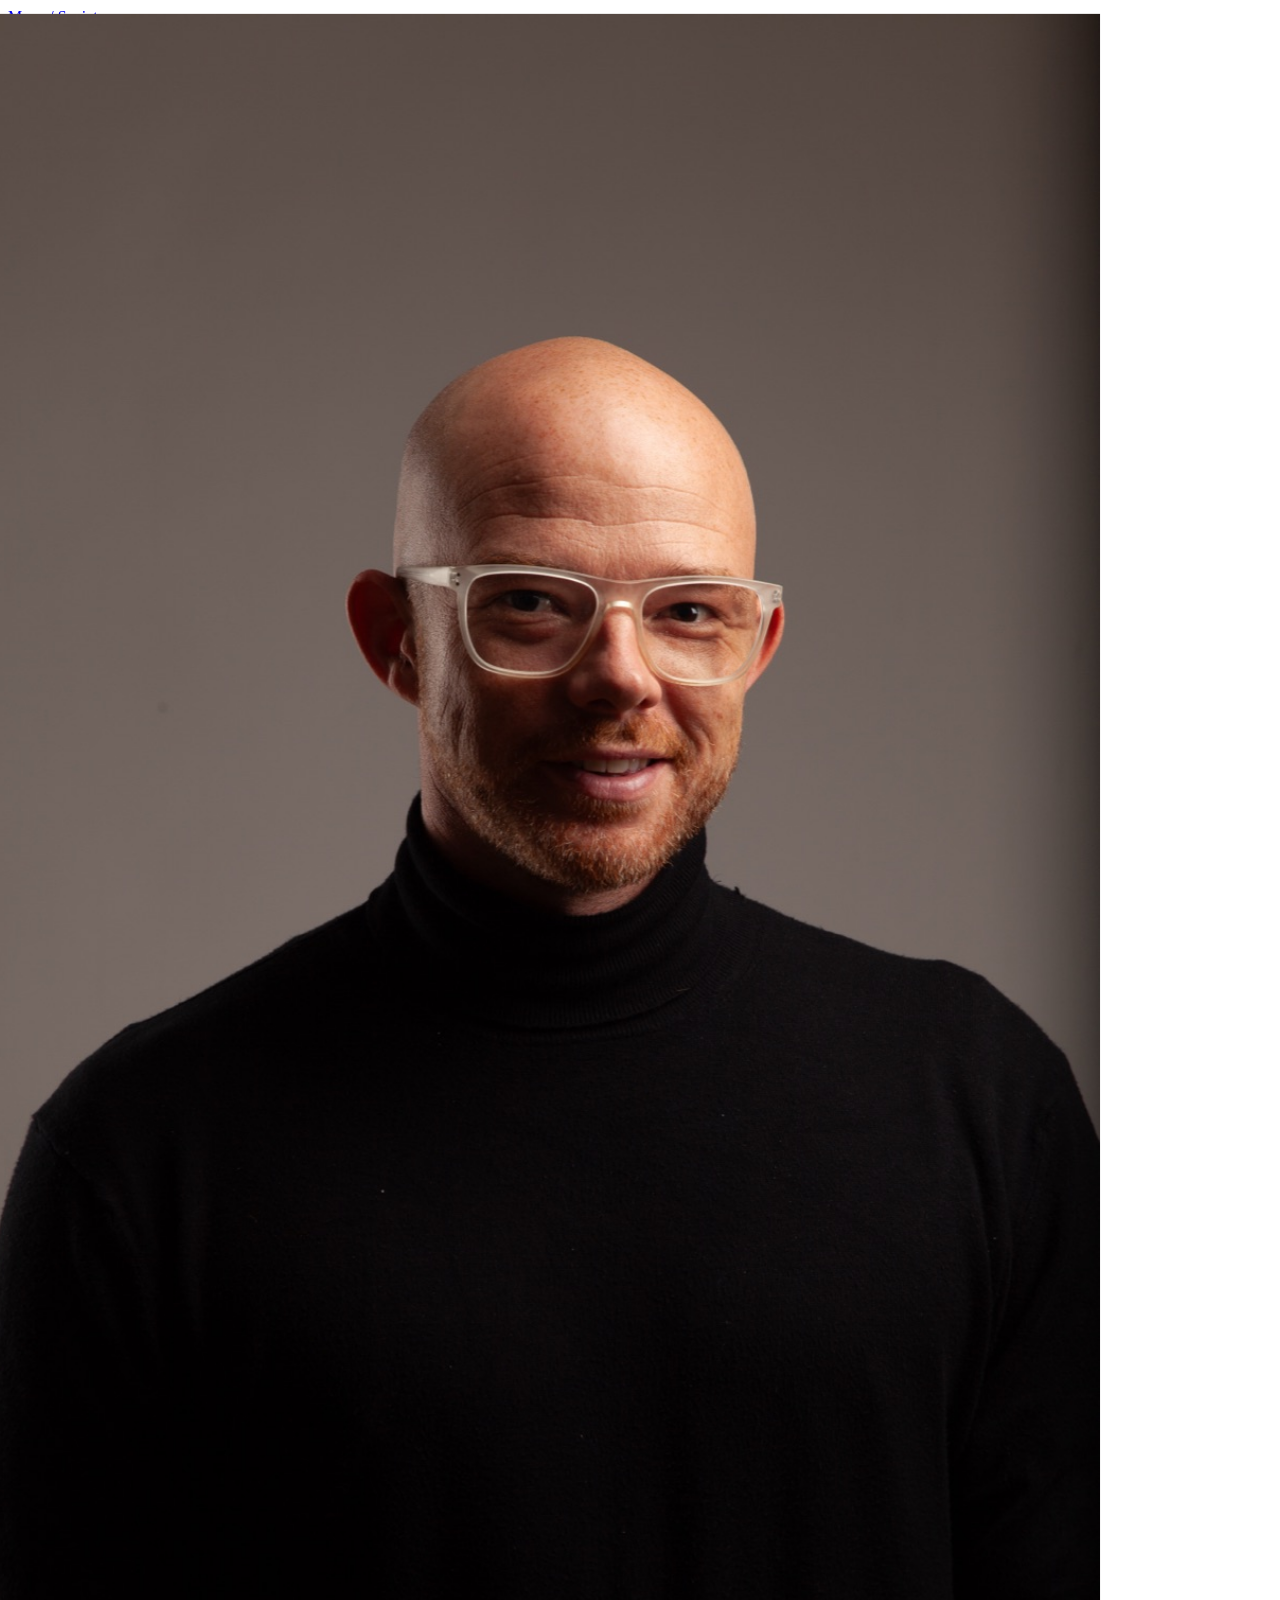
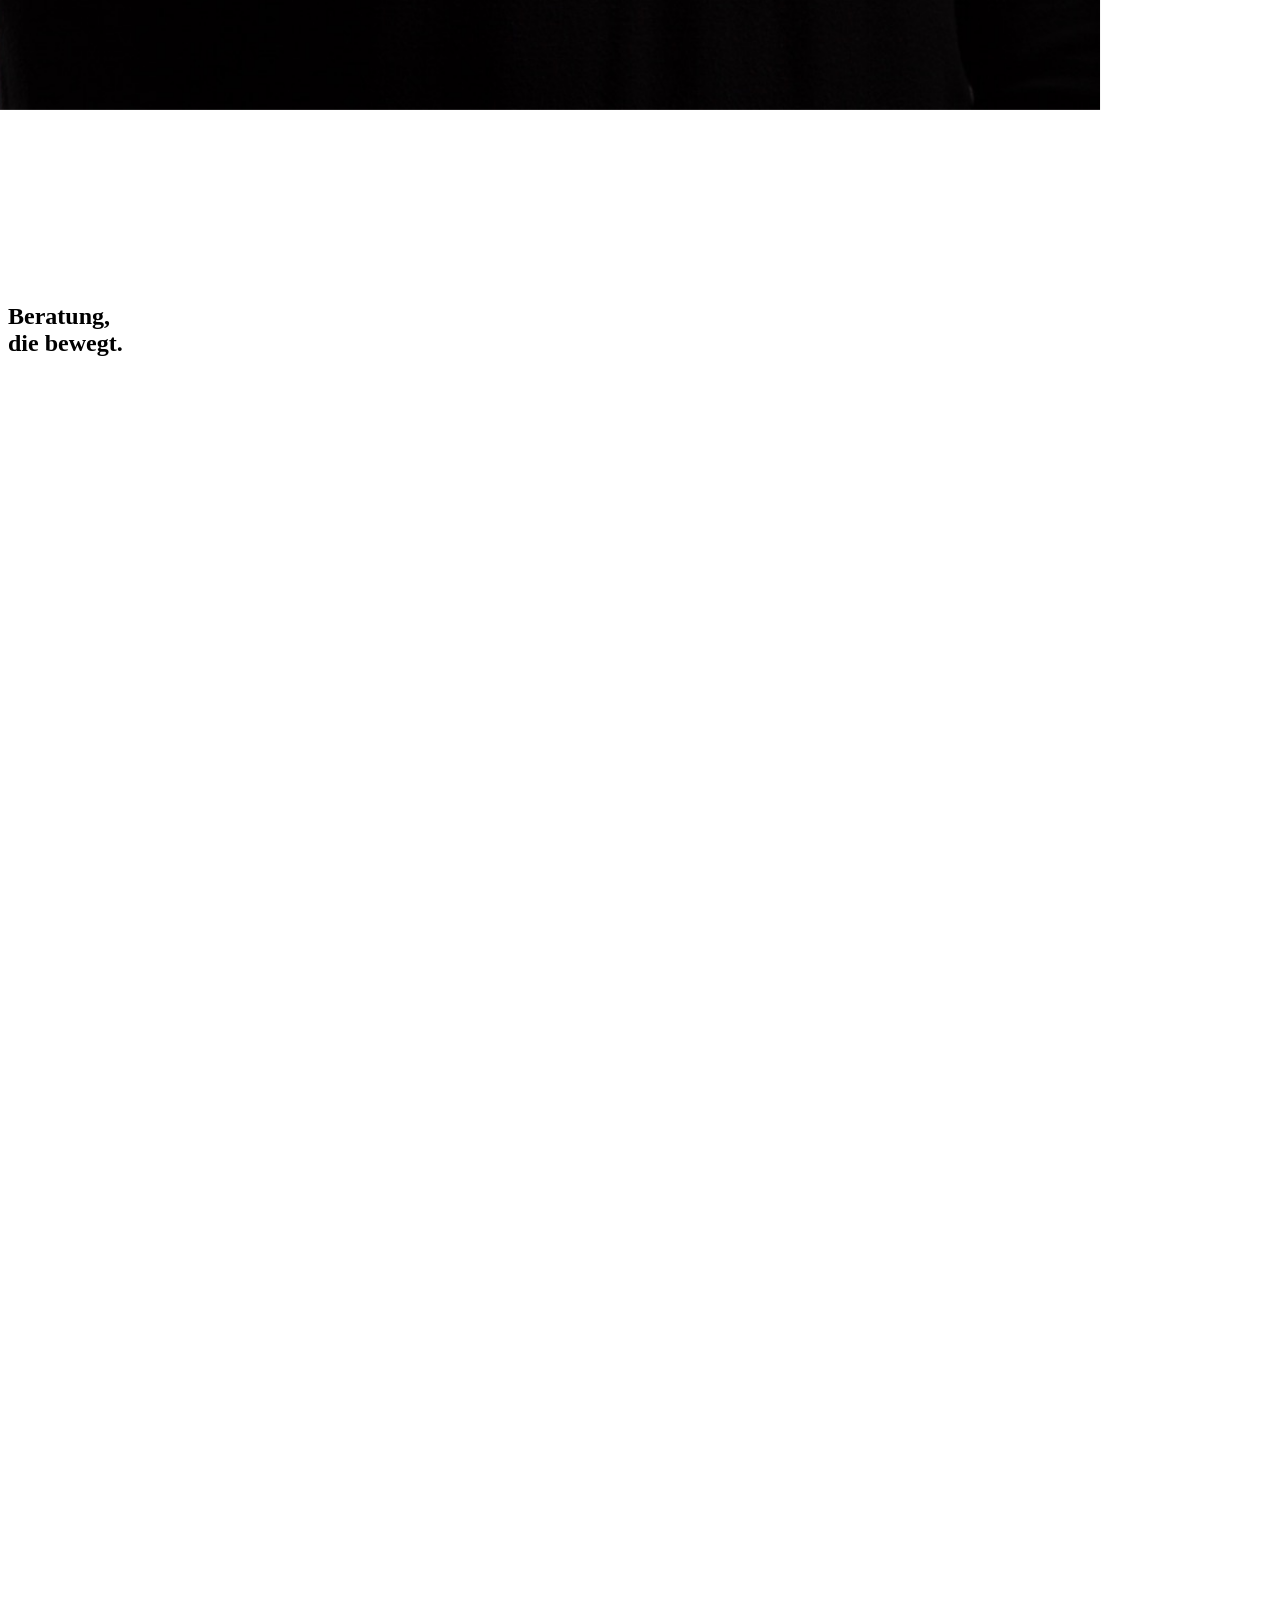
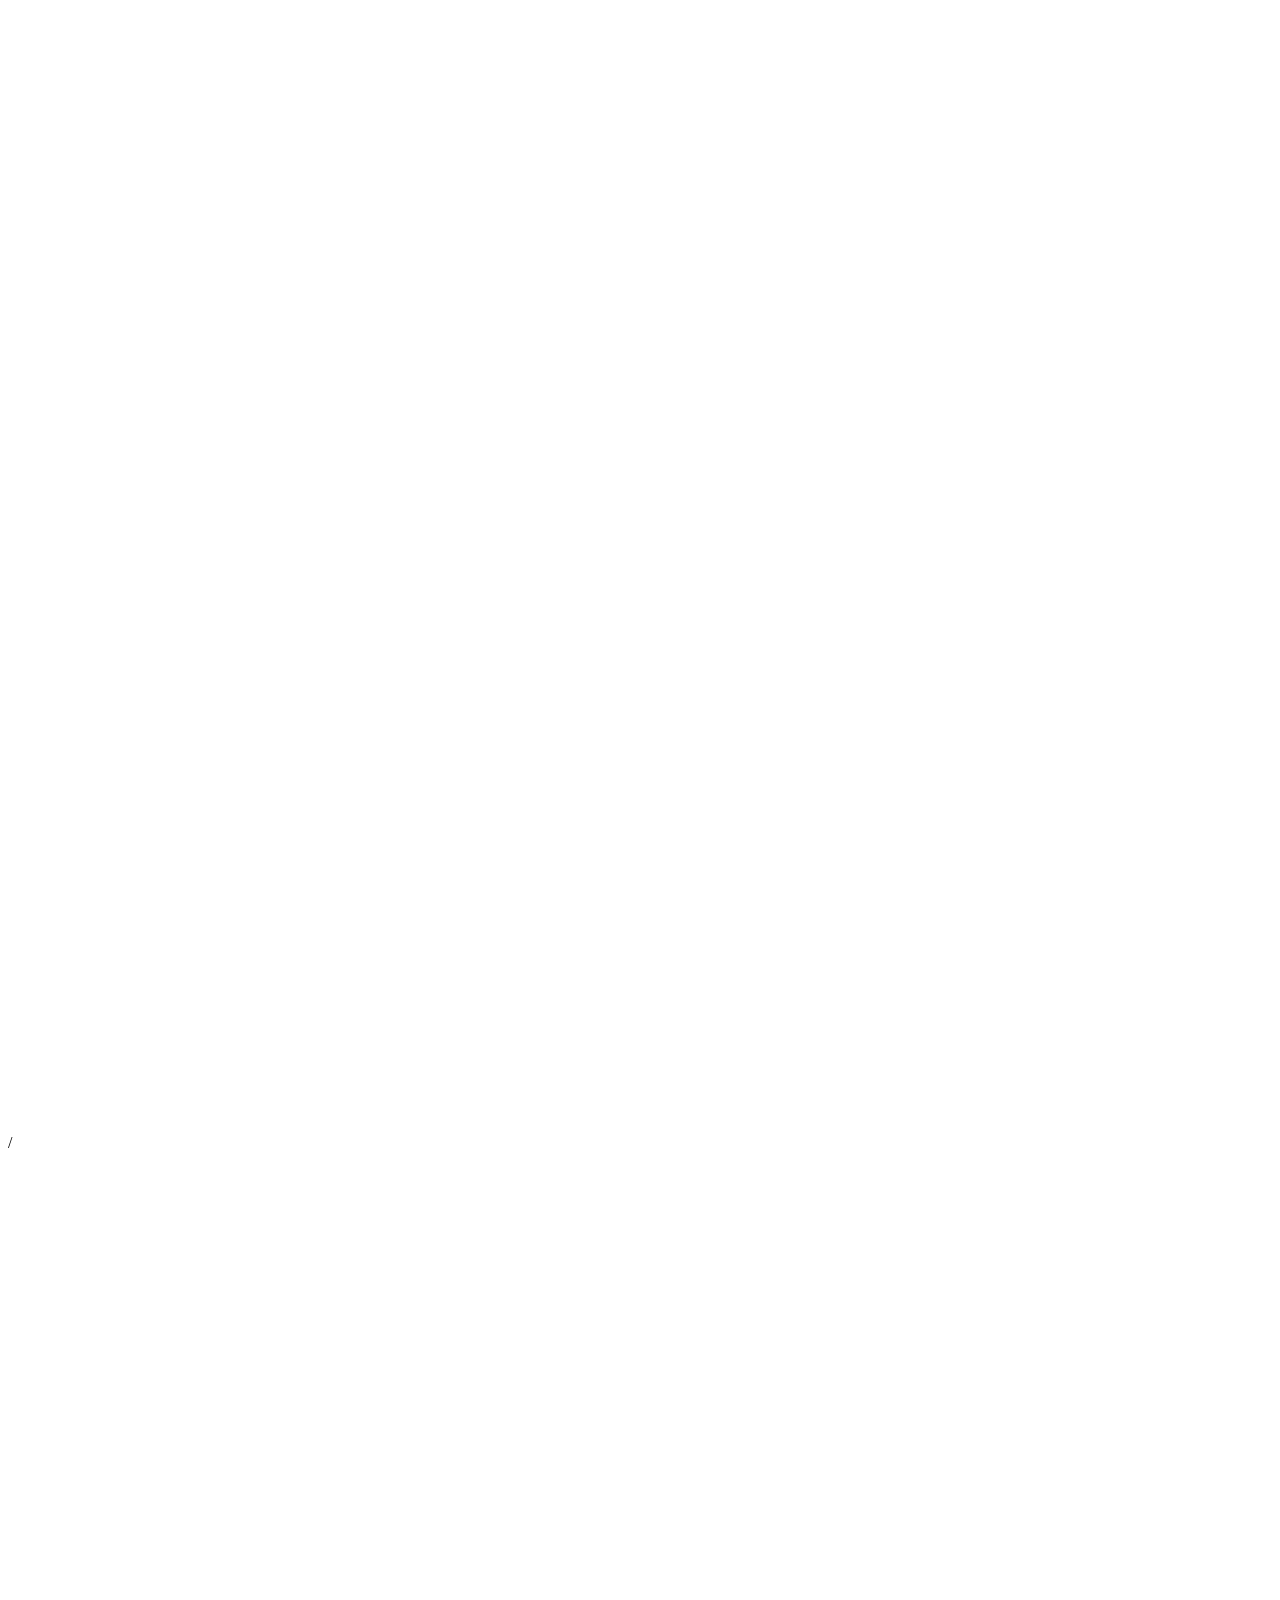
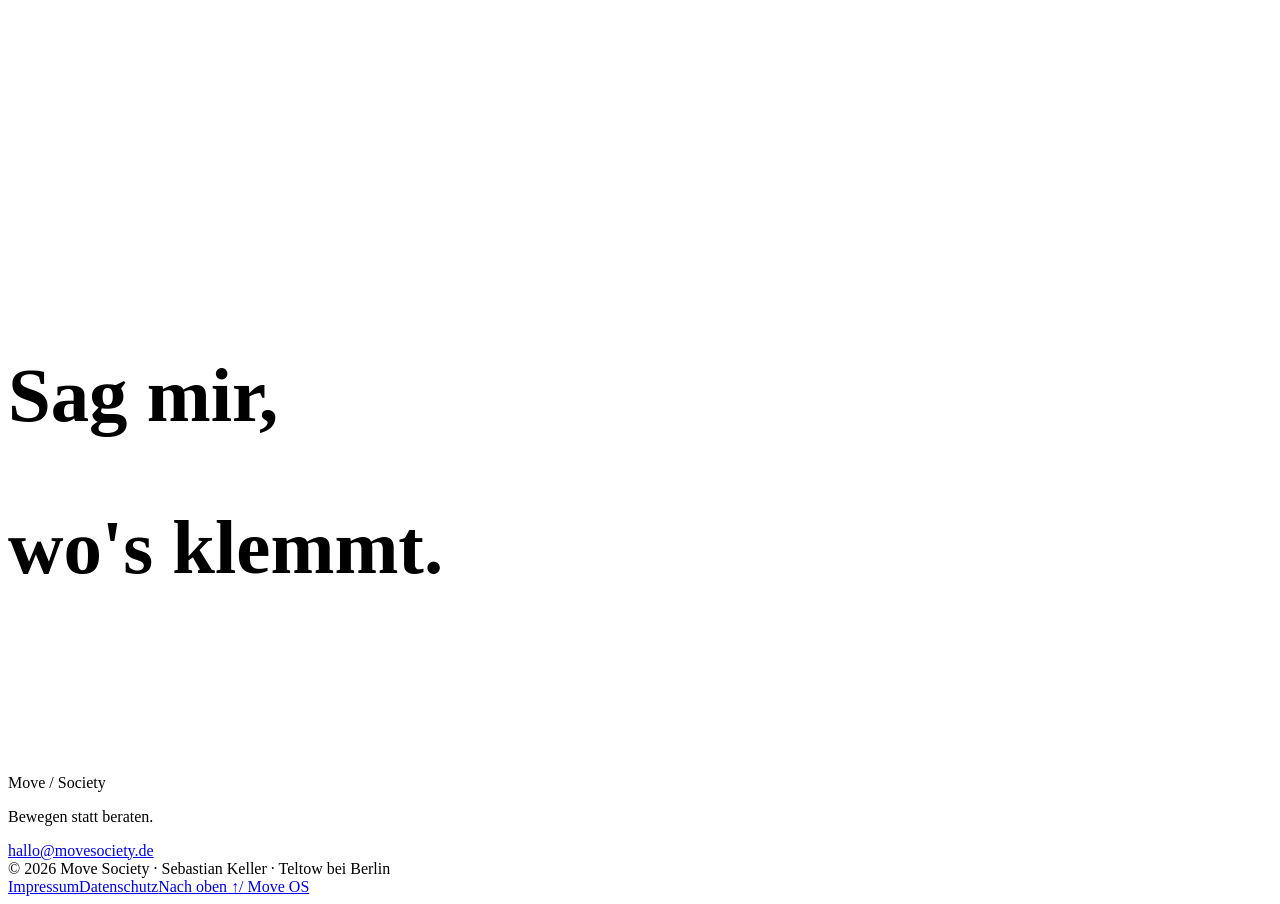
==== index.html @ a4bafd05 "Ordner-URLs für Unterseiten (trailingSlash) Co-Authored-By: Claude Fable 5 <noreply@anthropic.com>" ====
<!DOCTYPE html><!--0q3mP3oi1AXE4x0w9mHA_--><html lang="de"><head><meta charSet="utf-8"/><meta name="viewport" content="width=device-width, initial-scale=1"/><link rel="preload" href="/movesociety/_next/static/media/26d0ba92e140f0dc-s.p.woff2" as="font" crossorigin="" type="font/woff2"/><link rel="preload" href="/movesociety/_next/static/media/437e5f23c97e320c-s.p.woff2" as="font" crossorigin="" type="font/woff2"/><link rel="preload" href="/movesociety/_next/static/media/67d60655232d436d-s.p.woff2" as="font" crossorigin="" type="font/woff2"/><link rel="preload" href="/movesociety/_next/static/media/9cc5b37ab1350db7-s.p.woff2" as="font" crossorigin="" type="font/woff2"/><link rel="preload" href="/movesociety/_next/static/media/e6099e249fd938cc-s.p.woff2" as="font" crossorigin="" type="font/woff2"/><link rel="preload" href="/movesociety/_next/static/media/e9b443debf0e5df9-s.p.woff2" as="font" crossorigin="" type="font/woff2"/><link rel="preload" as="image" href="images/hero.jpg"/><link rel="preload" as="image" href="images/portrait.jpg"/><link rel="preload" as="image" href="images/nimbuscloud.png"/><link rel="stylesheet" href="/movesociety/_next/static/css/1e338b6ca7f09eb2.css" data-precedence="next"/><link rel="preload" as="script" fetchPriority="low" href="/movesociety/_next/static/chunks/webpack-756d85821efed481.js"/><script src="/movesociety/_next/static/chunks/4bd1b696-c023c6e3521b1417.js" async=""></script><script src="/movesociety/_next/static/chunks/255-36947ee216ccb3b9.js" async=""></script><script src="/movesociety/_next/static/chunks/main-app-454914f5c5431705.js" async=""></script><script src="/movesociety/_next/static/chunks/app/layout-f4de5edbf8414ba8.js" async=""></script><script src="/movesociety/_next/static/chunks/619-ba102abea3e3d0e4.js" async=""></script><script src="/movesociety/_next/static/chunks/340-a02f52c3bad68309.js" async=""></script><script src="/movesociety/_next/static/chunks/app/page-c943230fda6e8aeb.js" async=""></script><meta name="next-size-adjust" content=""/><title>Move Society — Beratung, die bewegt.</title><meta name="description" content="Beratung für inhabergeführte Unternehmen: Potenziale erkennen, klare Entscheidungen treffen, Veränderungen umsetzen. Expertise für Membership- und wiederkehrende Geschäftsmodelle."/><meta property="og:title" content="Move Society — Beratung, die bewegt."/><meta property="og:description" content="Potenziale erkennen, klare Entscheidungen treffen, Veränderungen umsetzen. Bewegen statt beraten."/><meta property="og:locale" content="de_DE"/><meta property="og:type" content="website"/><meta name="twitter:card" content="summary"/><meta name="twitter:title" content="Move Society — Beratung, die bewegt."/><meta name="twitter:description" content="Potenziale erkennen, klare Entscheidungen treffen, Veränderungen umsetzen. Bewegen statt beraten."/><script src="/movesociety/_next/static/chunks/polyfills-42372ed130431b0a.js" noModule=""></script></head><body class="__variable_5b8fb2 __variable_43c684 __variable_0e9f5f" style="font-family:var(--font-sans)"><div hidden=""><!--$--><!--/$--></div><header class="fixed inset-x-0 top-0 z-50 transition-all duration-500 "><nav class="mx-auto flex max-w-[1280px] items-center justify-between px-6 py-4 md:px-10"><a href="#top" class="font-display text-[19px] font-bold uppercase leading-none tracking-tight transition-colors duration-500 text-bone">Move <span class="text-ember">/</span> Society</a><div class="hidden items-center gap-7 md:flex"><a href="#leistungen" class="font-display text-[13.5px] font-bold uppercase tracking-[0.1em] transition-colors duration-300 text-bone/60 hover:text-bone">Leistungen</a><a href="#methode" class="font-display text-[13.5px] font-bold uppercase tracking-[0.1em] transition-colors duration-300 text-bone/60 hover:text-bone">Methode</a><a href="#pakete" class="font-display text-[13.5px] font-bold uppercase tracking-[0.1em] transition-colors duration-300 text-bone/60 hover:text-bone">Pakete</a><a href="#ueber-mich" class="font-display text-[13.5px] font-bold uppercase tracking-[0.1em] transition-colors duration-300 text-bone/60 hover:text-bone">Über mich</a><a href="http://localhost:3333" title="Move OS — dein internes Betriebssystem" class="font-display text-[13.5px] font-bold uppercase tracking-[0.1em] transition-colors duration-300 text-bone/60 hover:text-bone hover:!text-ember"><span class="text-ember">/</span> OS</a><a href="#kontakt" class="group border border-ember bg-ember px-5 py-2.5 font-display text-[13px] font-bold uppercase tracking-[0.12em] text-ink transition-colors duration-300 hover:border-ink hover:bg-ink hover:text-bone">/ Erstgespräch</a></div><a href="#kontakt" class="border border-ember bg-ember px-4 py-2 font-display text-[12px] font-bold uppercase tracking-[0.12em] text-ink md:hidden">/ Erstgespräch</a></nav></header><main><section id="top" class="relative flex min-h-[100svh] flex-col justify-end overflow-hidden bg-ink text-bone"><div class="absolute inset-0" style="transform:scale(1.06)"><img src="images/hero.jpg" alt="" class="photo-warm h-full w-full object-cover object-[70%_18%] opacity-55 md:object-[75%_20%]"/></div><div class="absolute inset-0 bg-gradient-to-r from-ink via-ink/75 to-ink/25"></div><div class="absolute inset-x-0 bottom-0 h-48 bg-gradient-to-t from-ink to-transparent"></div><canvas class="pointer-events-none absolute inset-0 h-full w-full" aria-hidden="true"></canvas><div class="relative mx-auto w-full max-w-[1280px] px-6 pb-24 pt-36 md:px-10 md:pb-28"><p class="mb-7 font-display text-[13px] font-bold uppercase tracking-[0.24em] text-ember" style="opacity:0">/ Beratung für inhabergeführte Unternehmen</p><h1 class="font-display font-bold uppercase leading-[0.88] tracking-[-0.01em]"><div class="overflow-hidden"><div style="transform:translateY(108%)"><span class="block text-[clamp(3.6rem,11vw,10rem)]">Beratung,</span></div></div><div class="overflow-hidden"><div style="transform:translateY(108%)"><span class="block text-[clamp(3.6rem,11vw,10rem)]">die bewegt<span class="text-ember">.</span></span></div></div></h1><div class="mt-10 grid gap-8 md:grid-cols-12 md:items-end"><div class="md:col-span-6" style="opacity:0;transform:translateY(24px)"><p class="max-w-lg text-[clamp(1rem,1.4vw,1.15rem)] leading-relaxed text-bone/70">Ich unterstütze Unternehmen dabei, Potenziale zu erkennen, klare Entscheidungen zu treffen und Veränderungen erfolgreich umzusetzen.</p><p class="mt-4 max-w-lg border-l-2 border-ember pl-4 text-[14.5px] leading-relaxed text-bone/85">Experte für nachhaltige Unternehmensentwicklung — mit besonderer Expertise für Membership- und wiederkehrende Geschäftsmodelle.</p></div><div class="flex flex-wrap items-center gap-4 md:col-span-6 md:justify-end" style="opacity:0;transform:translateY(24px)"><a href="#kontakt" class="group border border-ember bg-ember px-7 py-3.5 font-display text-[13.5px] font-bold uppercase tracking-[0.13em] text-ink transition-colors duration-300 hover:border-bone hover:bg-bone">/ Potenzialanalyse anfragen</a><a href="#pakete" class="border border-bone/30 px-7 py-3.5 font-display text-[13.5px] font-bold uppercase tracking-[0.13em] text-bone transition-colors duration-300 hover:border-ember hover:text-ember">Pakete ansehen</a></div></div><div class="mt-14 flex items-center justify-between border-t border-bone/15 pt-5" style="opacity:0"><span class="font-serif text-[16px] italic text-bone/55">Bewegen statt beraten.</span><span class="hidden items-center gap-3 font-display text-[11px] font-bold uppercase tracking-[0.2em] text-bone/35 md:flex">Scrollen <span class="inline-block rotate-90 text-ember">→</span></span></div></div></section><section class="bg-ink px-6 py-24 text-bone md:px-10 md:py-36"><div class="mx-auto max-w-[1280px]"><div style="opacity:0;transform:translateY(32px)"><p class="mb-12 font-display text-[13px] font-bold uppercase tracking-[0.24em] text-ember">// 01 — Haltung</p></div><div class="grid gap-16 md:grid-cols-2"><div style="opacity:0;transform:translateY(32px)"><p class="max-w-lg text-[clamp(1.15rem,1.8vw,1.5rem)] leading-relaxed text-bone/80">Ich glaube nicht an Berichte, die in Schubladen verschwinden. Ich glaube nicht an Strategien, die niemals umgesetzt werden. Und ich glaube nicht daran, dass Wachstum Zufall ist.</p><p class="mt-8 max-w-lg text-[15px] leading-relaxed text-bone/50">Beratung endet für mich nicht mit einer Präsentation. Sie beginnt dort, wo Veränderungen im Unternehmen sichtbar werden.</p></div><div><div style="opacity:0;transform:translateY(32px)"><div class="border-b border-bone/10 py-6 first:pt-0"><span class="block font-display text-[clamp(1.5rem,2.6vw,2.2rem)] font-bold uppercase leading-tight text-bone/45">Nicht mehr Aufgaben.</span><span class="block font-display text-[clamp(1.5rem,2.6vw,2.2rem)] font-bold uppercase leading-tight text-bone"><span class="text-ember">/</span> <!-- -->Sondern die richtigen.</span></div></div><div style="opacity:0;transform:translateY(32px)"><div class="border-b border-bone/10 py-6 first:pt-0"><span class="block font-display text-[clamp(1.5rem,2.6vw,2.2rem)] font-bold uppercase leading-tight text-bone/45">Nicht mehr Projekte.</span><span class="block font-display text-[clamp(1.5rem,2.6vw,2.2rem)] font-bold uppercase leading-tight text-bone"><span class="text-ember">/</span> <!-- -->Sondern die richtigen Prioritäten.</span></div></div><div style="opacity:0;transform:translateY(32px)"><div class="border-b border-bone/10 py-6 first:pt-0"><span class="block font-display text-[clamp(1.5rem,2.6vw,2.2rem)] font-bold uppercase leading-tight text-bone/45">Nicht mehr Komplexität.</span><span class="block font-display text-[clamp(1.5rem,2.6vw,2.2rem)] font-bold uppercase leading-tight text-bone"><span class="text-ember">/</span> <!-- -->Sondern mehr Klarheit.</span></div></div></div></div></div></section><section id="leistungen" class="bg-bone px-6 py-24 md:px-10 md:py-36"><div class="mx-auto max-w-[1280px]"><div style="opacity:0;transform:translateY(32px)"><p class="mb-3 font-display text-[13px] font-bold uppercase tracking-[0.24em] text-ember">// 02 — Leistungsbereiche</p><h2 class="max-w-3xl font-display text-[clamp(2.4rem,5vw,4.5rem)] font-bold uppercase leading-[0.92] text-ink">Vier Bereiche. <span class="text-ink/40">Ein Ziel:</span> Umsetzung.</h2></div><div class="mt-14 grid gap-px border border-ink/12 bg-ink/12 md:grid-cols-2"><div class="bg-bone p-8 md:p-10"><div style="opacity:0;transform:translateY(32px)"><div class="flex items-start justify-between gap-4"><span class="font-display text-[15px] font-bold text-ember">// <!-- -->01</span></div><h3 class="mt-3 font-display text-[clamp(1.5rem,2.4vw,2rem)] font-bold uppercase leading-tight text-ink">Strategieentwicklung</h3><p class="mt-3 max-w-md text-[15px] leading-relaxed text-ink/55">Ich unterstütze Unternehmen dabei, ihre strategische Ausrichtung zu schärfen und nachhaltiges Wachstum planbar zu machen.</p><ul class="mt-6 flex flex-wrap gap-x-5 gap-y-2"><li class="text-[13.5px] text-ink/70"><span class="mr-1.5 font-display font-bold text-ember">/</span>Unternehmensstrategie</li><li class="text-[13.5px] text-ink/70"><span class="mr-1.5 font-display font-bold text-ember">/</span>Geschäftsmodell</li><li class="text-[13.5px] text-ink/70"><span class="mr-1.5 font-display font-bold text-ember">/</span>Positionierung</li><li class="text-[13.5px] text-ink/70"><span class="mr-1.5 font-display font-bold text-ember">/</span>Preisstrategie</li><li class="text-[13.5px] text-ink/70"><span class="mr-1.5 font-display font-bold text-ember">/</span>Wachstumsstrategie</li><li class="text-[13.5px] text-ink/70"><span class="mr-1.5 font-display font-bold text-ember">/</span>Wettbewerbsanalyse</li></ul><p class="mt-7 border-l-2 border-ember pl-4 font-serif text-[17px] italic text-ink">Klare Entscheidungen statt Unsicherheit.</p></div></div><div class="bg-bone p-8 md:p-10"><div style="opacity:0;transform:translateY(32px)"><div class="flex items-start justify-between gap-4"><span class="font-display text-[15px] font-bold text-ember">// <!-- -->02</span></div><h3 class="mt-3 font-display text-[clamp(1.5rem,2.4vw,2rem)] font-bold uppercase leading-tight text-ink">Vertriebs- &amp; Wachstumsstrategie</h3><p class="mt-3 max-w-md text-[15px] leading-relaxed text-ink/55">Ich entwickle Strategien, mit denen Unternehmen planbar neue Kunden gewinnen und bestehende Kunden langfristig binden.</p><ul class="mt-6 flex flex-wrap gap-x-5 gap-y-2"><li class="text-[13.5px] text-ink/70"><span class="mr-1.5 font-display font-bold text-ember">/</span>Marketingstrategie</li><li class="text-[13.5px] text-ink/70"><span class="mr-1.5 font-display font-bold text-ember">/</span>Lead-to-Sale-Prozess</li><li class="text-[13.5px] text-ink/70"><span class="mr-1.5 font-display font-bold text-ember">/</span>Customer Journey</li><li class="text-[13.5px] text-ink/70"><span class="mr-1.5 font-display font-bold text-ember">/</span>Vertrieb</li><li class="text-[13.5px] text-ink/70"><span class="mr-1.5 font-display font-bold text-ember">/</span>Empfehlungsmarketing</li><li class="text-[13.5px] text-ink/70"><span class="mr-1.5 font-display font-bold text-ember">/</span>Conversion-Optimierung</li></ul><p class="mt-7 border-l-2 border-ember pl-4 font-serif text-[17px] italic text-ink">Planbares Wachstum.</p></div></div><div class="bg-bone p-8 md:p-10"><div style="opacity:0;transform:translateY(32px)"><div class="flex items-start justify-between gap-4"><span class="font-display text-[15px] font-bold text-ember">// <!-- -->03</span></div><h3 class="mt-3 font-display text-[clamp(1.5rem,2.4vw,2rem)] font-bold uppercase leading-tight text-ink">Business Systems</h3><p class="mt-3 max-w-md text-[15px] leading-relaxed text-ink/55">Ich entwickle Systeme und Prozesse, die Unternehmen effizienter, skalierbarer und unabhängiger vom Unternehmer machen.</p><ul class="mt-6 flex flex-wrap gap-x-5 gap-y-2"><li class="text-[13.5px] text-ink/70"><span class="mr-1.5 font-display font-bold text-ember">/</span>Prozessoptimierung</li><li class="text-[13.5px] text-ink/70"><span class="mr-1.5 font-display font-bold text-ember">/</span>Digitalisierung</li><li class="text-[13.5px] text-ink/70"><span class="mr-1.5 font-display font-bold text-ember">/</span>KI-Integration</li><li class="text-[13.5px] text-ink/70"><span class="mr-1.5 font-display font-bold text-ember">/</span>Automatisierung</li><li class="text-[13.5px] text-ink/70"><span class="mr-1.5 font-display font-bold text-ember">/</span>CRM</li><li class="text-[13.5px] text-ink/70"><span class="mr-1.5 font-display font-bold text-ember">/</span>Organisationsentwicklung</li><li class="text-[13.5px] text-ink/70"><span class="mr-1.5 font-display font-bold text-ember">/</span>KPI-Systeme</li></ul><p class="mt-7 border-l-2 border-ember pl-4 font-serif text-[17px] italic text-ink">Ein Unternehmen, das zuverlässig funktioniert.</p></div></div><div class="bg-bone p-8 md:p-10"><div style="opacity:0;transform:translateY(32px)"><div class="flex items-start justify-between gap-4"><span class="font-display text-[15px] font-bold text-ember">// <!-- -->04</span><span class="bg-ember px-2 py-0.5 font-display text-[11px] font-bold uppercase tracking-[0.13em] text-ink">/ Spezialisierung</span></div><h3 class="mt-3 font-display text-[clamp(1.5rem,2.4vw,2rem)] font-bold uppercase leading-tight text-ink">Membership-Strategie</h3><p class="mt-3 max-w-md text-[15px] leading-relaxed text-ink/55">Ich entwickle Mitgliedschafts- und Abo-Modelle, die Kunden langfristig binden und wiederkehrende Umsätze schaffen.</p><ul class="mt-6 flex flex-wrap gap-x-5 gap-y-2"><li class="text-[13.5px] text-ink/70"><span class="mr-1.5 font-display font-bold text-ember">/</span>Membership-Modelle</li><li class="text-[13.5px] text-ink/70"><span class="mr-1.5 font-display font-bold text-ember">/</span>Preisstrategie</li><li class="text-[13.5px] text-ink/70"><span class="mr-1.5 font-display font-bold text-ember">/</span>Kundenbindung</li><li class="text-[13.5px] text-ink/70"><span class="mr-1.5 font-display font-bold text-ember">/</span>Community-Aufbau</li><li class="text-[13.5px] text-ink/70"><span class="mr-1.5 font-display font-bold text-ember">/</span>Customer Lifetime Value</li><li class="text-[13.5px] text-ink/70"><span class="mr-1.5 font-display font-bold text-ember">/</span>Upselling</li><li class="text-[13.5px] text-ink/70"><span class="mr-1.5 font-display font-bold text-ember">/</span>Retention</li></ul><p class="mt-7 border-l-2 border-ember pl-4 font-serif text-[17px] italic text-ink">Mehr wiederkehrende Umsätze und stärkere Kundenbindung.</p></div></div></div></div></section><section id="methode" class="bg-bone-muted px-6 py-24 md:px-10 md:py-36"><div class="mx-auto max-w-[1280px]"><div style="opacity:0;transform:translateY(32px)"><p class="mb-3 font-display text-[13px] font-bold uppercase tracking-[0.24em] text-ember">// 03 — Methode</p><h2 class="font-display text-[clamp(2.4rem,5vw,4.5rem)] font-bold uppercase leading-[0.92] text-ink">Jedes Projekt folgt<br/>dem MOVE <span class="text-ember">/</span> Framework.</h2></div><div style="opacity:0;transform:translateY(32px)"><div class="mt-14 border border-ink"><div class="bg-ink px-6 py-3 font-display text-[12px] font-bold uppercase tracking-[0.2em] text-bone">Measure <span class="text-ember">/</span> Optimize<!-- --> <span class="text-ember">/</span> Value <span class="text-ember">/</span> <!-- -->Expand</div><div class="grid md:grid-cols-4"><div class="p-7 md:p-8 border-b border-ink/12 md:border-b-0 md:border-r"><div class="font-display text-[64px] font-black leading-none text-ember">M</div><div class="mt-2 font-display text-[17px] font-bold uppercase tracking-[0.04em] text-ink">Measure</div><div class="mt-1 font-serif text-[15px] italic text-ink/60">Potenzialanalyse.</div><p class="mt-3 text-[13.5px] leading-relaxed text-ink/55">Ich analysiere das Unternehmen und identifiziere die größten Hebel.</p></div><div class="p-7 md:p-8 border-b border-ink/12 md:border-b-0 md:border-r"><div class="font-display text-[64px] font-black leading-none text-ember">O</div><div class="mt-2 font-display text-[17px] font-bold uppercase tracking-[0.04em] text-ink">Optimize</div><div class="mt-1 font-serif text-[15px] italic text-ink/60">Optimierung.</div><p class="mt-3 text-[13.5px] leading-relaxed text-ink/55">Gemeinsam priorisieren wir die Maßnahmen mit der größten Wirkung.</p></div><div class="p-7 md:p-8 border-b border-ink/12 md:border-b-0 md:border-r"><div class="font-display text-[64px] font-black leading-none text-ember">V</div><div class="mt-2 font-display text-[17px] font-bold uppercase tracking-[0.04em] text-ink">Value</div><div class="mt-1 font-serif text-[15px] italic text-ink/60">Mehrwert schaffen.</div><p class="mt-3 text-[13.5px] leading-relaxed text-ink/55">Ich entwickle Lösungen, die wirtschaftlich sinnvoll und praktisch umsetzbar sind.</p></div><div class="p-7 md:p-8 "><div class="font-display text-[64px] font-black leading-none text-ember">E</div><div class="mt-2 font-display text-[17px] font-bold uppercase tracking-[0.04em] text-ink">Expand</div><div class="mt-1 font-serif text-[15px] italic text-ink/60">Weiterentwicklung.</div><p class="mt-3 text-[13.5px] leading-relaxed text-ink/55">Ich begleite die Umsetzung und unterstütze das Unternehmen bei nachhaltigem Wachstum.</p></div></div></div></div></div></section><section id="produkte" class="bg-bone px-6 py-24 md:px-10 md:py-36"><div class="mx-auto max-w-[1280px]"><div style="opacity:0;transform:translateY(32px)"><p class="mb-3 font-display text-[13px] font-bold uppercase tracking-[0.24em] text-ember">// 04 — Produkte</p><h2 class="max-w-3xl font-display text-[clamp(2.4rem,5vw,4.5rem)] font-bold uppercase leading-[0.92] text-ink">Der Einstieg ist klar.<br/><span class="text-ink/40">Das Ziel auch.</span></h2></div><div class="mt-14 grid gap-6 md:grid-cols-2"><div style="opacity:0;transform:translateY(32px)"><div class="h-full border-t-2 border-ember bg-bone-muted p-8 md:p-10"><span class="font-display text-[12px] font-bold uppercase tracking-[0.2em] text-ink/45">/ Der Einstieg</span><h3 class="mt-3 font-display text-[clamp(1.7rem,2.8vw,2.4rem)] font-bold uppercase leading-tight text-ink">Potenzialanalyse</h3><p class="mt-3 text-[15px] leading-relaxed text-ink/55">Der Einstieg in jede Zusammenarbeit: Ausgangssituation verstehen, Potenziale erkennen, die drei größten Hebel identifizieren.</p><div class="mt-7 border-t border-ink/12 pt-5"><span class="font-display text-[12px] font-bold uppercase tracking-[0.16em] text-ink/45">Ergebnis</span><p class="mt-2 font-display text-[19px] font-bold uppercase text-ink">Analyse <span class="text-ember">/</span> Prioritäten<!-- --> <span class="text-ember">/</span> Roadmap</p></div></div></div><div style="opacity:0;transform:translateY(32px)"><div class="h-full bg-ink p-8 text-bone md:p-10"><span class="bg-ember px-2 py-0.5 font-display text-[11px] font-bold uppercase tracking-[0.13em] text-ink">/ Sparringspartner</span><h3 class="mt-4 font-display text-[clamp(1.7rem,2.8vw,2.4rem)] font-bold uppercase leading-tight">Strategische Unternehmensbegleitung</h3><p class="mt-3 text-[15px] leading-relaxed text-bone/60">Ich begleite Unternehmen über mehrere Monate als Sparringspartner — an deiner Seite, nicht von außen.</p><ul class="mt-6 grid grid-cols-2 gap-x-4 gap-y-2"><li class="text-[13px] text-bone/75"><span class="mr-1.5 font-display font-bold text-ember">/</span>Regelmäßige Strategiegespräche</li><li class="text-[13px] text-bone/75"><span class="mr-1.5 font-display font-bold text-ember">/</span>Roadmap-Reviews</li><li class="text-[13px] text-bone/75"><span class="mr-1.5 font-display font-bold text-ember">/</span>KPI-Besprechungen</li><li class="text-[13px] text-bone/75"><span class="mr-1.5 font-display font-bold text-ember">/</span>Umsetzungskontrolle</li><li class="text-[13px] text-bone/75"><span class="mr-1.5 font-display font-bold text-ember">/</span>Priorisierung</li><li class="text-[13px] text-bone/75"><span class="mr-1.5 font-display font-bold text-ember">/</span>Unterstützung bei Entscheidungen</li></ul></div></div></div><div class="mt-6 grid gap-px border border-ink/12 bg-ink/12 md:grid-cols-4"><div class="bg-bone p-6"><div style="opacity:0;transform:translateY(32px)"><h4 class="font-display text-[16px] font-bold uppercase leading-tight text-ink"><span class="text-ember">/</span> <!-- -->Strategieentwicklung</h4><p class="mt-2 text-[13px] leading-relaxed text-ink/55">Gemeinsam entwickeln wir eine klare Richtung für das Unternehmen.</p></div></div><div class="bg-bone p-6"><div style="opacity:0;transform:translateY(32px)"><h4 class="font-display text-[16px] font-bold uppercase leading-tight text-ink"><span class="text-ember">/</span> <!-- -->Vertriebs- &amp; Wachstumsstrategie</h4><p class="mt-2 text-[13px] leading-relaxed text-ink/55">Marketing, Vertrieb und Customer Journey werden aufeinander abgestimmt.</p></div></div><div class="bg-bone p-6"><div style="opacity:0;transform:translateY(32px)"><h4 class="font-display text-[16px] font-bold uppercase leading-tight text-ink"><span class="text-ember">/</span> <!-- -->Prozess- &amp; Digitalisierungsberatung</h4><p class="mt-2 text-[13px] leading-relaxed text-ink/55">Ich entwickle effiziente Prozesse und unterstütze bei Digitalisierung und KI.</p></div></div><div class="bg-bone p-6"><div style="opacity:0;transform:translateY(32px)"><h4 class="font-display text-[16px] font-bold uppercase leading-tight text-ink"><span class="text-ember">/</span> <!-- -->Membership-Strategie</h4><p class="mt-2 text-[13px] leading-relaxed text-ink/55">Entwicklung oder Optimierung von Mitgliedschafts- und Abo-Modellen.</p></div></div></div></div></section><section id="pakete" class="bg-bone-muted px-6 py-24 md:px-10 md:py-36"><div class="mx-auto max-w-[1280px]"><div style="opacity:0;transform:translateY(32px)"><p class="mb-3 font-display text-[13px] font-bold uppercase tracking-[0.24em] text-ember">// 05 — Pakete</p><h2 class="max-w-3xl font-display text-[clamp(2.4rem,5vw,4.5rem)] font-bold uppercase leading-[0.92] text-ink">So arbeitest du <span class="text-ink/40">mit mir.</span></h2><p class="mt-4 max-w-xl text-[15px] leading-relaxed text-ink/55">Drei Wege, ein Prinzip: Wir starten mit dem größten Hebel — nicht mit dem größten Paket. Was zu dir passt, klären wir im Erstgespräch.</p></div><div class="mt-14 grid gap-6 lg:grid-cols-3"><div class="h-full" style="opacity:0;transform:translateY(32px)"><div class="flex h-full flex-col p-8 border border-ink/12 bg-bone text-ink"><div class="flex items-baseline justify-between"><span class="font-display text-[15px] font-bold text-ember">// <!-- -->01</span><span class="font-display text-[11px] font-bold uppercase tracking-[0.16em] text-ink/40">Der Einstieg / einmalig</span></div><h3 class="mt-3 font-display text-[clamp(1.5rem,2.2vw,1.9rem)] font-bold uppercase leading-tight">Potenzialanalyse</h3><p class="mt-3 text-[14px] leading-relaxed text-ink/55">Ich analysiere dein Unternehmen und identifiziere die drei größten Hebel. Danach weißt du, wo du stehst und was als Nächstes folgt.</p><ul class="mt-5 flex-1 space-y-2"><li class="text-[13.5px] text-ink/70"><span class="mr-2 font-display font-bold text-ember">/</span>Analyse der Ausgangssituation</li><li class="text-[13.5px] text-ink/70"><span class="mr-2 font-display font-bold text-ember">/</span>Die drei größten Hebel</li><li class="text-[13.5px] text-ink/70"><span class="mr-2 font-display font-bold text-ember">/</span>Prioritäten + Roadmap</li></ul><a href="#kontakt" class="mt-7 inline-block border px-6 py-3 text-center font-display text-[13px] font-bold uppercase tracking-[0.13em] transition-colors duration-300 border-ink text-ink hover:bg-ink hover:text-bone">/ <!-- -->Analyse anfragen</a></div></div><div class="h-full" style="opacity:0;transform:translateY(32px)"><div class="flex h-full flex-col p-8 bg-ink text-bone"><div class="flex items-baseline justify-between"><span class="font-display text-[15px] font-bold text-ember">// <!-- -->02</span><span class="font-display text-[11px] font-bold uppercase tracking-[0.16em] text-bone/45">Ein Hebel / 8–12 Wochen</span></div><h3 class="mt-3 font-display text-[clamp(1.5rem,2.2vw,1.9rem)] font-bold uppercase leading-tight">Umsetzungsprojekt</h3><p class="mt-3 text-[14px] leading-relaxed text-bone/60">Wir nehmen uns den größten Hebel vor und setzen ihn gemeinsam um — z. B. Lead-to-Sale-Prozess, Preisstruktur oder Membership-Modell.</p><ul class="mt-5 flex-1 space-y-2"><li class="text-[13.5px] text-bone/80"><span class="mr-2 font-display font-bold text-ember">/</span>Ein klares Ziel, ein Ergebnis</li><li class="text-[13.5px] text-bone/80"><span class="mr-2 font-display font-bold text-ember">/</span>Umsetzung inklusive — nicht nur Konzept</li><li class="text-[13.5px] text-bone/80"><span class="mr-2 font-display font-bold text-ember">/</span>Messbar am Resultat</li></ul><a href="#kontakt" class="mt-7 inline-block border px-6 py-3 text-center font-display text-[13px] font-bold uppercase tracking-[0.13em] transition-colors duration-300 border-ember bg-ember text-ink hover:bg-bone hover:border-bone">/ <!-- -->Projekt anfragen</a></div></div><div class="h-full" style="opacity:0;transform:translateY(32px)"><div class="flex h-full flex-col p-8 border border-ink/12 bg-bone text-ink"><div class="flex items-baseline justify-between"><span class="font-display text-[15px] font-bold text-ember">// <!-- -->03</span><span class="font-display text-[11px] font-bold uppercase tracking-[0.16em] text-ink/40">Sparringspartner / 6+ Monate</span></div><h3 class="mt-3 font-display text-[clamp(1.5rem,2.2vw,1.9rem)] font-bold uppercase leading-tight">Strategische Begleitung</h3><p class="mt-3 text-[14px] leading-relaxed text-ink/55">Ich begleite dich über mehrere Monate: Strategiegespräche, Roadmap-Reviews, KPI-Besprechungen, Umsetzungskontrolle — an deiner Seite.</p><ul class="mt-5 flex-1 space-y-2"><li class="text-[13.5px] text-ink/70"><span class="mr-2 font-display font-bold text-ember">/</span>Regelmäßige Strategiegespräche</li><li class="text-[13.5px] text-ink/70"><span class="mr-2 font-display font-bold text-ember">/</span>Priorisierung + Entscheidungen</li><li class="text-[13.5px] text-ink/70"><span class="mr-2 font-display font-bold text-ember">/</span>Umsetzungskontrolle</li></ul><a href="#kontakt" class="mt-7 inline-block border px-6 py-3 text-center font-display text-[13px] font-bold uppercase tracking-[0.13em] transition-colors duration-300 border-ink text-ink hover:bg-ink hover:text-bone">/ <!-- -->Begleitung anfragen</a></div></div></div><div style="opacity:0;transform:translateY(32px)"><div class="mt-6 border-l-2 border-ember bg-bone p-7 md:p-8"><div class="flex flex-wrap items-start justify-between gap-6"><div class="max-w-2xl"><span class="font-display text-[12px] font-bold uppercase tracking-[0.2em] text-ember">/ Förderung</span><h3 class="mt-2 font-display text-[clamp(1.3rem,2vw,1.7rem)] font-bold uppercase leading-tight text-ink">Beratung kann gefördert werden — hier kannst du sparen.</h3><p class="mt-3 text-[14.5px] leading-relaxed text-ink/60">Über das BAFA-Programm „Förderung von Unternehmensberatungen für KMU“ werden Beratungskosten für kleine und mittlere Unternehmen bezuschusst — je nach Region mit bis zu 80 % des Beraterhonorars. Ob dein Unternehmen förderfähig ist und wie der Antrag läuft, klären wir im Erstgespräch — ich unterstütze dich dabei.</p></div><a href="#kontakt" class="border border-ink px-6 py-3 font-display text-[13px] font-bold uppercase tracking-[0.13em] text-ink transition-colors duration-300 hover:bg-ink hover:text-bone">/ Förderung klären</a></div></div></div></div></section><section class="relative overflow-hidden bg-ink px-6 py-24 text-bone md:px-10 md:py-36"><div class="mx-auto max-w-[1280px]"><div style="opacity:0;transform:translateY(32px)"><p class="mb-12 font-display text-[13px] font-bold uppercase tracking-[0.24em] text-ember">// 06 — Qualitätsversprechen</p></div><div><div style="opacity:0;transform:translateY(32px)"><div class="group flex items-baseline gap-5 border-b border-bone/10 py-5 transition-colors duration-500 last:border-0"><span class="font-display text-[clamp(1.2rem,2vw,1.8rem)] font-bold text-ember">/</span><span class="font-display text-[clamp(1.6rem,3.6vw,3.2rem)] font-bold uppercase leading-tight text-bone/85 transition-colors duration-500 group-hover:text-bone">Strategie ohne Umsetzung bleibt Theorie.</span></div></div><div style="opacity:0;transform:translateY(32px)"><div class="group flex items-baseline gap-5 border-b border-bone/10 py-5 transition-colors duration-500 last:border-0"><span class="font-display text-[clamp(1.2rem,2vw,1.8rem)] font-bold text-ember">/</span><span class="font-display text-[clamp(1.6rem,3.6vw,3.2rem)] font-bold uppercase leading-tight text-bone/85 transition-colors duration-500 group-hover:text-bone">Analyse schafft Erkenntnis. Umsetzung schafft Erfolg.</span></div></div><div style="opacity:0;transform:translateY(32px)"><div class="group flex items-baseline gap-5 border-b border-bone/10 py-5 transition-colors duration-500 last:border-0"><span class="font-display text-[clamp(1.2rem,2vw,1.8rem)] font-bold text-ember">/</span><span class="font-display text-[clamp(1.6rem,3.6vw,3.2rem)] font-bold uppercase leading-tight text-bone/85 transition-colors duration-500 group-hover:text-bone">Systeme statt Zufall.</span></div></div><div style="opacity:0;transform:translateY(32px)"><div class="group flex items-baseline gap-5 border-b border-bone/10 py-5 transition-colors duration-500 last:border-0"><span class="font-display text-[clamp(1.2rem,2vw,1.8rem)] font-bold text-ember">/</span><span class="font-display text-[clamp(1.6rem,3.6vw,3.2rem)] font-bold uppercase leading-tight text-bone/85 transition-colors duration-500 group-hover:text-bone">Potenziale statt Probleme.</span></div></div><div style="opacity:0;transform:translateY(32px)"><div class="group flex items-baseline gap-5 border-b border-bone/10 py-5 transition-colors duration-500 last:border-0"><span class="font-display text-[clamp(1.2rem,2vw,1.8rem)] font-bold text-ember">/</span><span class="font-display text-[clamp(1.6rem,3.6vw,3.2rem)] font-bold uppercase leading-tight text-bone/85 transition-colors duration-500 group-hover:text-bone">Chaos digitalisiert bleibt immer noch Chaos.</span></div></div><div style="opacity:0;transform:translateY(32px)"><div class="group flex items-baseline gap-5 border-b border-bone/10 py-5 transition-colors duration-500 last:border-0"><span class="font-display text-[clamp(1.2rem,2vw,1.8rem)] font-bold text-ember">/</span><span class="font-display text-[clamp(1.6rem,3.6vw,3.2rem)] font-bold uppercase leading-tight text-bone/85 transition-colors duration-500 group-hover:text-bone">Erst Prozesse säubern, dann umsetzen.</span></div></div><div style="opacity:0;transform:translateY(32px)"><div class="group flex items-baseline gap-5 border-b border-bone/10 py-5 transition-colors duration-500 last:border-0"><span class="font-display text-[clamp(1.2rem,2vw,1.8rem)] font-bold text-ember">/</span><span class="font-display text-[clamp(1.6rem,3.6vw,3.2rem)] font-bold uppercase leading-tight text-bone/85 transition-colors duration-500 group-hover:text-bone">Umsetzung statt Perfektion.</span></div></div><div style="opacity:0;transform:translateY(32px)"><div class="group flex items-baseline gap-5 border-b border-bone/10 py-5 transition-colors duration-500 last:border-0"><span class="font-display text-[clamp(1.2rem,2vw,1.8rem)] font-bold text-ember">/</span><span class="font-display text-[clamp(1.6rem,3.6vw,3.2rem)] font-bold uppercase leading-tight text-bone/85 transition-colors duration-500 group-hover:text-bone">Lieber 80 % umgesetzt als 100 % geplant.</span></div></div></div><div style="opacity:0;transform:translateY(32px)"><p class="mt-14 max-w-2xl font-serif text-[clamp(1.2rem,2vw,1.6rem)] italic leading-relaxed text-bone/70">Ich schreibe keine Konzepte für die Schublade. Ich begleite Unternehmen dabei, Potenziale zu erkennen, klare Entscheidungen zu treffen und Veränderungen erfolgreich umzusetzen.</p></div></div><div class="pointer-events-none absolute -right-10 top-1/2 -translate-y-1/2 select-none font-display text-[38rem] font-bold leading-none text-bone/[0.04]">/</div></section><section id="ueber-mich" class="bg-bone px-6 py-24 md:px-10 md:py-36"><div class="mx-auto max-w-[1280px]"><div class="grid gap-14 md:grid-cols-12"><div class="md:col-span-5"><div style="opacity:0;transform:translateY(32px)"><img src="images/portrait.jpg" alt="Sebastian Keller" class="photo-warm w-full [mask-image:linear-gradient(to_bottom,black_86%,transparent),linear-gradient(to_right,transparent,black_8%,black_92%,transparent)] [mask-composite:intersect]"/></div></div><div class="md:col-span-7"><div style="opacity:0;transform:translateY(32px)"><p class="mb-3 font-display text-[13px] font-bold uppercase tracking-[0.24em] text-ember">// 07 — Über mich</p><h2 class="font-display text-[clamp(2.4rem,5vw,4.2rem)] font-bold uppercase leading-[0.92] text-ink">Move Society<br/><span class="text-ink/40">ist</span> Sebastian Keller<span class="text-ember">.</span></h2></div><div style="opacity:0;transform:translateY(32px)"><p class="mt-7 max-w-xl text-[16px] leading-relaxed text-ink/60">Eine Person, kein Apparat. Du arbeitest direkt mit mir — 13 Jahre operative Verantwortung, zwei Unternehmen eigenständig geführt: ein Membership-Unternehmen mit hunderten zahlenden Mitgliedern und eine Eventfirma. Zusammen über zwei Millionen Euro Jahresumsatz und bis zu 30 Mitarbeiter.</p><p class="mt-4 max-w-xl text-[16px] leading-relaxed text-ink/60">In dieser Zeit habe ich Preise kalkuliert, Teams aufgebaut, Kündigungen zurückgeholt, Prozesse digitalisiert — und jeden Monat dafür gesorgt, dass wiederkehrender Umsatz auch wiederkehrt. Ich weiß, wie sich Entscheidungen anfühlen, wenn es das eigene Geld ist.</p><p class="mt-4 max-w-xl text-[16px] leading-relaxed text-ink/60">Genau deshalb berate ich nicht von außen. Ich gehe mit rein, finde den größten Hebel und lege ihn gemeinsam mit dir um — bis es umgesetzt ist, nicht bis die Präsentation fertig ist.</p></div><div style="opacity:0;transform:translateY(32px)"><a href="https://nimbuscloud.at" target="_blank" rel="noopener noreferrer" class="group mt-9 flex items-center gap-5 border border-ink/12 bg-bone-muted p-5 transition-colors duration-300 hover:border-ink/25"><img src="images/nimbuscloud.png" alt="Nimbuscloud" class="h-11 w-11 shrink-0 object-contain grayscale transition-all duration-500 group-hover:grayscale-0"/><span><span class="block font-display text-[15px] font-bold uppercase tracking-[0.05em] text-ink"><span class="text-ember">/</span> Offizieller Partner von Nimbuscloud</span><span class="mt-0.5 block text-[13px] leading-snug text-ink/55">Mein Werkzeug für Prozesse, Daten, Dashboards und KI — die Software für Tanzschulen und Eventveranstalter. nimbuscloud.at ↗</span></span></a></div></div></div></div></section><section id="kontakt" class="py-24 md:py-40 px-8 md:px-16 lg:px-24" style="background-color:var(--color-bone)"><div class="max-w-[1400px] mx-auto"><p class="text-sm tracking-[0.22em] uppercase mb-14 font-bold" style="font-family:var(--font-display);color:var(--color-ember);opacity:0">/ Erstgespräch</p><div class="grid md:grid-cols-2 gap-16 md:gap-28"><div><div class="overflow-hidden mb-3"><h2 class="uppercase font-bold leading-[0.88] tracking-tight" style="font-family:var(--font-display);font-size:clamp(2.8rem, 6vw, 5.5rem);color:var(--color-ink);transform:translateY(105%)">Sag mir,</h2></div><div class="overflow-hidden mb-10"><h2 class="uppercase font-bold leading-[0.88] tracking-tight" style="font-family:var(--font-display);font-size:clamp(2.8rem, 6vw, 5.5rem);color:var(--color-ink);transform:translateY(105%)">wo&#x27;s klemmt.</h2></div><p class="leading-relaxed mb-10" style="font-family:var(--font-sans);color:rgba(18,17,16,0.5);font-size:clamp(0.95rem, 1.25vw, 1.1rem);opacity:0;transform:translateY(16px)">Kein Pitch, kein Verkaufsgespräch. Ein Erstgespräch, 30 Minuten, kostenlos. Du erzählst, was nicht rund läuft — ich sage dir ehrlich, ob und wie ich helfen kann.</p><div style="opacity:0"><a href="mailto:hallo@movesociety.de" class="text-sm transition-colors duration-200 hover:opacity-80" style="font-family:var(--font-sans);color:rgba(18,17,16,0.4)">hallo@movesociety.de</a></div></div><form class="flex flex-col gap-8" style="opacity:0;transform:translateY(20px)"><div class="grid grid-cols-2 gap-6"><div><label class="block text-xs tracking-widest uppercase mb-2.5" style="font-family:var(--font-sans);color:rgba(18,17,16,0.4)">Name<span style="color:var(--color-ember)"> *</span></label><input type="text" required="" placeholder="Dein Name" class="w-full pb-3 text-base focus:outline-none transition-colors duration-200" style="font-family:var(--font-sans);background-color:transparent;border-bottom:1px solid rgba(18,17,16,0.18);color:var(--color-ink)" name="name"/></div><div><label class="block text-xs tracking-widest uppercase mb-2.5" style="font-family:var(--font-sans);color:rgba(18,17,16,0.4)">Unternehmen</label><input type="text" placeholder="Dein Unternehmen" class="w-full pb-3 text-base focus:outline-none transition-colors duration-200" style="font-family:var(--font-sans);background-color:transparent;border-bottom:1px solid rgba(18,17,16,0.18);color:var(--color-ink)" name="studio"/></div></div><div><label class="block text-xs tracking-widest uppercase mb-2.5" style="font-family:var(--font-sans);color:rgba(18,17,16,0.4)">E-Mail<span style="color:var(--color-ember)"> *</span></label><input type="email" required="" placeholder="deine@email.de" class="w-full pb-3 text-base focus:outline-none transition-colors duration-200" style="font-family:var(--font-sans);background-color:transparent;border-bottom:1px solid rgba(18,17,16,0.18);color:var(--color-ink)" name="email"/></div><div><label class="block text-xs tracking-widest uppercase mb-2.5" style="font-family:var(--font-sans);color:rgba(18,17,16,0.4)">Größte Baustelle gerade<!-- --> <span style="color:var(--color-ember)">*</span></label><textarea name="message" required="" rows="4" placeholder="Kein Roman nötig. Ein paar Sätze reichen." class="w-full pb-3 text-base resize-none focus:outline-none transition-colors duration-200" style="font-family:var(--font-sans);background-color:transparent;border-bottom:1px solid rgba(18,17,16,0.18);color:var(--color-ink)"></textarea></div><div class="pt-2"><button type="submit" class="group inline-flex items-center gap-4 transition-opacity disabled:opacity-40"><span class="px-8 py-4 text-sm tracking-widest uppercase transition-all duration-300 group-hover:bg-ink group-hover:text-bone" style="font-family:var(--font-sans);color:var(--color-ink);border:1px solid rgba(18,17,16,0.25)">Erstgespräch anfragen</span><span class="transition-transform duration-300 group-hover:translate-x-1" style="color:var(--color-ember)">→</span></button></div></form></div></div></section></main><footer class="bg-ink px-6 pb-10 pt-20 text-bone md:px-10"><div class="mx-auto max-w-[1280px]"><div class="flex flex-wrap items-end justify-between gap-10 border-b border-bone/10 pb-12"><div><div class="font-display text-[clamp(2.4rem,6vw,4.5rem)] font-bold uppercase leading-[0.88]">Move <span class="text-ember">/</span> Society</div><p class="mt-3 font-serif text-[19px] italic text-bone/60">Bewegen statt beraten.</p></div><a href="mailto:hallo@movesociety.de" class="group border border-bone/25 px-7 py-3.5 font-display text-[13.5px] font-bold uppercase tracking-[0.13em] text-bone transition-colors duration-300 hover:border-ember hover:bg-ember hover:text-ink">hallo@movesociety.de</a></div><div class="flex flex-wrap items-center justify-between gap-4 pt-6 text-[12.5px] text-bone/40"><span>© 2026 Move Society · Sebastian Keller · Teltow bei Berlin</span><div class="flex items-center gap-6"><a class="transition-colors hover:text-bone" href="/movesociety/impressum/">Impressum</a><a class="transition-colors hover:text-bone" href="/movesociety/datenschutz/">Datenschutz</a><a href="#top" class="transition-colors hover:text-bone">Nach oben ↑</a><a href="http://localhost:3333" title="Move OS — nur intern erreichbar" class="font-display font-bold uppercase tracking-[0.12em] text-bone/40 transition-colors hover:text-ember"><span class="text-ember">/</span> Move OS</a></div></div></div></footer><!--$--><!--/$--><script src="/movesociety/_next/static/chunks/webpack-756d85821efed481.js" id="_R_" async=""></script><script>(self.__next_f=self.__next_f||[]).push([0])</script><script>self.__next_f.push([1,"1:\"$Sreact.fragment\"\n2:I[2260,[\"177\",\"static/chunks/app/layout-f4de5edbf8414ba8.js\"],\"default\"]\n3:I[9766,[],\"\"]\n4:I[8924,[],\"\"]\n5:I[5325,[\"619\",\"static/chunks/619-ba102abea3e3d0e4.js\",\"340\",\"static/chunks/340-a02f52c3bad68309.js\",\"974\",\"static/chunks/app/page-c943230fda6e8aeb.js\"],\"default\"]\n6:I[4761,[\"619\",\"static/chunks/619-ba102abea3e3d0e4.js\",\"340\",\"static/chunks/340-a02f52c3bad68309.js\",\"974\",\"static/chunks/app/page-c943230fda6e8aeb.js\"],\"default\"]\n7:I[773,[\"619\",\"static/chunks/619-ba102abea3e3d0e4.js\",\"340\",\"static/chunks/340-a02f52c3bad68309.js\",\"974\",\"static/chunks/app/page-c943230fda6e8aeb.js\"],\"default\"]\n13:I[7150,[],\"\"]\n:HL[\"/movesociety/_next/static/media/26d0ba92e140f0dc-s.p.woff2\",\"font\",{\"crossOrigin\":\"\",\"type\":\"font/woff2\"}]\n:HL[\"/movesociety/_next/static/media/437e5f23c97e320c-s.p.woff2\",\"font\",{\"crossOrigin\":\"\",\"type\":\"font/woff2\"}]\n:HL[\"/movesociety/_next/static/media/67d60655232d436d-s.p.woff2\",\"font\",{\"crossOrigin\":\"\",\"type\":\"font/woff2\"}]\n:HL[\"/movesociety/_next/static/media/9cc5b37ab1350db7-s.p.woff2\",\"font\",{\"crossOrigin\":\"\",\"type\":\"font/woff2\"}]\n:HL[\"/movesociety/_next/static/media/e6099e249fd938cc-s.p.woff2\",\"font\",{\"crossOrigin\":\"\",\"type\":\"font/woff2\"}]\n:HL[\"/movesociety/_next/static/media/e9b443debf0e5df9-s.p.woff2\",\"font\",{\"crossOrigin\":\"\",\"type\":\"font/woff2\"}]\n:HL[\"/movesociety/_next/static/css/1e338b6ca7f09eb2.css\",\"style\"]\n"])</script><script>self.__next_f.push([1,"0:{\"P\":null,\"b\":\"0q3mP3oi1AXE4x0w9mHA_\",\"p\":\"/movesociety\",\"c\":[\"\",\"\"],\"i\":false,\"f\":[[[\"\",{\"children\":[\"__PAGE__\",{}]},\"$undefined\",\"$undefined\",true],[\"\",[\"$\",\"$1\",\"c\",{\"children\":[[[\"$\",\"link\",\"0\",{\"rel\":\"stylesheet\",\"href\":\"/movesociety/_next/static/css/1e338b6ca7f09eb2.css\",\"precedence\":\"next\",\"crossOrigin\":\"$undefined\",\"nonce\":\"$undefined\"}]],[\"$\",\"html\",null,{\"lang\":\"de\",\"children\":[\"$\",\"body\",null,{\"className\":\"__variable_5b8fb2 __variable_43c684 __variable_0e9f5f\",\"style\":{\"fontFamily\":\"var(--font-sans)\"},\"children\":[\"$\",\"$L2\",null,{\"children\":[\"$\",\"$L3\",null,{\"parallelRouterKey\":\"children\",\"error\":\"$undefined\",\"errorStyles\":\"$undefined\",\"errorScripts\":\"$undefined\",\"template\":[\"$\",\"$L4\",null,{}],\"templateStyles\":\"$undefined\",\"templateScripts\":\"$undefined\",\"notFound\":[[[\"$\",\"title\",null,{\"children\":\"404: This page could not be found.\"}],[\"$\",\"div\",null,{\"style\":{\"fontFamily\":\"system-ui,\\\"Segoe UI\\\",Roboto,Helvetica,Arial,sans-serif,\\\"Apple Color Emoji\\\",\\\"Segoe UI Emoji\\\"\",\"height\":\"100vh\",\"textAlign\":\"center\",\"display\":\"flex\",\"flexDirection\":\"column\",\"alignItems\":\"center\",\"justifyContent\":\"center\"},\"children\":[\"$\",\"div\",null,{\"children\":[[\"$\",\"style\",null,{\"dangerouslySetInnerHTML\":{\"__html\":\"body{color:#000;background:#fff;margin:0}.next-error-h1{border-right:1px solid rgba(0,0,0,.3)}@media (prefers-color-scheme:dark){body{color:#fff;background:#000}.next-error-h1{border-right:1px solid rgba(255,255,255,.3)}}\"}}],[\"$\",\"h1\",null,{\"className\":\"next-error-h1\",\"style\":{\"display\":\"inline-block\",\"margin\":\"0 20px 0 0\",\"padding\":\"0 23px 0 0\",\"fontSize\":24,\"fontWeight\":500,\"verticalAlign\":\"top\",\"lineHeight\":\"49px\"},\"children\":404}],[\"$\",\"div\",null,{\"style\":{\"display\":\"inline-block\"},\"children\":[\"$\",\"h2\",null,{\"style\":{\"fontSize\":14,\"fontWeight\":400,\"lineHeight\":\"49px\",\"margin\":0},\"children\":\"This page could not be found.\"}]}]]}]}]],[]],\"forbidden\":\"$undefined\",\"unauthorized\":\"$undefined\"}]}]}]}]]}],{\"children\":[\"__PAGE__\",[\"$\",\"$1\",\"c\",{\"children\":[[[\"$\",\"$L5\",null,{}],[\"$\",\"main\",null,{\"children\":[[\"$\",\"$L6\",null,{}],[\"$\",\"section\",null,{\"className\":\"bg-ink px-6 py-24 text-bone md:px-10 md:py-36\",\"children\":[\"$\",\"div\",null,{\"className\":\"mx-auto max-w-[1280px]\",\"children\":[[\"$\",\"$L7\",null,{\"children\":[\"$\",\"p\",null,{\"className\":\"mb-12 font-display text-[13px] font-bold uppercase tracking-[0.24em] text-ember\",\"children\":\"// 01 — Haltung\"}]}],[\"$\",\"div\",null,{\"className\":\"grid gap-16 md:grid-cols-2\",\"children\":[[\"$\",\"$L7\",null,{\"children\":[[\"$\",\"p\",null,{\"className\":\"max-w-lg text-[clamp(1.15rem,1.8vw,1.5rem)] leading-relaxed text-bone/80\",\"children\":\"Ich glaube nicht an Berichte, die in Schubladen verschwinden. Ich glaube nicht an Strategien, die niemals umgesetzt werden. Und ich glaube nicht daran, dass Wachstum Zufall ist.\"}],[\"$\",\"p\",null,{\"className\":\"mt-8 max-w-lg text-[15px] leading-relaxed text-bone/50\",\"children\":\"Beratung endet für mich nicht mit einer Präsentation. Sie beginnt dort, wo Veränderungen im Unternehmen sichtbar werden.\"}]]}],[\"$\",\"div\",null,{\"children\":[[\"$\",\"$L7\",\"Nicht mehr Aufgaben.\",{\"delay\":0,\"children\":[\"$\",\"div\",null,{\"className\":\"border-b border-bone/10 py-6 first:pt-0\",\"children\":[[\"$\",\"span\",null,{\"className\":\"block font-display text-[clamp(1.5rem,2.6vw,2.2rem)] font-bold uppercase leading-tight text-bone/45\",\"children\":\"Nicht mehr Aufgaben.\"}],[\"$\",\"span\",null,{\"className\":\"block font-display text-[clamp(1.5rem,2.6vw,2.2rem)] font-bold uppercase leading-tight text-bone\",\"children\":[[\"$\",\"span\",null,{\"className\":\"text-ember\",\"children\":\"/\"}],\" \",\"Sondern die richtigen.\"]}]]}]}],[\"$\",\"$L7\",\"Nicht mehr Projekte.\",{\"delay\":0.08,\"children\":[\"$\",\"div\",null,{\"className\":\"border-b border-bone/10 py-6 first:pt-0\",\"children\":[[\"$\",\"span\",null,{\"className\":\"block font-display text-[clamp(1.5rem,2.6vw,2.2rem)] font-bold uppercase leading-tight text-bone/45\",\"children\":\"Nicht mehr Projekte.\"}],[\"$\",\"span\",null,{\"className\":\"block font-display text-[clamp(1.5rem,2.6vw,2.2rem)] font-bold uppercase leading-tight text-bone\",\"children\":[[\"$\",\"span\",null,{\"className\":\"text-ember\",\"children\":\"/\"}],\" \",\"Sondern die richtigen Prioritäten.\"]}]]}]}],[\"$\",\"$L7\",\"Nicht mehr Komplexität.\",{\"delay\":0.16,\"children\":[\"$\",\"div\",null,{\"className\":\"border-b border-bone/10 py-6 first:pt-0\",\"children\":[[\"$\",\"span\",null,{\"className\":\"block font-display text-[clamp(1.5rem,2.6vw,2.2rem)] font-bold uppercase leading-tight text-bone/45\",\"children\":\"Nicht mehr Komplexität.\"}],\"$L8\"]}]}]]}]]}]]}]}],\"$L9\",\"$La\",\"$Lb\",\"$Lc\",\"$Ld\",\"$Le\",\"$Lf\"]}],\"$L10\"],null,\"$L11\"]}],{},null,false]},null,false],\"$L12\",false]],\"m\":\"$undefined\",\"G\":[\"$13\",[]],\"s\":false,\"S\":true}\n"])</script><script>self.__next_f.push([1,"26:I[1326,[\"619\",\"static/chunks/619-ba102abea3e3d0e4.js\",\"340\",\"static/chunks/340-a02f52c3bad68309.js\",\"974\",\"static/chunks/app/page-c943230fda6e8aeb.js\"],\"default\"]\n27:I[2619,[\"619\",\"static/chunks/619-ba102abea3e3d0e4.js\",\"340\",\"static/chunks/340-a02f52c3bad68309.js\",\"974\",\"static/chunks/app/page-c943230fda6e8aeb.js\"],\"\"]\n28:I[4431,[],\"OutletBoundary\"]\n2a:I[5278,[],\"AsyncMetadataOutlet\"]\n2c:I[4431,[],\"ViewportBoundary\"]\n2e:I[4431,[],\"MetadataBoundary\"]\n2f:\"$Sreact.suspense\"\n8:[\"$\",\"span\",null,{\"className\":\"block font-display text-[clamp(1.5rem,2.6vw,2.2rem)] font-bold uppercase leading-tight text-bone\",\"children\":[[\"$\",\"span\",null,{\"className\":\"text-ember\",\"children\":\"/\"}],\" \",\"Sondern mehr Klarheit.\"]}]\n"])</script><script>self.__next_f.push([1,"9:[\"$\",\"section\",null,{\"id\":\"leistungen\",\"className\":\"bg-bone px-6 py-24 md:px-10 md:py-36\",\"children\":[\"$\",\"div\",null,{\"className\":\"mx-auto max-w-[1280px]\",\"children\":[[\"$\",\"$L7\",null,{\"children\":[[\"$\",\"p\",null,{\"className\":\"mb-3 font-display text-[13px] font-bold uppercase tracking-[0.24em] text-ember\",\"children\":\"// 02 — Leistungsbereiche\"}],[\"$\",\"h2\",null,{\"className\":\"max-w-3xl font-display text-[clamp(2.4rem,5vw,4.5rem)] font-bold uppercase leading-[0.92] text-ink\",\"children\":[\"Vier Bereiche. \",[\"$\",\"span\",null,{\"className\":\"text-ink/40\",\"children\":\"Ein Ziel:\"}],\" Umsetzung.\"]}]]}],[\"$\",\"div\",null,{\"className\":\"mt-14 grid gap-px border border-ink/12 bg-ink/12 md:grid-cols-2\",\"children\":[[\"$\",\"div\",\"01\",{\"className\":\"bg-bone p-8 md:p-10\",\"children\":[\"$\",\"$L7\",null,{\"delay\":0,\"children\":[[\"$\",\"div\",null,{\"className\":\"flex items-start justify-between gap-4\",\"children\":[[\"$\",\"span\",null,{\"className\":\"font-display text-[15px] font-bold text-ember\",\"children\":[\"// \",\"01\"]}],\"$undefined\"]}],[\"$\",\"h3\",null,{\"className\":\"mt-3 font-display text-[clamp(1.5rem,2.4vw,2rem)] font-bold uppercase leading-tight text-ink\",\"children\":\"Strategieentwicklung\"}],[\"$\",\"p\",null,{\"className\":\"mt-3 max-w-md text-[15px] leading-relaxed text-ink/55\",\"children\":\"Ich unterstütze Unternehmen dabei, ihre strategische Ausrichtung zu schärfen und nachhaltiges Wachstum planbar zu machen.\"}],[\"$\",\"ul\",null,{\"className\":\"mt-6 flex flex-wrap gap-x-5 gap-y-2\",\"children\":[[\"$\",\"li\",\"Unternehmensstrategie\",{\"className\":\"text-[13.5px] text-ink/70\",\"children\":[[\"$\",\"span\",null,{\"className\":\"mr-1.5 font-display font-bold text-ember\",\"children\":\"/\"}],\"Unternehmensstrategie\"]}],[\"$\",\"li\",\"Geschäftsmodell\",{\"className\":\"text-[13.5px] text-ink/70\",\"children\":[[\"$\",\"span\",null,{\"className\":\"mr-1.5 font-display font-bold text-ember\",\"children\":\"/\"}],\"Geschäftsmodell\"]}],[\"$\",\"li\",\"Positionierung\",{\"className\":\"text-[13.5px] text-ink/70\",\"children\":[[\"$\",\"span\",null,{\"className\":\"mr-1.5 font-display font-bold text-ember\",\"children\":\"/\"}],\"Positionierung\"]}],[\"$\",\"li\",\"Preisstrategie\",{\"className\":\"text-[13.5px] text-ink/70\",\"children\":[[\"$\",\"span\",null,{\"className\":\"mr-1.5 font-display font-bold text-ember\",\"children\":\"/\"}],\"Preisstrategie\"]}],[\"$\",\"li\",\"Wachstumsstrategie\",{\"className\":\"text-[13.5px] text-ink/70\",\"children\":[[\"$\",\"span\",null,{\"className\":\"mr-1.5 font-display font-bold text-ember\",\"children\":\"/\"}],\"Wachstumsstrategie\"]}],[\"$\",\"li\",\"Wettbewerbsanalyse\",{\"className\":\"text-[13.5px] text-ink/70\",\"children\":[[\"$\",\"span\",null,{\"className\":\"mr-1.5 font-display font-bold text-ember\",\"children\":\"/\"}],\"Wettbewerbsanalyse\"]}]]}],[\"$\",\"p\",null,{\"className\":\"mt-7 border-l-2 border-ember pl-4 font-serif text-[17px] italic text-ink\",\"children\":\"Klare Entscheidungen statt Unsicherheit.\"}]]}]}],[\"$\",\"div\",\"02\",{\"className\":\"bg-bone p-8 md:p-10\",\"children\":[\"$\",\"$L7\",null,{\"delay\":0.05,\"children\":[[\"$\",\"div\",null,{\"className\":\"flex items-start justify-between gap-4\",\"children\":[[\"$\",\"span\",null,{\"className\":\"font-display text-[15px] font-bold text-ember\",\"children\":[\"// \",\"02\"]}],\"$undefined\"]}],[\"$\",\"h3\",null,{\"className\":\"mt-3 font-display text-[clamp(1.5rem,2.4vw,2rem)] font-bold uppercase leading-tight text-ink\",\"children\":\"Vertriebs- \u0026 Wachstumsstrategie\"}],[\"$\",\"p\",null,{\"className\":\"mt-3 max-w-md text-[15px] leading-relaxed text-ink/55\",\"children\":\"Ich entwickle Strategien, mit denen Unternehmen planbar neue Kunden gewinnen und bestehende Kunden langfristig binden.\"}],[\"$\",\"ul\",null,{\"className\":\"mt-6 flex flex-wrap gap-x-5 gap-y-2\",\"children\":[[\"$\",\"li\",\"Marketingstrategie\",{\"className\":\"text-[13.5px] text-ink/70\",\"children\":[[\"$\",\"span\",null,{\"className\":\"mr-1.5 font-display font-bold text-ember\",\"children\":\"/\"}],\"Marketingstrategie\"]}],[\"$\",\"li\",\"Lead-to-Sale-Prozess\",{\"className\":\"text-[13.5px] text-ink/70\",\"children\":[[\"$\",\"span\",null,{\"className\":\"mr-1.5 font-display font-bold text-ember\",\"children\":\"/\"}],\"Lead-to-Sale-Prozess\"]}],[\"$\",\"li\",\"Customer Journey\",{\"className\":\"text-[13.5px] text-ink/70\",\"children\":[[\"$\",\"span\",null,{\"className\":\"mr-1.5 font-display font-bold text-ember\",\"children\":\"/\"}],\"Customer Journey\"]}],\"$L14\",\"$L15\",\"$L16\"]}],\"$L17\"]}]}],\"$L18\",\"$L19\"]}]]}]}]\n"])</script><script>self.__next_f.push([1,"a:[\"$\",\"section\",null,{\"id\":\"methode\",\"className\":\"bg-bone-muted px-6 py-24 md:px-10 md:py-36\",\"children\":[\"$\",\"div\",null,{\"className\":\"mx-auto max-w-[1280px]\",\"children\":[[\"$\",\"$L7\",null,{\"children\":[[\"$\",\"p\",null,{\"className\":\"mb-3 font-display text-[13px] font-bold uppercase tracking-[0.24em] text-ember\",\"children\":\"// 03 — Methode\"}],[\"$\",\"h2\",null,{\"className\":\"font-display text-[clamp(2.4rem,5vw,4.5rem)] font-bold uppercase leading-[0.92] text-ink\",\"children\":[\"Jedes Projekt folgt\",[\"$\",\"br\",null,{}],\"dem MOVE \",[\"$\",\"span\",null,{\"className\":\"text-ember\",\"children\":\"/\"}],\" Framework.\"]}]]}],[\"$\",\"$L7\",null,{\"delay\":0.1,\"children\":[\"$\",\"div\",null,{\"className\":\"mt-14 border border-ink\",\"children\":[[\"$\",\"div\",null,{\"className\":\"bg-ink px-6 py-3 font-display text-[12px] font-bold uppercase tracking-[0.2em] text-bone\",\"children\":[\"Measure \",[\"$\",\"span\",null,{\"className\":\"text-ember\",\"children\":\"/\"}],\" Optimize\",\" \",[\"$\",\"span\",null,{\"className\":\"text-ember\",\"children\":\"/\"}],\" Value \",[\"$\",\"span\",null,{\"className\":\"text-ember\",\"children\":\"/\"}],\" \",\"Expand\"]}],[\"$\",\"div\",null,{\"className\":\"grid md:grid-cols-4\",\"children\":[[\"$\",\"div\",\"M\",{\"className\":\"p-7 md:p-8 border-b border-ink/12 md:border-b-0 md:border-r\",\"children\":[[\"$\",\"div\",null,{\"className\":\"font-display text-[64px] font-black leading-none text-ember\",\"children\":\"M\"}],[\"$\",\"div\",null,{\"className\":\"mt-2 font-display text-[17px] font-bold uppercase tracking-[0.04em] text-ink\",\"children\":\"Measure\"}],[\"$\",\"div\",null,{\"className\":\"mt-1 font-serif text-[15px] italic text-ink/60\",\"children\":\"Potenzialanalyse.\"}],[\"$\",\"p\",null,{\"className\":\"mt-3 text-[13.5px] leading-relaxed text-ink/55\",\"children\":\"Ich analysiere das Unternehmen und identifiziere die größten Hebel.\"}]]}],[\"$\",\"div\",\"O\",{\"className\":\"p-7 md:p-8 border-b border-ink/12 md:border-b-0 md:border-r\",\"children\":[[\"$\",\"div\",null,{\"className\":\"font-display text-[64px] font-black leading-none text-ember\",\"children\":\"O\"}],[\"$\",\"div\",null,{\"className\":\"mt-2 font-display text-[17px] font-bold uppercase tracking-[0.04em] text-ink\",\"children\":\"Optimize\"}],[\"$\",\"div\",null,{\"className\":\"mt-1 font-serif text-[15px] italic text-ink/60\",\"children\":\"Optimierung.\"}],[\"$\",\"p\",null,{\"className\":\"mt-3 text-[13.5px] leading-relaxed text-ink/55\",\"children\":\"Gemeinsam priorisieren wir die Maßnahmen mit der größten Wirkung.\"}]]}],[\"$\",\"div\",\"V\",{\"className\":\"p-7 md:p-8 border-b border-ink/12 md:border-b-0 md:border-r\",\"children\":[[\"$\",\"div\",null,{\"className\":\"font-display text-[64px] font-black leading-none text-ember\",\"children\":\"V\"}],[\"$\",\"div\",null,{\"className\":\"mt-2 font-display text-[17px] font-bold uppercase tracking-[0.04em] text-ink\",\"children\":\"Value\"}],[\"$\",\"div\",null,{\"className\":\"mt-1 font-serif text-[15px] italic text-ink/60\",\"children\":\"Mehrwert schaffen.\"}],[\"$\",\"p\",null,{\"className\":\"mt-3 text-[13.5px] leading-relaxed text-ink/55\",\"children\":\"Ich entwickle Lösungen, die wirtschaftlich sinnvoll und praktisch umsetzbar sind.\"}]]}],[\"$\",\"div\",\"E\",{\"className\":\"p-7 md:p-8 \",\"children\":[[\"$\",\"div\",null,{\"className\":\"font-display text-[64px] font-black leading-none text-ember\",\"children\":\"E\"}],[\"$\",\"div\",null,{\"className\":\"mt-2 font-display text-[17px] font-bold uppercase tracking-[0.04em] text-ink\",\"children\":\"Expand\"}],[\"$\",\"div\",null,{\"className\":\"mt-1 font-serif text-[15px] italic text-ink/60\",\"children\":\"Weiterentwicklung.\"}],[\"$\",\"p\",null,{\"className\":\"mt-3 text-[13.5px] leading-relaxed text-ink/55\",\"children\":\"Ich begleite die Umsetzung und unterstütze das Unternehmen bei nachhaltigem Wachstum.\"}]]}]]}]]}]}]]}]}]\n"])</script><script>self.__next_f.push([1,"b:[\"$\",\"section\",null,{\"id\":\"produkte\",\"className\":\"bg-bone px-6 py-24 md:px-10 md:py-36\",\"children\":[\"$\",\"div\",null,{\"className\":\"mx-auto max-w-[1280px]\",\"children\":[[\"$\",\"$L7\",null,{\"children\":[[\"$\",\"p\",null,{\"className\":\"mb-3 font-display text-[13px] font-bold uppercase tracking-[0.24em] text-ember\",\"children\":\"// 04 — Produkte\"}],[\"$\",\"h2\",null,{\"className\":\"max-w-3xl font-display text-[clamp(2.4rem,5vw,4.5rem)] font-bold uppercase leading-[0.92] text-ink\",\"children\":[\"Der Einstieg ist klar.\",[\"$\",\"br\",null,{}],[\"$\",\"span\",null,{\"className\":\"text-ink/40\",\"children\":\"Das Ziel auch.\"}]]}]]}],[\"$\",\"div\",null,{\"className\":\"mt-14 grid gap-6 md:grid-cols-2\",\"children\":[[\"$\",\"$L7\",null,{\"children\":[\"$\",\"div\",null,{\"className\":\"h-full border-t-2 border-ember bg-bone-muted p-8 md:p-10\",\"children\":[[\"$\",\"span\",null,{\"className\":\"font-display text-[12px] font-bold uppercase tracking-[0.2em] text-ink/45\",\"children\":\"/ Der Einstieg\"}],[\"$\",\"h3\",null,{\"className\":\"mt-3 font-display text-[clamp(1.7rem,2.8vw,2.4rem)] font-bold uppercase leading-tight text-ink\",\"children\":\"Potenzialanalyse\"}],[\"$\",\"p\",null,{\"className\":\"mt-3 text-[15px] leading-relaxed text-ink/55\",\"children\":\"Der Einstieg in jede Zusammenarbeit: Ausgangssituation verstehen, Potenziale erkennen, die drei größten Hebel identifizieren.\"}],[\"$\",\"div\",null,{\"className\":\"mt-7 border-t border-ink/12 pt-5\",\"children\":[[\"$\",\"span\",null,{\"className\":\"font-display text-[12px] font-bold uppercase tracking-[0.16em] text-ink/45\",\"children\":\"Ergebnis\"}],[\"$\",\"p\",null,{\"className\":\"mt-2 font-display text-[19px] font-bold uppercase text-ink\",\"children\":[\"Analyse \",[\"$\",\"span\",null,{\"className\":\"text-ember\",\"children\":\"/\"}],\" Prioritäten\",\" \",[\"$\",\"span\",null,{\"className\":\"text-ember\",\"children\":\"/\"}],\" Roadmap\"]}]]}]]}]}],[\"$\",\"$L7\",null,{\"delay\":0.08,\"children\":[\"$\",\"div\",null,{\"className\":\"h-full bg-ink p-8 text-bone md:p-10\",\"children\":[[\"$\",\"span\",null,{\"className\":\"bg-ember px-2 py-0.5 font-display text-[11px] font-bold uppercase tracking-[0.13em] text-ink\",\"children\":\"/ Sparringspartner\"}],[\"$\",\"h3\",null,{\"className\":\"mt-4 font-display text-[clamp(1.7rem,2.8vw,2.4rem)] font-bold uppercase leading-tight\",\"children\":\"Strategische Unternehmensbegleitung\"}],[\"$\",\"p\",null,{\"className\":\"mt-3 text-[15px] leading-relaxed text-bone/60\",\"children\":\"Ich begleite Unternehmen über mehrere Monate als Sparringspartner — an deiner Seite, nicht von außen.\"}],[\"$\",\"ul\",null,{\"className\":\"mt-6 grid grid-cols-2 gap-x-4 gap-y-2\",\"children\":[[\"$\",\"li\",\"Regelmäßige Strategiegespräche\",{\"className\":\"text-[13px] text-bone/75\",\"children\":[[\"$\",\"span\",null,{\"className\":\"mr-1.5 font-display font-bold text-ember\",\"children\":\"/\"}],\"Regelmäßige Strategiegespräche\"]}],[\"$\",\"li\",\"Roadmap-Reviews\",{\"className\":\"text-[13px] text-bone/75\",\"children\":[[\"$\",\"span\",null,{\"className\":\"mr-1.5 font-display font-bold text-ember\",\"children\":\"/\"}],\"Roadmap-Reviews\"]}],[\"$\",\"li\",\"KPI-Besprechungen\",{\"className\":\"text-[13px] text-bone/75\",\"children\":[[\"$\",\"span\",null,{\"className\":\"mr-1.5 font-display font-bold text-ember\",\"children\":\"/\"}],\"KPI-Besprechungen\"]}],[\"$\",\"li\",\"Umsetzungskontrolle\",{\"className\":\"text-[13px] text-bone/75\",\"children\":[[\"$\",\"span\",null,{\"className\":\"mr-1.5 font-display font-bold text-ember\",\"children\":\"/\"}],\"Umsetzungskontrolle\"]}],[\"$\",\"li\",\"Priorisierung\",{\"className\":\"text-[13px] text-bone/75\",\"children\":[[\"$\",\"span\",null,{\"className\":\"mr-1.5 font-display font-bold text-ember\",\"children\":\"/\"}],\"Priorisierung\"]}],[\"$\",\"li\",\"Unterstützung bei Entscheidungen\",{\"className\":\"text-[13px] text-bone/75\",\"children\":[[\"$\",\"span\",null,{\"className\":\"mr-1.5 font-display font-bold text-ember\",\"children\":\"/\"}],\"Unterstützung bei Entscheidungen\"]}]]}]]}]}]]}],[\"$\",\"div\",null,{\"className\":\"mt-6 grid gap-px border border-ink/12 bg-ink/12 md:grid-cols-4\",\"children\":[[\"$\",\"div\",\"Strategieentwicklung\",{\"className\":\"bg-bone p-6\",\"children\":[\"$\",\"$L7\",null,{\"delay\":0,\"children\":[[\"$\",\"h4\",null,{\"className\":\"font-display text-[16px] font-bold uppercase leading-tight text-ink\",\"children\":[[\"$\",\"span\",null,{\"className\":\"text-ember\",\"children\":\"/\"}],\" \",\"Strategieentwicklung\"]}],\"$L1a\"]}]}],\"$L1b\",\"$L1c\",\"$L1d\"]}]]}]}]\n"])</script><script>self.__next_f.push([1,"c:[\"$\",\"section\",null,{\"id\":\"pakete\",\"className\":\"bg-bone-muted px-6 py-24 md:px-10 md:py-36\",\"children\":[\"$\",\"div\",null,{\"className\":\"mx-auto max-w-[1280px]\",\"children\":[[\"$\",\"$L7\",null,{\"children\":[[\"$\",\"p\",null,{\"className\":\"mb-3 font-display text-[13px] font-bold uppercase tracking-[0.24em] text-ember\",\"children\":\"// 05 — Pakete\"}],[\"$\",\"h2\",null,{\"className\":\"max-w-3xl font-display text-[clamp(2.4rem,5vw,4.5rem)] font-bold uppercase leading-[0.92] text-ink\",\"children\":[\"So arbeitest du \",[\"$\",\"span\",null,{\"className\":\"text-ink/40\",\"children\":\"mit mir.\"}]]}],[\"$\",\"p\",null,{\"className\":\"mt-4 max-w-xl text-[15px] leading-relaxed text-ink/55\",\"children\":\"Drei Wege, ein Prinzip: Wir starten mit dem größten Hebel — nicht mit dem größten Paket. Was zu dir passt, klären wir im Erstgespräch.\"}]]}],[\"$\",\"div\",null,{\"className\":\"mt-14 grid gap-6 lg:grid-cols-3\",\"children\":[[\"$\",\"$L7\",\"01\",{\"delay\":0,\"className\":\"h-full\",\"children\":[\"$\",\"div\",null,{\"className\":\"flex h-full flex-col p-8 border border-ink/12 bg-bone text-ink\",\"children\":[[\"$\",\"div\",null,{\"className\":\"flex items-baseline justify-between\",\"children\":[[\"$\",\"span\",null,{\"className\":\"font-display text-[15px] font-bold text-ember\",\"children\":[\"// \",\"01\"]}],[\"$\",\"span\",null,{\"className\":\"font-display text-[11px] font-bold uppercase tracking-[0.16em] text-ink/40\",\"children\":\"Der Einstieg / einmalig\"}]]}],[\"$\",\"h3\",null,{\"className\":\"mt-3 font-display text-[clamp(1.5rem,2.2vw,1.9rem)] font-bold uppercase leading-tight\",\"children\":\"Potenzialanalyse\"}],[\"$\",\"p\",null,{\"className\":\"mt-3 text-[14px] leading-relaxed text-ink/55\",\"children\":\"Ich analysiere dein Unternehmen und identifiziere die drei größten Hebel. Danach weißt du, wo du stehst und was als Nächstes folgt.\"}],[\"$\",\"ul\",null,{\"className\":\"mt-5 flex-1 space-y-2\",\"children\":[[\"$\",\"li\",\"Analyse der Ausgangssituation\",{\"className\":\"text-[13.5px] text-ink/70\",\"children\":[[\"$\",\"span\",null,{\"className\":\"mr-2 font-display font-bold text-ember\",\"children\":\"/\"}],\"Analyse der Ausgangssituation\"]}],[\"$\",\"li\",\"Die drei größten Hebel\",{\"className\":\"text-[13.5px] text-ink/70\",\"children\":[[\"$\",\"span\",null,{\"className\":\"mr-2 font-display font-bold text-ember\",\"children\":\"/\"}],\"Die drei größten Hebel\"]}],[\"$\",\"li\",\"Prioritäten + Roadmap\",{\"className\":\"text-[13.5px] text-ink/70\",\"children\":[[\"$\",\"span\",null,{\"className\":\"mr-2 font-display font-bold text-ember\",\"children\":\"/\"}],\"Prioritäten + Roadmap\"]}]]}],[\"$\",\"a\",null,{\"href\":\"#kontakt\",\"className\":\"mt-7 inline-block border px-6 py-3 text-center font-display text-[13px] font-bold uppercase tracking-[0.13em] transition-colors duration-300 border-ink text-ink hover:bg-ink hover:text-bone\",\"children\":[\"/ \",\"Analyse anfragen\"]}]]}]}],[\"$\",\"$L7\",\"02\",{\"delay\":0.08,\"className\":\"h-full\",\"children\":[\"$\",\"div\",null,{\"className\":\"flex h-full flex-col p-8 bg-ink text-bone\",\"children\":[[\"$\",\"div\",null,{\"className\":\"flex items-baseline justify-between\",\"children\":[[\"$\",\"span\",null,{\"className\":\"font-display text-[15px] font-bold text-ember\",\"children\":[\"// \",\"02\"]}],[\"$\",\"span\",null,{\"className\":\"font-display text-[11px] font-bold uppercase tracking-[0.16em] text-bone/45\",\"children\":\"Ein Hebel / 8–12 Wochen\"}]]}],[\"$\",\"h3\",null,{\"className\":\"mt-3 font-display text-[clamp(1.5rem,2.2vw,1.9rem)] font-bold uppercase leading-tight\",\"children\":\"Umsetzungsprojekt\"}],[\"$\",\"p\",null,{\"className\":\"mt-3 text-[14px] leading-relaxed text-bone/60\",\"children\":\"Wir nehmen uns den größten Hebel vor und setzen ihn gemeinsam um — z. B. Lead-to-Sale-Prozess, Preisstruktur oder Membership-Modell.\"}],[\"$\",\"ul\",null,{\"className\":\"mt-5 flex-1 space-y-2\",\"children\":[[\"$\",\"li\",\"Ein klares Ziel, ein Ergebnis\",{\"className\":\"text-[13.5px] text-bone/80\",\"children\":[[\"$\",\"span\",null,{\"className\":\"mr-2 font-display font-bold text-ember\",\"children\":\"/\"}],\"Ein klares Ziel, ein Ergebnis\"]}],[\"$\",\"li\",\"Umsetzung inklusive — nicht nur Konzept\",{\"className\":\"text-[13.5px] text-bone/80\",\"children\":[[\"$\",\"span\",null,{\"className\":\"mr-2 font-display font-bold text-ember\",\"children\":\"/\"}],\"Umsetzung inklusive — nicht nur Konzept\"]}],\"$L1e\"]}],\"$L1f\"]}]}],\"$L20\"]}],\"$L21\"]}]}]\n"])</script><script>self.__next_f.push([1,"d:[\"$\",\"section\",null,{\"className\":\"relative overflow-hidden bg-ink px-6 py-24 text-bone md:px-10 md:py-36\",\"children\":[[\"$\",\"div\",null,{\"className\":\"mx-auto max-w-[1280px]\",\"children\":[[\"$\",\"$L7\",null,{\"children\":[\"$\",\"p\",null,{\"className\":\"mb-12 font-display text-[13px] font-bold uppercase tracking-[0.24em] text-ember\",\"children\":\"// 06 — Qualitätsversprechen\"}]}],[\"$\",\"div\",null,{\"children\":[[\"$\",\"$L7\",\"Strategie ohne Umsetzung bleibt Theorie.\",{\"delay\":0,\"children\":[\"$\",\"div\",null,{\"className\":\"group flex items-baseline gap-5 border-b border-bone/10 py-5 transition-colors duration-500 last:border-0\",\"children\":[[\"$\",\"span\",null,{\"className\":\"font-display text-[clamp(1.2rem,2vw,1.8rem)] font-bold text-ember\",\"children\":\"/\"}],[\"$\",\"span\",null,{\"className\":\"font-display text-[clamp(1.6rem,3.6vw,3.2rem)] font-bold uppercase leading-tight text-bone/85 transition-colors duration-500 group-hover:text-bone\",\"children\":\"Strategie ohne Umsetzung bleibt Theorie.\"}]]}]}],[\"$\",\"$L7\",\"Analyse schafft Erkenntnis. Umsetzung schafft Erfolg.\",{\"delay\":0.06,\"children\":[\"$\",\"div\",null,{\"className\":\"group flex items-baseline gap-5 border-b border-bone/10 py-5 transition-colors duration-500 last:border-0\",\"children\":[[\"$\",\"span\",null,{\"className\":\"font-display text-[clamp(1.2rem,2vw,1.8rem)] font-bold text-ember\",\"children\":\"/\"}],[\"$\",\"span\",null,{\"className\":\"font-display text-[clamp(1.6rem,3.6vw,3.2rem)] font-bold uppercase leading-tight text-bone/85 transition-colors duration-500 group-hover:text-bone\",\"children\":\"Analyse schafft Erkenntnis. Umsetzung schafft Erfolg.\"}]]}]}],[\"$\",\"$L7\",\"Systeme statt Zufall.\",{\"delay\":0.12,\"children\":[\"$\",\"div\",null,{\"className\":\"group flex items-baseline gap-5 border-b border-bone/10 py-5 transition-colors duration-500 last:border-0\",\"children\":[[\"$\",\"span\",null,{\"className\":\"font-display text-[clamp(1.2rem,2vw,1.8rem)] font-bold text-ember\",\"children\":\"/\"}],[\"$\",\"span\",null,{\"className\":\"font-display text-[clamp(1.6rem,3.6vw,3.2rem)] font-bold uppercase leading-tight text-bone/85 transition-colors duration-500 group-hover:text-bone\",\"children\":\"Systeme statt Zufall.\"}]]}]}],[\"$\",\"$L7\",\"Potenziale statt Probleme.\",{\"delay\":0.18,\"children\":[\"$\",\"div\",null,{\"className\":\"group flex items-baseline gap-5 border-b border-bone/10 py-5 transition-colors duration-500 last:border-0\",\"children\":[[\"$\",\"span\",null,{\"className\":\"font-display text-[clamp(1.2rem,2vw,1.8rem)] font-bold text-ember\",\"children\":\"/\"}],[\"$\",\"span\",null,{\"className\":\"font-display text-[clamp(1.6rem,3.6vw,3.2rem)] font-bold uppercase leading-tight text-bone/85 transition-colors duration-500 group-hover:text-bone\",\"children\":\"Potenziale statt Probleme.\"}]]}]}],[\"$\",\"$L7\",\"Chaos digitalisiert bleibt immer noch Chaos.\",{\"delay\":0.24,\"children\":[\"$\",\"div\",null,{\"className\":\"group flex items-baseline gap-5 border-b border-bone/10 py-5 transition-colors duration-500 last:border-0\",\"children\":[[\"$\",\"span\",null,{\"className\":\"font-display text-[clamp(1.2rem,2vw,1.8rem)] font-bold text-ember\",\"children\":\"/\"}],[\"$\",\"span\",null,{\"className\":\"font-display text-[clamp(1.6rem,3.6vw,3.2rem)] font-bold uppercase leading-tight text-bone/85 transition-colors duration-500 group-hover:text-bone\",\"children\":\"Chaos digitalisiert bleibt immer noch Chaos.\"}]]}]}],[\"$\",\"$L7\",\"Erst Prozesse säubern, dann umsetzen.\",{\"delay\":0.3,\"children\":[\"$\",\"div\",null,{\"className\":\"group flex items-baseline gap-5 border-b border-bone/10 py-5 transition-colors duration-500 last:border-0\",\"children\":[[\"$\",\"span\",null,{\"className\":\"font-display text-[clamp(1.2rem,2vw,1.8rem)] font-bold text-ember\",\"children\":\"/\"}],[\"$\",\"span\",null,{\"className\":\"font-display text-[clamp(1.6rem,3.6vw,3.2rem)] font-bold uppercase leading-tight text-bone/85 transition-colors duration-500 group-hover:text-bone\",\"children\":\"Erst Prozesse säubern, dann umsetzen.\"}]]}]}],\"$L22\",\"$L23\"]}],\"$L24\"]}],\"$L25\"]}]\n"])</script><script>self.__next_f.push([1,"e:[\"$\",\"section\",null,{\"id\":\"ueber-mich\",\"className\":\"bg-bone px-6 py-24 md:px-10 md:py-36\",\"children\":[\"$\",\"div\",null,{\"className\":\"mx-auto max-w-[1280px]\",\"children\":[\"$\",\"div\",null,{\"className\":\"grid gap-14 md:grid-cols-12\",\"children\":[[\"$\",\"div\",null,{\"className\":\"md:col-span-5\",\"children\":[\"$\",\"$L7\",null,{\"children\":[\"$\",\"img\",null,{\"src\":\"images/portrait.jpg\",\"alt\":\"Sebastian Keller\",\"className\":\"photo-warm w-full [mask-image:linear-gradient(to_bottom,black_86%,transparent),linear-gradient(to_right,transparent,black_8%,black_92%,transparent)] [mask-composite:intersect]\"}]}]}],[\"$\",\"div\",null,{\"className\":\"md:col-span-7\",\"children\":[[\"$\",\"$L7\",null,{\"children\":[[\"$\",\"p\",null,{\"className\":\"mb-3 font-display text-[13px] font-bold uppercase tracking-[0.24em] text-ember\",\"children\":\"// 07 — Über mich\"}],[\"$\",\"h2\",null,{\"className\":\"font-display text-[clamp(2.4rem,5vw,4.2rem)] font-bold uppercase leading-[0.92] text-ink\",\"children\":[\"Move Society\",[\"$\",\"br\",null,{}],[\"$\",\"span\",null,{\"className\":\"text-ink/40\",\"children\":\"ist\"}],\" Sebastian Keller\",[\"$\",\"span\",null,{\"className\":\"text-ember\",\"children\":\".\"}]]}]]}],[\"$\",\"$L7\",null,{\"delay\":0.1,\"children\":[[\"$\",\"p\",null,{\"className\":\"mt-7 max-w-xl text-[16px] leading-relaxed text-ink/60\",\"children\":\"Eine Person, kein Apparat. Du arbeitest direkt mit mir — 13 Jahre operative Verantwortung, zwei Unternehmen eigenständig geführt: ein Membership-Unternehmen mit hunderten zahlenden Mitgliedern und eine Eventfirma. Zusammen über zwei Millionen Euro Jahresumsatz und bis zu 30 Mitarbeiter.\"}],[\"$\",\"p\",null,{\"className\":\"mt-4 max-w-xl text-[16px] leading-relaxed text-ink/60\",\"children\":\"In dieser Zeit habe ich Preise kalkuliert, Teams aufgebaut, Kündigungen zurückgeholt, Prozesse digitalisiert — und jeden Monat dafür gesorgt, dass wiederkehrender Umsatz auch wiederkehrt. Ich weiß, wie sich Entscheidungen anfühlen, wenn es das eigene Geld ist.\"}],[\"$\",\"p\",null,{\"className\":\"mt-4 max-w-xl text-[16px] leading-relaxed text-ink/60\",\"children\":\"Genau deshalb berate ich nicht von außen. Ich gehe mit rein, finde den größten Hebel und lege ihn gemeinsam mit dir um — bis es umgesetzt ist, nicht bis die Präsentation fertig ist.\"}]]}],[\"$\",\"$L7\",null,{\"delay\":0.15,\"children\":[\"$\",\"a\",null,{\"href\":\"https://nimbuscloud.at\",\"target\":\"_blank\",\"rel\":\"noopener noreferrer\",\"className\":\"group mt-9 flex items-center gap-5 border border-ink/12 bg-bone-muted p-5 transition-colors duration-300 hover:border-ink/25\",\"children\":[[\"$\",\"img\",null,{\"src\":\"images/nimbuscloud.png\",\"alt\":\"Nimbuscloud\",\"className\":\"h-11 w-11 shrink-0 object-contain grayscale transition-all duration-500 group-hover:grayscale-0\"}],[\"$\",\"span\",null,{\"children\":[[\"$\",\"span\",null,{\"className\":\"block font-display text-[15px] font-bold uppercase tracking-[0.05em] text-ink\",\"children\":[[\"$\",\"span\",null,{\"className\":\"text-ember\",\"children\":\"/\"}],\" Offizieller Partner von Nimbuscloud\"]}],[\"$\",\"span\",null,{\"className\":\"mt-0.5 block text-[13px] leading-snug text-ink/55\",\"children\":\"Mein Werkzeug für Prozesse, Daten, Dashboards und KI — die Software für Tanzschulen und Eventveranstalter. nimbuscloud.at ↗\"}]]}]]}]}]]}]]}]}]}]\n"])</script><script>self.__next_f.push([1,"f:[\"$\",\"$L26\",null,{}]\n"])</script><script>self.__next_f.push([1,"10:[\"$\",\"footer\",null,{\"className\":\"bg-ink px-6 pb-10 pt-20 text-bone md:px-10\",\"children\":[\"$\",\"div\",null,{\"className\":\"mx-auto max-w-[1280px]\",\"children\":[[\"$\",\"div\",null,{\"className\":\"flex flex-wrap items-end justify-between gap-10 border-b border-bone/10 pb-12\",\"children\":[[\"$\",\"div\",null,{\"children\":[[\"$\",\"div\",null,{\"className\":\"font-display text-[clamp(2.4rem,6vw,4.5rem)] font-bold uppercase leading-[0.88]\",\"children\":[\"Move \",[\"$\",\"span\",null,{\"className\":\"text-ember\",\"children\":\"/\"}],\" Society\"]}],[\"$\",\"p\",null,{\"className\":\"mt-3 font-serif text-[19px] italic text-bone/60\",\"children\":\"Bewegen statt beraten.\"}]]}],[\"$\",\"a\",null,{\"href\":\"mailto:hallo@movesociety.de\",\"className\":\"group border border-bone/25 px-7 py-3.5 font-display text-[13.5px] font-bold uppercase tracking-[0.13em] text-bone transition-colors duration-300 hover:border-ember hover:bg-ember hover:text-ink\",\"children\":\"hallo@movesociety.de\"}]]}],[\"$\",\"div\",null,{\"className\":\"flex flex-wrap items-center justify-between gap-4 pt-6 text-[12.5px] text-bone/40\",\"children\":[[\"$\",\"span\",null,{\"children\":\"© 2026 Move Society · Sebastian Keller · Teltow bei Berlin\"}],[\"$\",\"div\",null,{\"className\":\"flex items-center gap-6\",\"children\":[[\"$\",\"$L27\",null,{\"href\":\"/impressum\",\"className\":\"transition-colors hover:text-bone\",\"children\":\"Impressum\"}],[\"$\",\"$L27\",null,{\"href\":\"/datenschutz\",\"className\":\"transition-colors hover:text-bone\",\"children\":\"Datenschutz\"}],[\"$\",\"a\",null,{\"href\":\"#top\",\"className\":\"transition-colors hover:text-bone\",\"children\":\"Nach oben ↑\"}],[\"$\",\"a\",null,{\"href\":\"http://localhost:3333\",\"title\":\"Move OS — nur intern erreichbar\",\"className\":\"font-display font-bold uppercase tracking-[0.12em] text-bone/40 transition-colors hover:text-ember\",\"children\":[[\"$\",\"span\",null,{\"className\":\"text-ember\",\"children\":\"/\"}],\" Move OS\"]}]]}]]}]]}]}]\n"])</script><script>self.__next_f.push([1,"11:[\"$\",\"$L28\",null,{\"children\":[\"$L29\",[\"$\",\"$L2a\",null,{\"promise\":\"$@2b\"}]]}]\n12:[\"$\",\"$1\",\"h\",{\"children\":[null,[[\"$\",\"$L2c\",null,{\"children\":\"$L2d\"}],[\"$\",\"meta\",null,{\"name\":\"next-size-adjust\",\"content\":\"\"}]],[\"$\",\"$L2e\",null,{\"children\":[\"$\",\"div\",null,{\"hidden\":true,\"children\":[\"$\",\"$2f\",null,{\"fallback\":null,\"children\":\"$L30\"}]}]}]]}]\n"])</script><script>self.__next_f.push([1,"14:[\"$\",\"li\",\"Vertrieb\",{\"className\":\"text-[13.5px] text-ink/70\",\"children\":[[\"$\",\"span\",null,{\"className\":\"mr-1.5 font-display font-bold text-ember\",\"children\":\"/\"}],\"Vertrieb\"]}]\n15:[\"$\",\"li\",\"Empfehlungsmarketing\",{\"className\":\"text-[13.5px] text-ink/70\",\"children\":[[\"$\",\"span\",null,{\"className\":\"mr-1.5 font-display font-bold text-ember\",\"children\":\"/\"}],\"Empfehlungsmarketing\"]}]\n16:[\"$\",\"li\",\"Conversion-Optimierung\",{\"className\":\"text-[13.5px] text-ink/70\",\"children\":[[\"$\",\"span\",null,{\"className\":\"mr-1.5 font-display font-bold text-ember\",\"children\":\"/\"}],\"Conversion-Optimierung\"]}]\n17:[\"$\",\"p\",null,{\"className\":\"mt-7 border-l-2 border-ember pl-4 font-serif text-[17px] italic text-ink\",\"children\":\"Planbares Wachstum.\"}]\n"])</script><script>self.__next_f.push([1,"18:[\"$\",\"div\",\"03\",{\"className\":\"bg-bone p-8 md:p-10\",\"children\":[\"$\",\"$L7\",null,{\"delay\":0.1,\"children\":[[\"$\",\"div\",null,{\"className\":\"flex items-start justify-between gap-4\",\"children\":[[\"$\",\"span\",null,{\"className\":\"font-display text-[15px] font-bold text-ember\",\"children\":[\"// \",\"03\"]}],\"$undefined\"]}],[\"$\",\"h3\",null,{\"className\":\"mt-3 font-display text-[clamp(1.5rem,2.4vw,2rem)] font-bold uppercase leading-tight text-ink\",\"children\":\"Business Systems\"}],[\"$\",\"p\",null,{\"className\":\"mt-3 max-w-md text-[15px] leading-relaxed text-ink/55\",\"children\":\"Ich entwickle Systeme und Prozesse, die Unternehmen effizienter, skalierbarer und unabhängiger vom Unternehmer machen.\"}],[\"$\",\"ul\",null,{\"className\":\"mt-6 flex flex-wrap gap-x-5 gap-y-2\",\"children\":[[\"$\",\"li\",\"Prozessoptimierung\",{\"className\":\"text-[13.5px] text-ink/70\",\"children\":[[\"$\",\"span\",null,{\"className\":\"mr-1.5 font-display font-bold text-ember\",\"children\":\"/\"}],\"Prozessoptimierung\"]}],[\"$\",\"li\",\"Digitalisierung\",{\"className\":\"text-[13.5px] text-ink/70\",\"children\":[[\"$\",\"span\",null,{\"className\":\"mr-1.5 font-display font-bold text-ember\",\"children\":\"/\"}],\"Digitalisierung\"]}],[\"$\",\"li\",\"KI-Integration\",{\"className\":\"text-[13.5px] text-ink/70\",\"children\":[[\"$\",\"span\",null,{\"className\":\"mr-1.5 font-display font-bold text-ember\",\"children\":\"/\"}],\"KI-Integration\"]}],[\"$\",\"li\",\"Automatisierung\",{\"className\":\"text-[13.5px] text-ink/70\",\"children\":[[\"$\",\"span\",null,{\"className\":\"mr-1.5 font-display font-bold text-ember\",\"children\":\"/\"}],\"Automatisierung\"]}],[\"$\",\"li\",\"CRM\",{\"className\":\"text-[13.5px] text-ink/70\",\"children\":[[\"$\",\"span\",null,{\"className\":\"mr-1.5 font-display font-bold text-ember\",\"children\":\"/\"}],\"CRM\"]}],[\"$\",\"li\",\"Organisationsentwicklung\",{\"className\":\"text-[13.5px] text-ink/70\",\"children\":[[\"$\",\"span\",null,{\"className\":\"mr-1.5 font-display font-bold text-ember\",\"children\":\"/\"}],\"Organisationsentwicklung\"]}],[\"$\",\"li\",\"KPI-Systeme\",{\"className\":\"text-[13.5px] text-ink/70\",\"children\":[[\"$\",\"span\",null,{\"className\":\"mr-1.5 font-display font-bold text-ember\",\"children\":\"/\"}],\"KPI-Systeme\"]}]]}],[\"$\",\"p\",null,{\"className\":\"mt-7 border-l-2 border-ember pl-4 font-serif text-[17px] italic text-ink\",\"children\":\"Ein Unternehmen, das zuverlässig funktioniert.\"}]]}]}]\n"])</script><script>self.__next_f.push([1,"19:[\"$\",\"div\",\"04\",{\"className\":\"bg-bone p-8 md:p-10\",\"children\":[\"$\",\"$L7\",null,{\"delay\":0.15000000000000002,\"children\":[[\"$\",\"div\",null,{\"className\":\"flex items-start justify-between gap-4\",\"children\":[[\"$\",\"span\",null,{\"className\":\"font-display text-[15px] font-bold text-ember\",\"children\":[\"// \",\"04\"]}],[\"$\",\"span\",null,{\"className\":\"bg-ember px-2 py-0.5 font-display text-[11px] font-bold uppercase tracking-[0.13em] text-ink\",\"children\":\"/ Spezialisierung\"}]]}],[\"$\",\"h3\",null,{\"className\":\"mt-3 font-display text-[clamp(1.5rem,2.4vw,2rem)] font-bold uppercase leading-tight text-ink\",\"children\":\"Membership-Strategie\"}],[\"$\",\"p\",null,{\"className\":\"mt-3 max-w-md text-[15px] leading-relaxed text-ink/55\",\"children\":\"Ich entwickle Mitgliedschafts- und Abo-Modelle, die Kunden langfristig binden und wiederkehrende Umsätze schaffen.\"}],[\"$\",\"ul\",null,{\"className\":\"mt-6 flex flex-wrap gap-x-5 gap-y-2\",\"children\":[[\"$\",\"li\",\"Membership-Modelle\",{\"className\":\"text-[13.5px] text-ink/70\",\"children\":[[\"$\",\"span\",null,{\"className\":\"mr-1.5 font-display font-bold text-ember\",\"children\":\"/\"}],\"Membership-Modelle\"]}],[\"$\",\"li\",\"Preisstrategie\",{\"className\":\"text-[13.5px] text-ink/70\",\"children\":[[\"$\",\"span\",null,{\"className\":\"mr-1.5 font-display font-bold text-ember\",\"children\":\"/\"}],\"Preisstrategie\"]}],[\"$\",\"li\",\"Kundenbindung\",{\"className\":\"text-[13.5px] text-ink/70\",\"children\":[[\"$\",\"span\",null,{\"className\":\"mr-1.5 font-display font-bold text-ember\",\"children\":\"/\"}],\"Kundenbindung\"]}],[\"$\",\"li\",\"Community-Aufbau\",{\"className\":\"text-[13.5px] text-ink/70\",\"children\":[[\"$\",\"span\",null,{\"className\":\"mr-1.5 font-display font-bold text-ember\",\"children\":\"/\"}],\"Community-Aufbau\"]}],[\"$\",\"li\",\"Customer Lifetime Value\",{\"className\":\"text-[13.5px] text-ink/70\",\"children\":[[\"$\",\"span\",null,{\"className\":\"mr-1.5 font-display font-bold text-ember\",\"children\":\"/\"}],\"Customer Lifetime Value\"]}],[\"$\",\"li\",\"Upselling\",{\"className\":\"text-[13.5px] text-ink/70\",\"children\":[[\"$\",\"span\",null,{\"className\":\"mr-1.5 font-display font-bold text-ember\",\"children\":\"/\"}],\"Upselling\"]}],[\"$\",\"li\",\"Retention\",{\"className\":\"text-[13.5px] text-ink/70\",\"children\":[[\"$\",\"span\",null,{\"className\":\"mr-1.5 font-display font-bold text-ember\",\"children\":\"/\"}],\"Retention\"]}]]}],[\"$\",\"p\",null,{\"className\":\"mt-7 border-l-2 border-ember pl-4 font-serif text-[17px] italic text-ink\",\"children\":\"Mehr wiederkehrende Umsätze und stärkere Kundenbindung.\"}]]}]}]\n"])</script><script>self.__next_f.push([1,"1a:[\"$\",\"p\",null,{\"className\":\"mt-2 text-[13px] leading-relaxed text-ink/55\",\"children\":\"Gemeinsam entwickeln wir eine klare Richtung für das Unternehmen.\"}]\n1b:[\"$\",\"div\",\"Vertriebs- \u0026 Wachstumsstrategie\",{\"className\":\"bg-bone p-6\",\"children\":[\"$\",\"$L7\",null,{\"delay\":0.05,\"children\":[[\"$\",\"h4\",null,{\"className\":\"font-display text-[16px] font-bold uppercase leading-tight text-ink\",\"children\":[[\"$\",\"span\",null,{\"className\":\"text-ember\",\"children\":\"/\"}],\" \",\"Vertriebs- \u0026 Wachstumsstrategie\"]}],[\"$\",\"p\",null,{\"className\":\"mt-2 text-[13px] leading-relaxed text-ink/55\",\"children\":\"Marketing, Vertrieb und Customer Journey werden aufeinander abgestimmt.\"}]]}]}]\n1c:[\"$\",\"div\",\"Prozess- \u0026 Digitalisierungsberatung\",{\"className\":\"bg-bone p-6\",\"children\":[\"$\",\"$L7\",null,{\"delay\":0.1,\"children\":[[\"$\",\"h4\",null,{\"className\":\"font-display text-[16px] font-bold uppercase leading-tight text-ink\",\"children\":[[\"$\",\"span\",null,{\"className\":\"text-ember\",\"children\":\"/\"}],\" \",\"Prozess- \u0026 Digitalisierungsberatung\"]}],[\"$\",\"p\",null,{\"className\":\"mt-2 text-[13px] leading-relaxed text-ink/55\",\"children\":\"Ich entwickle effiziente Prozesse und unterstütze bei Digitalisierung und KI.\"}]]}]}]\n1d:[\"$\",\"div\",\"Membership-Strategie\",{\"className\":\"bg-bone p-6\",\"children\":[\"$\",\"$L7\",null,{\"delay\":0.15000000000000002,\"children\":[[\"$\",\"h4\",null,{\"className\":\"font-display text-[16px] font-bold uppercase leading-tight text-ink\",\"children\":[[\"$\",\"span\",null,{\"className\":\"text-ember\",\"children\":\"/\"}],\" \",\"Membership-Strategie\"]}],[\"$\",\"p\",null,{\"className\":\"mt-2 text-[13px] leading-relaxed text-ink/55\",\"children\":\"Entwicklung oder Optimierung von Mitgliedschafts- und Abo-Modellen.\"}]]}]}]\n1e:[\"$\",\"li\",\"Messbar am Resultat\",{\"className\":\"text-[13.5px] text-bone/80\",\"children\":[[\"$\",\"span\",null,{\"className\":\"mr-2 font-display font-bold text-ember\",\"children\":\"/\"}],\"Messbar am Resultat\"]}]\n1f:[\"$\",\"a\",null,{\"href\":\"#kontakt\",\"className\":\"mt-7 inline-block border px-6 py-3 text-center font-display text-[13px] font-bold uppercase tracking-[0.13em] transition"])</script><script>self.__next_f.push([1,"-colors duration-300 border-ember bg-ember text-ink hover:bg-bone hover:border-bone\",\"children\":[\"/ \",\"Projekt anfragen\"]}]\n"])</script><script>self.__next_f.push([1,"20:[\"$\",\"$L7\",\"03\",{\"delay\":0.16,\"className\":\"h-full\",\"children\":[\"$\",\"div\",null,{\"className\":\"flex h-full flex-col p-8 border border-ink/12 bg-bone text-ink\",\"children\":[[\"$\",\"div\",null,{\"className\":\"flex items-baseline justify-between\",\"children\":[[\"$\",\"span\",null,{\"className\":\"font-display text-[15px] font-bold text-ember\",\"children\":[\"// \",\"03\"]}],[\"$\",\"span\",null,{\"className\":\"font-display text-[11px] font-bold uppercase tracking-[0.16em] text-ink/40\",\"children\":\"Sparringspartner / 6+ Monate\"}]]}],[\"$\",\"h3\",null,{\"className\":\"mt-3 font-display text-[clamp(1.5rem,2.2vw,1.9rem)] font-bold uppercase leading-tight\",\"children\":\"Strategische Begleitung\"}],[\"$\",\"p\",null,{\"className\":\"mt-3 text-[14px] leading-relaxed text-ink/55\",\"children\":\"Ich begleite dich über mehrere Monate: Strategiegespräche, Roadmap-Reviews, KPI-Besprechungen, Umsetzungskontrolle — an deiner Seite.\"}],[\"$\",\"ul\",null,{\"className\":\"mt-5 flex-1 space-y-2\",\"children\":[[\"$\",\"li\",\"Regelmäßige Strategiegespräche\",{\"className\":\"text-[13.5px] text-ink/70\",\"children\":[[\"$\",\"span\",null,{\"className\":\"mr-2 font-display font-bold text-ember\",\"children\":\"/\"}],\"Regelmäßige Strategiegespräche\"]}],[\"$\",\"li\",\"Priorisierung + Entscheidungen\",{\"className\":\"text-[13.5px] text-ink/70\",\"children\":[[\"$\",\"span\",null,{\"className\":\"mr-2 font-display font-bold text-ember\",\"children\":\"/\"}],\"Priorisierung + Entscheidungen\"]}],[\"$\",\"li\",\"Umsetzungskontrolle\",{\"className\":\"text-[13.5px] text-ink/70\",\"children\":[[\"$\",\"span\",null,{\"className\":\"mr-2 font-display font-bold text-ember\",\"children\":\"/\"}],\"Umsetzungskontrolle\"]}]]}],[\"$\",\"a\",null,{\"href\":\"#kontakt\",\"className\":\"mt-7 inline-block border px-6 py-3 text-center font-display text-[13px] font-bold uppercase tracking-[0.13em] transition-colors duration-300 border-ink text-ink hover:bg-ink hover:text-bone\",\"children\":[\"/ \",\"Begleitung anfragen\"]}]]}]}]\n"])</script><script>self.__next_f.push([1,"21:[\"$\",\"$L7\",null,{\"delay\":0.15,\"children\":[\"$\",\"div\",null,{\"className\":\"mt-6 border-l-2 border-ember bg-bone p-7 md:p-8\",\"children\":[\"$\",\"div\",null,{\"className\":\"flex flex-wrap items-start justify-between gap-6\",\"children\":[[\"$\",\"div\",null,{\"className\":\"max-w-2xl\",\"children\":[[\"$\",\"span\",null,{\"className\":\"font-display text-[12px] font-bold uppercase tracking-[0.2em] text-ember\",\"children\":\"/ Förderung\"}],[\"$\",\"h3\",null,{\"className\":\"mt-2 font-display text-[clamp(1.3rem,2vw,1.7rem)] font-bold uppercase leading-tight text-ink\",\"children\":\"Beratung kann gefördert werden — hier kannst du sparen.\"}],[\"$\",\"p\",null,{\"className\":\"mt-3 text-[14.5px] leading-relaxed text-ink/60\",\"children\":\"Über das BAFA-Programm „Förderung von Unternehmensberatungen für KMU“ werden Beratungskosten für kleine und mittlere Unternehmen bezuschusst — je nach Region mit bis zu 80 % des Beraterhonorars. Ob dein Unternehmen förderfähig ist und wie der Antrag läuft, klären wir im Erstgespräch — ich unterstütze dich dabei.\"}]]}],[\"$\",\"a\",null,{\"href\":\"#kontakt\",\"className\":\"border border-ink px-6 py-3 font-display text-[13px] font-bold uppercase tracking-[0.13em] text-ink transition-colors duration-300 hover:bg-ink hover:text-bone\",\"children\":\"/ Förderung klären\"}]]}]}]}]\n"])</script><script>self.__next_f.push([1,"22:[\"$\",\"$L7\",\"Umsetzung statt Perfektion.\",{\"delay\":0.36,\"children\":[\"$\",\"div\",null,{\"className\":\"group flex items-baseline gap-5 border-b border-bone/10 py-5 transition-colors duration-500 last:border-0\",\"children\":[[\"$\",\"span\",null,{\"className\":\"font-display text-[clamp(1.2rem,2vw,1.8rem)] font-bold text-ember\",\"children\":\"/\"}],[\"$\",\"span\",null,{\"className\":\"font-display text-[clamp(1.6rem,3.6vw,3.2rem)] font-bold uppercase leading-tight text-bone/85 transition-colors duration-500 group-hover:text-bone\",\"children\":\"Umsetzung statt Perfektion.\"}]]}]}]\n23:[\"$\",\"$L7\",\"Lieber 80 % umgesetzt als 100 % geplant.\",{\"delay\":0.42,\"children\":[\"$\",\"div\",null,{\"className\":\"group flex items-baseline gap-5 border-b border-bone/10 py-5 transition-colors duration-500 last:border-0\",\"children\":[[\"$\",\"span\",null,{\"className\":\"font-display text-[clamp(1.2rem,2vw,1.8rem)] font-bold text-ember\",\"children\":\"/\"}],[\"$\",\"span\",null,{\"className\":\"font-display text-[clamp(1.6rem,3.6vw,3.2rem)] font-bold uppercase leading-tight text-bone/85 transition-colors duration-500 group-hover:text-bone\",\"children\":\"Lieber 80 % umgesetzt als 100 % geplant.\"}]]}]}]\n24:[\"$\",\"$L7\",null,{\"delay\":0.2,\"children\":[\"$\",\"p\",null,{\"className\":\"mt-14 max-w-2xl font-serif text-[clamp(1.2rem,2vw,1.6rem)] italic leading-relaxed text-bone/70\",\"children\":\"Ich schreibe keine Konzepte für die Schublade. Ich begleite Unternehmen dabei, Potenziale zu erkennen, klare Entscheidungen zu treffen und Veränderungen erfolgreich umzusetzen.\"}]}]\n25:[\"$\",\"div\",null,{\"className\":\"pointer-events-none absolute -right-10 top-1/2 -translate-y-1/2 select-none font-display text-[38rem] font-bold leading-none text-bone/[0.04]\",\"children\":\"/\"}]\n"])</script><script>self.__next_f.push([1,"2d:[[\"$\",\"meta\",\"0\",{\"charSet\":\"utf-8\"}],[\"$\",\"meta\",\"1\",{\"name\":\"viewport\",\"content\":\"width=device-width, initial-scale=1\"}]]\n29:null\n"])</script><script>self.__next_f.push([1,"2b:{\"metadata\":[[\"$\",\"title\",\"0\",{\"children\":\"Move Society — Beratung, die bewegt.\"}],[\"$\",\"meta\",\"1\",{\"name\":\"description\",\"content\":\"Beratung für inhabergeführte Unternehmen: Potenziale erkennen, klare Entscheidungen treffen, Veränderungen umsetzen. Expertise für Membership- und wiederkehrende Geschäftsmodelle.\"}],[\"$\",\"meta\",\"2\",{\"property\":\"og:title\",\"content\":\"Move Society — Beratung, die bewegt.\"}],[\"$\",\"meta\",\"3\",{\"property\":\"og:description\",\"content\":\"Potenziale erkennen, klare Entscheidungen treffen, Veränderungen umsetzen. Bewegen statt beraten.\"}],[\"$\",\"meta\",\"4\",{\"property\":\"og:locale\",\"content\":\"de_DE\"}],[\"$\",\"meta\",\"5\",{\"property\":\"og:type\",\"content\":\"website\"}],[\"$\",\"meta\",\"6\",{\"name\":\"twitter:card\",\"content\":\"summary\"}],[\"$\",\"meta\",\"7\",{\"name\":\"twitter:title\",\"content\":\"Move Society — Beratung, die bewegt.\"}],[\"$\",\"meta\",\"8\",{\"name\":\"twitter:description\",\"content\":\"Potenziale erkennen, klare Entscheidungen treffen, Veränderungen umsetzen. Bewegen statt beraten.\"}]],\"error\":null,\"digest\":\"$undefined\"}\n"])</script><script>self.__next_f.push([1,"30:\"$2b:metadata\"\n"])</script></body></html>
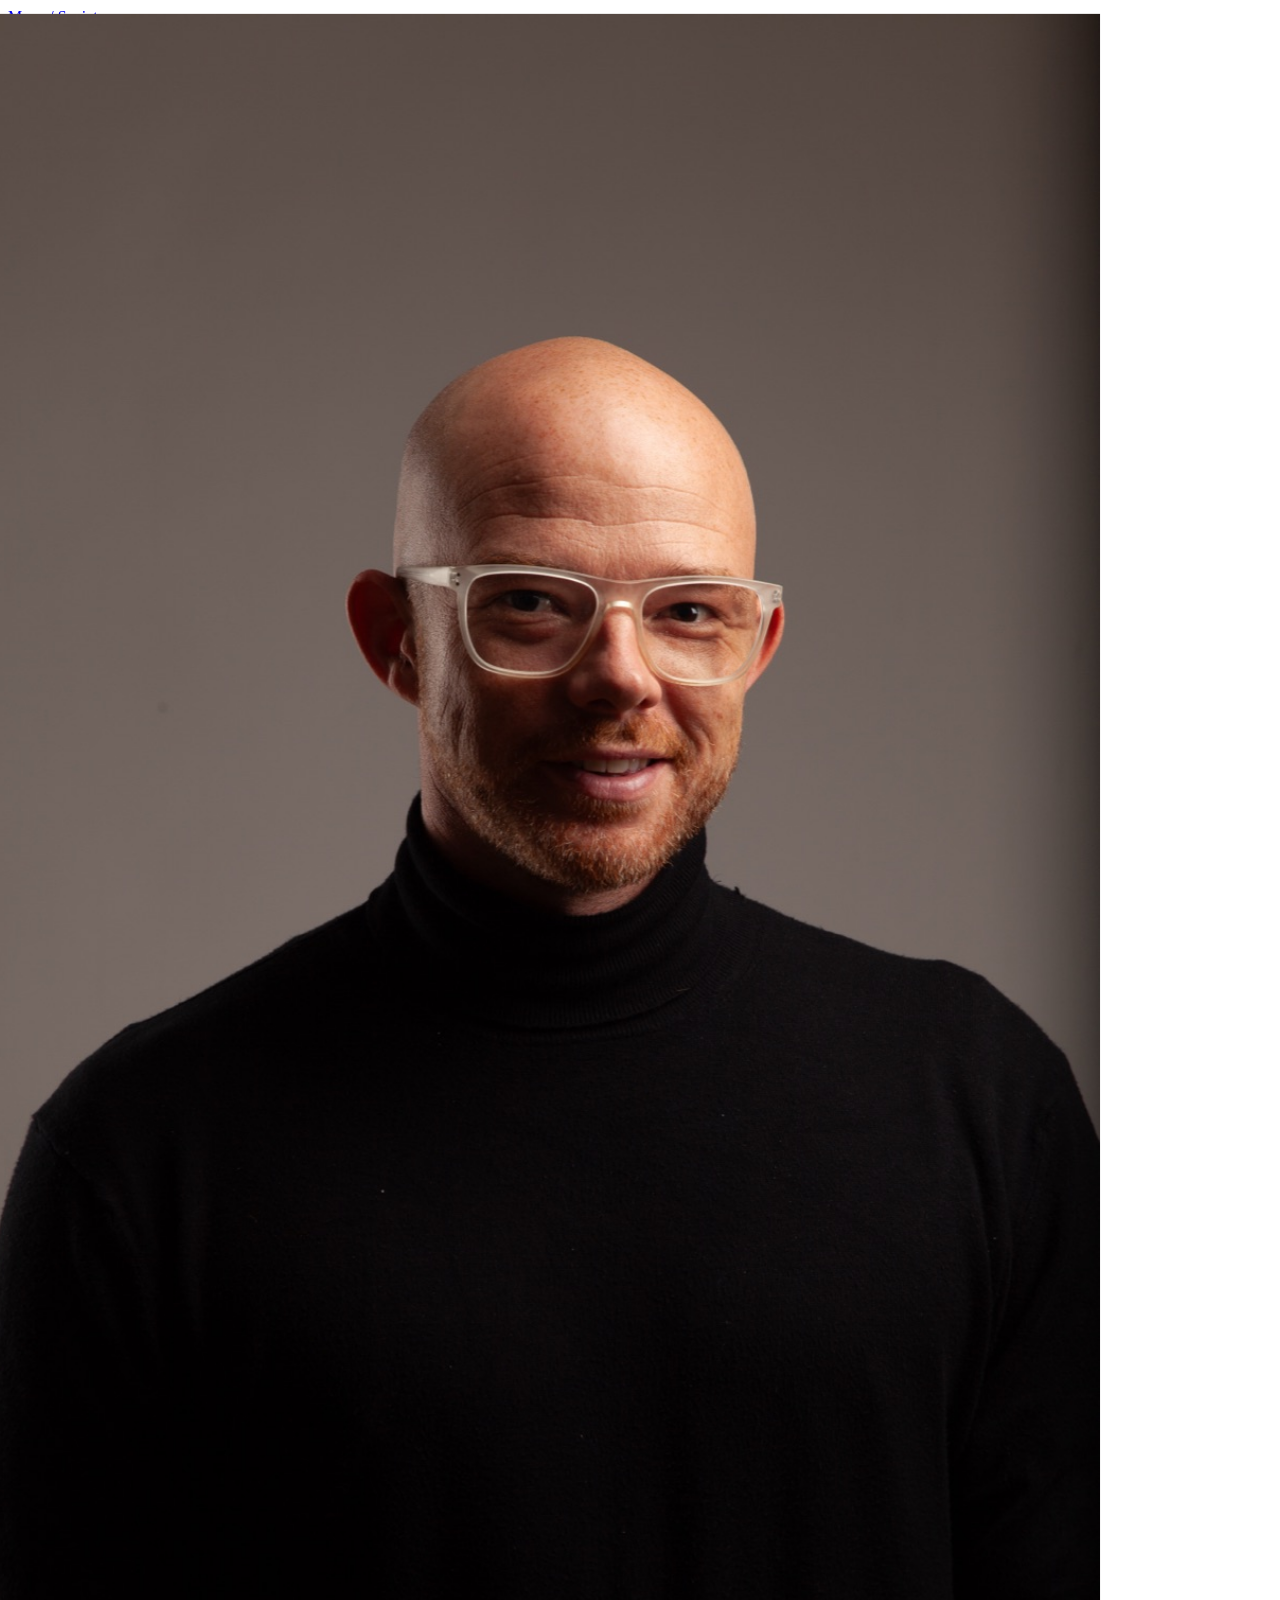
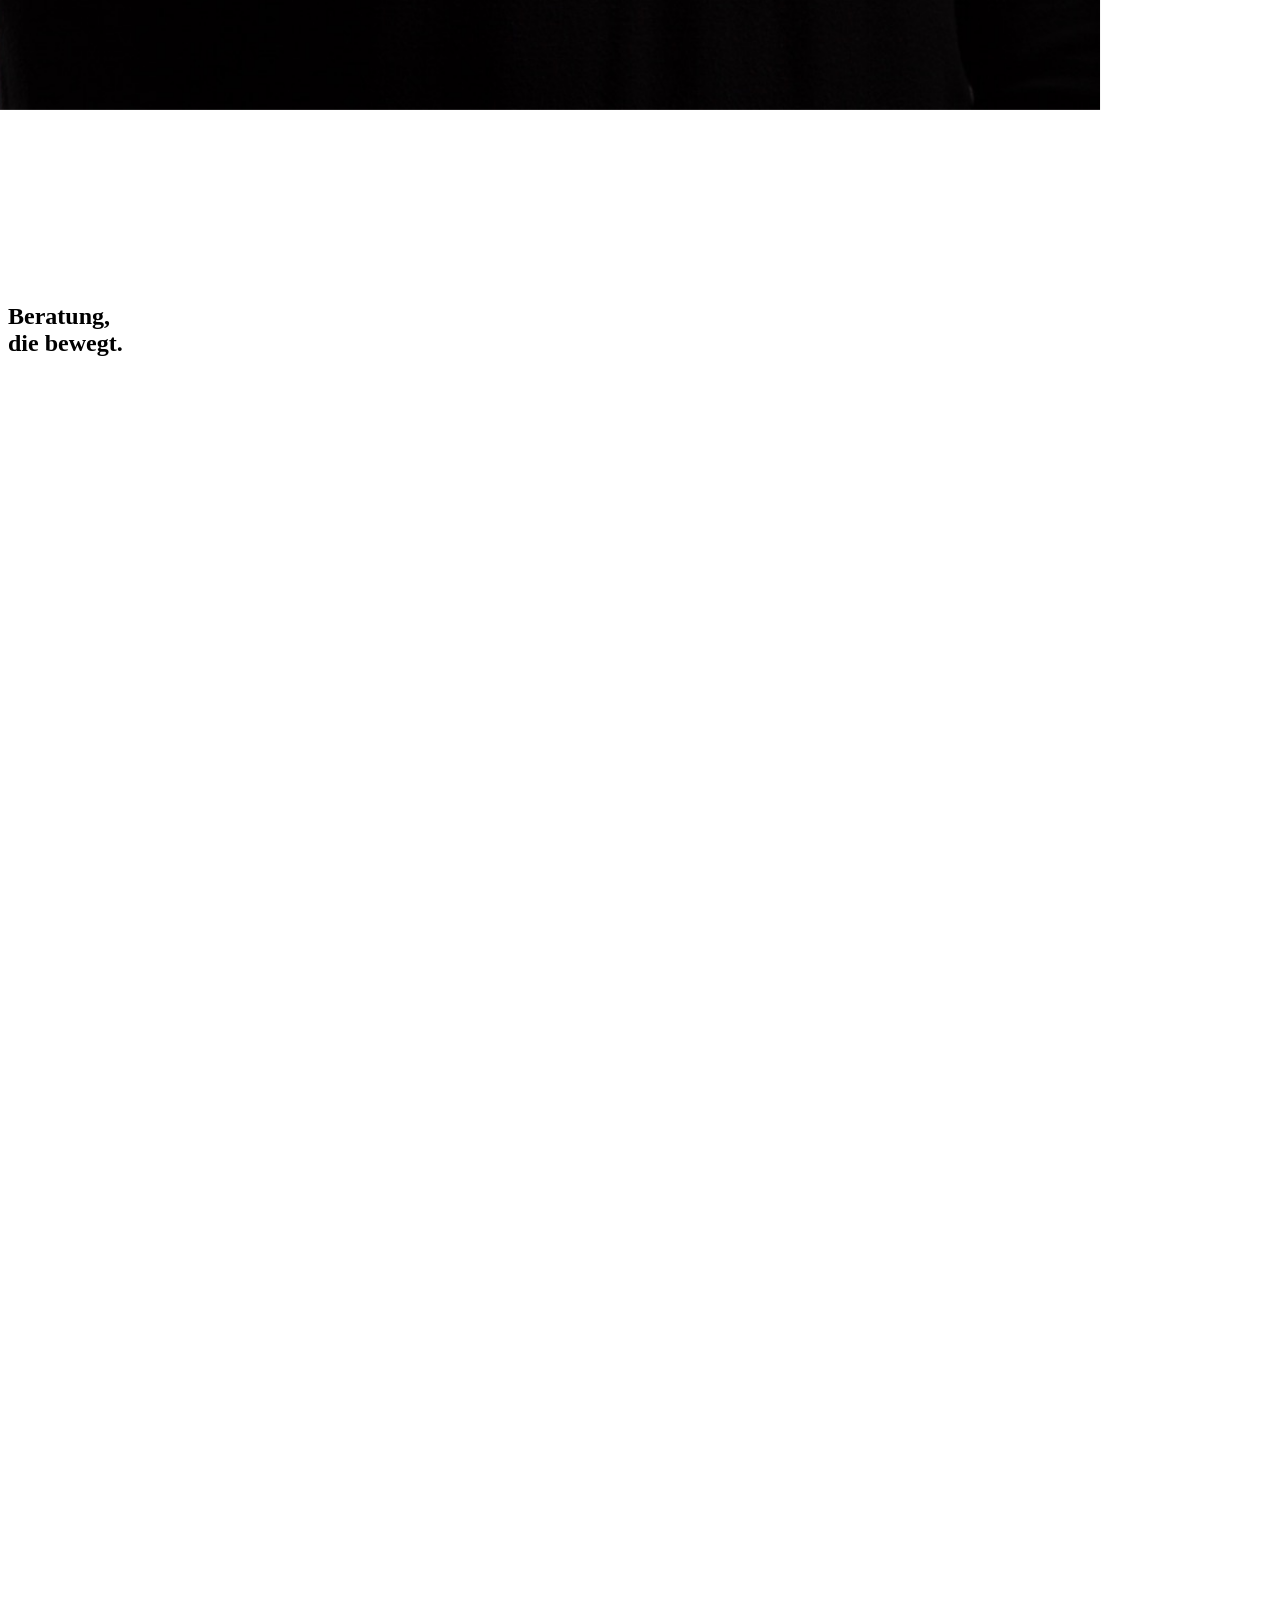
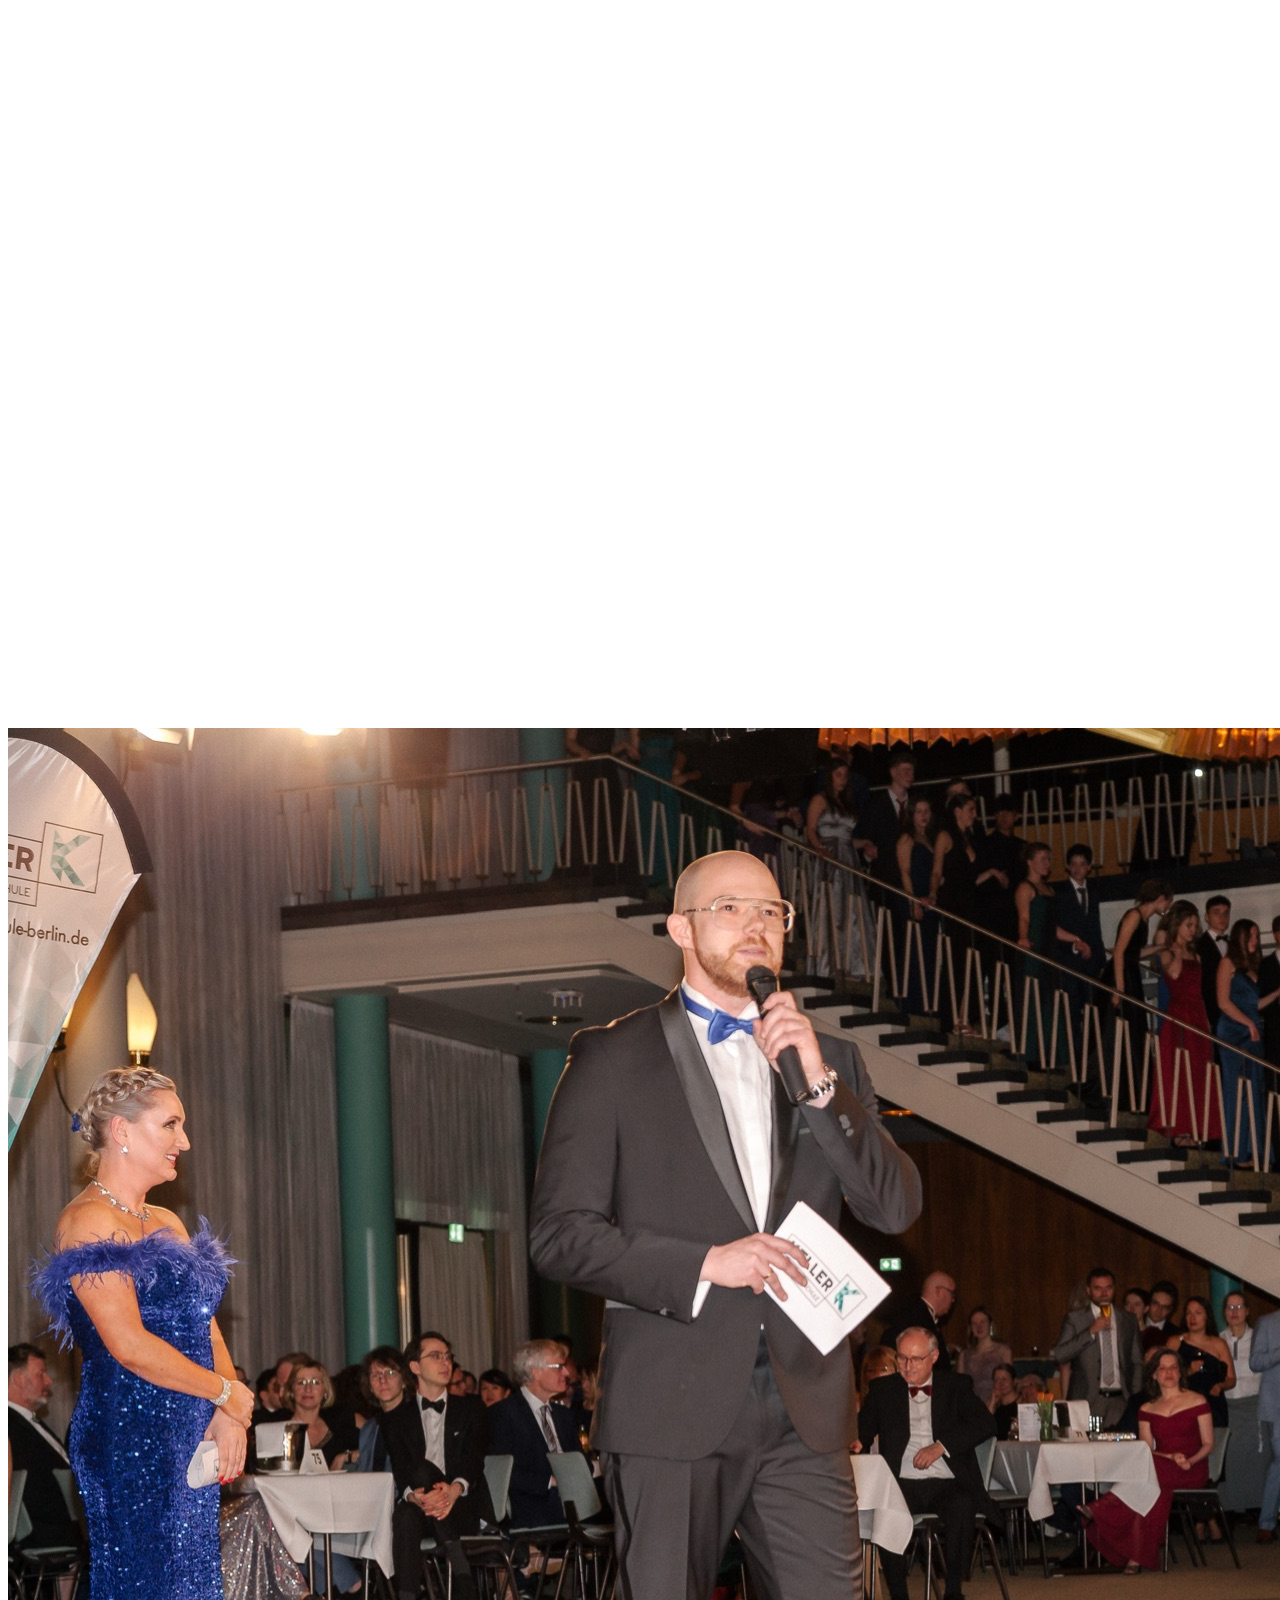
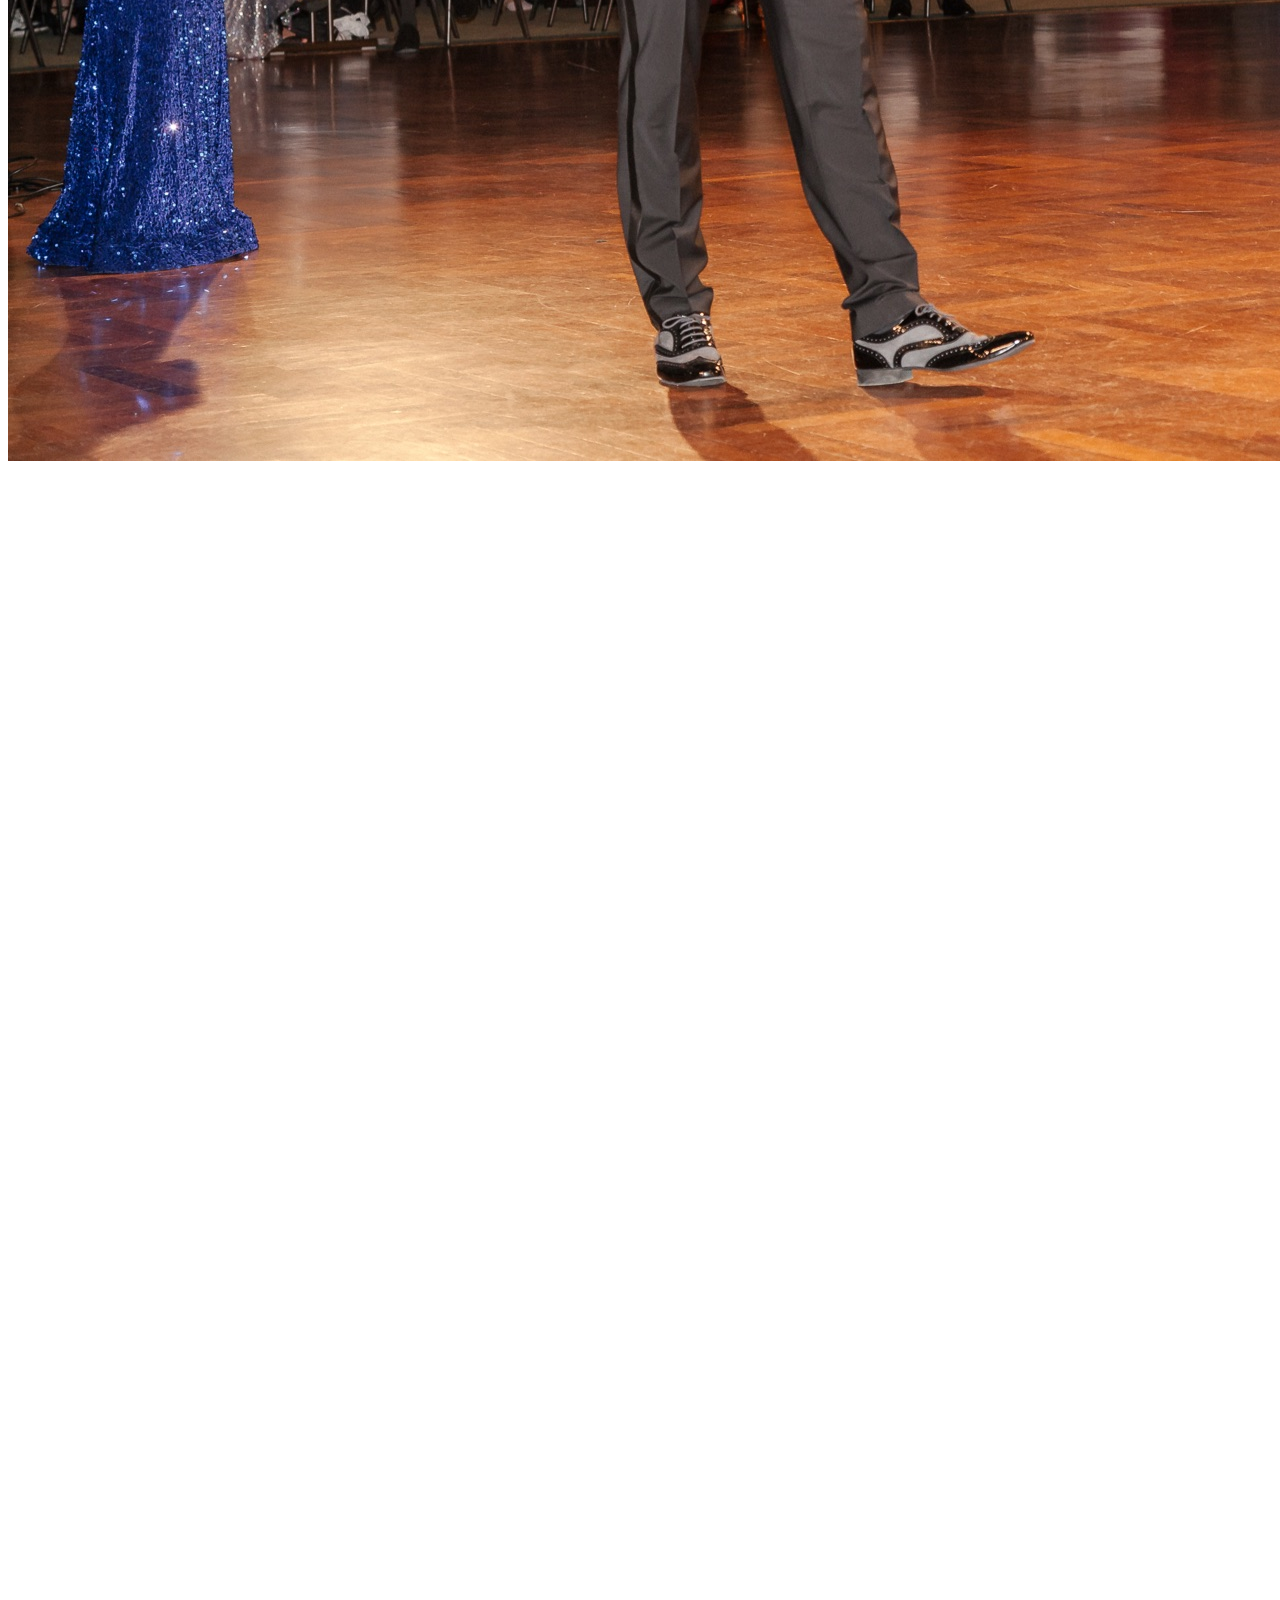
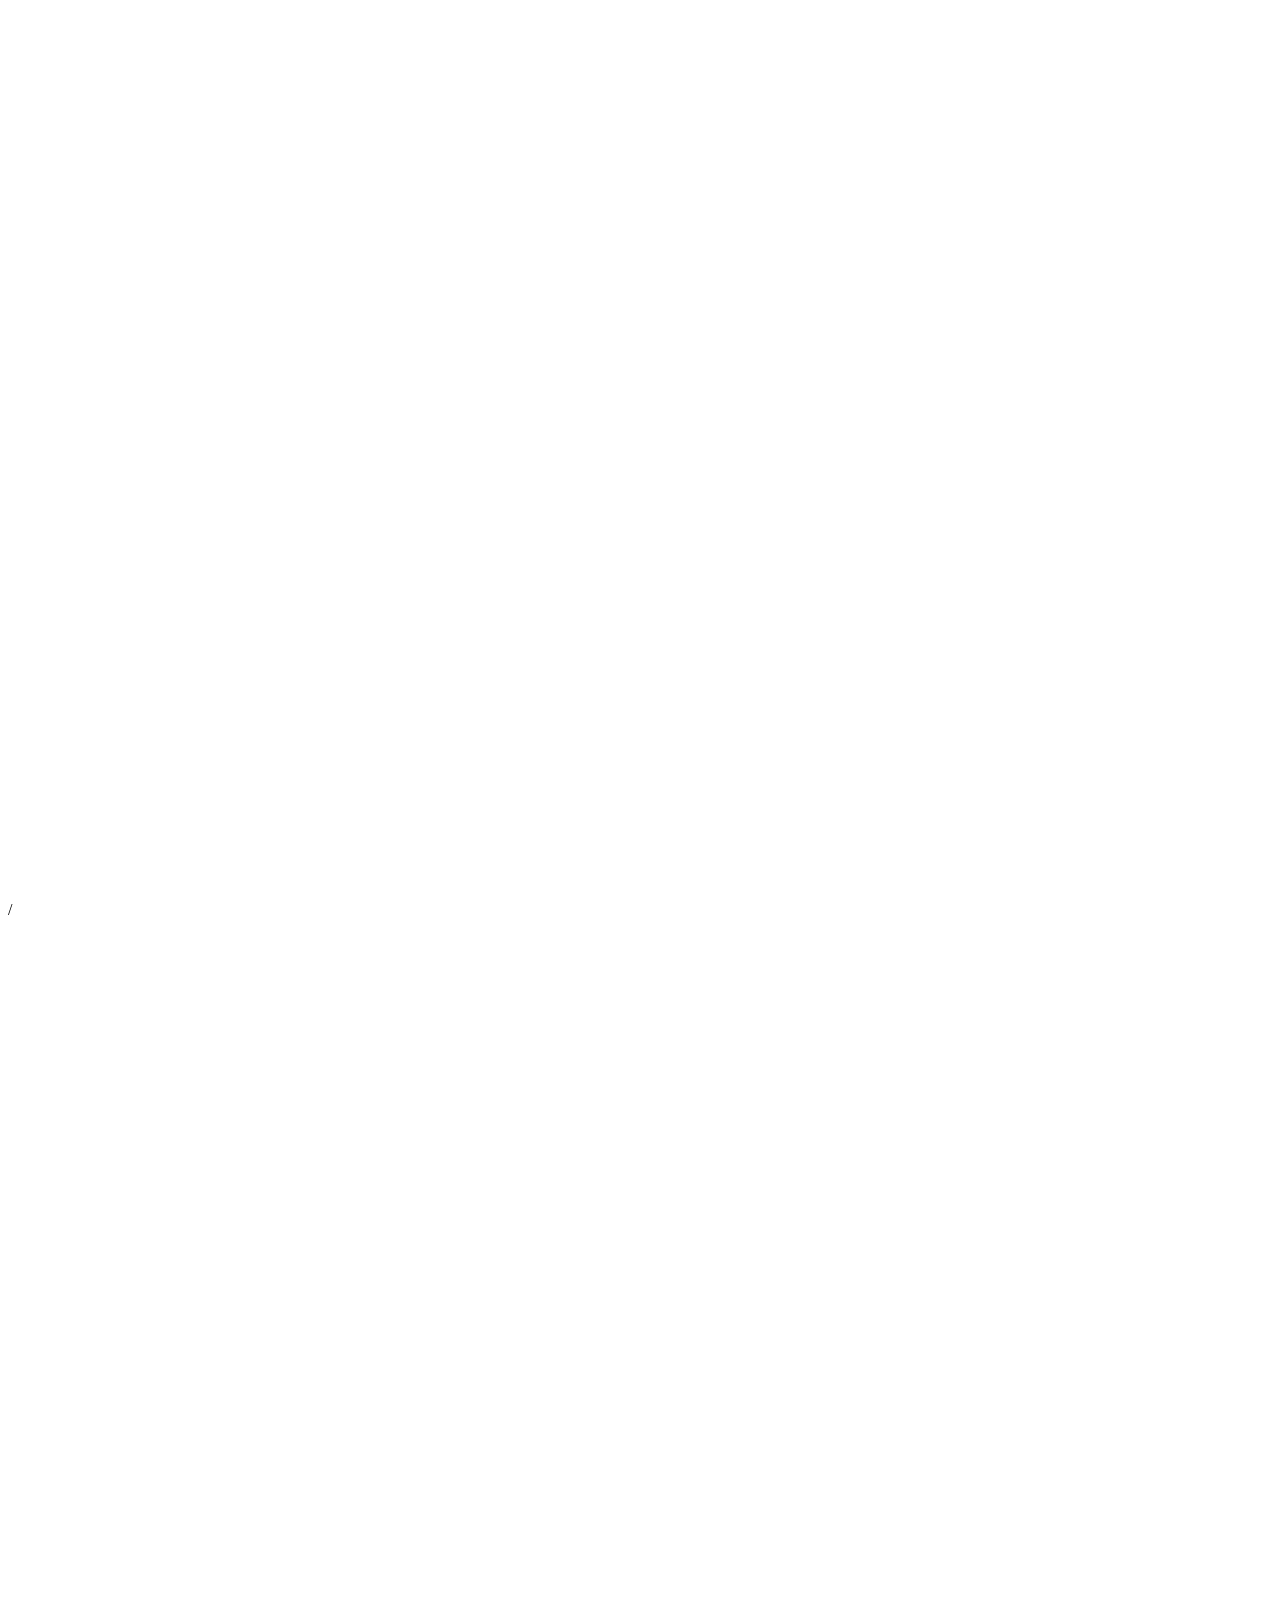
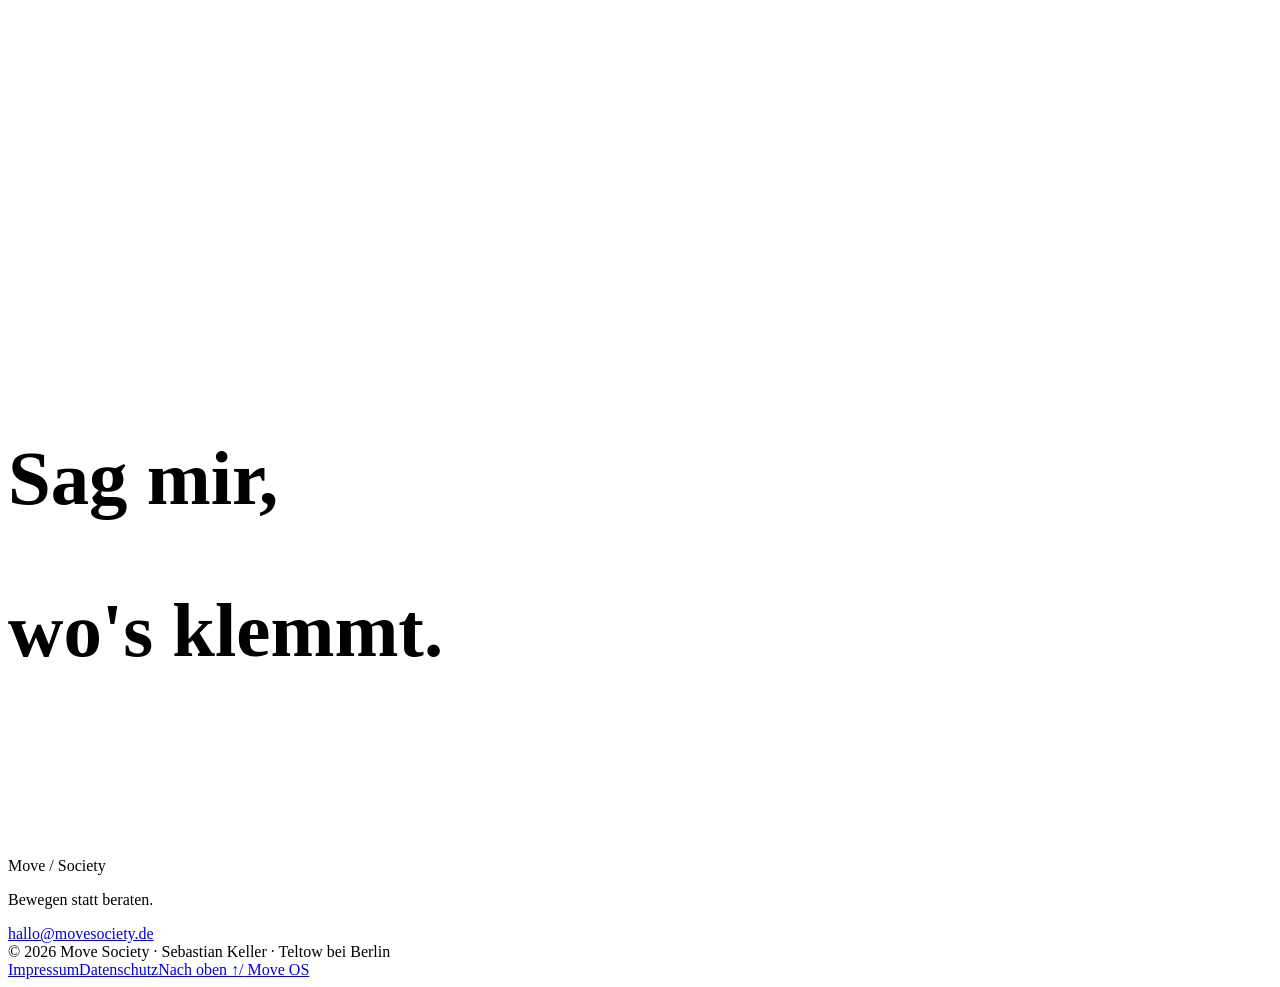
==== commit a0cc9f24: "Events-Sektion, MOVE-Grafik, Bildband, OS-Link auf Cloud Co-Authored-By: Claude Fable 5 <noreply@ant" ====
--- a/index.html
+++ b/index.html
@@ -1 +1 @@
-<!DOCTYPE html><!--0q3mP3oi1AXE4x0w9mHA_--><html lang="de"><head><meta charSet="utf-8"/><meta name="viewport" content="width=device-width, initial-scale=1"/><link rel="preload" href="/movesociety/_next/static/media/26d0ba92e140f0dc-s.p.woff2" as="font" crossorigin="" type="font/woff2"/><link rel="preload" href="/movesociety/_next/static/media/437e5f23c97e320c-s.p.woff2" as="font" crossorigin="" type="font/woff2"/><link rel="preload" href="/movesociety/_next/static/media/67d60655232d436d-s.p.woff2" as="font" crossorigin="" type="font/woff2"/><link rel="preload" href="/movesociety/_next/static/media/9cc5b37ab1350db7-s.p.woff2" as="font" crossorigin="" type="font/woff2"/><link rel="preload" href="/movesociety/_next/static/media/e6099e249fd938cc-s.p.woff2" as="font" crossorigin="" type="font/woff2"/><link rel="preload" href="/movesociety/_next/static/media/e9b443debf0e5df9-s.p.woff2" as="font" crossorigin="" type="font/woff2"/><link rel="preload" as="image" href="images/hero.jpg"/><link rel="preload" as="image" href="images/portrait.jpg"/><link rel="preload" as="image" href="images/nimbuscloud.png"/><link rel="stylesheet" href="/movesociety/_next/static/css/1e338b6ca7f09eb2.css" data-precedence="next"/><link rel="preload" as="script" fetchPriority="low" href="/movesociety/_next/static/chunks/webpack-756d85821efed481.js"/><script src="/movesociety/_next/static/chunks/4bd1b696-c023c6e3521b1417.js" async=""></script><script src="/movesociety/_next/static/chunks/255-36947ee216ccb3b9.js" async=""></script><script src="/movesociety/_next/static/chunks/main-app-454914f5c5431705.js" async=""></script><script src="/movesociety/_next/static/chunks/app/layout-f4de5edbf8414ba8.js" async=""></script><script src="/movesociety/_next/static/chunks/619-ba102abea3e3d0e4.js" async=""></script><script src="/movesociety/_next/static/chunks/340-a02f52c3bad68309.js" async=""></script><script src="/movesociety/_next/static/chunks/app/page-c943230fda6e8aeb.js" async=""></script><meta name="next-size-adjust" content=""/><title>Move Society — Beratung, die bewegt.</title><meta name="description" content="Beratung für inhabergeführte Unternehmen: Potenziale erkennen, klare Entscheidungen treffen, Veränderungen umsetzen. Expertise für Membership- und wiederkehrende Geschäftsmodelle."/><meta property="og:title" content="Move Society — Beratung, die bewegt."/><meta property="og:description" content="Potenziale erkennen, klare Entscheidungen treffen, Veränderungen umsetzen. Bewegen statt beraten."/><meta property="og:locale" content="de_DE"/><meta property="og:type" content="website"/><meta name="twitter:card" content="summary"/><meta name="twitter:title" content="Move Society — Beratung, die bewegt."/><meta name="twitter:description" content="Potenziale erkennen, klare Entscheidungen treffen, Veränderungen umsetzen. Bewegen statt beraten."/><script src="/movesociety/_next/static/chunks/polyfills-42372ed130431b0a.js" noModule=""></script></head><body class="__variable_5b8fb2 __variable_43c684 __variable_0e9f5f" style="font-family:var(--font-sans)"><div hidden=""><!--$--><!--/$--></div><header class="fixed inset-x-0 top-0 z-50 transition-all duration-500 "><nav class="mx-auto flex max-w-[1280px] items-center justify-between px-6 py-4 md:px-10"><a href="#top" class="font-display text-[19px] font-bold uppercase leading-none tracking-tight transition-colors duration-500 text-bone">Move <span class="text-ember">/</span> Society</a><div class="hidden items-center gap-7 md:flex"><a href="#leistungen" class="font-display text-[13.5px] font-bold uppercase tracking-[0.1em] transition-colors duration-300 text-bone/60 hover:text-bone">Leistungen</a><a href="#methode" class="font-display text-[13.5px] font-bold uppercase tracking-[0.1em] transition-colors duration-300 text-bone/60 hover:text-bone">Methode</a><a href="#pakete" class="font-display text-[13.5px] font-bold uppercase tracking-[0.1em] transition-colors duration-300 text-bone/60 hover:text-bone">Pakete</a><a href="#ueber-mich" class="font-display text-[13.5px] font-bold uppercase tracking-[0.1em] transition-colors duration-300 text-bone/60 hover:text-bone">Über mich</a><a href="http://localhost:3333" title="Move OS — dein internes Betriebssystem" class="font-display text-[13.5px] font-bold uppercase tracking-[0.1em] transition-colors duration-300 text-bone/60 hover:text-bone hover:!text-ember"><span class="text-ember">/</span> OS</a><a href="#kontakt" class="group border border-ember bg-ember px-5 py-2.5 font-display text-[13px] font-bold uppercase tracking-[0.12em] text-ink transition-colors duration-300 hover:border-ink hover:bg-ink hover:text-bone">/ Erstgespräch</a></div><a href="#kontakt" class="border border-ember bg-ember px-4 py-2 font-display text-[12px] font-bold uppercase tracking-[0.12em] text-ink md:hidden">/ Erstgespräch</a></nav></header><main><section id="top" class="relative flex min-h-[100svh] flex-col justify-end overflow-hidden bg-ink text-bone"><div class="absolute inset-0" style="transform:scale(1.06)"><img src="images/hero.jpg" alt="" class="photo-warm h-full w-full object-cover object-[70%_18%] opacity-55 md:object-[75%_20%]"/></div><div class="absolute inset-0 bg-gradient-to-r from-ink via-ink/75 to-ink/25"></div><div class="absolute inset-x-0 bottom-0 h-48 bg-gradient-to-t from-ink to-transparent"></div><canvas class="pointer-events-none absolute inset-0 h-full w-full" aria-hidden="true"></canvas><div class="relative mx-auto w-full max-w-[1280px] px-6 pb-24 pt-36 md:px-10 md:pb-28"><p class="mb-7 font-display text-[13px] font-bold uppercase tracking-[0.24em] text-ember" style="opacity:0">/ Beratung für inhabergeführte Unternehmen</p><h1 class="font-display font-bold uppercase leading-[0.88] tracking-[-0.01em]"><div class="overflow-hidden"><div style="transform:translateY(108%)"><span class="block text-[clamp(3.6rem,11vw,10rem)]">Beratung,</span></div></div><div class="overflow-hidden"><div style="transform:translateY(108%)"><span class="block text-[clamp(3.6rem,11vw,10rem)]">die bewegt<span class="text-ember">.</span></span></div></div></h1><div class="mt-10 grid gap-8 md:grid-cols-12 md:items-end"><div class="md:col-span-6" style="opacity:0;transform:translateY(24px)"><p class="max-w-lg text-[clamp(1rem,1.4vw,1.15rem)] leading-relaxed text-bone/70">Ich unterstütze Unternehmen dabei, Potenziale zu erkennen, klare Entscheidungen zu treffen und Veränderungen erfolgreich umzusetzen.</p><p class="mt-4 max-w-lg border-l-2 border-ember pl-4 text-[14.5px] leading-relaxed text-bone/85">Experte für nachhaltige Unternehmensentwicklung — mit besonderer Expertise für Membership- und wiederkehrende Geschäftsmodelle.</p></div><div class="flex flex-wrap items-center gap-4 md:col-span-6 md:justify-end" style="opacity:0;transform:translateY(24px)"><a href="#kontakt" class="group border border-ember bg-ember px-7 py-3.5 font-display text-[13.5px] font-bold uppercase tracking-[0.13em] text-ink transition-colors duration-300 hover:border-bone hover:bg-bone">/ Potenzialanalyse anfragen</a><a href="#pakete" class="border border-bone/30 px-7 py-3.5 font-display text-[13.5px] font-bold uppercase tracking-[0.13em] text-bone transition-colors duration-300 hover:border-ember hover:text-ember">Pakete ansehen</a></div></div><div class="mt-14 flex items-center justify-between border-t border-bone/15 pt-5" style="opacity:0"><span class="font-serif text-[16px] italic text-bone/55">Bewegen statt beraten.</span><span class="hidden items-center gap-3 font-display text-[11px] font-bold uppercase tracking-[0.2em] text-bone/35 md:flex">Scrollen <span class="inline-block rotate-90 text-ember">→</span></span></div></div></section><section class="bg-ink px-6 py-24 text-bone md:px-10 md:py-36"><div class="mx-auto max-w-[1280px]"><div style="opacity:0;transform:translateY(32px)"><p class="mb-12 font-display text-[13px] font-bold uppercase tracking-[0.24em] text-ember">// 01 — Haltung</p></div><div class="grid gap-16 md:grid-cols-2"><div style="opacity:0;transform:translateY(32px)"><p class="max-w-lg text-[clamp(1.15rem,1.8vw,1.5rem)] leading-relaxed text-bone/80">Ich glaube nicht an Berichte, die in Schubladen verschwinden. Ich glaube nicht an Strategien, die niemals umgesetzt werden. Und ich glaube nicht daran, dass Wachstum Zufall ist.</p><p class="mt-8 max-w-lg text-[15px] leading-relaxed text-bone/50">Beratung endet für mich nicht mit einer Präsentation. Sie beginnt dort, wo Veränderungen im Unternehmen sichtbar werden.</p></div><div><div style="opacity:0;transform:translateY(32px)"><div class="border-b border-bone/10 py-6 first:pt-0"><span class="block font-display text-[clamp(1.5rem,2.6vw,2.2rem)] font-bold uppercase leading-tight text-bone/45">Nicht mehr Aufgaben.</span><span class="block font-display text-[clamp(1.5rem,2.6vw,2.2rem)] font-bold uppercase leading-tight text-bone"><span class="text-ember">/</span> <!-- -->Sondern die richtigen.</span></div></div><div style="opacity:0;transform:translateY(32px)"><div class="border-b border-bone/10 py-6 first:pt-0"><span class="block font-display text-[clamp(1.5rem,2.6vw,2.2rem)] font-bold uppercase leading-tight text-bone/45">Nicht mehr Projekte.</span><span class="block font-display text-[clamp(1.5rem,2.6vw,2.2rem)] font-bold uppercase leading-tight text-bone"><span class="text-ember">/</span> <!-- -->Sondern die richtigen Prioritäten.</span></div></div><div style="opacity:0;transform:translateY(32px)"><div class="border-b border-bone/10 py-6 first:pt-0"><span class="block font-display text-[clamp(1.5rem,2.6vw,2.2rem)] font-bold uppercase leading-tight text-bone/45">Nicht mehr Komplexität.</span><span class="block font-display text-[clamp(1.5rem,2.6vw,2.2rem)] font-bold uppercase leading-tight text-bone"><span class="text-ember">/</span> <!-- -->Sondern mehr Klarheit.</span></div></div></div></div></div></section><section id="leistungen" class="bg-bone px-6 py-24 md:px-10 md:py-36"><div class="mx-auto max-w-[1280px]"><div style="opacity:0;transform:translateY(32px)"><p class="mb-3 font-display text-[13px] font-bold uppercase tracking-[0.24em] text-ember">// 02 — Leistungsbereiche</p><h2 class="max-w-3xl font-display text-[clamp(2.4rem,5vw,4.5rem)] font-bold uppercase leading-[0.92] text-ink">Vier Bereiche. <span class="text-ink/40">Ein Ziel:</span> Umsetzung.</h2></div><div class="mt-14 grid gap-px border border-ink/12 bg-ink/12 md:grid-cols-2"><div class="bg-bone p-8 md:p-10"><div style="opacity:0;transform:translateY(32px)"><div class="flex items-start justify-between gap-4"><span class="font-display text-[15px] font-bold text-ember">// <!-- -->01</span></div><h3 class="mt-3 font-display text-[clamp(1.5rem,2.4vw,2rem)] font-bold uppercase leading-tight text-ink">Strategieentwicklung</h3><p class="mt-3 max-w-md text-[15px] leading-relaxed text-ink/55">Ich unterstütze Unternehmen dabei, ihre strategische Ausrichtung zu schärfen und nachhaltiges Wachstum planbar zu machen.</p><ul class="mt-6 flex flex-wrap gap-x-5 gap-y-2"><li class="text-[13.5px] text-ink/70"><span class="mr-1.5 font-display font-bold text-ember">/</span>Unternehmensstrategie</li><li class="text-[13.5px] text-ink/70"><span class="mr-1.5 font-display font-bold text-ember">/</span>Geschäftsmodell</li><li class="text-[13.5px] text-ink/70"><span class="mr-1.5 font-display font-bold text-ember">/</span>Positionierung</li><li class="text-[13.5px] text-ink/70"><span class="mr-1.5 font-display font-bold text-ember">/</span>Preisstrategie</li><li class="text-[13.5px] text-ink/70"><span class="mr-1.5 font-display font-bold text-ember">/</span>Wachstumsstrategie</li><li class="text-[13.5px] text-ink/70"><span class="mr-1.5 font-display font-bold text-ember">/</span>Wettbewerbsanalyse</li></ul><p class="mt-7 border-l-2 border-ember pl-4 font-serif text-[17px] italic text-ink">Klare Entscheidungen statt Unsicherheit.</p></div></div><div class="bg-bone p-8 md:p-10"><div style="opacity:0;transform:translateY(32px)"><div class="flex items-start justify-between gap-4"><span class="font-display text-[15px] font-bold text-ember">// <!-- -->02</span></div><h3 class="mt-3 font-display text-[clamp(1.5rem,2.4vw,2rem)] font-bold uppercase leading-tight text-ink">Vertriebs- &amp; Wachstumsstrategie</h3><p class="mt-3 max-w-md text-[15px] leading-relaxed text-ink/55">Ich entwickle Strategien, mit denen Unternehmen planbar neue Kunden gewinnen und bestehende Kunden langfristig binden.</p><ul class="mt-6 flex flex-wrap gap-x-5 gap-y-2"><li class="text-[13.5px] text-ink/70"><span class="mr-1.5 font-display font-bold text-ember">/</span>Marketingstrategie</li><li class="text-[13.5px] text-ink/70"><span class="mr-1.5 font-display font-bold text-ember">/</span>Lead-to-Sale-Prozess</li><li class="text-[13.5px] text-ink/70"><span class="mr-1.5 font-display font-bold text-ember">/</span>Customer Journey</li><li class="text-[13.5px] text-ink/70"><span class="mr-1.5 font-display font-bold text-ember">/</span>Vertrieb</li><li class="text-[13.5px] text-ink/70"><span class="mr-1.5 font-display font-bold text-ember">/</span>Empfehlungsmarketing</li><li class="text-[13.5px] text-ink/70"><span class="mr-1.5 font-display font-bold text-ember">/</span>Conversion-Optimierung</li></ul><p class="mt-7 border-l-2 border-ember pl-4 font-serif text-[17px] italic text-ink">Planbares Wachstum.</p></div></div><div class="bg-bone p-8 md:p-10"><div style="opacity:0;transform:translateY(32px)"><div class="flex items-start justify-between gap-4"><span class="font-display text-[15px] font-bold text-ember">// <!-- -->03</span></div><h3 class="mt-3 font-display text-[clamp(1.5rem,2.4vw,2rem)] font-bold uppercase leading-tight text-ink">Business Systems</h3><p class="mt-3 max-w-md text-[15px] leading-relaxed text-ink/55">Ich entwickle Systeme und Prozesse, die Unternehmen effizienter, skalierbarer und unabhängiger vom Unternehmer machen.</p><ul class="mt-6 flex flex-wrap gap-x-5 gap-y-2"><li class="text-[13.5px] text-ink/70"><span class="mr-1.5 font-display font-bold text-ember">/</span>Prozessoptimierung</li><li class="text-[13.5px] text-ink/70"><span class="mr-1.5 font-display font-bold text-ember">/</span>Digitalisierung</li><li class="text-[13.5px] text-ink/70"><span class="mr-1.5 font-display font-bold text-ember">/</span>KI-Integration</li><li class="text-[13.5px] text-ink/70"><span class="mr-1.5 font-display font-bold text-ember">/</span>Automatisierung</li><li class="text-[13.5px] text-ink/70"><span class="mr-1.5 font-display font-bold text-ember">/</span>CRM</li><li class="text-[13.5px] text-ink/70"><span class="mr-1.5 font-display font-bold text-ember">/</span>Organisationsentwicklung</li><li class="text-[13.5px] text-ink/70"><span class="mr-1.5 font-display font-bold text-ember">/</span>KPI-Systeme</li></ul><p class="mt-7 border-l-2 border-ember pl-4 font-serif text-[17px] italic text-ink">Ein Unternehmen, das zuverlässig funktioniert.</p></div></div><div class="bg-bone p-8 md:p-10"><div style="opacity:0;transform:translateY(32px)"><div class="flex items-start justify-between gap-4"><span class="font-display text-[15px] font-bold text-ember">// <!-- -->04</span><span class="bg-ember px-2 py-0.5 font-display text-[11px] font-bold uppercase tracking-[0.13em] text-ink">/ Spezialisierung</span></div><h3 class="mt-3 font-display text-[clamp(1.5rem,2.4vw,2rem)] font-bold uppercase leading-tight text-ink">Membership-Strategie</h3><p class="mt-3 max-w-md text-[15px] leading-relaxed text-ink/55">Ich entwickle Mitgliedschafts- und Abo-Modelle, die Kunden langfristig binden und wiederkehrende Umsätze schaffen.</p><ul class="mt-6 flex flex-wrap gap-x-5 gap-y-2"><li class="text-[13.5px] text-ink/70"><span class="mr-1.5 font-display font-bold text-ember">/</span>Membership-Modelle</li><li class="text-[13.5px] text-ink/70"><span class="mr-1.5 font-display font-bold text-ember">/</span>Preisstrategie</li><li class="text-[13.5px] text-ink/70"><span class="mr-1.5 font-display font-bold text-ember">/</span>Kundenbindung</li><li class="text-[13.5px] text-ink/70"><span class="mr-1.5 font-display font-bold text-ember">/</span>Community-Aufbau</li><li class="text-[13.5px] text-ink/70"><span class="mr-1.5 font-display font-bold text-ember">/</span>Customer Lifetime Value</li><li class="text-[13.5px] text-ink/70"><span class="mr-1.5 font-display font-bold text-ember">/</span>Upselling</li><li class="text-[13.5px] text-ink/70"><span class="mr-1.5 font-display font-bold text-ember">/</span>Retention</li></ul><p class="mt-7 border-l-2 border-ember pl-4 font-serif text-[17px] italic text-ink">Mehr wiederkehrende Umsätze und stärkere Kundenbindung.</p></div></div></div></div></section><section id="methode" class="bg-bone-muted px-6 py-24 md:px-10 md:py-36"><div class="mx-auto max-w-[1280px]"><div style="opacity:0;transform:translateY(32px)"><p class="mb-3 font-display text-[13px] font-bold uppercase tracking-[0.24em] text-ember">// 03 — Methode</p><h2 class="font-display text-[clamp(2.4rem,5vw,4.5rem)] font-bold uppercase leading-[0.92] text-ink">Jedes Projekt folgt<br/>dem MOVE <span class="text-ember">/</span> Framework.</h2></div><div style="opacity:0;transform:translateY(32px)"><div class="mt-14 border border-ink"><div class="bg-ink px-6 py-3 font-display text-[12px] font-bold uppercase tracking-[0.2em] text-bone">Measure <span class="text-ember">/</span> Optimize<!-- --> <span class="text-ember">/</span> Value <span class="text-ember">/</span> <!-- -->Expand</div><div class="grid md:grid-cols-4"><div class="p-7 md:p-8 border-b border-ink/12 md:border-b-0 md:border-r"><div class="font-display text-[64px] font-black leading-none text-ember">M</div><div class="mt-2 font-display text-[17px] font-bold uppercase tracking-[0.04em] text-ink">Measure</div><div class="mt-1 font-serif text-[15px] italic text-ink/60">Potenzialanalyse.</div><p class="mt-3 text-[13.5px] leading-relaxed text-ink/55">Ich analysiere das Unternehmen und identifiziere die größten Hebel.</p></div><div class="p-7 md:p-8 border-b border-ink/12 md:border-b-0 md:border-r"><div class="font-display text-[64px] font-black leading-none text-ember">O</div><div class="mt-2 font-display text-[17px] font-bold uppercase tracking-[0.04em] text-ink">Optimize</div><div class="mt-1 font-serif text-[15px] italic text-ink/60">Optimierung.</div><p class="mt-3 text-[13.5px] leading-relaxed text-ink/55">Gemeinsam priorisieren wir die Maßnahmen mit der größten Wirkung.</p></div><div class="p-7 md:p-8 border-b border-ink/12 md:border-b-0 md:border-r"><div class="font-display text-[64px] font-black leading-none text-ember">V</div><div class="mt-2 font-display text-[17px] font-bold uppercase tracking-[0.04em] text-ink">Value</div><div class="mt-1 font-serif text-[15px] italic text-ink/60">Mehrwert schaffen.</div><p class="mt-3 text-[13.5px] leading-relaxed text-ink/55">Ich entwickle Lösungen, die wirtschaftlich sinnvoll und praktisch umsetzbar sind.</p></div><div class="p-7 md:p-8 "><div class="font-display text-[64px] font-black leading-none text-ember">E</div><div class="mt-2 font-display text-[17px] font-bold uppercase tracking-[0.04em] text-ink">Expand</div><div class="mt-1 font-serif text-[15px] italic text-ink/60">Weiterentwicklung.</div><p class="mt-3 text-[13.5px] leading-relaxed text-ink/55">Ich begleite die Umsetzung und unterstütze das Unternehmen bei nachhaltigem Wachstum.</p></div></div></div></div></div></section><section id="produkte" class="bg-bone px-6 py-24 md:px-10 md:py-36"><div class="mx-auto max-w-[1280px]"><div style="opacity:0;transform:translateY(32px)"><p class="mb-3 font-display text-[13px] font-bold uppercase tracking-[0.24em] text-ember">// 04 — Produkte</p><h2 class="max-w-3xl font-display text-[clamp(2.4rem,5vw,4.5rem)] font-bold uppercase leading-[0.92] text-ink">Der Einstieg ist klar.<br/><span class="text-ink/40">Das Ziel auch.</span></h2></div><div class="mt-14 grid gap-6 md:grid-cols-2"><div style="opacity:0;transform:translateY(32px)"><div class="h-full border-t-2 border-ember bg-bone-muted p-8 md:p-10"><span class="font-display text-[12px] font-bold uppercase tracking-[0.2em] text-ink/45">/ Der Einstieg</span><h3 class="mt-3 font-display text-[clamp(1.7rem,2.8vw,2.4rem)] font-bold uppercase leading-tight text-ink">Potenzialanalyse</h3><p class="mt-3 text-[15px] leading-relaxed text-ink/55">Der Einstieg in jede Zusammenarbeit: Ausgangssituation verstehen, Potenziale erkennen, die drei größten Hebel identifizieren.</p><div class="mt-7 border-t border-ink/12 pt-5"><span class="font-display text-[12px] font-bold uppercase tracking-[0.16em] text-ink/45">Ergebnis</span><p class="mt-2 font-display text-[19px] font-bold uppercase text-ink">Analyse <span class="text-ember">/</span> Prioritäten<!-- --> <span class="text-ember">/</span> Roadmap</p></div></div></div><div style="opacity:0;transform:translateY(32px)"><div class="h-full bg-ink p-8 text-bone md:p-10"><span class="bg-ember px-2 py-0.5 font-display text-[11px] font-bold uppercase tracking-[0.13em] text-ink">/ Sparringspartner</span><h3 class="mt-4 font-display text-[clamp(1.7rem,2.8vw,2.4rem)] font-bold uppercase leading-tight">Strategische Unternehmensbegleitung</h3><p class="mt-3 text-[15px] leading-relaxed text-bone/60">Ich begleite Unternehmen über mehrere Monate als Sparringspartner — an deiner Seite, nicht von außen.</p><ul class="mt-6 grid grid-cols-2 gap-x-4 gap-y-2"><li class="text-[13px] text-bone/75"><span class="mr-1.5 font-display font-bold text-ember">/</span>Regelmäßige Strategiegespräche</li><li class="text-[13px] text-bone/75"><span class="mr-1.5 font-display font-bold text-ember">/</span>Roadmap-Reviews</li><li class="text-[13px] text-bone/75"><span class="mr-1.5 font-display font-bold text-ember">/</span>KPI-Besprechungen</li><li class="text-[13px] text-bone/75"><span class="mr-1.5 font-display font-bold text-ember">/</span>Umsetzungskontrolle</li><li class="text-[13px] text-bone/75"><span class="mr-1.5 font-display font-bold text-ember">/</span>Priorisierung</li><li class="text-[13px] text-bone/75"><span class="mr-1.5 font-display font-bold text-ember">/</span>Unterstützung bei Entscheidungen</li></ul></div></div></div><div class="mt-6 grid gap-px border border-ink/12 bg-ink/12 md:grid-cols-4"><div class="bg-bone p-6"><div style="opacity:0;transform:translateY(32px)"><h4 class="font-display text-[16px] font-bold uppercase leading-tight text-ink"><span class="text-ember">/</span> <!-- -->Strategieentwicklung</h4><p class="mt-2 text-[13px] leading-relaxed text-ink/55">Gemeinsam entwickeln wir eine klare Richtung für das Unternehmen.</p></div></div><div class="bg-bone p-6"><div style="opacity:0;transform:translateY(32px)"><h4 class="font-display text-[16px] font-bold uppercase leading-tight text-ink"><span class="text-ember">/</span> <!-- -->Vertriebs- &amp; Wachstumsstrategie</h4><p class="mt-2 text-[13px] leading-relaxed text-ink/55">Marketing, Vertrieb und Customer Journey werden aufeinander abgestimmt.</p></div></div><div class="bg-bone p-6"><div style="opacity:0;transform:translateY(32px)"><h4 class="font-display text-[16px] font-bold uppercase leading-tight text-ink"><span class="text-ember">/</span> <!-- -->Prozess- &amp; Digitalisierungsberatung</h4><p class="mt-2 text-[13px] leading-relaxed text-ink/55">Ich entwickle effiziente Prozesse und unterstütze bei Digitalisierung und KI.</p></div></div><div class="bg-bone p-6"><div style="opacity:0;transform:translateY(32px)"><h4 class="font-display text-[16px] font-bold uppercase leading-tight text-ink"><span class="text-ember">/</span> <!-- -->Membership-Strategie</h4><p class="mt-2 text-[13px] leading-relaxed text-ink/55">Entwicklung oder Optimierung von Mitgliedschafts- und Abo-Modellen.</p></div></div></div></div></section><section id="pakete" class="bg-bone-muted px-6 py-24 md:px-10 md:py-36"><div class="mx-auto max-w-[1280px]"><div style="opacity:0;transform:translateY(32px)"><p class="mb-3 font-display text-[13px] font-bold uppercase tracking-[0.24em] text-ember">// 05 — Pakete</p><h2 class="max-w-3xl font-display text-[clamp(2.4rem,5vw,4.5rem)] font-bold uppercase leading-[0.92] text-ink">So arbeitest du <span class="text-ink/40">mit mir.</span></h2><p class="mt-4 max-w-xl text-[15px] leading-relaxed text-ink/55">Drei Wege, ein Prinzip: Wir starten mit dem größten Hebel — nicht mit dem größten Paket. Was zu dir passt, klären wir im Erstgespräch.</p></div><div class="mt-14 grid gap-6 lg:grid-cols-3"><div class="h-full" style="opacity:0;transform:translateY(32px)"><div class="flex h-full flex-col p-8 border border-ink/12 bg-bone text-ink"><div class="flex items-baseline justify-between"><span class="font-display text-[15px] font-bold text-ember">// <!-- -->01</span><span class="font-display text-[11px] font-bold uppercase tracking-[0.16em] text-ink/40">Der Einstieg / einmalig</span></div><h3 class="mt-3 font-display text-[clamp(1.5rem,2.2vw,1.9rem)] font-bold uppercase leading-tight">Potenzialanalyse</h3><p class="mt-3 text-[14px] leading-relaxed text-ink/55">Ich analysiere dein Unternehmen und identifiziere die drei größten Hebel. Danach weißt du, wo du stehst und was als Nächstes folgt.</p><ul class="mt-5 flex-1 space-y-2"><li class="text-[13.5px] text-ink/70"><span class="mr-2 font-display font-bold text-ember">/</span>Analyse der Ausgangssituation</li><li class="text-[13.5px] text-ink/70"><span class="mr-2 font-display font-bold text-ember">/</span>Die drei größten Hebel</li><li class="text-[13.5px] text-ink/70"><span class="mr-2 font-display font-bold text-ember">/</span>Prioritäten + Roadmap</li></ul><a href="#kontakt" class="mt-7 inline-block border px-6 py-3 text-center font-display text-[13px] font-bold uppercase tracking-[0.13em] transition-colors duration-300 border-ink text-ink hover:bg-ink hover:text-bone">/ <!-- -->Analyse anfragen</a></div></div><div class="h-full" style="opacity:0;transform:translateY(32px)"><div class="flex h-full flex-col p-8 bg-ink text-bone"><div class="flex items-baseline justify-between"><span class="font-display text-[15px] font-bold text-ember">// <!-- -->02</span><span class="font-display text-[11px] font-bold uppercase tracking-[0.16em] text-bone/45">Ein Hebel / 8–12 Wochen</span></div><h3 class="mt-3 font-display text-[clamp(1.5rem,2.2vw,1.9rem)] font-bold uppercase leading-tight">Umsetzungsprojekt</h3><p class="mt-3 text-[14px] leading-relaxed text-bone/60">Wir nehmen uns den größten Hebel vor und setzen ihn gemeinsam um — z. B. Lead-to-Sale-Prozess, Preisstruktur oder Membership-Modell.</p><ul class="mt-5 flex-1 space-y-2"><li class="text-[13.5px] text-bone/80"><span class="mr-2 font-display font-bold text-ember">/</span>Ein klares Ziel, ein Ergebnis</li><li class="text-[13.5px] text-bone/80"><span class="mr-2 font-display font-bold text-ember">/</span>Umsetzung inklusive — nicht nur Konzept</li><li class="text-[13.5px] text-bone/80"><span class="mr-2 font-display font-bold text-ember">/</span>Messbar am Resultat</li></ul><a href="#kontakt" class="mt-7 inline-block border px-6 py-3 text-center font-display text-[13px] font-bold uppercase tracking-[0.13em] transition-colors duration-300 border-ember bg-ember text-ink hover:bg-bone hover:border-bone">/ <!-- -->Projekt anfragen</a></div></div><div class="h-full" style="opacity:0;transform:translateY(32px)"><div class="flex h-full flex-col p-8 border border-ink/12 bg-bone text-ink"><div class="flex items-baseline justify-between"><span class="font-display text-[15px] font-bold text-ember">// <!-- -->03</span><span class="font-display text-[11px] font-bold uppercase tracking-[0.16em] text-ink/40">Sparringspartner / 6+ Monate</span></div><h3 class="mt-3 font-display text-[clamp(1.5rem,2.2vw,1.9rem)] font-bold uppercase leading-tight">Strategische Begleitung</h3><p class="mt-3 text-[14px] leading-relaxed text-ink/55">Ich begleite dich über mehrere Monate: Strategiegespräche, Roadmap-Reviews, KPI-Besprechungen, Umsetzungskontrolle — an deiner Seite.</p><ul class="mt-5 flex-1 space-y-2"><li class="text-[13.5px] text-ink/70"><span class="mr-2 font-display font-bold text-ember">/</span>Regelmäßige Strategiegespräche</li><li class="text-[13.5px] text-ink/70"><span class="mr-2 font-display font-bold text-ember">/</span>Priorisierung + Entscheidungen</li><li class="text-[13.5px] text-ink/70"><span class="mr-2 font-display font-bold text-ember">/</span>Umsetzungskontrolle</li></ul><a href="#kontakt" class="mt-7 inline-block border px-6 py-3 text-center font-display text-[13px] font-bold uppercase tracking-[0.13em] transition-colors duration-300 border-ink text-ink hover:bg-ink hover:text-bone">/ <!-- -->Begleitung anfragen</a></div></div></div><div style="opacity:0;transform:translateY(32px)"><div class="mt-6 border-l-2 border-ember bg-bone p-7 md:p-8"><div class="flex flex-wrap items-start justify-between gap-6"><div class="max-w-2xl"><span class="font-display text-[12px] font-bold uppercase tracking-[0.2em] text-ember">/ Förderung</span><h3 class="mt-2 font-display text-[clamp(1.3rem,2vw,1.7rem)] font-bold uppercase leading-tight text-ink">Beratung kann gefördert werden — hier kannst du sparen.</h3><p class="mt-3 text-[14.5px] leading-relaxed text-ink/60">Über das BAFA-Programm „Förderung von Unternehmensberatungen für KMU“ werden Beratungskosten für kleine und mittlere Unternehmen bezuschusst — je nach Region mit bis zu 80 % des Beraterhonorars. Ob dein Unternehmen förderfähig ist und wie der Antrag läuft, klären wir im Erstgespräch — ich unterstütze dich dabei.</p></div><a href="#kontakt" class="border border-ink px-6 py-3 font-display text-[13px] font-bold uppercase tracking-[0.13em] text-ink transition-colors duration-300 hover:bg-ink hover:text-bone">/ Förderung klären</a></div></div></div></div></section><section class="relative overflow-hidden bg-ink px-6 py-24 text-bone md:px-10 md:py-36"><div class="mx-auto max-w-[1280px]"><div style="opacity:0;transform:translateY(32px)"><p class="mb-12 font-display text-[13px] font-bold uppercase tracking-[0.24em] text-ember">// 06 — Qualitätsversprechen</p></div><div><div style="opacity:0;transform:translateY(32px)"><div class="group flex items-baseline gap-5 border-b border-bone/10 py-5 transition-colors duration-500 last:border-0"><span class="font-display text-[clamp(1.2rem,2vw,1.8rem)] font-bold text-ember">/</span><span class="font-display text-[clamp(1.6rem,3.6vw,3.2rem)] font-bold uppercase leading-tight text-bone/85 transition-colors duration-500 group-hover:text-bone">Strategie ohne Umsetzung bleibt Theorie.</span></div></div><div style="opacity:0;transform:translateY(32px)"><div class="group flex items-baseline gap-5 border-b border-bone/10 py-5 transition-colors duration-500 last:border-0"><span class="font-display text-[clamp(1.2rem,2vw,1.8rem)] font-bold text-ember">/</span><span class="font-display text-[clamp(1.6rem,3.6vw,3.2rem)] font-bold uppercase leading-tight text-bone/85 transition-colors duration-500 group-hover:text-bone">Analyse schafft Erkenntnis. Umsetzung schafft Erfolg.</span></div></div><div style="opacity:0;transform:translateY(32px)"><div class="group flex items-baseline gap-5 border-b border-bone/10 py-5 transition-colors duration-500 last:border-0"><span class="font-display text-[clamp(1.2rem,2vw,1.8rem)] font-bold text-ember">/</span><span class="font-display text-[clamp(1.6rem,3.6vw,3.2rem)] font-bold uppercase leading-tight text-bone/85 transition-colors duration-500 group-hover:text-bone">Systeme statt Zufall.</span></div></div><div style="opacity:0;transform:translateY(32px)"><div class="group flex items-baseline gap-5 border-b border-bone/10 py-5 transition-colors duration-500 last:border-0"><span class="font-display text-[clamp(1.2rem,2vw,1.8rem)] font-bold text-ember">/</span><span class="font-display text-[clamp(1.6rem,3.6vw,3.2rem)] font-bold uppercase leading-tight text-bone/85 transition-colors duration-500 group-hover:text-bone">Potenziale statt Probleme.</span></div></div><div style="opacity:0;transform:translateY(32px)"><div class="group flex items-baseline gap-5 border-b border-bone/10 py-5 transition-colors duration-500 last:border-0"><span class="font-display text-[clamp(1.2rem,2vw,1.8rem)] font-bold text-ember">/</span><span class="font-display text-[clamp(1.6rem,3.6vw,3.2rem)] font-bold uppercase leading-tight text-bone/85 transition-colors duration-500 group-hover:text-bone">Chaos digitalisiert bleibt immer noch Chaos.</span></div></div><div style="opacity:0;transform:translateY(32px)"><div class="group flex items-baseline gap-5 border-b border-bone/10 py-5 transition-colors duration-500 last:border-0"><span class="font-display text-[clamp(1.2rem,2vw,1.8rem)] font-bold text-ember">/</span><span class="font-display text-[clamp(1.6rem,3.6vw,3.2rem)] font-bold uppercase leading-tight text-bone/85 transition-colors duration-500 group-hover:text-bone">Erst Prozesse säubern, dann umsetzen.</span></div></div><div style="opacity:0;transform:translateY(32px)"><div class="group flex items-baseline gap-5 border-b border-bone/10 py-5 transition-colors duration-500 last:border-0"><span class="font-display text-[clamp(1.2rem,2vw,1.8rem)] font-bold text-ember">/</span><span class="font-display text-[clamp(1.6rem,3.6vw,3.2rem)] font-bold uppercase leading-tight text-bone/85 transition-colors duration-500 group-hover:text-bone">Umsetzung statt Perfektion.</span></div></div><div style="opacity:0;transform:translateY(32px)"><div class="group flex items-baseline gap-5 border-b border-bone/10 py-5 transition-colors duration-500 last:border-0"><span class="font-display text-[clamp(1.2rem,2vw,1.8rem)] font-bold text-ember">/</span><span class="font-display text-[clamp(1.6rem,3.6vw,3.2rem)] font-bold uppercase leading-tight text-bone/85 transition-colors duration-500 group-hover:text-bone">Lieber 80 % umgesetzt als 100 % geplant.</span></div></div></div><div style="opacity:0;transform:translateY(32px)"><p class="mt-14 max-w-2xl font-serif text-[clamp(1.2rem,2vw,1.6rem)] italic leading-relaxed text-bone/70">Ich schreibe keine Konzepte für die Schublade. Ich begleite Unternehmen dabei, Potenziale zu erkennen, klare Entscheidungen zu treffen und Veränderungen erfolgreich umzusetzen.</p></div></div><div class="pointer-events-none absolute -right-10 top-1/2 -translate-y-1/2 select-none font-display text-[38rem] font-bold leading-none text-bone/[0.04]">/</div></section><section id="ueber-mich" class="bg-bone px-6 py-24 md:px-10 md:py-36"><div class="mx-auto max-w-[1280px]"><div class="grid gap-14 md:grid-cols-12"><div class="md:col-span-5"><div style="opacity:0;transform:translateY(32px)"><img src="images/portrait.jpg" alt="Sebastian Keller" class="photo-warm w-full [mask-image:linear-gradient(to_bottom,black_86%,transparent),linear-gradient(to_right,transparent,black_8%,black_92%,transparent)] [mask-composite:intersect]"/></div></div><div class="md:col-span-7"><div style="opacity:0;transform:translateY(32px)"><p class="mb-3 font-display text-[13px] font-bold uppercase tracking-[0.24em] text-ember">// 07 — Über mich</p><h2 class="font-display text-[clamp(2.4rem,5vw,4.2rem)] font-bold uppercase leading-[0.92] text-ink">Move Society<br/><span class="text-ink/40">ist</span> Sebastian Keller<span class="text-ember">.</span></h2></div><div style="opacity:0;transform:translateY(32px)"><p class="mt-7 max-w-xl text-[16px] leading-relaxed text-ink/60">Eine Person, kein Apparat. Du arbeitest direkt mit mir — 13 Jahre operative Verantwortung, zwei Unternehmen eigenständig geführt: ein Membership-Unternehmen mit hunderten zahlenden Mitgliedern und eine Eventfirma. Zusammen über zwei Millionen Euro Jahresumsatz und bis zu 30 Mitarbeiter.</p><p class="mt-4 max-w-xl text-[16px] leading-relaxed text-ink/60">In dieser Zeit habe ich Preise kalkuliert, Teams aufgebaut, Kündigungen zurückgeholt, Prozesse digitalisiert — und jeden Monat dafür gesorgt, dass wiederkehrender Umsatz auch wiederkehrt. Ich weiß, wie sich Entscheidungen anfühlen, wenn es das eigene Geld ist.</p><p class="mt-4 max-w-xl text-[16px] leading-relaxed text-ink/60">Genau deshalb berate ich nicht von außen. Ich gehe mit rein, finde den größten Hebel und lege ihn gemeinsam mit dir um — bis es umgesetzt ist, nicht bis die Präsentation fertig ist.</p></div><div style="opacity:0;transform:translateY(32px)"><a href="https://nimbuscloud.at" target="_blank" rel="noopener noreferrer" class="group mt-9 flex items-center gap-5 border border-ink/12 bg-bone-muted p-5 transition-colors duration-300 hover:border-ink/25"><img src="images/nimbuscloud.png" alt="Nimbuscloud" class="h-11 w-11 shrink-0 object-contain grayscale transition-all duration-500 group-hover:grayscale-0"/><span><span class="block font-display text-[15px] font-bold uppercase tracking-[0.05em] text-ink"><span class="text-ember">/</span> Offizieller Partner von Nimbuscloud</span><span class="mt-0.5 block text-[13px] leading-snug text-ink/55">Mein Werkzeug für Prozesse, Daten, Dashboards und KI — die Software für Tanzschulen und Eventveranstalter. nimbuscloud.at ↗</span></span></a></div></div></div></div></section><section id="kontakt" class="py-24 md:py-40 px-8 md:px-16 lg:px-24" style="background-color:var(--color-bone)"><div class="max-w-[1400px] mx-auto"><p class="text-sm tracking-[0.22em] uppercase mb-14 font-bold" style="font-family:var(--font-display);color:var(--color-ember);opacity:0">/ Erstgespräch</p><div class="grid md:grid-cols-2 gap-16 md:gap-28"><div><div class="overflow-hidden mb-3"><h2 class="uppercase font-bold leading-[0.88] tracking-tight" style="font-family:var(--font-display);font-size:clamp(2.8rem, 6vw, 5.5rem);color:var(--color-ink);transform:translateY(105%)">Sag mir,</h2></div><div class="overflow-hidden mb-10"><h2 class="uppercase font-bold leading-[0.88] tracking-tight" style="font-family:var(--font-display);font-size:clamp(2.8rem, 6vw, 5.5rem);color:var(--color-ink);transform:translateY(105%)">wo&#x27;s klemmt.</h2></div><p class="leading-relaxed mb-10" style="font-family:var(--font-sans);color:rgba(18,17,16,0.5);font-size:clamp(0.95rem, 1.25vw, 1.1rem);opacity:0;transform:translateY(16px)">Kein Pitch, kein Verkaufsgespräch. Ein Erstgespräch, 30 Minuten, kostenlos. Du erzählst, was nicht rund läuft — ich sage dir ehrlich, ob und wie ich helfen kann.</p><div style="opacity:0"><a href="mailto:hallo@movesociety.de" class="text-sm transition-colors duration-200 hover:opacity-80" style="font-family:var(--font-sans);color:rgba(18,17,16,0.4)">hallo@movesociety.de</a></div></div><form class="flex flex-col gap-8" style="opacity:0;transform:translateY(20px)"><div class="grid grid-cols-2 gap-6"><div><label class="block text-xs tracking-widest uppercase mb-2.5" style="font-family:var(--font-sans);color:rgba(18,17,16,0.4)">Name<span style="color:var(--color-ember)"> *</span></label><input type="text" required="" placeholder="Dein Name" class="w-full pb-3 text-base focus:outline-none transition-colors duration-200" style="font-family:var(--font-sans);background-color:transparent;border-bottom:1px solid rgba(18,17,16,0.18);color:var(--color-ink)" name="name"/></div><div><label class="block text-xs tracking-widest uppercase mb-2.5" style="font-family:var(--font-sans);color:rgba(18,17,16,0.4)">Unternehmen</label><input type="text" placeholder="Dein Unternehmen" class="w-full pb-3 text-base focus:outline-none transition-colors duration-200" style="font-family:var(--font-sans);background-color:transparent;border-bottom:1px solid rgba(18,17,16,0.18);color:var(--color-ink)" name="studio"/></div></div><div><label class="block text-xs tracking-widest uppercase mb-2.5" style="font-family:var(--font-sans);color:rgba(18,17,16,0.4)">E-Mail<span style="color:var(--color-ember)"> *</span></label><input type="email" required="" placeholder="deine@email.de" class="w-full pb-3 text-base focus:outline-none transition-colors duration-200" style="font-family:var(--font-sans);background-color:transparent;border-bottom:1px solid rgba(18,17,16,0.18);color:var(--color-ink)" name="email"/></div><div><label class="block text-xs tracking-widest uppercase mb-2.5" style="font-family:var(--font-sans);color:rgba(18,17,16,0.4)">Größte Baustelle gerade<!-- --> <span style="color:var(--color-ember)">*</span></label><textarea name="message" required="" rows="4" placeholder="Kein Roman nötig. Ein paar Sätze reichen." class="w-full pb-3 text-base resize-none focus:outline-none transition-colors duration-200" style="font-family:var(--font-sans);background-color:transparent;border-bottom:1px solid rgba(18,17,16,0.18);color:var(--color-ink)"></textarea></div><div class="pt-2"><button type="submit" class="group inline-flex items-center gap-4 transition-opacity disabled:opacity-40"><span class="px-8 py-4 text-sm tracking-widest uppercase transition-all duration-300 group-hover:bg-ink group-hover:text-bone" style="font-family:var(--font-sans);color:var(--color-ink);border:1px solid rgba(18,17,16,0.25)">Erstgespräch anfragen</span><span class="transition-transform duration-300 group-hover:translate-x-1" style="color:var(--color-ember)">→</span></button></div></form></div></div></section></main><footer class="bg-ink px-6 pb-10 pt-20 text-bone md:px-10"><div class="mx-auto max-w-[1280px]"><div class="flex flex-wrap items-end justify-between gap-10 border-b border-bone/10 pb-12"><div><div class="font-display text-[clamp(2.4rem,6vw,4.5rem)] font-bold uppercase leading-[0.88]">Move <span class="text-ember">/</span> Society</div><p class="mt-3 font-serif text-[19px] italic text-bone/60">Bewegen statt beraten.</p></div><a href="mailto:hallo@movesociety.de" class="group border border-bone/25 px-7 py-3.5 font-display text-[13.5px] font-bold uppercase tracking-[0.13em] text-bone transition-colors duration-300 hover:border-ember hover:bg-ember hover:text-ink">hallo@movesociety.de</a></div><div class="flex flex-wrap items-center justify-between gap-4 pt-6 text-[12.5px] text-bone/40"><span>© 2026 Move Society · Sebastian Keller · Teltow bei Berlin</span><div class="flex items-center gap-6"><a class="transition-colors hover:text-bone" href="/movesociety/impressum/">Impressum</a><a class="transition-colors hover:text-bone" href="/movesociety/datenschutz/">Datenschutz</a><a href="#top" class="transition-colors hover:text-bone">Nach oben ↑</a><a href="http://localhost:3333" title="Move OS — nur intern erreichbar" class="font-display font-bold uppercase tracking-[0.12em] text-bone/40 transition-colors hover:text-ember"><span class="text-ember">/</span> Move OS</a></div></div></div></footer><!--$--><!--/$--><script src="/movesociety/_next/static/chunks/webpack-756d85821efed481.js" id="_R_" async=""></script><script>(self.__next_f=self.__next_f||[]).push([0])</script><script>self.__next_f.push([1,"1:\"$Sreact.fragment\"\n2:I[2260,[\"177\",\"static/chunks/app/layout-f4de5edbf8414ba8.js\"],\"default\"]\n3:I[9766,[],\"\"]\n4:I[8924,[],\"\"]\n5:I[5325,[\"619\",\"static/chunks/619-ba102abea3e3d0e4.js\",\"340\",\"static/chunks/340-a02f52c3bad68309.js\",\"974\",\"static/chunks/app/page-c943230fda6e8aeb.js\"],\"default\"]\n6:I[4761,[\"619\",\"static/chunks/619-ba102abea3e3d0e4.js\",\"340\",\"static/chunks/340-a02f52c3bad68309.js\",\"974\",\"static/chunks/app/page-c943230fda6e8aeb.js\"],\"default\"]\n7:I[773,[\"619\",\"static/chunks/619-ba102abea3e3d0e4.js\",\"340\",\"static/chunks/340-a02f52c3bad68309.js\",\"974\",\"static/chunks/app/page-c943230fda6e8aeb.js\"],\"default\"]\n13:I[7150,[],\"\"]\n:HL[\"/movesociety/_next/static/media/26d0ba92e140f0dc-s.p.woff2\",\"font\",{\"crossOrigin\":\"\",\"type\":\"font/woff2\"}]\n:HL[\"/movesociety/_next/static/media/437e5f23c97e320c-s.p.woff2\",\"font\",{\"crossOrigin\":\"\",\"type\":\"font/woff2\"}]\n:HL[\"/movesociety/_next/static/media/67d60655232d436d-s.p.woff2\",\"font\",{\"crossOrigin\":\"\",\"type\":\"font/woff2\"}]\n:HL[\"/movesociety/_next/static/media/9cc5b37ab1350db7-s.p.woff2\",\"font\",{\"crossOrigin\":\"\",\"type\":\"font/woff2\"}]\n:HL[\"/movesociety/_next/static/media/e6099e249fd938cc-s.p.woff2\",\"font\",{\"crossOrigin\":\"\",\"type\":\"font/woff2\"}]\n:HL[\"/movesociety/_next/static/media/e9b443debf0e5df9-s.p.woff2\",\"font\",{\"crossOrigin\":\"\",\"type\":\"font/woff2\"}]\n:HL[\"/movesociety/_next/static/css/1e338b6ca7f09eb2.css\",\"style\"]\n"])</script><script>self.__next_f.push([1,"0:{\"P\":null,\"b\":\"0q3mP3oi1AXE4x0w9mHA_\",\"p\":\"/movesociety\",\"c\":[\"\",\"\"],\"i\":false,\"f\":[[[\"\",{\"children\":[\"__PAGE__\",{}]},\"$undefined\",\"$undefined\",true],[\"\",[\"$\",\"$1\",\"c\",{\"children\":[[[\"$\",\"link\",\"0\",{\"rel\":\"stylesheet\",\"href\":\"/movesociety/_next/static/css/1e338b6ca7f09eb2.css\",\"precedence\":\"next\",\"crossOrigin\":\"$undefined\",\"nonce\":\"$undefined\"}]],[\"$\",\"html\",null,{\"lang\":\"de\",\"children\":[\"$\",\"body\",null,{\"className\":\"__variable_5b8fb2 __variable_43c684 __variable_0e9f5f\",\"style\":{\"fontFamily\":\"var(--font-sans)\"},\"children\":[\"$\",\"$L2\",null,{\"children\":[\"$\",\"$L3\",null,{\"parallelRouterKey\":\"children\",\"error\":\"$undefined\",\"errorStyles\":\"$undefined\",\"errorScripts\":\"$undefined\",\"template\":[\"$\",\"$L4\",null,{}],\"templateStyles\":\"$undefined\",\"templateScripts\":\"$undefined\",\"notFound\":[[[\"$\",\"title\",null,{\"children\":\"404: This page could not be found.\"}],[\"$\",\"div\",null,{\"style\":{\"fontFamily\":\"system-ui,\\\"Segoe UI\\\",Roboto,Helvetica,Arial,sans-serif,\\\"Apple Color Emoji\\\",\\\"Segoe UI Emoji\\\"\",\"height\":\"100vh\",\"textAlign\":\"center\",\"display\":\"flex\",\"flexDirection\":\"column\",\"alignItems\":\"center\",\"justifyContent\":\"center\"},\"children\":[\"$\",\"div\",null,{\"children\":[[\"$\",\"style\",null,{\"dangerouslySetInnerHTML\":{\"__html\":\"body{color:#000;background:#fff;margin:0}.next-error-h1{border-right:1px solid rgba(0,0,0,.3)}@media (prefers-color-scheme:dark){body{color:#fff;background:#000}.next-error-h1{border-right:1px solid rgba(255,255,255,.3)}}\"}}],[\"$\",\"h1\",null,{\"className\":\"next-error-h1\",\"style\":{\"display\":\"inline-block\",\"margin\":\"0 20px 0 0\",\"padding\":\"0 23px 0 0\",\"fontSize\":24,\"fontWeight\":500,\"verticalAlign\":\"top\",\"lineHeight\":\"49px\"},\"children\":404}],[\"$\",\"div\",null,{\"style\":{\"display\":\"inline-block\"},\"children\":[\"$\",\"h2\",null,{\"style\":{\"fontSize\":14,\"fontWeight\":400,\"lineHeight\":\"49px\",\"margin\":0},\"children\":\"This page could not be found.\"}]}]]}]}]],[]],\"forbidden\":\"$undefined\",\"unauthorized\":\"$undefined\"}]}]}]}]]}],{\"children\":[\"__PAGE__\",[\"$\",\"$1\",\"c\",{\"children\":[[[\"$\",\"$L5\",null,{}],[\"$\",\"main\",null,{\"children\":[[\"$\",\"$L6\",null,{}],[\"$\",\"section\",null,{\"className\":\"bg-ink px-6 py-24 text-bone md:px-10 md:py-36\",\"children\":[\"$\",\"div\",null,{\"className\":\"mx-auto max-w-[1280px]\",\"children\":[[\"$\",\"$L7\",null,{\"children\":[\"$\",\"p\",null,{\"className\":\"mb-12 font-display text-[13px] font-bold uppercase tracking-[0.24em] text-ember\",\"children\":\"// 01 — Haltung\"}]}],[\"$\",\"div\",null,{\"className\":\"grid gap-16 md:grid-cols-2\",\"children\":[[\"$\",\"$L7\",null,{\"children\":[[\"$\",\"p\",null,{\"className\":\"max-w-lg text-[clamp(1.15rem,1.8vw,1.5rem)] leading-relaxed text-bone/80\",\"children\":\"Ich glaube nicht an Berichte, die in Schubladen verschwinden. Ich glaube nicht an Strategien, die niemals umgesetzt werden. Und ich glaube nicht daran, dass Wachstum Zufall ist.\"}],[\"$\",\"p\",null,{\"className\":\"mt-8 max-w-lg text-[15px] leading-relaxed text-bone/50\",\"children\":\"Beratung endet für mich nicht mit einer Präsentation. Sie beginnt dort, wo Veränderungen im Unternehmen sichtbar werden.\"}]]}],[\"$\",\"div\",null,{\"children\":[[\"$\",\"$L7\",\"Nicht mehr Aufgaben.\",{\"delay\":0,\"children\":[\"$\",\"div\",null,{\"className\":\"border-b border-bone/10 py-6 first:pt-0\",\"children\":[[\"$\",\"span\",null,{\"className\":\"block font-display text-[clamp(1.5rem,2.6vw,2.2rem)] font-bold uppercase leading-tight text-bone/45\",\"children\":\"Nicht mehr Aufgaben.\"}],[\"$\",\"span\",null,{\"className\":\"block font-display text-[clamp(1.5rem,2.6vw,2.2rem)] font-bold uppercase leading-tight text-bone\",\"children\":[[\"$\",\"span\",null,{\"className\":\"text-ember\",\"children\":\"/\"}],\" \",\"Sondern die richtigen.\"]}]]}]}],[\"$\",\"$L7\",\"Nicht mehr Projekte.\",{\"delay\":0.08,\"children\":[\"$\",\"div\",null,{\"className\":\"border-b border-bone/10 py-6 first:pt-0\",\"children\":[[\"$\",\"span\",null,{\"className\":\"block font-display text-[clamp(1.5rem,2.6vw,2.2rem)] font-bold uppercase leading-tight text-bone/45\",\"children\":\"Nicht mehr Projekte.\"}],[\"$\",\"span\",null,{\"className\":\"block font-display text-[clamp(1.5rem,2.6vw,2.2rem)] font-bold uppercase leading-tight text-bone\",\"children\":[[\"$\",\"span\",null,{\"className\":\"text-ember\",\"children\":\"/\"}],\" \",\"Sondern die richtigen Prioritäten.\"]}]]}]}],[\"$\",\"$L7\",\"Nicht mehr Komplexität.\",{\"delay\":0.16,\"children\":[\"$\",\"div\",null,{\"className\":\"border-b border-bone/10 py-6 first:pt-0\",\"children\":[[\"$\",\"span\",null,{\"className\":\"block font-display text-[clamp(1.5rem,2.6vw,2.2rem)] font-bold uppercase leading-tight text-bone/45\",\"children\":\"Nicht mehr Komplexität.\"}],\"$L8\"]}]}]]}]]}]]}]}],\"$L9\",\"$La\",\"$Lb\",\"$Lc\",\"$Ld\",\"$Le\",\"$Lf\"]}],\"$L10\"],null,\"$L11\"]}],{},null,false]},null,false],\"$L12\",false]],\"m\":\"$undefined\",\"G\":[\"$13\",[]],\"s\":false,\"S\":true}\n"])</script><script>self.__next_f.push([1,"26:I[1326,[\"619\",\"static/chunks/619-ba102abea3e3d0e4.js\",\"340\",\"static/chunks/340-a02f52c3bad68309.js\",\"974\",\"static/chunks/app/page-c943230fda6e8aeb.js\"],\"default\"]\n27:I[2619,[\"619\",\"static/chunks/619-ba102abea3e3d0e4.js\",\"340\",\"static/chunks/340-a02f52c3bad68309.js\",\"974\",\"static/chunks/app/page-c943230fda6e8aeb.js\"],\"\"]\n28:I[4431,[],\"OutletBoundary\"]\n2a:I[5278,[],\"AsyncMetadataOutlet\"]\n2c:I[4431,[],\"ViewportBoundary\"]\n2e:I[4431,[],\"MetadataBoundary\"]\n2f:\"$Sreact.suspense\"\n8:[\"$\",\"span\",null,{\"className\":\"block font-display text-[clamp(1.5rem,2.6vw,2.2rem)] font-bold uppercase leading-tight text-bone\",\"children\":[[\"$\",\"span\",null,{\"className\":\"text-ember\",\"children\":\"/\"}],\" \",\"Sondern mehr Klarheit.\"]}]\n"])</script><script>self.__next_f.push([1,"9:[\"$\",\"section\",null,{\"id\":\"leistungen\",\"className\":\"bg-bone px-6 py-24 md:px-10 md:py-36\",\"children\":[\"$\",\"div\",null,{\"className\":\"mx-auto max-w-[1280px]\",\"children\":[[\"$\",\"$L7\",null,{\"children\":[[\"$\",\"p\",null,{\"className\":\"mb-3 font-display text-[13px] font-bold uppercase tracking-[0.24em] text-ember\",\"children\":\"// 02 — Leistungsbereiche\"}],[\"$\",\"h2\",null,{\"className\":\"max-w-3xl font-display text-[clamp(2.4rem,5vw,4.5rem)] font-bold uppercase leading-[0.92] text-ink\",\"children\":[\"Vier Bereiche. \",[\"$\",\"span\",null,{\"className\":\"text-ink/40\",\"children\":\"Ein Ziel:\"}],\" Umsetzung.\"]}]]}],[\"$\",\"div\",null,{\"className\":\"mt-14 grid gap-px border border-ink/12 bg-ink/12 md:grid-cols-2\",\"children\":[[\"$\",\"div\",\"01\",{\"className\":\"bg-bone p-8 md:p-10\",\"children\":[\"$\",\"$L7\",null,{\"delay\":0,\"children\":[[\"$\",\"div\",null,{\"className\":\"flex items-start justify-between gap-4\",\"children\":[[\"$\",\"span\",null,{\"className\":\"font-display text-[15px] font-bold text-ember\",\"children\":[\"// \",\"01\"]}],\"$undefined\"]}],[\"$\",\"h3\",null,{\"className\":\"mt-3 font-display text-[clamp(1.5rem,2.4vw,2rem)] font-bold uppercase leading-tight text-ink\",\"children\":\"Strategieentwicklung\"}],[\"$\",\"p\",null,{\"className\":\"mt-3 max-w-md text-[15px] leading-relaxed text-ink/55\",\"children\":\"Ich unterstütze Unternehmen dabei, ihre strategische Ausrichtung zu schärfen und nachhaltiges Wachstum planbar zu machen.\"}],[\"$\",\"ul\",null,{\"className\":\"mt-6 flex flex-wrap gap-x-5 gap-y-2\",\"children\":[[\"$\",\"li\",\"Unternehmensstrategie\",{\"className\":\"text-[13.5px] text-ink/70\",\"children\":[[\"$\",\"span\",null,{\"className\":\"mr-1.5 font-display font-bold text-ember\",\"children\":\"/\"}],\"Unternehmensstrategie\"]}],[\"$\",\"li\",\"Geschäftsmodell\",{\"className\":\"text-[13.5px] text-ink/70\",\"children\":[[\"$\",\"span\",null,{\"className\":\"mr-1.5 font-display font-bold text-ember\",\"children\":\"/\"}],\"Geschäftsmodell\"]}],[\"$\",\"li\",\"Positionierung\",{\"className\":\"text-[13.5px] text-ink/70\",\"children\":[[\"$\",\"span\",null,{\"className\":\"mr-1.5 font-display font-bold text-ember\",\"children\":\"/\"}],\"Positionierung\"]}],[\"$\",\"li\",\"Preisstrategie\",{\"className\":\"text-[13.5px] text-ink/70\",\"children\":[[\"$\",\"span\",null,{\"className\":\"mr-1.5 font-display font-bold text-ember\",\"children\":\"/\"}],\"Preisstrategie\"]}],[\"$\",\"li\",\"Wachstumsstrategie\",{\"className\":\"text-[13.5px] text-ink/70\",\"children\":[[\"$\",\"span\",null,{\"className\":\"mr-1.5 font-display font-bold text-ember\",\"children\":\"/\"}],\"Wachstumsstrategie\"]}],[\"$\",\"li\",\"Wettbewerbsanalyse\",{\"className\":\"text-[13.5px] text-ink/70\",\"children\":[[\"$\",\"span\",null,{\"className\":\"mr-1.5 font-display font-bold text-ember\",\"children\":\"/\"}],\"Wettbewerbsanalyse\"]}]]}],[\"$\",\"p\",null,{\"className\":\"mt-7 border-l-2 border-ember pl-4 font-serif text-[17px] italic text-ink\",\"children\":\"Klare Entscheidungen statt Unsicherheit.\"}]]}]}],[\"$\",\"div\",\"02\",{\"className\":\"bg-bone p-8 md:p-10\",\"children\":[\"$\",\"$L7\",null,{\"delay\":0.05,\"children\":[[\"$\",\"div\",null,{\"className\":\"flex items-start justify-between gap-4\",\"children\":[[\"$\",\"span\",null,{\"className\":\"font-display text-[15px] font-bold text-ember\",\"children\":[\"// \",\"02\"]}],\"$undefined\"]}],[\"$\",\"h3\",null,{\"className\":\"mt-3 font-display text-[clamp(1.5rem,2.4vw,2rem)] font-bold uppercase leading-tight text-ink\",\"children\":\"Vertriebs- \u0026 Wachstumsstrategie\"}],[\"$\",\"p\",null,{\"className\":\"mt-3 max-w-md text-[15px] leading-relaxed text-ink/55\",\"children\":\"Ich entwickle Strategien, mit denen Unternehmen planbar neue Kunden gewinnen und bestehende Kunden langfristig binden.\"}],[\"$\",\"ul\",null,{\"className\":\"mt-6 flex flex-wrap gap-x-5 gap-y-2\",\"children\":[[\"$\",\"li\",\"Marketingstrategie\",{\"className\":\"text-[13.5px] text-ink/70\",\"children\":[[\"$\",\"span\",null,{\"className\":\"mr-1.5 font-display font-bold text-ember\",\"children\":\"/\"}],\"Marketingstrategie\"]}],[\"$\",\"li\",\"Lead-to-Sale-Prozess\",{\"className\":\"text-[13.5px] text-ink/70\",\"children\":[[\"$\",\"span\",null,{\"className\":\"mr-1.5 font-display font-bold text-ember\",\"children\":\"/\"}],\"Lead-to-Sale-Prozess\"]}],[\"$\",\"li\",\"Customer Journey\",{\"className\":\"text-[13.5px] text-ink/70\",\"children\":[[\"$\",\"span\",null,{\"className\":\"mr-1.5 font-display font-bold text-ember\",\"children\":\"/\"}],\"Customer Journey\"]}],\"$L14\",\"$L15\",\"$L16\"]}],\"$L17\"]}]}],\"$L18\",\"$L19\"]}]]}]}]\n"])</script><script>self.__next_f.push([1,"a:[\"$\",\"section\",null,{\"id\":\"methode\",\"className\":\"bg-bone-muted px-6 py-24 md:px-10 md:py-36\",\"children\":[\"$\",\"div\",null,{\"className\":\"mx-auto max-w-[1280px]\",\"children\":[[\"$\",\"$L7\",null,{\"children\":[[\"$\",\"p\",null,{\"className\":\"mb-3 font-display text-[13px] font-bold uppercase tracking-[0.24em] text-ember\",\"children\":\"// 03 — Methode\"}],[\"$\",\"h2\",null,{\"className\":\"font-display text-[clamp(2.4rem,5vw,4.5rem)] font-bold uppercase leading-[0.92] text-ink\",\"children\":[\"Jedes Projekt folgt\",[\"$\",\"br\",null,{}],\"dem MOVE \",[\"$\",\"span\",null,{\"className\":\"text-ember\",\"children\":\"/\"}],\" Framework.\"]}]]}],[\"$\",\"$L7\",null,{\"delay\":0.1,\"children\":[\"$\",\"div\",null,{\"className\":\"mt-14 border border-ink\",\"children\":[[\"$\",\"div\",null,{\"className\":\"bg-ink px-6 py-3 font-display text-[12px] font-bold uppercase tracking-[0.2em] text-bone\",\"children\":[\"Measure \",[\"$\",\"span\",null,{\"className\":\"text-ember\",\"children\":\"/\"}],\" Optimize\",\" \",[\"$\",\"span\",null,{\"className\":\"text-ember\",\"children\":\"/\"}],\" Value \",[\"$\",\"span\",null,{\"className\":\"text-ember\",\"children\":\"/\"}],\" \",\"Expand\"]}],[\"$\",\"div\",null,{\"className\":\"grid md:grid-cols-4\",\"children\":[[\"$\",\"div\",\"M\",{\"className\":\"p-7 md:p-8 border-b border-ink/12 md:border-b-0 md:border-r\",\"children\":[[\"$\",\"div\",null,{\"className\":\"font-display text-[64px] font-black leading-none text-ember\",\"children\":\"M\"}],[\"$\",\"div\",null,{\"className\":\"mt-2 font-display text-[17px] font-bold uppercase tracking-[0.04em] text-ink\",\"children\":\"Measure\"}],[\"$\",\"div\",null,{\"className\":\"mt-1 font-serif text-[15px] italic text-ink/60\",\"children\":\"Potenzialanalyse.\"}],[\"$\",\"p\",null,{\"className\":\"mt-3 text-[13.5px] leading-relaxed text-ink/55\",\"children\":\"Ich analysiere das Unternehmen und identifiziere die größten Hebel.\"}]]}],[\"$\",\"div\",\"O\",{\"className\":\"p-7 md:p-8 border-b border-ink/12 md:border-b-0 md:border-r\",\"children\":[[\"$\",\"div\",null,{\"className\":\"font-display text-[64px] font-black leading-none text-ember\",\"children\":\"O\"}],[\"$\",\"div\",null,{\"className\":\"mt-2 font-display text-[17px] font-bold uppercase tracking-[0.04em] text-ink\",\"children\":\"Optimize\"}],[\"$\",\"div\",null,{\"className\":\"mt-1 font-serif text-[15px] italic text-ink/60\",\"children\":\"Optimierung.\"}],[\"$\",\"p\",null,{\"className\":\"mt-3 text-[13.5px] leading-relaxed text-ink/55\",\"children\":\"Gemeinsam priorisieren wir die Maßnahmen mit der größten Wirkung.\"}]]}],[\"$\",\"div\",\"V\",{\"className\":\"p-7 md:p-8 border-b border-ink/12 md:border-b-0 md:border-r\",\"children\":[[\"$\",\"div\",null,{\"className\":\"font-display text-[64px] font-black leading-none text-ember\",\"children\":\"V\"}],[\"$\",\"div\",null,{\"className\":\"mt-2 font-display text-[17px] font-bold uppercase tracking-[0.04em] text-ink\",\"children\":\"Value\"}],[\"$\",\"div\",null,{\"className\":\"mt-1 font-serif text-[15px] italic text-ink/60\",\"children\":\"Mehrwert schaffen.\"}],[\"$\",\"p\",null,{\"className\":\"mt-3 text-[13.5px] leading-relaxed text-ink/55\",\"children\":\"Ich entwickle Lösungen, die wirtschaftlich sinnvoll und praktisch umsetzbar sind.\"}]]}],[\"$\",\"div\",\"E\",{\"className\":\"p-7 md:p-8 \",\"children\":[[\"$\",\"div\",null,{\"className\":\"font-display text-[64px] font-black leading-none text-ember\",\"children\":\"E\"}],[\"$\",\"div\",null,{\"className\":\"mt-2 font-display text-[17px] font-bold uppercase tracking-[0.04em] text-ink\",\"children\":\"Expand\"}],[\"$\",\"div\",null,{\"className\":\"mt-1 font-serif text-[15px] italic text-ink/60\",\"children\":\"Weiterentwicklung.\"}],[\"$\",\"p\",null,{\"className\":\"mt-3 text-[13.5px] leading-relaxed text-ink/55\",\"children\":\"Ich begleite die Umsetzung und unterstütze das Unternehmen bei nachhaltigem Wachstum.\"}]]}]]}]]}]}]]}]}]\n"])</script><script>self.__next_f.push([1,"b:[\"$\",\"section\",null,{\"id\":\"produkte\",\"className\":\"bg-bone px-6 py-24 md:px-10 md:py-36\",\"children\":[\"$\",\"div\",null,{\"className\":\"mx-auto max-w-[1280px]\",\"children\":[[\"$\",\"$L7\",null,{\"children\":[[\"$\",\"p\",null,{\"className\":\"mb-3 font-display text-[13px] font-bold uppercase tracking-[0.24em] text-ember\",\"children\":\"// 04 — Produkte\"}],[\"$\",\"h2\",null,{\"className\":\"max-w-3xl font-display text-[clamp(2.4rem,5vw,4.5rem)] font-bold uppercase leading-[0.92] text-ink\",\"children\":[\"Der Einstieg ist klar.\",[\"$\",\"br\",null,{}],[\"$\",\"span\",null,{\"className\":\"text-ink/40\",\"children\":\"Das Ziel auch.\"}]]}]]}],[\"$\",\"div\",null,{\"className\":\"mt-14 grid gap-6 md:grid-cols-2\",\"children\":[[\"$\",\"$L7\",null,{\"children\":[\"$\",\"div\",null,{\"className\":\"h-full border-t-2 border-ember bg-bone-muted p-8 md:p-10\",\"children\":[[\"$\",\"span\",null,{\"className\":\"font-display text-[12px] font-bold uppercase tracking-[0.2em] text-ink/45\",\"children\":\"/ Der Einstieg\"}],[\"$\",\"h3\",null,{\"className\":\"mt-3 font-display text-[clamp(1.7rem,2.8vw,2.4rem)] font-bold uppercase leading-tight text-ink\",\"children\":\"Potenzialanalyse\"}],[\"$\",\"p\",null,{\"className\":\"mt-3 text-[15px] leading-relaxed text-ink/55\",\"children\":\"Der Einstieg in jede Zusammenarbeit: Ausgangssituation verstehen, Potenziale erkennen, die drei größten Hebel identifizieren.\"}],[\"$\",\"div\",null,{\"className\":\"mt-7 border-t border-ink/12 pt-5\",\"children\":[[\"$\",\"span\",null,{\"className\":\"font-display text-[12px] font-bold uppercase tracking-[0.16em] text-ink/45\",\"children\":\"Ergebnis\"}],[\"$\",\"p\",null,{\"className\":\"mt-2 font-display text-[19px] font-bold uppercase text-ink\",\"children\":[\"Analyse \",[\"$\",\"span\",null,{\"className\":\"text-ember\",\"children\":\"/\"}],\" Prioritäten\",\" \",[\"$\",\"span\",null,{\"className\":\"text-ember\",\"children\":\"/\"}],\" Roadmap\"]}]]}]]}]}],[\"$\",\"$L7\",null,{\"delay\":0.08,\"children\":[\"$\",\"div\",null,{\"className\":\"h-full bg-ink p-8 text-bone md:p-10\",\"children\":[[\"$\",\"span\",null,{\"className\":\"bg-ember px-2 py-0.5 font-display text-[11px] font-bold uppercase tracking-[0.13em] text-ink\",\"children\":\"/ Sparringspartner\"}],[\"$\",\"h3\",null,{\"className\":\"mt-4 font-display text-[clamp(1.7rem,2.8vw,2.4rem)] font-bold uppercase leading-tight\",\"children\":\"Strategische Unternehmensbegleitung\"}],[\"$\",\"p\",null,{\"className\":\"mt-3 text-[15px] leading-relaxed text-bone/60\",\"children\":\"Ich begleite Unternehmen über mehrere Monate als Sparringspartner — an deiner Seite, nicht von außen.\"}],[\"$\",\"ul\",null,{\"className\":\"mt-6 grid grid-cols-2 gap-x-4 gap-y-2\",\"children\":[[\"$\",\"li\",\"Regelmäßige Strategiegespräche\",{\"className\":\"text-[13px] text-bone/75\",\"children\":[[\"$\",\"span\",null,{\"className\":\"mr-1.5 font-display font-bold text-ember\",\"children\":\"/\"}],\"Regelmäßige Strategiegespräche\"]}],[\"$\",\"li\",\"Roadmap-Reviews\",{\"className\":\"text-[13px] text-bone/75\",\"children\":[[\"$\",\"span\",null,{\"className\":\"mr-1.5 font-display font-bold text-ember\",\"children\":\"/\"}],\"Roadmap-Reviews\"]}],[\"$\",\"li\",\"KPI-Besprechungen\",{\"className\":\"text-[13px] text-bone/75\",\"children\":[[\"$\",\"span\",null,{\"className\":\"mr-1.5 font-display font-bold text-ember\",\"children\":\"/\"}],\"KPI-Besprechungen\"]}],[\"$\",\"li\",\"Umsetzungskontrolle\",{\"className\":\"text-[13px] text-bone/75\",\"children\":[[\"$\",\"span\",null,{\"className\":\"mr-1.5 font-display font-bold text-ember\",\"children\":\"/\"}],\"Umsetzungskontrolle\"]}],[\"$\",\"li\",\"Priorisierung\",{\"className\":\"text-[13px] text-bone/75\",\"children\":[[\"$\",\"span\",null,{\"className\":\"mr-1.5 font-display font-bold text-ember\",\"children\":\"/\"}],\"Priorisierung\"]}],[\"$\",\"li\",\"Unterstützung bei Entscheidungen\",{\"className\":\"text-[13px] text-bone/75\",\"children\":[[\"$\",\"span\",null,{\"className\":\"mr-1.5 font-display font-bold text-ember\",\"children\":\"/\"}],\"Unterstützung bei Entscheidungen\"]}]]}]]}]}]]}],[\"$\",\"div\",null,{\"className\":\"mt-6 grid gap-px border border-ink/12 bg-ink/12 md:grid-cols-4\",\"children\":[[\"$\",\"div\",\"Strategieentwicklung\",{\"className\":\"bg-bone p-6\",\"children\":[\"$\",\"$L7\",null,{\"delay\":0,\"children\":[[\"$\",\"h4\",null,{\"className\":\"font-display text-[16px] font-bold uppercase leading-tight text-ink\",\"children\":[[\"$\",\"span\",null,{\"className\":\"text-ember\",\"children\":\"/\"}],\" \",\"Strategieentwicklung\"]}],\"$L1a\"]}]}],\"$L1b\",\"$L1c\",\"$L1d\"]}]]}]}]\n"])</script><script>self.__next_f.push([1,"c:[\"$\",\"section\",null,{\"id\":\"pakete\",\"className\":\"bg-bone-muted px-6 py-24 md:px-10 md:py-36\",\"children\":[\"$\",\"div\",null,{\"className\":\"mx-auto max-w-[1280px]\",\"children\":[[\"$\",\"$L7\",null,{\"children\":[[\"$\",\"p\",null,{\"className\":\"mb-3 font-display text-[13px] font-bold uppercase tracking-[0.24em] text-ember\",\"children\":\"// 05 — Pakete\"}],[\"$\",\"h2\",null,{\"className\":\"max-w-3xl font-display text-[clamp(2.4rem,5vw,4.5rem)] font-bold uppercase leading-[0.92] text-ink\",\"children\":[\"So arbeitest du \",[\"$\",\"span\",null,{\"className\":\"text-ink/40\",\"children\":\"mit mir.\"}]]}],[\"$\",\"p\",null,{\"className\":\"mt-4 max-w-xl text-[15px] leading-relaxed text-ink/55\",\"children\":\"Drei Wege, ein Prinzip: Wir starten mit dem größten Hebel — nicht mit dem größten Paket. Was zu dir passt, klären wir im Erstgespräch.\"}]]}],[\"$\",\"div\",null,{\"className\":\"mt-14 grid gap-6 lg:grid-cols-3\",\"children\":[[\"$\",\"$L7\",\"01\",{\"delay\":0,\"className\":\"h-full\",\"children\":[\"$\",\"div\",null,{\"className\":\"flex h-full flex-col p-8 border border-ink/12 bg-bone text-ink\",\"children\":[[\"$\",\"div\",null,{\"className\":\"flex items-baseline justify-between\",\"children\":[[\"$\",\"span\",null,{\"className\":\"font-display text-[15px] font-bold text-ember\",\"children\":[\"// \",\"01\"]}],[\"$\",\"span\",null,{\"className\":\"font-display text-[11px] font-bold uppercase tracking-[0.16em] text-ink/40\",\"children\":\"Der Einstieg / einmalig\"}]]}],[\"$\",\"h3\",null,{\"className\":\"mt-3 font-display text-[clamp(1.5rem,2.2vw,1.9rem)] font-bold uppercase leading-tight\",\"children\":\"Potenzialanalyse\"}],[\"$\",\"p\",null,{\"className\":\"mt-3 text-[14px] leading-relaxed text-ink/55\",\"children\":\"Ich analysiere dein Unternehmen und identifiziere die drei größten Hebel. Danach weißt du, wo du stehst und was als Nächstes folgt.\"}],[\"$\",\"ul\",null,{\"className\":\"mt-5 flex-1 space-y-2\",\"children\":[[\"$\",\"li\",\"Analyse der Ausgangssituation\",{\"className\":\"text-[13.5px] text-ink/70\",\"children\":[[\"$\",\"span\",null,{\"className\":\"mr-2 font-display font-bold text-ember\",\"children\":\"/\"}],\"Analyse der Ausgangssituation\"]}],[\"$\",\"li\",\"Die drei größten Hebel\",{\"className\":\"text-[13.5px] text-ink/70\",\"children\":[[\"$\",\"span\",null,{\"className\":\"mr-2 font-display font-bold text-ember\",\"children\":\"/\"}],\"Die drei größten Hebel\"]}],[\"$\",\"li\",\"Prioritäten + Roadmap\",{\"className\":\"text-[13.5px] text-ink/70\",\"children\":[[\"$\",\"span\",null,{\"className\":\"mr-2 font-display font-bold text-ember\",\"children\":\"/\"}],\"Prioritäten + Roadmap\"]}]]}],[\"$\",\"a\",null,{\"href\":\"#kontakt\",\"className\":\"mt-7 inline-block border px-6 py-3 text-center font-display text-[13px] font-bold uppercase tracking-[0.13em] transition-colors duration-300 border-ink text-ink hover:bg-ink hover:text-bone\",\"children\":[\"/ \",\"Analyse anfragen\"]}]]}]}],[\"$\",\"$L7\",\"02\",{\"delay\":0.08,\"className\":\"h-full\",\"children\":[\"$\",\"div\",null,{\"className\":\"flex h-full flex-col p-8 bg-ink text-bone\",\"children\":[[\"$\",\"div\",null,{\"className\":\"flex items-baseline justify-between\",\"children\":[[\"$\",\"span\",null,{\"className\":\"font-display text-[15px] font-bold text-ember\",\"children\":[\"// \",\"02\"]}],[\"$\",\"span\",null,{\"className\":\"font-display text-[11px] font-bold uppercase tracking-[0.16em] text-bone/45\",\"children\":\"Ein Hebel / 8–12 Wochen\"}]]}],[\"$\",\"h3\",null,{\"className\":\"mt-3 font-display text-[clamp(1.5rem,2.2vw,1.9rem)] font-bold uppercase leading-tight\",\"children\":\"Umsetzungsprojekt\"}],[\"$\",\"p\",null,{\"className\":\"mt-3 text-[14px] leading-relaxed text-bone/60\",\"children\":\"Wir nehmen uns den größten Hebel vor und setzen ihn gemeinsam um — z. B. Lead-to-Sale-Prozess, Preisstruktur oder Membership-Modell.\"}],[\"$\",\"ul\",null,{\"className\":\"mt-5 flex-1 space-y-2\",\"children\":[[\"$\",\"li\",\"Ein klares Ziel, ein Ergebnis\",{\"className\":\"text-[13.5px] text-bone/80\",\"children\":[[\"$\",\"span\",null,{\"className\":\"mr-2 font-display font-bold text-ember\",\"children\":\"/\"}],\"Ein klares Ziel, ein Ergebnis\"]}],[\"$\",\"li\",\"Umsetzung inklusive — nicht nur Konzept\",{\"className\":\"text-[13.5px] text-bone/80\",\"children\":[[\"$\",\"span\",null,{\"className\":\"mr-2 font-display font-bold text-ember\",\"children\":\"/\"}],\"Umsetzung inklusive — nicht nur Konzept\"]}],\"$L1e\"]}],\"$L1f\"]}]}],\"$L20\"]}],\"$L21\"]}]}]\n"])</script><script>self.__next_f.push([1,"d:[\"$\",\"section\",null,{\"className\":\"relative overflow-hidden bg-ink px-6 py-24 text-bone md:px-10 md:py-36\",\"children\":[[\"$\",\"div\",null,{\"className\":\"mx-auto max-w-[1280px]\",\"children\":[[\"$\",\"$L7\",null,{\"children\":[\"$\",\"p\",null,{\"className\":\"mb-12 font-display text-[13px] font-bold uppercase tracking-[0.24em] text-ember\",\"children\":\"// 06 — Qualitätsversprechen\"}]}],[\"$\",\"div\",null,{\"children\":[[\"$\",\"$L7\",\"Strategie ohne Umsetzung bleibt Theorie.\",{\"delay\":0,\"children\":[\"$\",\"div\",null,{\"className\":\"group flex items-baseline gap-5 border-b border-bone/10 py-5 transition-colors duration-500 last:border-0\",\"children\":[[\"$\",\"span\",null,{\"className\":\"font-display text-[clamp(1.2rem,2vw,1.8rem)] font-bold text-ember\",\"children\":\"/\"}],[\"$\",\"span\",null,{\"className\":\"font-display text-[clamp(1.6rem,3.6vw,3.2rem)] font-bold uppercase leading-tight text-bone/85 transition-colors duration-500 group-hover:text-bone\",\"children\":\"Strategie ohne Umsetzung bleibt Theorie.\"}]]}]}],[\"$\",\"$L7\",\"Analyse schafft Erkenntnis. Umsetzung schafft Erfolg.\",{\"delay\":0.06,\"children\":[\"$\",\"div\",null,{\"className\":\"group flex items-baseline gap-5 border-b border-bone/10 py-5 transition-colors duration-500 last:border-0\",\"children\":[[\"$\",\"span\",null,{\"className\":\"font-display text-[clamp(1.2rem,2vw,1.8rem)] font-bold text-ember\",\"children\":\"/\"}],[\"$\",\"span\",null,{\"className\":\"font-display text-[clamp(1.6rem,3.6vw,3.2rem)] font-bold uppercase leading-tight text-bone/85 transition-colors duration-500 group-hover:text-bone\",\"children\":\"Analyse schafft Erkenntnis. Umsetzung schafft Erfolg.\"}]]}]}],[\"$\",\"$L7\",\"Systeme statt Zufall.\",{\"delay\":0.12,\"children\":[\"$\",\"div\",null,{\"className\":\"group flex items-baseline gap-5 border-b border-bone/10 py-5 transition-colors duration-500 last:border-0\",\"children\":[[\"$\",\"span\",null,{\"className\":\"font-display text-[clamp(1.2rem,2vw,1.8rem)] font-bold text-ember\",\"children\":\"/\"}],[\"$\",\"span\",null,{\"className\":\"font-display text-[clamp(1.6rem,3.6vw,3.2rem)] font-bold uppercase leading-tight text-bone/85 transition-colors duration-500 group-hover:text-bone\",\"children\":\"Systeme statt Zufall.\"}]]}]}],[\"$\",\"$L7\",\"Potenziale statt Probleme.\",{\"delay\":0.18,\"children\":[\"$\",\"div\",null,{\"className\":\"group flex items-baseline gap-5 border-b border-bone/10 py-5 transition-colors duration-500 last:border-0\",\"children\":[[\"$\",\"span\",null,{\"className\":\"font-display text-[clamp(1.2rem,2vw,1.8rem)] font-bold text-ember\",\"children\":\"/\"}],[\"$\",\"span\",null,{\"className\":\"font-display text-[clamp(1.6rem,3.6vw,3.2rem)] font-bold uppercase leading-tight text-bone/85 transition-colors duration-500 group-hover:text-bone\",\"children\":\"Potenziale statt Probleme.\"}]]}]}],[\"$\",\"$L7\",\"Chaos digitalisiert bleibt immer noch Chaos.\",{\"delay\":0.24,\"children\":[\"$\",\"div\",null,{\"className\":\"group flex items-baseline gap-5 border-b border-bone/10 py-5 transition-colors duration-500 last:border-0\",\"children\":[[\"$\",\"span\",null,{\"className\":\"font-display text-[clamp(1.2rem,2vw,1.8rem)] font-bold text-ember\",\"children\":\"/\"}],[\"$\",\"span\",null,{\"className\":\"font-display text-[clamp(1.6rem,3.6vw,3.2rem)] font-bold uppercase leading-tight text-bone/85 transition-colors duration-500 group-hover:text-bone\",\"children\":\"Chaos digitalisiert bleibt immer noch Chaos.\"}]]}]}],[\"$\",\"$L7\",\"Erst Prozesse säubern, dann umsetzen.\",{\"delay\":0.3,\"children\":[\"$\",\"div\",null,{\"className\":\"group flex items-baseline gap-5 border-b border-bone/10 py-5 transition-colors duration-500 last:border-0\",\"children\":[[\"$\",\"span\",null,{\"className\":\"font-display text-[clamp(1.2rem,2vw,1.8rem)] font-bold text-ember\",\"children\":\"/\"}],[\"$\",\"span\",null,{\"className\":\"font-display text-[clamp(1.6rem,3.6vw,3.2rem)] font-bold uppercase leading-tight text-bone/85 transition-colors duration-500 group-hover:text-bone\",\"children\":\"Erst Prozesse säubern, dann umsetzen.\"}]]}]}],\"$L22\",\"$L23\"]}],\"$L24\"]}],\"$L25\"]}]\n"])</script><script>self.__next_f.push([1,"e:[\"$\",\"section\",null,{\"id\":\"ueber-mich\",\"className\":\"bg-bone px-6 py-24 md:px-10 md:py-36\",\"children\":[\"$\",\"div\",null,{\"className\":\"mx-auto max-w-[1280px]\",\"children\":[\"$\",\"div\",null,{\"className\":\"grid gap-14 md:grid-cols-12\",\"children\":[[\"$\",\"div\",null,{\"className\":\"md:col-span-5\",\"children\":[\"$\",\"$L7\",null,{\"children\":[\"$\",\"img\",null,{\"src\":\"images/portrait.jpg\",\"alt\":\"Sebastian Keller\",\"className\":\"photo-warm w-full [mask-image:linear-gradient(to_bottom,black_86%,transparent),linear-gradient(to_right,transparent,black_8%,black_92%,transparent)] [mask-composite:intersect]\"}]}]}],[\"$\",\"div\",null,{\"className\":\"md:col-span-7\",\"children\":[[\"$\",\"$L7\",null,{\"children\":[[\"$\",\"p\",null,{\"className\":\"mb-3 font-display text-[13px] font-bold uppercase tracking-[0.24em] text-ember\",\"children\":\"// 07 — Über mich\"}],[\"$\",\"h2\",null,{\"className\":\"font-display text-[clamp(2.4rem,5vw,4.2rem)] font-bold uppercase leading-[0.92] text-ink\",\"children\":[\"Move Society\",[\"$\",\"br\",null,{}],[\"$\",\"span\",null,{\"className\":\"text-ink/40\",\"children\":\"ist\"}],\" Sebastian Keller\",[\"$\",\"span\",null,{\"className\":\"text-ember\",\"children\":\".\"}]]}]]}],[\"$\",\"$L7\",null,{\"delay\":0.1,\"children\":[[\"$\",\"p\",null,{\"className\":\"mt-7 max-w-xl text-[16px] leading-relaxed text-ink/60\",\"children\":\"Eine Person, kein Apparat. Du arbeitest direkt mit mir — 13 Jahre operative Verantwortung, zwei Unternehmen eigenständig geführt: ein Membership-Unternehmen mit hunderten zahlenden Mitgliedern und eine Eventfirma. Zusammen über zwei Millionen Euro Jahresumsatz und bis zu 30 Mitarbeiter.\"}],[\"$\",\"p\",null,{\"className\":\"mt-4 max-w-xl text-[16px] leading-relaxed text-ink/60\",\"children\":\"In dieser Zeit habe ich Preise kalkuliert, Teams aufgebaut, Kündigungen zurückgeholt, Prozesse digitalisiert — und jeden Monat dafür gesorgt, dass wiederkehrender Umsatz auch wiederkehrt. Ich weiß, wie sich Entscheidungen anfühlen, wenn es das eigene Geld ist.\"}],[\"$\",\"p\",null,{\"className\":\"mt-4 max-w-xl text-[16px] leading-relaxed text-ink/60\",\"children\":\"Genau deshalb berate ich nicht von außen. Ich gehe mit rein, finde den größten Hebel und lege ihn gemeinsam mit dir um — bis es umgesetzt ist, nicht bis die Präsentation fertig ist.\"}]]}],[\"$\",\"$L7\",null,{\"delay\":0.15,\"children\":[\"$\",\"a\",null,{\"href\":\"https://nimbuscloud.at\",\"target\":\"_blank\",\"rel\":\"noopener noreferrer\",\"className\":\"group mt-9 flex items-center gap-5 border border-ink/12 bg-bone-muted p-5 transition-colors duration-300 hover:border-ink/25\",\"children\":[[\"$\",\"img\",null,{\"src\":\"images/nimbuscloud.png\",\"alt\":\"Nimbuscloud\",\"className\":\"h-11 w-11 shrink-0 object-contain grayscale transition-all duration-500 group-hover:grayscale-0\"}],[\"$\",\"span\",null,{\"children\":[[\"$\",\"span\",null,{\"className\":\"block font-display text-[15px] font-bold uppercase tracking-[0.05em] text-ink\",\"children\":[[\"$\",\"span\",null,{\"className\":\"text-ember\",\"children\":\"/\"}],\" Offizieller Partner von Nimbuscloud\"]}],[\"$\",\"span\",null,{\"className\":\"mt-0.5 block text-[13px] leading-snug text-ink/55\",\"children\":\"Mein Werkzeug für Prozesse, Daten, Dashboards und KI — die Software für Tanzschulen und Eventveranstalter. nimbuscloud.at ↗\"}]]}]]}]}]]}]]}]}]}]\n"])</script><script>self.__next_f.push([1,"f:[\"$\",\"$L26\",null,{}]\n"])</script><script>self.__next_f.push([1,"10:[\"$\",\"footer\",null,{\"className\":\"bg-ink px-6 pb-10 pt-20 text-bone md:px-10\",\"children\":[\"$\",\"div\",null,{\"className\":\"mx-auto max-w-[1280px]\",\"children\":[[\"$\",\"div\",null,{\"className\":\"flex flex-wrap items-end justify-between gap-10 border-b border-bone/10 pb-12\",\"children\":[[\"$\",\"div\",null,{\"children\":[[\"$\",\"div\",null,{\"className\":\"font-display text-[clamp(2.4rem,6vw,4.5rem)] font-bold uppercase leading-[0.88]\",\"children\":[\"Move \",[\"$\",\"span\",null,{\"className\":\"text-ember\",\"children\":\"/\"}],\" Society\"]}],[\"$\",\"p\",null,{\"className\":\"mt-3 font-serif text-[19px] italic text-bone/60\",\"children\":\"Bewegen statt beraten.\"}]]}],[\"$\",\"a\",null,{\"href\":\"mailto:hallo@movesociety.de\",\"className\":\"group border border-bone/25 px-7 py-3.5 font-display text-[13.5px] font-bold uppercase tracking-[0.13em] text-bone transition-colors duration-300 hover:border-ember hover:bg-ember hover:text-ink\",\"children\":\"hallo@movesociety.de\"}]]}],[\"$\",\"div\",null,{\"className\":\"flex flex-wrap items-center justify-between gap-4 pt-6 text-[12.5px] text-bone/40\",\"children\":[[\"$\",\"span\",null,{\"children\":\"© 2026 Move Society · Sebastian Keller · Teltow bei Berlin\"}],[\"$\",\"div\",null,{\"className\":\"flex items-center gap-6\",\"children\":[[\"$\",\"$L27\",null,{\"href\":\"/impressum\",\"className\":\"transition-colors hover:text-bone\",\"children\":\"Impressum\"}],[\"$\",\"$L27\",null,{\"href\":\"/datenschutz\",\"className\":\"transition-colors hover:text-bone\",\"children\":\"Datenschutz\"}],[\"$\",\"a\",null,{\"href\":\"#top\",\"className\":\"transition-colors hover:text-bone\",\"children\":\"Nach oben ↑\"}],[\"$\",\"a\",null,{\"href\":\"http://localhost:3333\",\"title\":\"Move OS — nur intern erreichbar\",\"className\":\"font-display font-bold uppercase tracking-[0.12em] text-bone/40 transition-colors hover:text-ember\",\"children\":[[\"$\",\"span\",null,{\"className\":\"text-ember\",\"children\":\"/\"}],\" Move OS\"]}]]}]]}]]}]}]\n"])</script><script>self.__next_f.push([1,"11:[\"$\",\"$L28\",null,{\"children\":[\"$L29\",[\"$\",\"$L2a\",null,{\"promise\":\"$@2b\"}]]}]\n12:[\"$\",\"$1\",\"h\",{\"children\":[null,[[\"$\",\"$L2c\",null,{\"children\":\"$L2d\"}],[\"$\",\"meta\",null,{\"name\":\"next-size-adjust\",\"content\":\"\"}]],[\"$\",\"$L2e\",null,{\"children\":[\"$\",\"div\",null,{\"hidden\":true,\"children\":[\"$\",\"$2f\",null,{\"fallback\":null,\"children\":\"$L30\"}]}]}]]}]\n"])</script><script>self.__next_f.push([1,"14:[\"$\",\"li\",\"Vertrieb\",{\"className\":\"text-[13.5px] text-ink/70\",\"children\":[[\"$\",\"span\",null,{\"className\":\"mr-1.5 font-display font-bold text-ember\",\"children\":\"/\"}],\"Vertrieb\"]}]\n15:[\"$\",\"li\",\"Empfehlungsmarketing\",{\"className\":\"text-[13.5px] text-ink/70\",\"children\":[[\"$\",\"span\",null,{\"className\":\"mr-1.5 font-display font-bold text-ember\",\"children\":\"/\"}],\"Empfehlungsmarketing\"]}]\n16:[\"$\",\"li\",\"Conversion-Optimierung\",{\"className\":\"text-[13.5px] text-ink/70\",\"children\":[[\"$\",\"span\",null,{\"className\":\"mr-1.5 font-display font-bold text-ember\",\"children\":\"/\"}],\"Conversion-Optimierung\"]}]\n17:[\"$\",\"p\",null,{\"className\":\"mt-7 border-l-2 border-ember pl-4 font-serif text-[17px] italic text-ink\",\"children\":\"Planbares Wachstum.\"}]\n"])</script><script>self.__next_f.push([1,"18:[\"$\",\"div\",\"03\",{\"className\":\"bg-bone p-8 md:p-10\",\"children\":[\"$\",\"$L7\",null,{\"delay\":0.1,\"children\":[[\"$\",\"div\",null,{\"className\":\"flex items-start justify-between gap-4\",\"children\":[[\"$\",\"span\",null,{\"className\":\"font-display text-[15px] font-bold text-ember\",\"children\":[\"// \",\"03\"]}],\"$undefined\"]}],[\"$\",\"h3\",null,{\"className\":\"mt-3 font-display text-[clamp(1.5rem,2.4vw,2rem)] font-bold uppercase leading-tight text-ink\",\"children\":\"Business Systems\"}],[\"$\",\"p\",null,{\"className\":\"mt-3 max-w-md text-[15px] leading-relaxed text-ink/55\",\"children\":\"Ich entwickle Systeme und Prozesse, die Unternehmen effizienter, skalierbarer und unabhängiger vom Unternehmer machen.\"}],[\"$\",\"ul\",null,{\"className\":\"mt-6 flex flex-wrap gap-x-5 gap-y-2\",\"children\":[[\"$\",\"li\",\"Prozessoptimierung\",{\"className\":\"text-[13.5px] text-ink/70\",\"children\":[[\"$\",\"span\",null,{\"className\":\"mr-1.5 font-display font-bold text-ember\",\"children\":\"/\"}],\"Prozessoptimierung\"]}],[\"$\",\"li\",\"Digitalisierung\",{\"className\":\"text-[13.5px] text-ink/70\",\"children\":[[\"$\",\"span\",null,{\"className\":\"mr-1.5 font-display font-bold text-ember\",\"children\":\"/\"}],\"Digitalisierung\"]}],[\"$\",\"li\",\"KI-Integration\",{\"className\":\"text-[13.5px] text-ink/70\",\"children\":[[\"$\",\"span\",null,{\"className\":\"mr-1.5 font-display font-bold text-ember\",\"children\":\"/\"}],\"KI-Integration\"]}],[\"$\",\"li\",\"Automatisierung\",{\"className\":\"text-[13.5px] text-ink/70\",\"children\":[[\"$\",\"span\",null,{\"className\":\"mr-1.5 font-display font-bold text-ember\",\"children\":\"/\"}],\"Automatisierung\"]}],[\"$\",\"li\",\"CRM\",{\"className\":\"text-[13.5px] text-ink/70\",\"children\":[[\"$\",\"span\",null,{\"className\":\"mr-1.5 font-display font-bold text-ember\",\"children\":\"/\"}],\"CRM\"]}],[\"$\",\"li\",\"Organisationsentwicklung\",{\"className\":\"text-[13.5px] text-ink/70\",\"children\":[[\"$\",\"span\",null,{\"className\":\"mr-1.5 font-display font-bold text-ember\",\"children\":\"/\"}],\"Organisationsentwicklung\"]}],[\"$\",\"li\",\"KPI-Systeme\",{\"className\":\"text-[13.5px] text-ink/70\",\"children\":[[\"$\",\"span\",null,{\"className\":\"mr-1.5 font-display font-bold text-ember\",\"children\":\"/\"}],\"KPI-Systeme\"]}]]}],[\"$\",\"p\",null,{\"className\":\"mt-7 border-l-2 border-ember pl-4 font-serif text-[17px] italic text-ink\",\"children\":\"Ein Unternehmen, das zuverlässig funktioniert.\"}]]}]}]\n"])</script><script>self.__next_f.push([1,"19:[\"$\",\"div\",\"04\",{\"className\":\"bg-bone p-8 md:p-10\",\"children\":[\"$\",\"$L7\",null,{\"delay\":0.15000000000000002,\"children\":[[\"$\",\"div\",null,{\"className\":\"flex items-start justify-between gap-4\",\"children\":[[\"$\",\"span\",null,{\"className\":\"font-display text-[15px] font-bold text-ember\",\"children\":[\"// \",\"04\"]}],[\"$\",\"span\",null,{\"className\":\"bg-ember px-2 py-0.5 font-display text-[11px] font-bold uppercase tracking-[0.13em] text-ink\",\"children\":\"/ Spezialisierung\"}]]}],[\"$\",\"h3\",null,{\"className\":\"mt-3 font-display text-[clamp(1.5rem,2.4vw,2rem)] font-bold uppercase leading-tight text-ink\",\"children\":\"Membership-Strategie\"}],[\"$\",\"p\",null,{\"className\":\"mt-3 max-w-md text-[15px] leading-relaxed text-ink/55\",\"children\":\"Ich entwickle Mitgliedschafts- und Abo-Modelle, die Kunden langfristig binden und wiederkehrende Umsätze schaffen.\"}],[\"$\",\"ul\",null,{\"className\":\"mt-6 flex flex-wrap gap-x-5 gap-y-2\",\"children\":[[\"$\",\"li\",\"Membership-Modelle\",{\"className\":\"text-[13.5px] text-ink/70\",\"children\":[[\"$\",\"span\",null,{\"className\":\"mr-1.5 font-display font-bold text-ember\",\"children\":\"/\"}],\"Membership-Modelle\"]}],[\"$\",\"li\",\"Preisstrategie\",{\"className\":\"text-[13.5px] text-ink/70\",\"children\":[[\"$\",\"span\",null,{\"className\":\"mr-1.5 font-display font-bold text-ember\",\"children\":\"/\"}],\"Preisstrategie\"]}],[\"$\",\"li\",\"Kundenbindung\",{\"className\":\"text-[13.5px] text-ink/70\",\"children\":[[\"$\",\"span\",null,{\"className\":\"mr-1.5 font-display font-bold text-ember\",\"children\":\"/\"}],\"Kundenbindung\"]}],[\"$\",\"li\",\"Community-Aufbau\",{\"className\":\"text-[13.5px] text-ink/70\",\"children\":[[\"$\",\"span\",null,{\"className\":\"mr-1.5 font-display font-bold text-ember\",\"children\":\"/\"}],\"Community-Aufbau\"]}],[\"$\",\"li\",\"Customer Lifetime Value\",{\"className\":\"text-[13.5px] text-ink/70\",\"children\":[[\"$\",\"span\",null,{\"className\":\"mr-1.5 font-display font-bold text-ember\",\"children\":\"/\"}],\"Customer Lifetime Value\"]}],[\"$\",\"li\",\"Upselling\",{\"className\":\"text-[13.5px] text-ink/70\",\"children\":[[\"$\",\"span\",null,{\"className\":\"mr-1.5 font-display font-bold text-ember\",\"children\":\"/\"}],\"Upselling\"]}],[\"$\",\"li\",\"Retention\",{\"className\":\"text-[13.5px] text-ink/70\",\"children\":[[\"$\",\"span\",null,{\"className\":\"mr-1.5 font-display font-bold text-ember\",\"children\":\"/\"}],\"Retention\"]}]]}],[\"$\",\"p\",null,{\"className\":\"mt-7 border-l-2 border-ember pl-4 font-serif text-[17px] italic text-ink\",\"children\":\"Mehr wiederkehrende Umsätze und stärkere Kundenbindung.\"}]]}]}]\n"])</script><script>self.__next_f.push([1,"1a:[\"$\",\"p\",null,{\"className\":\"mt-2 text-[13px] leading-relaxed text-ink/55\",\"children\":\"Gemeinsam entwickeln wir eine klare Richtung für das Unternehmen.\"}]\n1b:[\"$\",\"div\",\"Vertriebs- \u0026 Wachstumsstrategie\",{\"className\":\"bg-bone p-6\",\"children\":[\"$\",\"$L7\",null,{\"delay\":0.05,\"children\":[[\"$\",\"h4\",null,{\"className\":\"font-display text-[16px] font-bold uppercase leading-tight text-ink\",\"children\":[[\"$\",\"span\",null,{\"className\":\"text-ember\",\"children\":\"/\"}],\" \",\"Vertriebs- \u0026 Wachstumsstrategie\"]}],[\"$\",\"p\",null,{\"className\":\"mt-2 text-[13px] leading-relaxed text-ink/55\",\"children\":\"Marketing, Vertrieb und Customer Journey werden aufeinander abgestimmt.\"}]]}]}]\n1c:[\"$\",\"div\",\"Prozess- \u0026 Digitalisierungsberatung\",{\"className\":\"bg-bone p-6\",\"children\":[\"$\",\"$L7\",null,{\"delay\":0.1,\"children\":[[\"$\",\"h4\",null,{\"className\":\"font-display text-[16px] font-bold uppercase leading-tight text-ink\",\"children\":[[\"$\",\"span\",null,{\"className\":\"text-ember\",\"children\":\"/\"}],\" \",\"Prozess- \u0026 Digitalisierungsberatung\"]}],[\"$\",\"p\",null,{\"className\":\"mt-2 text-[13px] leading-relaxed text-ink/55\",\"children\":\"Ich entwickle effiziente Prozesse und unterstütze bei Digitalisierung und KI.\"}]]}]}]\n1d:[\"$\",\"div\",\"Membership-Strategie\",{\"className\":\"bg-bone p-6\",\"children\":[\"$\",\"$L7\",null,{\"delay\":0.15000000000000002,\"children\":[[\"$\",\"h4\",null,{\"className\":\"font-display text-[16px] font-bold uppercase leading-tight text-ink\",\"children\":[[\"$\",\"span\",null,{\"className\":\"text-ember\",\"children\":\"/\"}],\" \",\"Membership-Strategie\"]}],[\"$\",\"p\",null,{\"className\":\"mt-2 text-[13px] leading-relaxed text-ink/55\",\"children\":\"Entwicklung oder Optimierung von Mitgliedschafts- und Abo-Modellen.\"}]]}]}]\n1e:[\"$\",\"li\",\"Messbar am Resultat\",{\"className\":\"text-[13.5px] text-bone/80\",\"children\":[[\"$\",\"span\",null,{\"className\":\"mr-2 font-display font-bold text-ember\",\"children\":\"/\"}],\"Messbar am Resultat\"]}]\n1f:[\"$\",\"a\",null,{\"href\":\"#kontakt\",\"className\":\"mt-7 inline-block border px-6 py-3 text-center font-display text-[13px] font-bold uppercase tracking-[0.13em] transition"])</script><script>self.__next_f.push([1,"-colors duration-300 border-ember bg-ember text-ink hover:bg-bone hover:border-bone\",\"children\":[\"/ \",\"Projekt anfragen\"]}]\n"])</script><script>self.__next_f.push([1,"20:[\"$\",\"$L7\",\"03\",{\"delay\":0.16,\"className\":\"h-full\",\"children\":[\"$\",\"div\",null,{\"className\":\"flex h-full flex-col p-8 border border-ink/12 bg-bone text-ink\",\"children\":[[\"$\",\"div\",null,{\"className\":\"flex items-baseline justify-between\",\"children\":[[\"$\",\"span\",null,{\"className\":\"font-display text-[15px] font-bold text-ember\",\"children\":[\"// \",\"03\"]}],[\"$\",\"span\",null,{\"className\":\"font-display text-[11px] font-bold uppercase tracking-[0.16em] text-ink/40\",\"children\":\"Sparringspartner / 6+ Monate\"}]]}],[\"$\",\"h3\",null,{\"className\":\"mt-3 font-display text-[clamp(1.5rem,2.2vw,1.9rem)] font-bold uppercase leading-tight\",\"children\":\"Strategische Begleitung\"}],[\"$\",\"p\",null,{\"className\":\"mt-3 text-[14px] leading-relaxed text-ink/55\",\"children\":\"Ich begleite dich über mehrere Monate: Strategiegespräche, Roadmap-Reviews, KPI-Besprechungen, Umsetzungskontrolle — an deiner Seite.\"}],[\"$\",\"ul\",null,{\"className\":\"mt-5 flex-1 space-y-2\",\"children\":[[\"$\",\"li\",\"Regelmäßige Strategiegespräche\",{\"className\":\"text-[13.5px] text-ink/70\",\"children\":[[\"$\",\"span\",null,{\"className\":\"mr-2 font-display font-bold text-ember\",\"children\":\"/\"}],\"Regelmäßige Strategiegespräche\"]}],[\"$\",\"li\",\"Priorisierung + Entscheidungen\",{\"className\":\"text-[13.5px] text-ink/70\",\"children\":[[\"$\",\"span\",null,{\"className\":\"mr-2 font-display font-bold text-ember\",\"children\":\"/\"}],\"Priorisierung + Entscheidungen\"]}],[\"$\",\"li\",\"Umsetzungskontrolle\",{\"className\":\"text-[13.5px] text-ink/70\",\"children\":[[\"$\",\"span\",null,{\"className\":\"mr-2 font-display font-bold text-ember\",\"children\":\"/\"}],\"Umsetzungskontrolle\"]}]]}],[\"$\",\"a\",null,{\"href\":\"#kontakt\",\"className\":\"mt-7 inline-block border px-6 py-3 text-center font-display text-[13px] font-bold uppercase tracking-[0.13em] transition-colors duration-300 border-ink text-ink hover:bg-ink hover:text-bone\",\"children\":[\"/ \",\"Begleitung anfragen\"]}]]}]}]\n"])</script><script>self.__next_f.push([1,"21:[\"$\",\"$L7\",null,{\"delay\":0.15,\"children\":[\"$\",\"div\",null,{\"className\":\"mt-6 border-l-2 border-ember bg-bone p-7 md:p-8\",\"children\":[\"$\",\"div\",null,{\"className\":\"flex flex-wrap items-start justify-between gap-6\",\"children\":[[\"$\",\"div\",null,{\"className\":\"max-w-2xl\",\"children\":[[\"$\",\"span\",null,{\"className\":\"font-display text-[12px] font-bold uppercase tracking-[0.2em] text-ember\",\"children\":\"/ Förderung\"}],[\"$\",\"h3\",null,{\"className\":\"mt-2 font-display text-[clamp(1.3rem,2vw,1.7rem)] font-bold uppercase leading-tight text-ink\",\"children\":\"Beratung kann gefördert werden — hier kannst du sparen.\"}],[\"$\",\"p\",null,{\"className\":\"mt-3 text-[14.5px] leading-relaxed text-ink/60\",\"children\":\"Über das BAFA-Programm „Förderung von Unternehmensberatungen für KMU“ werden Beratungskosten für kleine und mittlere Unternehmen bezuschusst — je nach Region mit bis zu 80 % des Beraterhonorars. Ob dein Unternehmen förderfähig ist und wie der Antrag läuft, klären wir im Erstgespräch — ich unterstütze dich dabei.\"}]]}],[\"$\",\"a\",null,{\"href\":\"#kontakt\",\"className\":\"border border-ink px-6 py-3 font-display text-[13px] font-bold uppercase tracking-[0.13em] text-ink transition-colors duration-300 hover:bg-ink hover:text-bone\",\"children\":\"/ Förderung klären\"}]]}]}]}]\n"])</script><script>self.__next_f.push([1,"22:[\"$\",\"$L7\",\"Umsetzung statt Perfektion.\",{\"delay\":0.36,\"children\":[\"$\",\"div\",null,{\"className\":\"group flex items-baseline gap-5 border-b border-bone/10 py-5 transition-colors duration-500 last:border-0\",\"children\":[[\"$\",\"span\",null,{\"className\":\"font-display text-[clamp(1.2rem,2vw,1.8rem)] font-bold text-ember\",\"children\":\"/\"}],[\"$\",\"span\",null,{\"className\":\"font-display text-[clamp(1.6rem,3.6vw,3.2rem)] font-bold uppercase leading-tight text-bone/85 transition-colors duration-500 group-hover:text-bone\",\"children\":\"Umsetzung statt Perfektion.\"}]]}]}]\n23:[\"$\",\"$L7\",\"Lieber 80 % umgesetzt als 100 % geplant.\",{\"delay\":0.42,\"children\":[\"$\",\"div\",null,{\"className\":\"group flex items-baseline gap-5 border-b border-bone/10 py-5 transition-colors duration-500 last:border-0\",\"children\":[[\"$\",\"span\",null,{\"className\":\"font-display text-[clamp(1.2rem,2vw,1.8rem)] font-bold text-ember\",\"children\":\"/\"}],[\"$\",\"span\",null,{\"className\":\"font-display text-[clamp(1.6rem,3.6vw,3.2rem)] font-bold uppercase leading-tight text-bone/85 transition-colors duration-500 group-hover:text-bone\",\"children\":\"Lieber 80 % umgesetzt als 100 % geplant.\"}]]}]}]\n24:[\"$\",\"$L7\",null,{\"delay\":0.2,\"children\":[\"$\",\"p\",null,{\"className\":\"mt-14 max-w-2xl font-serif text-[clamp(1.2rem,2vw,1.6rem)] italic leading-relaxed text-bone/70\",\"children\":\"Ich schreibe keine Konzepte für die Schublade. Ich begleite Unternehmen dabei, Potenziale zu erkennen, klare Entscheidungen zu treffen und Veränderungen erfolgreich umzusetzen.\"}]}]\n25:[\"$\",\"div\",null,{\"className\":\"pointer-events-none absolute -right-10 top-1/2 -translate-y-1/2 select-none font-display text-[38rem] font-bold leading-none text-bone/[0.04]\",\"children\":\"/\"}]\n"])</script><script>self.__next_f.push([1,"2d:[[\"$\",\"meta\",\"0\",{\"charSet\":\"utf-8\"}],[\"$\",\"meta\",\"1\",{\"name\":\"viewport\",\"content\":\"width=device-width, initial-scale=1\"}]]\n29:null\n"])</script><script>self.__next_f.push([1,"2b:{\"metadata\":[[\"$\",\"title\",\"0\",{\"children\":\"Move Society — Beratung, die bewegt.\"}],[\"$\",\"meta\",\"1\",{\"name\":\"description\",\"content\":\"Beratung für inhabergeführte Unternehmen: Potenziale erkennen, klare Entscheidungen treffen, Veränderungen umsetzen. Expertise für Membership- und wiederkehrende Geschäftsmodelle.\"}],[\"$\",\"meta\",\"2\",{\"property\":\"og:title\",\"content\":\"Move Society — Beratung, die bewegt.\"}],[\"$\",\"meta\",\"3\",{\"property\":\"og:description\",\"content\":\"Potenziale erkennen, klare Entscheidungen treffen, Veränderungen umsetzen. Bewegen statt beraten.\"}],[\"$\",\"meta\",\"4\",{\"property\":\"og:locale\",\"content\":\"de_DE\"}],[\"$\",\"meta\",\"5\",{\"property\":\"og:type\",\"content\":\"website\"}],[\"$\",\"meta\",\"6\",{\"name\":\"twitter:card\",\"content\":\"summary\"}],[\"$\",\"meta\",\"7\",{\"name\":\"twitter:title\",\"content\":\"Move Society — Beratung, die bewegt.\"}],[\"$\",\"meta\",\"8\",{\"name\":\"twitter:description\",\"content\":\"Potenziale erkennen, klare Entscheidungen treffen, Veränderungen umsetzen. Bewegen statt beraten.\"}]],\"error\":null,\"digest\":\"$undefined\"}\n"])</script><script>self.__next_f.push([1,"30:\"$2b:metadata\"\n"])</script></body></html>+<!DOCTYPE html><!--46aTPtG__Gza0q8lpd1NV--><html lang="de"><head><meta charSet="utf-8"/><meta name="viewport" content="width=device-width, initial-scale=1"/><link rel="preload" href="/movesociety/_next/static/media/26d0ba92e140f0dc-s.p.woff2" as="font" crossorigin="" type="font/woff2"/><link rel="preload" href="/movesociety/_next/static/media/437e5f23c97e320c-s.p.woff2" as="font" crossorigin="" type="font/woff2"/><link rel="preload" href="/movesociety/_next/static/media/67d60655232d436d-s.p.woff2" as="font" crossorigin="" type="font/woff2"/><link rel="preload" href="/movesociety/_next/static/media/9cc5b37ab1350db7-s.p.woff2" as="font" crossorigin="" type="font/woff2"/><link rel="preload" href="/movesociety/_next/static/media/e6099e249fd938cc-s.p.woff2" as="font" crossorigin="" type="font/woff2"/><link rel="preload" href="/movesociety/_next/static/media/e9b443debf0e5df9-s.p.woff2" as="font" crossorigin="" type="font/woff2"/><link rel="preload" as="image" href="images/hero.jpg"/><link rel="preload" as="image" href="images/showreel.jpg"/><link rel="preload" as="image" href="images/portrait.jpg"/><link rel="preload" as="image" href="images/nimbuscloud.png"/><link rel="stylesheet" href="/movesociety/_next/static/css/a9c6a8e65b8935a1.css" data-precedence="next"/><link rel="preload" as="script" fetchPriority="low" href="/movesociety/_next/static/chunks/webpack-756d85821efed481.js"/><script src="/movesociety/_next/static/chunks/4bd1b696-c023c6e3521b1417.js" async=""></script><script src="/movesociety/_next/static/chunks/255-36947ee216ccb3b9.js" async=""></script><script src="/movesociety/_next/static/chunks/main-app-454914f5c5431705.js" async=""></script><script src="/movesociety/_next/static/chunks/app/layout-f4de5edbf8414ba8.js" async=""></script><script src="/movesociety/_next/static/chunks/619-ba102abea3e3d0e4.js" async=""></script><script src="/movesociety/_next/static/chunks/340-a02f52c3bad68309.js" async=""></script><script src="/movesociety/_next/static/chunks/app/page-cce775e490e0cf36.js" async=""></script><meta name="next-size-adjust" content=""/><title>Move Society — Beratung, die bewegt.</title><meta name="description" content="Beratung für inhabergeführte Unternehmen: Potenziale erkennen, klare Entscheidungen treffen, Veränderungen umsetzen. Expertise für Membership- und wiederkehrende Geschäftsmodelle."/><meta property="og:title" content="Move Society — Beratung, die bewegt."/><meta property="og:description" content="Potenziale erkennen, klare Entscheidungen treffen, Veränderungen umsetzen. Bewegen statt beraten."/><meta property="og:locale" content="de_DE"/><meta property="og:type" content="website"/><meta name="twitter:card" content="summary"/><meta name="twitter:title" content="Move Society — Beratung, die bewegt."/><meta name="twitter:description" content="Potenziale erkennen, klare Entscheidungen treffen, Veränderungen umsetzen. Bewegen statt beraten."/><script src="/movesociety/_next/static/chunks/polyfills-42372ed130431b0a.js" noModule=""></script></head><body class="__variable_5b8fb2 __variable_43c684 __variable_0e9f5f" style="font-family:var(--font-sans)"><div hidden=""><!--$--><!--/$--></div><header class="fixed inset-x-0 top-0 z-50 transition-all duration-500 "><nav class="mx-auto flex max-w-[1280px] items-center justify-between px-6 py-4 md:px-10"><a href="#top" class="font-display text-[19px] font-bold uppercase leading-none tracking-tight transition-colors duration-500 text-bone">Move <span class="text-ember">/</span> Society</a><div class="hidden items-center gap-7 md:flex"><a href="#leistungen" class="font-display text-[13.5px] font-bold uppercase tracking-[0.1em] transition-colors duration-300 text-bone/60 hover:text-bone">Leistungen</a><a href="#methode" class="font-display text-[13.5px] font-bold uppercase tracking-[0.1em] transition-colors duration-300 text-bone/60 hover:text-bone">Methode</a><a href="#pakete" class="font-display text-[13.5px] font-bold uppercase tracking-[0.1em] transition-colors duration-300 text-bone/60 hover:text-bone">Pakete</a><a href="#ueber-mich" class="font-display text-[13.5px] font-bold uppercase tracking-[0.1em] transition-colors duration-300 text-bone/60 hover:text-bone">Über mich</a><a href="https://moveos-coral.vercel.app" title="Move OS — dein Betriebssystem" class="font-display text-[13.5px] font-bold uppercase tracking-[0.1em] transition-colors duration-300 text-bone/60 hover:text-bone hover:!text-ember"><span class="text-ember">/</span> OS</a><a href="#kontakt" class="group border border-ember bg-ember px-5 py-2.5 font-display text-[13px] font-bold uppercase tracking-[0.12em] text-ink transition-colors duration-300 hover:border-ink hover:bg-ink hover:text-bone">/ Erstgespräch</a></div><a href="#kontakt" class="border border-ember bg-ember px-4 py-2 font-display text-[12px] font-bold uppercase tracking-[0.12em] text-ink md:hidden">/ Erstgespräch</a></nav></header><main><section id="top" class="relative flex min-h-[100svh] flex-col justify-end overflow-hidden bg-ink text-bone"><div class="absolute inset-0" style="transform:scale(1.06)"><img src="images/hero.jpg" alt="" class="photo-warm h-full w-full object-cover object-[70%_18%] opacity-55 md:object-[75%_20%]"/></div><div class="absolute inset-0 bg-gradient-to-r from-ink via-ink/75 to-ink/25"></div><div class="absolute inset-x-0 bottom-0 h-48 bg-gradient-to-t from-ink to-transparent"></div><canvas class="pointer-events-none absolute inset-0 h-full w-full" aria-hidden="true"></canvas><div class="relative mx-auto w-full max-w-[1280px] px-6 pb-24 pt-36 md:px-10 md:pb-28"><p class="mb-7 font-display text-[13px] font-bold uppercase tracking-[0.24em] text-ember" style="opacity:0">/ Beratung für inhabergeführte Unternehmen</p><h1 class="font-display font-bold uppercase leading-[0.88] tracking-[-0.01em]"><div class="overflow-hidden"><div style="transform:translateY(108%)"><span class="block text-[clamp(3.6rem,11vw,10rem)]">Beratung,</span></div></div><div class="overflow-hidden"><div style="transform:translateY(108%)"><span class="block text-[clamp(3.6rem,11vw,10rem)]">die bewegt<span class="text-ember">.</span></span></div></div></h1><div class="mt-10 grid gap-8 md:grid-cols-12 md:items-end"><div class="md:col-span-6" style="opacity:0;transform:translateY(24px)"><p class="max-w-lg text-[clamp(1rem,1.4vw,1.15rem)] leading-relaxed text-bone/70">Ich unterstütze Unternehmen dabei, Potenziale zu erkennen, klare Entscheidungen zu treffen und Veränderungen erfolgreich umzusetzen.</p><p class="mt-4 max-w-lg border-l-2 border-ember pl-4 text-[14.5px] leading-relaxed text-bone/85">Experte für nachhaltige Unternehmensentwicklung — mit besonderer Expertise für Membership- und wiederkehrende Geschäftsmodelle.</p></div><div class="flex flex-wrap items-center gap-4 md:col-span-6 md:justify-end" style="opacity:0;transform:translateY(24px)"><a href="#kontakt" class="group border border-ember bg-ember px-7 py-3.5 font-display text-[13.5px] font-bold uppercase tracking-[0.13em] text-ink transition-colors duration-300 hover:border-bone hover:bg-bone">/ Potenzialanalyse anfragen</a><a href="#pakete" class="border border-bone/30 px-7 py-3.5 font-display text-[13.5px] font-bold uppercase tracking-[0.13em] text-bone transition-colors duration-300 hover:border-ember hover:text-ember">Pakete ansehen</a></div></div><div class="mt-14 flex items-center justify-between border-t border-bone/15 pt-5" style="opacity:0"><span class="font-serif text-[16px] italic text-bone/55">Bewegen statt beraten.</span><span class="hidden items-center gap-3 font-display text-[11px] font-bold uppercase tracking-[0.2em] text-bone/35 md:flex">Scrollen <span class="inline-block rotate-90 text-ember">→</span></span></div></div></section><section class="bg-ink px-6 py-24 text-bone md:px-10 md:py-36"><div class="mx-auto max-w-[1280px]"><div style="opacity:0;transform:translateY(32px)"><p class="mb-12 font-display text-[13px] font-bold uppercase tracking-[0.24em] text-ember">// 01 — Haltung</p></div><div class="grid gap-16 md:grid-cols-2"><div style="opacity:0;transform:translateY(32px)"><p class="max-w-lg text-[clamp(1.15rem,1.8vw,1.5rem)] leading-relaxed text-bone/80">Ich glaube nicht an Berichte, die in Schubladen verschwinden. Ich glaube nicht an Strategien, die niemals umgesetzt werden. Und ich glaube nicht daran, dass Wachstum Zufall ist.</p><p class="mt-8 max-w-lg text-[15px] leading-relaxed text-bone/50">Beratung endet für mich nicht mit einer Präsentation. Sie beginnt dort, wo Veränderungen im Unternehmen sichtbar werden.</p></div><div><div style="opacity:0;transform:translateY(32px)"><div class="border-b border-bone/10 py-6 first:pt-0"><span class="block font-display text-[clamp(1.5rem,2.6vw,2.2rem)] font-bold uppercase leading-tight text-bone/45">Nicht mehr Aufgaben.</span><span class="block font-display text-[clamp(1.5rem,2.6vw,2.2rem)] font-bold uppercase leading-tight text-bone"><span class="text-ember">/</span> <!-- -->Sondern die richtigen.</span></div></div><div style="opacity:0;transform:translateY(32px)"><div class="border-b border-bone/10 py-6 first:pt-0"><span class="block font-display text-[clamp(1.5rem,2.6vw,2.2rem)] font-bold uppercase leading-tight text-bone/45">Nicht mehr Projekte.</span><span class="block font-display text-[clamp(1.5rem,2.6vw,2.2rem)] font-bold uppercase leading-tight text-bone"><span class="text-ember">/</span> <!-- -->Sondern die richtigen Prioritäten.</span></div></div><div style="opacity:0;transform:translateY(32px)"><div class="border-b border-bone/10 py-6 first:pt-0"><span class="block font-display text-[clamp(1.5rem,2.6vw,2.2rem)] font-bold uppercase leading-tight text-bone/45">Nicht mehr Komplexität.</span><span class="block font-display text-[clamp(1.5rem,2.6vw,2.2rem)] font-bold uppercase leading-tight text-bone"><span class="text-ember">/</span> <!-- -->Sondern mehr Klarheit.</span></div></div></div></div></div></section><section id="leistungen" class="bg-bone px-6 py-24 md:px-10 md:py-36"><div class="mx-auto max-w-[1280px]"><div style="opacity:0;transform:translateY(32px)"><p class="mb-3 font-display text-[13px] font-bold uppercase tracking-[0.24em] text-ember">// 02 — Leistungsbereiche</p><h2 class="max-w-3xl font-display text-[clamp(2.4rem,5vw,4.5rem)] font-bold uppercase leading-[0.92] text-ink">Vier Bereiche. <span class="text-ink/40">Ein Ziel:</span> Umsetzung.</h2></div><div class="mt-14 grid gap-px border border-ink/12 bg-ink/12 md:grid-cols-2"><div class="bg-bone p-8 md:p-10"><div style="opacity:0;transform:translateY(32px)"><div class="flex items-start justify-between gap-4"><span class="font-display text-[15px] font-bold text-ember">// <!-- -->01</span></div><h3 class="mt-3 font-display text-[clamp(1.5rem,2.4vw,2rem)] font-bold uppercase leading-tight text-ink">Strategieentwicklung</h3><p class="mt-3 max-w-md text-[15px] leading-relaxed text-ink/55">Ich unterstütze Unternehmen dabei, ihre strategische Ausrichtung zu schärfen und nachhaltiges Wachstum planbar zu machen.</p><ul class="mt-6 flex flex-wrap gap-x-5 gap-y-2"><li class="text-[13.5px] text-ink/70"><span class="mr-1.5 font-display font-bold text-ember">/</span>Unternehmensstrategie</li><li class="text-[13.5px] text-ink/70"><span class="mr-1.5 font-display font-bold text-ember">/</span>Geschäftsmodell</li><li class="text-[13.5px] text-ink/70"><span class="mr-1.5 font-display font-bold text-ember">/</span>Positionierung</li><li class="text-[13.5px] text-ink/70"><span class="mr-1.5 font-display font-bold text-ember">/</span>Preisstrategie</li><li class="text-[13.5px] text-ink/70"><span class="mr-1.5 font-display font-bold text-ember">/</span>Wachstumsstrategie</li><li class="text-[13.5px] text-ink/70"><span class="mr-1.5 font-display font-bold text-ember">/</span>Wettbewerbsanalyse</li></ul><p class="mt-7 border-l-2 border-ember pl-4 font-serif text-[17px] italic text-ink">Klare Entscheidungen statt Unsicherheit.</p></div></div><div class="bg-bone p-8 md:p-10"><div style="opacity:0;transform:translateY(32px)"><div class="flex items-start justify-between gap-4"><span class="font-display text-[15px] font-bold text-ember">// <!-- -->02</span></div><h3 class="mt-3 font-display text-[clamp(1.5rem,2.4vw,2rem)] font-bold uppercase leading-tight text-ink">Vertriebs- &amp; Wachstumsstrategie</h3><p class="mt-3 max-w-md text-[15px] leading-relaxed text-ink/55">Ich entwickle Strategien, mit denen Unternehmen planbar neue Kunden gewinnen und bestehende Kunden langfristig binden.</p><ul class="mt-6 flex flex-wrap gap-x-5 gap-y-2"><li class="text-[13.5px] text-ink/70"><span class="mr-1.5 font-display font-bold text-ember">/</span>Marketingstrategie</li><li class="text-[13.5px] text-ink/70"><span class="mr-1.5 font-display font-bold text-ember">/</span>Lead-to-Sale-Prozess</li><li class="text-[13.5px] text-ink/70"><span class="mr-1.5 font-display font-bold text-ember">/</span>Customer Journey</li><li class="text-[13.5px] text-ink/70"><span class="mr-1.5 font-display font-bold text-ember">/</span>Vertrieb</li><li class="text-[13.5px] text-ink/70"><span class="mr-1.5 font-display font-bold text-ember">/</span>Empfehlungsmarketing</li><li class="text-[13.5px] text-ink/70"><span class="mr-1.5 font-display font-bold text-ember">/</span>Conversion-Optimierung</li></ul><p class="mt-7 border-l-2 border-ember pl-4 font-serif text-[17px] italic text-ink">Planbares Wachstum.</p></div></div><div class="bg-bone p-8 md:p-10"><div style="opacity:0;transform:translateY(32px)"><div class="flex items-start justify-between gap-4"><span class="font-display text-[15px] font-bold text-ember">// <!-- -->03</span></div><h3 class="mt-3 font-display text-[clamp(1.5rem,2.4vw,2rem)] font-bold uppercase leading-tight text-ink">Business Systems</h3><p class="mt-3 max-w-md text-[15px] leading-relaxed text-ink/55">Ich entwickle Systeme und Prozesse, die Unternehmen effizienter, skalierbarer und unabhängiger vom Unternehmer machen.</p><ul class="mt-6 flex flex-wrap gap-x-5 gap-y-2"><li class="text-[13.5px] text-ink/70"><span class="mr-1.5 font-display font-bold text-ember">/</span>Prozessoptimierung</li><li class="text-[13.5px] text-ink/70"><span class="mr-1.5 font-display font-bold text-ember">/</span>Digitalisierung</li><li class="text-[13.5px] text-ink/70"><span class="mr-1.5 font-display font-bold text-ember">/</span>KI-Integration</li><li class="text-[13.5px] text-ink/70"><span class="mr-1.5 font-display font-bold text-ember">/</span>Automatisierung</li><li class="text-[13.5px] text-ink/70"><span class="mr-1.5 font-display font-bold text-ember">/</span>CRM</li><li class="text-[13.5px] text-ink/70"><span class="mr-1.5 font-display font-bold text-ember">/</span>Organisationsentwicklung</li><li class="text-[13.5px] text-ink/70"><span class="mr-1.5 font-display font-bold text-ember">/</span>KPI-Systeme</li></ul><p class="mt-7 border-l-2 border-ember pl-4 font-serif text-[17px] italic text-ink">Ein Unternehmen, das zuverlässig funktioniert.</p></div></div><div class="bg-bone p-8 md:p-10"><div style="opacity:0;transform:translateY(32px)"><div class="flex items-start justify-between gap-4"><span class="font-display text-[15px] font-bold text-ember">// <!-- -->04</span><span class="bg-ember px-2 py-0.5 font-display text-[11px] font-bold uppercase tracking-[0.13em] text-ink">/ Spezialisierung</span></div><h3 class="mt-3 font-display text-[clamp(1.5rem,2.4vw,2rem)] font-bold uppercase leading-tight text-ink">Membership-Strategie</h3><p class="mt-3 max-w-md text-[15px] leading-relaxed text-ink/55">Ich entwickle Mitgliedschafts- und Abo-Modelle, die Kunden langfristig binden und wiederkehrende Umsätze schaffen.</p><ul class="mt-6 flex flex-wrap gap-x-5 gap-y-2"><li class="text-[13.5px] text-ink/70"><span class="mr-1.5 font-display font-bold text-ember">/</span>Membership-Modelle</li><li class="text-[13.5px] text-ink/70"><span class="mr-1.5 font-display font-bold text-ember">/</span>Preisstrategie</li><li class="text-[13.5px] text-ink/70"><span class="mr-1.5 font-display font-bold text-ember">/</span>Kundenbindung</li><li class="text-[13.5px] text-ink/70"><span class="mr-1.5 font-display font-bold text-ember">/</span>Community-Aufbau</li><li class="text-[13.5px] text-ink/70"><span class="mr-1.5 font-display font-bold text-ember">/</span>Customer Lifetime Value</li><li class="text-[13.5px] text-ink/70"><span class="mr-1.5 font-display font-bold text-ember">/</span>Upselling</li><li class="text-[13.5px] text-ink/70"><span class="mr-1.5 font-display font-bold text-ember">/</span>Retention</li></ul><p class="mt-7 border-l-2 border-ember pl-4 font-serif text-[17px] italic text-ink">Mehr wiederkehrende Umsätze und stärkere Kundenbindung.</p></div></div></div></div></section><section id="methode" class="relative overflow-hidden bg-bone-muted px-6 py-24 md:px-10 md:py-36"><div aria-hidden="true" class="pointer-events-none absolute left-1/2 top-1/2 h-[2px] w-[160%] -translate-x-1/2 rotate-[-18deg] bg-ember/15"></div><div class="relative mx-auto max-w-[1280px]"><div style="opacity:0;transform:translateY(32px)"><p class="mb-3 font-display text-[13px] font-bold uppercase tracking-[0.24em] text-ember">// 03 — Methode</p><h2 class="font-display text-[clamp(2.4rem,5vw,4.5rem)] font-bold uppercase leading-[0.92] text-ink">Jedes Projekt folgt<br/>dem MOVE <span class="text-ember">/</span> Framework.</h2></div><div class="mt-16 grid grid-cols-2 gap-y-14 md:grid-cols-4 md:gap-y-0"><div class="relative px-2 md:px-6" style="opacity:0;transform:translateY(36px)"><div class="flex items-start gap-1"><span class="font-display text-[clamp(5.5rem,11vw,10.5rem)] font-black leading-[0.85] text-ink">M</span><span aria-hidden="true" class="mt-1 hidden font-display text-[clamp(3rem,6vw,5.5rem)] font-bold leading-none text-ember md:block" style="opacity:0;transform:scale(0.6)">/</span></div><div class="mt-5 h-[2px] origin-left bg-ember" style="transform:scaleX(0)"></div><div class="mt-4 flex items-baseline gap-2.5"><span class="font-display text-[12px] font-bold text-ember">// <!-- -->01</span><span class="font-display text-[17px] font-bold uppercase tracking-[0.05em] text-ink">Measure</span></div><p class="mt-1 font-serif text-[15.5px] italic text-ink/55">Potenziale erkennen.</p></div><div class="relative px-2 md:px-6" style="opacity:0;transform:translateY(36px)"><div class="flex items-start gap-1"><span class="font-display text-[clamp(5.5rem,11vw,10.5rem)] font-black leading-[0.85] text-ink">O</span><span aria-hidden="true" class="mt-1 hidden font-display text-[clamp(3rem,6vw,5.5rem)] font-bold leading-none text-ember md:block" style="opacity:0;transform:scale(0.6)">/</span></div><div class="mt-5 h-[2px] origin-left bg-ember" style="transform:scaleX(0)"></div><div class="mt-4 flex items-baseline gap-2.5"><span class="font-display text-[12px] font-bold text-ember">// <!-- -->02</span><span class="font-display text-[17px] font-bold uppercase tracking-[0.05em] text-ink">Optimize</span></div><p class="mt-1 font-serif text-[15.5px] italic text-ink/55">Prioritäten setzen.</p></div><div class="relative px-2 md:px-6" style="opacity:0;transform:translateY(36px)"><div class="flex items-start gap-1"><span class="font-display text-[clamp(5.5rem,11vw,10.5rem)] font-black leading-[0.85] text-ink">V</span><span aria-hidden="true" class="mt-1 hidden font-display text-[clamp(3rem,6vw,5.5rem)] font-bold leading-none text-ember md:block" style="opacity:0;transform:scale(0.6)">/</span></div><div class="mt-5 h-[2px] origin-left bg-ember" style="transform:scaleX(0)"></div><div class="mt-4 flex items-baseline gap-2.5"><span class="font-display text-[12px] font-bold text-ember">// <!-- -->03</span><span class="font-display text-[17px] font-bold uppercase tracking-[0.05em] text-ink">Value</span></div><p class="mt-1 font-serif text-[15.5px] italic text-ink/55">Lösungen entwickeln.</p></div><div class="relative px-2 md:px-6" style="opacity:0;transform:translateY(36px)"><div class="flex items-start gap-1"><span class="font-display text-[clamp(5.5rem,11vw,10.5rem)] font-black leading-[0.85] text-ink">E</span></div><div class="mt-5 h-[2px] origin-left bg-ember" style="transform:scaleX(0)"></div><div class="mt-4 flex items-baseline gap-2.5"><span class="font-display text-[12px] font-bold text-ember">// <!-- -->04</span><span class="font-display text-[17px] font-bold uppercase tracking-[0.05em] text-ink">Expand</span></div><p class="mt-1 font-serif text-[15.5px] italic text-ink/55">Umsetzen &amp; wachsen.</p></div></div><div style="opacity:0;transform:translateY(32px)"><p class="mt-16 max-w-xl border-l-2 border-ember pl-5 text-[15px] leading-relaxed text-ink/60">Vom ersten Blick auf die Zahlen bis zur umgesetzten Veränderung — in dieser Reihenfolge, ohne Abkürzung. Denn Analyse schafft Erkenntnis,<!-- --> <strong class="text-ink">Umsetzung schafft Erfolg.</strong></p></div></div></section><section class="relative flex min-h-[62vh] items-end overflow-hidden bg-ink"><img src="images/showreel.jpg" alt="" class="photo-warm absolute inset-0 h-full w-full object-cover opacity-45"/><div class="absolute inset-0 bg-gradient-to-t from-ink via-ink/30 to-ink/10"></div><div class="relative mx-auto w-full max-w-[1280px] px-6 pb-16 pt-32 md:px-10"><div style="opacity:0;transform:translateY(32px)"><div class="font-display text-[15px] font-bold text-ember">///</div><p class="mt-3 max-w-3xl font-serif text-[clamp(1.6rem,3.4vw,2.8rem)] italic leading-[1.15] text-bone">Ich glaube nicht an Beschäftigung.<br/>Ich glaube an Wirkung.</p></div></div></section><section id="produkte" class="bg-bone px-6 py-24 md:px-10 md:py-36"><div class="mx-auto max-w-[1280px]"><div style="opacity:0;transform:translateY(32px)"><p class="mb-3 font-display text-[13px] font-bold uppercase tracking-[0.24em] text-ember">// 04 — Produkte</p><h2 class="max-w-3xl font-display text-[clamp(2.4rem,5vw,4.5rem)] font-bold uppercase leading-[0.92] text-ink">Der Einstieg ist klar.<br/><span class="text-ink/40">Das Ziel auch.</span></h2></div><div class="mt-14 grid gap-6 md:grid-cols-2"><div style="opacity:0;transform:translateY(32px)"><div class="h-full border-t-2 border-ember bg-bone-muted p-8 md:p-10"><span class="font-display text-[12px] font-bold uppercase tracking-[0.2em] text-ink/45">/ Der Einstieg</span><h3 class="mt-3 font-display text-[clamp(1.7rem,2.8vw,2.4rem)] font-bold uppercase leading-tight text-ink">Potenzialanalyse</h3><p class="mt-3 text-[15px] leading-relaxed text-ink/55">Der Einstieg in jede Zusammenarbeit: Ausgangssituation verstehen, Potenziale erkennen, die drei größten Hebel identifizieren.</p><div class="mt-7 border-t border-ink/12 pt-5"><span class="font-display text-[12px] font-bold uppercase tracking-[0.16em] text-ink/45">Ergebnis</span><p class="mt-2 font-display text-[19px] font-bold uppercase text-ink">Analyse <span class="text-ember">/</span> Prioritäten<!-- --> <span class="text-ember">/</span> Roadmap</p></div></div></div><div style="opacity:0;transform:translateY(32px)"><div class="h-full bg-ink p-8 text-bone md:p-10"><span class="bg-ember px-2 py-0.5 font-display text-[11px] font-bold uppercase tracking-[0.13em] text-ink">/ Sparringspartner</span><h3 class="mt-4 font-display text-[clamp(1.7rem,2.8vw,2.4rem)] font-bold uppercase leading-tight">Strategische Unternehmensbegleitung</h3><p class="mt-3 text-[15px] leading-relaxed text-bone/60">Ich begleite Unternehmen über mehrere Monate als Sparringspartner — an deiner Seite, nicht von außen.</p><ul class="mt-6 grid grid-cols-2 gap-x-4 gap-y-2"><li class="text-[13px] text-bone/75"><span class="mr-1.5 font-display font-bold text-ember">/</span>Regelmäßige Strategiegespräche</li><li class="text-[13px] text-bone/75"><span class="mr-1.5 font-display font-bold text-ember">/</span>Roadmap-Reviews</li><li class="text-[13px] text-bone/75"><span class="mr-1.5 font-display font-bold text-ember">/</span>KPI-Besprechungen</li><li class="text-[13px] text-bone/75"><span class="mr-1.5 font-display font-bold text-ember">/</span>Umsetzungskontrolle</li><li class="text-[13px] text-bone/75"><span class="mr-1.5 font-display font-bold text-ember">/</span>Priorisierung</li><li class="text-[13px] text-bone/75"><span class="mr-1.5 font-display font-bold text-ember">/</span>Unterstützung bei Entscheidungen</li></ul></div></div></div><div class="mt-6 grid gap-px border border-ink/12 bg-ink/12 md:grid-cols-4"><div class="bg-bone p-6"><div style="opacity:0;transform:translateY(32px)"><h4 class="font-display text-[16px] font-bold uppercase leading-tight text-ink"><span class="text-ember">/</span> <!-- -->Strategieentwicklung</h4><p class="mt-2 text-[13px] leading-relaxed text-ink/55">Gemeinsam entwickeln wir eine klare Richtung für das Unternehmen.</p></div></div><div class="bg-bone p-6"><div style="opacity:0;transform:translateY(32px)"><h4 class="font-display text-[16px] font-bold uppercase leading-tight text-ink"><span class="text-ember">/</span> <!-- -->Vertriebs- &amp; Wachstumsstrategie</h4><p class="mt-2 text-[13px] leading-relaxed text-ink/55">Marketing, Vertrieb und Customer Journey werden aufeinander abgestimmt.</p></div></div><div class="bg-bone p-6"><div style="opacity:0;transform:translateY(32px)"><h4 class="font-display text-[16px] font-bold uppercase leading-tight text-ink"><span class="text-ember">/</span> <!-- -->Prozess- &amp; Digitalisierungsberatung</h4><p class="mt-2 text-[13px] leading-relaxed text-ink/55">Ich entwickle effiziente Prozesse und unterstütze bei Digitalisierung und KI.</p></div></div><div class="bg-bone p-6"><div style="opacity:0;transform:translateY(32px)"><h4 class="font-display text-[16px] font-bold uppercase leading-tight text-ink"><span class="text-ember">/</span> <!-- -->Membership-Strategie</h4><p class="mt-2 text-[13px] leading-relaxed text-ink/55">Entwicklung oder Optimierung von Mitgliedschafts- und Abo-Modellen.</p></div></div></div></div></section><section id="pakete" class="bg-bone-muted px-6 py-24 md:px-10 md:py-36"><div class="mx-auto max-w-[1280px]"><div style="opacity:0;transform:translateY(32px)"><p class="mb-3 font-display text-[13px] font-bold uppercase tracking-[0.24em] text-ember">// 05 — Pakete</p><h2 class="max-w-3xl font-display text-[clamp(2.4rem,5vw,4.5rem)] font-bold uppercase leading-[0.92] text-ink">So arbeitest du <span class="text-ink/40">mit mir.</span></h2><p class="mt-4 max-w-xl text-[15px] leading-relaxed text-ink/55">Drei Wege, ein Prinzip: Wir starten mit dem größten Hebel — nicht mit dem größten Paket. Was zu dir passt, klären wir im Erstgespräch.</p></div><div class="mt-14 grid gap-6 lg:grid-cols-3"><div class="h-full" style="opacity:0;transform:translateY(32px)"><div class="flex h-full flex-col p-8 border border-ink/12 bg-bone text-ink"><div class="flex items-baseline justify-between"><span class="font-display text-[15px] font-bold text-ember">// <!-- -->01</span><span class="font-display text-[11px] font-bold uppercase tracking-[0.16em] text-ink/40">Der Einstieg / einmalig</span></div><h3 class="mt-3 font-display text-[clamp(1.5rem,2.2vw,1.9rem)] font-bold uppercase leading-tight">Potenzialanalyse</h3><p class="mt-3 text-[14px] leading-relaxed text-ink/55">Ich analysiere dein Unternehmen und identifiziere die drei größten Hebel. Danach weißt du, wo du stehst und was als Nächstes folgt.</p><ul class="mt-5 flex-1 space-y-2"><li class="text-[13.5px] text-ink/70"><span class="mr-2 font-display font-bold text-ember">/</span>Analyse der Ausgangssituation</li><li class="text-[13.5px] text-ink/70"><span class="mr-2 font-display font-bold text-ember">/</span>Die drei größten Hebel</li><li class="text-[13.5px] text-ink/70"><span class="mr-2 font-display font-bold text-ember">/</span>Prioritäten + Roadmap</li></ul><a href="#kontakt" class="mt-7 inline-block border px-6 py-3 text-center font-display text-[13px] font-bold uppercase tracking-[0.13em] transition-colors duration-300 border-ink text-ink hover:bg-ink hover:text-bone">/ <!-- -->Analyse anfragen</a></div></div><div class="h-full" style="opacity:0;transform:translateY(32px)"><div class="flex h-full flex-col p-8 bg-ink text-bone"><div class="flex items-baseline justify-between"><span class="font-display text-[15px] font-bold text-ember">// <!-- -->02</span><span class="font-display text-[11px] font-bold uppercase tracking-[0.16em] text-bone/45">Ein Hebel / 8–12 Wochen</span></div><h3 class="mt-3 font-display text-[clamp(1.5rem,2.2vw,1.9rem)] font-bold uppercase leading-tight">Umsetzungsprojekt</h3><p class="mt-3 text-[14px] leading-relaxed text-bone/60">Wir nehmen uns den größten Hebel vor und setzen ihn gemeinsam um — z. B. Lead-to-Sale-Prozess, Preisstruktur oder Membership-Modell.</p><ul class="mt-5 flex-1 space-y-2"><li class="text-[13.5px] text-bone/80"><span class="mr-2 font-display font-bold text-ember">/</span>Ein klares Ziel, ein Ergebnis</li><li class="text-[13.5px] text-bone/80"><span class="mr-2 font-display font-bold text-ember">/</span>Umsetzung inklusive — nicht nur Konzept</li><li class="text-[13.5px] text-bone/80"><span class="mr-2 font-display font-bold text-ember">/</span>Messbar am Resultat</li></ul><a href="#kontakt" class="mt-7 inline-block border px-6 py-3 text-center font-display text-[13px] font-bold uppercase tracking-[0.13em] transition-colors duration-300 border-ember bg-ember text-ink hover:bg-bone hover:border-bone">/ <!-- -->Projekt anfragen</a></div></div><div class="h-full" style="opacity:0;transform:translateY(32px)"><div class="flex h-full flex-col p-8 border border-ink/12 bg-bone text-ink"><div class="flex items-baseline justify-between"><span class="font-display text-[15px] font-bold text-ember">// <!-- -->03</span><span class="font-display text-[11px] font-bold uppercase tracking-[0.16em] text-ink/40">Sparringspartner / 6+ Monate</span></div><h3 class="mt-3 font-display text-[clamp(1.5rem,2.2vw,1.9rem)] font-bold uppercase leading-tight">Strategische Begleitung</h3><p class="mt-3 text-[14px] leading-relaxed text-ink/55">Ich begleite dich über mehrere Monate: Strategiegespräche, Roadmap-Reviews, KPI-Besprechungen, Umsetzungskontrolle — an deiner Seite.</p><ul class="mt-5 flex-1 space-y-2"><li class="text-[13.5px] text-ink/70"><span class="mr-2 font-display font-bold text-ember">/</span>Regelmäßige Strategiegespräche</li><li class="text-[13.5px] text-ink/70"><span class="mr-2 font-display font-bold text-ember">/</span>Priorisierung + Entscheidungen</li><li class="text-[13.5px] text-ink/70"><span class="mr-2 font-display font-bold text-ember">/</span>Umsetzungskontrolle</li></ul><a href="#kontakt" class="mt-7 inline-block border px-6 py-3 text-center font-display text-[13px] font-bold uppercase tracking-[0.13em] transition-colors duration-300 border-ink text-ink hover:bg-ink hover:text-bone">/ <!-- -->Begleitung anfragen</a></div></div></div><div style="opacity:0;transform:translateY(32px)"><div class="mt-6 border-l-2 border-ember bg-bone p-7 md:p-8"><div class="flex flex-wrap items-start justify-between gap-6"><div class="max-w-2xl"><span class="font-display text-[12px] font-bold uppercase tracking-[0.2em] text-ember">/ Förderung</span><h3 class="mt-2 font-display text-[clamp(1.3rem,2vw,1.7rem)] font-bold uppercase leading-tight text-ink">Beratung kann gefördert werden — hier kannst du sparen.</h3><p class="mt-3 text-[14.5px] leading-relaxed text-ink/60">Über das BAFA-Programm „Förderung von Unternehmensberatungen für KMU“ werden Beratungskosten für kleine und mittlere Unternehmen bezuschusst — je nach Region mit bis zu 80 % des Beraterhonorars. Ob dein Unternehmen förderfähig ist und wie der Antrag läuft, klären wir im Erstgespräch — ich unterstütze dich dabei.</p></div><a href="#kontakt" class="border border-ink px-6 py-3 font-display text-[13px] font-bold uppercase tracking-[0.13em] text-ink transition-colors duration-300 hover:bg-ink hover:text-bone">/ Förderung klären</a></div></div></div></div></section><section class="relative overflow-hidden bg-ink px-6 py-24 text-bone md:px-10 md:py-36"><div class="mx-auto max-w-[1280px]"><div style="opacity:0;transform:translateY(32px)"><p class="mb-12 font-display text-[13px] font-bold uppercase tracking-[0.24em] text-ember">// 06 — Qualitätsversprechen</p></div><div><div style="opacity:0;transform:translateY(32px)"><div class="group flex items-baseline gap-5 border-b border-bone/10 py-5 transition-colors duration-500 last:border-0"><span class="font-display text-[clamp(1.2rem,2vw,1.8rem)] font-bold text-ember">/</span><span class="font-display text-[clamp(1.6rem,3.6vw,3.2rem)] font-bold uppercase leading-tight text-bone/85 transition-colors duration-500 group-hover:text-bone">Strategie ohne Umsetzung bleibt Theorie.</span></div></div><div style="opacity:0;transform:translateY(32px)"><div class="group flex items-baseline gap-5 border-b border-bone/10 py-5 transition-colors duration-500 last:border-0"><span class="font-display text-[clamp(1.2rem,2vw,1.8rem)] font-bold text-ember">/</span><span class="font-display text-[clamp(1.6rem,3.6vw,3.2rem)] font-bold uppercase leading-tight text-bone/85 transition-colors duration-500 group-hover:text-bone">Analyse schafft Erkenntnis. Umsetzung schafft Erfolg.</span></div></div><div style="opacity:0;transform:translateY(32px)"><div class="group flex items-baseline gap-5 border-b border-bone/10 py-5 transition-colors duration-500 last:border-0"><span class="font-display text-[clamp(1.2rem,2vw,1.8rem)] font-bold text-ember">/</span><span class="font-display text-[clamp(1.6rem,3.6vw,3.2rem)] font-bold uppercase leading-tight text-bone/85 transition-colors duration-500 group-hover:text-bone">Systeme statt Zufall.</span></div></div><div style="opacity:0;transform:translateY(32px)"><div class="group flex items-baseline gap-5 border-b border-bone/10 py-5 transition-colors duration-500 last:border-0"><span class="font-display text-[clamp(1.2rem,2vw,1.8rem)] font-bold text-ember">/</span><span class="font-display text-[clamp(1.6rem,3.6vw,3.2rem)] font-bold uppercase leading-tight text-bone/85 transition-colors duration-500 group-hover:text-bone">Potenziale statt Probleme.</span></div></div><div style="opacity:0;transform:translateY(32px)"><div class="group flex items-baseline gap-5 border-b border-bone/10 py-5 transition-colors duration-500 last:border-0"><span class="font-display text-[clamp(1.2rem,2vw,1.8rem)] font-bold text-ember">/</span><span class="font-display text-[clamp(1.6rem,3.6vw,3.2rem)] font-bold uppercase leading-tight text-bone/85 transition-colors duration-500 group-hover:text-bone">Chaos digitalisiert bleibt immer noch Chaos.</span></div></div><div style="opacity:0;transform:translateY(32px)"><div class="group flex items-baseline gap-5 border-b border-bone/10 py-5 transition-colors duration-500 last:border-0"><span class="font-display text-[clamp(1.2rem,2vw,1.8rem)] font-bold text-ember">/</span><span class="font-display text-[clamp(1.6rem,3.6vw,3.2rem)] font-bold uppercase leading-tight text-bone/85 transition-colors duration-500 group-hover:text-bone">Erst Prozesse säubern, dann umsetzen.</span></div></div><div style="opacity:0;transform:translateY(32px)"><div class="group flex items-baseline gap-5 border-b border-bone/10 py-5 transition-colors duration-500 last:border-0"><span class="font-display text-[clamp(1.2rem,2vw,1.8rem)] font-bold text-ember">/</span><span class="font-display text-[clamp(1.6rem,3.6vw,3.2rem)] font-bold uppercase leading-tight text-bone/85 transition-colors duration-500 group-hover:text-bone">Umsetzung statt Perfektion.</span></div></div><div style="opacity:0;transform:translateY(32px)"><div class="group flex items-baseline gap-5 border-b border-bone/10 py-5 transition-colors duration-500 last:border-0"><span class="font-display text-[clamp(1.2rem,2vw,1.8rem)] font-bold text-ember">/</span><span class="font-display text-[clamp(1.6rem,3.6vw,3.2rem)] font-bold uppercase leading-tight text-bone/85 transition-colors duration-500 group-hover:text-bone">Lieber 80 % umgesetzt als 100 % geplant.</span></div></div></div><div style="opacity:0;transform:translateY(32px)"><p class="mt-14 max-w-2xl font-serif text-[clamp(1.2rem,2vw,1.6rem)] italic leading-relaxed text-bone/70">Ich schreibe keine Konzepte für die Schublade. Ich begleite Unternehmen dabei, Potenziale zu erkennen, klare Entscheidungen zu treffen und Veränderungen erfolgreich umzusetzen.</p></div></div><div class="pointer-events-none absolute -right-10 top-1/2 -translate-y-1/2 select-none font-display text-[38rem] font-bold leading-none text-bone/[0.04]">/</div></section><section id="events" class="bg-bone-muted px-6 py-24 md:px-10 md:py-36"><div class="mx-auto max-w-[1280px]"><div style="opacity:0;transform:translateY(32px)"><p class="mb-3 font-display text-[13px] font-bold uppercase tracking-[0.24em] text-ember">// 07 — Events</p><h2 class="max-w-3xl font-display text-[clamp(2.4rem,5vw,4.5rem)] font-bold uppercase leading-[0.92] text-ink">Ich setze selbst um, <span class="text-ink/40">was ich berate.</span></h2><p class="mt-4 max-w-xl text-[15px] leading-relaxed text-ink/55">Community, Membership, Event-Vermarktung — hier kannst du es live erleben statt nur darüber lesen.</p></div><div class="mt-14 space-y-6"><div style="opacity:0;transform:translateY(32px)"><a class="group grid gap-8 border border-ink/12 bg-bone p-8 transition-colors duration-300 hover:border-ink md:grid-cols-12 md:items-center md:p-10" href="/movesociety/tanz/"><div class="md:col-span-3"><div class="font-display text-[clamp(3rem,6vw,5rem)] font-bold leading-none text-ink">08<span class="text-ember"> / </span>10</div><div class="mt-1 font-display text-[13px] font-bold uppercase tracking-[0.2em] text-ink/40">2026<!-- --> · <!-- -->18:00 Uhr</div></div><div class="md:col-span-6"><h3 class="font-display text-[clamp(1.7rem,3vw,2.4rem)] font-bold uppercase leading-none text-ink">Tanzabend<span class="text-ember transition-transform duration-300 group-hover:translate-x-1"> <!-- -->/</span></h3><div class="mt-1.5 font-display text-[13px] font-bold uppercase tracking-[0.14em] text-ink/45">Neue Kammerspiele, Kleinmachnow</div><p class="mt-3 max-w-lg text-[14px] leading-relaxed text-ink/60">Zwei Workshops — Bachata und Discofox — danach Communityabend. Das Event für Teltow, Kleinmachnow und Stahnsdorf. Kein Vorwissen, kein Partner nötig.</p></div><div class="flex items-center justify-between gap-6 md:col-span-3 md:flex-col md:items-end"><span class="font-display text-[28px] font-bold text-ink">24 €<span class="ml-1 text-[13px] tracking-[0.1em] text-ink/40">EINTRITT</span></span><span class="border border-ink px-5 py-2.5 font-display text-[12.5px] font-bold uppercase tracking-[0.13em] text-ink transition-colors duration-300 group-hover:bg-ink group-hover:text-bone">/ Zum Event</span></div></a></div></div></div></section><section id="ueber-mich" class="bg-bone px-6 py-24 md:px-10 md:py-36"><div class="mx-auto max-w-[1280px]"><div class="grid gap-14 md:grid-cols-12"><div class="md:col-span-5"><div style="opacity:0;transform:translateY(32px)"><img src="images/portrait.jpg" alt="Sebastian Keller" class="photo-warm w-full [mask-image:linear-gradient(to_bottom,black_86%,transparent),linear-gradient(to_right,transparent,black_8%,black_92%,transparent)] [mask-composite:intersect]"/></div></div><div class="md:col-span-7"><div style="opacity:0;transform:translateY(32px)"><p class="mb-3 font-display text-[13px] font-bold uppercase tracking-[0.24em] text-ember">// 08 — Über mich</p><h2 class="font-display text-[clamp(2.4rem,5vw,4.2rem)] font-bold uppercase leading-[0.92] text-ink">Move Society<br/><span class="text-ink/40">ist</span> Sebastian Keller<span class="text-ember">.</span></h2></div><div style="opacity:0;transform:translateY(32px)"><p class="mt-7 max-w-xl text-[16px] leading-relaxed text-ink/60">Eine Person, kein Apparat. Du arbeitest direkt mit mir — 13 Jahre operative Verantwortung, zwei Unternehmen eigenständig geführt: ein Membership-Unternehmen mit hunderten zahlenden Mitgliedern und eine Eventfirma. Zusammen über zwei Millionen Euro Jahresumsatz und bis zu 30 Mitarbeiter.</p><p class="mt-4 max-w-xl text-[16px] leading-relaxed text-ink/60">In dieser Zeit habe ich Preise kalkuliert, Teams aufgebaut, Kündigungen zurückgeholt, Prozesse digitalisiert — und jeden Monat dafür gesorgt, dass wiederkehrender Umsatz auch wiederkehrt. Ich weiß, wie sich Entscheidungen anfühlen, wenn es das eigene Geld ist.</p><p class="mt-4 max-w-xl text-[16px] leading-relaxed text-ink/60">Genau deshalb berate ich nicht von außen. Ich gehe mit rein, finde den größten Hebel und lege ihn gemeinsam mit dir um — bis es umgesetzt ist, nicht bis die Präsentation fertig ist.</p></div><div style="opacity:0;transform:translateY(32px)"><a href="https://nimbuscloud.at" target="_blank" rel="noopener noreferrer" class="group mt-9 flex items-center gap-5 border border-ink/12 bg-bone-muted p-5 transition-colors duration-300 hover:border-ink/25"><img src="images/nimbuscloud.png" alt="Nimbuscloud" class="h-11 w-11 shrink-0 object-contain grayscale transition-all duration-500 group-hover:grayscale-0"/><span><span class="block font-display text-[15px] font-bold uppercase tracking-[0.05em] text-ink"><span class="text-ember">/</span> Offizieller Partner von Nimbuscloud</span><span class="mt-0.5 block text-[13px] leading-snug text-ink/55">Mein Werkzeug für Prozesse, Daten, Dashboards und KI — die Software für Tanzschulen und Eventveranstalter. nimbuscloud.at ↗</span></span></a></div></div></div></div></section><section id="kontakt" class="py-24 md:py-40 px-8 md:px-16 lg:px-24" style="background-color:var(--color-bone)"><div class="max-w-[1400px] mx-auto"><p class="text-sm tracking-[0.22em] uppercase mb-14 font-bold" style="font-family:var(--font-display);color:var(--color-ember);opacity:0">/ Erstgespräch</p><div class="grid md:grid-cols-2 gap-16 md:gap-28"><div><div class="overflow-hidden mb-3"><h2 class="uppercase font-bold leading-[0.88] tracking-tight" style="font-family:var(--font-display);font-size:clamp(2.8rem, 6vw, 5.5rem);color:var(--color-ink);transform:translateY(105%)">Sag mir,</h2></div><div class="overflow-hidden mb-10"><h2 class="uppercase font-bold leading-[0.88] tracking-tight" style="font-family:var(--font-display);font-size:clamp(2.8rem, 6vw, 5.5rem);color:var(--color-ink);transform:translateY(105%)">wo&#x27;s klemmt.</h2></div><p class="leading-relaxed mb-10" style="font-family:var(--font-sans);color:rgba(18,17,16,0.5);font-size:clamp(0.95rem, 1.25vw, 1.1rem);opacity:0;transform:translateY(16px)">Kein Pitch, kein Verkaufsgespräch. Ein Erstgespräch, 30 Minuten, kostenlos. Du erzählst, was nicht rund läuft — ich sage dir ehrlich, ob und wie ich helfen kann.</p><div style="opacity:0"><a href="mailto:hallo@movesociety.de" class="text-sm transition-colors duration-200 hover:opacity-80" style="font-family:var(--font-sans);color:rgba(18,17,16,0.4)">hallo@movesociety.de</a></div></div><form class="flex flex-col gap-8" style="opacity:0;transform:translateY(20px)"><div class="grid grid-cols-2 gap-6"><div><label class="block text-xs tracking-widest uppercase mb-2.5" style="font-family:var(--font-sans);color:rgba(18,17,16,0.4)">Name<span style="color:var(--color-ember)"> *</span></label><input type="text" required="" placeholder="Dein Name" class="w-full pb-3 text-base focus:outline-none transition-colors duration-200" style="font-family:var(--font-sans);background-color:transparent;border-bottom:1px solid rgba(18,17,16,0.18);color:var(--color-ink)" name="name"/></div><div><label class="block text-xs tracking-widest uppercase mb-2.5" style="font-family:var(--font-sans);color:rgba(18,17,16,0.4)">Unternehmen</label><input type="text" placeholder="Dein Unternehmen" class="w-full pb-3 text-base focus:outline-none transition-colors duration-200" style="font-family:var(--font-sans);background-color:transparent;border-bottom:1px solid rgba(18,17,16,0.18);color:var(--color-ink)" name="studio"/></div></div><div><label class="block text-xs tracking-widest uppercase mb-2.5" style="font-family:var(--font-sans);color:rgba(18,17,16,0.4)">E-Mail<span style="color:var(--color-ember)"> *</span></label><input type="email" required="" placeholder="deine@email.de" class="w-full pb-3 text-base focus:outline-none transition-colors duration-200" style="font-family:var(--font-sans);background-color:transparent;border-bottom:1px solid rgba(18,17,16,0.18);color:var(--color-ink)" name="email"/></div><div><label class="block text-xs tracking-widest uppercase mb-2.5" style="font-family:var(--font-sans);color:rgba(18,17,16,0.4)">Größte Baustelle gerade<!-- --> <span style="color:var(--color-ember)">*</span></label><textarea name="message" required="" rows="4" placeholder="Kein Roman nötig. Ein paar Sätze reichen." class="w-full pb-3 text-base resize-none focus:outline-none transition-colors duration-200" style="font-family:var(--font-sans);background-color:transparent;border-bottom:1px solid rgba(18,17,16,0.18);color:var(--color-ink)"></textarea></div><div class="pt-2"><button type="submit" class="group inline-flex items-center gap-4 transition-opacity disabled:opacity-40"><span class="px-8 py-4 text-sm tracking-widest uppercase transition-all duration-300 group-hover:bg-ink group-hover:text-bone" style="font-family:var(--font-sans);color:var(--color-ink);border:1px solid rgba(18,17,16,0.25)">Erstgespräch anfragen</span><span class="transition-transform duration-300 group-hover:translate-x-1" style="color:var(--color-ember)">→</span></button></div></form></div></div></section></main><footer class="bg-ink px-6 pb-10 pt-20 text-bone md:px-10"><div class="mx-auto max-w-[1280px]"><div class="flex flex-wrap items-end justify-between gap-10 border-b border-bone/10 pb-12"><div><div class="font-display text-[clamp(2.4rem,6vw,4.5rem)] font-bold uppercase leading-[0.88]">Move <span class="text-ember">/</span> Society</div><p class="mt-3 font-serif text-[19px] italic text-bone/60">Bewegen statt beraten.</p></div><a href="mailto:hallo@movesociety.de" class="group border border-bone/25 px-7 py-3.5 font-display text-[13.5px] font-bold uppercase tracking-[0.13em] text-bone transition-colors duration-300 hover:border-ember hover:bg-ember hover:text-ink">hallo@movesociety.de</a></div><div class="flex flex-wrap items-center justify-between gap-4 pt-6 text-[12.5px] text-bone/40"><span>© 2026 Move Society · Sebastian Keller · Teltow bei Berlin</span><div class="flex items-center gap-6"><a class="transition-colors hover:text-bone" href="/movesociety/impressum/">Impressum</a><a class="transition-colors hover:text-bone" href="/movesociety/datenschutz/">Datenschutz</a><a href="#top" class="transition-colors hover:text-bone">Nach oben ↑</a><a href="https://moveos-coral.vercel.app" title="Move OS — dein Betriebssystem" class="font-display font-bold uppercase tracking-[0.12em] text-bone/40 transition-colors hover:text-ember"><span class="text-ember">/</span> Move OS</a></div></div></div></footer><!--$--><!--/$--><script src="/movesociety/_next/static/chunks/webpack-756d85821efed481.js" id="_R_" async=""></script><script>(self.__next_f=self.__next_f||[]).push([0])</script><script>self.__next_f.push([1,"1:\"$Sreact.fragment\"\n2:I[2260,[\"177\",\"static/chunks/app/layout-f4de5edbf8414ba8.js\"],\"default\"]\n3:I[9766,[],\"\"]\n4:I[8924,[],\"\"]\n5:I[5325,[\"619\",\"static/chunks/619-ba102abea3e3d0e4.js\",\"340\",\"static/chunks/340-a02f52c3bad68309.js\",\"974\",\"static/chunks/app/page-cce775e490e0cf36.js\"],\"default\"]\n6:I[1602,[\"619\",\"static/chunks/619-ba102abea3e3d0e4.js\",\"340\",\"static/chunks/340-a02f52c3bad68309.js\",\"974\",\"static/chunks/app/page-cce775e490e0cf36.js\"],\"default\"]\n7:I[773,[\"619\",\"static/chunks/619-ba102abea3e3d0e4.js\",\"340\",\"static/chunks/340-a02f52c3bad68309.js\",\"974\",\"static/chunks/app/page-cce775e490e0cf36.js\"],\"default\"]\n15:I[7150,[],\"\"]\n:HL[\"/movesociety/_next/static/media/26d0ba92e140f0dc-s.p.woff2\",\"font\",{\"crossOrigin\":\"\",\"type\":\"font/woff2\"}]\n:HL[\"/movesociety/_next/static/media/437e5f23c97e320c-s.p.woff2\",\"font\",{\"crossOrigin\":\"\",\"type\":\"font/woff2\"}]\n:HL[\"/movesociety/_next/static/media/67d60655232d436d-s.p.woff2\",\"font\",{\"crossOrigin\":\"\",\"type\":\"font/woff2\"}]\n:HL[\"/movesociety/_next/static/media/9cc5b37ab1350db7-s.p.woff2\",\"font\",{\"crossOrigin\":\"\",\"type\":\"font/woff2\"}]\n:HL[\"/movesociety/_next/static/media/e6099e249fd938cc-s.p.woff2\",\"font\",{\"crossOrigin\":\"\",\"type\":\"font/woff2\"}]\n:HL[\"/movesociety/_next/static/media/e9b443debf0e5df9-s.p.woff2\",\"font\",{\"crossOrigin\":\"\",\"type\":\"font/woff2\"}]\n:HL[\"/movesociety/_next/static/css/a9c6a8e65b8935a1.css\",\"style\"]\n"])</script><script>self.__next_f.push([1,"0:{\"P\":null,\"b\":\"46aTPtG__Gza0q8lpd1NV\",\"p\":\"/movesociety\",\"c\":[\"\",\"\"],\"i\":false,\"f\":[[[\"\",{\"children\":[\"__PAGE__\",{}]},\"$undefined\",\"$undefined\",true],[\"\",[\"$\",\"$1\",\"c\",{\"children\":[[[\"$\",\"link\",\"0\",{\"rel\":\"stylesheet\",\"href\":\"/movesociety/_next/static/css/a9c6a8e65b8935a1.css\",\"precedence\":\"next\",\"crossOrigin\":\"$undefined\",\"nonce\":\"$undefined\"}]],[\"$\",\"html\",null,{\"lang\":\"de\",\"children\":[\"$\",\"body\",null,{\"className\":\"__variable_5b8fb2 __variable_43c684 __variable_0e9f5f\",\"style\":{\"fontFamily\":\"var(--font-sans)\"},\"children\":[\"$\",\"$L2\",null,{\"children\":[\"$\",\"$L3\",null,{\"parallelRouterKey\":\"children\",\"error\":\"$undefined\",\"errorStyles\":\"$undefined\",\"errorScripts\":\"$undefined\",\"template\":[\"$\",\"$L4\",null,{}],\"templateStyles\":\"$undefined\",\"templateScripts\":\"$undefined\",\"notFound\":[[[\"$\",\"title\",null,{\"children\":\"404: This page could not be found.\"}],[\"$\",\"div\",null,{\"style\":{\"fontFamily\":\"system-ui,\\\"Segoe UI\\\",Roboto,Helvetica,Arial,sans-serif,\\\"Apple Color Emoji\\\",\\\"Segoe UI Emoji\\\"\",\"height\":\"100vh\",\"textAlign\":\"center\",\"display\":\"flex\",\"flexDirection\":\"column\",\"alignItems\":\"center\",\"justifyContent\":\"center\"},\"children\":[\"$\",\"div\",null,{\"children\":[[\"$\",\"style\",null,{\"dangerouslySetInnerHTML\":{\"__html\":\"body{color:#000;background:#fff;margin:0}.next-error-h1{border-right:1px solid rgba(0,0,0,.3)}@media (prefers-color-scheme:dark){body{color:#fff;background:#000}.next-error-h1{border-right:1px solid rgba(255,255,255,.3)}}\"}}],[\"$\",\"h1\",null,{\"className\":\"next-error-h1\",\"style\":{\"display\":\"inline-block\",\"margin\":\"0 20px 0 0\",\"padding\":\"0 23px 0 0\",\"fontSize\":24,\"fontWeight\":500,\"verticalAlign\":\"top\",\"lineHeight\":\"49px\"},\"children\":404}],[\"$\",\"div\",null,{\"style\":{\"display\":\"inline-block\"},\"children\":[\"$\",\"h2\",null,{\"style\":{\"fontSize\":14,\"fontWeight\":400,\"lineHeight\":\"49px\",\"margin\":0},\"children\":\"This page could not be found.\"}]}]]}]}]],[]],\"forbidden\":\"$undefined\",\"unauthorized\":\"$undefined\"}]}]}]}]]}],{\"children\":[\"__PAGE__\",[\"$\",\"$1\",\"c\",{\"children\":[[[\"$\",\"$L5\",null,{}],[\"$\",\"main\",null,{\"children\":[[\"$\",\"$L6\",null,{}],[\"$\",\"section\",null,{\"className\":\"bg-ink px-6 py-24 text-bone md:px-10 md:py-36\",\"children\":[\"$\",\"div\",null,{\"className\":\"mx-auto max-w-[1280px]\",\"children\":[[\"$\",\"$L7\",null,{\"children\":[\"$\",\"p\",null,{\"className\":\"mb-12 font-display text-[13px] font-bold uppercase tracking-[0.24em] text-ember\",\"children\":\"// 01 — Haltung\"}]}],[\"$\",\"div\",null,{\"className\":\"grid gap-16 md:grid-cols-2\",\"children\":[[\"$\",\"$L7\",null,{\"children\":[[\"$\",\"p\",null,{\"className\":\"max-w-lg text-[clamp(1.15rem,1.8vw,1.5rem)] leading-relaxed text-bone/80\",\"children\":\"Ich glaube nicht an Berichte, die in Schubladen verschwinden. Ich glaube nicht an Strategien, die niemals umgesetzt werden. Und ich glaube nicht daran, dass Wachstum Zufall ist.\"}],[\"$\",\"p\",null,{\"className\":\"mt-8 max-w-lg text-[15px] leading-relaxed text-bone/50\",\"children\":\"Beratung endet für mich nicht mit einer Präsentation. Sie beginnt dort, wo Veränderungen im Unternehmen sichtbar werden.\"}]]}],[\"$\",\"div\",null,{\"children\":[[\"$\",\"$L7\",\"Nicht mehr Aufgaben.\",{\"delay\":0,\"children\":[\"$\",\"div\",null,{\"className\":\"border-b border-bone/10 py-6 first:pt-0\",\"children\":[[\"$\",\"span\",null,{\"className\":\"block font-display text-[clamp(1.5rem,2.6vw,2.2rem)] font-bold uppercase leading-tight text-bone/45\",\"children\":\"Nicht mehr Aufgaben.\"}],[\"$\",\"span\",null,{\"className\":\"block font-display text-[clamp(1.5rem,2.6vw,2.2rem)] font-bold uppercase leading-tight text-bone\",\"children\":[[\"$\",\"span\",null,{\"className\":\"text-ember\",\"children\":\"/\"}],\" \",\"Sondern die richtigen.\"]}]]}]}],[\"$\",\"$L7\",\"Nicht mehr Projekte.\",{\"delay\":0.08,\"children\":[\"$\",\"div\",null,{\"className\":\"border-b border-bone/10 py-6 first:pt-0\",\"children\":[[\"$\",\"span\",null,{\"className\":\"block font-display text-[clamp(1.5rem,2.6vw,2.2rem)] font-bold uppercase leading-tight text-bone/45\",\"children\":\"Nicht mehr Projekte.\"}],[\"$\",\"span\",null,{\"className\":\"block font-display text-[clamp(1.5rem,2.6vw,2.2rem)] font-bold uppercase leading-tight text-bone\",\"children\":[[\"$\",\"span\",null,{\"className\":\"text-ember\",\"children\":\"/\"}],\" \",\"Sondern die richtigen Prioritäten.\"]}]]}]}],[\"$\",\"$L7\",\"Nicht mehr Komplexität.\",{\"delay\":0.16,\"children\":[\"$\",\"div\",null,{\"className\":\"border-b border-bone/10 py-6 first:pt-0\",\"children\":[[\"$\",\"span\",null,{\"className\":\"block font-display text-[clamp(1.5rem,2.6vw,2.2rem)] font-bold uppercase leading-tight text-bone/45\",\"children\":\"Nicht mehr Komplexität.\"}],\"$L8\"]}]}]]}]]}]]}]}],\"$L9\",\"$La\",\"$Lb\",\"$Lc\",\"$Ld\",\"$Le\",\"$Lf\",\"$L10\",\"$L11\"]}],\"$L12\"],null,\"$L13\"]}],{},null,false]},null,false],\"$L14\",false]],\"m\":\"$undefined\",\"G\":[\"$15\",[]],\"s\":false,\"S\":true}\n"])</script><script>self.__next_f.push([1,"1c:I[366,[\"619\",\"static/chunks/619-ba102abea3e3d0e4.js\",\"340\",\"static/chunks/340-a02f52c3bad68309.js\",\"974\",\"static/chunks/app/page-cce775e490e0cf36.js\"],\"default\"]\n29:I[2619,[\"619\",\"static/chunks/619-ba102abea3e3d0e4.js\",\"340\",\"static/chunks/340-a02f52c3bad68309.js\",\"974\",\"static/chunks/app/page-cce775e490e0cf36.js\"],\"\"]\n2a:I[1326,[\"619\",\"static/chunks/619-ba102abea3e3d0e4.js\",\"340\",\"static/chunks/340-a02f52c3bad68309.js\",\"974\",\"static/chunks/app/page-cce775e490e0cf36.js\"],\"default\"]\n2b:I[4431,[],\"OutletBoundary\"]\n2d:I[5278,[],\"AsyncMetadataOutlet\"]\n2f:I[4431,[],\"ViewportBoundary\"]\n31:I[4431,[],\"MetadataBoundary\"]\n32:\"$Sreact.suspense\"\n8:[\"$\",\"span\",null,{\"className\":\"block font-display text-[clamp(1.5rem,2.6vw,2.2rem)] font-bold uppercase leading-tight text-bone\",\"children\":[[\"$\",\"span\",null,{\"className\":\"text-ember\",\"children\":\"/\"}],\" \",\"Sondern mehr Klarheit.\"]}]\n"])</script><script>self.__next_f.push([1,"9:[\"$\",\"section\",null,{\"id\":\"leistungen\",\"className\":\"bg-bone px-6 py-24 md:px-10 md:py-36\",\"children\":[\"$\",\"div\",null,{\"className\":\"mx-auto max-w-[1280px]\",\"children\":[[\"$\",\"$L7\",null,{\"children\":[[\"$\",\"p\",null,{\"className\":\"mb-3 font-display text-[13px] font-bold uppercase tracking-[0.24em] text-ember\",\"children\":\"// 02 — Leistungsbereiche\"}],[\"$\",\"h2\",null,{\"className\":\"max-w-3xl font-display text-[clamp(2.4rem,5vw,4.5rem)] font-bold uppercase leading-[0.92] text-ink\",\"children\":[\"Vier Bereiche. \",[\"$\",\"span\",null,{\"className\":\"text-ink/40\",\"children\":\"Ein Ziel:\"}],\" Umsetzung.\"]}]]}],[\"$\",\"div\",null,{\"className\":\"mt-14 grid gap-px border border-ink/12 bg-ink/12 md:grid-cols-2\",\"children\":[[\"$\",\"div\",\"01\",{\"className\":\"bg-bone p-8 md:p-10\",\"children\":[\"$\",\"$L7\",null,{\"delay\":0,\"children\":[[\"$\",\"div\",null,{\"className\":\"flex items-start justify-between gap-4\",\"children\":[[\"$\",\"span\",null,{\"className\":\"font-display text-[15px] font-bold text-ember\",\"children\":[\"// \",\"01\"]}],\"$undefined\"]}],[\"$\",\"h3\",null,{\"className\":\"mt-3 font-display text-[clamp(1.5rem,2.4vw,2rem)] font-bold uppercase leading-tight text-ink\",\"children\":\"Strategieentwicklung\"}],[\"$\",\"p\",null,{\"className\":\"mt-3 max-w-md text-[15px] leading-relaxed text-ink/55\",\"children\":\"Ich unterstütze Unternehmen dabei, ihre strategische Ausrichtung zu schärfen und nachhaltiges Wachstum planbar zu machen.\"}],[\"$\",\"ul\",null,{\"className\":\"mt-6 flex flex-wrap gap-x-5 gap-y-2\",\"children\":[[\"$\",\"li\",\"Unternehmensstrategie\",{\"className\":\"text-[13.5px] text-ink/70\",\"children\":[[\"$\",\"span\",null,{\"className\":\"mr-1.5 font-display font-bold text-ember\",\"children\":\"/\"}],\"Unternehmensstrategie\"]}],[\"$\",\"li\",\"Geschäftsmodell\",{\"className\":\"text-[13.5px] text-ink/70\",\"children\":[[\"$\",\"span\",null,{\"className\":\"mr-1.5 font-display font-bold text-ember\",\"children\":\"/\"}],\"Geschäftsmodell\"]}],[\"$\",\"li\",\"Positionierung\",{\"className\":\"text-[13.5px] text-ink/70\",\"children\":[[\"$\",\"span\",null,{\"className\":\"mr-1.5 font-display font-bold text-ember\",\"children\":\"/\"}],\"Positionierung\"]}],[\"$\",\"li\",\"Preisstrategie\",{\"className\":\"text-[13.5px] text-ink/70\",\"children\":[[\"$\",\"span\",null,{\"className\":\"mr-1.5 font-display font-bold text-ember\",\"children\":\"/\"}],\"Preisstrategie\"]}],[\"$\",\"li\",\"Wachstumsstrategie\",{\"className\":\"text-[13.5px] text-ink/70\",\"children\":[[\"$\",\"span\",null,{\"className\":\"mr-1.5 font-display font-bold text-ember\",\"children\":\"/\"}],\"Wachstumsstrategie\"]}],[\"$\",\"li\",\"Wettbewerbsanalyse\",{\"className\":\"text-[13.5px] text-ink/70\",\"children\":[[\"$\",\"span\",null,{\"className\":\"mr-1.5 font-display font-bold text-ember\",\"children\":\"/\"}],\"Wettbewerbsanalyse\"]}]]}],[\"$\",\"p\",null,{\"className\":\"mt-7 border-l-2 border-ember pl-4 font-serif text-[17px] italic text-ink\",\"children\":\"Klare Entscheidungen statt Unsicherheit.\"}]]}]}],[\"$\",\"div\",\"02\",{\"className\":\"bg-bone p-8 md:p-10\",\"children\":[\"$\",\"$L7\",null,{\"delay\":0.05,\"children\":[[\"$\",\"div\",null,{\"className\":\"flex items-start justify-between gap-4\",\"children\":[[\"$\",\"span\",null,{\"className\":\"font-display text-[15px] font-bold text-ember\",\"children\":[\"// \",\"02\"]}],\"$undefined\"]}],[\"$\",\"h3\",null,{\"className\":\"mt-3 font-display text-[clamp(1.5rem,2.4vw,2rem)] font-bold uppercase leading-tight text-ink\",\"children\":\"Vertriebs- \u0026 Wachstumsstrategie\"}],[\"$\",\"p\",null,{\"className\":\"mt-3 max-w-md text-[15px] leading-relaxed text-ink/55\",\"children\":\"Ich entwickle Strategien, mit denen Unternehmen planbar neue Kunden gewinnen und bestehende Kunden langfristig binden.\"}],[\"$\",\"ul\",null,{\"className\":\"mt-6 flex flex-wrap gap-x-5 gap-y-2\",\"children\":[[\"$\",\"li\",\"Marketingstrategie\",{\"className\":\"text-[13.5px] text-ink/70\",\"children\":[[\"$\",\"span\",null,{\"className\":\"mr-1.5 font-display font-bold text-ember\",\"children\":\"/\"}],\"Marketingstrategie\"]}],[\"$\",\"li\",\"Lead-to-Sale-Prozess\",{\"className\":\"text-[13.5px] text-ink/70\",\"children\":[[\"$\",\"span\",null,{\"className\":\"mr-1.5 font-display font-bold text-ember\",\"children\":\"/\"}],\"Lead-to-Sale-Prozess\"]}],[\"$\",\"li\",\"Customer Journey\",{\"className\":\"text-[13.5px] text-ink/70\",\"children\":[[\"$\",\"span\",null,{\"className\":\"mr-1.5 font-display font-bold text-ember\",\"children\":\"/\"}],\"Customer Journey\"]}],\"$L16\",\"$L17\",\"$L18\"]}],\"$L19\"]}]}],\"$L1a\",\"$L1b\"]}]]}]}]\n"])</script><script>self.__next_f.push([1,"a:[\"$\",\"$L1c\",null,{}]\n"])</script><script>self.__next_f.push([1,"b:[\"$\",\"section\",null,{\"className\":\"relative flex min-h-[62vh] items-end overflow-hidden bg-ink\",\"children\":[[\"$\",\"img\",null,{\"src\":\"images/showreel.jpg\",\"alt\":\"\",\"className\":\"photo-warm absolute inset-0 h-full w-full object-cover opacity-45\"}],[\"$\",\"div\",null,{\"className\":\"absolute inset-0 bg-gradient-to-t from-ink via-ink/30 to-ink/10\"}],[\"$\",\"div\",null,{\"className\":\"relative mx-auto w-full max-w-[1280px] px-6 pb-16 pt-32 md:px-10\",\"children\":[\"$\",\"$L7\",null,{\"children\":[[\"$\",\"div\",null,{\"className\":\"font-display text-[15px] font-bold text-ember\",\"children\":\"///\"}],[\"$\",\"p\",null,{\"className\":\"mt-3 max-w-3xl font-serif text-[clamp(1.6rem,3.4vw,2.8rem)] italic leading-[1.15] text-bone\",\"children\":[\"Ich glaube nicht an Beschäftigung.\",[\"$\",\"br\",null,{}],\"Ich glaube an Wirkung.\"]}]]}]}]]}]\n"])</script><script>self.__next_f.push([1,"c:[\"$\",\"section\",null,{\"id\":\"produkte\",\"className\":\"bg-bone px-6 py-24 md:px-10 md:py-36\",\"children\":[\"$\",\"div\",null,{\"className\":\"mx-auto max-w-[1280px]\",\"children\":[[\"$\",\"$L7\",null,{\"children\":[[\"$\",\"p\",null,{\"className\":\"mb-3 font-display text-[13px] font-bold uppercase tracking-[0.24em] text-ember\",\"children\":\"// 04 — Produkte\"}],[\"$\",\"h2\",null,{\"className\":\"max-w-3xl font-display text-[clamp(2.4rem,5vw,4.5rem)] font-bold uppercase leading-[0.92] text-ink\",\"children\":[\"Der Einstieg ist klar.\",[\"$\",\"br\",null,{}],[\"$\",\"span\",null,{\"className\":\"text-ink/40\",\"children\":\"Das Ziel auch.\"}]]}]]}],[\"$\",\"div\",null,{\"className\":\"mt-14 grid gap-6 md:grid-cols-2\",\"children\":[[\"$\",\"$L7\",null,{\"children\":[\"$\",\"div\",null,{\"className\":\"h-full border-t-2 border-ember bg-bone-muted p-8 md:p-10\",\"children\":[[\"$\",\"span\",null,{\"className\":\"font-display text-[12px] font-bold uppercase tracking-[0.2em] text-ink/45\",\"children\":\"/ Der Einstieg\"}],[\"$\",\"h3\",null,{\"className\":\"mt-3 font-display text-[clamp(1.7rem,2.8vw,2.4rem)] font-bold uppercase leading-tight text-ink\",\"children\":\"Potenzialanalyse\"}],[\"$\",\"p\",null,{\"className\":\"mt-3 text-[15px] leading-relaxed text-ink/55\",\"children\":\"Der Einstieg in jede Zusammenarbeit: Ausgangssituation verstehen, Potenziale erkennen, die drei größten Hebel identifizieren.\"}],[\"$\",\"div\",null,{\"className\":\"mt-7 border-t border-ink/12 pt-5\",\"children\":[[\"$\",\"span\",null,{\"className\":\"font-display text-[12px] font-bold uppercase tracking-[0.16em] text-ink/45\",\"children\":\"Ergebnis\"}],[\"$\",\"p\",null,{\"className\":\"mt-2 font-display text-[19px] font-bold uppercase text-ink\",\"children\":[\"Analyse \",[\"$\",\"span\",null,{\"className\":\"text-ember\",\"children\":\"/\"}],\" Prioritäten\",\" \",[\"$\",\"span\",null,{\"className\":\"text-ember\",\"children\":\"/\"}],\" Roadmap\"]}]]}]]}]}],[\"$\",\"$L7\",null,{\"delay\":0.08,\"children\":[\"$\",\"div\",null,{\"className\":\"h-full bg-ink p-8 text-bone md:p-10\",\"children\":[[\"$\",\"span\",null,{\"className\":\"bg-ember px-2 py-0.5 font-display text-[11px] font-bold uppercase tracking-[0.13em] text-ink\",\"children\":\"/ Sparringspartner\"}],[\"$\",\"h3\",null,{\"className\":\"mt-4 font-display text-[clamp(1.7rem,2.8vw,2.4rem)] font-bold uppercase leading-tight\",\"children\":\"Strategische Unternehmensbegleitung\"}],[\"$\",\"p\",null,{\"className\":\"mt-3 text-[15px] leading-relaxed text-bone/60\",\"children\":\"Ich begleite Unternehmen über mehrere Monate als Sparringspartner — an deiner Seite, nicht von außen.\"}],[\"$\",\"ul\",null,{\"className\":\"mt-6 grid grid-cols-2 gap-x-4 gap-y-2\",\"children\":[[\"$\",\"li\",\"Regelmäßige Strategiegespräche\",{\"className\":\"text-[13px] text-bone/75\",\"children\":[[\"$\",\"span\",null,{\"className\":\"mr-1.5 font-display font-bold text-ember\",\"children\":\"/\"}],\"Regelmäßige Strategiegespräche\"]}],[\"$\",\"li\",\"Roadmap-Reviews\",{\"className\":\"text-[13px] text-bone/75\",\"children\":[[\"$\",\"span\",null,{\"className\":\"mr-1.5 font-display font-bold text-ember\",\"children\":\"/\"}],\"Roadmap-Reviews\"]}],[\"$\",\"li\",\"KPI-Besprechungen\",{\"className\":\"text-[13px] text-bone/75\",\"children\":[[\"$\",\"span\",null,{\"className\":\"mr-1.5 font-display font-bold text-ember\",\"children\":\"/\"}],\"KPI-Besprechungen\"]}],[\"$\",\"li\",\"Umsetzungskontrolle\",{\"className\":\"text-[13px] text-bone/75\",\"children\":[[\"$\",\"span\",null,{\"className\":\"mr-1.5 font-display font-bold text-ember\",\"children\":\"/\"}],\"Umsetzungskontrolle\"]}],[\"$\",\"li\",\"Priorisierung\",{\"className\":\"text-[13px] text-bone/75\",\"children\":[[\"$\",\"span\",null,{\"className\":\"mr-1.5 font-display font-bold text-ember\",\"children\":\"/\"}],\"Priorisierung\"]}],[\"$\",\"li\",\"Unterstützung bei Entscheidungen\",{\"className\":\"text-[13px] text-bone/75\",\"children\":[[\"$\",\"span\",null,{\"className\":\"mr-1.5 font-display font-bold text-ember\",\"children\":\"/\"}],\"Unterstützung bei Entscheidungen\"]}]]}]]}]}]]}],[\"$\",\"div\",null,{\"className\":\"mt-6 grid gap-px border border-ink/12 bg-ink/12 md:grid-cols-4\",\"children\":[[\"$\",\"div\",\"Strategieentwicklung\",{\"className\":\"bg-bone p-6\",\"children\":[\"$\",\"$L7\",null,{\"delay\":0,\"children\":[[\"$\",\"h4\",null,{\"className\":\"font-display text-[16px] font-bold uppercase leading-tight text-ink\",\"children\":[[\"$\",\"span\",null,{\"className\":\"text-ember\",\"children\":\"/\"}],\" \",\"Strategieentwicklung\"]}],\"$L1d\"]}]}],\"$L1e\",\"$L1f\",\"$L20\"]}]]}]}]\n"])</script><script>self.__next_f.push([1,"d:[\"$\",\"section\",null,{\"id\":\"pakete\",\"className\":\"bg-bone-muted px-6 py-24 md:px-10 md:py-36\",\"children\":[\"$\",\"div\",null,{\"className\":\"mx-auto max-w-[1280px]\",\"children\":[[\"$\",\"$L7\",null,{\"children\":[[\"$\",\"p\",null,{\"className\":\"mb-3 font-display text-[13px] font-bold uppercase tracking-[0.24em] text-ember\",\"children\":\"// 05 — Pakete\"}],[\"$\",\"h2\",null,{\"className\":\"max-w-3xl font-display text-[clamp(2.4rem,5vw,4.5rem)] font-bold uppercase leading-[0.92] text-ink\",\"children\":[\"So arbeitest du \",[\"$\",\"span\",null,{\"className\":\"text-ink/40\",\"children\":\"mit mir.\"}]]}],[\"$\",\"p\",null,{\"className\":\"mt-4 max-w-xl text-[15px] leading-relaxed text-ink/55\",\"children\":\"Drei Wege, ein Prinzip: Wir starten mit dem größten Hebel — nicht mit dem größten Paket. Was zu dir passt, klären wir im Erstgespräch.\"}]]}],[\"$\",\"div\",null,{\"className\":\"mt-14 grid gap-6 lg:grid-cols-3\",\"children\":[[\"$\",\"$L7\",\"01\",{\"delay\":0,\"className\":\"h-full\",\"children\":[\"$\",\"div\",null,{\"className\":\"flex h-full flex-col p-8 border border-ink/12 bg-bone text-ink\",\"children\":[[\"$\",\"div\",null,{\"className\":\"flex items-baseline justify-between\",\"children\":[[\"$\",\"span\",null,{\"className\":\"font-display text-[15px] font-bold text-ember\",\"children\":[\"// \",\"01\"]}],[\"$\",\"span\",null,{\"className\":\"font-display text-[11px] font-bold uppercase tracking-[0.16em] text-ink/40\",\"children\":\"Der Einstieg / einmalig\"}]]}],[\"$\",\"h3\",null,{\"className\":\"mt-3 font-display text-[clamp(1.5rem,2.2vw,1.9rem)] font-bold uppercase leading-tight\",\"children\":\"Potenzialanalyse\"}],[\"$\",\"p\",null,{\"className\":\"mt-3 text-[14px] leading-relaxed text-ink/55\",\"children\":\"Ich analysiere dein Unternehmen und identifiziere die drei größten Hebel. Danach weißt du, wo du stehst und was als Nächstes folgt.\"}],[\"$\",\"ul\",null,{\"className\":\"mt-5 flex-1 space-y-2\",\"children\":[[\"$\",\"li\",\"Analyse der Ausgangssituation\",{\"className\":\"text-[13.5px] text-ink/70\",\"children\":[[\"$\",\"span\",null,{\"className\":\"mr-2 font-display font-bold text-ember\",\"children\":\"/\"}],\"Analyse der Ausgangssituation\"]}],[\"$\",\"li\",\"Die drei größten Hebel\",{\"className\":\"text-[13.5px] text-ink/70\",\"children\":[[\"$\",\"span\",null,{\"className\":\"mr-2 font-display font-bold text-ember\",\"children\":\"/\"}],\"Die drei größten Hebel\"]}],[\"$\",\"li\",\"Prioritäten + Roadmap\",{\"className\":\"text-[13.5px] text-ink/70\",\"children\":[[\"$\",\"span\",null,{\"className\":\"mr-2 font-display font-bold text-ember\",\"children\":\"/\"}],\"Prioritäten + Roadmap\"]}]]}],[\"$\",\"a\",null,{\"href\":\"#kontakt\",\"className\":\"mt-7 inline-block border px-6 py-3 text-center font-display text-[13px] font-bold uppercase tracking-[0.13em] transition-colors duration-300 border-ink text-ink hover:bg-ink hover:text-bone\",\"children\":[\"/ \",\"Analyse anfragen\"]}]]}]}],[\"$\",\"$L7\",\"02\",{\"delay\":0.08,\"className\":\"h-full\",\"children\":[\"$\",\"div\",null,{\"className\":\"flex h-full flex-col p-8 bg-ink text-bone\",\"children\":[[\"$\",\"div\",null,{\"className\":\"flex items-baseline justify-between\",\"children\":[[\"$\",\"span\",null,{\"className\":\"font-display text-[15px] font-bold text-ember\",\"children\":[\"// \",\"02\"]}],[\"$\",\"span\",null,{\"className\":\"font-display text-[11px] font-bold uppercase tracking-[0.16em] text-bone/45\",\"children\":\"Ein Hebel / 8–12 Wochen\"}]]}],[\"$\",\"h3\",null,{\"className\":\"mt-3 font-display text-[clamp(1.5rem,2.2vw,1.9rem)] font-bold uppercase leading-tight\",\"children\":\"Umsetzungsprojekt\"}],[\"$\",\"p\",null,{\"className\":\"mt-3 text-[14px] leading-relaxed text-bone/60\",\"children\":\"Wir nehmen uns den größten Hebel vor und setzen ihn gemeinsam um — z. B. Lead-to-Sale-Prozess, Preisstruktur oder Membership-Modell.\"}],[\"$\",\"ul\",null,{\"className\":\"mt-5 flex-1 space-y-2\",\"children\":[[\"$\",\"li\",\"Ein klares Ziel, ein Ergebnis\",{\"className\":\"text-[13.5px] text-bone/80\",\"children\":[[\"$\",\"span\",null,{\"className\":\"mr-2 font-display font-bold text-ember\",\"children\":\"/\"}],\"Ein klares Ziel, ein Ergebnis\"]}],[\"$\",\"li\",\"Umsetzung inklusive — nicht nur Konzept\",{\"className\":\"text-[13.5px] text-bone/80\",\"children\":[[\"$\",\"span\",null,{\"className\":\"mr-2 font-display font-bold text-ember\",\"children\":\"/\"}],\"Umsetzung inklusive — nicht nur Konzept\"]}],\"$L21\"]}],\"$L22\"]}]}],\"$L23\"]}],\"$L24\"]}]}]\n"])</script><script>self.__next_f.push([1,"e:[\"$\",\"section\",null,{\"className\":\"relative overflow-hidden bg-ink px-6 py-24 text-bone md:px-10 md:py-36\",\"children\":[[\"$\",\"div\",null,{\"className\":\"mx-auto max-w-[1280px]\",\"children\":[[\"$\",\"$L7\",null,{\"children\":[\"$\",\"p\",null,{\"className\":\"mb-12 font-display text-[13px] font-bold uppercase tracking-[0.24em] text-ember\",\"children\":\"// 06 — Qualitätsversprechen\"}]}],[\"$\",\"div\",null,{\"children\":[[\"$\",\"$L7\",\"Strategie ohne Umsetzung bleibt Theorie.\",{\"delay\":0,\"children\":[\"$\",\"div\",null,{\"className\":\"group flex items-baseline gap-5 border-b border-bone/10 py-5 transition-colors duration-500 last:border-0\",\"children\":[[\"$\",\"span\",null,{\"className\":\"font-display text-[clamp(1.2rem,2vw,1.8rem)] font-bold text-ember\",\"children\":\"/\"}],[\"$\",\"span\",null,{\"className\":\"font-display text-[clamp(1.6rem,3.6vw,3.2rem)] font-bold uppercase leading-tight text-bone/85 transition-colors duration-500 group-hover:text-bone\",\"children\":\"Strategie ohne Umsetzung bleibt Theorie.\"}]]}]}],[\"$\",\"$L7\",\"Analyse schafft Erkenntnis. Umsetzung schafft Erfolg.\",{\"delay\":0.06,\"children\":[\"$\",\"div\",null,{\"className\":\"group flex items-baseline gap-5 border-b border-bone/10 py-5 transition-colors duration-500 last:border-0\",\"children\":[[\"$\",\"span\",null,{\"className\":\"font-display text-[clamp(1.2rem,2vw,1.8rem)] font-bold text-ember\",\"children\":\"/\"}],[\"$\",\"span\",null,{\"className\":\"font-display text-[clamp(1.6rem,3.6vw,3.2rem)] font-bold uppercase leading-tight text-bone/85 transition-colors duration-500 group-hover:text-bone\",\"children\":\"Analyse schafft Erkenntnis. Umsetzung schafft Erfolg.\"}]]}]}],[\"$\",\"$L7\",\"Systeme statt Zufall.\",{\"delay\":0.12,\"children\":[\"$\",\"div\",null,{\"className\":\"group flex items-baseline gap-5 border-b border-bone/10 py-5 transition-colors duration-500 last:border-0\",\"children\":[[\"$\",\"span\",null,{\"className\":\"font-display text-[clamp(1.2rem,2vw,1.8rem)] font-bold text-ember\",\"children\":\"/\"}],[\"$\",\"span\",null,{\"className\":\"font-display text-[clamp(1.6rem,3.6vw,3.2rem)] font-bold uppercase leading-tight text-bone/85 transition-colors duration-500 group-hover:text-bone\",\"children\":\"Systeme statt Zufall.\"}]]}]}],[\"$\",\"$L7\",\"Potenziale statt Probleme.\",{\"delay\":0.18,\"children\":[\"$\",\"div\",null,{\"className\":\"group flex items-baseline gap-5 border-b border-bone/10 py-5 transition-colors duration-500 last:border-0\",\"children\":[[\"$\",\"span\",null,{\"className\":\"font-display text-[clamp(1.2rem,2vw,1.8rem)] font-bold text-ember\",\"children\":\"/\"}],[\"$\",\"span\",null,{\"className\":\"font-display text-[clamp(1.6rem,3.6vw,3.2rem)] font-bold uppercase leading-tight text-bone/85 transition-colors duration-500 group-hover:text-bone\",\"children\":\"Potenziale statt Probleme.\"}]]}]}],[\"$\",\"$L7\",\"Chaos digitalisiert bleibt immer noch Chaos.\",{\"delay\":0.24,\"children\":[\"$\",\"div\",null,{\"className\":\"group flex items-baseline gap-5 border-b border-bone/10 py-5 transition-colors duration-500 last:border-0\",\"children\":[[\"$\",\"span\",null,{\"className\":\"font-display text-[clamp(1.2rem,2vw,1.8rem)] font-bold text-ember\",\"children\":\"/\"}],[\"$\",\"span\",null,{\"className\":\"font-display text-[clamp(1.6rem,3.6vw,3.2rem)] font-bold uppercase leading-tight text-bone/85 transition-colors duration-500 group-hover:text-bone\",\"children\":\"Chaos digitalisiert bleibt immer noch Chaos.\"}]]}]}],[\"$\",\"$L7\",\"Erst Prozesse säubern, dann umsetzen.\",{\"delay\":0.3,\"children\":[\"$\",\"div\",null,{\"className\":\"group flex items-baseline gap-5 border-b border-bone/10 py-5 transition-colors duration-500 last:border-0\",\"children\":[[\"$\",\"span\",null,{\"className\":\"font-display text-[clamp(1.2rem,2vw,1.8rem)] font-bold text-ember\",\"children\":\"/\"}],[\"$\",\"span\",null,{\"className\":\"font-display text-[clamp(1.6rem,3.6vw,3.2rem)] font-bold uppercase leading-tight text-bone/85 transition-colors duration-500 group-hover:text-bone\",\"children\":\"Erst Prozesse säubern, dann umsetzen.\"}]]}]}],\"$L25\",\"$L26\"]}],\"$L27\"]}],\"$L28\"]}]\n"])</script><script>self.__next_f.push([1,"f:[\"$\",\"section\",null,{\"id\":\"events\",\"className\":\"bg-bone-muted px-6 py-24 md:px-10 md:py-36\",\"children\":[\"$\",\"div\",null,{\"className\":\"mx-auto max-w-[1280px]\",\"children\":[[\"$\",\"$L7\",null,{\"children\":[[\"$\",\"p\",null,{\"className\":\"mb-3 font-display text-[13px] font-bold uppercase tracking-[0.24em] text-ember\",\"children\":\"// 07 — Events\"}],[\"$\",\"h2\",null,{\"className\":\"max-w-3xl font-display text-[clamp(2.4rem,5vw,4.5rem)] font-bold uppercase leading-[0.92] text-ink\",\"children\":[\"Ich setze selbst um, \",[\"$\",\"span\",null,{\"className\":\"text-ink/40\",\"children\":\"was ich berate.\"}]]}],[\"$\",\"p\",null,{\"className\":\"mt-4 max-w-xl text-[15px] leading-relaxed text-ink/55\",\"children\":\"Community, Membership, Event-Vermarktung — hier kannst du es live erleben statt nur darüber lesen.\"}]]}],[\"$\",\"div\",null,{\"className\":\"mt-14 space-y-6\",\"children\":[[\"$\",\"$L7\",\"Tanzabend\",{\"delay\":0,\"children\":[\"$\",\"$L29\",null,{\"href\":\"/tanz/\",\"className\":\"group grid gap-8 border border-ink/12 bg-bone p-8 transition-colors duration-300 hover:border-ink md:grid-cols-12 md:items-center md:p-10\",\"children\":[[\"$\",\"div\",null,{\"className\":\"md:col-span-3\",\"children\":[[\"$\",\"div\",null,{\"className\":\"font-display text-[clamp(3rem,6vw,5rem)] font-bold leading-none text-ink\",\"children\":[\"08\",[\"$\",\"span\",null,{\"className\":\"text-ember\",\"children\":\" / \"}],\"10\"]}],[\"$\",\"div\",null,{\"className\":\"mt-1 font-display text-[13px] font-bold uppercase tracking-[0.2em] text-ink/40\",\"children\":[\"2026\",\" · \",\"18:00 Uhr\"]}]]}],[\"$\",\"div\",null,{\"className\":\"md:col-span-6\",\"children\":[[\"$\",\"h3\",null,{\"className\":\"font-display text-[clamp(1.7rem,3vw,2.4rem)] font-bold uppercase leading-none text-ink\",\"children\":[\"Tanzabend\",[\"$\",\"span\",null,{\"className\":\"text-ember transition-transform duration-300 group-hover:translate-x-1\",\"children\":[\" \",\"/\"]}]]}],[\"$\",\"div\",null,{\"className\":\"mt-1.5 font-display text-[13px] font-bold uppercase tracking-[0.14em] text-ink/45\",\"children\":\"Neue Kammerspiele, Kleinmachnow\"}],[\"$\",\"p\",null,{\"className\":\"mt-3 max-w-lg text-[14px] leading-relaxed text-ink/60\",\"children\":\"Zwei Workshops — Bachata und Discofox — danach Communityabend. Das Event für Teltow, Kleinmachnow und Stahnsdorf. Kein Vorwissen, kein Partner nötig.\"}]]}],[\"$\",\"div\",null,{\"className\":\"flex items-center justify-between gap-6 md:col-span-3 md:flex-col md:items-end\",\"children\":[[\"$\",\"span\",null,{\"className\":\"font-display text-[28px] font-bold text-ink\",\"children\":[\"24 €\",[\"$\",\"span\",null,{\"className\":\"ml-1 text-[13px] tracking-[0.1em] text-ink/40\",\"children\":\"EINTRITT\"}]]}],[\"$\",\"span\",null,{\"className\":\"border border-ink px-5 py-2.5 font-display text-[12.5px] font-bold uppercase tracking-[0.13em] text-ink transition-colors duration-300 group-hover:bg-ink group-hover:text-bone\",\"children\":\"/ Zum Event\"}]]}]]}]}]]}]]}]}]\n"])</script><script>self.__next_f.push([1,"10:[\"$\",\"section\",null,{\"id\":\"ueber-mich\",\"className\":\"bg-bone px-6 py-24 md:px-10 md:py-36\",\"children\":[\"$\",\"div\",null,{\"className\":\"mx-auto max-w-[1280px]\",\"children\":[\"$\",\"div\",null,{\"className\":\"grid gap-14 md:grid-cols-12\",\"children\":[[\"$\",\"div\",null,{\"className\":\"md:col-span-5\",\"children\":[\"$\",\"$L7\",null,{\"children\":[\"$\",\"img\",null,{\"src\":\"images/portrait.jpg\",\"alt\":\"Sebastian Keller\",\"className\":\"photo-warm w-full [mask-image:linear-gradient(to_bottom,black_86%,transparent),linear-gradient(to_right,transparent,black_8%,black_92%,transparent)] [mask-composite:intersect]\"}]}]}],[\"$\",\"div\",null,{\"className\":\"md:col-span-7\",\"children\":[[\"$\",\"$L7\",null,{\"children\":[[\"$\",\"p\",null,{\"className\":\"mb-3 font-display text-[13px] font-bold uppercase tracking-[0.24em] text-ember\",\"children\":\"// 08 — Über mich\"}],[\"$\",\"h2\",null,{\"className\":\"font-display text-[clamp(2.4rem,5vw,4.2rem)] font-bold uppercase leading-[0.92] text-ink\",\"children\":[\"Move Society\",[\"$\",\"br\",null,{}],[\"$\",\"span\",null,{\"className\":\"text-ink/40\",\"children\":\"ist\"}],\" Sebastian Keller\",[\"$\",\"span\",null,{\"className\":\"text-ember\",\"children\":\".\"}]]}]]}],[\"$\",\"$L7\",null,{\"delay\":0.1,\"children\":[[\"$\",\"p\",null,{\"className\":\"mt-7 max-w-xl text-[16px] leading-relaxed text-ink/60\",\"children\":\"Eine Person, kein Apparat. Du arbeitest direkt mit mir — 13 Jahre operative Verantwortung, zwei Unternehmen eigenständig geführt: ein Membership-Unternehmen mit hunderten zahlenden Mitgliedern und eine Eventfirma. Zusammen über zwei Millionen Euro Jahresumsatz und bis zu 30 Mitarbeiter.\"}],[\"$\",\"p\",null,{\"className\":\"mt-4 max-w-xl text-[16px] leading-relaxed text-ink/60\",\"children\":\"In dieser Zeit habe ich Preise kalkuliert, Teams aufgebaut, Kündigungen zurückgeholt, Prozesse digitalisiert — und jeden Monat dafür gesorgt, dass wiederkehrender Umsatz auch wiederkehrt. Ich weiß, wie sich Entscheidungen anfühlen, wenn es das eigene Geld ist.\"}],[\"$\",\"p\",null,{\"className\":\"mt-4 max-w-xl text-[16px] leading-relaxed text-ink/60\",\"children\":\"Genau deshalb berate ich nicht von außen. Ich gehe mit rein, finde den größten Hebel und lege ihn gemeinsam mit dir um — bis es umgesetzt ist, nicht bis die Präsentation fertig ist.\"}]]}],[\"$\",\"$L7\",null,{\"delay\":0.15,\"children\":[\"$\",\"a\",null,{\"href\":\"https://nimbuscloud.at\",\"target\":\"_blank\",\"rel\":\"noopener noreferrer\",\"className\":\"group mt-9 flex items-center gap-5 border border-ink/12 bg-bone-muted p-5 transition-colors duration-300 hover:border-ink/25\",\"children\":[[\"$\",\"img\",null,{\"src\":\"images/nimbuscloud.png\",\"alt\":\"Nimbuscloud\",\"className\":\"h-11 w-11 shrink-0 object-contain grayscale transition-all duration-500 group-hover:grayscale-0\"}],[\"$\",\"span\",null,{\"children\":[[\"$\",\"span\",null,{\"className\":\"block font-display text-[15px] font-bold uppercase tracking-[0.05em] text-ink\",\"children\":[[\"$\",\"span\",null,{\"className\":\"text-ember\",\"children\":\"/\"}],\" Offizieller Partner von Nimbuscloud\"]}],[\"$\",\"span\",null,{\"className\":\"mt-0.5 block text-[13px] leading-snug text-ink/55\",\"children\":\"Mein Werkzeug für Prozesse, Daten, Dashboards und KI — die Software für Tanzschulen und Eventveranstalter. nimbuscloud.at ↗\"}]]}]]}]}]]}]]}]}]}]\n"])</script><script>self.__next_f.push([1,"11:[\"$\",\"$L2a\",null,{}]\n"])</script><script>self.__next_f.push([1,"12:[\"$\",\"footer\",null,{\"className\":\"bg-ink px-6 pb-10 pt-20 text-bone md:px-10\",\"children\":[\"$\",\"div\",null,{\"className\":\"mx-auto max-w-[1280px]\",\"children\":[[\"$\",\"div\",null,{\"className\":\"flex flex-wrap items-end justify-between gap-10 border-b border-bone/10 pb-12\",\"children\":[[\"$\",\"div\",null,{\"children\":[[\"$\",\"div\",null,{\"className\":\"font-display text-[clamp(2.4rem,6vw,4.5rem)] font-bold uppercase leading-[0.88]\",\"children\":[\"Move \",[\"$\",\"span\",null,{\"className\":\"text-ember\",\"children\":\"/\"}],\" Society\"]}],[\"$\",\"p\",null,{\"className\":\"mt-3 font-serif text-[19px] italic text-bone/60\",\"children\":\"Bewegen statt beraten.\"}]]}],[\"$\",\"a\",null,{\"href\":\"mailto:hallo@movesociety.de\",\"className\":\"group border border-bone/25 px-7 py-3.5 font-display text-[13.5px] font-bold uppercase tracking-[0.13em] text-bone transition-colors duration-300 hover:border-ember hover:bg-ember hover:text-ink\",\"children\":\"hallo@movesociety.de\"}]]}],[\"$\",\"div\",null,{\"className\":\"flex flex-wrap items-center justify-between gap-4 pt-6 text-[12.5px] text-bone/40\",\"children\":[[\"$\",\"span\",null,{\"children\":\"© 2026 Move Society · Sebastian Keller · Teltow bei Berlin\"}],[\"$\",\"div\",null,{\"className\":\"flex items-center gap-6\",\"children\":[[\"$\",\"$L29\",null,{\"href\":\"/impressum\",\"className\":\"transition-colors hover:text-bone\",\"children\":\"Impressum\"}],[\"$\",\"$L29\",null,{\"href\":\"/datenschutz\",\"className\":\"transition-colors hover:text-bone\",\"children\":\"Datenschutz\"}],[\"$\",\"a\",null,{\"href\":\"#top\",\"className\":\"transition-colors hover:text-bone\",\"children\":\"Nach oben ↑\"}],[\"$\",\"a\",null,{\"href\":\"https://moveos-coral.vercel.app\",\"title\":\"Move OS — dein Betriebssystem\",\"className\":\"font-display font-bold uppercase tracking-[0.12em] text-bone/40 transition-colors hover:text-ember\",\"children\":[[\"$\",\"span\",null,{\"className\":\"text-ember\",\"children\":\"/\"}],\" Move OS\"]}]]}]]}]]}]}]\n"])</script><script>self.__next_f.push([1,"13:[\"$\",\"$L2b\",null,{\"children\":[\"$L2c\",[\"$\",\"$L2d\",null,{\"promise\":\"$@2e\"}]]}]\n14:[\"$\",\"$1\",\"h\",{\"children\":[null,[[\"$\",\"$L2f\",null,{\"children\":\"$L30\"}],[\"$\",\"meta\",null,{\"name\":\"next-size-adjust\",\"content\":\"\"}]],[\"$\",\"$L31\",null,{\"children\":[\"$\",\"div\",null,{\"hidden\":true,\"children\":[\"$\",\"$32\",null,{\"fallback\":null,\"children\":\"$L33\"}]}]}]]}]\n"])</script><script>self.__next_f.push([1,"16:[\"$\",\"li\",\"Vertrieb\",{\"className\":\"text-[13.5px] text-ink/70\",\"children\":[[\"$\",\"span\",null,{\"className\":\"mr-1.5 font-display font-bold text-ember\",\"children\":\"/\"}],\"Vertrieb\"]}]\n17:[\"$\",\"li\",\"Empfehlungsmarketing\",{\"className\":\"text-[13.5px] text-ink/70\",\"children\":[[\"$\",\"span\",null,{\"className\":\"mr-1.5 font-display font-bold text-ember\",\"children\":\"/\"}],\"Empfehlungsmarketing\"]}]\n18:[\"$\",\"li\",\"Conversion-Optimierung\",{\"className\":\"text-[13.5px] text-ink/70\",\"children\":[[\"$\",\"span\",null,{\"className\":\"mr-1.5 font-display font-bold text-ember\",\"children\":\"/\"}],\"Conversion-Optimierung\"]}]\n19:[\"$\",\"p\",null,{\"className\":\"mt-7 border-l-2 border-ember pl-4 font-serif text-[17px] italic text-ink\",\"children\":\"Planbares Wachstum.\"}]\n"])</script><script>self.__next_f.push([1,"1a:[\"$\",\"div\",\"03\",{\"className\":\"bg-bone p-8 md:p-10\",\"children\":[\"$\",\"$L7\",null,{\"delay\":0.1,\"children\":[[\"$\",\"div\",null,{\"className\":\"flex items-start justify-between gap-4\",\"children\":[[\"$\",\"span\",null,{\"className\":\"font-display text-[15px] font-bold text-ember\",\"children\":[\"// \",\"03\"]}],\"$undefined\"]}],[\"$\",\"h3\",null,{\"className\":\"mt-3 font-display text-[clamp(1.5rem,2.4vw,2rem)] font-bold uppercase leading-tight text-ink\",\"children\":\"Business Systems\"}],[\"$\",\"p\",null,{\"className\":\"mt-3 max-w-md text-[15px] leading-relaxed text-ink/55\",\"children\":\"Ich entwickle Systeme und Prozesse, die Unternehmen effizienter, skalierbarer und unabhängiger vom Unternehmer machen.\"}],[\"$\",\"ul\",null,{\"className\":\"mt-6 flex flex-wrap gap-x-5 gap-y-2\",\"children\":[[\"$\",\"li\",\"Prozessoptimierung\",{\"className\":\"text-[13.5px] text-ink/70\",\"children\":[[\"$\",\"span\",null,{\"className\":\"mr-1.5 font-display font-bold text-ember\",\"children\":\"/\"}],\"Prozessoptimierung\"]}],[\"$\",\"li\",\"Digitalisierung\",{\"className\":\"text-[13.5px] text-ink/70\",\"children\":[[\"$\",\"span\",null,{\"className\":\"mr-1.5 font-display font-bold text-ember\",\"children\":\"/\"}],\"Digitalisierung\"]}],[\"$\",\"li\",\"KI-Integration\",{\"className\":\"text-[13.5px] text-ink/70\",\"children\":[[\"$\",\"span\",null,{\"className\":\"mr-1.5 font-display font-bold text-ember\",\"children\":\"/\"}],\"KI-Integration\"]}],[\"$\",\"li\",\"Automatisierung\",{\"className\":\"text-[13.5px] text-ink/70\",\"children\":[[\"$\",\"span\",null,{\"className\":\"mr-1.5 font-display font-bold text-ember\",\"children\":\"/\"}],\"Automatisierung\"]}],[\"$\",\"li\",\"CRM\",{\"className\":\"text-[13.5px] text-ink/70\",\"children\":[[\"$\",\"span\",null,{\"className\":\"mr-1.5 font-display font-bold text-ember\",\"children\":\"/\"}],\"CRM\"]}],[\"$\",\"li\",\"Organisationsentwicklung\",{\"className\":\"text-[13.5px] text-ink/70\",\"children\":[[\"$\",\"span\",null,{\"className\":\"mr-1.5 font-display font-bold text-ember\",\"children\":\"/\"}],\"Organisationsentwicklung\"]}],[\"$\",\"li\",\"KPI-Systeme\",{\"className\":\"text-[13.5px] text-ink/70\",\"children\":[[\"$\",\"span\",null,{\"className\":\"mr-1.5 font-display font-bold text-ember\",\"children\":\"/\"}],\"KPI-Systeme\"]}]]}],[\"$\",\"p\",null,{\"className\":\"mt-7 border-l-2 border-ember pl-4 font-serif text-[17px] italic text-ink\",\"children\":\"Ein Unternehmen, das zuverlässig funktioniert.\"}]]}]}]\n"])</script><script>self.__next_f.push([1,"1b:[\"$\",\"div\",\"04\",{\"className\":\"bg-bone p-8 md:p-10\",\"children\":[\"$\",\"$L7\",null,{\"delay\":0.15000000000000002,\"children\":[[\"$\",\"div\",null,{\"className\":\"flex items-start justify-between gap-4\",\"children\":[[\"$\",\"span\",null,{\"className\":\"font-display text-[15px] font-bold text-ember\",\"children\":[\"// \",\"04\"]}],[\"$\",\"span\",null,{\"className\":\"bg-ember px-2 py-0.5 font-display text-[11px] font-bold uppercase tracking-[0.13em] text-ink\",\"children\":\"/ Spezialisierung\"}]]}],[\"$\",\"h3\",null,{\"className\":\"mt-3 font-display text-[clamp(1.5rem,2.4vw,2rem)] font-bold uppercase leading-tight text-ink\",\"children\":\"Membership-Strategie\"}],[\"$\",\"p\",null,{\"className\":\"mt-3 max-w-md text-[15px] leading-relaxed text-ink/55\",\"children\":\"Ich entwickle Mitgliedschafts- und Abo-Modelle, die Kunden langfristig binden und wiederkehrende Umsätze schaffen.\"}],[\"$\",\"ul\",null,{\"className\":\"mt-6 flex flex-wrap gap-x-5 gap-y-2\",\"children\":[[\"$\",\"li\",\"Membership-Modelle\",{\"className\":\"text-[13.5px] text-ink/70\",\"children\":[[\"$\",\"span\",null,{\"className\":\"mr-1.5 font-display font-bold text-ember\",\"children\":\"/\"}],\"Membership-Modelle\"]}],[\"$\",\"li\",\"Preisstrategie\",{\"className\":\"text-[13.5px] text-ink/70\",\"children\":[[\"$\",\"span\",null,{\"className\":\"mr-1.5 font-display font-bold text-ember\",\"children\":\"/\"}],\"Preisstrategie\"]}],[\"$\",\"li\",\"Kundenbindung\",{\"className\":\"text-[13.5px] text-ink/70\",\"children\":[[\"$\",\"span\",null,{\"className\":\"mr-1.5 font-display font-bold text-ember\",\"children\":\"/\"}],\"Kundenbindung\"]}],[\"$\",\"li\",\"Community-Aufbau\",{\"className\":\"text-[13.5px] text-ink/70\",\"children\":[[\"$\",\"span\",null,{\"className\":\"mr-1.5 font-display font-bold text-ember\",\"children\":\"/\"}],\"Community-Aufbau\"]}],[\"$\",\"li\",\"Customer Lifetime Value\",{\"className\":\"text-[13.5px] text-ink/70\",\"children\":[[\"$\",\"span\",null,{\"className\":\"mr-1.5 font-display font-bold text-ember\",\"children\":\"/\"}],\"Customer Lifetime Value\"]}],[\"$\",\"li\",\"Upselling\",{\"className\":\"text-[13.5px] text-ink/70\",\"children\":[[\"$\",\"span\",null,{\"className\":\"mr-1.5 font-display font-bold text-ember\",\"children\":\"/\"}],\"Upselling\"]}],[\"$\",\"li\",\"Retention\",{\"className\":\"text-[13.5px] text-ink/70\",\"children\":[[\"$\",\"span\",null,{\"className\":\"mr-1.5 font-display font-bold text-ember\",\"children\":\"/\"}],\"Retention\"]}]]}],[\"$\",\"p\",null,{\"className\":\"mt-7 border-l-2 border-ember pl-4 font-serif text-[17px] italic text-ink\",\"children\":\"Mehr wiederkehrende Umsätze und stärkere Kundenbindung.\"}]]}]}]\n"])</script><script>self.__next_f.push([1,"1d:[\"$\",\"p\",null,{\"className\":\"mt-2 text-[13px] leading-relaxed text-ink/55\",\"children\":\"Gemeinsam entwickeln wir eine klare Richtung für das Unternehmen.\"}]\n1e:[\"$\",\"div\",\"Vertriebs- \u0026 Wachstumsstrategie\",{\"className\":\"bg-bone p-6\",\"children\":[\"$\",\"$L7\",null,{\"delay\":0.05,\"children\":[[\"$\",\"h4\",null,{\"className\":\"font-display text-[16px] font-bold uppercase leading-tight text-ink\",\"children\":[[\"$\",\"span\",null,{\"className\":\"text-ember\",\"children\":\"/\"}],\" \",\"Vertriebs- \u0026 Wachstumsstrategie\"]}],[\"$\",\"p\",null,{\"className\":\"mt-2 text-[13px] leading-relaxed text-ink/55\",\"children\":\"Marketing, Vertrieb und Customer Journey werden aufeinander abgestimmt.\"}]]}]}]\n1f:[\"$\",\"div\",\"Prozess- \u0026 Digitalisierungsberatung\",{\"className\":\"bg-bone p-6\",\"children\":[\"$\",\"$L7\",null,{\"delay\":0.1,\"children\":[[\"$\",\"h4\",null,{\"className\":\"font-display text-[16px] font-bold uppercase leading-tight text-ink\",\"children\":[[\"$\",\"span\",null,{\"className\":\"text-ember\",\"children\":\"/\"}],\" \",\"Prozess- \u0026 Digitalisierungsberatung\"]}],[\"$\",\"p\",null,{\"className\":\"mt-2 text-[13px] leading-relaxed text-ink/55\",\"children\":\"Ich entwickle effiziente Prozesse und unterstütze bei Digitalisierung und KI.\"}]]}]}]\n20:[\"$\",\"div\",\"Membership-Strategie\",{\"className\":\"bg-bone p-6\",\"children\":[\"$\",\"$L7\",null,{\"delay\":0.15000000000000002,\"children\":[[\"$\",\"h4\",null,{\"className\":\"font-display text-[16px] font-bold uppercase leading-tight text-ink\",\"children\":[[\"$\",\"span\",null,{\"className\":\"text-ember\",\"children\":\"/\"}],\" \",\"Membership-Strategie\"]}],[\"$\",\"p\",null,{\"className\":\"mt-2 text-[13px] leading-relaxed text-ink/55\",\"children\":\"Entwicklung oder Optimierung von Mitgliedschafts- und Abo-Modellen.\"}]]}]}]\n21:[\"$\",\"li\",\"Messbar am Resultat\",{\"className\":\"text-[13.5px] text-bone/80\",\"children\":[[\"$\",\"span\",null,{\"className\":\"mr-2 font-display font-bold text-ember\",\"children\":\"/\"}],\"Messbar am Resultat\"]}]\n22:[\"$\",\"a\",null,{\"href\":\"#kontakt\",\"className\":\"mt-7 inline-block border px-6 py-3 text-center font-display text-[13px] font-bold uppercase tracking-[0.13em] transition"])</script><script>self.__next_f.push([1,"-colors duration-300 border-ember bg-ember text-ink hover:bg-bone hover:border-bone\",\"children\":[\"/ \",\"Projekt anfragen\"]}]\n"])</script><script>self.__next_f.push([1,"23:[\"$\",\"$L7\",\"03\",{\"delay\":0.16,\"className\":\"h-full\",\"children\":[\"$\",\"div\",null,{\"className\":\"flex h-full flex-col p-8 border border-ink/12 bg-bone text-ink\",\"children\":[[\"$\",\"div\",null,{\"className\":\"flex items-baseline justify-between\",\"children\":[[\"$\",\"span\",null,{\"className\":\"font-display text-[15px] font-bold text-ember\",\"children\":[\"// \",\"03\"]}],[\"$\",\"span\",null,{\"className\":\"font-display text-[11px] font-bold uppercase tracking-[0.16em] text-ink/40\",\"children\":\"Sparringspartner / 6+ Monate\"}]]}],[\"$\",\"h3\",null,{\"className\":\"mt-3 font-display text-[clamp(1.5rem,2.2vw,1.9rem)] font-bold uppercase leading-tight\",\"children\":\"Strategische Begleitung\"}],[\"$\",\"p\",null,{\"className\":\"mt-3 text-[14px] leading-relaxed text-ink/55\",\"children\":\"Ich begleite dich über mehrere Monate: Strategiegespräche, Roadmap-Reviews, KPI-Besprechungen, Umsetzungskontrolle — an deiner Seite.\"}],[\"$\",\"ul\",null,{\"className\":\"mt-5 flex-1 space-y-2\",\"children\":[[\"$\",\"li\",\"Regelmäßige Strategiegespräche\",{\"className\":\"text-[13.5px] text-ink/70\",\"children\":[[\"$\",\"span\",null,{\"className\":\"mr-2 font-display font-bold text-ember\",\"children\":\"/\"}],\"Regelmäßige Strategiegespräche\"]}],[\"$\",\"li\",\"Priorisierung + Entscheidungen\",{\"className\":\"text-[13.5px] text-ink/70\",\"children\":[[\"$\",\"span\",null,{\"className\":\"mr-2 font-display font-bold text-ember\",\"children\":\"/\"}],\"Priorisierung + Entscheidungen\"]}],[\"$\",\"li\",\"Umsetzungskontrolle\",{\"className\":\"text-[13.5px] text-ink/70\",\"children\":[[\"$\",\"span\",null,{\"className\":\"mr-2 font-display font-bold text-ember\",\"children\":\"/\"}],\"Umsetzungskontrolle\"]}]]}],[\"$\",\"a\",null,{\"href\":\"#kontakt\",\"className\":\"mt-7 inline-block border px-6 py-3 text-center font-display text-[13px] font-bold uppercase tracking-[0.13em] transition-colors duration-300 border-ink text-ink hover:bg-ink hover:text-bone\",\"children\":[\"/ \",\"Begleitung anfragen\"]}]]}]}]\n"])</script><script>self.__next_f.push([1,"24:[\"$\",\"$L7\",null,{\"delay\":0.15,\"children\":[\"$\",\"div\",null,{\"className\":\"mt-6 border-l-2 border-ember bg-bone p-7 md:p-8\",\"children\":[\"$\",\"div\",null,{\"className\":\"flex flex-wrap items-start justify-between gap-6\",\"children\":[[\"$\",\"div\",null,{\"className\":\"max-w-2xl\",\"children\":[[\"$\",\"span\",null,{\"className\":\"font-display text-[12px] font-bold uppercase tracking-[0.2em] text-ember\",\"children\":\"/ Förderung\"}],[\"$\",\"h3\",null,{\"className\":\"mt-2 font-display text-[clamp(1.3rem,2vw,1.7rem)] font-bold uppercase leading-tight text-ink\",\"children\":\"Beratung kann gefördert werden — hier kannst du sparen.\"}],[\"$\",\"p\",null,{\"className\":\"mt-3 text-[14.5px] leading-relaxed text-ink/60\",\"children\":\"Über das BAFA-Programm „Förderung von Unternehmensberatungen für KMU“ werden Beratungskosten für kleine und mittlere Unternehmen bezuschusst — je nach Region mit bis zu 80 % des Beraterhonorars. Ob dein Unternehmen förderfähig ist und wie der Antrag läuft, klären wir im Erstgespräch — ich unterstütze dich dabei.\"}]]}],[\"$\",\"a\",null,{\"href\":\"#kontakt\",\"className\":\"border border-ink px-6 py-3 font-display text-[13px] font-bold uppercase tracking-[0.13em] text-ink transition-colors duration-300 hover:bg-ink hover:text-bone\",\"children\":\"/ Förderung klären\"}]]}]}]}]\n"])</script><script>self.__next_f.push([1,"25:[\"$\",\"$L7\",\"Umsetzung statt Perfektion.\",{\"delay\":0.36,\"children\":[\"$\",\"div\",null,{\"className\":\"group flex items-baseline gap-5 border-b border-bone/10 py-5 transition-colors duration-500 last:border-0\",\"children\":[[\"$\",\"span\",null,{\"className\":\"font-display text-[clamp(1.2rem,2vw,1.8rem)] font-bold text-ember\",\"children\":\"/\"}],[\"$\",\"span\",null,{\"className\":\"font-display text-[clamp(1.6rem,3.6vw,3.2rem)] font-bold uppercase leading-tight text-bone/85 transition-colors duration-500 group-hover:text-bone\",\"children\":\"Umsetzung statt Perfektion.\"}]]}]}]\n26:[\"$\",\"$L7\",\"Lieber 80 % umgesetzt als 100 % geplant.\",{\"delay\":0.42,\"children\":[\"$\",\"div\",null,{\"className\":\"group flex items-baseline gap-5 border-b border-bone/10 py-5 transition-colors duration-500 last:border-0\",\"children\":[[\"$\",\"span\",null,{\"className\":\"font-display text-[clamp(1.2rem,2vw,1.8rem)] font-bold text-ember\",\"children\":\"/\"}],[\"$\",\"span\",null,{\"className\":\"font-display text-[clamp(1.6rem,3.6vw,3.2rem)] font-bold uppercase leading-tight text-bone/85 transition-colors duration-500 group-hover:text-bone\",\"children\":\"Lieber 80 % umgesetzt als 100 % geplant.\"}]]}]}]\n27:[\"$\",\"$L7\",null,{\"delay\":0.2,\"children\":[\"$\",\"p\",null,{\"className\":\"mt-14 max-w-2xl font-serif text-[clamp(1.2rem,2vw,1.6rem)] italic leading-relaxed text-bone/70\",\"children\":\"Ich schreibe keine Konzepte für die Schublade. Ich begleite Unternehmen dabei, Potenziale zu erkennen, klare Entscheidungen zu treffen und Veränderungen erfolgreich umzusetzen.\"}]}]\n28:[\"$\",\"div\",null,{\"className\":\"pointer-events-none absolute -right-10 top-1/2 -translate-y-1/2 select-none font-display text-[38rem] font-bold leading-none text-bone/[0.04]\",\"children\":\"/\"}]\n"])</script><script>self.__next_f.push([1,"30:[[\"$\",\"meta\",\"0\",{\"charSet\":\"utf-8\"}],[\"$\",\"meta\",\"1\",{\"name\":\"viewport\",\"content\":\"width=device-width, initial-scale=1\"}]]\n2c:null\n"])</script><script>self.__next_f.push([1,"2e:{\"metadata\":[[\"$\",\"title\",\"0\",{\"children\":\"Move Society — Beratung, die bewegt.\"}],[\"$\",\"meta\",\"1\",{\"name\":\"description\",\"content\":\"Beratung für inhabergeführte Unternehmen: Potenziale erkennen, klare Entscheidungen treffen, Veränderungen umsetzen. Expertise für Membership- und wiederkehrende Geschäftsmodelle.\"}],[\"$\",\"meta\",\"2\",{\"property\":\"og:title\",\"content\":\"Move Society — Beratung, die bewegt.\"}],[\"$\",\"meta\",\"3\",{\"property\":\"og:description\",\"content\":\"Potenziale erkennen, klare Entscheidungen treffen, Veränderungen umsetzen. Bewegen statt beraten.\"}],[\"$\",\"meta\",\"4\",{\"property\":\"og:locale\",\"content\":\"de_DE\"}],[\"$\",\"meta\",\"5\",{\"property\":\"og:type\",\"content\":\"website\"}],[\"$\",\"meta\",\"6\",{\"name\":\"twitter:card\",\"content\":\"summary\"}],[\"$\",\"meta\",\"7\",{\"name\":\"twitter:title\",\"content\":\"Move Society — Beratung, die bewegt.\"}],[\"$\",\"meta\",\"8\",{\"name\":\"twitter:description\",\"content\":\"Potenziale erkennen, klare Entscheidungen treffen, Veränderungen umsetzen. Bewegen statt beraten.\"}]],\"error\":null,\"digest\":\"$undefined\"}\n"])</script><script>self.__next_f.push([1,"33:\"$2e:metadata\"\n"])</script></body></html>
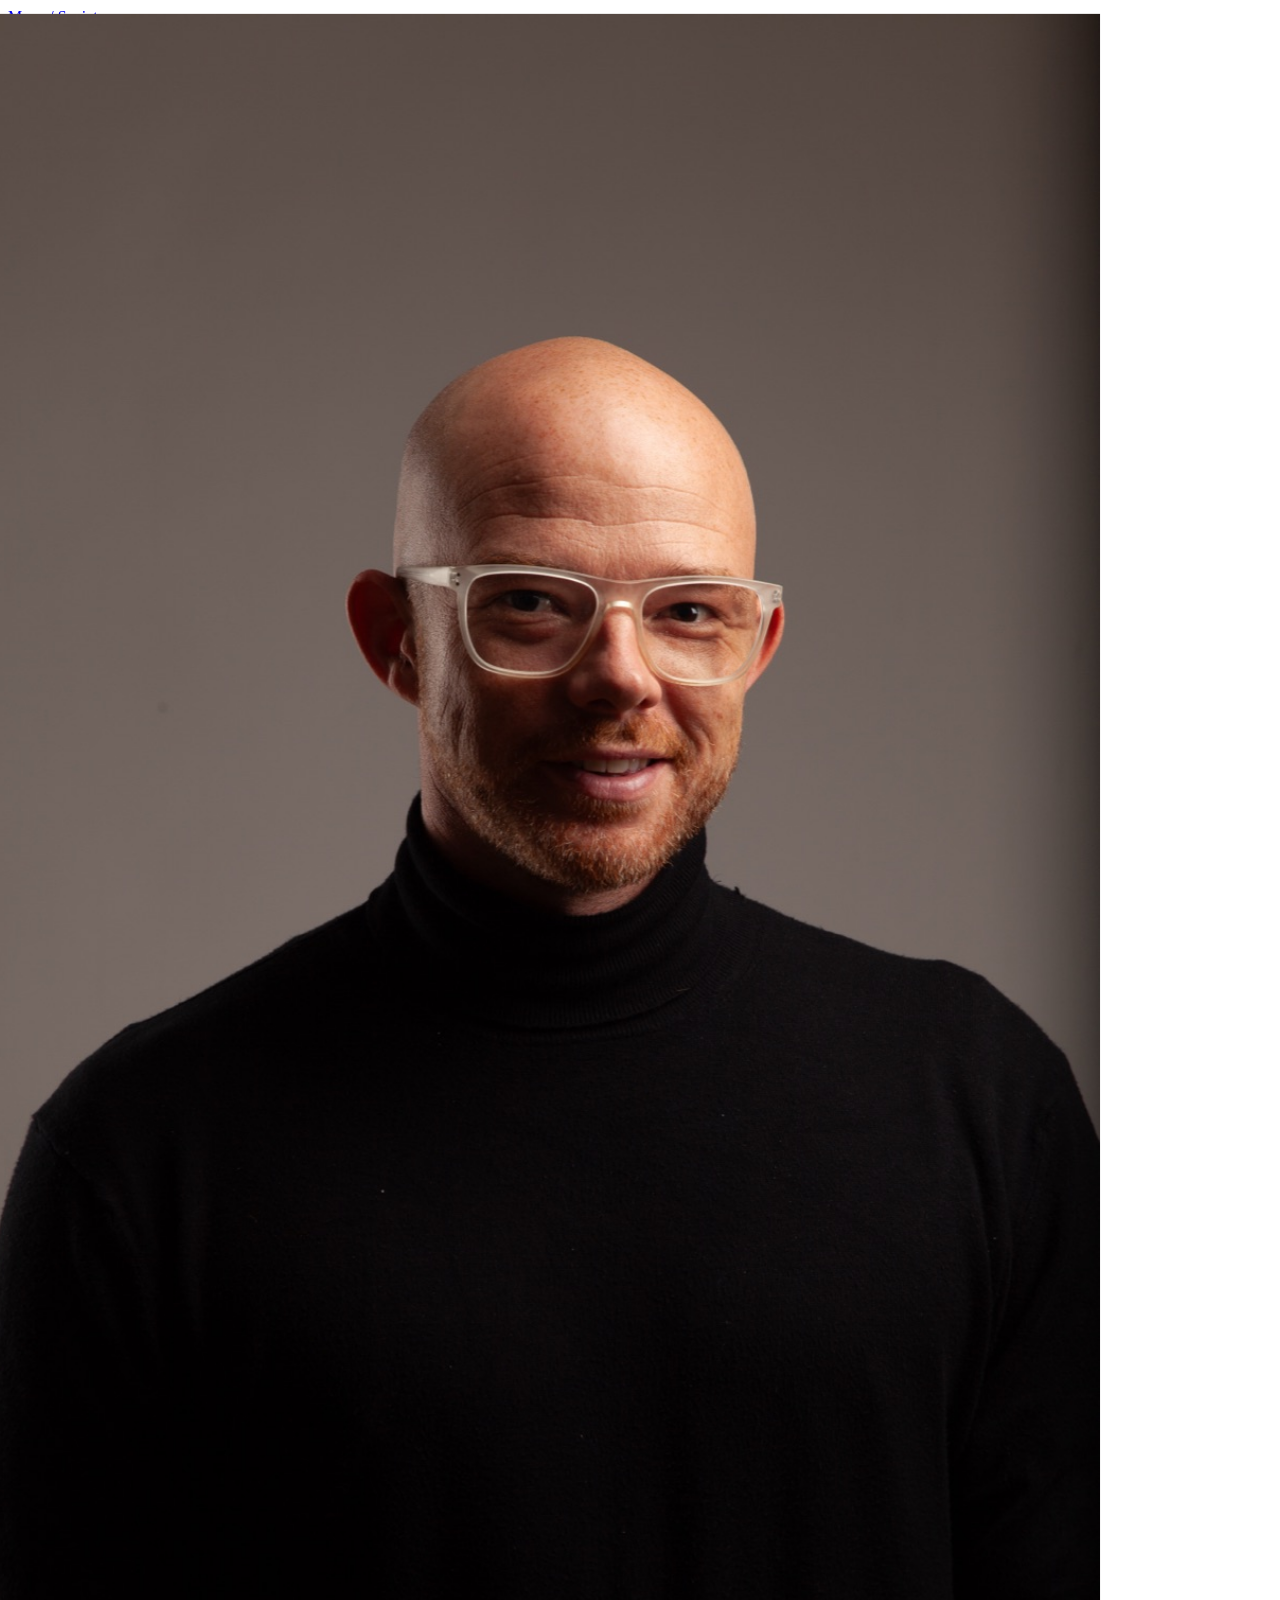
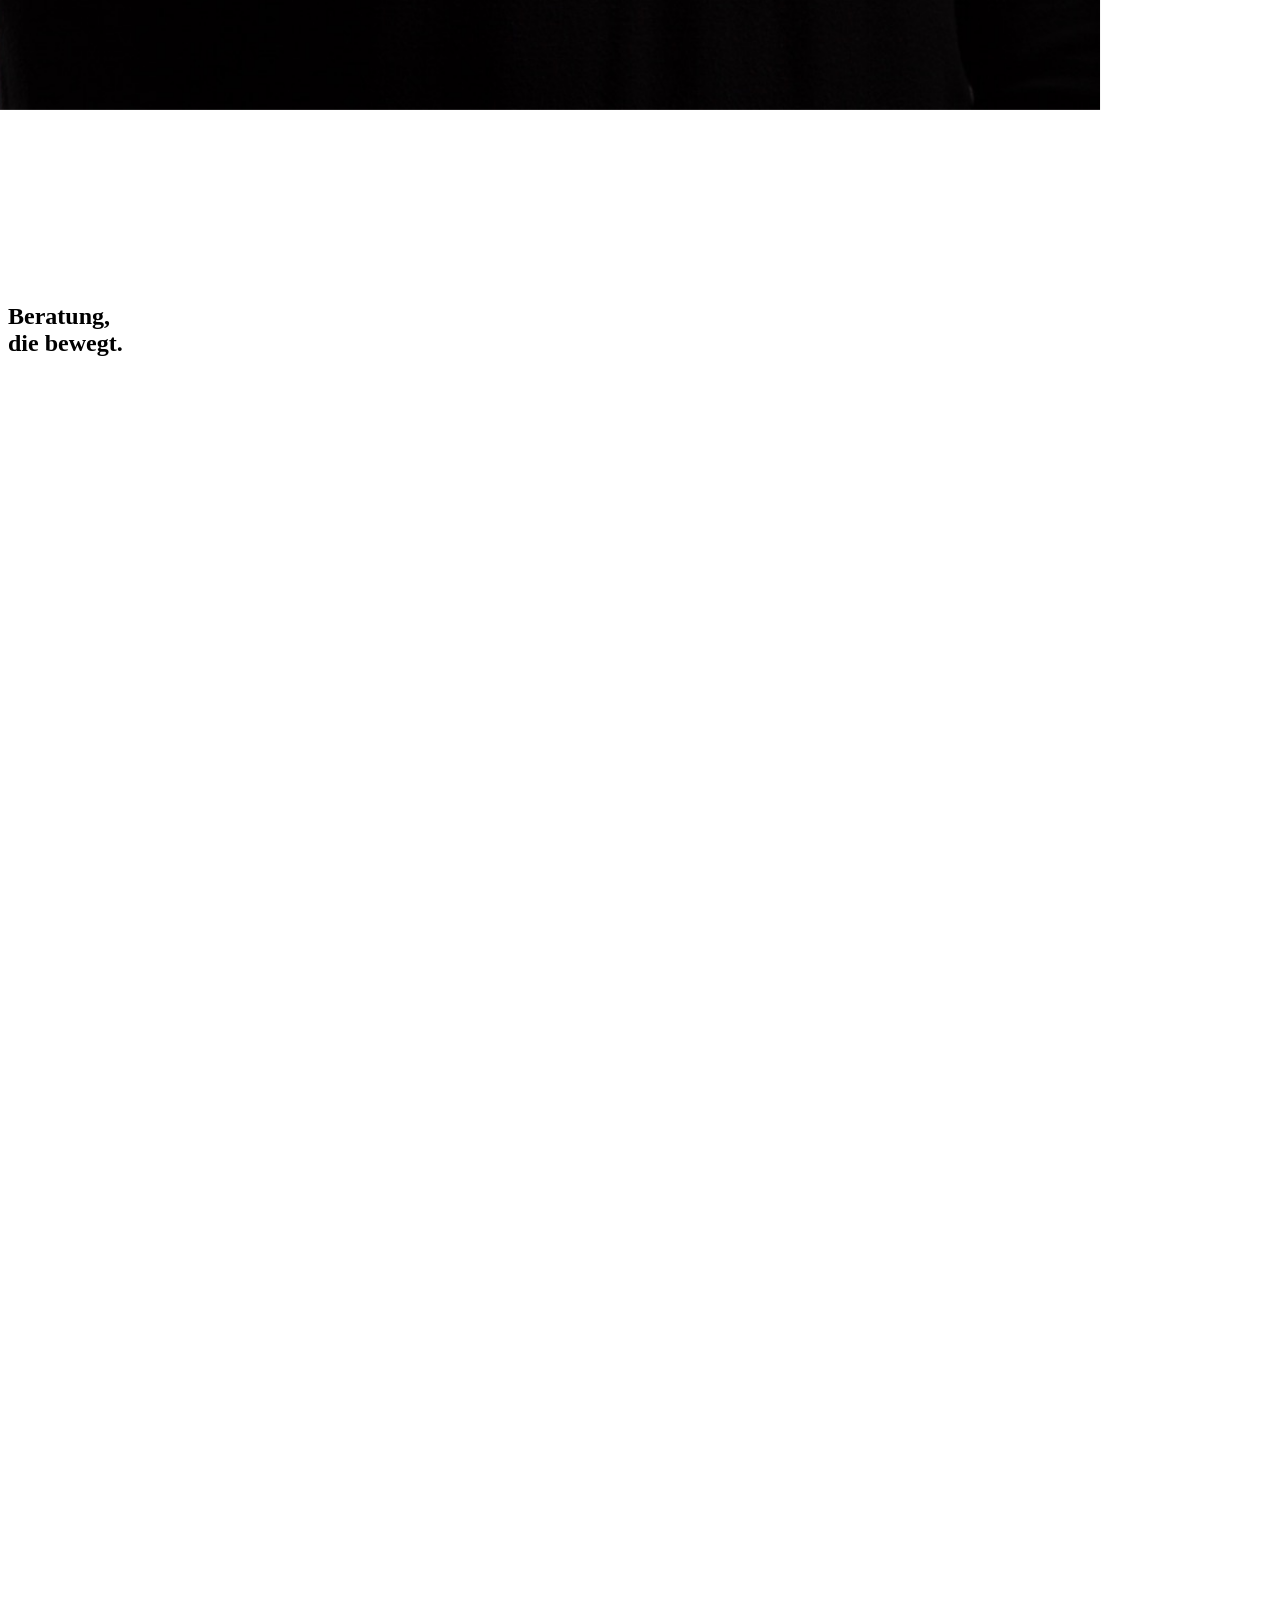
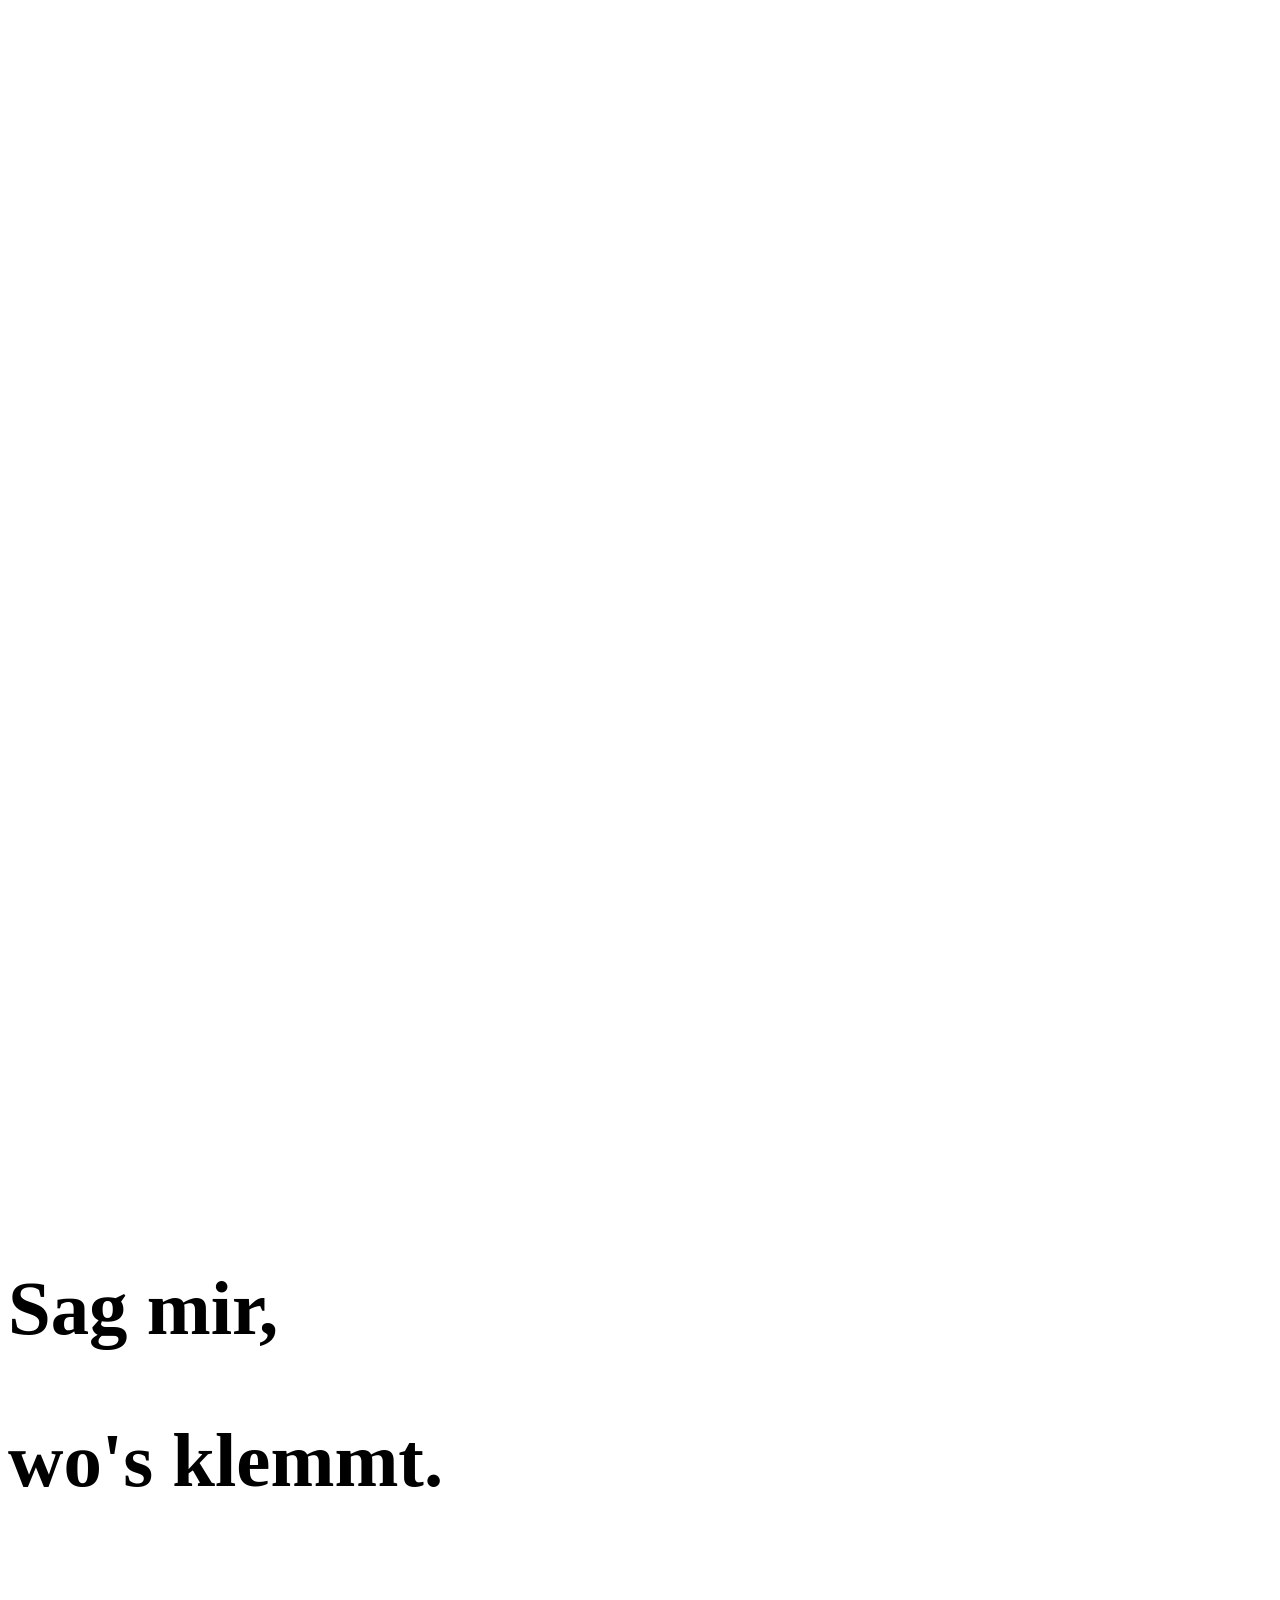
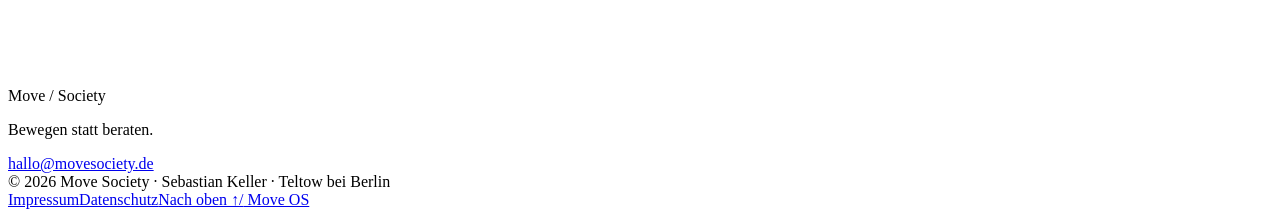
==== commit 0ebd6c77: "Praxis-Cases, Events im Menü, Eventgrafik statt Foto Co-Authored-By: Claude Fable 5 <noreply@anthrop" ====
--- a/index.html
+++ b/index.html
@@ -1 +1 @@
-<!DOCTYPE html><!--46aTPtG__Gza0q8lpd1NV--><html lang="de"><head><meta charSet="utf-8"/><meta name="viewport" content="width=device-width, initial-scale=1"/><link rel="preload" href="/movesociety/_next/static/media/26d0ba92e140f0dc-s.p.woff2" as="font" crossorigin="" type="font/woff2"/><link rel="preload" href="/movesociety/_next/static/media/437e5f23c97e320c-s.p.woff2" as="font" crossorigin="" type="font/woff2"/><link rel="preload" href="/movesociety/_next/static/media/67d60655232d436d-s.p.woff2" as="font" crossorigin="" type="font/woff2"/><link rel="preload" href="/movesociety/_next/static/media/9cc5b37ab1350db7-s.p.woff2" as="font" crossorigin="" type="font/woff2"/><link rel="preload" href="/movesociety/_next/static/media/e6099e249fd938cc-s.p.woff2" as="font" crossorigin="" type="font/woff2"/><link rel="preload" href="/movesociety/_next/static/media/e9b443debf0e5df9-s.p.woff2" as="font" crossorigin="" type="font/woff2"/><link rel="preload" as="image" href="images/hero.jpg"/><link rel="preload" as="image" href="images/showreel.jpg"/><link rel="preload" as="image" href="images/portrait.jpg"/><link rel="preload" as="image" href="images/nimbuscloud.png"/><link rel="stylesheet" href="/movesociety/_next/static/css/a9c6a8e65b8935a1.css" data-precedence="next"/><link rel="preload" as="script" fetchPriority="low" href="/movesociety/_next/static/chunks/webpack-756d85821efed481.js"/><script src="/movesociety/_next/static/chunks/4bd1b696-c023c6e3521b1417.js" async=""></script><script src="/movesociety/_next/static/chunks/255-36947ee216ccb3b9.js" async=""></script><script src="/movesociety/_next/static/chunks/main-app-454914f5c5431705.js" async=""></script><script src="/movesociety/_next/static/chunks/app/layout-f4de5edbf8414ba8.js" async=""></script><script src="/movesociety/_next/static/chunks/619-ba102abea3e3d0e4.js" async=""></script><script src="/movesociety/_next/static/chunks/340-a02f52c3bad68309.js" async=""></script><script src="/movesociety/_next/static/chunks/app/page-cce775e490e0cf36.js" async=""></script><meta name="next-size-adjust" content=""/><title>Move Society — Beratung, die bewegt.</title><meta name="description" content="Beratung für inhabergeführte Unternehmen: Potenziale erkennen, klare Entscheidungen treffen, Veränderungen umsetzen. Expertise für Membership- und wiederkehrende Geschäftsmodelle."/><meta property="og:title" content="Move Society — Beratung, die bewegt."/><meta property="og:description" content="Potenziale erkennen, klare Entscheidungen treffen, Veränderungen umsetzen. Bewegen statt beraten."/><meta property="og:locale" content="de_DE"/><meta property="og:type" content="website"/><meta name="twitter:card" content="summary"/><meta name="twitter:title" content="Move Society — Beratung, die bewegt."/><meta name="twitter:description" content="Potenziale erkennen, klare Entscheidungen treffen, Veränderungen umsetzen. Bewegen statt beraten."/><script src="/movesociety/_next/static/chunks/polyfills-42372ed130431b0a.js" noModule=""></script></head><body class="__variable_5b8fb2 __variable_43c684 __variable_0e9f5f" style="font-family:var(--font-sans)"><div hidden=""><!--$--><!--/$--></div><header class="fixed inset-x-0 top-0 z-50 transition-all duration-500 "><nav class="mx-auto flex max-w-[1280px] items-center justify-between px-6 py-4 md:px-10"><a href="#top" class="font-display text-[19px] font-bold uppercase leading-none tracking-tight transition-colors duration-500 text-bone">Move <span class="text-ember">/</span> Society</a><div class="hidden items-center gap-7 md:flex"><a href="#leistungen" class="font-display text-[13.5px] font-bold uppercase tracking-[0.1em] transition-colors duration-300 text-bone/60 hover:text-bone">Leistungen</a><a href="#methode" class="font-display text-[13.5px] font-bold uppercase tracking-[0.1em] transition-colors duration-300 text-bone/60 hover:text-bone">Methode</a><a href="#pakete" class="font-display text-[13.5px] font-bold uppercase tracking-[0.1em] transition-colors duration-300 text-bone/60 hover:text-bone">Pakete</a><a href="#ueber-mich" class="font-display text-[13.5px] font-bold uppercase tracking-[0.1em] transition-colors duration-300 text-bone/60 hover:text-bone">Über mich</a><a href="https://moveos-coral.vercel.app" title="Move OS — dein Betriebssystem" class="font-display text-[13.5px] font-bold uppercase tracking-[0.1em] transition-colors duration-300 text-bone/60 hover:text-bone hover:!text-ember"><span class="text-ember">/</span> OS</a><a href="#kontakt" class="group border border-ember bg-ember px-5 py-2.5 font-display text-[13px] font-bold uppercase tracking-[0.12em] text-ink transition-colors duration-300 hover:border-ink hover:bg-ink hover:text-bone">/ Erstgespräch</a></div><a href="#kontakt" class="border border-ember bg-ember px-4 py-2 font-display text-[12px] font-bold uppercase tracking-[0.12em] text-ink md:hidden">/ Erstgespräch</a></nav></header><main><section id="top" class="relative flex min-h-[100svh] flex-col justify-end overflow-hidden bg-ink text-bone"><div class="absolute inset-0" style="transform:scale(1.06)"><img src="images/hero.jpg" alt="" class="photo-warm h-full w-full object-cover object-[70%_18%] opacity-55 md:object-[75%_20%]"/></div><div class="absolute inset-0 bg-gradient-to-r from-ink via-ink/75 to-ink/25"></div><div class="absolute inset-x-0 bottom-0 h-48 bg-gradient-to-t from-ink to-transparent"></div><canvas class="pointer-events-none absolute inset-0 h-full w-full" aria-hidden="true"></canvas><div class="relative mx-auto w-full max-w-[1280px] px-6 pb-24 pt-36 md:px-10 md:pb-28"><p class="mb-7 font-display text-[13px] font-bold uppercase tracking-[0.24em] text-ember" style="opacity:0">/ Beratung für inhabergeführte Unternehmen</p><h1 class="font-display font-bold uppercase leading-[0.88] tracking-[-0.01em]"><div class="overflow-hidden"><div style="transform:translateY(108%)"><span class="block text-[clamp(3.6rem,11vw,10rem)]">Beratung,</span></div></div><div class="overflow-hidden"><div style="transform:translateY(108%)"><span class="block text-[clamp(3.6rem,11vw,10rem)]">die bewegt<span class="text-ember">.</span></span></div></div></h1><div class="mt-10 grid gap-8 md:grid-cols-12 md:items-end"><div class="md:col-span-6" style="opacity:0;transform:translateY(24px)"><p class="max-w-lg text-[clamp(1rem,1.4vw,1.15rem)] leading-relaxed text-bone/70">Ich unterstütze Unternehmen dabei, Potenziale zu erkennen, klare Entscheidungen zu treffen und Veränderungen erfolgreich umzusetzen.</p><p class="mt-4 max-w-lg border-l-2 border-ember pl-4 text-[14.5px] leading-relaxed text-bone/85">Experte für nachhaltige Unternehmensentwicklung — mit besonderer Expertise für Membership- und wiederkehrende Geschäftsmodelle.</p></div><div class="flex flex-wrap items-center gap-4 md:col-span-6 md:justify-end" style="opacity:0;transform:translateY(24px)"><a href="#kontakt" class="group border border-ember bg-ember px-7 py-3.5 font-display text-[13.5px] font-bold uppercase tracking-[0.13em] text-ink transition-colors duration-300 hover:border-bone hover:bg-bone">/ Potenzialanalyse anfragen</a><a href="#pakete" class="border border-bone/30 px-7 py-3.5 font-display text-[13.5px] font-bold uppercase tracking-[0.13em] text-bone transition-colors duration-300 hover:border-ember hover:text-ember">Pakete ansehen</a></div></div><div class="mt-14 flex items-center justify-between border-t border-bone/15 pt-5" style="opacity:0"><span class="font-serif text-[16px] italic text-bone/55">Bewegen statt beraten.</span><span class="hidden items-center gap-3 font-display text-[11px] font-bold uppercase tracking-[0.2em] text-bone/35 md:flex">Scrollen <span class="inline-block rotate-90 text-ember">→</span></span></div></div></section><section class="bg-ink px-6 py-24 text-bone md:px-10 md:py-36"><div class="mx-auto max-w-[1280px]"><div style="opacity:0;transform:translateY(32px)"><p class="mb-12 font-display text-[13px] font-bold uppercase tracking-[0.24em] text-ember">// 01 — Haltung</p></div><div class="grid gap-16 md:grid-cols-2"><div style="opacity:0;transform:translateY(32px)"><p class="max-w-lg text-[clamp(1.15rem,1.8vw,1.5rem)] leading-relaxed text-bone/80">Ich glaube nicht an Berichte, die in Schubladen verschwinden. Ich glaube nicht an Strategien, die niemals umgesetzt werden. Und ich glaube nicht daran, dass Wachstum Zufall ist.</p><p class="mt-8 max-w-lg text-[15px] leading-relaxed text-bone/50">Beratung endet für mich nicht mit einer Präsentation. Sie beginnt dort, wo Veränderungen im Unternehmen sichtbar werden.</p></div><div><div style="opacity:0;transform:translateY(32px)"><div class="border-b border-bone/10 py-6 first:pt-0"><span class="block font-display text-[clamp(1.5rem,2.6vw,2.2rem)] font-bold uppercase leading-tight text-bone/45">Nicht mehr Aufgaben.</span><span class="block font-display text-[clamp(1.5rem,2.6vw,2.2rem)] font-bold uppercase leading-tight text-bone"><span class="text-ember">/</span> <!-- -->Sondern die richtigen.</span></div></div><div style="opacity:0;transform:translateY(32px)"><div class="border-b border-bone/10 py-6 first:pt-0"><span class="block font-display text-[clamp(1.5rem,2.6vw,2.2rem)] font-bold uppercase leading-tight text-bone/45">Nicht mehr Projekte.</span><span class="block font-display text-[clamp(1.5rem,2.6vw,2.2rem)] font-bold uppercase leading-tight text-bone"><span class="text-ember">/</span> <!-- -->Sondern die richtigen Prioritäten.</span></div></div><div style="opacity:0;transform:translateY(32px)"><div class="border-b border-bone/10 py-6 first:pt-0"><span class="block font-display text-[clamp(1.5rem,2.6vw,2.2rem)] font-bold uppercase leading-tight text-bone/45">Nicht mehr Komplexität.</span><span class="block font-display text-[clamp(1.5rem,2.6vw,2.2rem)] font-bold uppercase leading-tight text-bone"><span class="text-ember">/</span> <!-- -->Sondern mehr Klarheit.</span></div></div></div></div></div></section><section id="leistungen" class="bg-bone px-6 py-24 md:px-10 md:py-36"><div class="mx-auto max-w-[1280px]"><div style="opacity:0;transform:translateY(32px)"><p class="mb-3 font-display text-[13px] font-bold uppercase tracking-[0.24em] text-ember">// 02 — Leistungsbereiche</p><h2 class="max-w-3xl font-display text-[clamp(2.4rem,5vw,4.5rem)] font-bold uppercase leading-[0.92] text-ink">Vier Bereiche. <span class="text-ink/40">Ein Ziel:</span> Umsetzung.</h2></div><div class="mt-14 grid gap-px border border-ink/12 bg-ink/12 md:grid-cols-2"><div class="bg-bone p-8 md:p-10"><div style="opacity:0;transform:translateY(32px)"><div class="flex items-start justify-between gap-4"><span class="font-display text-[15px] font-bold text-ember">// <!-- -->01</span></div><h3 class="mt-3 font-display text-[clamp(1.5rem,2.4vw,2rem)] font-bold uppercase leading-tight text-ink">Strategieentwicklung</h3><p class="mt-3 max-w-md text-[15px] leading-relaxed text-ink/55">Ich unterstütze Unternehmen dabei, ihre strategische Ausrichtung zu schärfen und nachhaltiges Wachstum planbar zu machen.</p><ul class="mt-6 flex flex-wrap gap-x-5 gap-y-2"><li class="text-[13.5px] text-ink/70"><span class="mr-1.5 font-display font-bold text-ember">/</span>Unternehmensstrategie</li><li class="text-[13.5px] text-ink/70"><span class="mr-1.5 font-display font-bold text-ember">/</span>Geschäftsmodell</li><li class="text-[13.5px] text-ink/70"><span class="mr-1.5 font-display font-bold text-ember">/</span>Positionierung</li><li class="text-[13.5px] text-ink/70"><span class="mr-1.5 font-display font-bold text-ember">/</span>Preisstrategie</li><li class="text-[13.5px] text-ink/70"><span class="mr-1.5 font-display font-bold text-ember">/</span>Wachstumsstrategie</li><li class="text-[13.5px] text-ink/70"><span class="mr-1.5 font-display font-bold text-ember">/</span>Wettbewerbsanalyse</li></ul><p class="mt-7 border-l-2 border-ember pl-4 font-serif text-[17px] italic text-ink">Klare Entscheidungen statt Unsicherheit.</p></div></div><div class="bg-bone p-8 md:p-10"><div style="opacity:0;transform:translateY(32px)"><div class="flex items-start justify-between gap-4"><span class="font-display text-[15px] font-bold text-ember">// <!-- -->02</span></div><h3 class="mt-3 font-display text-[clamp(1.5rem,2.4vw,2rem)] font-bold uppercase leading-tight text-ink">Vertriebs- &amp; Wachstumsstrategie</h3><p class="mt-3 max-w-md text-[15px] leading-relaxed text-ink/55">Ich entwickle Strategien, mit denen Unternehmen planbar neue Kunden gewinnen und bestehende Kunden langfristig binden.</p><ul class="mt-6 flex flex-wrap gap-x-5 gap-y-2"><li class="text-[13.5px] text-ink/70"><span class="mr-1.5 font-display font-bold text-ember">/</span>Marketingstrategie</li><li class="text-[13.5px] text-ink/70"><span class="mr-1.5 font-display font-bold text-ember">/</span>Lead-to-Sale-Prozess</li><li class="text-[13.5px] text-ink/70"><span class="mr-1.5 font-display font-bold text-ember">/</span>Customer Journey</li><li class="text-[13.5px] text-ink/70"><span class="mr-1.5 font-display font-bold text-ember">/</span>Vertrieb</li><li class="text-[13.5px] text-ink/70"><span class="mr-1.5 font-display font-bold text-ember">/</span>Empfehlungsmarketing</li><li class="text-[13.5px] text-ink/70"><span class="mr-1.5 font-display font-bold text-ember">/</span>Conversion-Optimierung</li></ul><p class="mt-7 border-l-2 border-ember pl-4 font-serif text-[17px] italic text-ink">Planbares Wachstum.</p></div></div><div class="bg-bone p-8 md:p-10"><div style="opacity:0;transform:translateY(32px)"><div class="flex items-start justify-between gap-4"><span class="font-display text-[15px] font-bold text-ember">// <!-- -->03</span></div><h3 class="mt-3 font-display text-[clamp(1.5rem,2.4vw,2rem)] font-bold uppercase leading-tight text-ink">Business Systems</h3><p class="mt-3 max-w-md text-[15px] leading-relaxed text-ink/55">Ich entwickle Systeme und Prozesse, die Unternehmen effizienter, skalierbarer und unabhängiger vom Unternehmer machen.</p><ul class="mt-6 flex flex-wrap gap-x-5 gap-y-2"><li class="text-[13.5px] text-ink/70"><span class="mr-1.5 font-display font-bold text-ember">/</span>Prozessoptimierung</li><li class="text-[13.5px] text-ink/70"><span class="mr-1.5 font-display font-bold text-ember">/</span>Digitalisierung</li><li class="text-[13.5px] text-ink/70"><span class="mr-1.5 font-display font-bold text-ember">/</span>KI-Integration</li><li class="text-[13.5px] text-ink/70"><span class="mr-1.5 font-display font-bold text-ember">/</span>Automatisierung</li><li class="text-[13.5px] text-ink/70"><span class="mr-1.5 font-display font-bold text-ember">/</span>CRM</li><li class="text-[13.5px] text-ink/70"><span class="mr-1.5 font-display font-bold text-ember">/</span>Organisationsentwicklung</li><li class="text-[13.5px] text-ink/70"><span class="mr-1.5 font-display font-bold text-ember">/</span>KPI-Systeme</li></ul><p class="mt-7 border-l-2 border-ember pl-4 font-serif text-[17px] italic text-ink">Ein Unternehmen, das zuverlässig funktioniert.</p></div></div><div class="bg-bone p-8 md:p-10"><div style="opacity:0;transform:translateY(32px)"><div class="flex items-start justify-between gap-4"><span class="font-display text-[15px] font-bold text-ember">// <!-- -->04</span><span class="bg-ember px-2 py-0.5 font-display text-[11px] font-bold uppercase tracking-[0.13em] text-ink">/ Spezialisierung</span></div><h3 class="mt-3 font-display text-[clamp(1.5rem,2.4vw,2rem)] font-bold uppercase leading-tight text-ink">Membership-Strategie</h3><p class="mt-3 max-w-md text-[15px] leading-relaxed text-ink/55">Ich entwickle Mitgliedschafts- und Abo-Modelle, die Kunden langfristig binden und wiederkehrende Umsätze schaffen.</p><ul class="mt-6 flex flex-wrap gap-x-5 gap-y-2"><li class="text-[13.5px] text-ink/70"><span class="mr-1.5 font-display font-bold text-ember">/</span>Membership-Modelle</li><li class="text-[13.5px] text-ink/70"><span class="mr-1.5 font-display font-bold text-ember">/</span>Preisstrategie</li><li class="text-[13.5px] text-ink/70"><span class="mr-1.5 font-display font-bold text-ember">/</span>Kundenbindung</li><li class="text-[13.5px] text-ink/70"><span class="mr-1.5 font-display font-bold text-ember">/</span>Community-Aufbau</li><li class="text-[13.5px] text-ink/70"><span class="mr-1.5 font-display font-bold text-ember">/</span>Customer Lifetime Value</li><li class="text-[13.5px] text-ink/70"><span class="mr-1.5 font-display font-bold text-ember">/</span>Upselling</li><li class="text-[13.5px] text-ink/70"><span class="mr-1.5 font-display font-bold text-ember">/</span>Retention</li></ul><p class="mt-7 border-l-2 border-ember pl-4 font-serif text-[17px] italic text-ink">Mehr wiederkehrende Umsätze und stärkere Kundenbindung.</p></div></div></div></div></section><section id="methode" class="relative overflow-hidden bg-bone-muted px-6 py-24 md:px-10 md:py-36"><div aria-hidden="true" class="pointer-events-none absolute left-1/2 top-1/2 h-[2px] w-[160%] -translate-x-1/2 rotate-[-18deg] bg-ember/15"></div><div class="relative mx-auto max-w-[1280px]"><div style="opacity:0;transform:translateY(32px)"><p class="mb-3 font-display text-[13px] font-bold uppercase tracking-[0.24em] text-ember">// 03 — Methode</p><h2 class="font-display text-[clamp(2.4rem,5vw,4.5rem)] font-bold uppercase leading-[0.92] text-ink">Jedes Projekt folgt<br/>dem MOVE <span class="text-ember">/</span> Framework.</h2></div><div class="mt-16 grid grid-cols-2 gap-y-14 md:grid-cols-4 md:gap-y-0"><div class="relative px-2 md:px-6" style="opacity:0;transform:translateY(36px)"><div class="flex items-start gap-1"><span class="font-display text-[clamp(5.5rem,11vw,10.5rem)] font-black leading-[0.85] text-ink">M</span><span aria-hidden="true" class="mt-1 hidden font-display text-[clamp(3rem,6vw,5.5rem)] font-bold leading-none text-ember md:block" style="opacity:0;transform:scale(0.6)">/</span></div><div class="mt-5 h-[2px] origin-left bg-ember" style="transform:scaleX(0)"></div><div class="mt-4 flex items-baseline gap-2.5"><span class="font-display text-[12px] font-bold text-ember">// <!-- -->01</span><span class="font-display text-[17px] font-bold uppercase tracking-[0.05em] text-ink">Measure</span></div><p class="mt-1 font-serif text-[15.5px] italic text-ink/55">Potenziale erkennen.</p></div><div class="relative px-2 md:px-6" style="opacity:0;transform:translateY(36px)"><div class="flex items-start gap-1"><span class="font-display text-[clamp(5.5rem,11vw,10.5rem)] font-black leading-[0.85] text-ink">O</span><span aria-hidden="true" class="mt-1 hidden font-display text-[clamp(3rem,6vw,5.5rem)] font-bold leading-none text-ember md:block" style="opacity:0;transform:scale(0.6)">/</span></div><div class="mt-5 h-[2px] origin-left bg-ember" style="transform:scaleX(0)"></div><div class="mt-4 flex items-baseline gap-2.5"><span class="font-display text-[12px] font-bold text-ember">// <!-- -->02</span><span class="font-display text-[17px] font-bold uppercase tracking-[0.05em] text-ink">Optimize</span></div><p class="mt-1 font-serif text-[15.5px] italic text-ink/55">Prioritäten setzen.</p></div><div class="relative px-2 md:px-6" style="opacity:0;transform:translateY(36px)"><div class="flex items-start gap-1"><span class="font-display text-[clamp(5.5rem,11vw,10.5rem)] font-black leading-[0.85] text-ink">V</span><span aria-hidden="true" class="mt-1 hidden font-display text-[clamp(3rem,6vw,5.5rem)] font-bold leading-none text-ember md:block" style="opacity:0;transform:scale(0.6)">/</span></div><div class="mt-5 h-[2px] origin-left bg-ember" style="transform:scaleX(0)"></div><div class="mt-4 flex items-baseline gap-2.5"><span class="font-display text-[12px] font-bold text-ember">// <!-- -->03</span><span class="font-display text-[17px] font-bold uppercase tracking-[0.05em] text-ink">Value</span></div><p class="mt-1 font-serif text-[15.5px] italic text-ink/55">Lösungen entwickeln.</p></div><div class="relative px-2 md:px-6" style="opacity:0;transform:translateY(36px)"><div class="flex items-start gap-1"><span class="font-display text-[clamp(5.5rem,11vw,10.5rem)] font-black leading-[0.85] text-ink">E</span></div><div class="mt-5 h-[2px] origin-left bg-ember" style="transform:scaleX(0)"></div><div class="mt-4 flex items-baseline gap-2.5"><span class="font-display text-[12px] font-bold text-ember">// <!-- -->04</span><span class="font-display text-[17px] font-bold uppercase tracking-[0.05em] text-ink">Expand</span></div><p class="mt-1 font-serif text-[15.5px] italic text-ink/55">Umsetzen &amp; wachsen.</p></div></div><div style="opacity:0;transform:translateY(32px)"><p class="mt-16 max-w-xl border-l-2 border-ember pl-5 text-[15px] leading-relaxed text-ink/60">Vom ersten Blick auf die Zahlen bis zur umgesetzten Veränderung — in dieser Reihenfolge, ohne Abkürzung. Denn Analyse schafft Erkenntnis,<!-- --> <strong class="text-ink">Umsetzung schafft Erfolg.</strong></p></div></div></section><section class="relative flex min-h-[62vh] items-end overflow-hidden bg-ink"><img src="images/showreel.jpg" alt="" class="photo-warm absolute inset-0 h-full w-full object-cover opacity-45"/><div class="absolute inset-0 bg-gradient-to-t from-ink via-ink/30 to-ink/10"></div><div class="relative mx-auto w-full max-w-[1280px] px-6 pb-16 pt-32 md:px-10"><div style="opacity:0;transform:translateY(32px)"><div class="font-display text-[15px] font-bold text-ember">///</div><p class="mt-3 max-w-3xl font-serif text-[clamp(1.6rem,3.4vw,2.8rem)] italic leading-[1.15] text-bone">Ich glaube nicht an Beschäftigung.<br/>Ich glaube an Wirkung.</p></div></div></section><section id="produkte" class="bg-bone px-6 py-24 md:px-10 md:py-36"><div class="mx-auto max-w-[1280px]"><div style="opacity:0;transform:translateY(32px)"><p class="mb-3 font-display text-[13px] font-bold uppercase tracking-[0.24em] text-ember">// 04 — Produkte</p><h2 class="max-w-3xl font-display text-[clamp(2.4rem,5vw,4.5rem)] font-bold uppercase leading-[0.92] text-ink">Der Einstieg ist klar.<br/><span class="text-ink/40">Das Ziel auch.</span></h2></div><div class="mt-14 grid gap-6 md:grid-cols-2"><div style="opacity:0;transform:translateY(32px)"><div class="h-full border-t-2 border-ember bg-bone-muted p-8 md:p-10"><span class="font-display text-[12px] font-bold uppercase tracking-[0.2em] text-ink/45">/ Der Einstieg</span><h3 class="mt-3 font-display text-[clamp(1.7rem,2.8vw,2.4rem)] font-bold uppercase leading-tight text-ink">Potenzialanalyse</h3><p class="mt-3 text-[15px] leading-relaxed text-ink/55">Der Einstieg in jede Zusammenarbeit: Ausgangssituation verstehen, Potenziale erkennen, die drei größten Hebel identifizieren.</p><div class="mt-7 border-t border-ink/12 pt-5"><span class="font-display text-[12px] font-bold uppercase tracking-[0.16em] text-ink/45">Ergebnis</span><p class="mt-2 font-display text-[19px] font-bold uppercase text-ink">Analyse <span class="text-ember">/</span> Prioritäten<!-- --> <span class="text-ember">/</span> Roadmap</p></div></div></div><div style="opacity:0;transform:translateY(32px)"><div class="h-full bg-ink p-8 text-bone md:p-10"><span class="bg-ember px-2 py-0.5 font-display text-[11px] font-bold uppercase tracking-[0.13em] text-ink">/ Sparringspartner</span><h3 class="mt-4 font-display text-[clamp(1.7rem,2.8vw,2.4rem)] font-bold uppercase leading-tight">Strategische Unternehmensbegleitung</h3><p class="mt-3 text-[15px] leading-relaxed text-bone/60">Ich begleite Unternehmen über mehrere Monate als Sparringspartner — an deiner Seite, nicht von außen.</p><ul class="mt-6 grid grid-cols-2 gap-x-4 gap-y-2"><li class="text-[13px] text-bone/75"><span class="mr-1.5 font-display font-bold text-ember">/</span>Regelmäßige Strategiegespräche</li><li class="text-[13px] text-bone/75"><span class="mr-1.5 font-display font-bold text-ember">/</span>Roadmap-Reviews</li><li class="text-[13px] text-bone/75"><span class="mr-1.5 font-display font-bold text-ember">/</span>KPI-Besprechungen</li><li class="text-[13px] text-bone/75"><span class="mr-1.5 font-display font-bold text-ember">/</span>Umsetzungskontrolle</li><li class="text-[13px] text-bone/75"><span class="mr-1.5 font-display font-bold text-ember">/</span>Priorisierung</li><li class="text-[13px] text-bone/75"><span class="mr-1.5 font-display font-bold text-ember">/</span>Unterstützung bei Entscheidungen</li></ul></div></div></div><div class="mt-6 grid gap-px border border-ink/12 bg-ink/12 md:grid-cols-4"><div class="bg-bone p-6"><div style="opacity:0;transform:translateY(32px)"><h4 class="font-display text-[16px] font-bold uppercase leading-tight text-ink"><span class="text-ember">/</span> <!-- -->Strategieentwicklung</h4><p class="mt-2 text-[13px] leading-relaxed text-ink/55">Gemeinsam entwickeln wir eine klare Richtung für das Unternehmen.</p></div></div><div class="bg-bone p-6"><div style="opacity:0;transform:translateY(32px)"><h4 class="font-display text-[16px] font-bold uppercase leading-tight text-ink"><span class="text-ember">/</span> <!-- -->Vertriebs- &amp; Wachstumsstrategie</h4><p class="mt-2 text-[13px] leading-relaxed text-ink/55">Marketing, Vertrieb und Customer Journey werden aufeinander abgestimmt.</p></div></div><div class="bg-bone p-6"><div style="opacity:0;transform:translateY(32px)"><h4 class="font-display text-[16px] font-bold uppercase leading-tight text-ink"><span class="text-ember">/</span> <!-- -->Prozess- &amp; Digitalisierungsberatung</h4><p class="mt-2 text-[13px] leading-relaxed text-ink/55">Ich entwickle effiziente Prozesse und unterstütze bei Digitalisierung und KI.</p></div></div><div class="bg-bone p-6"><div style="opacity:0;transform:translateY(32px)"><h4 class="font-display text-[16px] font-bold uppercase leading-tight text-ink"><span class="text-ember">/</span> <!-- -->Membership-Strategie</h4><p class="mt-2 text-[13px] leading-relaxed text-ink/55">Entwicklung oder Optimierung von Mitgliedschafts- und Abo-Modellen.</p></div></div></div></div></section><section id="pakete" class="bg-bone-muted px-6 py-24 md:px-10 md:py-36"><div class="mx-auto max-w-[1280px]"><div style="opacity:0;transform:translateY(32px)"><p class="mb-3 font-display text-[13px] font-bold uppercase tracking-[0.24em] text-ember">// 05 — Pakete</p><h2 class="max-w-3xl font-display text-[clamp(2.4rem,5vw,4.5rem)] font-bold uppercase leading-[0.92] text-ink">So arbeitest du <span class="text-ink/40">mit mir.</span></h2><p class="mt-4 max-w-xl text-[15px] leading-relaxed text-ink/55">Drei Wege, ein Prinzip: Wir starten mit dem größten Hebel — nicht mit dem größten Paket. Was zu dir passt, klären wir im Erstgespräch.</p></div><div class="mt-14 grid gap-6 lg:grid-cols-3"><div class="h-full" style="opacity:0;transform:translateY(32px)"><div class="flex h-full flex-col p-8 border border-ink/12 bg-bone text-ink"><div class="flex items-baseline justify-between"><span class="font-display text-[15px] font-bold text-ember">// <!-- -->01</span><span class="font-display text-[11px] font-bold uppercase tracking-[0.16em] text-ink/40">Der Einstieg / einmalig</span></div><h3 class="mt-3 font-display text-[clamp(1.5rem,2.2vw,1.9rem)] font-bold uppercase leading-tight">Potenzialanalyse</h3><p class="mt-3 text-[14px] leading-relaxed text-ink/55">Ich analysiere dein Unternehmen und identifiziere die drei größten Hebel. Danach weißt du, wo du stehst und was als Nächstes folgt.</p><ul class="mt-5 flex-1 space-y-2"><li class="text-[13.5px] text-ink/70"><span class="mr-2 font-display font-bold text-ember">/</span>Analyse der Ausgangssituation</li><li class="text-[13.5px] text-ink/70"><span class="mr-2 font-display font-bold text-ember">/</span>Die drei größten Hebel</li><li class="text-[13.5px] text-ink/70"><span class="mr-2 font-display font-bold text-ember">/</span>Prioritäten + Roadmap</li></ul><a href="#kontakt" class="mt-7 inline-block border px-6 py-3 text-center font-display text-[13px] font-bold uppercase tracking-[0.13em] transition-colors duration-300 border-ink text-ink hover:bg-ink hover:text-bone">/ <!-- -->Analyse anfragen</a></div></div><div class="h-full" style="opacity:0;transform:translateY(32px)"><div class="flex h-full flex-col p-8 bg-ink text-bone"><div class="flex items-baseline justify-between"><span class="font-display text-[15px] font-bold text-ember">// <!-- -->02</span><span class="font-display text-[11px] font-bold uppercase tracking-[0.16em] text-bone/45">Ein Hebel / 8–12 Wochen</span></div><h3 class="mt-3 font-display text-[clamp(1.5rem,2.2vw,1.9rem)] font-bold uppercase leading-tight">Umsetzungsprojekt</h3><p class="mt-3 text-[14px] leading-relaxed text-bone/60">Wir nehmen uns den größten Hebel vor und setzen ihn gemeinsam um — z. B. Lead-to-Sale-Prozess, Preisstruktur oder Membership-Modell.</p><ul class="mt-5 flex-1 space-y-2"><li class="text-[13.5px] text-bone/80"><span class="mr-2 font-display font-bold text-ember">/</span>Ein klares Ziel, ein Ergebnis</li><li class="text-[13.5px] text-bone/80"><span class="mr-2 font-display font-bold text-ember">/</span>Umsetzung inklusive — nicht nur Konzept</li><li class="text-[13.5px] text-bone/80"><span class="mr-2 font-display font-bold text-ember">/</span>Messbar am Resultat</li></ul><a href="#kontakt" class="mt-7 inline-block border px-6 py-3 text-center font-display text-[13px] font-bold uppercase tracking-[0.13em] transition-colors duration-300 border-ember bg-ember text-ink hover:bg-bone hover:border-bone">/ <!-- -->Projekt anfragen</a></div></div><div class="h-full" style="opacity:0;transform:translateY(32px)"><div class="flex h-full flex-col p-8 border border-ink/12 bg-bone text-ink"><div class="flex items-baseline justify-between"><span class="font-display text-[15px] font-bold text-ember">// <!-- -->03</span><span class="font-display text-[11px] font-bold uppercase tracking-[0.16em] text-ink/40">Sparringspartner / 6+ Monate</span></div><h3 class="mt-3 font-display text-[clamp(1.5rem,2.2vw,1.9rem)] font-bold uppercase leading-tight">Strategische Begleitung</h3><p class="mt-3 text-[14px] leading-relaxed text-ink/55">Ich begleite dich über mehrere Monate: Strategiegespräche, Roadmap-Reviews, KPI-Besprechungen, Umsetzungskontrolle — an deiner Seite.</p><ul class="mt-5 flex-1 space-y-2"><li class="text-[13.5px] text-ink/70"><span class="mr-2 font-display font-bold text-ember">/</span>Regelmäßige Strategiegespräche</li><li class="text-[13.5px] text-ink/70"><span class="mr-2 font-display font-bold text-ember">/</span>Priorisierung + Entscheidungen</li><li class="text-[13.5px] text-ink/70"><span class="mr-2 font-display font-bold text-ember">/</span>Umsetzungskontrolle</li></ul><a href="#kontakt" class="mt-7 inline-block border px-6 py-3 text-center font-display text-[13px] font-bold uppercase tracking-[0.13em] transition-colors duration-300 border-ink text-ink hover:bg-ink hover:text-bone">/ <!-- -->Begleitung anfragen</a></div></div></div><div style="opacity:0;transform:translateY(32px)"><div class="mt-6 border-l-2 border-ember bg-bone p-7 md:p-8"><div class="flex flex-wrap items-start justify-between gap-6"><div class="max-w-2xl"><span class="font-display text-[12px] font-bold uppercase tracking-[0.2em] text-ember">/ Förderung</span><h3 class="mt-2 font-display text-[clamp(1.3rem,2vw,1.7rem)] font-bold uppercase leading-tight text-ink">Beratung kann gefördert werden — hier kannst du sparen.</h3><p class="mt-3 text-[14.5px] leading-relaxed text-ink/60">Über das BAFA-Programm „Förderung von Unternehmensberatungen für KMU“ werden Beratungskosten für kleine und mittlere Unternehmen bezuschusst — je nach Region mit bis zu 80 % des Beraterhonorars. Ob dein Unternehmen förderfähig ist und wie der Antrag läuft, klären wir im Erstgespräch — ich unterstütze dich dabei.</p></div><a href="#kontakt" class="border border-ink px-6 py-3 font-display text-[13px] font-bold uppercase tracking-[0.13em] text-ink transition-colors duration-300 hover:bg-ink hover:text-bone">/ Förderung klären</a></div></div></div></div></section><section class="relative overflow-hidden bg-ink px-6 py-24 text-bone md:px-10 md:py-36"><div class="mx-auto max-w-[1280px]"><div style="opacity:0;transform:translateY(32px)"><p class="mb-12 font-display text-[13px] font-bold uppercase tracking-[0.24em] text-ember">// 06 — Qualitätsversprechen</p></div><div><div style="opacity:0;transform:translateY(32px)"><div class="group flex items-baseline gap-5 border-b border-bone/10 py-5 transition-colors duration-500 last:border-0"><span class="font-display text-[clamp(1.2rem,2vw,1.8rem)] font-bold text-ember">/</span><span class="font-display text-[clamp(1.6rem,3.6vw,3.2rem)] font-bold uppercase leading-tight text-bone/85 transition-colors duration-500 group-hover:text-bone">Strategie ohne Umsetzung bleibt Theorie.</span></div></div><div style="opacity:0;transform:translateY(32px)"><div class="group flex items-baseline gap-5 border-b border-bone/10 py-5 transition-colors duration-500 last:border-0"><span class="font-display text-[clamp(1.2rem,2vw,1.8rem)] font-bold text-ember">/</span><span class="font-display text-[clamp(1.6rem,3.6vw,3.2rem)] font-bold uppercase leading-tight text-bone/85 transition-colors duration-500 group-hover:text-bone">Analyse schafft Erkenntnis. Umsetzung schafft Erfolg.</span></div></div><div style="opacity:0;transform:translateY(32px)"><div class="group flex items-baseline gap-5 border-b border-bone/10 py-5 transition-colors duration-500 last:border-0"><span class="font-display text-[clamp(1.2rem,2vw,1.8rem)] font-bold text-ember">/</span><span class="font-display text-[clamp(1.6rem,3.6vw,3.2rem)] font-bold uppercase leading-tight text-bone/85 transition-colors duration-500 group-hover:text-bone">Systeme statt Zufall.</span></div></div><div style="opacity:0;transform:translateY(32px)"><div class="group flex items-baseline gap-5 border-b border-bone/10 py-5 transition-colors duration-500 last:border-0"><span class="font-display text-[clamp(1.2rem,2vw,1.8rem)] font-bold text-ember">/</span><span class="font-display text-[clamp(1.6rem,3.6vw,3.2rem)] font-bold uppercase leading-tight text-bone/85 transition-colors duration-500 group-hover:text-bone">Potenziale statt Probleme.</span></div></div><div style="opacity:0;transform:translateY(32px)"><div class="group flex items-baseline gap-5 border-b border-bone/10 py-5 transition-colors duration-500 last:border-0"><span class="font-display text-[clamp(1.2rem,2vw,1.8rem)] font-bold text-ember">/</span><span class="font-display text-[clamp(1.6rem,3.6vw,3.2rem)] font-bold uppercase leading-tight text-bone/85 transition-colors duration-500 group-hover:text-bone">Chaos digitalisiert bleibt immer noch Chaos.</span></div></div><div style="opacity:0;transform:translateY(32px)"><div class="group flex items-baseline gap-5 border-b border-bone/10 py-5 transition-colors duration-500 last:border-0"><span class="font-display text-[clamp(1.2rem,2vw,1.8rem)] font-bold text-ember">/</span><span class="font-display text-[clamp(1.6rem,3.6vw,3.2rem)] font-bold uppercase leading-tight text-bone/85 transition-colors duration-500 group-hover:text-bone">Erst Prozesse säubern, dann umsetzen.</span></div></div><div style="opacity:0;transform:translateY(32px)"><div class="group flex items-baseline gap-5 border-b border-bone/10 py-5 transition-colors duration-500 last:border-0"><span class="font-display text-[clamp(1.2rem,2vw,1.8rem)] font-bold text-ember">/</span><span class="font-display text-[clamp(1.6rem,3.6vw,3.2rem)] font-bold uppercase leading-tight text-bone/85 transition-colors duration-500 group-hover:text-bone">Umsetzung statt Perfektion.</span></div></div><div style="opacity:0;transform:translateY(32px)"><div class="group flex items-baseline gap-5 border-b border-bone/10 py-5 transition-colors duration-500 last:border-0"><span class="font-display text-[clamp(1.2rem,2vw,1.8rem)] font-bold text-ember">/</span><span class="font-display text-[clamp(1.6rem,3.6vw,3.2rem)] font-bold uppercase leading-tight text-bone/85 transition-colors duration-500 group-hover:text-bone">Lieber 80 % umgesetzt als 100 % geplant.</span></div></div></div><div style="opacity:0;transform:translateY(32px)"><p class="mt-14 max-w-2xl font-serif text-[clamp(1.2rem,2vw,1.6rem)] italic leading-relaxed text-bone/70">Ich schreibe keine Konzepte für die Schublade. Ich begleite Unternehmen dabei, Potenziale zu erkennen, klare Entscheidungen zu treffen und Veränderungen erfolgreich umzusetzen.</p></div></div><div class="pointer-events-none absolute -right-10 top-1/2 -translate-y-1/2 select-none font-display text-[38rem] font-bold leading-none text-bone/[0.04]">/</div></section><section id="events" class="bg-bone-muted px-6 py-24 md:px-10 md:py-36"><div class="mx-auto max-w-[1280px]"><div style="opacity:0;transform:translateY(32px)"><p class="mb-3 font-display text-[13px] font-bold uppercase tracking-[0.24em] text-ember">// 07 — Events</p><h2 class="max-w-3xl font-display text-[clamp(2.4rem,5vw,4.5rem)] font-bold uppercase leading-[0.92] text-ink">Ich setze selbst um, <span class="text-ink/40">was ich berate.</span></h2><p class="mt-4 max-w-xl text-[15px] leading-relaxed text-ink/55">Community, Membership, Event-Vermarktung — hier kannst du es live erleben statt nur darüber lesen.</p></div><div class="mt-14 space-y-6"><div style="opacity:0;transform:translateY(32px)"><a class="group grid gap-8 border border-ink/12 bg-bone p-8 transition-colors duration-300 hover:border-ink md:grid-cols-12 md:items-center md:p-10" href="/movesociety/tanz/"><div class="md:col-span-3"><div class="font-display text-[clamp(3rem,6vw,5rem)] font-bold leading-none text-ink">08<span class="text-ember"> / </span>10</div><div class="mt-1 font-display text-[13px] font-bold uppercase tracking-[0.2em] text-ink/40">2026<!-- --> · <!-- -->18:00 Uhr</div></div><div class="md:col-span-6"><h3 class="font-display text-[clamp(1.7rem,3vw,2.4rem)] font-bold uppercase leading-none text-ink">Tanzabend<span class="text-ember transition-transform duration-300 group-hover:translate-x-1"> <!-- -->/</span></h3><div class="mt-1.5 font-display text-[13px] font-bold uppercase tracking-[0.14em] text-ink/45">Neue Kammerspiele, Kleinmachnow</div><p class="mt-3 max-w-lg text-[14px] leading-relaxed text-ink/60">Zwei Workshops — Bachata und Discofox — danach Communityabend. Das Event für Teltow, Kleinmachnow und Stahnsdorf. Kein Vorwissen, kein Partner nötig.</p></div><div class="flex items-center justify-between gap-6 md:col-span-3 md:flex-col md:items-end"><span class="font-display text-[28px] font-bold text-ink">24 €<span class="ml-1 text-[13px] tracking-[0.1em] text-ink/40">EINTRITT</span></span><span class="border border-ink px-5 py-2.5 font-display text-[12.5px] font-bold uppercase tracking-[0.13em] text-ink transition-colors duration-300 group-hover:bg-ink group-hover:text-bone">/ Zum Event</span></div></a></div></div></div></section><section id="ueber-mich" class="bg-bone px-6 py-24 md:px-10 md:py-36"><div class="mx-auto max-w-[1280px]"><div class="grid gap-14 md:grid-cols-12"><div class="md:col-span-5"><div style="opacity:0;transform:translateY(32px)"><img src="images/portrait.jpg" alt="Sebastian Keller" class="photo-warm w-full [mask-image:linear-gradient(to_bottom,black_86%,transparent),linear-gradient(to_right,transparent,black_8%,black_92%,transparent)] [mask-composite:intersect]"/></div></div><div class="md:col-span-7"><div style="opacity:0;transform:translateY(32px)"><p class="mb-3 font-display text-[13px] font-bold uppercase tracking-[0.24em] text-ember">// 08 — Über mich</p><h2 class="font-display text-[clamp(2.4rem,5vw,4.2rem)] font-bold uppercase leading-[0.92] text-ink">Move Society<br/><span class="text-ink/40">ist</span> Sebastian Keller<span class="text-ember">.</span></h2></div><div style="opacity:0;transform:translateY(32px)"><p class="mt-7 max-w-xl text-[16px] leading-relaxed text-ink/60">Eine Person, kein Apparat. Du arbeitest direkt mit mir — 13 Jahre operative Verantwortung, zwei Unternehmen eigenständig geführt: ein Membership-Unternehmen mit hunderten zahlenden Mitgliedern und eine Eventfirma. Zusammen über zwei Millionen Euro Jahresumsatz und bis zu 30 Mitarbeiter.</p><p class="mt-4 max-w-xl text-[16px] leading-relaxed text-ink/60">In dieser Zeit habe ich Preise kalkuliert, Teams aufgebaut, Kündigungen zurückgeholt, Prozesse digitalisiert — und jeden Monat dafür gesorgt, dass wiederkehrender Umsatz auch wiederkehrt. Ich weiß, wie sich Entscheidungen anfühlen, wenn es das eigene Geld ist.</p><p class="mt-4 max-w-xl text-[16px] leading-relaxed text-ink/60">Genau deshalb berate ich nicht von außen. Ich gehe mit rein, finde den größten Hebel und lege ihn gemeinsam mit dir um — bis es umgesetzt ist, nicht bis die Präsentation fertig ist.</p></div><div style="opacity:0;transform:translateY(32px)"><a href="https://nimbuscloud.at" target="_blank" rel="noopener noreferrer" class="group mt-9 flex items-center gap-5 border border-ink/12 bg-bone-muted p-5 transition-colors duration-300 hover:border-ink/25"><img src="images/nimbuscloud.png" alt="Nimbuscloud" class="h-11 w-11 shrink-0 object-contain grayscale transition-all duration-500 group-hover:grayscale-0"/><span><span class="block font-display text-[15px] font-bold uppercase tracking-[0.05em] text-ink"><span class="text-ember">/</span> Offizieller Partner von Nimbuscloud</span><span class="mt-0.5 block text-[13px] leading-snug text-ink/55">Mein Werkzeug für Prozesse, Daten, Dashboards und KI — die Software für Tanzschulen und Eventveranstalter. nimbuscloud.at ↗</span></span></a></div></div></div></div></section><section id="kontakt" class="py-24 md:py-40 px-8 md:px-16 lg:px-24" style="background-color:var(--color-bone)"><div class="max-w-[1400px] mx-auto"><p class="text-sm tracking-[0.22em] uppercase mb-14 font-bold" style="font-family:var(--font-display);color:var(--color-ember);opacity:0">/ Erstgespräch</p><div class="grid md:grid-cols-2 gap-16 md:gap-28"><div><div class="overflow-hidden mb-3"><h2 class="uppercase font-bold leading-[0.88] tracking-tight" style="font-family:var(--font-display);font-size:clamp(2.8rem, 6vw, 5.5rem);color:var(--color-ink);transform:translateY(105%)">Sag mir,</h2></div><div class="overflow-hidden mb-10"><h2 class="uppercase font-bold leading-[0.88] tracking-tight" style="font-family:var(--font-display);font-size:clamp(2.8rem, 6vw, 5.5rem);color:var(--color-ink);transform:translateY(105%)">wo&#x27;s klemmt.</h2></div><p class="leading-relaxed mb-10" style="font-family:var(--font-sans);color:rgba(18,17,16,0.5);font-size:clamp(0.95rem, 1.25vw, 1.1rem);opacity:0;transform:translateY(16px)">Kein Pitch, kein Verkaufsgespräch. Ein Erstgespräch, 30 Minuten, kostenlos. Du erzählst, was nicht rund läuft — ich sage dir ehrlich, ob und wie ich helfen kann.</p><div style="opacity:0"><a href="mailto:hallo@movesociety.de" class="text-sm transition-colors duration-200 hover:opacity-80" style="font-family:var(--font-sans);color:rgba(18,17,16,0.4)">hallo@movesociety.de</a></div></div><form class="flex flex-col gap-8" style="opacity:0;transform:translateY(20px)"><div class="grid grid-cols-2 gap-6"><div><label class="block text-xs tracking-widest uppercase mb-2.5" style="font-family:var(--font-sans);color:rgba(18,17,16,0.4)">Name<span style="color:var(--color-ember)"> *</span></label><input type="text" required="" placeholder="Dein Name" class="w-full pb-3 text-base focus:outline-none transition-colors duration-200" style="font-family:var(--font-sans);background-color:transparent;border-bottom:1px solid rgba(18,17,16,0.18);color:var(--color-ink)" name="name"/></div><div><label class="block text-xs tracking-widest uppercase mb-2.5" style="font-family:var(--font-sans);color:rgba(18,17,16,0.4)">Unternehmen</label><input type="text" placeholder="Dein Unternehmen" class="w-full pb-3 text-base focus:outline-none transition-colors duration-200" style="font-family:var(--font-sans);background-color:transparent;border-bottom:1px solid rgba(18,17,16,0.18);color:var(--color-ink)" name="studio"/></div></div><div><label class="block text-xs tracking-widest uppercase mb-2.5" style="font-family:var(--font-sans);color:rgba(18,17,16,0.4)">E-Mail<span style="color:var(--color-ember)"> *</span></label><input type="email" required="" placeholder="deine@email.de" class="w-full pb-3 text-base focus:outline-none transition-colors duration-200" style="font-family:var(--font-sans);background-color:transparent;border-bottom:1px solid rgba(18,17,16,0.18);color:var(--color-ink)" name="email"/></div><div><label class="block text-xs tracking-widest uppercase mb-2.5" style="font-family:var(--font-sans);color:rgba(18,17,16,0.4)">Größte Baustelle gerade<!-- --> <span style="color:var(--color-ember)">*</span></label><textarea name="message" required="" rows="4" placeholder="Kein Roman nötig. Ein paar Sätze reichen." class="w-full pb-3 text-base resize-none focus:outline-none transition-colors duration-200" style="font-family:var(--font-sans);background-color:transparent;border-bottom:1px solid rgba(18,17,16,0.18);color:var(--color-ink)"></textarea></div><div class="pt-2"><button type="submit" class="group inline-flex items-center gap-4 transition-opacity disabled:opacity-40"><span class="px-8 py-4 text-sm tracking-widest uppercase transition-all duration-300 group-hover:bg-ink group-hover:text-bone" style="font-family:var(--font-sans);color:var(--color-ink);border:1px solid rgba(18,17,16,0.25)">Erstgespräch anfragen</span><span class="transition-transform duration-300 group-hover:translate-x-1" style="color:var(--color-ember)">→</span></button></div></form></div></div></section></main><footer class="bg-ink px-6 pb-10 pt-20 text-bone md:px-10"><div class="mx-auto max-w-[1280px]"><div class="flex flex-wrap items-end justify-between gap-10 border-b border-bone/10 pb-12"><div><div class="font-display text-[clamp(2.4rem,6vw,4.5rem)] font-bold uppercase leading-[0.88]">Move <span class="text-ember">/</span> Society</div><p class="mt-3 font-serif text-[19px] italic text-bone/60">Bewegen statt beraten.</p></div><a href="mailto:hallo@movesociety.de" class="group border border-bone/25 px-7 py-3.5 font-display text-[13.5px] font-bold uppercase tracking-[0.13em] text-bone transition-colors duration-300 hover:border-ember hover:bg-ember hover:text-ink">hallo@movesociety.de</a></div><div class="flex flex-wrap items-center justify-between gap-4 pt-6 text-[12.5px] text-bone/40"><span>© 2026 Move Society · Sebastian Keller · Teltow bei Berlin</span><div class="flex items-center gap-6"><a class="transition-colors hover:text-bone" href="/movesociety/impressum/">Impressum</a><a class="transition-colors hover:text-bone" href="/movesociety/datenschutz/">Datenschutz</a><a href="#top" class="transition-colors hover:text-bone">Nach oben ↑</a><a href="https://moveos-coral.vercel.app" title="Move OS — dein Betriebssystem" class="font-display font-bold uppercase tracking-[0.12em] text-bone/40 transition-colors hover:text-ember"><span class="text-ember">/</span> Move OS</a></div></div></div></footer><!--$--><!--/$--><script src="/movesociety/_next/static/chunks/webpack-756d85821efed481.js" id="_R_" async=""></script><script>(self.__next_f=self.__next_f||[]).push([0])</script><script>self.__next_f.push([1,"1:\"$Sreact.fragment\"\n2:I[2260,[\"177\",\"static/chunks/app/layout-f4de5edbf8414ba8.js\"],\"default\"]\n3:I[9766,[],\"\"]\n4:I[8924,[],\"\"]\n5:I[5325,[\"619\",\"static/chunks/619-ba102abea3e3d0e4.js\",\"340\",\"static/chunks/340-a02f52c3bad68309.js\",\"974\",\"static/chunks/app/page-cce775e490e0cf36.js\"],\"default\"]\n6:I[1602,[\"619\",\"static/chunks/619-ba102abea3e3d0e4.js\",\"340\",\"static/chunks/340-a02f52c3bad68309.js\",\"974\",\"static/chunks/app/page-cce775e490e0cf36.js\"],\"default\"]\n7:I[773,[\"619\",\"static/chunks/619-ba102abea3e3d0e4.js\",\"340\",\"static/chunks/340-a02f52c3bad68309.js\",\"974\",\"static/chunks/app/page-cce775e490e0cf36.js\"],\"default\"]\n15:I[7150,[],\"\"]\n:HL[\"/movesociety/_next/static/media/26d0ba92e140f0dc-s.p.woff2\",\"font\",{\"crossOrigin\":\"\",\"type\":\"font/woff2\"}]\n:HL[\"/movesociety/_next/static/media/437e5f23c97e320c-s.p.woff2\",\"font\",{\"crossOrigin\":\"\",\"type\":\"font/woff2\"}]\n:HL[\"/movesociety/_next/static/media/67d60655232d436d-s.p.woff2\",\"font\",{\"crossOrigin\":\"\",\"type\":\"font/woff2\"}]\n:HL[\"/movesociety/_next/static/media/9cc5b37ab1350db7-s.p.woff2\",\"font\",{\"crossOrigin\":\"\",\"type\":\"font/woff2\"}]\n:HL[\"/movesociety/_next/static/media/e6099e249fd938cc-s.p.woff2\",\"font\",{\"crossOrigin\":\"\",\"type\":\"font/woff2\"}]\n:HL[\"/movesociety/_next/static/media/e9b443debf0e5df9-s.p.woff2\",\"font\",{\"crossOrigin\":\"\",\"type\":\"font/woff2\"}]\n:HL[\"/movesociety/_next/static/css/a9c6a8e65b8935a1.css\",\"style\"]\n"])</script><script>self.__next_f.push([1,"0:{\"P\":null,\"b\":\"46aTPtG__Gza0q8lpd1NV\",\"p\":\"/movesociety\",\"c\":[\"\",\"\"],\"i\":false,\"f\":[[[\"\",{\"children\":[\"__PAGE__\",{}]},\"$undefined\",\"$undefined\",true],[\"\",[\"$\",\"$1\",\"c\",{\"children\":[[[\"$\",\"link\",\"0\",{\"rel\":\"stylesheet\",\"href\":\"/movesociety/_next/static/css/a9c6a8e65b8935a1.css\",\"precedence\":\"next\",\"crossOrigin\":\"$undefined\",\"nonce\":\"$undefined\"}]],[\"$\",\"html\",null,{\"lang\":\"de\",\"children\":[\"$\",\"body\",null,{\"className\":\"__variable_5b8fb2 __variable_43c684 __variable_0e9f5f\",\"style\":{\"fontFamily\":\"var(--font-sans)\"},\"children\":[\"$\",\"$L2\",null,{\"children\":[\"$\",\"$L3\",null,{\"parallelRouterKey\":\"children\",\"error\":\"$undefined\",\"errorStyles\":\"$undefined\",\"errorScripts\":\"$undefined\",\"template\":[\"$\",\"$L4\",null,{}],\"templateStyles\":\"$undefined\",\"templateScripts\":\"$undefined\",\"notFound\":[[[\"$\",\"title\",null,{\"children\":\"404: This page could not be found.\"}],[\"$\",\"div\",null,{\"style\":{\"fontFamily\":\"system-ui,\\\"Segoe UI\\\",Roboto,Helvetica,Arial,sans-serif,\\\"Apple Color Emoji\\\",\\\"Segoe UI Emoji\\\"\",\"height\":\"100vh\",\"textAlign\":\"center\",\"display\":\"flex\",\"flexDirection\":\"column\",\"alignItems\":\"center\",\"justifyContent\":\"center\"},\"children\":[\"$\",\"div\",null,{\"children\":[[\"$\",\"style\",null,{\"dangerouslySetInnerHTML\":{\"__html\":\"body{color:#000;background:#fff;margin:0}.next-error-h1{border-right:1px solid rgba(0,0,0,.3)}@media (prefers-color-scheme:dark){body{color:#fff;background:#000}.next-error-h1{border-right:1px solid rgba(255,255,255,.3)}}\"}}],[\"$\",\"h1\",null,{\"className\":\"next-error-h1\",\"style\":{\"display\":\"inline-block\",\"margin\":\"0 20px 0 0\",\"padding\":\"0 23px 0 0\",\"fontSize\":24,\"fontWeight\":500,\"verticalAlign\":\"top\",\"lineHeight\":\"49px\"},\"children\":404}],[\"$\",\"div\",null,{\"style\":{\"display\":\"inline-block\"},\"children\":[\"$\",\"h2\",null,{\"style\":{\"fontSize\":14,\"fontWeight\":400,\"lineHeight\":\"49px\",\"margin\":0},\"children\":\"This page could not be found.\"}]}]]}]}]],[]],\"forbidden\":\"$undefined\",\"unauthorized\":\"$undefined\"}]}]}]}]]}],{\"children\":[\"__PAGE__\",[\"$\",\"$1\",\"c\",{\"children\":[[[\"$\",\"$L5\",null,{}],[\"$\",\"main\",null,{\"children\":[[\"$\",\"$L6\",null,{}],[\"$\",\"section\",null,{\"className\":\"bg-ink px-6 py-24 text-bone md:px-10 md:py-36\",\"children\":[\"$\",\"div\",null,{\"className\":\"mx-auto max-w-[1280px]\",\"children\":[[\"$\",\"$L7\",null,{\"children\":[\"$\",\"p\",null,{\"className\":\"mb-12 font-display text-[13px] font-bold uppercase tracking-[0.24em] text-ember\",\"children\":\"// 01 — Haltung\"}]}],[\"$\",\"div\",null,{\"className\":\"grid gap-16 md:grid-cols-2\",\"children\":[[\"$\",\"$L7\",null,{\"children\":[[\"$\",\"p\",null,{\"className\":\"max-w-lg text-[clamp(1.15rem,1.8vw,1.5rem)] leading-relaxed text-bone/80\",\"children\":\"Ich glaube nicht an Berichte, die in Schubladen verschwinden. Ich glaube nicht an Strategien, die niemals umgesetzt werden. Und ich glaube nicht daran, dass Wachstum Zufall ist.\"}],[\"$\",\"p\",null,{\"className\":\"mt-8 max-w-lg text-[15px] leading-relaxed text-bone/50\",\"children\":\"Beratung endet für mich nicht mit einer Präsentation. Sie beginnt dort, wo Veränderungen im Unternehmen sichtbar werden.\"}]]}],[\"$\",\"div\",null,{\"children\":[[\"$\",\"$L7\",\"Nicht mehr Aufgaben.\",{\"delay\":0,\"children\":[\"$\",\"div\",null,{\"className\":\"border-b border-bone/10 py-6 first:pt-0\",\"children\":[[\"$\",\"span\",null,{\"className\":\"block font-display text-[clamp(1.5rem,2.6vw,2.2rem)] font-bold uppercase leading-tight text-bone/45\",\"children\":\"Nicht mehr Aufgaben.\"}],[\"$\",\"span\",null,{\"className\":\"block font-display text-[clamp(1.5rem,2.6vw,2.2rem)] font-bold uppercase leading-tight text-bone\",\"children\":[[\"$\",\"span\",null,{\"className\":\"text-ember\",\"children\":\"/\"}],\" \",\"Sondern die richtigen.\"]}]]}]}],[\"$\",\"$L7\",\"Nicht mehr Projekte.\",{\"delay\":0.08,\"children\":[\"$\",\"div\",null,{\"className\":\"border-b border-bone/10 py-6 first:pt-0\",\"children\":[[\"$\",\"span\",null,{\"className\":\"block font-display text-[clamp(1.5rem,2.6vw,2.2rem)] font-bold uppercase leading-tight text-bone/45\",\"children\":\"Nicht mehr Projekte.\"}],[\"$\",\"span\",null,{\"className\":\"block font-display text-[clamp(1.5rem,2.6vw,2.2rem)] font-bold uppercase leading-tight text-bone\",\"children\":[[\"$\",\"span\",null,{\"className\":\"text-ember\",\"children\":\"/\"}],\" \",\"Sondern die richtigen Prioritäten.\"]}]]}]}],[\"$\",\"$L7\",\"Nicht mehr Komplexität.\",{\"delay\":0.16,\"children\":[\"$\",\"div\",null,{\"className\":\"border-b border-bone/10 py-6 first:pt-0\",\"children\":[[\"$\",\"span\",null,{\"className\":\"block font-display text-[clamp(1.5rem,2.6vw,2.2rem)] font-bold uppercase leading-tight text-bone/45\",\"children\":\"Nicht mehr Komplexität.\"}],\"$L8\"]}]}]]}]]}]]}]}],\"$L9\",\"$La\",\"$Lb\",\"$Lc\",\"$Ld\",\"$Le\",\"$Lf\",\"$L10\",\"$L11\"]}],\"$L12\"],null,\"$L13\"]}],{},null,false]},null,false],\"$L14\",false]],\"m\":\"$undefined\",\"G\":[\"$15\",[]],\"s\":false,\"S\":true}\n"])</script><script>self.__next_f.push([1,"1c:I[366,[\"619\",\"static/chunks/619-ba102abea3e3d0e4.js\",\"340\",\"static/chunks/340-a02f52c3bad68309.js\",\"974\",\"static/chunks/app/page-cce775e490e0cf36.js\"],\"default\"]\n29:I[2619,[\"619\",\"static/chunks/619-ba102abea3e3d0e4.js\",\"340\",\"static/chunks/340-a02f52c3bad68309.js\",\"974\",\"static/chunks/app/page-cce775e490e0cf36.js\"],\"\"]\n2a:I[1326,[\"619\",\"static/chunks/619-ba102abea3e3d0e4.js\",\"340\",\"static/chunks/340-a02f52c3bad68309.js\",\"974\",\"static/chunks/app/page-cce775e490e0cf36.js\"],\"default\"]\n2b:I[4431,[],\"OutletBoundary\"]\n2d:I[5278,[],\"AsyncMetadataOutlet\"]\n2f:I[4431,[],\"ViewportBoundary\"]\n31:I[4431,[],\"MetadataBoundary\"]\n32:\"$Sreact.suspense\"\n8:[\"$\",\"span\",null,{\"className\":\"block font-display text-[clamp(1.5rem,2.6vw,2.2rem)] font-bold uppercase leading-tight text-bone\",\"children\":[[\"$\",\"span\",null,{\"className\":\"text-ember\",\"children\":\"/\"}],\" \",\"Sondern mehr Klarheit.\"]}]\n"])</script><script>self.__next_f.push([1,"9:[\"$\",\"section\",null,{\"id\":\"leistungen\",\"className\":\"bg-bone px-6 py-24 md:px-10 md:py-36\",\"children\":[\"$\",\"div\",null,{\"className\":\"mx-auto max-w-[1280px]\",\"children\":[[\"$\",\"$L7\",null,{\"children\":[[\"$\",\"p\",null,{\"className\":\"mb-3 font-display text-[13px] font-bold uppercase tracking-[0.24em] text-ember\",\"children\":\"// 02 — Leistungsbereiche\"}],[\"$\",\"h2\",null,{\"className\":\"max-w-3xl font-display text-[clamp(2.4rem,5vw,4.5rem)] font-bold uppercase leading-[0.92] text-ink\",\"children\":[\"Vier Bereiche. \",[\"$\",\"span\",null,{\"className\":\"text-ink/40\",\"children\":\"Ein Ziel:\"}],\" Umsetzung.\"]}]]}],[\"$\",\"div\",null,{\"className\":\"mt-14 grid gap-px border border-ink/12 bg-ink/12 md:grid-cols-2\",\"children\":[[\"$\",\"div\",\"01\",{\"className\":\"bg-bone p-8 md:p-10\",\"children\":[\"$\",\"$L7\",null,{\"delay\":0,\"children\":[[\"$\",\"div\",null,{\"className\":\"flex items-start justify-between gap-4\",\"children\":[[\"$\",\"span\",null,{\"className\":\"font-display text-[15px] font-bold text-ember\",\"children\":[\"// \",\"01\"]}],\"$undefined\"]}],[\"$\",\"h3\",null,{\"className\":\"mt-3 font-display text-[clamp(1.5rem,2.4vw,2rem)] font-bold uppercase leading-tight text-ink\",\"children\":\"Strategieentwicklung\"}],[\"$\",\"p\",null,{\"className\":\"mt-3 max-w-md text-[15px] leading-relaxed text-ink/55\",\"children\":\"Ich unterstütze Unternehmen dabei, ihre strategische Ausrichtung zu schärfen und nachhaltiges Wachstum planbar zu machen.\"}],[\"$\",\"ul\",null,{\"className\":\"mt-6 flex flex-wrap gap-x-5 gap-y-2\",\"children\":[[\"$\",\"li\",\"Unternehmensstrategie\",{\"className\":\"text-[13.5px] text-ink/70\",\"children\":[[\"$\",\"span\",null,{\"className\":\"mr-1.5 font-display font-bold text-ember\",\"children\":\"/\"}],\"Unternehmensstrategie\"]}],[\"$\",\"li\",\"Geschäftsmodell\",{\"className\":\"text-[13.5px] text-ink/70\",\"children\":[[\"$\",\"span\",null,{\"className\":\"mr-1.5 font-display font-bold text-ember\",\"children\":\"/\"}],\"Geschäftsmodell\"]}],[\"$\",\"li\",\"Positionierung\",{\"className\":\"text-[13.5px] text-ink/70\",\"children\":[[\"$\",\"span\",null,{\"className\":\"mr-1.5 font-display font-bold text-ember\",\"children\":\"/\"}],\"Positionierung\"]}],[\"$\",\"li\",\"Preisstrategie\",{\"className\":\"text-[13.5px] text-ink/70\",\"children\":[[\"$\",\"span\",null,{\"className\":\"mr-1.5 font-display font-bold text-ember\",\"children\":\"/\"}],\"Preisstrategie\"]}],[\"$\",\"li\",\"Wachstumsstrategie\",{\"className\":\"text-[13.5px] text-ink/70\",\"children\":[[\"$\",\"span\",null,{\"className\":\"mr-1.5 font-display font-bold text-ember\",\"children\":\"/\"}],\"Wachstumsstrategie\"]}],[\"$\",\"li\",\"Wettbewerbsanalyse\",{\"className\":\"text-[13.5px] text-ink/70\",\"children\":[[\"$\",\"span\",null,{\"className\":\"mr-1.5 font-display font-bold text-ember\",\"children\":\"/\"}],\"Wettbewerbsanalyse\"]}]]}],[\"$\",\"p\",null,{\"className\":\"mt-7 border-l-2 border-ember pl-4 font-serif text-[17px] italic text-ink\",\"children\":\"Klare Entscheidungen statt Unsicherheit.\"}]]}]}],[\"$\",\"div\",\"02\",{\"className\":\"bg-bone p-8 md:p-10\",\"children\":[\"$\",\"$L7\",null,{\"delay\":0.05,\"children\":[[\"$\",\"div\",null,{\"className\":\"flex items-start justify-between gap-4\",\"children\":[[\"$\",\"span\",null,{\"className\":\"font-display text-[15px] font-bold text-ember\",\"children\":[\"// \",\"02\"]}],\"$undefined\"]}],[\"$\",\"h3\",null,{\"className\":\"mt-3 font-display text-[clamp(1.5rem,2.4vw,2rem)] font-bold uppercase leading-tight text-ink\",\"children\":\"Vertriebs- \u0026 Wachstumsstrategie\"}],[\"$\",\"p\",null,{\"className\":\"mt-3 max-w-md text-[15px] leading-relaxed text-ink/55\",\"children\":\"Ich entwickle Strategien, mit denen Unternehmen planbar neue Kunden gewinnen und bestehende Kunden langfristig binden.\"}],[\"$\",\"ul\",null,{\"className\":\"mt-6 flex flex-wrap gap-x-5 gap-y-2\",\"children\":[[\"$\",\"li\",\"Marketingstrategie\",{\"className\":\"text-[13.5px] text-ink/70\",\"children\":[[\"$\",\"span\",null,{\"className\":\"mr-1.5 font-display font-bold text-ember\",\"children\":\"/\"}],\"Marketingstrategie\"]}],[\"$\",\"li\",\"Lead-to-Sale-Prozess\",{\"className\":\"text-[13.5px] text-ink/70\",\"children\":[[\"$\",\"span\",null,{\"className\":\"mr-1.5 font-display font-bold text-ember\",\"children\":\"/\"}],\"Lead-to-Sale-Prozess\"]}],[\"$\",\"li\",\"Customer Journey\",{\"className\":\"text-[13.5px] text-ink/70\",\"children\":[[\"$\",\"span\",null,{\"className\":\"mr-1.5 font-display font-bold text-ember\",\"children\":\"/\"}],\"Customer Journey\"]}],\"$L16\",\"$L17\",\"$L18\"]}],\"$L19\"]}]}],\"$L1a\",\"$L1b\"]}]]}]}]\n"])</script><script>self.__next_f.push([1,"a:[\"$\",\"$L1c\",null,{}]\n"])</script><script>self.__next_f.push([1,"b:[\"$\",\"section\",null,{\"className\":\"relative flex min-h-[62vh] items-end overflow-hidden bg-ink\",\"children\":[[\"$\",\"img\",null,{\"src\":\"images/showreel.jpg\",\"alt\":\"\",\"className\":\"photo-warm absolute inset-0 h-full w-full object-cover opacity-45\"}],[\"$\",\"div\",null,{\"className\":\"absolute inset-0 bg-gradient-to-t from-ink via-ink/30 to-ink/10\"}],[\"$\",\"div\",null,{\"className\":\"relative mx-auto w-full max-w-[1280px] px-6 pb-16 pt-32 md:px-10\",\"children\":[\"$\",\"$L7\",null,{\"children\":[[\"$\",\"div\",null,{\"className\":\"font-display text-[15px] font-bold text-ember\",\"children\":\"///\"}],[\"$\",\"p\",null,{\"className\":\"mt-3 max-w-3xl font-serif text-[clamp(1.6rem,3.4vw,2.8rem)] italic leading-[1.15] text-bone\",\"children\":[\"Ich glaube nicht an Beschäftigung.\",[\"$\",\"br\",null,{}],\"Ich glaube an Wirkung.\"]}]]}]}]]}]\n"])</script><script>self.__next_f.push([1,"c:[\"$\",\"section\",null,{\"id\":\"produkte\",\"className\":\"bg-bone px-6 py-24 md:px-10 md:py-36\",\"children\":[\"$\",\"div\",null,{\"className\":\"mx-auto max-w-[1280px]\",\"children\":[[\"$\",\"$L7\",null,{\"children\":[[\"$\",\"p\",null,{\"className\":\"mb-3 font-display text-[13px] font-bold uppercase tracking-[0.24em] text-ember\",\"children\":\"// 04 — Produkte\"}],[\"$\",\"h2\",null,{\"className\":\"max-w-3xl font-display text-[clamp(2.4rem,5vw,4.5rem)] font-bold uppercase leading-[0.92] text-ink\",\"children\":[\"Der Einstieg ist klar.\",[\"$\",\"br\",null,{}],[\"$\",\"span\",null,{\"className\":\"text-ink/40\",\"children\":\"Das Ziel auch.\"}]]}]]}],[\"$\",\"div\",null,{\"className\":\"mt-14 grid gap-6 md:grid-cols-2\",\"children\":[[\"$\",\"$L7\",null,{\"children\":[\"$\",\"div\",null,{\"className\":\"h-full border-t-2 border-ember bg-bone-muted p-8 md:p-10\",\"children\":[[\"$\",\"span\",null,{\"className\":\"font-display text-[12px] font-bold uppercase tracking-[0.2em] text-ink/45\",\"children\":\"/ Der Einstieg\"}],[\"$\",\"h3\",null,{\"className\":\"mt-3 font-display text-[clamp(1.7rem,2.8vw,2.4rem)] font-bold uppercase leading-tight text-ink\",\"children\":\"Potenzialanalyse\"}],[\"$\",\"p\",null,{\"className\":\"mt-3 text-[15px] leading-relaxed text-ink/55\",\"children\":\"Der Einstieg in jede Zusammenarbeit: Ausgangssituation verstehen, Potenziale erkennen, die drei größten Hebel identifizieren.\"}],[\"$\",\"div\",null,{\"className\":\"mt-7 border-t border-ink/12 pt-5\",\"children\":[[\"$\",\"span\",null,{\"className\":\"font-display text-[12px] font-bold uppercase tracking-[0.16em] text-ink/45\",\"children\":\"Ergebnis\"}],[\"$\",\"p\",null,{\"className\":\"mt-2 font-display text-[19px] font-bold uppercase text-ink\",\"children\":[\"Analyse \",[\"$\",\"span\",null,{\"className\":\"text-ember\",\"children\":\"/\"}],\" Prioritäten\",\" \",[\"$\",\"span\",null,{\"className\":\"text-ember\",\"children\":\"/\"}],\" Roadmap\"]}]]}]]}]}],[\"$\",\"$L7\",null,{\"delay\":0.08,\"children\":[\"$\",\"div\",null,{\"className\":\"h-full bg-ink p-8 text-bone md:p-10\",\"children\":[[\"$\",\"span\",null,{\"className\":\"bg-ember px-2 py-0.5 font-display text-[11px] font-bold uppercase tracking-[0.13em] text-ink\",\"children\":\"/ Sparringspartner\"}],[\"$\",\"h3\",null,{\"className\":\"mt-4 font-display text-[clamp(1.7rem,2.8vw,2.4rem)] font-bold uppercase leading-tight\",\"children\":\"Strategische Unternehmensbegleitung\"}],[\"$\",\"p\",null,{\"className\":\"mt-3 text-[15px] leading-relaxed text-bone/60\",\"children\":\"Ich begleite Unternehmen über mehrere Monate als Sparringspartner — an deiner Seite, nicht von außen.\"}],[\"$\",\"ul\",null,{\"className\":\"mt-6 grid grid-cols-2 gap-x-4 gap-y-2\",\"children\":[[\"$\",\"li\",\"Regelmäßige Strategiegespräche\",{\"className\":\"text-[13px] text-bone/75\",\"children\":[[\"$\",\"span\",null,{\"className\":\"mr-1.5 font-display font-bold text-ember\",\"children\":\"/\"}],\"Regelmäßige Strategiegespräche\"]}],[\"$\",\"li\",\"Roadmap-Reviews\",{\"className\":\"text-[13px] text-bone/75\",\"children\":[[\"$\",\"span\",null,{\"className\":\"mr-1.5 font-display font-bold text-ember\",\"children\":\"/\"}],\"Roadmap-Reviews\"]}],[\"$\",\"li\",\"KPI-Besprechungen\",{\"className\":\"text-[13px] text-bone/75\",\"children\":[[\"$\",\"span\",null,{\"className\":\"mr-1.5 font-display font-bold text-ember\",\"children\":\"/\"}],\"KPI-Besprechungen\"]}],[\"$\",\"li\",\"Umsetzungskontrolle\",{\"className\":\"text-[13px] text-bone/75\",\"children\":[[\"$\",\"span\",null,{\"className\":\"mr-1.5 font-display font-bold text-ember\",\"children\":\"/\"}],\"Umsetzungskontrolle\"]}],[\"$\",\"li\",\"Priorisierung\",{\"className\":\"text-[13px] text-bone/75\",\"children\":[[\"$\",\"span\",null,{\"className\":\"mr-1.5 font-display font-bold text-ember\",\"children\":\"/\"}],\"Priorisierung\"]}],[\"$\",\"li\",\"Unterstützung bei Entscheidungen\",{\"className\":\"text-[13px] text-bone/75\",\"children\":[[\"$\",\"span\",null,{\"className\":\"mr-1.5 font-display font-bold text-ember\",\"children\":\"/\"}],\"Unterstützung bei Entscheidungen\"]}]]}]]}]}]]}],[\"$\",\"div\",null,{\"className\":\"mt-6 grid gap-px border border-ink/12 bg-ink/12 md:grid-cols-4\",\"children\":[[\"$\",\"div\",\"Strategieentwicklung\",{\"className\":\"bg-bone p-6\",\"children\":[\"$\",\"$L7\",null,{\"delay\":0,\"children\":[[\"$\",\"h4\",null,{\"className\":\"font-display text-[16px] font-bold uppercase leading-tight text-ink\",\"children\":[[\"$\",\"span\",null,{\"className\":\"text-ember\",\"children\":\"/\"}],\" \",\"Strategieentwicklung\"]}],\"$L1d\"]}]}],\"$L1e\",\"$L1f\",\"$L20\"]}]]}]}]\n"])</script><script>self.__next_f.push([1,"d:[\"$\",\"section\",null,{\"id\":\"pakete\",\"className\":\"bg-bone-muted px-6 py-24 md:px-10 md:py-36\",\"children\":[\"$\",\"div\",null,{\"className\":\"mx-auto max-w-[1280px]\",\"children\":[[\"$\",\"$L7\",null,{\"children\":[[\"$\",\"p\",null,{\"className\":\"mb-3 font-display text-[13px] font-bold uppercase tracking-[0.24em] text-ember\",\"children\":\"// 05 — Pakete\"}],[\"$\",\"h2\",null,{\"className\":\"max-w-3xl font-display text-[clamp(2.4rem,5vw,4.5rem)] font-bold uppercase leading-[0.92] text-ink\",\"children\":[\"So arbeitest du \",[\"$\",\"span\",null,{\"className\":\"text-ink/40\",\"children\":\"mit mir.\"}]]}],[\"$\",\"p\",null,{\"className\":\"mt-4 max-w-xl text-[15px] leading-relaxed text-ink/55\",\"children\":\"Drei Wege, ein Prinzip: Wir starten mit dem größten Hebel — nicht mit dem größten Paket. Was zu dir passt, klären wir im Erstgespräch.\"}]]}],[\"$\",\"div\",null,{\"className\":\"mt-14 grid gap-6 lg:grid-cols-3\",\"children\":[[\"$\",\"$L7\",\"01\",{\"delay\":0,\"className\":\"h-full\",\"children\":[\"$\",\"div\",null,{\"className\":\"flex h-full flex-col p-8 border border-ink/12 bg-bone text-ink\",\"children\":[[\"$\",\"div\",null,{\"className\":\"flex items-baseline justify-between\",\"children\":[[\"$\",\"span\",null,{\"className\":\"font-display text-[15px] font-bold text-ember\",\"children\":[\"// \",\"01\"]}],[\"$\",\"span\",null,{\"className\":\"font-display text-[11px] font-bold uppercase tracking-[0.16em] text-ink/40\",\"children\":\"Der Einstieg / einmalig\"}]]}],[\"$\",\"h3\",null,{\"className\":\"mt-3 font-display text-[clamp(1.5rem,2.2vw,1.9rem)] font-bold uppercase leading-tight\",\"children\":\"Potenzialanalyse\"}],[\"$\",\"p\",null,{\"className\":\"mt-3 text-[14px] leading-relaxed text-ink/55\",\"children\":\"Ich analysiere dein Unternehmen und identifiziere die drei größten Hebel. Danach weißt du, wo du stehst und was als Nächstes folgt.\"}],[\"$\",\"ul\",null,{\"className\":\"mt-5 flex-1 space-y-2\",\"children\":[[\"$\",\"li\",\"Analyse der Ausgangssituation\",{\"className\":\"text-[13.5px] text-ink/70\",\"children\":[[\"$\",\"span\",null,{\"className\":\"mr-2 font-display font-bold text-ember\",\"children\":\"/\"}],\"Analyse der Ausgangssituation\"]}],[\"$\",\"li\",\"Die drei größten Hebel\",{\"className\":\"text-[13.5px] text-ink/70\",\"children\":[[\"$\",\"span\",null,{\"className\":\"mr-2 font-display font-bold text-ember\",\"children\":\"/\"}],\"Die drei größten Hebel\"]}],[\"$\",\"li\",\"Prioritäten + Roadmap\",{\"className\":\"text-[13.5px] text-ink/70\",\"children\":[[\"$\",\"span\",null,{\"className\":\"mr-2 font-display font-bold text-ember\",\"children\":\"/\"}],\"Prioritäten + Roadmap\"]}]]}],[\"$\",\"a\",null,{\"href\":\"#kontakt\",\"className\":\"mt-7 inline-block border px-6 py-3 text-center font-display text-[13px] font-bold uppercase tracking-[0.13em] transition-colors duration-300 border-ink text-ink hover:bg-ink hover:text-bone\",\"children\":[\"/ \",\"Analyse anfragen\"]}]]}]}],[\"$\",\"$L7\",\"02\",{\"delay\":0.08,\"className\":\"h-full\",\"children\":[\"$\",\"div\",null,{\"className\":\"flex h-full flex-col p-8 bg-ink text-bone\",\"children\":[[\"$\",\"div\",null,{\"className\":\"flex items-baseline justify-between\",\"children\":[[\"$\",\"span\",null,{\"className\":\"font-display text-[15px] font-bold text-ember\",\"children\":[\"// \",\"02\"]}],[\"$\",\"span\",null,{\"className\":\"font-display text-[11px] font-bold uppercase tracking-[0.16em] text-bone/45\",\"children\":\"Ein Hebel / 8–12 Wochen\"}]]}],[\"$\",\"h3\",null,{\"className\":\"mt-3 font-display text-[clamp(1.5rem,2.2vw,1.9rem)] font-bold uppercase leading-tight\",\"children\":\"Umsetzungsprojekt\"}],[\"$\",\"p\",null,{\"className\":\"mt-3 text-[14px] leading-relaxed text-bone/60\",\"children\":\"Wir nehmen uns den größten Hebel vor und setzen ihn gemeinsam um — z. B. Lead-to-Sale-Prozess, Preisstruktur oder Membership-Modell.\"}],[\"$\",\"ul\",null,{\"className\":\"mt-5 flex-1 space-y-2\",\"children\":[[\"$\",\"li\",\"Ein klares Ziel, ein Ergebnis\",{\"className\":\"text-[13.5px] text-bone/80\",\"children\":[[\"$\",\"span\",null,{\"className\":\"mr-2 font-display font-bold text-ember\",\"children\":\"/\"}],\"Ein klares Ziel, ein Ergebnis\"]}],[\"$\",\"li\",\"Umsetzung inklusive — nicht nur Konzept\",{\"className\":\"text-[13.5px] text-bone/80\",\"children\":[[\"$\",\"span\",null,{\"className\":\"mr-2 font-display font-bold text-ember\",\"children\":\"/\"}],\"Umsetzung inklusive — nicht nur Konzept\"]}],\"$L21\"]}],\"$L22\"]}]}],\"$L23\"]}],\"$L24\"]}]}]\n"])</script><script>self.__next_f.push([1,"e:[\"$\",\"section\",null,{\"className\":\"relative overflow-hidden bg-ink px-6 py-24 text-bone md:px-10 md:py-36\",\"children\":[[\"$\",\"div\",null,{\"className\":\"mx-auto max-w-[1280px]\",\"children\":[[\"$\",\"$L7\",null,{\"children\":[\"$\",\"p\",null,{\"className\":\"mb-12 font-display text-[13px] font-bold uppercase tracking-[0.24em] text-ember\",\"children\":\"// 06 — Qualitätsversprechen\"}]}],[\"$\",\"div\",null,{\"children\":[[\"$\",\"$L7\",\"Strategie ohne Umsetzung bleibt Theorie.\",{\"delay\":0,\"children\":[\"$\",\"div\",null,{\"className\":\"group flex items-baseline gap-5 border-b border-bone/10 py-5 transition-colors duration-500 last:border-0\",\"children\":[[\"$\",\"span\",null,{\"className\":\"font-display text-[clamp(1.2rem,2vw,1.8rem)] font-bold text-ember\",\"children\":\"/\"}],[\"$\",\"span\",null,{\"className\":\"font-display text-[clamp(1.6rem,3.6vw,3.2rem)] font-bold uppercase leading-tight text-bone/85 transition-colors duration-500 group-hover:text-bone\",\"children\":\"Strategie ohne Umsetzung bleibt Theorie.\"}]]}]}],[\"$\",\"$L7\",\"Analyse schafft Erkenntnis. Umsetzung schafft Erfolg.\",{\"delay\":0.06,\"children\":[\"$\",\"div\",null,{\"className\":\"group flex items-baseline gap-5 border-b border-bone/10 py-5 transition-colors duration-500 last:border-0\",\"children\":[[\"$\",\"span\",null,{\"className\":\"font-display text-[clamp(1.2rem,2vw,1.8rem)] font-bold text-ember\",\"children\":\"/\"}],[\"$\",\"span\",null,{\"className\":\"font-display text-[clamp(1.6rem,3.6vw,3.2rem)] font-bold uppercase leading-tight text-bone/85 transition-colors duration-500 group-hover:text-bone\",\"children\":\"Analyse schafft Erkenntnis. Umsetzung schafft Erfolg.\"}]]}]}],[\"$\",\"$L7\",\"Systeme statt Zufall.\",{\"delay\":0.12,\"children\":[\"$\",\"div\",null,{\"className\":\"group flex items-baseline gap-5 border-b border-bone/10 py-5 transition-colors duration-500 last:border-0\",\"children\":[[\"$\",\"span\",null,{\"className\":\"font-display text-[clamp(1.2rem,2vw,1.8rem)] font-bold text-ember\",\"children\":\"/\"}],[\"$\",\"span\",null,{\"className\":\"font-display text-[clamp(1.6rem,3.6vw,3.2rem)] font-bold uppercase leading-tight text-bone/85 transition-colors duration-500 group-hover:text-bone\",\"children\":\"Systeme statt Zufall.\"}]]}]}],[\"$\",\"$L7\",\"Potenziale statt Probleme.\",{\"delay\":0.18,\"children\":[\"$\",\"div\",null,{\"className\":\"group flex items-baseline gap-5 border-b border-bone/10 py-5 transition-colors duration-500 last:border-0\",\"children\":[[\"$\",\"span\",null,{\"className\":\"font-display text-[clamp(1.2rem,2vw,1.8rem)] font-bold text-ember\",\"children\":\"/\"}],[\"$\",\"span\",null,{\"className\":\"font-display text-[clamp(1.6rem,3.6vw,3.2rem)] font-bold uppercase leading-tight text-bone/85 transition-colors duration-500 group-hover:text-bone\",\"children\":\"Potenziale statt Probleme.\"}]]}]}],[\"$\",\"$L7\",\"Chaos digitalisiert bleibt immer noch Chaos.\",{\"delay\":0.24,\"children\":[\"$\",\"div\",null,{\"className\":\"group flex items-baseline gap-5 border-b border-bone/10 py-5 transition-colors duration-500 last:border-0\",\"children\":[[\"$\",\"span\",null,{\"className\":\"font-display text-[clamp(1.2rem,2vw,1.8rem)] font-bold text-ember\",\"children\":\"/\"}],[\"$\",\"span\",null,{\"className\":\"font-display text-[clamp(1.6rem,3.6vw,3.2rem)] font-bold uppercase leading-tight text-bone/85 transition-colors duration-500 group-hover:text-bone\",\"children\":\"Chaos digitalisiert bleibt immer noch Chaos.\"}]]}]}],[\"$\",\"$L7\",\"Erst Prozesse säubern, dann umsetzen.\",{\"delay\":0.3,\"children\":[\"$\",\"div\",null,{\"className\":\"group flex items-baseline gap-5 border-b border-bone/10 py-5 transition-colors duration-500 last:border-0\",\"children\":[[\"$\",\"span\",null,{\"className\":\"font-display text-[clamp(1.2rem,2vw,1.8rem)] font-bold text-ember\",\"children\":\"/\"}],[\"$\",\"span\",null,{\"className\":\"font-display text-[clamp(1.6rem,3.6vw,3.2rem)] font-bold uppercase leading-tight text-bone/85 transition-colors duration-500 group-hover:text-bone\",\"children\":\"Erst Prozesse säubern, dann umsetzen.\"}]]}]}],\"$L25\",\"$L26\"]}],\"$L27\"]}],\"$L28\"]}]\n"])</script><script>self.__next_f.push([1,"f:[\"$\",\"section\",null,{\"id\":\"events\",\"className\":\"bg-bone-muted px-6 py-24 md:px-10 md:py-36\",\"children\":[\"$\",\"div\",null,{\"className\":\"mx-auto max-w-[1280px]\",\"children\":[[\"$\",\"$L7\",null,{\"children\":[[\"$\",\"p\",null,{\"className\":\"mb-3 font-display text-[13px] font-bold uppercase tracking-[0.24em] text-ember\",\"children\":\"// 07 — Events\"}],[\"$\",\"h2\",null,{\"className\":\"max-w-3xl font-display text-[clamp(2.4rem,5vw,4.5rem)] font-bold uppercase leading-[0.92] text-ink\",\"children\":[\"Ich setze selbst um, \",[\"$\",\"span\",null,{\"className\":\"text-ink/40\",\"children\":\"was ich berate.\"}]]}],[\"$\",\"p\",null,{\"className\":\"mt-4 max-w-xl text-[15px] leading-relaxed text-ink/55\",\"children\":\"Community, Membership, Event-Vermarktung — hier kannst du es live erleben statt nur darüber lesen.\"}]]}],[\"$\",\"div\",null,{\"className\":\"mt-14 space-y-6\",\"children\":[[\"$\",\"$L7\",\"Tanzabend\",{\"delay\":0,\"children\":[\"$\",\"$L29\",null,{\"href\":\"/tanz/\",\"className\":\"group grid gap-8 border border-ink/12 bg-bone p-8 transition-colors duration-300 hover:border-ink md:grid-cols-12 md:items-center md:p-10\",\"children\":[[\"$\",\"div\",null,{\"className\":\"md:col-span-3\",\"children\":[[\"$\",\"div\",null,{\"className\":\"font-display text-[clamp(3rem,6vw,5rem)] font-bold leading-none text-ink\",\"children\":[\"08\",[\"$\",\"span\",null,{\"className\":\"text-ember\",\"children\":\" / \"}],\"10\"]}],[\"$\",\"div\",null,{\"className\":\"mt-1 font-display text-[13px] font-bold uppercase tracking-[0.2em] text-ink/40\",\"children\":[\"2026\",\" · \",\"18:00 Uhr\"]}]]}],[\"$\",\"div\",null,{\"className\":\"md:col-span-6\",\"children\":[[\"$\",\"h3\",null,{\"className\":\"font-display text-[clamp(1.7rem,3vw,2.4rem)] font-bold uppercase leading-none text-ink\",\"children\":[\"Tanzabend\",[\"$\",\"span\",null,{\"className\":\"text-ember transition-transform duration-300 group-hover:translate-x-1\",\"children\":[\" \",\"/\"]}]]}],[\"$\",\"div\",null,{\"className\":\"mt-1.5 font-display text-[13px] font-bold uppercase tracking-[0.14em] text-ink/45\",\"children\":\"Neue Kammerspiele, Kleinmachnow\"}],[\"$\",\"p\",null,{\"className\":\"mt-3 max-w-lg text-[14px] leading-relaxed text-ink/60\",\"children\":\"Zwei Workshops — Bachata und Discofox — danach Communityabend. Das Event für Teltow, Kleinmachnow und Stahnsdorf. Kein Vorwissen, kein Partner nötig.\"}]]}],[\"$\",\"div\",null,{\"className\":\"flex items-center justify-between gap-6 md:col-span-3 md:flex-col md:items-end\",\"children\":[[\"$\",\"span\",null,{\"className\":\"font-display text-[28px] font-bold text-ink\",\"children\":[\"24 €\",[\"$\",\"span\",null,{\"className\":\"ml-1 text-[13px] tracking-[0.1em] text-ink/40\",\"children\":\"EINTRITT\"}]]}],[\"$\",\"span\",null,{\"className\":\"border border-ink px-5 py-2.5 font-display text-[12.5px] font-bold uppercase tracking-[0.13em] text-ink transition-colors duration-300 group-hover:bg-ink group-hover:text-bone\",\"children\":\"/ Zum Event\"}]]}]]}]}]]}]]}]}]\n"])</script><script>self.__next_f.push([1,"10:[\"$\",\"section\",null,{\"id\":\"ueber-mich\",\"className\":\"bg-bone px-6 py-24 md:px-10 md:py-36\",\"children\":[\"$\",\"div\",null,{\"className\":\"mx-auto max-w-[1280px]\",\"children\":[\"$\",\"div\",null,{\"className\":\"grid gap-14 md:grid-cols-12\",\"children\":[[\"$\",\"div\",null,{\"className\":\"md:col-span-5\",\"children\":[\"$\",\"$L7\",null,{\"children\":[\"$\",\"img\",null,{\"src\":\"images/portrait.jpg\",\"alt\":\"Sebastian Keller\",\"className\":\"photo-warm w-full [mask-image:linear-gradient(to_bottom,black_86%,transparent),linear-gradient(to_right,transparent,black_8%,black_92%,transparent)] [mask-composite:intersect]\"}]}]}],[\"$\",\"div\",null,{\"className\":\"md:col-span-7\",\"children\":[[\"$\",\"$L7\",null,{\"children\":[[\"$\",\"p\",null,{\"className\":\"mb-3 font-display text-[13px] font-bold uppercase tracking-[0.24em] text-ember\",\"children\":\"// 08 — Über mich\"}],[\"$\",\"h2\",null,{\"className\":\"font-display text-[clamp(2.4rem,5vw,4.2rem)] font-bold uppercase leading-[0.92] text-ink\",\"children\":[\"Move Society\",[\"$\",\"br\",null,{}],[\"$\",\"span\",null,{\"className\":\"text-ink/40\",\"children\":\"ist\"}],\" Sebastian Keller\",[\"$\",\"span\",null,{\"className\":\"text-ember\",\"children\":\".\"}]]}]]}],[\"$\",\"$L7\",null,{\"delay\":0.1,\"children\":[[\"$\",\"p\",null,{\"className\":\"mt-7 max-w-xl text-[16px] leading-relaxed text-ink/60\",\"children\":\"Eine Person, kein Apparat. Du arbeitest direkt mit mir — 13 Jahre operative Verantwortung, zwei Unternehmen eigenständig geführt: ein Membership-Unternehmen mit hunderten zahlenden Mitgliedern und eine Eventfirma. Zusammen über zwei Millionen Euro Jahresumsatz und bis zu 30 Mitarbeiter.\"}],[\"$\",\"p\",null,{\"className\":\"mt-4 max-w-xl text-[16px] leading-relaxed text-ink/60\",\"children\":\"In dieser Zeit habe ich Preise kalkuliert, Teams aufgebaut, Kündigungen zurückgeholt, Prozesse digitalisiert — und jeden Monat dafür gesorgt, dass wiederkehrender Umsatz auch wiederkehrt. Ich weiß, wie sich Entscheidungen anfühlen, wenn es das eigene Geld ist.\"}],[\"$\",\"p\",null,{\"className\":\"mt-4 max-w-xl text-[16px] leading-relaxed text-ink/60\",\"children\":\"Genau deshalb berate ich nicht von außen. Ich gehe mit rein, finde den größten Hebel und lege ihn gemeinsam mit dir um — bis es umgesetzt ist, nicht bis die Präsentation fertig ist.\"}]]}],[\"$\",\"$L7\",null,{\"delay\":0.15,\"children\":[\"$\",\"a\",null,{\"href\":\"https://nimbuscloud.at\",\"target\":\"_blank\",\"rel\":\"noopener noreferrer\",\"className\":\"group mt-9 flex items-center gap-5 border border-ink/12 bg-bone-muted p-5 transition-colors duration-300 hover:border-ink/25\",\"children\":[[\"$\",\"img\",null,{\"src\":\"images/nimbuscloud.png\",\"alt\":\"Nimbuscloud\",\"className\":\"h-11 w-11 shrink-0 object-contain grayscale transition-all duration-500 group-hover:grayscale-0\"}],[\"$\",\"span\",null,{\"children\":[[\"$\",\"span\",null,{\"className\":\"block font-display text-[15px] font-bold uppercase tracking-[0.05em] text-ink\",\"children\":[[\"$\",\"span\",null,{\"className\":\"text-ember\",\"children\":\"/\"}],\" Offizieller Partner von Nimbuscloud\"]}],[\"$\",\"span\",null,{\"className\":\"mt-0.5 block text-[13px] leading-snug text-ink/55\",\"children\":\"Mein Werkzeug für Prozesse, Daten, Dashboards und KI — die Software für Tanzschulen und Eventveranstalter. nimbuscloud.at ↗\"}]]}]]}]}]]}]]}]}]}]\n"])</script><script>self.__next_f.push([1,"11:[\"$\",\"$L2a\",null,{}]\n"])</script><script>self.__next_f.push([1,"12:[\"$\",\"footer\",null,{\"className\":\"bg-ink px-6 pb-10 pt-20 text-bone md:px-10\",\"children\":[\"$\",\"div\",null,{\"className\":\"mx-auto max-w-[1280px]\",\"children\":[[\"$\",\"div\",null,{\"className\":\"flex flex-wrap items-end justify-between gap-10 border-b border-bone/10 pb-12\",\"children\":[[\"$\",\"div\",null,{\"children\":[[\"$\",\"div\",null,{\"className\":\"font-display text-[clamp(2.4rem,6vw,4.5rem)] font-bold uppercase leading-[0.88]\",\"children\":[\"Move \",[\"$\",\"span\",null,{\"className\":\"text-ember\",\"children\":\"/\"}],\" Society\"]}],[\"$\",\"p\",null,{\"className\":\"mt-3 font-serif text-[19px] italic text-bone/60\",\"children\":\"Bewegen statt beraten.\"}]]}],[\"$\",\"a\",null,{\"href\":\"mailto:hallo@movesociety.de\",\"className\":\"group border border-bone/25 px-7 py-3.5 font-display text-[13.5px] font-bold uppercase tracking-[0.13em] text-bone transition-colors duration-300 hover:border-ember hover:bg-ember hover:text-ink\",\"children\":\"hallo@movesociety.de\"}]]}],[\"$\",\"div\",null,{\"className\":\"flex flex-wrap items-center justify-between gap-4 pt-6 text-[12.5px] text-bone/40\",\"children\":[[\"$\",\"span\",null,{\"children\":\"© 2026 Move Society · Sebastian Keller · Teltow bei Berlin\"}],[\"$\",\"div\",null,{\"className\":\"flex items-center gap-6\",\"children\":[[\"$\",\"$L29\",null,{\"href\":\"/impressum\",\"className\":\"transition-colors hover:text-bone\",\"children\":\"Impressum\"}],[\"$\",\"$L29\",null,{\"href\":\"/datenschutz\",\"className\":\"transition-colors hover:text-bone\",\"children\":\"Datenschutz\"}],[\"$\",\"a\",null,{\"href\":\"#top\",\"className\":\"transition-colors hover:text-bone\",\"children\":\"Nach oben ↑\"}],[\"$\",\"a\",null,{\"href\":\"https://moveos-coral.vercel.app\",\"title\":\"Move OS — dein Betriebssystem\",\"className\":\"font-display font-bold uppercase tracking-[0.12em] text-bone/40 transition-colors hover:text-ember\",\"children\":[[\"$\",\"span\",null,{\"className\":\"text-ember\",\"children\":\"/\"}],\" Move OS\"]}]]}]]}]]}]}]\n"])</script><script>self.__next_f.push([1,"13:[\"$\",\"$L2b\",null,{\"children\":[\"$L2c\",[\"$\",\"$L2d\",null,{\"promise\":\"$@2e\"}]]}]\n14:[\"$\",\"$1\",\"h\",{\"children\":[null,[[\"$\",\"$L2f\",null,{\"children\":\"$L30\"}],[\"$\",\"meta\",null,{\"name\":\"next-size-adjust\",\"content\":\"\"}]],[\"$\",\"$L31\",null,{\"children\":[\"$\",\"div\",null,{\"hidden\":true,\"children\":[\"$\",\"$32\",null,{\"fallback\":null,\"children\":\"$L33\"}]}]}]]}]\n"])</script><script>self.__next_f.push([1,"16:[\"$\",\"li\",\"Vertrieb\",{\"className\":\"text-[13.5px] text-ink/70\",\"children\":[[\"$\",\"span\",null,{\"className\":\"mr-1.5 font-display font-bold text-ember\",\"children\":\"/\"}],\"Vertrieb\"]}]\n17:[\"$\",\"li\",\"Empfehlungsmarketing\",{\"className\":\"text-[13.5px] text-ink/70\",\"children\":[[\"$\",\"span\",null,{\"className\":\"mr-1.5 font-display font-bold text-ember\",\"children\":\"/\"}],\"Empfehlungsmarketing\"]}]\n18:[\"$\",\"li\",\"Conversion-Optimierung\",{\"className\":\"text-[13.5px] text-ink/70\",\"children\":[[\"$\",\"span\",null,{\"className\":\"mr-1.5 font-display font-bold text-ember\",\"children\":\"/\"}],\"Conversion-Optimierung\"]}]\n19:[\"$\",\"p\",null,{\"className\":\"mt-7 border-l-2 border-ember pl-4 font-serif text-[17px] italic text-ink\",\"children\":\"Planbares Wachstum.\"}]\n"])</script><script>self.__next_f.push([1,"1a:[\"$\",\"div\",\"03\",{\"className\":\"bg-bone p-8 md:p-10\",\"children\":[\"$\",\"$L7\",null,{\"delay\":0.1,\"children\":[[\"$\",\"div\",null,{\"className\":\"flex items-start justify-between gap-4\",\"children\":[[\"$\",\"span\",null,{\"className\":\"font-display text-[15px] font-bold text-ember\",\"children\":[\"// \",\"03\"]}],\"$undefined\"]}],[\"$\",\"h3\",null,{\"className\":\"mt-3 font-display text-[clamp(1.5rem,2.4vw,2rem)] font-bold uppercase leading-tight text-ink\",\"children\":\"Business Systems\"}],[\"$\",\"p\",null,{\"className\":\"mt-3 max-w-md text-[15px] leading-relaxed text-ink/55\",\"children\":\"Ich entwickle Systeme und Prozesse, die Unternehmen effizienter, skalierbarer und unabhängiger vom Unternehmer machen.\"}],[\"$\",\"ul\",null,{\"className\":\"mt-6 flex flex-wrap gap-x-5 gap-y-2\",\"children\":[[\"$\",\"li\",\"Prozessoptimierung\",{\"className\":\"text-[13.5px] text-ink/70\",\"children\":[[\"$\",\"span\",null,{\"className\":\"mr-1.5 font-display font-bold text-ember\",\"children\":\"/\"}],\"Prozessoptimierung\"]}],[\"$\",\"li\",\"Digitalisierung\",{\"className\":\"text-[13.5px] text-ink/70\",\"children\":[[\"$\",\"span\",null,{\"className\":\"mr-1.5 font-display font-bold text-ember\",\"children\":\"/\"}],\"Digitalisierung\"]}],[\"$\",\"li\",\"KI-Integration\",{\"className\":\"text-[13.5px] text-ink/70\",\"children\":[[\"$\",\"span\",null,{\"className\":\"mr-1.5 font-display font-bold text-ember\",\"children\":\"/\"}],\"KI-Integration\"]}],[\"$\",\"li\",\"Automatisierung\",{\"className\":\"text-[13.5px] text-ink/70\",\"children\":[[\"$\",\"span\",null,{\"className\":\"mr-1.5 font-display font-bold text-ember\",\"children\":\"/\"}],\"Automatisierung\"]}],[\"$\",\"li\",\"CRM\",{\"className\":\"text-[13.5px] text-ink/70\",\"children\":[[\"$\",\"span\",null,{\"className\":\"mr-1.5 font-display font-bold text-ember\",\"children\":\"/\"}],\"CRM\"]}],[\"$\",\"li\",\"Organisationsentwicklung\",{\"className\":\"text-[13.5px] text-ink/70\",\"children\":[[\"$\",\"span\",null,{\"className\":\"mr-1.5 font-display font-bold text-ember\",\"children\":\"/\"}],\"Organisationsentwicklung\"]}],[\"$\",\"li\",\"KPI-Systeme\",{\"className\":\"text-[13.5px] text-ink/70\",\"children\":[[\"$\",\"span\",null,{\"className\":\"mr-1.5 font-display font-bold text-ember\",\"children\":\"/\"}],\"KPI-Systeme\"]}]]}],[\"$\",\"p\",null,{\"className\":\"mt-7 border-l-2 border-ember pl-4 font-serif text-[17px] italic text-ink\",\"children\":\"Ein Unternehmen, das zuverlässig funktioniert.\"}]]}]}]\n"])</script><script>self.__next_f.push([1,"1b:[\"$\",\"div\",\"04\",{\"className\":\"bg-bone p-8 md:p-10\",\"children\":[\"$\",\"$L7\",null,{\"delay\":0.15000000000000002,\"children\":[[\"$\",\"div\",null,{\"className\":\"flex items-start justify-between gap-4\",\"children\":[[\"$\",\"span\",null,{\"className\":\"font-display text-[15px] font-bold text-ember\",\"children\":[\"// \",\"04\"]}],[\"$\",\"span\",null,{\"className\":\"bg-ember px-2 py-0.5 font-display text-[11px] font-bold uppercase tracking-[0.13em] text-ink\",\"children\":\"/ Spezialisierung\"}]]}],[\"$\",\"h3\",null,{\"className\":\"mt-3 font-display text-[clamp(1.5rem,2.4vw,2rem)] font-bold uppercase leading-tight text-ink\",\"children\":\"Membership-Strategie\"}],[\"$\",\"p\",null,{\"className\":\"mt-3 max-w-md text-[15px] leading-relaxed text-ink/55\",\"children\":\"Ich entwickle Mitgliedschafts- und Abo-Modelle, die Kunden langfristig binden und wiederkehrende Umsätze schaffen.\"}],[\"$\",\"ul\",null,{\"className\":\"mt-6 flex flex-wrap gap-x-5 gap-y-2\",\"children\":[[\"$\",\"li\",\"Membership-Modelle\",{\"className\":\"text-[13.5px] text-ink/70\",\"children\":[[\"$\",\"span\",null,{\"className\":\"mr-1.5 font-display font-bold text-ember\",\"children\":\"/\"}],\"Membership-Modelle\"]}],[\"$\",\"li\",\"Preisstrategie\",{\"className\":\"text-[13.5px] text-ink/70\",\"children\":[[\"$\",\"span\",null,{\"className\":\"mr-1.5 font-display font-bold text-ember\",\"children\":\"/\"}],\"Preisstrategie\"]}],[\"$\",\"li\",\"Kundenbindung\",{\"className\":\"text-[13.5px] text-ink/70\",\"children\":[[\"$\",\"span\",null,{\"className\":\"mr-1.5 font-display font-bold text-ember\",\"children\":\"/\"}],\"Kundenbindung\"]}],[\"$\",\"li\",\"Community-Aufbau\",{\"className\":\"text-[13.5px] text-ink/70\",\"children\":[[\"$\",\"span\",null,{\"className\":\"mr-1.5 font-display font-bold text-ember\",\"children\":\"/\"}],\"Community-Aufbau\"]}],[\"$\",\"li\",\"Customer Lifetime Value\",{\"className\":\"text-[13.5px] text-ink/70\",\"children\":[[\"$\",\"span\",null,{\"className\":\"mr-1.5 font-display font-bold text-ember\",\"children\":\"/\"}],\"Customer Lifetime Value\"]}],[\"$\",\"li\",\"Upselling\",{\"className\":\"text-[13.5px] text-ink/70\",\"children\":[[\"$\",\"span\",null,{\"className\":\"mr-1.5 font-display font-bold text-ember\",\"children\":\"/\"}],\"Upselling\"]}],[\"$\",\"li\",\"Retention\",{\"className\":\"text-[13.5px] text-ink/70\",\"children\":[[\"$\",\"span\",null,{\"className\":\"mr-1.5 font-display font-bold text-ember\",\"children\":\"/\"}],\"Retention\"]}]]}],[\"$\",\"p\",null,{\"className\":\"mt-7 border-l-2 border-ember pl-4 font-serif text-[17px] italic text-ink\",\"children\":\"Mehr wiederkehrende Umsätze und stärkere Kundenbindung.\"}]]}]}]\n"])</script><script>self.__next_f.push([1,"1d:[\"$\",\"p\",null,{\"className\":\"mt-2 text-[13px] leading-relaxed text-ink/55\",\"children\":\"Gemeinsam entwickeln wir eine klare Richtung für das Unternehmen.\"}]\n1e:[\"$\",\"div\",\"Vertriebs- \u0026 Wachstumsstrategie\",{\"className\":\"bg-bone p-6\",\"children\":[\"$\",\"$L7\",null,{\"delay\":0.05,\"children\":[[\"$\",\"h4\",null,{\"className\":\"font-display text-[16px] font-bold uppercase leading-tight text-ink\",\"children\":[[\"$\",\"span\",null,{\"className\":\"text-ember\",\"children\":\"/\"}],\" \",\"Vertriebs- \u0026 Wachstumsstrategie\"]}],[\"$\",\"p\",null,{\"className\":\"mt-2 text-[13px] leading-relaxed text-ink/55\",\"children\":\"Marketing, Vertrieb und Customer Journey werden aufeinander abgestimmt.\"}]]}]}]\n1f:[\"$\",\"div\",\"Prozess- \u0026 Digitalisierungsberatung\",{\"className\":\"bg-bone p-6\",\"children\":[\"$\",\"$L7\",null,{\"delay\":0.1,\"children\":[[\"$\",\"h4\",null,{\"className\":\"font-display text-[16px] font-bold uppercase leading-tight text-ink\",\"children\":[[\"$\",\"span\",null,{\"className\":\"text-ember\",\"children\":\"/\"}],\" \",\"Prozess- \u0026 Digitalisierungsberatung\"]}],[\"$\",\"p\",null,{\"className\":\"mt-2 text-[13px] leading-relaxed text-ink/55\",\"children\":\"Ich entwickle effiziente Prozesse und unterstütze bei Digitalisierung und KI.\"}]]}]}]\n20:[\"$\",\"div\",\"Membership-Strategie\",{\"className\":\"bg-bone p-6\",\"children\":[\"$\",\"$L7\",null,{\"delay\":0.15000000000000002,\"children\":[[\"$\",\"h4\",null,{\"className\":\"font-display text-[16px] font-bold uppercase leading-tight text-ink\",\"children\":[[\"$\",\"span\",null,{\"className\":\"text-ember\",\"children\":\"/\"}],\" \",\"Membership-Strategie\"]}],[\"$\",\"p\",null,{\"className\":\"mt-2 text-[13px] leading-relaxed text-ink/55\",\"children\":\"Entwicklung oder Optimierung von Mitgliedschafts- und Abo-Modellen.\"}]]}]}]\n21:[\"$\",\"li\",\"Messbar am Resultat\",{\"className\":\"text-[13.5px] text-bone/80\",\"children\":[[\"$\",\"span\",null,{\"className\":\"mr-2 font-display font-bold text-ember\",\"children\":\"/\"}],\"Messbar am Resultat\"]}]\n22:[\"$\",\"a\",null,{\"href\":\"#kontakt\",\"className\":\"mt-7 inline-block border px-6 py-3 text-center font-display text-[13px] font-bold uppercase tracking-[0.13em] transition"])</script><script>self.__next_f.push([1,"-colors duration-300 border-ember bg-ember text-ink hover:bg-bone hover:border-bone\",\"children\":[\"/ \",\"Projekt anfragen\"]}]\n"])</script><script>self.__next_f.push([1,"23:[\"$\",\"$L7\",\"03\",{\"delay\":0.16,\"className\":\"h-full\",\"children\":[\"$\",\"div\",null,{\"className\":\"flex h-full flex-col p-8 border border-ink/12 bg-bone text-ink\",\"children\":[[\"$\",\"div\",null,{\"className\":\"flex items-baseline justify-between\",\"children\":[[\"$\",\"span\",null,{\"className\":\"font-display text-[15px] font-bold text-ember\",\"children\":[\"// \",\"03\"]}],[\"$\",\"span\",null,{\"className\":\"font-display text-[11px] font-bold uppercase tracking-[0.16em] text-ink/40\",\"children\":\"Sparringspartner / 6+ Monate\"}]]}],[\"$\",\"h3\",null,{\"className\":\"mt-3 font-display text-[clamp(1.5rem,2.2vw,1.9rem)] font-bold uppercase leading-tight\",\"children\":\"Strategische Begleitung\"}],[\"$\",\"p\",null,{\"className\":\"mt-3 text-[14px] leading-relaxed text-ink/55\",\"children\":\"Ich begleite dich über mehrere Monate: Strategiegespräche, Roadmap-Reviews, KPI-Besprechungen, Umsetzungskontrolle — an deiner Seite.\"}],[\"$\",\"ul\",null,{\"className\":\"mt-5 flex-1 space-y-2\",\"children\":[[\"$\",\"li\",\"Regelmäßige Strategiegespräche\",{\"className\":\"text-[13.5px] text-ink/70\",\"children\":[[\"$\",\"span\",null,{\"className\":\"mr-2 font-display font-bold text-ember\",\"children\":\"/\"}],\"Regelmäßige Strategiegespräche\"]}],[\"$\",\"li\",\"Priorisierung + Entscheidungen\",{\"className\":\"text-[13.5px] text-ink/70\",\"children\":[[\"$\",\"span\",null,{\"className\":\"mr-2 font-display font-bold text-ember\",\"children\":\"/\"}],\"Priorisierung + Entscheidungen\"]}],[\"$\",\"li\",\"Umsetzungskontrolle\",{\"className\":\"text-[13.5px] text-ink/70\",\"children\":[[\"$\",\"span\",null,{\"className\":\"mr-2 font-display font-bold text-ember\",\"children\":\"/\"}],\"Umsetzungskontrolle\"]}]]}],[\"$\",\"a\",null,{\"href\":\"#kontakt\",\"className\":\"mt-7 inline-block border px-6 py-3 text-center font-display text-[13px] font-bold uppercase tracking-[0.13em] transition-colors duration-300 border-ink text-ink hover:bg-ink hover:text-bone\",\"children\":[\"/ \",\"Begleitung anfragen\"]}]]}]}]\n"])</script><script>self.__next_f.push([1,"24:[\"$\",\"$L7\",null,{\"delay\":0.15,\"children\":[\"$\",\"div\",null,{\"className\":\"mt-6 border-l-2 border-ember bg-bone p-7 md:p-8\",\"children\":[\"$\",\"div\",null,{\"className\":\"flex flex-wrap items-start justify-between gap-6\",\"children\":[[\"$\",\"div\",null,{\"className\":\"max-w-2xl\",\"children\":[[\"$\",\"span\",null,{\"className\":\"font-display text-[12px] font-bold uppercase tracking-[0.2em] text-ember\",\"children\":\"/ Förderung\"}],[\"$\",\"h3\",null,{\"className\":\"mt-2 font-display text-[clamp(1.3rem,2vw,1.7rem)] font-bold uppercase leading-tight text-ink\",\"children\":\"Beratung kann gefördert werden — hier kannst du sparen.\"}],[\"$\",\"p\",null,{\"className\":\"mt-3 text-[14.5px] leading-relaxed text-ink/60\",\"children\":\"Über das BAFA-Programm „Förderung von Unternehmensberatungen für KMU“ werden Beratungskosten für kleine und mittlere Unternehmen bezuschusst — je nach Region mit bis zu 80 % des Beraterhonorars. Ob dein Unternehmen förderfähig ist und wie der Antrag läuft, klären wir im Erstgespräch — ich unterstütze dich dabei.\"}]]}],[\"$\",\"a\",null,{\"href\":\"#kontakt\",\"className\":\"border border-ink px-6 py-3 font-display text-[13px] font-bold uppercase tracking-[0.13em] text-ink transition-colors duration-300 hover:bg-ink hover:text-bone\",\"children\":\"/ Förderung klären\"}]]}]}]}]\n"])</script><script>self.__next_f.push([1,"25:[\"$\",\"$L7\",\"Umsetzung statt Perfektion.\",{\"delay\":0.36,\"children\":[\"$\",\"div\",null,{\"className\":\"group flex items-baseline gap-5 border-b border-bone/10 py-5 transition-colors duration-500 last:border-0\",\"children\":[[\"$\",\"span\",null,{\"className\":\"font-display text-[clamp(1.2rem,2vw,1.8rem)] font-bold text-ember\",\"children\":\"/\"}],[\"$\",\"span\",null,{\"className\":\"font-display text-[clamp(1.6rem,3.6vw,3.2rem)] font-bold uppercase leading-tight text-bone/85 transition-colors duration-500 group-hover:text-bone\",\"children\":\"Umsetzung statt Perfektion.\"}]]}]}]\n26:[\"$\",\"$L7\",\"Lieber 80 % umgesetzt als 100 % geplant.\",{\"delay\":0.42,\"children\":[\"$\",\"div\",null,{\"className\":\"group flex items-baseline gap-5 border-b border-bone/10 py-5 transition-colors duration-500 last:border-0\",\"children\":[[\"$\",\"span\",null,{\"className\":\"font-display text-[clamp(1.2rem,2vw,1.8rem)] font-bold text-ember\",\"children\":\"/\"}],[\"$\",\"span\",null,{\"className\":\"font-display text-[clamp(1.6rem,3.6vw,3.2rem)] font-bold uppercase leading-tight text-bone/85 transition-colors duration-500 group-hover:text-bone\",\"children\":\"Lieber 80 % umgesetzt als 100 % geplant.\"}]]}]}]\n27:[\"$\",\"$L7\",null,{\"delay\":0.2,\"children\":[\"$\",\"p\",null,{\"className\":\"mt-14 max-w-2xl font-serif text-[clamp(1.2rem,2vw,1.6rem)] italic leading-relaxed text-bone/70\",\"children\":\"Ich schreibe keine Konzepte für die Schublade. Ich begleite Unternehmen dabei, Potenziale zu erkennen, klare Entscheidungen zu treffen und Veränderungen erfolgreich umzusetzen.\"}]}]\n28:[\"$\",\"div\",null,{\"className\":\"pointer-events-none absolute -right-10 top-1/2 -translate-y-1/2 select-none font-display text-[38rem] font-bold leading-none text-bone/[0.04]\",\"children\":\"/\"}]\n"])</script><script>self.__next_f.push([1,"30:[[\"$\",\"meta\",\"0\",{\"charSet\":\"utf-8\"}],[\"$\",\"meta\",\"1\",{\"name\":\"viewport\",\"content\":\"width=device-width, initial-scale=1\"}]]\n2c:null\n"])</script><script>self.__next_f.push([1,"2e:{\"metadata\":[[\"$\",\"title\",\"0\",{\"children\":\"Move Society — Beratung, die bewegt.\"}],[\"$\",\"meta\",\"1\",{\"name\":\"description\",\"content\":\"Beratung für inhabergeführte Unternehmen: Potenziale erkennen, klare Entscheidungen treffen, Veränderungen umsetzen. Expertise für Membership- und wiederkehrende Geschäftsmodelle.\"}],[\"$\",\"meta\",\"2\",{\"property\":\"og:title\",\"content\":\"Move Society — Beratung, die bewegt.\"}],[\"$\",\"meta\",\"3\",{\"property\":\"og:description\",\"content\":\"Potenziale erkennen, klare Entscheidungen treffen, Veränderungen umsetzen. Bewegen statt beraten.\"}],[\"$\",\"meta\",\"4\",{\"property\":\"og:locale\",\"content\":\"de_DE\"}],[\"$\",\"meta\",\"5\",{\"property\":\"og:type\",\"content\":\"website\"}],[\"$\",\"meta\",\"6\",{\"name\":\"twitter:card\",\"content\":\"summary\"}],[\"$\",\"meta\",\"7\",{\"name\":\"twitter:title\",\"content\":\"Move Society — Beratung, die bewegt.\"}],[\"$\",\"meta\",\"8\",{\"name\":\"twitter:description\",\"content\":\"Potenziale erkennen, klare Entscheidungen treffen, Veränderungen umsetzen. Bewegen statt beraten.\"}]],\"error\":null,\"digest\":\"$undefined\"}\n"])</script><script>self.__next_f.push([1,"33:\"$2e:metadata\"\n"])</script></body></html>+<!DOCTYPE html><!--FSvB1gTX11Qr_yw4pGpdW--><html lang="de"><head><meta charSet="utf-8"/><meta name="viewport" content="width=device-width, initial-scale=1"/><link rel="preload" href="/movesociety/_next/static/media/26d0ba92e140f0dc-s.p.woff2" as="font" crossorigin="" type="font/woff2"/><link rel="preload" href="/movesociety/_next/static/media/437e5f23c97e320c-s.p.woff2" as="font" crossorigin="" type="font/woff2"/><link rel="preload" href="/movesociety/_next/static/media/67d60655232d436d-s.p.woff2" as="font" crossorigin="" type="font/woff2"/><link rel="preload" href="/movesociety/_next/static/media/9cc5b37ab1350db7-s.p.woff2" as="font" crossorigin="" type="font/woff2"/><link rel="preload" href="/movesociety/_next/static/media/e6099e249fd938cc-s.p.woff2" as="font" crossorigin="" type="font/woff2"/><link rel="preload" href="/movesociety/_next/static/media/e9b443debf0e5df9-s.p.woff2" as="font" crossorigin="" type="font/woff2"/><link rel="preload" as="image" href="images/hero.jpg"/><link rel="preload" as="image" href="images/portrait.jpg"/><link rel="preload" as="image" href="images/nimbuscloud.png"/><link rel="stylesheet" href="/movesociety/_next/static/css/3947ee0a4a18b43e.css" data-precedence="next"/><link rel="preload" as="script" fetchPriority="low" href="/movesociety/_next/static/chunks/webpack-73b007e757b4e2d0.js"/><script src="/movesociety/_next/static/chunks/4bd1b696-c023c6e3521b1417.js" async=""></script><script src="/movesociety/_next/static/chunks/255-36947ee216ccb3b9.js" async=""></script><script src="/movesociety/_next/static/chunks/main-app-454914f5c5431705.js" async=""></script><script src="/movesociety/_next/static/chunks/app/layout-f4de5edbf8414ba8.js" async=""></script><script src="/movesociety/_next/static/chunks/619-ba102abea3e3d0e4.js" async=""></script><script src="/movesociety/_next/static/chunks/340-a02f52c3bad68309.js" async=""></script><script src="/movesociety/_next/static/chunks/app/page-96ec442215345d37.js" async=""></script><meta name="next-size-adjust" content=""/><title>Move Society — Beratung, die bewegt.</title><meta name="description" content="Beratung für inhabergeführte Unternehmen: Potenziale erkennen, klare Entscheidungen treffen, Veränderungen umsetzen. Expertise für Membership- und wiederkehrende Geschäftsmodelle."/><meta property="og:title" content="Move Society — Beratung, die bewegt."/><meta property="og:description" content="Potenziale erkennen, klare Entscheidungen treffen, Veränderungen umsetzen. Bewegen statt beraten."/><meta property="og:locale" content="de_DE"/><meta property="og:type" content="website"/><meta name="twitter:card" content="summary"/><meta name="twitter:title" content="Move Society — Beratung, die bewegt."/><meta name="twitter:description" content="Potenziale erkennen, klare Entscheidungen treffen, Veränderungen umsetzen. Bewegen statt beraten."/><script src="/movesociety/_next/static/chunks/polyfills-42372ed130431b0a.js" noModule=""></script></head><body class="__variable_5b8fb2 __variable_43c684 __variable_0e9f5f" style="font-family:var(--font-sans)"><div hidden=""><!--$--><!--/$--></div><header class="fixed inset-x-0 top-0 z-50 transition-all duration-500 "><nav class="mx-auto flex max-w-[1280px] items-center justify-between px-6 py-4 md:px-10"><a href="#top" class="font-display text-[19px] font-bold uppercase leading-none tracking-tight transition-colors duration-500 text-bone">Move <span class="text-ember">/</span> Society</a><div class="hidden items-center gap-7 md:flex"><a href="#leistungen" class="font-display text-[13.5px] font-bold uppercase tracking-[0.1em] transition-colors duration-300 text-bone/60 hover:text-bone">Leistungen</a><a href="#methode" class="font-display text-[13.5px] font-bold uppercase tracking-[0.1em] transition-colors duration-300 text-bone/60 hover:text-bone">Methode</a><a href="#pakete" class="font-display text-[13.5px] font-bold uppercase tracking-[0.1em] transition-colors duration-300 text-bone/60 hover:text-bone">Pakete</a><a href="#ueber-mich" class="font-display text-[13.5px] font-bold uppercase tracking-[0.1em] transition-colors duration-300 text-bone/60 hover:text-bone">Über mich</a><a class="font-display text-[13.5px] font-bold uppercase tracking-[0.1em] transition-colors duration-300 text-bone/60 hover:text-bone" href="/movesociety/tanz/">Events</a><a href="https://moveos-coral.vercel.app" title="Move OS — dein Betriebssystem" class="font-display text-[13.5px] font-bold uppercase tracking-[0.1em] transition-colors duration-300 text-bone/60 hover:text-bone hover:!text-ember"><span class="text-ember">/</span> OS</a><a href="#kontakt" class="group border border-ember bg-ember px-5 py-2.5 font-display text-[13px] font-bold uppercase tracking-[0.12em] text-ink transition-colors duration-300 hover:border-ink hover:bg-ink hover:text-bone">/ Erstgespräch</a></div><a href="#kontakt" class="border border-ember bg-ember px-4 py-2 font-display text-[12px] font-bold uppercase tracking-[0.12em] text-ink md:hidden">/ Erstgespräch</a></nav></header><main><section id="top" class="relative flex min-h-[100svh] flex-col justify-end overflow-hidden bg-ink text-bone"><div class="absolute inset-0" style="transform:scale(1.06)"><img src="images/hero.jpg" alt="" class="photo-warm h-full w-full object-cover object-[70%_18%] opacity-55 md:object-[75%_20%]"/></div><div class="absolute inset-0 bg-gradient-to-r from-ink via-ink/75 to-ink/25"></div><div class="absolute inset-x-0 bottom-0 h-48 bg-gradient-to-t from-ink to-transparent"></div><canvas class="pointer-events-none absolute inset-0 h-full w-full" aria-hidden="true"></canvas><div class="relative mx-auto w-full max-w-[1280px] px-6 pb-24 pt-36 md:px-10 md:pb-28"><p class="mb-7 font-display text-[13px] font-bold uppercase tracking-[0.24em] text-ember" style="opacity:0">/ Beratung für inhabergeführte Unternehmen</p><h1 class="font-display font-bold uppercase leading-[0.88] tracking-[-0.01em]"><div class="overflow-hidden"><div style="transform:translateY(108%)"><span class="block text-[clamp(3.6rem,11vw,10rem)]">Beratung,</span></div></div><div class="overflow-hidden"><div style="transform:translateY(108%)"><span class="block text-[clamp(3.6rem,11vw,10rem)]">die bewegt<span class="text-ember">.</span></span></div></div></h1><div class="mt-10 grid gap-8 md:grid-cols-12 md:items-end"><div class="md:col-span-6" style="opacity:0;transform:translateY(24px)"><p class="max-w-lg text-[clamp(1rem,1.4vw,1.15rem)] leading-relaxed text-bone/70">Ich unterstütze Unternehmen dabei, Potenziale zu erkennen, klare Entscheidungen zu treffen und Veränderungen erfolgreich umzusetzen.</p><p class="mt-4 max-w-lg border-l-2 border-ember pl-4 text-[14.5px] leading-relaxed text-bone/85">Experte für nachhaltige Unternehmensentwicklung — mit besonderer Expertise für Membership- und wiederkehrende Geschäftsmodelle.</p></div><div class="flex flex-wrap items-center gap-4 md:col-span-6 md:justify-end" style="opacity:0;transform:translateY(24px)"><a href="#kontakt" class="group border border-ember bg-ember px-7 py-3.5 font-display text-[13.5px] font-bold uppercase tracking-[0.13em] text-ink transition-colors duration-300 hover:border-bone hover:bg-bone">/ Potenzialanalyse anfragen</a><a href="#pakete" class="border border-bone/30 px-7 py-3.5 font-display text-[13.5px] font-bold uppercase tracking-[0.13em] text-bone transition-colors duration-300 hover:border-ember hover:text-ember">Pakete ansehen</a></div></div><div class="mt-14 flex items-center justify-between border-t border-bone/15 pt-5" style="opacity:0"><span class="font-serif text-[16px] italic text-bone/55">Bewegen statt beraten.</span><span class="hidden items-center gap-3 font-display text-[11px] font-bold uppercase tracking-[0.2em] text-bone/35 md:flex">Scrollen <span class="inline-block rotate-90 text-ember">→</span></span></div></div></section><section class="bg-ink px-6 py-24 text-bone md:px-10 md:py-36"><div class="mx-auto max-w-[1280px]"><div style="opacity:0;transform:translateY(32px)"><p class="mb-12 font-display text-[13px] font-bold uppercase tracking-[0.24em] text-ember">// 01 — Haltung</p></div><div class="grid gap-16 md:grid-cols-2"><div style="opacity:0;transform:translateY(32px)"><p class="max-w-lg text-[clamp(1.15rem,1.8vw,1.5rem)] leading-relaxed text-bone/80">Ich glaube nicht an Berichte, die in Schubladen verschwinden. Ich glaube nicht an Strategien, die niemals umgesetzt werden. Und ich glaube nicht daran, dass Wachstum Zufall ist.</p><p class="mt-8 max-w-lg text-[15px] leading-relaxed text-bone/50">Beratung endet für mich nicht mit einer Präsentation. Sie beginnt dort, wo Veränderungen im Unternehmen sichtbar werden.</p></div><div><div style="opacity:0;transform:translateY(32px)"><div class="border-b border-bone/10 py-6 first:pt-0"><span class="block font-display text-[clamp(1.5rem,2.6vw,2.2rem)] font-bold uppercase leading-tight text-bone/45">Nicht mehr Aufgaben.</span><span class="block font-display text-[clamp(1.5rem,2.6vw,2.2rem)] font-bold uppercase leading-tight text-bone"><span class="text-ember">/</span> <!-- -->Sondern die richtigen.</span></div></div><div style="opacity:0;transform:translateY(32px)"><div class="border-b border-bone/10 py-6 first:pt-0"><span class="block font-display text-[clamp(1.5rem,2.6vw,2.2rem)] font-bold uppercase leading-tight text-bone/45">Nicht mehr Projekte.</span><span class="block font-display text-[clamp(1.5rem,2.6vw,2.2rem)] font-bold uppercase leading-tight text-bone"><span class="text-ember">/</span> <!-- -->Sondern die richtigen Prioritäten.</span></div></div><div style="opacity:0;transform:translateY(32px)"><div class="border-b border-bone/10 py-6 first:pt-0"><span class="block font-display text-[clamp(1.5rem,2.6vw,2.2rem)] font-bold uppercase leading-tight text-bone/45">Nicht mehr Komplexität.</span><span class="block font-display text-[clamp(1.5rem,2.6vw,2.2rem)] font-bold uppercase leading-tight text-bone"><span class="text-ember">/</span> <!-- -->Sondern mehr Klarheit.</span></div></div></div></div></div></section><section id="leistungen" class="bg-bone px-6 py-24 md:px-10 md:py-36"><div class="mx-auto max-w-[1280px]"><div style="opacity:0;transform:translateY(32px)"><p class="mb-3 font-display text-[13px] font-bold uppercase tracking-[0.24em] text-ember">// 02 — Leistungsbereiche</p><h2 class="max-w-3xl font-display text-[clamp(2.4rem,5vw,4.5rem)] font-bold uppercase leading-[0.92] text-ink">Vier Bereiche. <span class="text-ink/40">Ein Ziel:</span> Umsetzung.</h2></div><div class="mt-14 grid gap-px border border-ink/12 bg-ink/12 md:grid-cols-2"><div class="bg-bone p-8 md:p-10"><div style="opacity:0;transform:translateY(32px)"><div class="flex items-start justify-between gap-4"><span class="font-display text-[15px] font-bold text-ember">// <!-- -->01</span></div><h3 class="mt-3 font-display text-[clamp(1.5rem,2.4vw,2rem)] font-bold uppercase leading-tight text-ink">Strategieentwicklung</h3><p class="mt-3 max-w-md text-[15px] leading-relaxed text-ink/55">Ich unterstütze Unternehmen dabei, ihre strategische Ausrichtung zu schärfen und nachhaltiges Wachstum planbar zu machen.</p><ul class="mt-6 flex flex-wrap gap-x-5 gap-y-2"><li class="text-[13.5px] text-ink/70"><span class="mr-1.5 font-display font-bold text-ember">/</span>Unternehmensstrategie</li><li class="text-[13.5px] text-ink/70"><span class="mr-1.5 font-display font-bold text-ember">/</span>Geschäftsmodell</li><li class="text-[13.5px] text-ink/70"><span class="mr-1.5 font-display font-bold text-ember">/</span>Positionierung</li><li class="text-[13.5px] text-ink/70"><span class="mr-1.5 font-display font-bold text-ember">/</span>Preisstrategie</li><li class="text-[13.5px] text-ink/70"><span class="mr-1.5 font-display font-bold text-ember">/</span>Wachstumsstrategie</li><li class="text-[13.5px] text-ink/70"><span class="mr-1.5 font-display font-bold text-ember">/</span>Wettbewerbsanalyse</li></ul><p class="mt-7 border-l-2 border-ember pl-4 font-serif text-[17px] italic text-ink">Klare Entscheidungen statt Unsicherheit.</p></div></div><div class="bg-bone p-8 md:p-10"><div style="opacity:0;transform:translateY(32px)"><div class="flex items-start justify-between gap-4"><span class="font-display text-[15px] font-bold text-ember">// <!-- -->02</span></div><h3 class="mt-3 font-display text-[clamp(1.5rem,2.4vw,2rem)] font-bold uppercase leading-tight text-ink">Vertriebs- &amp; Wachstumsstrategie</h3><p class="mt-3 max-w-md text-[15px] leading-relaxed text-ink/55">Ich entwickle Strategien, mit denen Unternehmen planbar neue Kunden gewinnen und bestehende Kunden langfristig binden.</p><ul class="mt-6 flex flex-wrap gap-x-5 gap-y-2"><li class="text-[13.5px] text-ink/70"><span class="mr-1.5 font-display font-bold text-ember">/</span>Marketingstrategie</li><li class="text-[13.5px] text-ink/70"><span class="mr-1.5 font-display font-bold text-ember">/</span>Lead-to-Sale-Prozess</li><li class="text-[13.5px] text-ink/70"><span class="mr-1.5 font-display font-bold text-ember">/</span>Customer Journey</li><li class="text-[13.5px] text-ink/70"><span class="mr-1.5 font-display font-bold text-ember">/</span>Vertrieb</li><li class="text-[13.5px] text-ink/70"><span class="mr-1.5 font-display font-bold text-ember">/</span>Empfehlungsmarketing</li><li class="text-[13.5px] text-ink/70"><span class="mr-1.5 font-display font-bold text-ember">/</span>Conversion-Optimierung</li></ul><p class="mt-7 border-l-2 border-ember pl-4 font-serif text-[17px] italic text-ink">Planbares Wachstum.</p></div></div><div class="bg-bone p-8 md:p-10"><div style="opacity:0;transform:translateY(32px)"><div class="flex items-start justify-between gap-4"><span class="font-display text-[15px] font-bold text-ember">// <!-- -->03</span></div><h3 class="mt-3 font-display text-[clamp(1.5rem,2.4vw,2rem)] font-bold uppercase leading-tight text-ink">Business Systems</h3><p class="mt-3 max-w-md text-[15px] leading-relaxed text-ink/55">Ich entwickle Systeme und Prozesse, die Unternehmen effizienter, skalierbarer und unabhängiger vom Unternehmer machen.</p><ul class="mt-6 flex flex-wrap gap-x-5 gap-y-2"><li class="text-[13.5px] text-ink/70"><span class="mr-1.5 font-display font-bold text-ember">/</span>Prozessoptimierung</li><li class="text-[13.5px] text-ink/70"><span class="mr-1.5 font-display font-bold text-ember">/</span>Digitalisierung</li><li class="text-[13.5px] text-ink/70"><span class="mr-1.5 font-display font-bold text-ember">/</span>KI-Integration</li><li class="text-[13.5px] text-ink/70"><span class="mr-1.5 font-display font-bold text-ember">/</span>Automatisierung</li><li class="text-[13.5px] text-ink/70"><span class="mr-1.5 font-display font-bold text-ember">/</span>CRM</li><li class="text-[13.5px] text-ink/70"><span class="mr-1.5 font-display font-bold text-ember">/</span>Organisationsentwicklung</li><li class="text-[13.5px] text-ink/70"><span class="mr-1.5 font-display font-bold text-ember">/</span>KPI-Systeme</li></ul><p class="mt-7 border-l-2 border-ember pl-4 font-serif text-[17px] italic text-ink">Ein Unternehmen, das zuverlässig funktioniert.</p></div></div><div class="bg-bone p-8 md:p-10"><div style="opacity:0;transform:translateY(32px)"><div class="flex items-start justify-between gap-4"><span class="font-display text-[15px] font-bold text-ember">// <!-- -->04</span><span class="bg-ember px-2 py-0.5 font-display text-[11px] font-bold uppercase tracking-[0.13em] text-ink">/ Spezialisierung</span></div><h3 class="mt-3 font-display text-[clamp(1.5rem,2.4vw,2rem)] font-bold uppercase leading-tight text-ink">Membership-Strategie</h3><p class="mt-3 max-w-md text-[15px] leading-relaxed text-ink/55">Ich entwickle Mitgliedschafts- und Abo-Modelle, die Kunden langfristig binden und wiederkehrende Umsätze schaffen.</p><ul class="mt-6 flex flex-wrap gap-x-5 gap-y-2"><li class="text-[13.5px] text-ink/70"><span class="mr-1.5 font-display font-bold text-ember">/</span>Membership-Modelle</li><li class="text-[13.5px] text-ink/70"><span class="mr-1.5 font-display font-bold text-ember">/</span>Preisstrategie</li><li class="text-[13.5px] text-ink/70"><span class="mr-1.5 font-display font-bold text-ember">/</span>Kundenbindung</li><li class="text-[13.5px] text-ink/70"><span class="mr-1.5 font-display font-bold text-ember">/</span>Community-Aufbau</li><li class="text-[13.5px] text-ink/70"><span class="mr-1.5 font-display font-bold text-ember">/</span>Customer Lifetime Value</li><li class="text-[13.5px] text-ink/70"><span class="mr-1.5 font-display font-bold text-ember">/</span>Upselling</li><li class="text-[13.5px] text-ink/70"><span class="mr-1.5 font-display font-bold text-ember">/</span>Retention</li></ul><p class="mt-7 border-l-2 border-ember pl-4 font-serif text-[17px] italic text-ink">Mehr wiederkehrende Umsätze und stärkere Kundenbindung.</p></div></div></div></div></section><section id="methode" class="relative overflow-hidden bg-bone-muted px-6 py-24 md:px-10 md:py-36"><div aria-hidden="true" class="pointer-events-none absolute left-1/2 top-1/2 h-[2px] w-[160%] -translate-x-1/2 rotate-[-18deg] bg-ember/15"></div><div class="relative mx-auto max-w-[1280px]"><div style="opacity:0;transform:translateY(32px)"><p class="mb-3 font-display text-[13px] font-bold uppercase tracking-[0.24em] text-ember">// 03 — Methode</p><h2 class="font-display text-[clamp(2.4rem,5vw,4.5rem)] font-bold uppercase leading-[0.92] text-ink">Jedes Projekt folgt<br/>dem MOVE <span class="text-ember">/</span> Framework.</h2></div><div class="mt-16 grid grid-cols-2 gap-y-14 md:grid-cols-4 md:gap-y-0"><div class="relative px-2 md:px-6" style="opacity:0;transform:translateY(36px)"><div class="flex items-start gap-1"><span class="font-display text-[clamp(5.5rem,11vw,10.5rem)] font-black leading-[0.85] text-ink">M</span><span aria-hidden="true" class="mt-1 hidden font-display text-[clamp(3rem,6vw,5.5rem)] font-bold leading-none text-ember md:block" style="opacity:0;transform:scale(0.6)">/</span></div><div class="mt-5 h-[2px] origin-left bg-ember" style="transform:scaleX(0)"></div><div class="mt-4 flex items-baseline gap-2.5"><span class="font-display text-[12px] font-bold text-ember">// <!-- -->01</span><span class="font-display text-[17px] font-bold uppercase tracking-[0.05em] text-ink">Measure</span></div><p class="mt-1 font-serif text-[15.5px] italic text-ink/55">Potenziale erkennen.</p></div><div class="relative px-2 md:px-6" style="opacity:0;transform:translateY(36px)"><div class="flex items-start gap-1"><span class="font-display text-[clamp(5.5rem,11vw,10.5rem)] font-black leading-[0.85] text-ink">O</span><span aria-hidden="true" class="mt-1 hidden font-display text-[clamp(3rem,6vw,5.5rem)] font-bold leading-none text-ember md:block" style="opacity:0;transform:scale(0.6)">/</span></div><div class="mt-5 h-[2px] origin-left bg-ember" style="transform:scaleX(0)"></div><div class="mt-4 flex items-baseline gap-2.5"><span class="font-display text-[12px] font-bold text-ember">// <!-- -->02</span><span class="font-display text-[17px] font-bold uppercase tracking-[0.05em] text-ink">Optimize</span></div><p class="mt-1 font-serif text-[15.5px] italic text-ink/55">Prioritäten setzen.</p></div><div class="relative px-2 md:px-6" style="opacity:0;transform:translateY(36px)"><div class="flex items-start gap-1"><span class="font-display text-[clamp(5.5rem,11vw,10.5rem)] font-black leading-[0.85] text-ink">V</span><span aria-hidden="true" class="mt-1 hidden font-display text-[clamp(3rem,6vw,5.5rem)] font-bold leading-none text-ember md:block" style="opacity:0;transform:scale(0.6)">/</span></div><div class="mt-5 h-[2px] origin-left bg-ember" style="transform:scaleX(0)"></div><div class="mt-4 flex items-baseline gap-2.5"><span class="font-display text-[12px] font-bold text-ember">// <!-- -->03</span><span class="font-display text-[17px] font-bold uppercase tracking-[0.05em] text-ink">Value</span></div><p class="mt-1 font-serif text-[15.5px] italic text-ink/55">Lösungen entwickeln.</p></div><div class="relative px-2 md:px-6" style="opacity:0;transform:translateY(36px)"><div class="flex items-start gap-1"><span class="font-display text-[clamp(5.5rem,11vw,10.5rem)] font-black leading-[0.85] text-ink">E</span></div><div class="mt-5 h-[2px] origin-left bg-ember" style="transform:scaleX(0)"></div><div class="mt-4 flex items-baseline gap-2.5"><span class="font-display text-[12px] font-bold text-ember">// <!-- -->04</span><span class="font-display text-[17px] font-bold uppercase tracking-[0.05em] text-ink">Expand</span></div><p class="mt-1 font-serif text-[15.5px] italic text-ink/55">Umsetzen &amp; wachsen.</p></div></div><div style="opacity:0;transform:translateY(32px)"><p class="mt-16 max-w-xl border-l-2 border-ember pl-5 text-[15px] leading-relaxed text-ink/60">Vom ersten Blick auf die Zahlen bis zur umgesetzten Veränderung — in dieser Reihenfolge, ohne Abkürzung. Denn Analyse schafft Erkenntnis,<!-- --> <strong class="text-ink">Umsetzung schafft Erfolg.</strong></p></div></div></section><section id="produkte" class="bg-bone px-6 py-24 md:px-10 md:py-36"><div class="mx-auto max-w-[1280px]"><div style="opacity:0;transform:translateY(32px)"><p class="mb-3 font-display text-[13px] font-bold uppercase tracking-[0.24em] text-ember">// 04 — Produkte</p><h2 class="max-w-3xl font-display text-[clamp(2.4rem,5vw,4.5rem)] font-bold uppercase leading-[0.92] text-ink">Der Einstieg ist klar.<br/><span class="text-ink/40">Das Ziel auch.</span></h2></div><div class="mt-14 grid gap-6 md:grid-cols-2"><div style="opacity:0;transform:translateY(32px)"><div class="h-full border-t-2 border-ember bg-bone-muted p-8 md:p-10"><span class="font-display text-[12px] font-bold uppercase tracking-[0.2em] text-ink/45">/ Der Einstieg</span><h3 class="mt-3 font-display text-[clamp(1.7rem,2.8vw,2.4rem)] font-bold uppercase leading-tight text-ink">Potenzialanalyse</h3><p class="mt-3 text-[15px] leading-relaxed text-ink/55">Der Einstieg in jede Zusammenarbeit: Ausgangssituation verstehen, Potenziale erkennen, die drei größten Hebel identifizieren.</p><div class="mt-7 border-t border-ink/12 pt-5"><span class="font-display text-[12px] font-bold uppercase tracking-[0.16em] text-ink/45">Ergebnis</span><p class="mt-2 font-display text-[19px] font-bold uppercase text-ink">Analyse <span class="text-ember">/</span> Prioritäten<!-- --> <span class="text-ember">/</span> Roadmap</p></div></div></div><div style="opacity:0;transform:translateY(32px)"><div class="h-full bg-ink p-8 text-bone md:p-10"><span class="bg-ember px-2 py-0.5 font-display text-[11px] font-bold uppercase tracking-[0.13em] text-ink">/ Sparringspartner</span><h3 class="mt-4 font-display text-[clamp(1.7rem,2.8vw,2.4rem)] font-bold uppercase leading-tight">Strategische Unternehmensbegleitung</h3><p class="mt-3 text-[15px] leading-relaxed text-bone/60">Ich begleite Unternehmen über mehrere Monate als Sparringspartner — an deiner Seite, nicht von außen.</p><ul class="mt-6 grid grid-cols-2 gap-x-4 gap-y-2"><li class="text-[13px] text-bone/75"><span class="mr-1.5 font-display font-bold text-ember">/</span>Regelmäßige Strategiegespräche</li><li class="text-[13px] text-bone/75"><span class="mr-1.5 font-display font-bold text-ember">/</span>Roadmap-Reviews</li><li class="text-[13px] text-bone/75"><span class="mr-1.5 font-display font-bold text-ember">/</span>KPI-Besprechungen</li><li class="text-[13px] text-bone/75"><span class="mr-1.5 font-display font-bold text-ember">/</span>Umsetzungskontrolle</li><li class="text-[13px] text-bone/75"><span class="mr-1.5 font-display font-bold text-ember">/</span>Priorisierung</li><li class="text-[13px] text-bone/75"><span class="mr-1.5 font-display font-bold text-ember">/</span>Unterstützung bei Entscheidungen</li></ul></div></div></div><div class="mt-6 grid gap-px border border-ink/12 bg-ink/12 md:grid-cols-4"><div class="bg-bone p-6"><div style="opacity:0;transform:translateY(32px)"><h4 class="font-display text-[16px] font-bold uppercase leading-tight text-ink"><span class="text-ember">/</span> <!-- -->Strategieentwicklung</h4><p class="mt-2 text-[13px] leading-relaxed text-ink/55">Gemeinsam entwickeln wir eine klare Richtung für das Unternehmen.</p></div></div><div class="bg-bone p-6"><div style="opacity:0;transform:translateY(32px)"><h4 class="font-display text-[16px] font-bold uppercase leading-tight text-ink"><span class="text-ember">/</span> <!-- -->Vertriebs- &amp; Wachstumsstrategie</h4><p class="mt-2 text-[13px] leading-relaxed text-ink/55">Marketing, Vertrieb und Customer Journey werden aufeinander abgestimmt.</p></div></div><div class="bg-bone p-6"><div style="opacity:0;transform:translateY(32px)"><h4 class="font-display text-[16px] font-bold uppercase leading-tight text-ink"><span class="text-ember">/</span> <!-- -->Prozess- &amp; Digitalisierungsberatung</h4><p class="mt-2 text-[13px] leading-relaxed text-ink/55">Ich entwickle effiziente Prozesse und unterstütze bei Digitalisierung und KI.</p></div></div><div class="bg-bone p-6"><div style="opacity:0;transform:translateY(32px)"><h4 class="font-display text-[16px] font-bold uppercase leading-tight text-ink"><span class="text-ember">/</span> <!-- -->Membership-Strategie</h4><p class="mt-2 text-[13px] leading-relaxed text-ink/55">Entwicklung oder Optimierung von Mitgliedschafts- und Abo-Modellen.</p></div></div></div></div></section><section id="pakete" class="bg-bone-muted px-6 py-24 md:px-10 md:py-36"><div class="mx-auto max-w-[1280px]"><div style="opacity:0;transform:translateY(32px)"><p class="mb-3 font-display text-[13px] font-bold uppercase tracking-[0.24em] text-ember">// 05 — Pakete</p><h2 class="max-w-3xl font-display text-[clamp(2.4rem,5vw,4.5rem)] font-bold uppercase leading-[0.92] text-ink">So arbeitest du <span class="text-ink/40">mit mir.</span></h2><p class="mt-4 max-w-xl text-[15px] leading-relaxed text-ink/55">Drei Wege, ein Prinzip: Wir starten mit dem größten Hebel — nicht mit dem größten Paket. Was zu dir passt, klären wir im Erstgespräch.</p></div><div class="mt-14 grid gap-6 lg:grid-cols-3"><div class="h-full" style="opacity:0;transform:translateY(32px)"><div class="flex h-full flex-col p-8 border border-ink/12 bg-bone text-ink"><div class="flex items-baseline justify-between"><span class="font-display text-[15px] font-bold text-ember">// <!-- -->01</span><span class="font-display text-[11px] font-bold uppercase tracking-[0.16em] text-ink/40">Der Einstieg / einmalig</span></div><h3 class="mt-3 font-display text-[clamp(1.5rem,2.2vw,1.9rem)] font-bold uppercase leading-tight">Potenzialanalyse</h3><p class="mt-3 text-[14px] leading-relaxed text-ink/55">Ich analysiere dein Unternehmen und identifiziere die drei größten Hebel. Danach weißt du, wo du stehst und was als Nächstes folgt.</p><ul class="mt-5 flex-1 space-y-2"><li class="text-[13.5px] text-ink/70"><span class="mr-2 font-display font-bold text-ember">/</span>Analyse der Ausgangssituation</li><li class="text-[13.5px] text-ink/70"><span class="mr-2 font-display font-bold text-ember">/</span>Die drei größten Hebel</li><li class="text-[13.5px] text-ink/70"><span class="mr-2 font-display font-bold text-ember">/</span>Prioritäten + Roadmap</li></ul><a href="#kontakt" class="mt-7 inline-block border px-6 py-3 text-center font-display text-[13px] font-bold uppercase tracking-[0.13em] transition-colors duration-300 border-ink text-ink hover:bg-ink hover:text-bone">/ <!-- -->Analyse anfragen</a></div></div><div class="h-full" style="opacity:0;transform:translateY(32px)"><div class="flex h-full flex-col p-8 bg-ink text-bone"><div class="flex items-baseline justify-between"><span class="font-display text-[15px] font-bold text-ember">// <!-- -->02</span><span class="font-display text-[11px] font-bold uppercase tracking-[0.16em] text-bone/45">Ein Hebel / 8–12 Wochen</span></div><h3 class="mt-3 font-display text-[clamp(1.5rem,2.2vw,1.9rem)] font-bold uppercase leading-tight">Umsetzungsprojekt</h3><p class="mt-3 text-[14px] leading-relaxed text-bone/60">Wir nehmen uns den größten Hebel vor und setzen ihn gemeinsam um — z. B. Lead-to-Sale-Prozess, Preisstruktur oder Membership-Modell.</p><ul class="mt-5 flex-1 space-y-2"><li class="text-[13.5px] text-bone/80"><span class="mr-2 font-display font-bold text-ember">/</span>Ein klares Ziel, ein Ergebnis</li><li class="text-[13.5px] text-bone/80"><span class="mr-2 font-display font-bold text-ember">/</span>Umsetzung inklusive — nicht nur Konzept</li><li class="text-[13.5px] text-bone/80"><span class="mr-2 font-display font-bold text-ember">/</span>Messbar am Resultat</li></ul><a href="#kontakt" class="mt-7 inline-block border px-6 py-3 text-center font-display text-[13px] font-bold uppercase tracking-[0.13em] transition-colors duration-300 border-ember bg-ember text-ink hover:bg-bone hover:border-bone">/ <!-- -->Projekt anfragen</a></div></div><div class="h-full" style="opacity:0;transform:translateY(32px)"><div class="flex h-full flex-col p-8 border border-ink/12 bg-bone text-ink"><div class="flex items-baseline justify-between"><span class="font-display text-[15px] font-bold text-ember">// <!-- -->03</span><span class="font-display text-[11px] font-bold uppercase tracking-[0.16em] text-ink/40">Sparringspartner / 6+ Monate</span></div><h3 class="mt-3 font-display text-[clamp(1.5rem,2.2vw,1.9rem)] font-bold uppercase leading-tight">Strategische Begleitung</h3><p class="mt-3 text-[14px] leading-relaxed text-ink/55">Ich begleite dich über mehrere Monate: Strategiegespräche, Roadmap-Reviews, KPI-Besprechungen, Umsetzungskontrolle — an deiner Seite.</p><ul class="mt-5 flex-1 space-y-2"><li class="text-[13.5px] text-ink/70"><span class="mr-2 font-display font-bold text-ember">/</span>Regelmäßige Strategiegespräche</li><li class="text-[13.5px] text-ink/70"><span class="mr-2 font-display font-bold text-ember">/</span>Priorisierung + Entscheidungen</li><li class="text-[13.5px] text-ink/70"><span class="mr-2 font-display font-bold text-ember">/</span>Umsetzungskontrolle</li></ul><a href="#kontakt" class="mt-7 inline-block border px-6 py-3 text-center font-display text-[13px] font-bold uppercase tracking-[0.13em] transition-colors duration-300 border-ink text-ink hover:bg-ink hover:text-bone">/ <!-- -->Begleitung anfragen</a></div></div></div><div style="opacity:0;transform:translateY(32px)"><div class="mt-6 border-l-2 border-ember bg-bone p-7 md:p-8"><div class="flex flex-wrap items-start justify-between gap-6"><div class="max-w-2xl"><span class="font-display text-[12px] font-bold uppercase tracking-[0.2em] text-ember">/ Förderung</span><h3 class="mt-2 font-display text-[clamp(1.3rem,2vw,1.7rem)] font-bold uppercase leading-tight text-ink">Beratung kann gefördert werden — hier kannst du sparen.</h3><p class="mt-3 text-[14.5px] leading-relaxed text-ink/60">Über das BAFA-Programm „Förderung von Unternehmensberatungen für KMU“ werden Beratungskosten für kleine und mittlere Unternehmen bezuschusst — je nach Region mit bis zu 80 % des Beraterhonorars. Ob dein Unternehmen förderfähig ist und wie der Antrag läuft, klären wir im Erstgespräch — ich unterstütze dich dabei.</p></div><a href="#kontakt" class="border border-ink px-6 py-3 font-display text-[13px] font-bold uppercase tracking-[0.13em] text-ink transition-colors duration-300 hover:bg-ink hover:text-bone">/ Förderung klären</a></div></div></div></div></section><section id="praxis" class="bg-bone px-6 py-24 md:px-10 md:py-36"><div class="mx-auto max-w-[1280px]"><div style="opacity:0;transform:translateY(32px)"><p class="mb-3 font-display text-[13px] font-bold uppercase tracking-[0.24em] text-ember">// 06 — Aus der Praxis</p><h2 class="max-w-3xl font-display text-[clamp(2.4rem,5vw,4.5rem)] font-bold uppercase leading-[0.92] text-ink">Drei Mandate, <span class="text-ink/40">drei Hebel.</span></h2><p class="mt-4 max-w-xl text-[15px] leading-relaxed text-ink/55">Anonymisiert — was in meinen Mandaten passiert, bleibt dort. Aber das Muster darfst du sehen: ein Engpass, klare Maßnahmen, ein Ergebnis.</p></div><div class="mt-14 grid gap-6 lg:grid-cols-3"><div class="h-full" style="opacity:0;transform:translateY(32px)"><article class="flex h-full flex-col border border-ink/12 bg-bone-muted"><div class="flex items-baseline justify-between border-b border-ink/10 px-7 pb-4 pt-6"><span class="font-display text-[15px] font-bold text-ember">// <!-- -->01</span><span class="font-display text-[12px] font-bold uppercase tracking-[0.14em] text-ink/45">Berlin</span></div><div class="flex flex-1 flex-col px-7 pb-7 pt-5"><h3 class="font-display text-[clamp(1.4rem,2vw,1.7rem)] font-bold uppercase leading-tight text-ink">Tanz- &amp; Entertainment-Marke</h3><div class="mt-5"><span class="font-display text-[11.5px] font-bold uppercase tracking-[0.18em] text-ink/40">/ Engpass</span><p class="mt-1.5 text-[14.5px] font-medium leading-snug text-ink">42 % der Gäste kamen einmal — und nie wieder.</p></div><div class="mt-5 flex-1"><span class="font-display text-[11.5px] font-bold uppercase tracking-[0.18em] text-ink/40">/ Umgesetzt</span><ul class="mt-2 space-y-1.5"><li class="text-[13.5px] leading-snug text-ink/65"><span class="mr-2 font-display font-bold text-ember">/</span>Lead-to-Sale-Prozess von der Anfrage bis zur Mitgliedschaft gebaut</li><li class="text-[13.5px] leading-snug text-ink/65"><span class="mr-2 font-display font-bold text-ember">/</span>Interne Prozesse und klare Verantwortlichkeiten installiert</li><li class="text-[13.5px] leading-snug text-ink/65"><span class="mr-2 font-display font-bold text-ember">/</span>Wachstumsplan mit messbaren Zielen je Monat</li></ul></div><p class="mt-6 border-l-2 border-ember pl-4 font-serif text-[15.5px] italic leading-snug text-ink">Aus Einmal-Gästen werden Mitglieder — systematisch statt zufällig.</p></div></article></div><div class="h-full" style="opacity:0;transform:translateY(32px)"><article class="flex h-full flex-col border border-ink/12 bg-bone-muted"><div class="flex items-baseline justify-between border-b border-ink/10 px-7 pb-4 pt-6"><span class="font-display text-[15px] font-bold text-ember">// <!-- -->02</span><span class="font-display text-[12px] font-bold uppercase tracking-[0.14em] text-ink/45">Berlin</span></div><div class="flex flex-1 flex-col px-7 pb-7 pt-5"><h3 class="font-display text-[clamp(1.4rem,2vw,1.7rem)] font-bold uppercase leading-tight text-ink">Tanzschule</h3><div class="mt-5"><span class="font-display text-[11.5px] font-bold uppercase tracking-[0.18em] text-ink/40">/ Engpass</span><p class="mt-1.5 text-[14.5px] font-medium leading-snug text-ink">Kundendaten in Listen, Ordnern und Köpfen — keine Zahl auf Knopfdruck.</p></div><div class="mt-5 flex-1"><span class="font-display text-[11.5px] font-bold uppercase tracking-[0.18em] text-ink/40">/ Umgesetzt</span><ul class="mt-2 space-y-1.5"><li class="text-[13.5px] leading-snug text-ink/65"><span class="mr-2 font-display font-bold text-ember">/</span>Kundendaten vollständig digitalisiert</li><li class="text-[13.5px] leading-snug text-ink/65"><span class="mr-2 font-display font-bold text-ember">/</span>Nimbuscloud eingerichtet, alle Prozesse ins CRM überführt</li><li class="text-[13.5px] leading-snug text-ink/65"><span class="mr-2 font-display font-bold text-ember">/</span>KI-Dashboard für Auswertung und Entscheidungen</li></ul></div><p class="mt-6 border-l-2 border-ember pl-4 font-serif text-[15.5px] italic leading-snug text-ink">Jede Zahl auf einen Blick — Entscheidungen aus Daten statt Bauchgefühl.</p></div></article></div><div class="h-full" style="opacity:0;transform:translateY(32px)"><article class="flex h-full flex-col border border-ink/12 bg-bone-muted"><div class="flex items-baseline justify-between border-b border-ink/10 px-7 pb-4 pt-6"><span class="font-display text-[15px] font-bold text-ember">// <!-- -->03</span><span class="font-display text-[12px] font-bold uppercase tracking-[0.14em] text-ink/45">Brandenburg</span></div><div class="flex flex-1 flex-col px-7 pb-7 pt-5"><h3 class="font-display text-[clamp(1.4rem,2vw,1.7rem)] font-bold uppercase leading-tight text-ink">Kfz-Meisterbetrieb</h3><div class="mt-5"><span class="font-display text-[11.5px] font-bold uppercase tracking-[0.18em] text-ink/40">/ Engpass</span><p class="mt-1.5 text-[14.5px] font-medium leading-snug text-ink">Das Telefon klingelt in der Werkstatt — und Aufträge gehen verloren.</p></div><div class="mt-5 flex-1"><span class="font-display text-[11.5px] font-bold uppercase tracking-[0.18em] text-ink/40">/ Umgesetzt</span><ul class="mt-2 space-y-1.5"><li class="text-[13.5px] leading-snug text-ink/65"><span class="mr-2 font-display font-bold text-ember">/</span>KI-Telefonanbindung: jeder Anruf wird angenommen</li><li class="text-[13.5px] leading-snug text-ink/65"><span class="mr-2 font-display font-bold text-ember">/</span>Social Media automatisiert — Steuerung und Content-Entwicklung</li><li class="text-[13.5px] leading-snug text-ink/65"><span class="mr-2 font-display font-bold text-ember">/</span>Kommunikation digitalisiert, Online-Auftritt neu aufgebaut</li></ul></div><p class="mt-6 border-l-2 border-ember pl-4 font-serif text-[15.5px] italic leading-snug text-ink">Erreichbar, sichtbar, buchbar — ohne eine Stunde Mehrarbeit.</p></div></article></div></div></div></section><section class="relative overflow-hidden bg-ink px-6 py-24 text-bone md:px-10 md:py-36"><div class="mx-auto max-w-[1280px]"><div style="opacity:0;transform:translateY(32px)"><p class="mb-12 font-display text-[13px] font-bold uppercase tracking-[0.24em] text-ember">// 07 — Qualitätsversprechen</p></div><div><div style="opacity:0;transform:translateY(32px)"><div class="group flex items-baseline gap-5 border-b border-bone/10 py-5 transition-colors duration-500 last:border-0"><span class="font-display text-[clamp(1.2rem,2vw,1.8rem)] font-bold text-ember">/</span><span class="font-display text-[clamp(1.6rem,3.6vw,3.2rem)] font-bold uppercase leading-tight text-bone/85 transition-colors duration-500 group-hover:text-bone">Strategie ohne Umsetzung bleibt Theorie.</span></div></div><div style="opacity:0;transform:translateY(32px)"><div class="group flex items-baseline gap-5 border-b border-bone/10 py-5 transition-colors duration-500 last:border-0"><span class="font-display text-[clamp(1.2rem,2vw,1.8rem)] font-bold text-ember">/</span><span class="font-display text-[clamp(1.6rem,3.6vw,3.2rem)] font-bold uppercase leading-tight text-bone/85 transition-colors duration-500 group-hover:text-bone">Analyse schafft Erkenntnis. Umsetzung schafft Erfolg.</span></div></div><div style="opacity:0;transform:translateY(32px)"><div class="group flex items-baseline gap-5 border-b border-bone/10 py-5 transition-colors duration-500 last:border-0"><span class="font-display text-[clamp(1.2rem,2vw,1.8rem)] font-bold text-ember">/</span><span class="font-display text-[clamp(1.6rem,3.6vw,3.2rem)] font-bold uppercase leading-tight text-bone/85 transition-colors duration-500 group-hover:text-bone">Systeme statt Zufall.</span></div></div><div style="opacity:0;transform:translateY(32px)"><div class="group flex items-baseline gap-5 border-b border-bone/10 py-5 transition-colors duration-500 last:border-0"><span class="font-display text-[clamp(1.2rem,2vw,1.8rem)] font-bold text-ember">/</span><span class="font-display text-[clamp(1.6rem,3.6vw,3.2rem)] font-bold uppercase leading-tight text-bone/85 transition-colors duration-500 group-hover:text-bone">Potenziale statt Probleme.</span></div></div><div style="opacity:0;transform:translateY(32px)"><div class="group flex items-baseline gap-5 border-b border-bone/10 py-5 transition-colors duration-500 last:border-0"><span class="font-display text-[clamp(1.2rem,2vw,1.8rem)] font-bold text-ember">/</span><span class="font-display text-[clamp(1.6rem,3.6vw,3.2rem)] font-bold uppercase leading-tight text-bone/85 transition-colors duration-500 group-hover:text-bone">Chaos digitalisiert bleibt immer noch Chaos.</span></div></div><div style="opacity:0;transform:translateY(32px)"><div class="group flex items-baseline gap-5 border-b border-bone/10 py-5 transition-colors duration-500 last:border-0"><span class="font-display text-[clamp(1.2rem,2vw,1.8rem)] font-bold text-ember">/</span><span class="font-display text-[clamp(1.6rem,3.6vw,3.2rem)] font-bold uppercase leading-tight text-bone/85 transition-colors duration-500 group-hover:text-bone">Erst Prozesse säubern, dann umsetzen.</span></div></div><div style="opacity:0;transform:translateY(32px)"><div class="group flex items-baseline gap-5 border-b border-bone/10 py-5 transition-colors duration-500 last:border-0"><span class="font-display text-[clamp(1.2rem,2vw,1.8rem)] font-bold text-ember">/</span><span class="font-display text-[clamp(1.6rem,3.6vw,3.2rem)] font-bold uppercase leading-tight text-bone/85 transition-colors duration-500 group-hover:text-bone">Umsetzung statt Perfektion.</span></div></div><div style="opacity:0;transform:translateY(32px)"><div class="group flex items-baseline gap-5 border-b border-bone/10 py-5 transition-colors duration-500 last:border-0"><span class="font-display text-[clamp(1.2rem,2vw,1.8rem)] font-bold text-ember">/</span><span class="font-display text-[clamp(1.6rem,3.6vw,3.2rem)] font-bold uppercase leading-tight text-bone/85 transition-colors duration-500 group-hover:text-bone">Lieber 80 % umgesetzt als 100 % geplant.</span></div></div></div><div style="opacity:0;transform:translateY(32px)"><p class="mt-14 max-w-2xl font-serif text-[clamp(1.2rem,2vw,1.6rem)] italic leading-relaxed text-bone/70">Ich schreibe keine Konzepte für die Schublade. Ich begleite Unternehmen dabei, Potenziale zu erkennen, klare Entscheidungen zu treffen und Veränderungen erfolgreich umzusetzen.</p></div></div><div class="pointer-events-none absolute -right-10 top-1/2 -translate-y-1/2 select-none font-display text-[38rem] font-bold leading-none text-bone/[0.04]">/</div></section><section id="ueber-mich" class="bg-bone px-6 py-24 md:px-10 md:py-36"><div class="mx-auto max-w-[1280px]"><div class="grid gap-14 md:grid-cols-12"><div class="md:col-span-5"><div style="opacity:0;transform:translateY(32px)"><img src="images/portrait.jpg" alt="Sebastian Keller" class="photo-warm w-full [mask-image:linear-gradient(to_bottom,black_86%,transparent),linear-gradient(to_right,transparent,black_8%,black_92%,transparent)] [mask-composite:intersect]"/></div></div><div class="md:col-span-7"><div style="opacity:0;transform:translateY(32px)"><p class="mb-3 font-display text-[13px] font-bold uppercase tracking-[0.24em] text-ember">// 08 — Über mich</p><h2 class="font-display text-[clamp(2.4rem,5vw,4.2rem)] font-bold uppercase leading-[0.92] text-ink">Move Society<br/><span class="text-ink/40">ist</span> Sebastian Keller<span class="text-ember">.</span></h2></div><div style="opacity:0;transform:translateY(32px)"><p class="mt-7 max-w-xl text-[16px] leading-relaxed text-ink/60">Eine Person, kein Apparat. Du arbeitest direkt mit mir — 13 Jahre operative Verantwortung, zwei Unternehmen eigenständig geführt: ein Membership-Unternehmen mit hunderten zahlenden Mitgliedern und eine Eventfirma. Zusammen über zwei Millionen Euro Jahresumsatz und bis zu 30 Mitarbeiter.</p><p class="mt-4 max-w-xl text-[16px] leading-relaxed text-ink/60">In dieser Zeit habe ich Preise kalkuliert, Teams aufgebaut, Kündigungen zurückgeholt, Prozesse digitalisiert — und jeden Monat dafür gesorgt, dass wiederkehrender Umsatz auch wiederkehrt. Ich weiß, wie sich Entscheidungen anfühlen, wenn es das eigene Geld ist.</p><p class="mt-4 max-w-xl text-[16px] leading-relaxed text-ink/60">Genau deshalb berate ich nicht von außen. Ich gehe mit rein, finde den größten Hebel und lege ihn gemeinsam mit dir um — bis es umgesetzt ist, nicht bis die Präsentation fertig ist.</p></div><div style="opacity:0;transform:translateY(32px)"><a href="https://nimbuscloud.at" target="_blank" rel="noopener noreferrer" class="group mt-9 flex items-center gap-5 border border-ink/12 bg-bone-muted p-5 transition-colors duration-300 hover:border-ink/25"><img src="images/nimbuscloud.png" alt="Nimbuscloud" class="h-11 w-11 shrink-0 object-contain grayscale transition-all duration-500 group-hover:grayscale-0"/><span><span class="block font-display text-[15px] font-bold uppercase tracking-[0.05em] text-ink"><span class="text-ember">/</span> Offizieller Partner von Nimbuscloud</span><span class="mt-0.5 block text-[13px] leading-snug text-ink/55">Mein Werkzeug für Prozesse, Daten, Dashboards und KI — die Software für Tanzschulen und Eventveranstalter. nimbuscloud.at ↗</span></span></a></div></div></div></div></section><section id="kontakt" class="py-24 md:py-40 px-8 md:px-16 lg:px-24" style="background-color:var(--color-bone)"><div class="max-w-[1400px] mx-auto"><p class="text-sm tracking-[0.22em] uppercase mb-14 font-bold" style="font-family:var(--font-display);color:var(--color-ember);opacity:0">/ Erstgespräch</p><div class="grid md:grid-cols-2 gap-16 md:gap-28"><div><div class="overflow-hidden mb-3"><h2 class="uppercase font-bold leading-[0.88] tracking-tight" style="font-family:var(--font-display);font-size:clamp(2.8rem, 6vw, 5.5rem);color:var(--color-ink);transform:translateY(105%)">Sag mir,</h2></div><div class="overflow-hidden mb-10"><h2 class="uppercase font-bold leading-[0.88] tracking-tight" style="font-family:var(--font-display);font-size:clamp(2.8rem, 6vw, 5.5rem);color:var(--color-ink);transform:translateY(105%)">wo&#x27;s klemmt.</h2></div><p class="leading-relaxed mb-10" style="font-family:var(--font-sans);color:rgba(18,17,16,0.5);font-size:clamp(0.95rem, 1.25vw, 1.1rem);opacity:0;transform:translateY(16px)">Kein Pitch, kein Verkaufsgespräch. Ein Erstgespräch, 30 Minuten, kostenlos. Du erzählst, was nicht rund läuft — ich sage dir ehrlich, ob und wie ich helfen kann.</p><div style="opacity:0"><a href="mailto:hallo@movesociety.de" class="text-sm transition-colors duration-200 hover:opacity-80" style="font-family:var(--font-sans);color:rgba(18,17,16,0.4)">hallo@movesociety.de</a></div></div><form class="flex flex-col gap-8" style="opacity:0;transform:translateY(20px)"><div class="grid grid-cols-2 gap-6"><div><label class="block text-xs tracking-widest uppercase mb-2.5" style="font-family:var(--font-sans);color:rgba(18,17,16,0.4)">Name<span style="color:var(--color-ember)"> *</span></label><input type="text" required="" placeholder="Dein Name" class="w-full pb-3 text-base focus:outline-none transition-colors duration-200" style="font-family:var(--font-sans);background-color:transparent;border-bottom:1px solid rgba(18,17,16,0.18);color:var(--color-ink)" name="name"/></div><div><label class="block text-xs tracking-widest uppercase mb-2.5" style="font-family:var(--font-sans);color:rgba(18,17,16,0.4)">Unternehmen</label><input type="text" placeholder="Dein Unternehmen" class="w-full pb-3 text-base focus:outline-none transition-colors duration-200" style="font-family:var(--font-sans);background-color:transparent;border-bottom:1px solid rgba(18,17,16,0.18);color:var(--color-ink)" name="studio"/></div></div><div><label class="block text-xs tracking-widest uppercase mb-2.5" style="font-family:var(--font-sans);color:rgba(18,17,16,0.4)">E-Mail<span style="color:var(--color-ember)"> *</span></label><input type="email" required="" placeholder="deine@email.de" class="w-full pb-3 text-base focus:outline-none transition-colors duration-200" style="font-family:var(--font-sans);background-color:transparent;border-bottom:1px solid rgba(18,17,16,0.18);color:var(--color-ink)" name="email"/></div><div><label class="block text-xs tracking-widest uppercase mb-2.5" style="font-family:var(--font-sans);color:rgba(18,17,16,0.4)">Größte Baustelle gerade<!-- --> <span style="color:var(--color-ember)">*</span></label><textarea name="message" required="" rows="4" placeholder="Kein Roman nötig. Ein paar Sätze reichen." class="w-full pb-3 text-base resize-none focus:outline-none transition-colors duration-200" style="font-family:var(--font-sans);background-color:transparent;border-bottom:1px solid rgba(18,17,16,0.18);color:var(--color-ink)"></textarea></div><div class="pt-2"><button type="submit" class="group inline-flex items-center gap-4 transition-opacity disabled:opacity-40"><span class="px-8 py-4 text-sm tracking-widest uppercase transition-all duration-300 group-hover:bg-ink group-hover:text-bone" style="font-family:var(--font-sans);color:var(--color-ink);border:1px solid rgba(18,17,16,0.25)">Erstgespräch anfragen</span><span class="transition-transform duration-300 group-hover:translate-x-1" style="color:var(--color-ember)">→</span></button></div></form></div></div></section></main><footer class="bg-ink px-6 pb-10 pt-20 text-bone md:px-10"><div class="mx-auto max-w-[1280px]"><div class="flex flex-wrap items-end justify-between gap-10 border-b border-bone/10 pb-12"><div><div class="font-display text-[clamp(2.4rem,6vw,4.5rem)] font-bold uppercase leading-[0.88]">Move <span class="text-ember">/</span> Society</div><p class="mt-3 font-serif text-[19px] italic text-bone/60">Bewegen statt beraten.</p></div><a href="mailto:hallo@movesociety.de" class="group border border-bone/25 px-7 py-3.5 font-display text-[13.5px] font-bold uppercase tracking-[0.13em] text-bone transition-colors duration-300 hover:border-ember hover:bg-ember hover:text-ink">hallo@movesociety.de</a></div><div class="flex flex-wrap items-center justify-between gap-4 pt-6 text-[12.5px] text-bone/40"><span>© 2026 Move Society · Sebastian Keller · Teltow bei Berlin</span><div class="flex items-center gap-6"><a class="transition-colors hover:text-bone" href="/movesociety/impressum/">Impressum</a><a class="transition-colors hover:text-bone" href="/movesociety/datenschutz/">Datenschutz</a><a href="#top" class="transition-colors hover:text-bone">Nach oben ↑</a><a href="https://moveos-coral.vercel.app" title="Move OS — dein Betriebssystem" class="font-display font-bold uppercase tracking-[0.12em] text-bone/40 transition-colors hover:text-ember"><span class="text-ember">/</span> Move OS</a></div></div></div></footer><!--$--><!--/$--><script src="/movesociety/_next/static/chunks/webpack-73b007e757b4e2d0.js" id="_R_" async=""></script><script>(self.__next_f=self.__next_f||[]).push([0])</script><script>self.__next_f.push([1,"1:\"$Sreact.fragment\"\n2:I[2260,[\"177\",\"static/chunks/app/layout-f4de5edbf8414ba8.js\"],\"default\"]\n3:I[9766,[],\"\"]\n4:I[8924,[],\"\"]\n5:I[5325,[\"619\",\"static/chunks/619-ba102abea3e3d0e4.js\",\"340\",\"static/chunks/340-a02f52c3bad68309.js\",\"974\",\"static/chunks/app/page-96ec442215345d37.js\"],\"default\"]\n6:I[1602,[\"619\",\"static/chunks/619-ba102abea3e3d0e4.js\",\"340\",\"static/chunks/340-a02f52c3bad68309.js\",\"974\",\"static/chunks/app/page-96ec442215345d37.js\"],\"default\"]\n7:I[773,[\"619\",\"static/chunks/619-ba102abea3e3d0e4.js\",\"340\",\"static/chunks/340-a02f52c3bad68309.js\",\"974\",\"static/chunks/app/page-96ec442215345d37.js\"],\"default\"]\n14:I[7150,[],\"\"]\n:HL[\"/movesociety/_next/static/media/26d0ba92e140f0dc-s.p.woff2\",\"font\",{\"crossOrigin\":\"\",\"type\":\"font/woff2\"}]\n:HL[\"/movesociety/_next/static/media/437e5f23c97e320c-s.p.woff2\",\"font\",{\"crossOrigin\":\"\",\"type\":\"font/woff2\"}]\n:HL[\"/movesociety/_next/static/media/67d60655232d436d-s.p.woff2\",\"font\",{\"crossOrigin\":\"\",\"type\":\"font/woff2\"}]\n:HL[\"/movesociety/_next/static/media/9cc5b37ab1350db7-s.p.woff2\",\"font\",{\"crossOrigin\":\"\",\"type\":\"font/woff2\"}]\n:HL[\"/movesociety/_next/static/media/e6099e249fd938cc-s.p.woff2\",\"font\",{\"crossOrigin\":\"\",\"type\":\"font/woff2\"}]\n:HL[\"/movesociety/_next/static/media/e9b443debf0e5df9-s.p.woff2\",\"font\",{\"crossOrigin\":\"\",\"type\":\"font/woff2\"}]\n:HL[\"/movesociety/_next/static/css/3947ee0a4a18b43e.css\",\"style\"]\n"])</script><script>self.__next_f.push([1,"0:{\"P\":null,\"b\":\"FSvB1gTX11Qr_yw4pGpdW\",\"p\":\"/movesociety\",\"c\":[\"\",\"\"],\"i\":false,\"f\":[[[\"\",{\"children\":[\"__PAGE__\",{}]},\"$undefined\",\"$undefined\",true],[\"\",[\"$\",\"$1\",\"c\",{\"children\":[[[\"$\",\"link\",\"0\",{\"rel\":\"stylesheet\",\"href\":\"/movesociety/_next/static/css/3947ee0a4a18b43e.css\",\"precedence\":\"next\",\"crossOrigin\":\"$undefined\",\"nonce\":\"$undefined\"}]],[\"$\",\"html\",null,{\"lang\":\"de\",\"children\":[\"$\",\"body\",null,{\"className\":\"__variable_5b8fb2 __variable_43c684 __variable_0e9f5f\",\"style\":{\"fontFamily\":\"var(--font-sans)\"},\"children\":[\"$\",\"$L2\",null,{\"children\":[\"$\",\"$L3\",null,{\"parallelRouterKey\":\"children\",\"error\":\"$undefined\",\"errorStyles\":\"$undefined\",\"errorScripts\":\"$undefined\",\"template\":[\"$\",\"$L4\",null,{}],\"templateStyles\":\"$undefined\",\"templateScripts\":\"$undefined\",\"notFound\":[[[\"$\",\"title\",null,{\"children\":\"404: This page could not be found.\"}],[\"$\",\"div\",null,{\"style\":{\"fontFamily\":\"system-ui,\\\"Segoe UI\\\",Roboto,Helvetica,Arial,sans-serif,\\\"Apple Color Emoji\\\",\\\"Segoe UI Emoji\\\"\",\"height\":\"100vh\",\"textAlign\":\"center\",\"display\":\"flex\",\"flexDirection\":\"column\",\"alignItems\":\"center\",\"justifyContent\":\"center\"},\"children\":[\"$\",\"div\",null,{\"children\":[[\"$\",\"style\",null,{\"dangerouslySetInnerHTML\":{\"__html\":\"body{color:#000;background:#fff;margin:0}.next-error-h1{border-right:1px solid rgba(0,0,0,.3)}@media (prefers-color-scheme:dark){body{color:#fff;background:#000}.next-error-h1{border-right:1px solid rgba(255,255,255,.3)}}\"}}],[\"$\",\"h1\",null,{\"className\":\"next-error-h1\",\"style\":{\"display\":\"inline-block\",\"margin\":\"0 20px 0 0\",\"padding\":\"0 23px 0 0\",\"fontSize\":24,\"fontWeight\":500,\"verticalAlign\":\"top\",\"lineHeight\":\"49px\"},\"children\":404}],[\"$\",\"div\",null,{\"style\":{\"display\":\"inline-block\"},\"children\":[\"$\",\"h2\",null,{\"style\":{\"fontSize\":14,\"fontWeight\":400,\"lineHeight\":\"49px\",\"margin\":0},\"children\":\"This page could not be found.\"}]}]]}]}]],[]],\"forbidden\":\"$undefined\",\"unauthorized\":\"$undefined\"}]}]}]}]]}],{\"children\":[\"__PAGE__\",[\"$\",\"$1\",\"c\",{\"children\":[[[\"$\",\"$L5\",null,{}],[\"$\",\"main\",null,{\"children\":[[\"$\",\"$L6\",null,{}],[\"$\",\"section\",null,{\"className\":\"bg-ink px-6 py-24 text-bone md:px-10 md:py-36\",\"children\":[\"$\",\"div\",null,{\"className\":\"mx-auto max-w-[1280px]\",\"children\":[[\"$\",\"$L7\",null,{\"children\":[\"$\",\"p\",null,{\"className\":\"mb-12 font-display text-[13px] font-bold uppercase tracking-[0.24em] text-ember\",\"children\":\"// 01 — Haltung\"}]}],[\"$\",\"div\",null,{\"className\":\"grid gap-16 md:grid-cols-2\",\"children\":[[\"$\",\"$L7\",null,{\"children\":[[\"$\",\"p\",null,{\"className\":\"max-w-lg text-[clamp(1.15rem,1.8vw,1.5rem)] leading-relaxed text-bone/80\",\"children\":\"Ich glaube nicht an Berichte, die in Schubladen verschwinden. Ich glaube nicht an Strategien, die niemals umgesetzt werden. Und ich glaube nicht daran, dass Wachstum Zufall ist.\"}],[\"$\",\"p\",null,{\"className\":\"mt-8 max-w-lg text-[15px] leading-relaxed text-bone/50\",\"children\":\"Beratung endet für mich nicht mit einer Präsentation. Sie beginnt dort, wo Veränderungen im Unternehmen sichtbar werden.\"}]]}],[\"$\",\"div\",null,{\"children\":[[\"$\",\"$L7\",\"Nicht mehr Aufgaben.\",{\"delay\":0,\"children\":[\"$\",\"div\",null,{\"className\":\"border-b border-bone/10 py-6 first:pt-0\",\"children\":[[\"$\",\"span\",null,{\"className\":\"block font-display text-[clamp(1.5rem,2.6vw,2.2rem)] font-bold uppercase leading-tight text-bone/45\",\"children\":\"Nicht mehr Aufgaben.\"}],[\"$\",\"span\",null,{\"className\":\"block font-display text-[clamp(1.5rem,2.6vw,2.2rem)] font-bold uppercase leading-tight text-bone\",\"children\":[[\"$\",\"span\",null,{\"className\":\"text-ember\",\"children\":\"/\"}],\" \",\"Sondern die richtigen.\"]}]]}]}],[\"$\",\"$L7\",\"Nicht mehr Projekte.\",{\"delay\":0.08,\"children\":[\"$\",\"div\",null,{\"className\":\"border-b border-bone/10 py-6 first:pt-0\",\"children\":[[\"$\",\"span\",null,{\"className\":\"block font-display text-[clamp(1.5rem,2.6vw,2.2rem)] font-bold uppercase leading-tight text-bone/45\",\"children\":\"Nicht mehr Projekte.\"}],[\"$\",\"span\",null,{\"className\":\"block font-display text-[clamp(1.5rem,2.6vw,2.2rem)] font-bold uppercase leading-tight text-bone\",\"children\":[[\"$\",\"span\",null,{\"className\":\"text-ember\",\"children\":\"/\"}],\" \",\"Sondern die richtigen Prioritäten.\"]}]]}]}],[\"$\",\"$L7\",\"Nicht mehr Komplexität.\",{\"delay\":0.16,\"children\":[\"$\",\"div\",null,{\"className\":\"border-b border-bone/10 py-6 first:pt-0\",\"children\":[[\"$\",\"span\",null,{\"className\":\"block font-display text-[clamp(1.5rem,2.6vw,2.2rem)] font-bold uppercase leading-tight text-bone/45\",\"children\":\"Nicht mehr Komplexität.\"}],\"$L8\"]}]}]]}]]}]]}]}],\"$L9\",\"$La\",\"$Lb\",\"$Lc\",\"$Ld\",\"$Le\",\"$Lf\",\"$L10\"]}],\"$L11\"],null,\"$L12\"]}],{},null,false]},null,false],\"$L13\",false]],\"m\":\"$undefined\",\"G\":[\"$14\",[]],\"s\":false,\"S\":true}\n"])</script><script>self.__next_f.push([1,"1b:I[366,[\"619\",\"static/chunks/619-ba102abea3e3d0e4.js\",\"340\",\"static/chunks/340-a02f52c3bad68309.js\",\"974\",\"static/chunks/app/page-96ec442215345d37.js\"],\"default\"]\n2c:I[1326,[\"619\",\"static/chunks/619-ba102abea3e3d0e4.js\",\"340\",\"static/chunks/340-a02f52c3bad68309.js\",\"974\",\"static/chunks/app/page-96ec442215345d37.js\"],\"default\"]\n2d:I[2619,[\"619\",\"static/chunks/619-ba102abea3e3d0e4.js\",\"340\",\"static/chunks/340-a02f52c3bad68309.js\",\"974\",\"static/chunks/app/page-96ec442215345d37.js\"],\"\"]\n2e:I[4431,[],\"OutletBoundary\"]\n30:I[5278,[],\"AsyncMetadataOutlet\"]\n32:I[4431,[],\"ViewportBoundary\"]\n34:I[4431,[],\"MetadataBoundary\"]\n35:\"$Sreact.suspense\"\n8:[\"$\",\"span\",null,{\"className\":\"block font-display text-[clamp(1.5rem,2.6vw,2.2rem)] font-bold uppercase leading-tight text-bone\",\"children\":[[\"$\",\"span\",null,{\"className\":\"text-ember\",\"children\":\"/\"}],\" \",\"Sondern mehr Klarheit.\"]}]\n"])</script><script>self.__next_f.push([1,"9:[\"$\",\"section\",null,{\"id\":\"leistungen\",\"className\":\"bg-bone px-6 py-24 md:px-10 md:py-36\",\"children\":[\"$\",\"div\",null,{\"className\":\"mx-auto max-w-[1280px]\",\"children\":[[\"$\",\"$L7\",null,{\"children\":[[\"$\",\"p\",null,{\"className\":\"mb-3 font-display text-[13px] font-bold uppercase tracking-[0.24em] text-ember\",\"children\":\"// 02 — Leistungsbereiche\"}],[\"$\",\"h2\",null,{\"className\":\"max-w-3xl font-display text-[clamp(2.4rem,5vw,4.5rem)] font-bold uppercase leading-[0.92] text-ink\",\"children\":[\"Vier Bereiche. \",[\"$\",\"span\",null,{\"className\":\"text-ink/40\",\"children\":\"Ein Ziel:\"}],\" Umsetzung.\"]}]]}],[\"$\",\"div\",null,{\"className\":\"mt-14 grid gap-px border border-ink/12 bg-ink/12 md:grid-cols-2\",\"children\":[[\"$\",\"div\",\"01\",{\"className\":\"bg-bone p-8 md:p-10\",\"children\":[\"$\",\"$L7\",null,{\"delay\":0,\"children\":[[\"$\",\"div\",null,{\"className\":\"flex items-start justify-between gap-4\",\"children\":[[\"$\",\"span\",null,{\"className\":\"font-display text-[15px] font-bold text-ember\",\"children\":[\"// \",\"01\"]}],\"$undefined\"]}],[\"$\",\"h3\",null,{\"className\":\"mt-3 font-display text-[clamp(1.5rem,2.4vw,2rem)] font-bold uppercase leading-tight text-ink\",\"children\":\"Strategieentwicklung\"}],[\"$\",\"p\",null,{\"className\":\"mt-3 max-w-md text-[15px] leading-relaxed text-ink/55\",\"children\":\"Ich unterstütze Unternehmen dabei, ihre strategische Ausrichtung zu schärfen und nachhaltiges Wachstum planbar zu machen.\"}],[\"$\",\"ul\",null,{\"className\":\"mt-6 flex flex-wrap gap-x-5 gap-y-2\",\"children\":[[\"$\",\"li\",\"Unternehmensstrategie\",{\"className\":\"text-[13.5px] text-ink/70\",\"children\":[[\"$\",\"span\",null,{\"className\":\"mr-1.5 font-display font-bold text-ember\",\"children\":\"/\"}],\"Unternehmensstrategie\"]}],[\"$\",\"li\",\"Geschäftsmodell\",{\"className\":\"text-[13.5px] text-ink/70\",\"children\":[[\"$\",\"span\",null,{\"className\":\"mr-1.5 font-display font-bold text-ember\",\"children\":\"/\"}],\"Geschäftsmodell\"]}],[\"$\",\"li\",\"Positionierung\",{\"className\":\"text-[13.5px] text-ink/70\",\"children\":[[\"$\",\"span\",null,{\"className\":\"mr-1.5 font-display font-bold text-ember\",\"children\":\"/\"}],\"Positionierung\"]}],[\"$\",\"li\",\"Preisstrategie\",{\"className\":\"text-[13.5px] text-ink/70\",\"children\":[[\"$\",\"span\",null,{\"className\":\"mr-1.5 font-display font-bold text-ember\",\"children\":\"/\"}],\"Preisstrategie\"]}],[\"$\",\"li\",\"Wachstumsstrategie\",{\"className\":\"text-[13.5px] text-ink/70\",\"children\":[[\"$\",\"span\",null,{\"className\":\"mr-1.5 font-display font-bold text-ember\",\"children\":\"/\"}],\"Wachstumsstrategie\"]}],[\"$\",\"li\",\"Wettbewerbsanalyse\",{\"className\":\"text-[13.5px] text-ink/70\",\"children\":[[\"$\",\"span\",null,{\"className\":\"mr-1.5 font-display font-bold text-ember\",\"children\":\"/\"}],\"Wettbewerbsanalyse\"]}]]}],[\"$\",\"p\",null,{\"className\":\"mt-7 border-l-2 border-ember pl-4 font-serif text-[17px] italic text-ink\",\"children\":\"Klare Entscheidungen statt Unsicherheit.\"}]]}]}],[\"$\",\"div\",\"02\",{\"className\":\"bg-bone p-8 md:p-10\",\"children\":[\"$\",\"$L7\",null,{\"delay\":0.05,\"children\":[[\"$\",\"div\",null,{\"className\":\"flex items-start justify-between gap-4\",\"children\":[[\"$\",\"span\",null,{\"className\":\"font-display text-[15px] font-bold text-ember\",\"children\":[\"// \",\"02\"]}],\"$undefined\"]}],[\"$\",\"h3\",null,{\"className\":\"mt-3 font-display text-[clamp(1.5rem,2.4vw,2rem)] font-bold uppercase leading-tight text-ink\",\"children\":\"Vertriebs- \u0026 Wachstumsstrategie\"}],[\"$\",\"p\",null,{\"className\":\"mt-3 max-w-md text-[15px] leading-relaxed text-ink/55\",\"children\":\"Ich entwickle Strategien, mit denen Unternehmen planbar neue Kunden gewinnen und bestehende Kunden langfristig binden.\"}],[\"$\",\"ul\",null,{\"className\":\"mt-6 flex flex-wrap gap-x-5 gap-y-2\",\"children\":[[\"$\",\"li\",\"Marketingstrategie\",{\"className\":\"text-[13.5px] text-ink/70\",\"children\":[[\"$\",\"span\",null,{\"className\":\"mr-1.5 font-display font-bold text-ember\",\"children\":\"/\"}],\"Marketingstrategie\"]}],[\"$\",\"li\",\"Lead-to-Sale-Prozess\",{\"className\":\"text-[13.5px] text-ink/70\",\"children\":[[\"$\",\"span\",null,{\"className\":\"mr-1.5 font-display font-bold text-ember\",\"children\":\"/\"}],\"Lead-to-Sale-Prozess\"]}],[\"$\",\"li\",\"Customer Journey\",{\"className\":\"text-[13.5px] text-ink/70\",\"children\":[[\"$\",\"span\",null,{\"className\":\"mr-1.5 font-display font-bold text-ember\",\"children\":\"/\"}],\"Customer Journey\"]}],\"$L15\",\"$L16\",\"$L17\"]}],\"$L18\"]}]}],\"$L19\",\"$L1a\"]}]]}]}]\n"])</script><script>self.__next_f.push([1,"a:[\"$\",\"$L1b\",null,{}]\n"])</script><script>self.__next_f.push([1,"b:[\"$\",\"section\",null,{\"id\":\"produkte\",\"className\":\"bg-bone px-6 py-24 md:px-10 md:py-36\",\"children\":[\"$\",\"div\",null,{\"className\":\"mx-auto max-w-[1280px]\",\"children\":[[\"$\",\"$L7\",null,{\"children\":[[\"$\",\"p\",null,{\"className\":\"mb-3 font-display text-[13px] font-bold uppercase tracking-[0.24em] text-ember\",\"children\":\"// 04 — Produkte\"}],[\"$\",\"h2\",null,{\"className\":\"max-w-3xl font-display text-[clamp(2.4rem,5vw,4.5rem)] font-bold uppercase leading-[0.92] text-ink\",\"children\":[\"Der Einstieg ist klar.\",[\"$\",\"br\",null,{}],[\"$\",\"span\",null,{\"className\":\"text-ink/40\",\"children\":\"Das Ziel auch.\"}]]}]]}],[\"$\",\"div\",null,{\"className\":\"mt-14 grid gap-6 md:grid-cols-2\",\"children\":[[\"$\",\"$L7\",null,{\"children\":[\"$\",\"div\",null,{\"className\":\"h-full border-t-2 border-ember bg-bone-muted p-8 md:p-10\",\"children\":[[\"$\",\"span\",null,{\"className\":\"font-display text-[12px] font-bold uppercase tracking-[0.2em] text-ink/45\",\"children\":\"/ Der Einstieg\"}],[\"$\",\"h3\",null,{\"className\":\"mt-3 font-display text-[clamp(1.7rem,2.8vw,2.4rem)] font-bold uppercase leading-tight text-ink\",\"children\":\"Potenzialanalyse\"}],[\"$\",\"p\",null,{\"className\":\"mt-3 text-[15px] leading-relaxed text-ink/55\",\"children\":\"Der Einstieg in jede Zusammenarbeit: Ausgangssituation verstehen, Potenziale erkennen, die drei größten Hebel identifizieren.\"}],[\"$\",\"div\",null,{\"className\":\"mt-7 border-t border-ink/12 pt-5\",\"children\":[[\"$\",\"span\",null,{\"className\":\"font-display text-[12px] font-bold uppercase tracking-[0.16em] text-ink/45\",\"children\":\"Ergebnis\"}],[\"$\",\"p\",null,{\"className\":\"mt-2 font-display text-[19px] font-bold uppercase text-ink\",\"children\":[\"Analyse \",[\"$\",\"span\",null,{\"className\":\"text-ember\",\"children\":\"/\"}],\" Prioritäten\",\" \",[\"$\",\"span\",null,{\"className\":\"text-ember\",\"children\":\"/\"}],\" Roadmap\"]}]]}]]}]}],[\"$\",\"$L7\",null,{\"delay\":0.08,\"children\":[\"$\",\"div\",null,{\"className\":\"h-full bg-ink p-8 text-bone md:p-10\",\"children\":[[\"$\",\"span\",null,{\"className\":\"bg-ember px-2 py-0.5 font-display text-[11px] font-bold uppercase tracking-[0.13em] text-ink\",\"children\":\"/ Sparringspartner\"}],[\"$\",\"h3\",null,{\"className\":\"mt-4 font-display text-[clamp(1.7rem,2.8vw,2.4rem)] font-bold uppercase leading-tight\",\"children\":\"Strategische Unternehmensbegleitung\"}],[\"$\",\"p\",null,{\"className\":\"mt-3 text-[15px] leading-relaxed text-bone/60\",\"children\":\"Ich begleite Unternehmen über mehrere Monate als Sparringspartner — an deiner Seite, nicht von außen.\"}],[\"$\",\"ul\",null,{\"className\":\"mt-6 grid grid-cols-2 gap-x-4 gap-y-2\",\"children\":[[\"$\",\"li\",\"Regelmäßige Strategiegespräche\",{\"className\":\"text-[13px] text-bone/75\",\"children\":[[\"$\",\"span\",null,{\"className\":\"mr-1.5 font-display font-bold text-ember\",\"children\":\"/\"}],\"Regelmäßige Strategiegespräche\"]}],[\"$\",\"li\",\"Roadmap-Reviews\",{\"className\":\"text-[13px] text-bone/75\",\"children\":[[\"$\",\"span\",null,{\"className\":\"mr-1.5 font-display font-bold text-ember\",\"children\":\"/\"}],\"Roadmap-Reviews\"]}],[\"$\",\"li\",\"KPI-Besprechungen\",{\"className\":\"text-[13px] text-bone/75\",\"children\":[[\"$\",\"span\",null,{\"className\":\"mr-1.5 font-display font-bold text-ember\",\"children\":\"/\"}],\"KPI-Besprechungen\"]}],[\"$\",\"li\",\"Umsetzungskontrolle\",{\"className\":\"text-[13px] text-bone/75\",\"children\":[[\"$\",\"span\",null,{\"className\":\"mr-1.5 font-display font-bold text-ember\",\"children\":\"/\"}],\"Umsetzungskontrolle\"]}],[\"$\",\"li\",\"Priorisierung\",{\"className\":\"text-[13px] text-bone/75\",\"children\":[[\"$\",\"span\",null,{\"className\":\"mr-1.5 font-display font-bold text-ember\",\"children\":\"/\"}],\"Priorisierung\"]}],[\"$\",\"li\",\"Unterstützung bei Entscheidungen\",{\"className\":\"text-[13px] text-bone/75\",\"children\":[[\"$\",\"span\",null,{\"className\":\"mr-1.5 font-display font-bold text-ember\",\"children\":\"/\"}],\"Unterstützung bei Entscheidungen\"]}]]}]]}]}]]}],[\"$\",\"div\",null,{\"className\":\"mt-6 grid gap-px border border-ink/12 bg-ink/12 md:grid-cols-4\",\"children\":[[\"$\",\"div\",\"Strategieentwicklung\",{\"className\":\"bg-bone p-6\",\"children\":[\"$\",\"$L7\",null,{\"delay\":0,\"children\":[[\"$\",\"h4\",null,{\"className\":\"font-display text-[16px] font-bold uppercase leading-tight text-ink\",\"children\":[[\"$\",\"span\",null,{\"className\":\"text-ember\",\"children\":\"/\"}],\" \",\"Strategieentwicklung\"]}],\"$L1c\"]}]}],\"$L1d\",\"$L1e\",\"$L1f\"]}]]}]}]\n"])</script><script>self.__next_f.push([1,"c:[\"$\",\"section\",null,{\"id\":\"pakete\",\"className\":\"bg-bone-muted px-6 py-24 md:px-10 md:py-36\",\"children\":[\"$\",\"div\",null,{\"className\":\"mx-auto max-w-[1280px]\",\"children\":[[\"$\",\"$L7\",null,{\"children\":[[\"$\",\"p\",null,{\"className\":\"mb-3 font-display text-[13px] font-bold uppercase tracking-[0.24em] text-ember\",\"children\":\"// 05 — Pakete\"}],[\"$\",\"h2\",null,{\"className\":\"max-w-3xl font-display text-[clamp(2.4rem,5vw,4.5rem)] font-bold uppercase leading-[0.92] text-ink\",\"children\":[\"So arbeitest du \",[\"$\",\"span\",null,{\"className\":\"text-ink/40\",\"children\":\"mit mir.\"}]]}],[\"$\",\"p\",null,{\"className\":\"mt-4 max-w-xl text-[15px] leading-relaxed text-ink/55\",\"children\":\"Drei Wege, ein Prinzip: Wir starten mit dem größten Hebel — nicht mit dem größten Paket. Was zu dir passt, klären wir im Erstgespräch.\"}]]}],[\"$\",\"div\",null,{\"className\":\"mt-14 grid gap-6 lg:grid-cols-3\",\"children\":[[\"$\",\"$L7\",\"01\",{\"delay\":0,\"className\":\"h-full\",\"children\":[\"$\",\"div\",null,{\"className\":\"flex h-full flex-col p-8 border border-ink/12 bg-bone text-ink\",\"children\":[[\"$\",\"div\",null,{\"className\":\"flex items-baseline justify-between\",\"children\":[[\"$\",\"span\",null,{\"className\":\"font-display text-[15px] font-bold text-ember\",\"children\":[\"// \",\"01\"]}],[\"$\",\"span\",null,{\"className\":\"font-display text-[11px] font-bold uppercase tracking-[0.16em] text-ink/40\",\"children\":\"Der Einstieg / einmalig\"}]]}],[\"$\",\"h3\",null,{\"className\":\"mt-3 font-display text-[clamp(1.5rem,2.2vw,1.9rem)] font-bold uppercase leading-tight\",\"children\":\"Potenzialanalyse\"}],[\"$\",\"p\",null,{\"className\":\"mt-3 text-[14px] leading-relaxed text-ink/55\",\"children\":\"Ich analysiere dein Unternehmen und identifiziere die drei größten Hebel. Danach weißt du, wo du stehst und was als Nächstes folgt.\"}],[\"$\",\"ul\",null,{\"className\":\"mt-5 flex-1 space-y-2\",\"children\":[[\"$\",\"li\",\"Analyse der Ausgangssituation\",{\"className\":\"text-[13.5px] text-ink/70\",\"children\":[[\"$\",\"span\",null,{\"className\":\"mr-2 font-display font-bold text-ember\",\"children\":\"/\"}],\"Analyse der Ausgangssituation\"]}],[\"$\",\"li\",\"Die drei größten Hebel\",{\"className\":\"text-[13.5px] text-ink/70\",\"children\":[[\"$\",\"span\",null,{\"className\":\"mr-2 font-display font-bold text-ember\",\"children\":\"/\"}],\"Die drei größten Hebel\"]}],[\"$\",\"li\",\"Prioritäten + Roadmap\",{\"className\":\"text-[13.5px] text-ink/70\",\"children\":[[\"$\",\"span\",null,{\"className\":\"mr-2 font-display font-bold text-ember\",\"children\":\"/\"}],\"Prioritäten + Roadmap\"]}]]}],[\"$\",\"a\",null,{\"href\":\"#kontakt\",\"className\":\"mt-7 inline-block border px-6 py-3 text-center font-display text-[13px] font-bold uppercase tracking-[0.13em] transition-colors duration-300 border-ink text-ink hover:bg-ink hover:text-bone\",\"children\":[\"/ \",\"Analyse anfragen\"]}]]}]}],[\"$\",\"$L7\",\"02\",{\"delay\":0.08,\"className\":\"h-full\",\"children\":[\"$\",\"div\",null,{\"className\":\"flex h-full flex-col p-8 bg-ink text-bone\",\"children\":[[\"$\",\"div\",null,{\"className\":\"flex items-baseline justify-between\",\"children\":[[\"$\",\"span\",null,{\"className\":\"font-display text-[15px] font-bold text-ember\",\"children\":[\"// \",\"02\"]}],[\"$\",\"span\",null,{\"className\":\"font-display text-[11px] font-bold uppercase tracking-[0.16em] text-bone/45\",\"children\":\"Ein Hebel / 8–12 Wochen\"}]]}],[\"$\",\"h3\",null,{\"className\":\"mt-3 font-display text-[clamp(1.5rem,2.2vw,1.9rem)] font-bold uppercase leading-tight\",\"children\":\"Umsetzungsprojekt\"}],[\"$\",\"p\",null,{\"className\":\"mt-3 text-[14px] leading-relaxed text-bone/60\",\"children\":\"Wir nehmen uns den größten Hebel vor und setzen ihn gemeinsam um — z. B. Lead-to-Sale-Prozess, Preisstruktur oder Membership-Modell.\"}],[\"$\",\"ul\",null,{\"className\":\"mt-5 flex-1 space-y-2\",\"children\":[[\"$\",\"li\",\"Ein klares Ziel, ein Ergebnis\",{\"className\":\"text-[13.5px] text-bone/80\",\"children\":[[\"$\",\"span\",null,{\"className\":\"mr-2 font-display font-bold text-ember\",\"children\":\"/\"}],\"Ein klares Ziel, ein Ergebnis\"]}],[\"$\",\"li\",\"Umsetzung inklusive — nicht nur Konzept\",{\"className\":\"text-[13.5px] text-bone/80\",\"children\":[[\"$\",\"span\",null,{\"className\":\"mr-2 font-display font-bold text-ember\",\"children\":\"/\"}],\"Umsetzung inklusive — nicht nur Konzept\"]}],\"$L20\"]}],\"$L21\"]}]}],\"$L22\"]}],\"$L23\"]}]}]\n"])</script><script>self.__next_f.push([1,"d:[\"$\",\"section\",null,{\"id\":\"praxis\",\"className\":\"bg-bone px-6 py-24 md:px-10 md:py-36\",\"children\":[\"$\",\"div\",null,{\"className\":\"mx-auto max-w-[1280px]\",\"children\":[[\"$\",\"$L7\",null,{\"children\":[[\"$\",\"p\",null,{\"className\":\"mb-3 font-display text-[13px] font-bold uppercase tracking-[0.24em] text-ember\",\"children\":\"// 06 — Aus der Praxis\"}],[\"$\",\"h2\",null,{\"className\":\"max-w-3xl font-display text-[clamp(2.4rem,5vw,4.5rem)] font-bold uppercase leading-[0.92] text-ink\",\"children\":[\"Drei Mandate, \",[\"$\",\"span\",null,{\"className\":\"text-ink/40\",\"children\":\"drei Hebel.\"}]]}],[\"$\",\"p\",null,{\"className\":\"mt-4 max-w-xl text-[15px] leading-relaxed text-ink/55\",\"children\":\"Anonymisiert — was in meinen Mandaten passiert, bleibt dort. Aber das Muster darfst du sehen: ein Engpass, klare Maßnahmen, ein Ergebnis.\"}]]}],[\"$\",\"div\",null,{\"className\":\"mt-14 grid gap-6 lg:grid-cols-3\",\"children\":[[\"$\",\"$L7\",\"01\",{\"delay\":0,\"className\":\"h-full\",\"children\":[\"$\",\"article\",null,{\"className\":\"flex h-full flex-col border border-ink/12 bg-bone-muted\",\"children\":[[\"$\",\"div\",null,{\"className\":\"flex items-baseline justify-between border-b border-ink/10 px-7 pb-4 pt-6\",\"children\":[[\"$\",\"span\",null,{\"className\":\"font-display text-[15px] font-bold text-ember\",\"children\":[\"// \",\"01\"]}],[\"$\",\"span\",null,{\"className\":\"font-display text-[12px] font-bold uppercase tracking-[0.14em] text-ink/45\",\"children\":\"Berlin\"}]]}],[\"$\",\"div\",null,{\"className\":\"flex flex-1 flex-col px-7 pb-7 pt-5\",\"children\":[[\"$\",\"h3\",null,{\"className\":\"font-display text-[clamp(1.4rem,2vw,1.7rem)] font-bold uppercase leading-tight text-ink\",\"children\":\"Tanz- \u0026 Entertainment-Marke\"}],[\"$\",\"div\",null,{\"className\":\"mt-5\",\"children\":[[\"$\",\"span\",null,{\"className\":\"font-display text-[11.5px] font-bold uppercase tracking-[0.18em] text-ink/40\",\"children\":\"/ Engpass\"}],[\"$\",\"p\",null,{\"className\":\"mt-1.5 text-[14.5px] font-medium leading-snug text-ink\",\"children\":\"42 % der Gäste kamen einmal — und nie wieder.\"}]]}],[\"$\",\"div\",null,{\"className\":\"mt-5 flex-1\",\"children\":[[\"$\",\"span\",null,{\"className\":\"font-display text-[11.5px] font-bold uppercase tracking-[0.18em] text-ink/40\",\"children\":\"/ Umgesetzt\"}],[\"$\",\"ul\",null,{\"className\":\"mt-2 space-y-1.5\",\"children\":[[\"$\",\"li\",\"Lead-to-Sale-Prozess von der Anfrage bis zur Mitgliedschaft gebaut\",{\"className\":\"text-[13.5px] leading-snug text-ink/65\",\"children\":[[\"$\",\"span\",null,{\"className\":\"mr-2 font-display font-bold text-ember\",\"children\":\"/\"}],\"Lead-to-Sale-Prozess von der Anfrage bis zur Mitgliedschaft gebaut\"]}],[\"$\",\"li\",\"Interne Prozesse und klare Verantwortlichkeiten installiert\",{\"className\":\"text-[13.5px] leading-snug text-ink/65\",\"children\":[[\"$\",\"span\",null,{\"className\":\"mr-2 font-display font-bold text-ember\",\"children\":\"/\"}],\"Interne Prozesse und klare Verantwortlichkeiten installiert\"]}],[\"$\",\"li\",\"Wachstumsplan mit messbaren Zielen je Monat\",{\"className\":\"text-[13.5px] leading-snug text-ink/65\",\"children\":[[\"$\",\"span\",null,{\"className\":\"mr-2 font-display font-bold text-ember\",\"children\":\"/\"}],\"Wachstumsplan mit messbaren Zielen je Monat\"]}]]}]]}],[\"$\",\"p\",null,{\"className\":\"mt-6 border-l-2 border-ember pl-4 font-serif text-[15.5px] italic leading-snug text-ink\",\"children\":\"Aus Einmal-Gästen werden Mitglieder — systematisch statt zufällig.\"}]]}]]}]}],[\"$\",\"$L7\",\"02\",{\"delay\":0.08,\"className\":\"h-full\",\"children\":[\"$\",\"article\",null,{\"className\":\"flex h-full flex-col border border-ink/12 bg-bone-muted\",\"children\":[[\"$\",\"div\",null,{\"className\":\"flex items-baseline justify-between border-b border-ink/10 px-7 pb-4 pt-6\",\"children\":[[\"$\",\"span\",null,{\"className\":\"font-display text-[15px] font-bold text-ember\",\"children\":[\"// \",\"02\"]}],[\"$\",\"span\",null,{\"className\":\"font-display text-[12px] font-bold uppercase tracking-[0.14em] text-ink/45\",\"children\":\"Berlin\"}]]}],[\"$\",\"div\",null,{\"className\":\"flex flex-1 flex-col px-7 pb-7 pt-5\",\"children\":[[\"$\",\"h3\",null,{\"className\":\"font-display text-[clamp(1.4rem,2vw,1.7rem)] font-bold uppercase leading-tight text-ink\",\"children\":\"Tanzschule\"}],\"$L24\",\"$L25\",\"$L26\"]}]]}]}],\"$L27\"]}]]}]}]\n"])</script><script>self.__next_f.push([1,"e:[\"$\",\"section\",null,{\"className\":\"relative overflow-hidden bg-ink px-6 py-24 text-bone md:px-10 md:py-36\",\"children\":[[\"$\",\"div\",null,{\"className\":\"mx-auto max-w-[1280px]\",\"children\":[[\"$\",\"$L7\",null,{\"children\":[\"$\",\"p\",null,{\"className\":\"mb-12 font-display text-[13px] font-bold uppercase tracking-[0.24em] text-ember\",\"children\":\"// 07 — Qualitätsversprechen\"}]}],[\"$\",\"div\",null,{\"children\":[[\"$\",\"$L7\",\"Strategie ohne Umsetzung bleibt Theorie.\",{\"delay\":0,\"children\":[\"$\",\"div\",null,{\"className\":\"group flex items-baseline gap-5 border-b border-bone/10 py-5 transition-colors duration-500 last:border-0\",\"children\":[[\"$\",\"span\",null,{\"className\":\"font-display text-[clamp(1.2rem,2vw,1.8rem)] font-bold text-ember\",\"children\":\"/\"}],[\"$\",\"span\",null,{\"className\":\"font-display text-[clamp(1.6rem,3.6vw,3.2rem)] font-bold uppercase leading-tight text-bone/85 transition-colors duration-500 group-hover:text-bone\",\"children\":\"Strategie ohne Umsetzung bleibt Theorie.\"}]]}]}],[\"$\",\"$L7\",\"Analyse schafft Erkenntnis. Umsetzung schafft Erfolg.\",{\"delay\":0.06,\"children\":[\"$\",\"div\",null,{\"className\":\"group flex items-baseline gap-5 border-b border-bone/10 py-5 transition-colors duration-500 last:border-0\",\"children\":[[\"$\",\"span\",null,{\"className\":\"font-display text-[clamp(1.2rem,2vw,1.8rem)] font-bold text-ember\",\"children\":\"/\"}],[\"$\",\"span\",null,{\"className\":\"font-display text-[clamp(1.6rem,3.6vw,3.2rem)] font-bold uppercase leading-tight text-bone/85 transition-colors duration-500 group-hover:text-bone\",\"children\":\"Analyse schafft Erkenntnis. Umsetzung schafft Erfolg.\"}]]}]}],[\"$\",\"$L7\",\"Systeme statt Zufall.\",{\"delay\":0.12,\"children\":[\"$\",\"div\",null,{\"className\":\"group flex items-baseline gap-5 border-b border-bone/10 py-5 transition-colors duration-500 last:border-0\",\"children\":[[\"$\",\"span\",null,{\"className\":\"font-display text-[clamp(1.2rem,2vw,1.8rem)] font-bold text-ember\",\"children\":\"/\"}],[\"$\",\"span\",null,{\"className\":\"font-display text-[clamp(1.6rem,3.6vw,3.2rem)] font-bold uppercase leading-tight text-bone/85 transition-colors duration-500 group-hover:text-bone\",\"children\":\"Systeme statt Zufall.\"}]]}]}],[\"$\",\"$L7\",\"Potenziale statt Probleme.\",{\"delay\":0.18,\"children\":[\"$\",\"div\",null,{\"className\":\"group flex items-baseline gap-5 border-b border-bone/10 py-5 transition-colors duration-500 last:border-0\",\"children\":[[\"$\",\"span\",null,{\"className\":\"font-display text-[clamp(1.2rem,2vw,1.8rem)] font-bold text-ember\",\"children\":\"/\"}],[\"$\",\"span\",null,{\"className\":\"font-display text-[clamp(1.6rem,3.6vw,3.2rem)] font-bold uppercase leading-tight text-bone/85 transition-colors duration-500 group-hover:text-bone\",\"children\":\"Potenziale statt Probleme.\"}]]}]}],[\"$\",\"$L7\",\"Chaos digitalisiert bleibt immer noch Chaos.\",{\"delay\":0.24,\"children\":[\"$\",\"div\",null,{\"className\":\"group flex items-baseline gap-5 border-b border-bone/10 py-5 transition-colors duration-500 last:border-0\",\"children\":[[\"$\",\"span\",null,{\"className\":\"font-display text-[clamp(1.2rem,2vw,1.8rem)] font-bold text-ember\",\"children\":\"/\"}],[\"$\",\"span\",null,{\"className\":\"font-display text-[clamp(1.6rem,3.6vw,3.2rem)] font-bold uppercase leading-tight text-bone/85 transition-colors duration-500 group-hover:text-bone\",\"children\":\"Chaos digitalisiert bleibt immer noch Chaos.\"}]]}]}],[\"$\",\"$L7\",\"Erst Prozesse säubern, dann umsetzen.\",{\"delay\":0.3,\"children\":[\"$\",\"div\",null,{\"className\":\"group flex items-baseline gap-5 border-b border-bone/10 py-5 transition-colors duration-500 last:border-0\",\"children\":[[\"$\",\"span\",null,{\"className\":\"font-display text-[clamp(1.2rem,2vw,1.8rem)] font-bold text-ember\",\"children\":\"/\"}],[\"$\",\"span\",null,{\"className\":\"font-display text-[clamp(1.6rem,3.6vw,3.2rem)] font-bold uppercase leading-tight text-bone/85 transition-colors duration-500 group-hover:text-bone\",\"children\":\"Erst Prozesse säubern, dann umsetzen.\"}]]}]}],\"$L28\",\"$L29\"]}],\"$L2a\"]}],\"$L2b\"]}]\n"])</script><script>self.__next_f.push([1,"f:[\"$\",\"section\",null,{\"id\":\"ueber-mich\",\"className\":\"bg-bone px-6 py-24 md:px-10 md:py-36\",\"children\":[\"$\",\"div\",null,{\"className\":\"mx-auto max-w-[1280px]\",\"children\":[\"$\",\"div\",null,{\"className\":\"grid gap-14 md:grid-cols-12\",\"children\":[[\"$\",\"div\",null,{\"className\":\"md:col-span-5\",\"children\":[\"$\",\"$L7\",null,{\"children\":[\"$\",\"img\",null,{\"src\":\"images/portrait.jpg\",\"alt\":\"Sebastian Keller\",\"className\":\"photo-warm w-full [mask-image:linear-gradient(to_bottom,black_86%,transparent),linear-gradient(to_right,transparent,black_8%,black_92%,transparent)] [mask-composite:intersect]\"}]}]}],[\"$\",\"div\",null,{\"className\":\"md:col-span-7\",\"children\":[[\"$\",\"$L7\",null,{\"children\":[[\"$\",\"p\",null,{\"className\":\"mb-3 font-display text-[13px] font-bold uppercase tracking-[0.24em] text-ember\",\"children\":\"// 08 — Über mich\"}],[\"$\",\"h2\",null,{\"className\":\"font-display text-[clamp(2.4rem,5vw,4.2rem)] font-bold uppercase leading-[0.92] text-ink\",\"children\":[\"Move Society\",[\"$\",\"br\",null,{}],[\"$\",\"span\",null,{\"className\":\"text-ink/40\",\"children\":\"ist\"}],\" Sebastian Keller\",[\"$\",\"span\",null,{\"className\":\"text-ember\",\"children\":\".\"}]]}]]}],[\"$\",\"$L7\",null,{\"delay\":0.1,\"children\":[[\"$\",\"p\",null,{\"className\":\"mt-7 max-w-xl text-[16px] leading-relaxed text-ink/60\",\"children\":\"Eine Person, kein Apparat. Du arbeitest direkt mit mir — 13 Jahre operative Verantwortung, zwei Unternehmen eigenständig geführt: ein Membership-Unternehmen mit hunderten zahlenden Mitgliedern und eine Eventfirma. Zusammen über zwei Millionen Euro Jahresumsatz und bis zu 30 Mitarbeiter.\"}],[\"$\",\"p\",null,{\"className\":\"mt-4 max-w-xl text-[16px] leading-relaxed text-ink/60\",\"children\":\"In dieser Zeit habe ich Preise kalkuliert, Teams aufgebaut, Kündigungen zurückgeholt, Prozesse digitalisiert — und jeden Monat dafür gesorgt, dass wiederkehrender Umsatz auch wiederkehrt. Ich weiß, wie sich Entscheidungen anfühlen, wenn es das eigene Geld ist.\"}],[\"$\",\"p\",null,{\"className\":\"mt-4 max-w-xl text-[16px] leading-relaxed text-ink/60\",\"children\":\"Genau deshalb berate ich nicht von außen. Ich gehe mit rein, finde den größten Hebel und lege ihn gemeinsam mit dir um — bis es umgesetzt ist, nicht bis die Präsentation fertig ist.\"}]]}],[\"$\",\"$L7\",null,{\"delay\":0.15,\"children\":[\"$\",\"a\",null,{\"href\":\"https://nimbuscloud.at\",\"target\":\"_blank\",\"rel\":\"noopener noreferrer\",\"className\":\"group mt-9 flex items-center gap-5 border border-ink/12 bg-bone-muted p-5 transition-colors duration-300 hover:border-ink/25\",\"children\":[[\"$\",\"img\",null,{\"src\":\"images/nimbuscloud.png\",\"alt\":\"Nimbuscloud\",\"className\":\"h-11 w-11 shrink-0 object-contain grayscale transition-all duration-500 group-hover:grayscale-0\"}],[\"$\",\"span\",null,{\"children\":[[\"$\",\"span\",null,{\"className\":\"block font-display text-[15px] font-bold uppercase tracking-[0.05em] text-ink\",\"children\":[[\"$\",\"span\",null,{\"className\":\"text-ember\",\"children\":\"/\"}],\" Offizieller Partner von Nimbuscloud\"]}],[\"$\",\"span\",null,{\"className\":\"mt-0.5 block text-[13px] leading-snug text-ink/55\",\"children\":\"Mein Werkzeug für Prozesse, Daten, Dashboards und KI — die Software für Tanzschulen und Eventveranstalter. nimbuscloud.at ↗\"}]]}]]}]}]]}]]}]}]}]\n"])</script><script>self.__next_f.push([1,"10:[\"$\",\"$L2c\",null,{}]\n"])</script><script>self.__next_f.push([1,"11:[\"$\",\"footer\",null,{\"className\":\"bg-ink px-6 pb-10 pt-20 text-bone md:px-10\",\"children\":[\"$\",\"div\",null,{\"className\":\"mx-auto max-w-[1280px]\",\"children\":[[\"$\",\"div\",null,{\"className\":\"flex flex-wrap items-end justify-between gap-10 border-b border-bone/10 pb-12\",\"children\":[[\"$\",\"div\",null,{\"children\":[[\"$\",\"div\",null,{\"className\":\"font-display text-[clamp(2.4rem,6vw,4.5rem)] font-bold uppercase leading-[0.88]\",\"children\":[\"Move \",[\"$\",\"span\",null,{\"className\":\"text-ember\",\"children\":\"/\"}],\" Society\"]}],[\"$\",\"p\",null,{\"className\":\"mt-3 font-serif text-[19px] italic text-bone/60\",\"children\":\"Bewegen statt beraten.\"}]]}],[\"$\",\"a\",null,{\"href\":\"mailto:hallo@movesociety.de\",\"className\":\"group border border-bone/25 px-7 py-3.5 font-display text-[13.5px] font-bold uppercase tracking-[0.13em] text-bone transition-colors duration-300 hover:border-ember hover:bg-ember hover:text-ink\",\"children\":\"hallo@movesociety.de\"}]]}],[\"$\",\"div\",null,{\"className\":\"flex flex-wrap items-center justify-between gap-4 pt-6 text-[12.5px] text-bone/40\",\"children\":[[\"$\",\"span\",null,{\"children\":\"© 2026 Move Society · Sebastian Keller · Teltow bei Berlin\"}],[\"$\",\"div\",null,{\"className\":\"flex items-center gap-6\",\"children\":[[\"$\",\"$L2d\",null,{\"href\":\"/impressum\",\"className\":\"transition-colors hover:text-bone\",\"children\":\"Impressum\"}],[\"$\",\"$L2d\",null,{\"href\":\"/datenschutz\",\"className\":\"transition-colors hover:text-bone\",\"children\":\"Datenschutz\"}],[\"$\",\"a\",null,{\"href\":\"#top\",\"className\":\"transition-colors hover:text-bone\",\"children\":\"Nach oben ↑\"}],[\"$\",\"a\",null,{\"href\":\"https://moveos-coral.vercel.app\",\"title\":\"Move OS — dein Betriebssystem\",\"className\":\"font-display font-bold uppercase tracking-[0.12em] text-bone/40 transition-colors hover:text-ember\",\"children\":[[\"$\",\"span\",null,{\"className\":\"text-ember\",\"children\":\"/\"}],\" Move OS\"]}]]}]]}]]}]}]\n"])</script><script>self.__next_f.push([1,"12:[\"$\",\"$L2e\",null,{\"children\":[\"$L2f\",[\"$\",\"$L30\",null,{\"promise\":\"$@31\"}]]}]\n13:[\"$\",\"$1\",\"h\",{\"children\":[null,[[\"$\",\"$L32\",null,{\"children\":\"$L33\"}],[\"$\",\"meta\",null,{\"name\":\"next-size-adjust\",\"content\":\"\"}]],[\"$\",\"$L34\",null,{\"children\":[\"$\",\"div\",null,{\"hidden\":true,\"children\":[\"$\",\"$35\",null,{\"fallback\":null,\"children\":\"$L36\"}]}]}]]}]\n"])</script><script>self.__next_f.push([1,"15:[\"$\",\"li\",\"Vertrieb\",{\"className\":\"text-[13.5px] text-ink/70\",\"children\":[[\"$\",\"span\",null,{\"className\":\"mr-1.5 font-display font-bold text-ember\",\"children\":\"/\"}],\"Vertrieb\"]}]\n16:[\"$\",\"li\",\"Empfehlungsmarketing\",{\"className\":\"text-[13.5px] text-ink/70\",\"children\":[[\"$\",\"span\",null,{\"className\":\"mr-1.5 font-display font-bold text-ember\",\"children\":\"/\"}],\"Empfehlungsmarketing\"]}]\n17:[\"$\",\"li\",\"Conversion-Optimierung\",{\"className\":\"text-[13.5px] text-ink/70\",\"children\":[[\"$\",\"span\",null,{\"className\":\"mr-1.5 font-display font-bold text-ember\",\"children\":\"/\"}],\"Conversion-Optimierung\"]}]\n18:[\"$\",\"p\",null,{\"className\":\"mt-7 border-l-2 border-ember pl-4 font-serif text-[17px] italic text-ink\",\"children\":\"Planbares Wachstum.\"}]\n"])</script><script>self.__next_f.push([1,"19:[\"$\",\"div\",\"03\",{\"className\":\"bg-bone p-8 md:p-10\",\"children\":[\"$\",\"$L7\",null,{\"delay\":0.1,\"children\":[[\"$\",\"div\",null,{\"className\":\"flex items-start justify-between gap-4\",\"children\":[[\"$\",\"span\",null,{\"className\":\"font-display text-[15px] font-bold text-ember\",\"children\":[\"// \",\"03\"]}],\"$undefined\"]}],[\"$\",\"h3\",null,{\"className\":\"mt-3 font-display text-[clamp(1.5rem,2.4vw,2rem)] font-bold uppercase leading-tight text-ink\",\"children\":\"Business Systems\"}],[\"$\",\"p\",null,{\"className\":\"mt-3 max-w-md text-[15px] leading-relaxed text-ink/55\",\"children\":\"Ich entwickle Systeme und Prozesse, die Unternehmen effizienter, skalierbarer und unabhängiger vom Unternehmer machen.\"}],[\"$\",\"ul\",null,{\"className\":\"mt-6 flex flex-wrap gap-x-5 gap-y-2\",\"children\":[[\"$\",\"li\",\"Prozessoptimierung\",{\"className\":\"text-[13.5px] text-ink/70\",\"children\":[[\"$\",\"span\",null,{\"className\":\"mr-1.5 font-display font-bold text-ember\",\"children\":\"/\"}],\"Prozessoptimierung\"]}],[\"$\",\"li\",\"Digitalisierung\",{\"className\":\"text-[13.5px] text-ink/70\",\"children\":[[\"$\",\"span\",null,{\"className\":\"mr-1.5 font-display font-bold text-ember\",\"children\":\"/\"}],\"Digitalisierung\"]}],[\"$\",\"li\",\"KI-Integration\",{\"className\":\"text-[13.5px] text-ink/70\",\"children\":[[\"$\",\"span\",null,{\"className\":\"mr-1.5 font-display font-bold text-ember\",\"children\":\"/\"}],\"KI-Integration\"]}],[\"$\",\"li\",\"Automatisierung\",{\"className\":\"text-[13.5px] text-ink/70\",\"children\":[[\"$\",\"span\",null,{\"className\":\"mr-1.5 font-display font-bold text-ember\",\"children\":\"/\"}],\"Automatisierung\"]}],[\"$\",\"li\",\"CRM\",{\"className\":\"text-[13.5px] text-ink/70\",\"children\":[[\"$\",\"span\",null,{\"className\":\"mr-1.5 font-display font-bold text-ember\",\"children\":\"/\"}],\"CRM\"]}],[\"$\",\"li\",\"Organisationsentwicklung\",{\"className\":\"text-[13.5px] text-ink/70\",\"children\":[[\"$\",\"span\",null,{\"className\":\"mr-1.5 font-display font-bold text-ember\",\"children\":\"/\"}],\"Organisationsentwicklung\"]}],[\"$\",\"li\",\"KPI-Systeme\",{\"className\":\"text-[13.5px] text-ink/70\",\"children\":[[\"$\",\"span\",null,{\"className\":\"mr-1.5 font-display font-bold text-ember\",\"children\":\"/\"}],\"KPI-Systeme\"]}]]}],[\"$\",\"p\",null,{\"className\":\"mt-7 border-l-2 border-ember pl-4 font-serif text-[17px] italic text-ink\",\"children\":\"Ein Unternehmen, das zuverlässig funktioniert.\"}]]}]}]\n"])</script><script>self.__next_f.push([1,"1a:[\"$\",\"div\",\"04\",{\"className\":\"bg-bone p-8 md:p-10\",\"children\":[\"$\",\"$L7\",null,{\"delay\":0.15000000000000002,\"children\":[[\"$\",\"div\",null,{\"className\":\"flex items-start justify-between gap-4\",\"children\":[[\"$\",\"span\",null,{\"className\":\"font-display text-[15px] font-bold text-ember\",\"children\":[\"// \",\"04\"]}],[\"$\",\"span\",null,{\"className\":\"bg-ember px-2 py-0.5 font-display text-[11px] font-bold uppercase tracking-[0.13em] text-ink\",\"children\":\"/ Spezialisierung\"}]]}],[\"$\",\"h3\",null,{\"className\":\"mt-3 font-display text-[clamp(1.5rem,2.4vw,2rem)] font-bold uppercase leading-tight text-ink\",\"children\":\"Membership-Strategie\"}],[\"$\",\"p\",null,{\"className\":\"mt-3 max-w-md text-[15px] leading-relaxed text-ink/55\",\"children\":\"Ich entwickle Mitgliedschafts- und Abo-Modelle, die Kunden langfristig binden und wiederkehrende Umsätze schaffen.\"}],[\"$\",\"ul\",null,{\"className\":\"mt-6 flex flex-wrap gap-x-5 gap-y-2\",\"children\":[[\"$\",\"li\",\"Membership-Modelle\",{\"className\":\"text-[13.5px] text-ink/70\",\"children\":[[\"$\",\"span\",null,{\"className\":\"mr-1.5 font-display font-bold text-ember\",\"children\":\"/\"}],\"Membership-Modelle\"]}],[\"$\",\"li\",\"Preisstrategie\",{\"className\":\"text-[13.5px] text-ink/70\",\"children\":[[\"$\",\"span\",null,{\"className\":\"mr-1.5 font-display font-bold text-ember\",\"children\":\"/\"}],\"Preisstrategie\"]}],[\"$\",\"li\",\"Kundenbindung\",{\"className\":\"text-[13.5px] text-ink/70\",\"children\":[[\"$\",\"span\",null,{\"className\":\"mr-1.5 font-display font-bold text-ember\",\"children\":\"/\"}],\"Kundenbindung\"]}],[\"$\",\"li\",\"Community-Aufbau\",{\"className\":\"text-[13.5px] text-ink/70\",\"children\":[[\"$\",\"span\",null,{\"className\":\"mr-1.5 font-display font-bold text-ember\",\"children\":\"/\"}],\"Community-Aufbau\"]}],[\"$\",\"li\",\"Customer Lifetime Value\",{\"className\":\"text-[13.5px] text-ink/70\",\"children\":[[\"$\",\"span\",null,{\"className\":\"mr-1.5 font-display font-bold text-ember\",\"children\":\"/\"}],\"Customer Lifetime Value\"]}],[\"$\",\"li\",\"Upselling\",{\"className\":\"text-[13.5px] text-ink/70\",\"children\":[[\"$\",\"span\",null,{\"className\":\"mr-1.5 font-display font-bold text-ember\",\"children\":\"/\"}],\"Upselling\"]}],[\"$\",\"li\",\"Retention\",{\"className\":\"text-[13.5px] text-ink/70\",\"children\":[[\"$\",\"span\",null,{\"className\":\"mr-1.5 font-display font-bold text-ember\",\"children\":\"/\"}],\"Retention\"]}]]}],[\"$\",\"p\",null,{\"className\":\"mt-7 border-l-2 border-ember pl-4 font-serif text-[17px] italic text-ink\",\"children\":\"Mehr wiederkehrende Umsätze und stärkere Kundenbindung.\"}]]}]}]\n"])</script><script>self.__next_f.push([1,"1c:[\"$\",\"p\",null,{\"className\":\"mt-2 text-[13px] leading-relaxed text-ink/55\",\"children\":\"Gemeinsam entwickeln wir eine klare Richtung für das Unternehmen.\"}]\n1d:[\"$\",\"div\",\"Vertriebs- \u0026 Wachstumsstrategie\",{\"className\":\"bg-bone p-6\",\"children\":[\"$\",\"$L7\",null,{\"delay\":0.05,\"children\":[[\"$\",\"h4\",null,{\"className\":\"font-display text-[16px] font-bold uppercase leading-tight text-ink\",\"children\":[[\"$\",\"span\",null,{\"className\":\"text-ember\",\"children\":\"/\"}],\" \",\"Vertriebs- \u0026 Wachstumsstrategie\"]}],[\"$\",\"p\",null,{\"className\":\"mt-2 text-[13px] leading-relaxed text-ink/55\",\"children\":\"Marketing, Vertrieb und Customer Journey werden aufeinander abgestimmt.\"}]]}]}]\n1e:[\"$\",\"div\",\"Prozess- \u0026 Digitalisierungsberatung\",{\"className\":\"bg-bone p-6\",\"children\":[\"$\",\"$L7\",null,{\"delay\":0.1,\"children\":[[\"$\",\"h4\",null,{\"className\":\"font-display text-[16px] font-bold uppercase leading-tight text-ink\",\"children\":[[\"$\",\"span\",null,{\"className\":\"text-ember\",\"children\":\"/\"}],\" \",\"Prozess- \u0026 Digitalisierungsberatung\"]}],[\"$\",\"p\",null,{\"className\":\"mt-2 text-[13px] leading-relaxed text-ink/55\",\"children\":\"Ich entwickle effiziente Prozesse und unterstütze bei Digitalisierung und KI.\"}]]}]}]\n1f:[\"$\",\"div\",\"Membership-Strategie\",{\"className\":\"bg-bone p-6\",\"children\":[\"$\",\"$L7\",null,{\"delay\":0.15000000000000002,\"children\":[[\"$\",\"h4\",null,{\"className\":\"font-display text-[16px] font-bold uppercase leading-tight text-ink\",\"children\":[[\"$\",\"span\",null,{\"className\":\"text-ember\",\"children\":\"/\"}],\" \",\"Membership-Strategie\"]}],[\"$\",\"p\",null,{\"className\":\"mt-2 text-[13px] leading-relaxed text-ink/55\",\"children\":\"Entwicklung oder Optimierung von Mitgliedschafts- und Abo-Modellen.\"}]]}]}]\n20:[\"$\",\"li\",\"Messbar am Resultat\",{\"className\":\"text-[13.5px] text-bone/80\",\"children\":[[\"$\",\"span\",null,{\"className\":\"mr-2 font-display font-bold text-ember\",\"children\":\"/\"}],\"Messbar am Resultat\"]}]\n21:[\"$\",\"a\",null,{\"href\":\"#kontakt\",\"className\":\"mt-7 inline-block border px-6 py-3 text-center font-display text-[13px] font-bold uppercase tracking-[0.13em] transition"])</script><script>self.__next_f.push([1,"-colors duration-300 border-ember bg-ember text-ink hover:bg-bone hover:border-bone\",\"children\":[\"/ \",\"Projekt anfragen\"]}]\n"])</script><script>self.__next_f.push([1,"22:[\"$\",\"$L7\",\"03\",{\"delay\":0.16,\"className\":\"h-full\",\"children\":[\"$\",\"div\",null,{\"className\":\"flex h-full flex-col p-8 border border-ink/12 bg-bone text-ink\",\"children\":[[\"$\",\"div\",null,{\"className\":\"flex items-baseline justify-between\",\"children\":[[\"$\",\"span\",null,{\"className\":\"font-display text-[15px] font-bold text-ember\",\"children\":[\"// \",\"03\"]}],[\"$\",\"span\",null,{\"className\":\"font-display text-[11px] font-bold uppercase tracking-[0.16em] text-ink/40\",\"children\":\"Sparringspartner / 6+ Monate\"}]]}],[\"$\",\"h3\",null,{\"className\":\"mt-3 font-display text-[clamp(1.5rem,2.2vw,1.9rem)] font-bold uppercase leading-tight\",\"children\":\"Strategische Begleitung\"}],[\"$\",\"p\",null,{\"className\":\"mt-3 text-[14px] leading-relaxed text-ink/55\",\"children\":\"Ich begleite dich über mehrere Monate: Strategiegespräche, Roadmap-Reviews, KPI-Besprechungen, Umsetzungskontrolle — an deiner Seite.\"}],[\"$\",\"ul\",null,{\"className\":\"mt-5 flex-1 space-y-2\",\"children\":[[\"$\",\"li\",\"Regelmäßige Strategiegespräche\",{\"className\":\"text-[13.5px] text-ink/70\",\"children\":[[\"$\",\"span\",null,{\"className\":\"mr-2 font-display font-bold text-ember\",\"children\":\"/\"}],\"Regelmäßige Strategiegespräche\"]}],[\"$\",\"li\",\"Priorisierung + Entscheidungen\",{\"className\":\"text-[13.5px] text-ink/70\",\"children\":[[\"$\",\"span\",null,{\"className\":\"mr-2 font-display font-bold text-ember\",\"children\":\"/\"}],\"Priorisierung + Entscheidungen\"]}],[\"$\",\"li\",\"Umsetzungskontrolle\",{\"className\":\"text-[13.5px] text-ink/70\",\"children\":[[\"$\",\"span\",null,{\"className\":\"mr-2 font-display font-bold text-ember\",\"children\":\"/\"}],\"Umsetzungskontrolle\"]}]]}],[\"$\",\"a\",null,{\"href\":\"#kontakt\",\"className\":\"mt-7 inline-block border px-6 py-3 text-center font-display text-[13px] font-bold uppercase tracking-[0.13em] transition-colors duration-300 border-ink text-ink hover:bg-ink hover:text-bone\",\"children\":[\"/ \",\"Begleitung anfragen\"]}]]}]}]\n"])</script><script>self.__next_f.push([1,"23:[\"$\",\"$L7\",null,{\"delay\":0.15,\"children\":[\"$\",\"div\",null,{\"className\":\"mt-6 border-l-2 border-ember bg-bone p-7 md:p-8\",\"children\":[\"$\",\"div\",null,{\"className\":\"flex flex-wrap items-start justify-between gap-6\",\"children\":[[\"$\",\"div\",null,{\"className\":\"max-w-2xl\",\"children\":[[\"$\",\"span\",null,{\"className\":\"font-display text-[12px] font-bold uppercase tracking-[0.2em] text-ember\",\"children\":\"/ Förderung\"}],[\"$\",\"h3\",null,{\"className\":\"mt-2 font-display text-[clamp(1.3rem,2vw,1.7rem)] font-bold uppercase leading-tight text-ink\",\"children\":\"Beratung kann gefördert werden — hier kannst du sparen.\"}],[\"$\",\"p\",null,{\"className\":\"mt-3 text-[14.5px] leading-relaxed text-ink/60\",\"children\":\"Über das BAFA-Programm „Förderung von Unternehmensberatungen für KMU“ werden Beratungskosten für kleine und mittlere Unternehmen bezuschusst — je nach Region mit bis zu 80 % des Beraterhonorars. Ob dein Unternehmen förderfähig ist und wie der Antrag läuft, klären wir im Erstgespräch — ich unterstütze dich dabei.\"}]]}],[\"$\",\"a\",null,{\"href\":\"#kontakt\",\"className\":\"border border-ink px-6 py-3 font-display text-[13px] font-bold uppercase tracking-[0.13em] text-ink transition-colors duration-300 hover:bg-ink hover:text-bone\",\"children\":\"/ Förderung klären\"}]]}]}]}]\n"])</script><script>self.__next_f.push([1,"24:[\"$\",\"div\",null,{\"className\":\"mt-5\",\"children\":[[\"$\",\"span\",null,{\"className\":\"font-display text-[11.5px] font-bold uppercase tracking-[0.18em] text-ink/40\",\"children\":\"/ Engpass\"}],[\"$\",\"p\",null,{\"className\":\"mt-1.5 text-[14.5px] font-medium leading-snug text-ink\",\"children\":\"Kundendaten in Listen, Ordnern und Köpfen — keine Zahl auf Knopfdruck.\"}]]}]\n"])</script><script>self.__next_f.push([1,"25:[\"$\",\"div\",null,{\"className\":\"mt-5 flex-1\",\"children\":[[\"$\",\"span\",null,{\"className\":\"font-display text-[11.5px] font-bold uppercase tracking-[0.18em] text-ink/40\",\"children\":\"/ Umgesetzt\"}],[\"$\",\"ul\",null,{\"className\":\"mt-2 space-y-1.5\",\"children\":[[\"$\",\"li\",\"Kundendaten vollständig digitalisiert\",{\"className\":\"text-[13.5px] leading-snug text-ink/65\",\"children\":[[\"$\",\"span\",null,{\"className\":\"mr-2 font-display font-bold text-ember\",\"children\":\"/\"}],\"Kundendaten vollständig digitalisiert\"]}],[\"$\",\"li\",\"Nimbuscloud eingerichtet, alle Prozesse ins CRM überführt\",{\"className\":\"text-[13.5px] leading-snug text-ink/65\",\"children\":[[\"$\",\"span\",null,{\"className\":\"mr-2 font-display font-bold text-ember\",\"children\":\"/\"}],\"Nimbuscloud eingerichtet, alle Prozesse ins CRM überführt\"]}],[\"$\",\"li\",\"KI-Dashboard für Auswertung und Entscheidungen\",{\"className\":\"text-[13.5px] leading-snug text-ink/65\",\"children\":[[\"$\",\"span\",null,{\"className\":\"mr-2 font-display font-bold text-ember\",\"children\":\"/\"}],\"KI-Dashboard für Auswertung und Entscheidungen\"]}]]}]]}]\n"])</script><script>self.__next_f.push([1,"26:[\"$\",\"p\",null,{\"className\":\"mt-6 border-l-2 border-ember pl-4 font-serif text-[15.5px] italic leading-snug text-ink\",\"children\":\"Jede Zahl auf einen Blick — Entscheidungen aus Daten statt Bauchgefühl.\"}]\n"])</script><script>self.__next_f.push([1,"27:[\"$\",\"$L7\",\"03\",{\"delay\":0.16,\"className\":\"h-full\",\"children\":[\"$\",\"article\",null,{\"className\":\"flex h-full flex-col border border-ink/12 bg-bone-muted\",\"children\":[[\"$\",\"div\",null,{\"className\":\"flex items-baseline justify-between border-b border-ink/10 px-7 pb-4 pt-6\",\"children\":[[\"$\",\"span\",null,{\"className\":\"font-display text-[15px] font-bold text-ember\",\"children\":[\"// \",\"03\"]}],[\"$\",\"span\",null,{\"className\":\"font-display text-[12px] font-bold uppercase tracking-[0.14em] text-ink/45\",\"children\":\"Brandenburg\"}]]}],[\"$\",\"div\",null,{\"className\":\"flex flex-1 flex-col px-7 pb-7 pt-5\",\"children\":[[\"$\",\"h3\",null,{\"className\":\"font-display text-[clamp(1.4rem,2vw,1.7rem)] font-bold uppercase leading-tight text-ink\",\"children\":\"Kfz-Meisterbetrieb\"}],[\"$\",\"div\",null,{\"className\":\"mt-5\",\"children\":[[\"$\",\"span\",null,{\"className\":\"font-display text-[11.5px] font-bold uppercase tracking-[0.18em] text-ink/40\",\"children\":\"/ Engpass\"}],[\"$\",\"p\",null,{\"className\":\"mt-1.5 text-[14.5px] font-medium leading-snug text-ink\",\"children\":\"Das Telefon klingelt in der Werkstatt — und Aufträge gehen verloren.\"}]]}],[\"$\",\"div\",null,{\"className\":\"mt-5 flex-1\",\"children\":[[\"$\",\"span\",null,{\"className\":\"font-display text-[11.5px] font-bold uppercase tracking-[0.18em] text-ink/40\",\"children\":\"/ Umgesetzt\"}],[\"$\",\"ul\",null,{\"className\":\"mt-2 space-y-1.5\",\"children\":[[\"$\",\"li\",\"KI-Telefonanbindung: jeder Anruf wird angenommen\",{\"className\":\"text-[13.5px] leading-snug text-ink/65\",\"children\":[[\"$\",\"span\",null,{\"className\":\"mr-2 font-display font-bold text-ember\",\"children\":\"/\"}],\"KI-Telefonanbindung: jeder Anruf wird angenommen\"]}],[\"$\",\"li\",\"Social Media automatisiert — Steuerung und Content-Entwicklung\",{\"className\":\"text-[13.5px] leading-snug text-ink/65\",\"children\":[[\"$\",\"span\",null,{\"className\":\"mr-2 font-display font-bold text-ember\",\"children\":\"/\"}],\"Social Media automatisiert — Steuerung und Content-Entwicklung\"]}],[\"$\",\"li\",\"Kommunikation digitalisiert, Online-Auftritt neu aufgebaut\",{\"className\":\"text-[13.5px] leading-snug text-ink/65\",\"children\":[[\"$\",\"span\",null,{\"className\":\"mr-2 font-display font-bold text-ember\",\"children\":\"/\"}],\"Kommunikation digitalisiert, Online-Auftritt neu aufgebaut\"]}]]}]]}],[\"$\",\"p\",null,{\"className\":\"mt-6 border-l-2 border-ember pl-4 font-serif text-[15.5px] italic leading-snug text-ink\",\"children\":\"Erreichbar, sichtbar, buchbar — ohne eine Stunde Mehrarbeit.\"}]]}]]}]}]\n"])</script><script>self.__next_f.push([1,"28:[\"$\",\"$L7\",\"Umsetzung statt Perfektion.\",{\"delay\":0.36,\"children\":[\"$\",\"div\",null,{\"className\":\"group flex items-baseline gap-5 border-b border-bone/10 py-5 transition-colors duration-500 last:border-0\",\"children\":[[\"$\",\"span\",null,{\"className\":\"font-display text-[clamp(1.2rem,2vw,1.8rem)] font-bold text-ember\",\"children\":\"/\"}],[\"$\",\"span\",null,{\"className\":\"font-display text-[clamp(1.6rem,3.6vw,3.2rem)] font-bold uppercase leading-tight text-bone/85 transition-colors duration-500 group-hover:text-bone\",\"children\":\"Umsetzung statt Perfektion.\"}]]}]}]\n29:[\"$\",\"$L7\",\"Lieber 80 % umgesetzt als 100 % geplant.\",{\"delay\":0.42,\"children\":[\"$\",\"div\",null,{\"className\":\"group flex items-baseline gap-5 border-b border-bone/10 py-5 transition-colors duration-500 last:border-0\",\"children\":[[\"$\",\"span\",null,{\"className\":\"font-display text-[clamp(1.2rem,2vw,1.8rem)] font-bold text-ember\",\"children\":\"/\"}],[\"$\",\"span\",null,{\"className\":\"font-display text-[clamp(1.6rem,3.6vw,3.2rem)] font-bold uppercase leading-tight text-bone/85 transition-colors duration-500 group-hover:text-bone\",\"children\":\"Lieber 80 % umgesetzt als 100 % geplant.\"}]]}]}]\n2a:[\"$\",\"$L7\",null,{\"delay\":0.2,\"children\":[\"$\",\"p\",null,{\"className\":\"mt-14 max-w-2xl font-serif text-[clamp(1.2rem,2vw,1.6rem)] italic leading-relaxed text-bone/70\",\"children\":\"Ich schreibe keine Konzepte für die Schublade. Ich begleite Unternehmen dabei, Potenziale zu erkennen, klare Entscheidungen zu treffen und Veränderungen erfolgreich umzusetzen.\"}]}]\n2b:[\"$\",\"div\",null,{\"className\":\"pointer-events-none absolute -right-10 top-1/2 -translate-y-1/2 select-none font-display text-[38rem] font-bold leading-none text-bone/[0.04]\",\"children\":\"/\"}]\n"])</script><script>self.__next_f.push([1,"33:[[\"$\",\"meta\",\"0\",{\"charSet\":\"utf-8\"}],[\"$\",\"meta\",\"1\",{\"name\":\"viewport\",\"content\":\"width=device-width, initial-scale=1\"}]]\n2f:null\n"])</script><script>self.__next_f.push([1,"31:{\"metadata\":[[\"$\",\"title\",\"0\",{\"children\":\"Move Society — Beratung, die bewegt.\"}],[\"$\",\"meta\",\"1\",{\"name\":\"description\",\"content\":\"Beratung für inhabergeführte Unternehmen: Potenziale erkennen, klare Entscheidungen treffen, Veränderungen umsetzen. Expertise für Membership- und wiederkehrende Geschäftsmodelle.\"}],[\"$\",\"meta\",\"2\",{\"property\":\"og:title\",\"content\":\"Move Society — Beratung, die bewegt.\"}],[\"$\",\"meta\",\"3\",{\"property\":\"og:description\",\"content\":\"Potenziale erkennen, klare Entscheidungen treffen, Veränderungen umsetzen. Bewegen statt beraten.\"}],[\"$\",\"meta\",\"4\",{\"property\":\"og:locale\",\"content\":\"de_DE\"}],[\"$\",\"meta\",\"5\",{\"property\":\"og:type\",\"content\":\"website\"}],[\"$\",\"meta\",\"6\",{\"name\":\"twitter:card\",\"content\":\"summary\"}],[\"$\",\"meta\",\"7\",{\"name\":\"twitter:title\",\"content\":\"Move Society — Beratung, die bewegt.\"}],[\"$\",\"meta\",\"8\",{\"name\":\"twitter:description\",\"content\":\"Potenziale erkennen, klare Entscheidungen treffen, Veränderungen umsetzen. Bewegen statt beraten.\"}]],\"error\":null,\"digest\":\"$undefined\"}\n"])</script><script>self.__next_f.push([1,"36:\"$31:metadata\"\n"])</script></body></html>
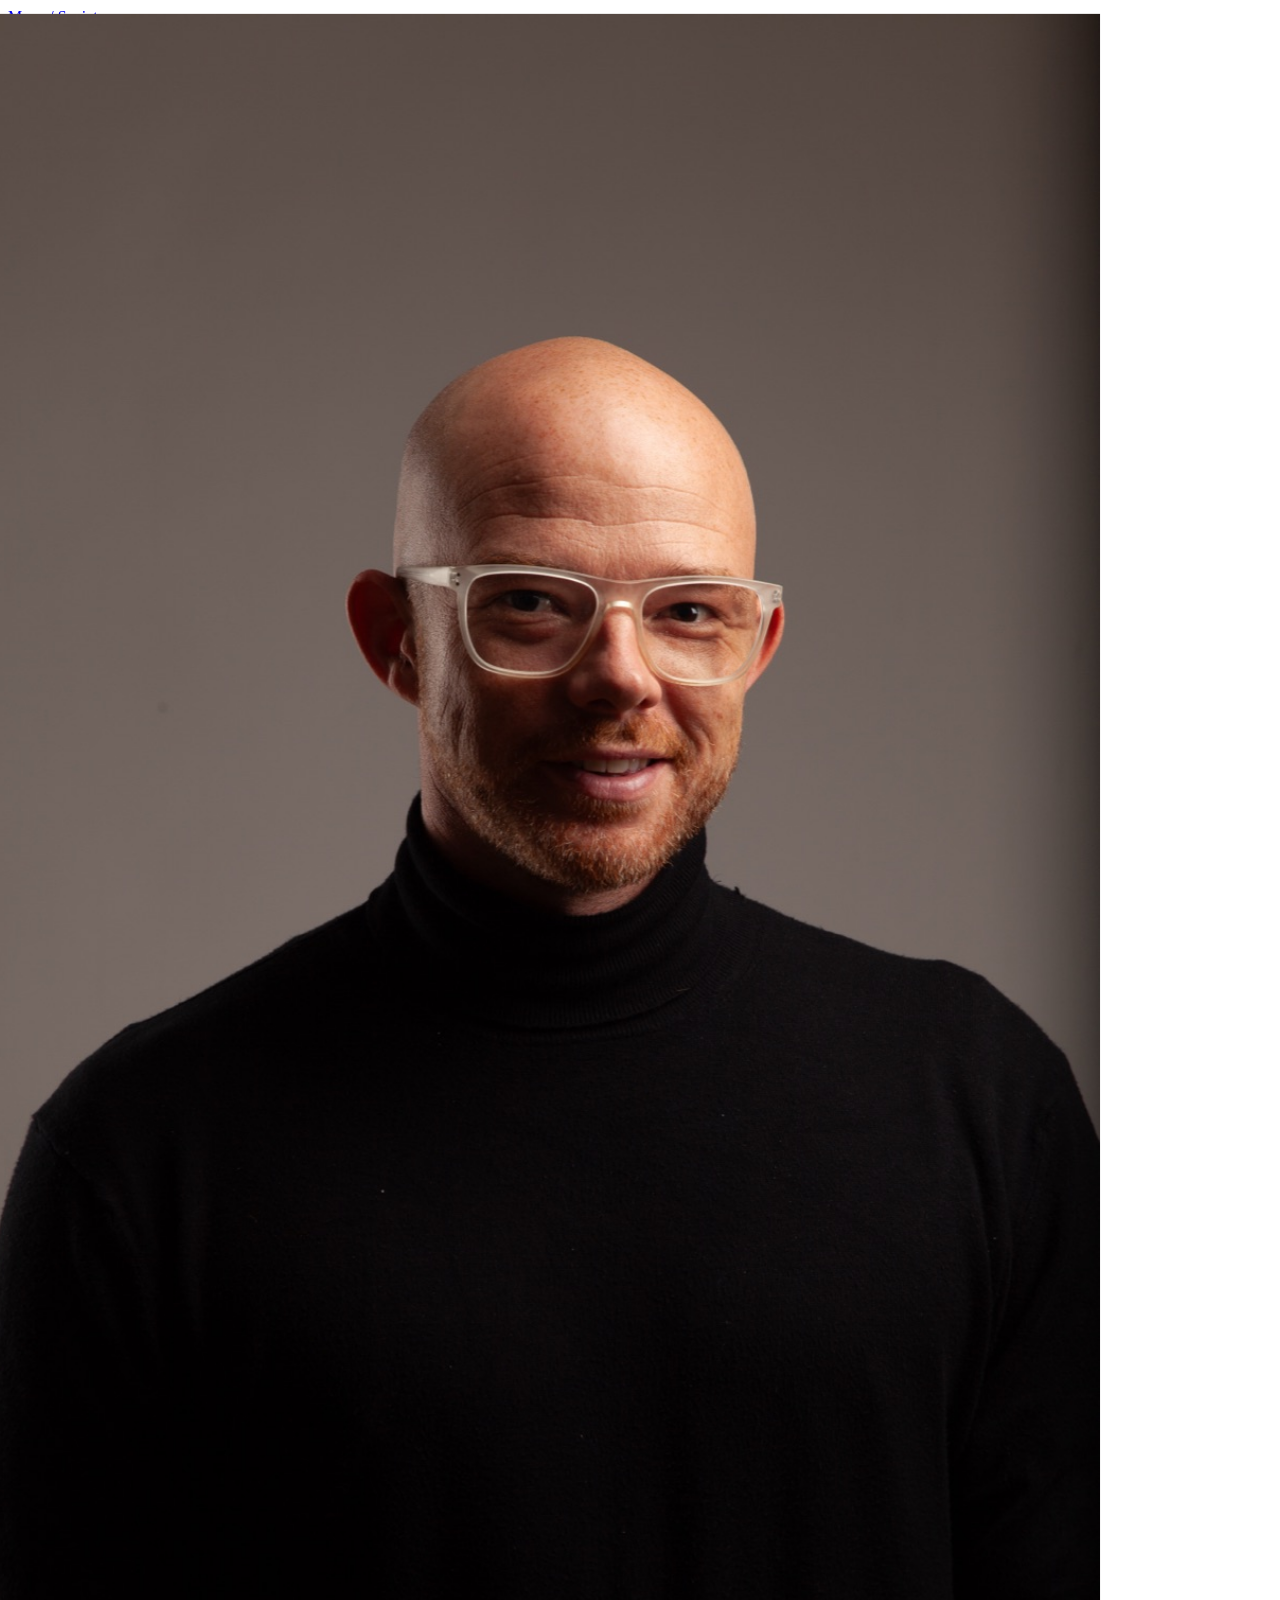
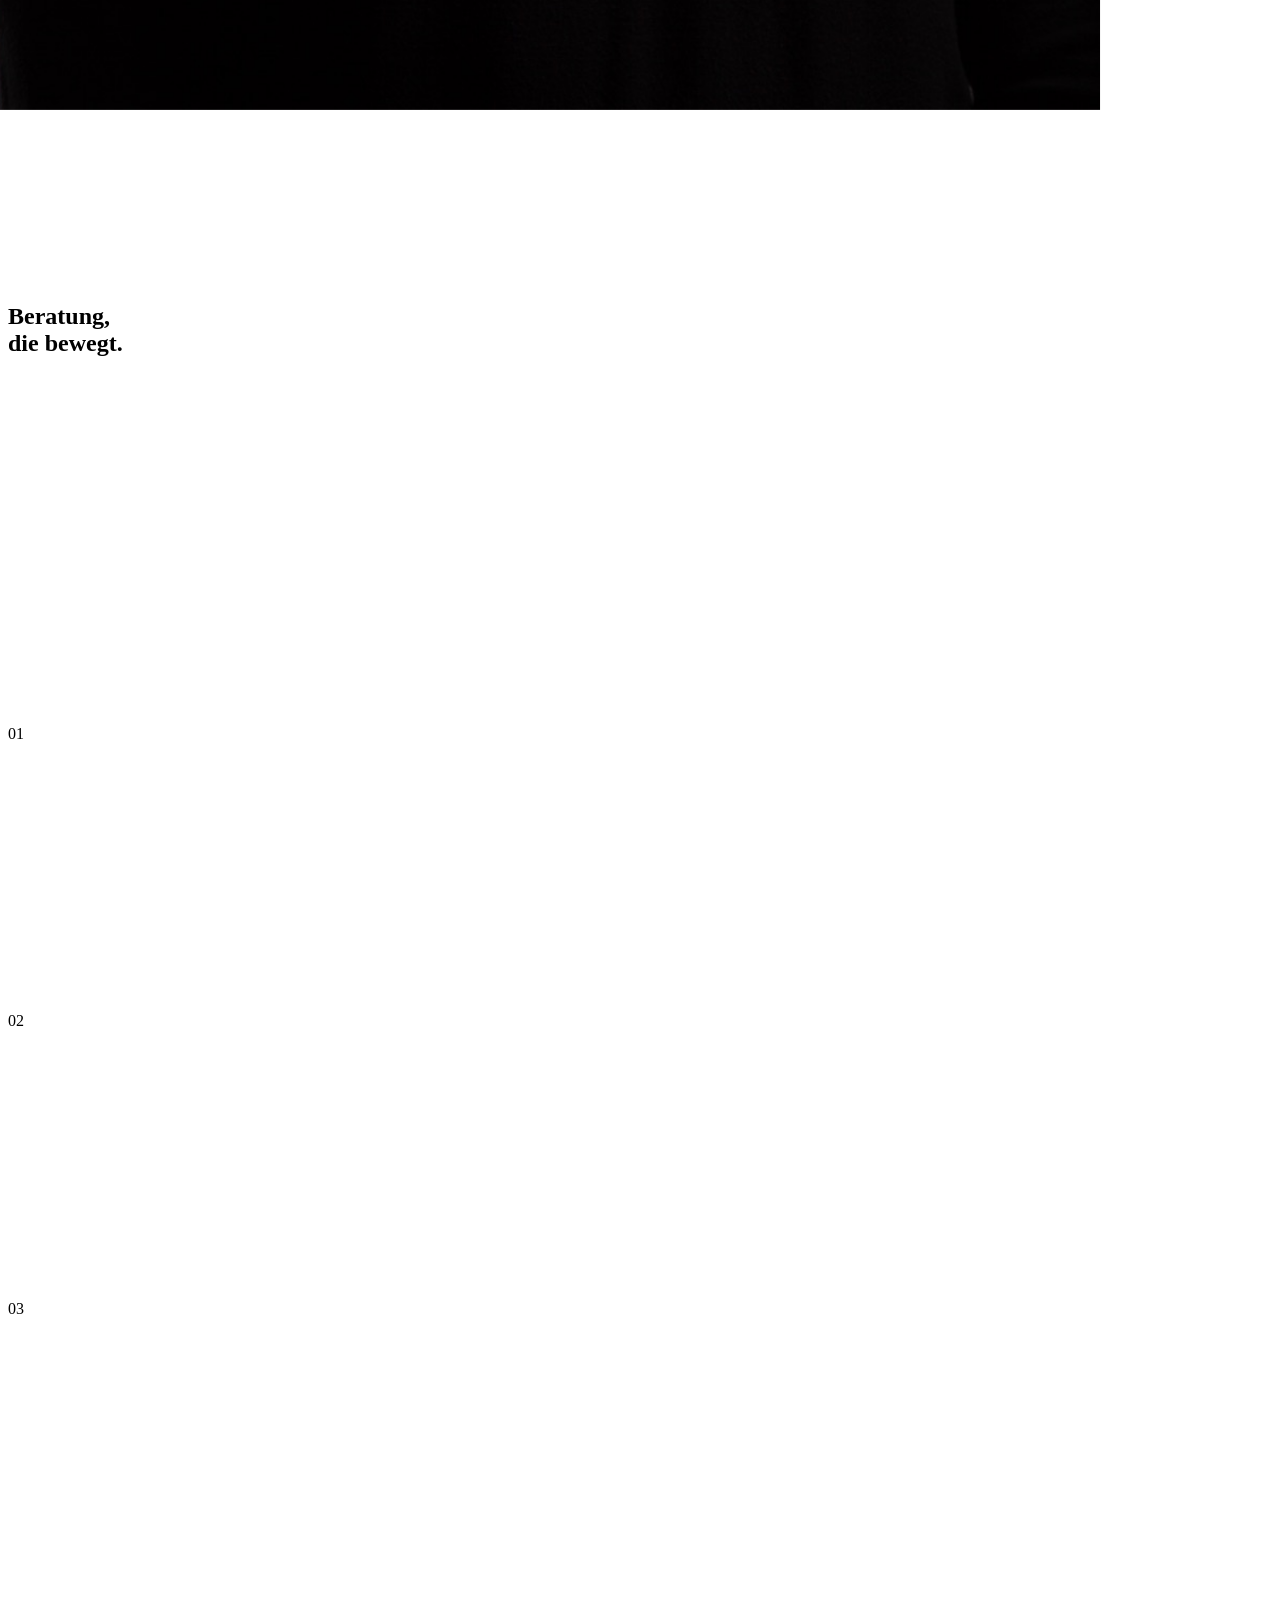
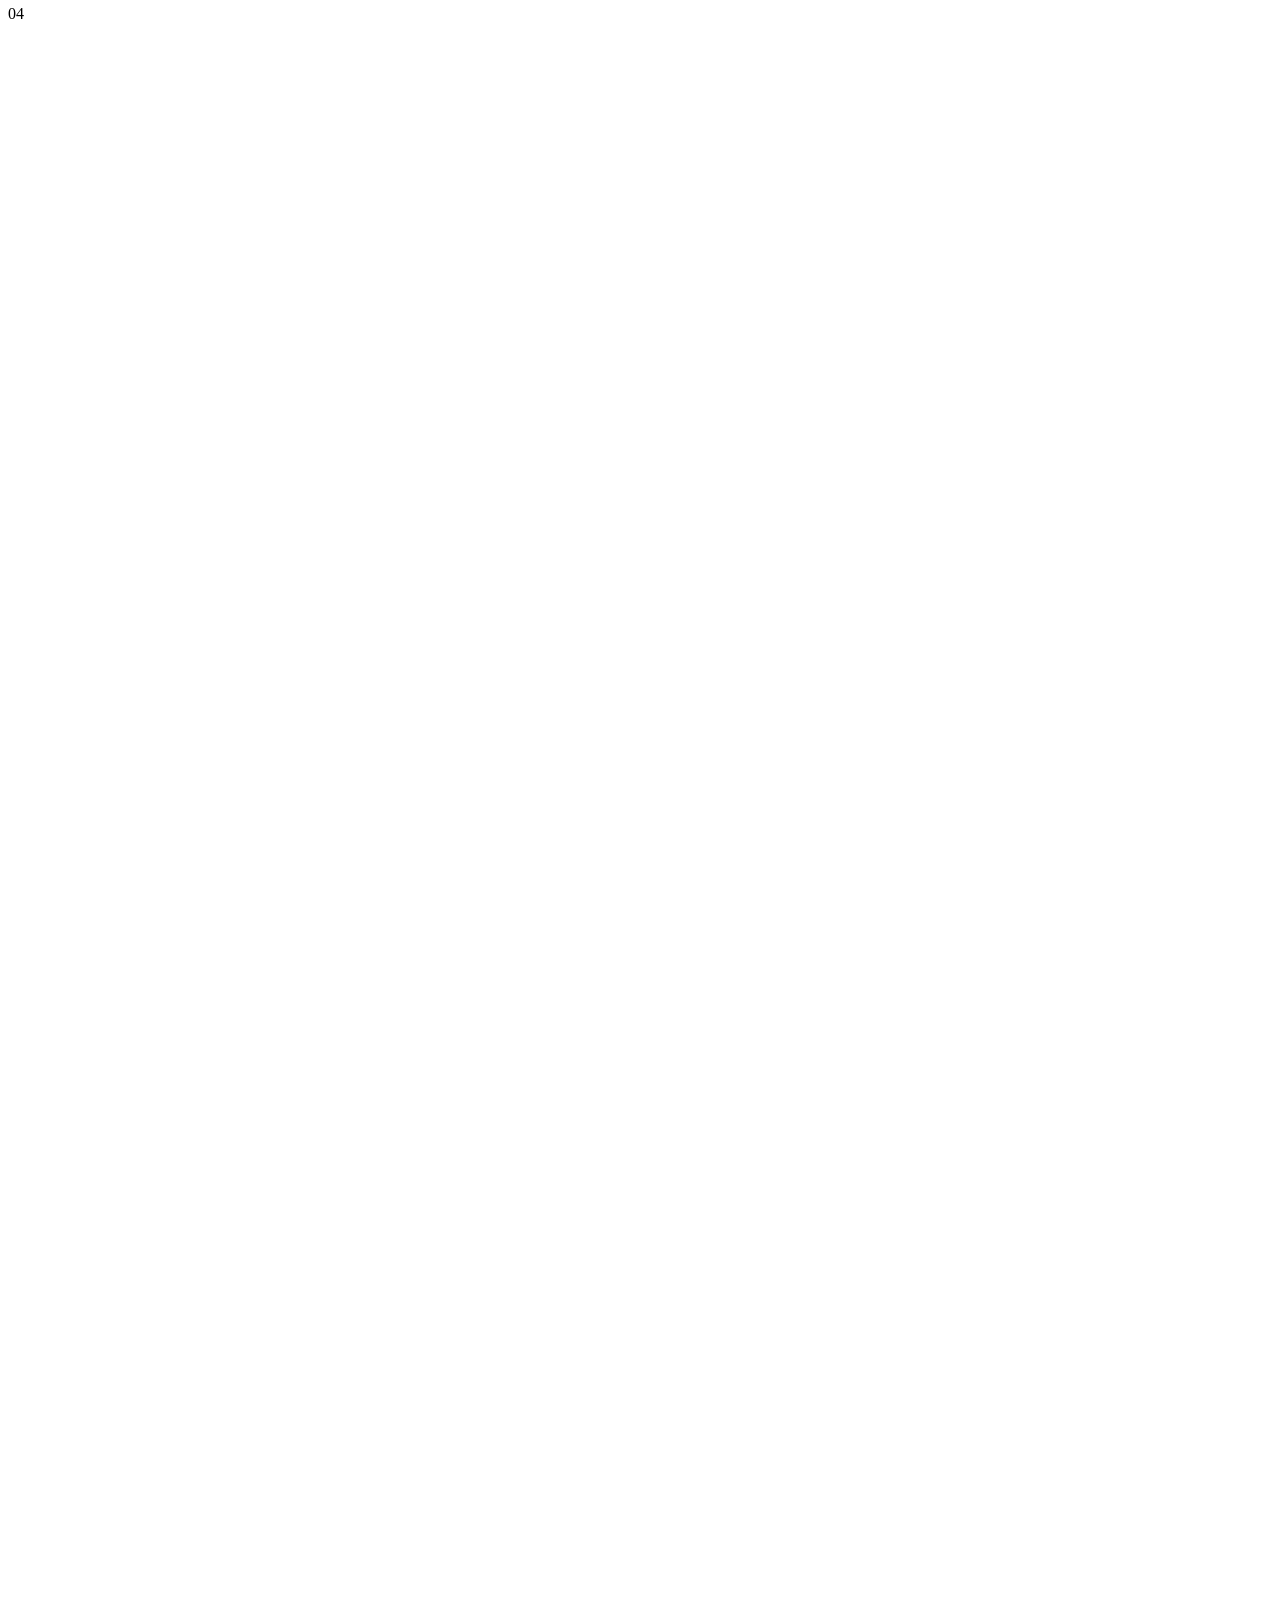
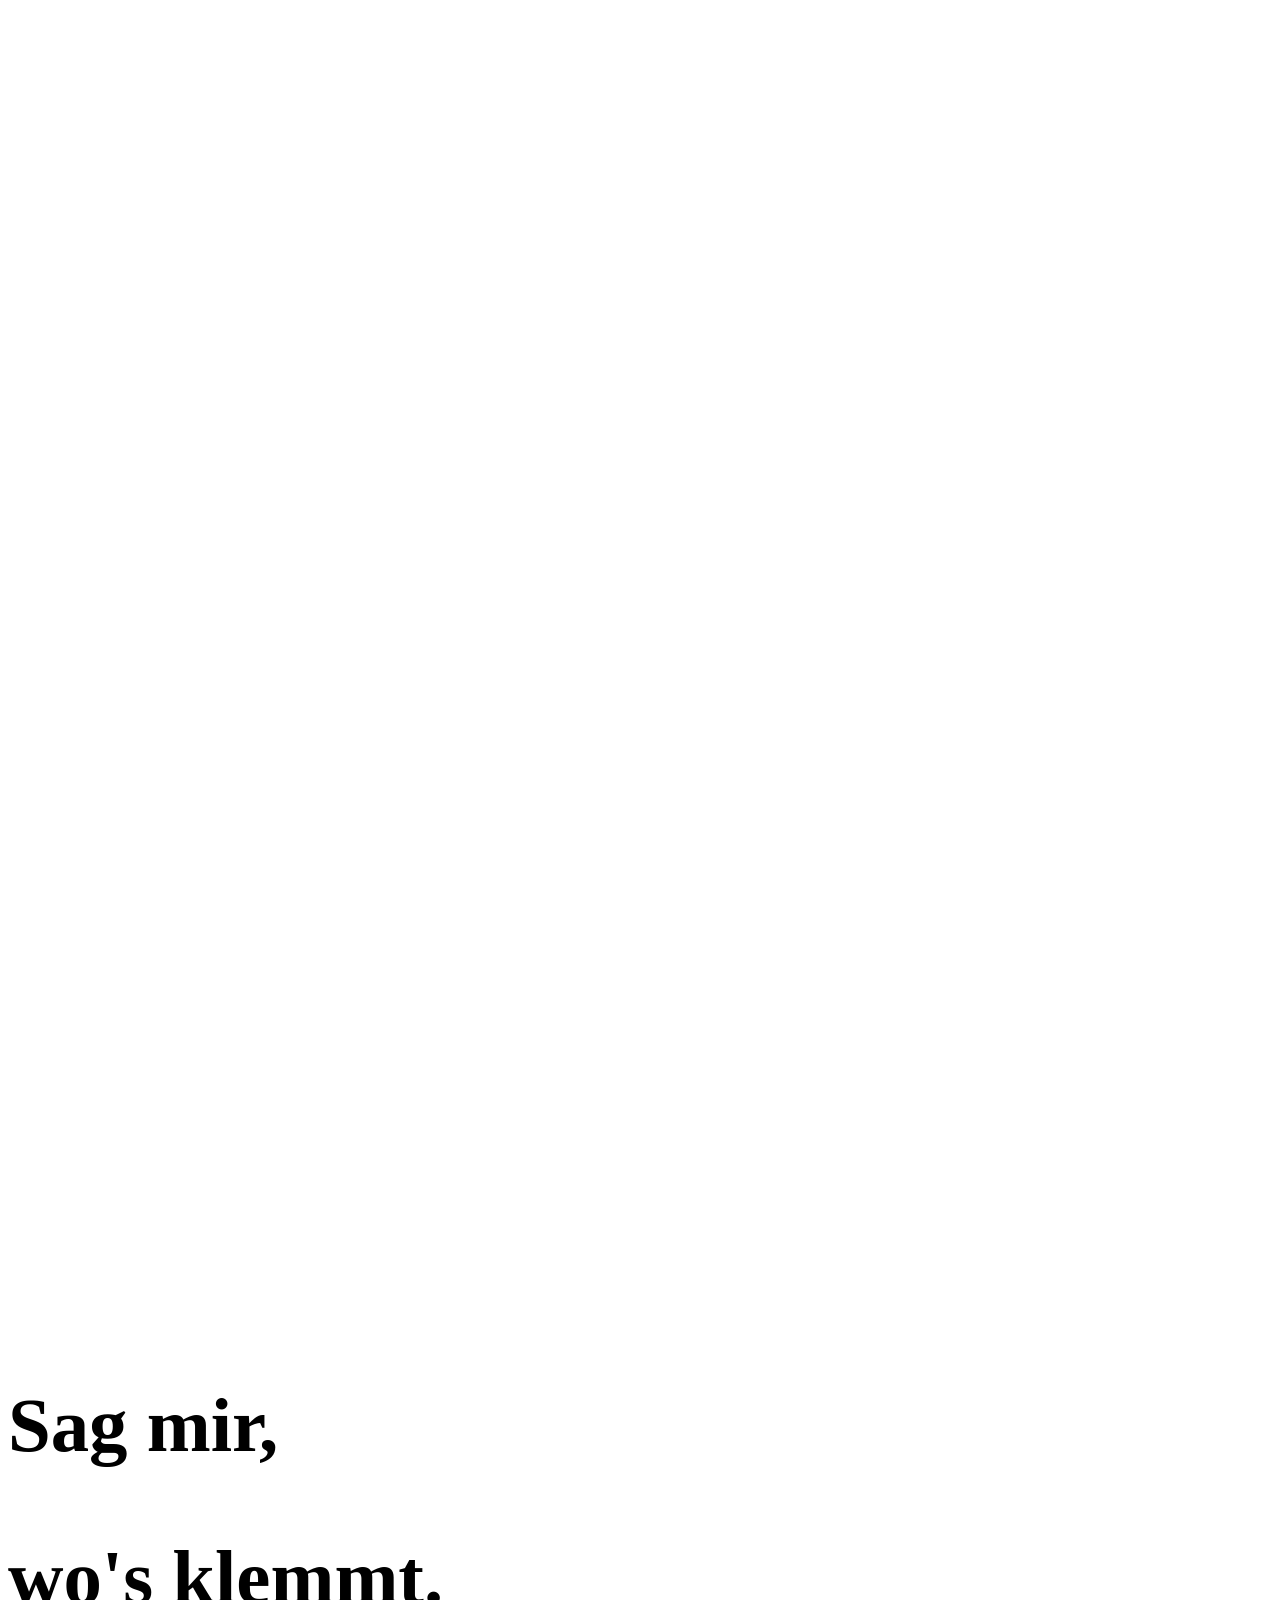
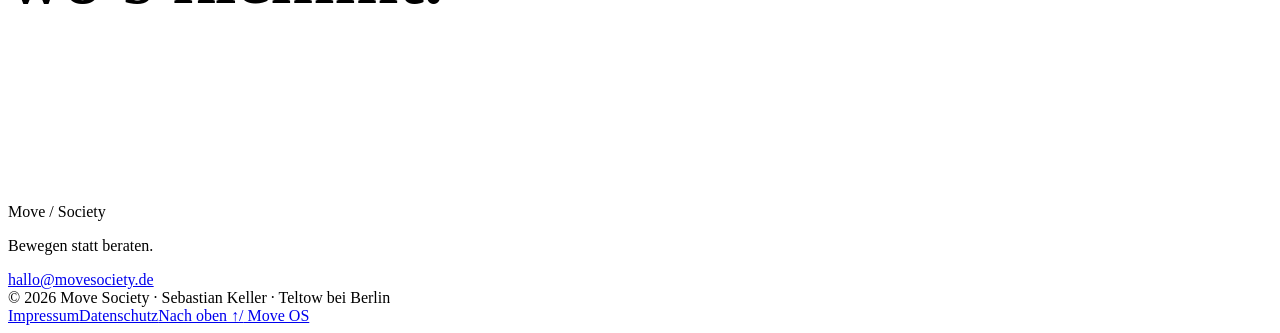
==== commit 50b0c639: "Fix: vollständiger Export (korrupter .next-Cache) Co-Authored-By: Claude Fable 5 <noreply@anthropic." ====
--- a/index.html
+++ b/index.html
@@ -1 +1 @@
-<!DOCTYPE html><!--FSvB1gTX11Qr_yw4pGpdW--><html lang="de"><head><meta charSet="utf-8"/><meta name="viewport" content="width=device-width, initial-scale=1"/><link rel="preload" href="/movesociety/_next/static/media/26d0ba92e140f0dc-s.p.woff2" as="font" crossorigin="" type="font/woff2"/><link rel="preload" href="/movesociety/_next/static/media/437e5f23c97e320c-s.p.woff2" as="font" crossorigin="" type="font/woff2"/><link rel="preload" href="/movesociety/_next/static/media/67d60655232d436d-s.p.woff2" as="font" crossorigin="" type="font/woff2"/><link rel="preload" href="/movesociety/_next/static/media/9cc5b37ab1350db7-s.p.woff2" as="font" crossorigin="" type="font/woff2"/><link rel="preload" href="/movesociety/_next/static/media/e6099e249fd938cc-s.p.woff2" as="font" crossorigin="" type="font/woff2"/><link rel="preload" href="/movesociety/_next/static/media/e9b443debf0e5df9-s.p.woff2" as="font" crossorigin="" type="font/woff2"/><link rel="preload" as="image" href="images/hero.jpg"/><link rel="preload" as="image" href="images/portrait.jpg"/><link rel="preload" as="image" href="images/nimbuscloud.png"/><link rel="stylesheet" href="/movesociety/_next/static/css/3947ee0a4a18b43e.css" data-precedence="next"/><link rel="preload" as="script" fetchPriority="low" href="/movesociety/_next/static/chunks/webpack-73b007e757b4e2d0.js"/><script src="/movesociety/_next/static/chunks/4bd1b696-c023c6e3521b1417.js" async=""></script><script src="/movesociety/_next/static/chunks/255-36947ee216ccb3b9.js" async=""></script><script src="/movesociety/_next/static/chunks/main-app-454914f5c5431705.js" async=""></script><script src="/movesociety/_next/static/chunks/app/layout-f4de5edbf8414ba8.js" async=""></script><script src="/movesociety/_next/static/chunks/619-ba102abea3e3d0e4.js" async=""></script><script src="/movesociety/_next/static/chunks/340-a02f52c3bad68309.js" async=""></script><script src="/movesociety/_next/static/chunks/app/page-96ec442215345d37.js" async=""></script><meta name="next-size-adjust" content=""/><title>Move Society — Beratung, die bewegt.</title><meta name="description" content="Beratung für inhabergeführte Unternehmen: Potenziale erkennen, klare Entscheidungen treffen, Veränderungen umsetzen. Expertise für Membership- und wiederkehrende Geschäftsmodelle."/><meta property="og:title" content="Move Society — Beratung, die bewegt."/><meta property="og:description" content="Potenziale erkennen, klare Entscheidungen treffen, Veränderungen umsetzen. Bewegen statt beraten."/><meta property="og:locale" content="de_DE"/><meta property="og:type" content="website"/><meta name="twitter:card" content="summary"/><meta name="twitter:title" content="Move Society — Beratung, die bewegt."/><meta name="twitter:description" content="Potenziale erkennen, klare Entscheidungen treffen, Veränderungen umsetzen. Bewegen statt beraten."/><script src="/movesociety/_next/static/chunks/polyfills-42372ed130431b0a.js" noModule=""></script></head><body class="__variable_5b8fb2 __variable_43c684 __variable_0e9f5f" style="font-family:var(--font-sans)"><div hidden=""><!--$--><!--/$--></div><header class="fixed inset-x-0 top-0 z-50 transition-all duration-500 "><nav class="mx-auto flex max-w-[1280px] items-center justify-between px-6 py-4 md:px-10"><a href="#top" class="font-display text-[19px] font-bold uppercase leading-none tracking-tight transition-colors duration-500 text-bone">Move <span class="text-ember">/</span> Society</a><div class="hidden items-center gap-7 md:flex"><a href="#leistungen" class="font-display text-[13.5px] font-bold uppercase tracking-[0.1em] transition-colors duration-300 text-bone/60 hover:text-bone">Leistungen</a><a href="#methode" class="font-display text-[13.5px] font-bold uppercase tracking-[0.1em] transition-colors duration-300 text-bone/60 hover:text-bone">Methode</a><a href="#pakete" class="font-display text-[13.5px] font-bold uppercase tracking-[0.1em] transition-colors duration-300 text-bone/60 hover:text-bone">Pakete</a><a href="#ueber-mich" class="font-display text-[13.5px] font-bold uppercase tracking-[0.1em] transition-colors duration-300 text-bone/60 hover:text-bone">Über mich</a><a class="font-display text-[13.5px] font-bold uppercase tracking-[0.1em] transition-colors duration-300 text-bone/60 hover:text-bone" href="/movesociety/tanz/">Events</a><a href="https://moveos-coral.vercel.app" title="Move OS — dein Betriebssystem" class="font-display text-[13.5px] font-bold uppercase tracking-[0.1em] transition-colors duration-300 text-bone/60 hover:text-bone hover:!text-ember"><span class="text-ember">/</span> OS</a><a href="#kontakt" class="group border border-ember bg-ember px-5 py-2.5 font-display text-[13px] font-bold uppercase tracking-[0.12em] text-ink transition-colors duration-300 hover:border-ink hover:bg-ink hover:text-bone">/ Erstgespräch</a></div><a href="#kontakt" class="border border-ember bg-ember px-4 py-2 font-display text-[12px] font-bold uppercase tracking-[0.12em] text-ink md:hidden">/ Erstgespräch</a></nav></header><main><section id="top" class="relative flex min-h-[100svh] flex-col justify-end overflow-hidden bg-ink text-bone"><div class="absolute inset-0" style="transform:scale(1.06)"><img src="images/hero.jpg" alt="" class="photo-warm h-full w-full object-cover object-[70%_18%] opacity-55 md:object-[75%_20%]"/></div><div class="absolute inset-0 bg-gradient-to-r from-ink via-ink/75 to-ink/25"></div><div class="absolute inset-x-0 bottom-0 h-48 bg-gradient-to-t from-ink to-transparent"></div><canvas class="pointer-events-none absolute inset-0 h-full w-full" aria-hidden="true"></canvas><div class="relative mx-auto w-full max-w-[1280px] px-6 pb-24 pt-36 md:px-10 md:pb-28"><p class="mb-7 font-display text-[13px] font-bold uppercase tracking-[0.24em] text-ember" style="opacity:0">/ Beratung für inhabergeführte Unternehmen</p><h1 class="font-display font-bold uppercase leading-[0.88] tracking-[-0.01em]"><div class="overflow-hidden"><div style="transform:translateY(108%)"><span class="block text-[clamp(3.6rem,11vw,10rem)]">Beratung,</span></div></div><div class="overflow-hidden"><div style="transform:translateY(108%)"><span class="block text-[clamp(3.6rem,11vw,10rem)]">die bewegt<span class="text-ember">.</span></span></div></div></h1><div class="mt-10 grid gap-8 md:grid-cols-12 md:items-end"><div class="md:col-span-6" style="opacity:0;transform:translateY(24px)"><p class="max-w-lg text-[clamp(1rem,1.4vw,1.15rem)] leading-relaxed text-bone/70">Ich unterstütze Unternehmen dabei, Potenziale zu erkennen, klare Entscheidungen zu treffen und Veränderungen erfolgreich umzusetzen.</p><p class="mt-4 max-w-lg border-l-2 border-ember pl-4 text-[14.5px] leading-relaxed text-bone/85">Experte für nachhaltige Unternehmensentwicklung — mit besonderer Expertise für Membership- und wiederkehrende Geschäftsmodelle.</p></div><div class="flex flex-wrap items-center gap-4 md:col-span-6 md:justify-end" style="opacity:0;transform:translateY(24px)"><a href="#kontakt" class="group border border-ember bg-ember px-7 py-3.5 font-display text-[13.5px] font-bold uppercase tracking-[0.13em] text-ink transition-colors duration-300 hover:border-bone hover:bg-bone">/ Potenzialanalyse anfragen</a><a href="#pakete" class="border border-bone/30 px-7 py-3.5 font-display text-[13.5px] font-bold uppercase tracking-[0.13em] text-bone transition-colors duration-300 hover:border-ember hover:text-ember">Pakete ansehen</a></div></div><div class="mt-14 flex items-center justify-between border-t border-bone/15 pt-5" style="opacity:0"><span class="font-serif text-[16px] italic text-bone/55">Bewegen statt beraten.</span><span class="hidden items-center gap-3 font-display text-[11px] font-bold uppercase tracking-[0.2em] text-bone/35 md:flex">Scrollen <span class="inline-block rotate-90 text-ember">→</span></span></div></div></section><section class="bg-ink px-6 py-24 text-bone md:px-10 md:py-36"><div class="mx-auto max-w-[1280px]"><div style="opacity:0;transform:translateY(32px)"><p class="mb-12 font-display text-[13px] font-bold uppercase tracking-[0.24em] text-ember">// 01 — Haltung</p></div><div class="grid gap-16 md:grid-cols-2"><div style="opacity:0;transform:translateY(32px)"><p class="max-w-lg text-[clamp(1.15rem,1.8vw,1.5rem)] leading-relaxed text-bone/80">Ich glaube nicht an Berichte, die in Schubladen verschwinden. Ich glaube nicht an Strategien, die niemals umgesetzt werden. Und ich glaube nicht daran, dass Wachstum Zufall ist.</p><p class="mt-8 max-w-lg text-[15px] leading-relaxed text-bone/50">Beratung endet für mich nicht mit einer Präsentation. Sie beginnt dort, wo Veränderungen im Unternehmen sichtbar werden.</p></div><div><div style="opacity:0;transform:translateY(32px)"><div class="border-b border-bone/10 py-6 first:pt-0"><span class="block font-display text-[clamp(1.5rem,2.6vw,2.2rem)] font-bold uppercase leading-tight text-bone/45">Nicht mehr Aufgaben.</span><span class="block font-display text-[clamp(1.5rem,2.6vw,2.2rem)] font-bold uppercase leading-tight text-bone"><span class="text-ember">/</span> <!-- -->Sondern die richtigen.</span></div></div><div style="opacity:0;transform:translateY(32px)"><div class="border-b border-bone/10 py-6 first:pt-0"><span class="block font-display text-[clamp(1.5rem,2.6vw,2.2rem)] font-bold uppercase leading-tight text-bone/45">Nicht mehr Projekte.</span><span class="block font-display text-[clamp(1.5rem,2.6vw,2.2rem)] font-bold uppercase leading-tight text-bone"><span class="text-ember">/</span> <!-- -->Sondern die richtigen Prioritäten.</span></div></div><div style="opacity:0;transform:translateY(32px)"><div class="border-b border-bone/10 py-6 first:pt-0"><span class="block font-display text-[clamp(1.5rem,2.6vw,2.2rem)] font-bold uppercase leading-tight text-bone/45">Nicht mehr Komplexität.</span><span class="block font-display text-[clamp(1.5rem,2.6vw,2.2rem)] font-bold uppercase leading-tight text-bone"><span class="text-ember">/</span> <!-- -->Sondern mehr Klarheit.</span></div></div></div></div></div></section><section id="leistungen" class="bg-bone px-6 py-24 md:px-10 md:py-36"><div class="mx-auto max-w-[1280px]"><div style="opacity:0;transform:translateY(32px)"><p class="mb-3 font-display text-[13px] font-bold uppercase tracking-[0.24em] text-ember">// 02 — Leistungsbereiche</p><h2 class="max-w-3xl font-display text-[clamp(2.4rem,5vw,4.5rem)] font-bold uppercase leading-[0.92] text-ink">Vier Bereiche. <span class="text-ink/40">Ein Ziel:</span> Umsetzung.</h2></div><div class="mt-14 grid gap-px border border-ink/12 bg-ink/12 md:grid-cols-2"><div class="bg-bone p-8 md:p-10"><div style="opacity:0;transform:translateY(32px)"><div class="flex items-start justify-between gap-4"><span class="font-display text-[15px] font-bold text-ember">// <!-- -->01</span></div><h3 class="mt-3 font-display text-[clamp(1.5rem,2.4vw,2rem)] font-bold uppercase leading-tight text-ink">Strategieentwicklung</h3><p class="mt-3 max-w-md text-[15px] leading-relaxed text-ink/55">Ich unterstütze Unternehmen dabei, ihre strategische Ausrichtung zu schärfen und nachhaltiges Wachstum planbar zu machen.</p><ul class="mt-6 flex flex-wrap gap-x-5 gap-y-2"><li class="text-[13.5px] text-ink/70"><span class="mr-1.5 font-display font-bold text-ember">/</span>Unternehmensstrategie</li><li class="text-[13.5px] text-ink/70"><span class="mr-1.5 font-display font-bold text-ember">/</span>Geschäftsmodell</li><li class="text-[13.5px] text-ink/70"><span class="mr-1.5 font-display font-bold text-ember">/</span>Positionierung</li><li class="text-[13.5px] text-ink/70"><span class="mr-1.5 font-display font-bold text-ember">/</span>Preisstrategie</li><li class="text-[13.5px] text-ink/70"><span class="mr-1.5 font-display font-bold text-ember">/</span>Wachstumsstrategie</li><li class="text-[13.5px] text-ink/70"><span class="mr-1.5 font-display font-bold text-ember">/</span>Wettbewerbsanalyse</li></ul><p class="mt-7 border-l-2 border-ember pl-4 font-serif text-[17px] italic text-ink">Klare Entscheidungen statt Unsicherheit.</p></div></div><div class="bg-bone p-8 md:p-10"><div style="opacity:0;transform:translateY(32px)"><div class="flex items-start justify-between gap-4"><span class="font-display text-[15px] font-bold text-ember">// <!-- -->02</span></div><h3 class="mt-3 font-display text-[clamp(1.5rem,2.4vw,2rem)] font-bold uppercase leading-tight text-ink">Vertriebs- &amp; Wachstumsstrategie</h3><p class="mt-3 max-w-md text-[15px] leading-relaxed text-ink/55">Ich entwickle Strategien, mit denen Unternehmen planbar neue Kunden gewinnen und bestehende Kunden langfristig binden.</p><ul class="mt-6 flex flex-wrap gap-x-5 gap-y-2"><li class="text-[13.5px] text-ink/70"><span class="mr-1.5 font-display font-bold text-ember">/</span>Marketingstrategie</li><li class="text-[13.5px] text-ink/70"><span class="mr-1.5 font-display font-bold text-ember">/</span>Lead-to-Sale-Prozess</li><li class="text-[13.5px] text-ink/70"><span class="mr-1.5 font-display font-bold text-ember">/</span>Customer Journey</li><li class="text-[13.5px] text-ink/70"><span class="mr-1.5 font-display font-bold text-ember">/</span>Vertrieb</li><li class="text-[13.5px] text-ink/70"><span class="mr-1.5 font-display font-bold text-ember">/</span>Empfehlungsmarketing</li><li class="text-[13.5px] text-ink/70"><span class="mr-1.5 font-display font-bold text-ember">/</span>Conversion-Optimierung</li></ul><p class="mt-7 border-l-2 border-ember pl-4 font-serif text-[17px] italic text-ink">Planbares Wachstum.</p></div></div><div class="bg-bone p-8 md:p-10"><div style="opacity:0;transform:translateY(32px)"><div class="flex items-start justify-between gap-4"><span class="font-display text-[15px] font-bold text-ember">// <!-- -->03</span></div><h3 class="mt-3 font-display text-[clamp(1.5rem,2.4vw,2rem)] font-bold uppercase leading-tight text-ink">Business Systems</h3><p class="mt-3 max-w-md text-[15px] leading-relaxed text-ink/55">Ich entwickle Systeme und Prozesse, die Unternehmen effizienter, skalierbarer und unabhängiger vom Unternehmer machen.</p><ul class="mt-6 flex flex-wrap gap-x-5 gap-y-2"><li class="text-[13.5px] text-ink/70"><span class="mr-1.5 font-display font-bold text-ember">/</span>Prozessoptimierung</li><li class="text-[13.5px] text-ink/70"><span class="mr-1.5 font-display font-bold text-ember">/</span>Digitalisierung</li><li class="text-[13.5px] text-ink/70"><span class="mr-1.5 font-display font-bold text-ember">/</span>KI-Integration</li><li class="text-[13.5px] text-ink/70"><span class="mr-1.5 font-display font-bold text-ember">/</span>Automatisierung</li><li class="text-[13.5px] text-ink/70"><span class="mr-1.5 font-display font-bold text-ember">/</span>CRM</li><li class="text-[13.5px] text-ink/70"><span class="mr-1.5 font-display font-bold text-ember">/</span>Organisationsentwicklung</li><li class="text-[13.5px] text-ink/70"><span class="mr-1.5 font-display font-bold text-ember">/</span>KPI-Systeme</li></ul><p class="mt-7 border-l-2 border-ember pl-4 font-serif text-[17px] italic text-ink">Ein Unternehmen, das zuverlässig funktioniert.</p></div></div><div class="bg-bone p-8 md:p-10"><div style="opacity:0;transform:translateY(32px)"><div class="flex items-start justify-between gap-4"><span class="font-display text-[15px] font-bold text-ember">// <!-- -->04</span><span class="bg-ember px-2 py-0.5 font-display text-[11px] font-bold uppercase tracking-[0.13em] text-ink">/ Spezialisierung</span></div><h3 class="mt-3 font-display text-[clamp(1.5rem,2.4vw,2rem)] font-bold uppercase leading-tight text-ink">Membership-Strategie</h3><p class="mt-3 max-w-md text-[15px] leading-relaxed text-ink/55">Ich entwickle Mitgliedschafts- und Abo-Modelle, die Kunden langfristig binden und wiederkehrende Umsätze schaffen.</p><ul class="mt-6 flex flex-wrap gap-x-5 gap-y-2"><li class="text-[13.5px] text-ink/70"><span class="mr-1.5 font-display font-bold text-ember">/</span>Membership-Modelle</li><li class="text-[13.5px] text-ink/70"><span class="mr-1.5 font-display font-bold text-ember">/</span>Preisstrategie</li><li class="text-[13.5px] text-ink/70"><span class="mr-1.5 font-display font-bold text-ember">/</span>Kundenbindung</li><li class="text-[13.5px] text-ink/70"><span class="mr-1.5 font-display font-bold text-ember">/</span>Community-Aufbau</li><li class="text-[13.5px] text-ink/70"><span class="mr-1.5 font-display font-bold text-ember">/</span>Customer Lifetime Value</li><li class="text-[13.5px] text-ink/70"><span class="mr-1.5 font-display font-bold text-ember">/</span>Upselling</li><li class="text-[13.5px] text-ink/70"><span class="mr-1.5 font-display font-bold text-ember">/</span>Retention</li></ul><p class="mt-7 border-l-2 border-ember pl-4 font-serif text-[17px] italic text-ink">Mehr wiederkehrende Umsätze und stärkere Kundenbindung.</p></div></div></div></div></section><section id="methode" class="relative overflow-hidden bg-bone-muted px-6 py-24 md:px-10 md:py-36"><div aria-hidden="true" class="pointer-events-none absolute left-1/2 top-1/2 h-[2px] w-[160%] -translate-x-1/2 rotate-[-18deg] bg-ember/15"></div><div class="relative mx-auto max-w-[1280px]"><div style="opacity:0;transform:translateY(32px)"><p class="mb-3 font-display text-[13px] font-bold uppercase tracking-[0.24em] text-ember">// 03 — Methode</p><h2 class="font-display text-[clamp(2.4rem,5vw,4.5rem)] font-bold uppercase leading-[0.92] text-ink">Jedes Projekt folgt<br/>dem MOVE <span class="text-ember">/</span> Framework.</h2></div><div class="mt-16 grid grid-cols-2 gap-y-14 md:grid-cols-4 md:gap-y-0"><div class="relative px-2 md:px-6" style="opacity:0;transform:translateY(36px)"><div class="flex items-start gap-1"><span class="font-display text-[clamp(5.5rem,11vw,10.5rem)] font-black leading-[0.85] text-ink">M</span><span aria-hidden="true" class="mt-1 hidden font-display text-[clamp(3rem,6vw,5.5rem)] font-bold leading-none text-ember md:block" style="opacity:0;transform:scale(0.6)">/</span></div><div class="mt-5 h-[2px] origin-left bg-ember" style="transform:scaleX(0)"></div><div class="mt-4 flex items-baseline gap-2.5"><span class="font-display text-[12px] font-bold text-ember">// <!-- -->01</span><span class="font-display text-[17px] font-bold uppercase tracking-[0.05em] text-ink">Measure</span></div><p class="mt-1 font-serif text-[15.5px] italic text-ink/55">Potenziale erkennen.</p></div><div class="relative px-2 md:px-6" style="opacity:0;transform:translateY(36px)"><div class="flex items-start gap-1"><span class="font-display text-[clamp(5.5rem,11vw,10.5rem)] font-black leading-[0.85] text-ink">O</span><span aria-hidden="true" class="mt-1 hidden font-display text-[clamp(3rem,6vw,5.5rem)] font-bold leading-none text-ember md:block" style="opacity:0;transform:scale(0.6)">/</span></div><div class="mt-5 h-[2px] origin-left bg-ember" style="transform:scaleX(0)"></div><div class="mt-4 flex items-baseline gap-2.5"><span class="font-display text-[12px] font-bold text-ember">// <!-- -->02</span><span class="font-display text-[17px] font-bold uppercase tracking-[0.05em] text-ink">Optimize</span></div><p class="mt-1 font-serif text-[15.5px] italic text-ink/55">Prioritäten setzen.</p></div><div class="relative px-2 md:px-6" style="opacity:0;transform:translateY(36px)"><div class="flex items-start gap-1"><span class="font-display text-[clamp(5.5rem,11vw,10.5rem)] font-black leading-[0.85] text-ink">V</span><span aria-hidden="true" class="mt-1 hidden font-display text-[clamp(3rem,6vw,5.5rem)] font-bold leading-none text-ember md:block" style="opacity:0;transform:scale(0.6)">/</span></div><div class="mt-5 h-[2px] origin-left bg-ember" style="transform:scaleX(0)"></div><div class="mt-4 flex items-baseline gap-2.5"><span class="font-display text-[12px] font-bold text-ember">// <!-- -->03</span><span class="font-display text-[17px] font-bold uppercase tracking-[0.05em] text-ink">Value</span></div><p class="mt-1 font-serif text-[15.5px] italic text-ink/55">Lösungen entwickeln.</p></div><div class="relative px-2 md:px-6" style="opacity:0;transform:translateY(36px)"><div class="flex items-start gap-1"><span class="font-display text-[clamp(5.5rem,11vw,10.5rem)] font-black leading-[0.85] text-ink">E</span></div><div class="mt-5 h-[2px] origin-left bg-ember" style="transform:scaleX(0)"></div><div class="mt-4 flex items-baseline gap-2.5"><span class="font-display text-[12px] font-bold text-ember">// <!-- -->04</span><span class="font-display text-[17px] font-bold uppercase tracking-[0.05em] text-ink">Expand</span></div><p class="mt-1 font-serif text-[15.5px] italic text-ink/55">Umsetzen &amp; wachsen.</p></div></div><div style="opacity:0;transform:translateY(32px)"><p class="mt-16 max-w-xl border-l-2 border-ember pl-5 text-[15px] leading-relaxed text-ink/60">Vom ersten Blick auf die Zahlen bis zur umgesetzten Veränderung — in dieser Reihenfolge, ohne Abkürzung. Denn Analyse schafft Erkenntnis,<!-- --> <strong class="text-ink">Umsetzung schafft Erfolg.</strong></p></div></div></section><section id="produkte" class="bg-bone px-6 py-24 md:px-10 md:py-36"><div class="mx-auto max-w-[1280px]"><div style="opacity:0;transform:translateY(32px)"><p class="mb-3 font-display text-[13px] font-bold uppercase tracking-[0.24em] text-ember">// 04 — Produkte</p><h2 class="max-w-3xl font-display text-[clamp(2.4rem,5vw,4.5rem)] font-bold uppercase leading-[0.92] text-ink">Der Einstieg ist klar.<br/><span class="text-ink/40">Das Ziel auch.</span></h2></div><div class="mt-14 grid gap-6 md:grid-cols-2"><div style="opacity:0;transform:translateY(32px)"><div class="h-full border-t-2 border-ember bg-bone-muted p-8 md:p-10"><span class="font-display text-[12px] font-bold uppercase tracking-[0.2em] text-ink/45">/ Der Einstieg</span><h3 class="mt-3 font-display text-[clamp(1.7rem,2.8vw,2.4rem)] font-bold uppercase leading-tight text-ink">Potenzialanalyse</h3><p class="mt-3 text-[15px] leading-relaxed text-ink/55">Der Einstieg in jede Zusammenarbeit: Ausgangssituation verstehen, Potenziale erkennen, die drei größten Hebel identifizieren.</p><div class="mt-7 border-t border-ink/12 pt-5"><span class="font-display text-[12px] font-bold uppercase tracking-[0.16em] text-ink/45">Ergebnis</span><p class="mt-2 font-display text-[19px] font-bold uppercase text-ink">Analyse <span class="text-ember">/</span> Prioritäten<!-- --> <span class="text-ember">/</span> Roadmap</p></div></div></div><div style="opacity:0;transform:translateY(32px)"><div class="h-full bg-ink p-8 text-bone md:p-10"><span class="bg-ember px-2 py-0.5 font-display text-[11px] font-bold uppercase tracking-[0.13em] text-ink">/ Sparringspartner</span><h3 class="mt-4 font-display text-[clamp(1.7rem,2.8vw,2.4rem)] font-bold uppercase leading-tight">Strategische Unternehmensbegleitung</h3><p class="mt-3 text-[15px] leading-relaxed text-bone/60">Ich begleite Unternehmen über mehrere Monate als Sparringspartner — an deiner Seite, nicht von außen.</p><ul class="mt-6 grid grid-cols-2 gap-x-4 gap-y-2"><li class="text-[13px] text-bone/75"><span class="mr-1.5 font-display font-bold text-ember">/</span>Regelmäßige Strategiegespräche</li><li class="text-[13px] text-bone/75"><span class="mr-1.5 font-display font-bold text-ember">/</span>Roadmap-Reviews</li><li class="text-[13px] text-bone/75"><span class="mr-1.5 font-display font-bold text-ember">/</span>KPI-Besprechungen</li><li class="text-[13px] text-bone/75"><span class="mr-1.5 font-display font-bold text-ember">/</span>Umsetzungskontrolle</li><li class="text-[13px] text-bone/75"><span class="mr-1.5 font-display font-bold text-ember">/</span>Priorisierung</li><li class="text-[13px] text-bone/75"><span class="mr-1.5 font-display font-bold text-ember">/</span>Unterstützung bei Entscheidungen</li></ul></div></div></div><div class="mt-6 grid gap-px border border-ink/12 bg-ink/12 md:grid-cols-4"><div class="bg-bone p-6"><div style="opacity:0;transform:translateY(32px)"><h4 class="font-display text-[16px] font-bold uppercase leading-tight text-ink"><span class="text-ember">/</span> <!-- -->Strategieentwicklung</h4><p class="mt-2 text-[13px] leading-relaxed text-ink/55">Gemeinsam entwickeln wir eine klare Richtung für das Unternehmen.</p></div></div><div class="bg-bone p-6"><div style="opacity:0;transform:translateY(32px)"><h4 class="font-display text-[16px] font-bold uppercase leading-tight text-ink"><span class="text-ember">/</span> <!-- -->Vertriebs- &amp; Wachstumsstrategie</h4><p class="mt-2 text-[13px] leading-relaxed text-ink/55">Marketing, Vertrieb und Customer Journey werden aufeinander abgestimmt.</p></div></div><div class="bg-bone p-6"><div style="opacity:0;transform:translateY(32px)"><h4 class="font-display text-[16px] font-bold uppercase leading-tight text-ink"><span class="text-ember">/</span> <!-- -->Prozess- &amp; Digitalisierungsberatung</h4><p class="mt-2 text-[13px] leading-relaxed text-ink/55">Ich entwickle effiziente Prozesse und unterstütze bei Digitalisierung und KI.</p></div></div><div class="bg-bone p-6"><div style="opacity:0;transform:translateY(32px)"><h4 class="font-display text-[16px] font-bold uppercase leading-tight text-ink"><span class="text-ember">/</span> <!-- -->Membership-Strategie</h4><p class="mt-2 text-[13px] leading-relaxed text-ink/55">Entwicklung oder Optimierung von Mitgliedschafts- und Abo-Modellen.</p></div></div></div></div></section><section id="pakete" class="bg-bone-muted px-6 py-24 md:px-10 md:py-36"><div class="mx-auto max-w-[1280px]"><div style="opacity:0;transform:translateY(32px)"><p class="mb-3 font-display text-[13px] font-bold uppercase tracking-[0.24em] text-ember">// 05 — Pakete</p><h2 class="max-w-3xl font-display text-[clamp(2.4rem,5vw,4.5rem)] font-bold uppercase leading-[0.92] text-ink">So arbeitest du <span class="text-ink/40">mit mir.</span></h2><p class="mt-4 max-w-xl text-[15px] leading-relaxed text-ink/55">Drei Wege, ein Prinzip: Wir starten mit dem größten Hebel — nicht mit dem größten Paket. Was zu dir passt, klären wir im Erstgespräch.</p></div><div class="mt-14 grid gap-6 lg:grid-cols-3"><div class="h-full" style="opacity:0;transform:translateY(32px)"><div class="flex h-full flex-col p-8 border border-ink/12 bg-bone text-ink"><div class="flex items-baseline justify-between"><span class="font-display text-[15px] font-bold text-ember">// <!-- -->01</span><span class="font-display text-[11px] font-bold uppercase tracking-[0.16em] text-ink/40">Der Einstieg / einmalig</span></div><h3 class="mt-3 font-display text-[clamp(1.5rem,2.2vw,1.9rem)] font-bold uppercase leading-tight">Potenzialanalyse</h3><p class="mt-3 text-[14px] leading-relaxed text-ink/55">Ich analysiere dein Unternehmen und identifiziere die drei größten Hebel. Danach weißt du, wo du stehst und was als Nächstes folgt.</p><ul class="mt-5 flex-1 space-y-2"><li class="text-[13.5px] text-ink/70"><span class="mr-2 font-display font-bold text-ember">/</span>Analyse der Ausgangssituation</li><li class="text-[13.5px] text-ink/70"><span class="mr-2 font-display font-bold text-ember">/</span>Die drei größten Hebel</li><li class="text-[13.5px] text-ink/70"><span class="mr-2 font-display font-bold text-ember">/</span>Prioritäten + Roadmap</li></ul><a href="#kontakt" class="mt-7 inline-block border px-6 py-3 text-center font-display text-[13px] font-bold uppercase tracking-[0.13em] transition-colors duration-300 border-ink text-ink hover:bg-ink hover:text-bone">/ <!-- -->Analyse anfragen</a></div></div><div class="h-full" style="opacity:0;transform:translateY(32px)"><div class="flex h-full flex-col p-8 bg-ink text-bone"><div class="flex items-baseline justify-between"><span class="font-display text-[15px] font-bold text-ember">// <!-- -->02</span><span class="font-display text-[11px] font-bold uppercase tracking-[0.16em] text-bone/45">Ein Hebel / 8–12 Wochen</span></div><h3 class="mt-3 font-display text-[clamp(1.5rem,2.2vw,1.9rem)] font-bold uppercase leading-tight">Umsetzungsprojekt</h3><p class="mt-3 text-[14px] leading-relaxed text-bone/60">Wir nehmen uns den größten Hebel vor und setzen ihn gemeinsam um — z. B. Lead-to-Sale-Prozess, Preisstruktur oder Membership-Modell.</p><ul class="mt-5 flex-1 space-y-2"><li class="text-[13.5px] text-bone/80"><span class="mr-2 font-display font-bold text-ember">/</span>Ein klares Ziel, ein Ergebnis</li><li class="text-[13.5px] text-bone/80"><span class="mr-2 font-display font-bold text-ember">/</span>Umsetzung inklusive — nicht nur Konzept</li><li class="text-[13.5px] text-bone/80"><span class="mr-2 font-display font-bold text-ember">/</span>Messbar am Resultat</li></ul><a href="#kontakt" class="mt-7 inline-block border px-6 py-3 text-center font-display text-[13px] font-bold uppercase tracking-[0.13em] transition-colors duration-300 border-ember bg-ember text-ink hover:bg-bone hover:border-bone">/ <!-- -->Projekt anfragen</a></div></div><div class="h-full" style="opacity:0;transform:translateY(32px)"><div class="flex h-full flex-col p-8 border border-ink/12 bg-bone text-ink"><div class="flex items-baseline justify-between"><span class="font-display text-[15px] font-bold text-ember">// <!-- -->03</span><span class="font-display text-[11px] font-bold uppercase tracking-[0.16em] text-ink/40">Sparringspartner / 6+ Monate</span></div><h3 class="mt-3 font-display text-[clamp(1.5rem,2.2vw,1.9rem)] font-bold uppercase leading-tight">Strategische Begleitung</h3><p class="mt-3 text-[14px] leading-relaxed text-ink/55">Ich begleite dich über mehrere Monate: Strategiegespräche, Roadmap-Reviews, KPI-Besprechungen, Umsetzungskontrolle — an deiner Seite.</p><ul class="mt-5 flex-1 space-y-2"><li class="text-[13.5px] text-ink/70"><span class="mr-2 font-display font-bold text-ember">/</span>Regelmäßige Strategiegespräche</li><li class="text-[13.5px] text-ink/70"><span class="mr-2 font-display font-bold text-ember">/</span>Priorisierung + Entscheidungen</li><li class="text-[13.5px] text-ink/70"><span class="mr-2 font-display font-bold text-ember">/</span>Umsetzungskontrolle</li></ul><a href="#kontakt" class="mt-7 inline-block border px-6 py-3 text-center font-display text-[13px] font-bold uppercase tracking-[0.13em] transition-colors duration-300 border-ink text-ink hover:bg-ink hover:text-bone">/ <!-- -->Begleitung anfragen</a></div></div></div><div style="opacity:0;transform:translateY(32px)"><div class="mt-6 border-l-2 border-ember bg-bone p-7 md:p-8"><div class="flex flex-wrap items-start justify-between gap-6"><div class="max-w-2xl"><span class="font-display text-[12px] font-bold uppercase tracking-[0.2em] text-ember">/ Förderung</span><h3 class="mt-2 font-display text-[clamp(1.3rem,2vw,1.7rem)] font-bold uppercase leading-tight text-ink">Beratung kann gefördert werden — hier kannst du sparen.</h3><p class="mt-3 text-[14.5px] leading-relaxed text-ink/60">Über das BAFA-Programm „Förderung von Unternehmensberatungen für KMU“ werden Beratungskosten für kleine und mittlere Unternehmen bezuschusst — je nach Region mit bis zu 80 % des Beraterhonorars. Ob dein Unternehmen förderfähig ist und wie der Antrag läuft, klären wir im Erstgespräch — ich unterstütze dich dabei.</p></div><a href="#kontakt" class="border border-ink px-6 py-3 font-display text-[13px] font-bold uppercase tracking-[0.13em] text-ink transition-colors duration-300 hover:bg-ink hover:text-bone">/ Förderung klären</a></div></div></div></div></section><section id="praxis" class="bg-bone px-6 py-24 md:px-10 md:py-36"><div class="mx-auto max-w-[1280px]"><div style="opacity:0;transform:translateY(32px)"><p class="mb-3 font-display text-[13px] font-bold uppercase tracking-[0.24em] text-ember">// 06 — Aus der Praxis</p><h2 class="max-w-3xl font-display text-[clamp(2.4rem,5vw,4.5rem)] font-bold uppercase leading-[0.92] text-ink">Drei Mandate, <span class="text-ink/40">drei Hebel.</span></h2><p class="mt-4 max-w-xl text-[15px] leading-relaxed text-ink/55">Anonymisiert — was in meinen Mandaten passiert, bleibt dort. Aber das Muster darfst du sehen: ein Engpass, klare Maßnahmen, ein Ergebnis.</p></div><div class="mt-14 grid gap-6 lg:grid-cols-3"><div class="h-full" style="opacity:0;transform:translateY(32px)"><article class="flex h-full flex-col border border-ink/12 bg-bone-muted"><div class="flex items-baseline justify-between border-b border-ink/10 px-7 pb-4 pt-6"><span class="font-display text-[15px] font-bold text-ember">// <!-- -->01</span><span class="font-display text-[12px] font-bold uppercase tracking-[0.14em] text-ink/45">Berlin</span></div><div class="flex flex-1 flex-col px-7 pb-7 pt-5"><h3 class="font-display text-[clamp(1.4rem,2vw,1.7rem)] font-bold uppercase leading-tight text-ink">Tanz- &amp; Entertainment-Marke</h3><div class="mt-5"><span class="font-display text-[11.5px] font-bold uppercase tracking-[0.18em] text-ink/40">/ Engpass</span><p class="mt-1.5 text-[14.5px] font-medium leading-snug text-ink">42 % der Gäste kamen einmal — und nie wieder.</p></div><div class="mt-5 flex-1"><span class="font-display text-[11.5px] font-bold uppercase tracking-[0.18em] text-ink/40">/ Umgesetzt</span><ul class="mt-2 space-y-1.5"><li class="text-[13.5px] leading-snug text-ink/65"><span class="mr-2 font-display font-bold text-ember">/</span>Lead-to-Sale-Prozess von der Anfrage bis zur Mitgliedschaft gebaut</li><li class="text-[13.5px] leading-snug text-ink/65"><span class="mr-2 font-display font-bold text-ember">/</span>Interne Prozesse und klare Verantwortlichkeiten installiert</li><li class="text-[13.5px] leading-snug text-ink/65"><span class="mr-2 font-display font-bold text-ember">/</span>Wachstumsplan mit messbaren Zielen je Monat</li></ul></div><p class="mt-6 border-l-2 border-ember pl-4 font-serif text-[15.5px] italic leading-snug text-ink">Aus Einmal-Gästen werden Mitglieder — systematisch statt zufällig.</p></div></article></div><div class="h-full" style="opacity:0;transform:translateY(32px)"><article class="flex h-full flex-col border border-ink/12 bg-bone-muted"><div class="flex items-baseline justify-between border-b border-ink/10 px-7 pb-4 pt-6"><span class="font-display text-[15px] font-bold text-ember">// <!-- -->02</span><span class="font-display text-[12px] font-bold uppercase tracking-[0.14em] text-ink/45">Berlin</span></div><div class="flex flex-1 flex-col px-7 pb-7 pt-5"><h3 class="font-display text-[clamp(1.4rem,2vw,1.7rem)] font-bold uppercase leading-tight text-ink">Tanzschule</h3><div class="mt-5"><span class="font-display text-[11.5px] font-bold uppercase tracking-[0.18em] text-ink/40">/ Engpass</span><p class="mt-1.5 text-[14.5px] font-medium leading-snug text-ink">Kundendaten in Listen, Ordnern und Köpfen — keine Zahl auf Knopfdruck.</p></div><div class="mt-5 flex-1"><span class="font-display text-[11.5px] font-bold uppercase tracking-[0.18em] text-ink/40">/ Umgesetzt</span><ul class="mt-2 space-y-1.5"><li class="text-[13.5px] leading-snug text-ink/65"><span class="mr-2 font-display font-bold text-ember">/</span>Kundendaten vollständig digitalisiert</li><li class="text-[13.5px] leading-snug text-ink/65"><span class="mr-2 font-display font-bold text-ember">/</span>Nimbuscloud eingerichtet, alle Prozesse ins CRM überführt</li><li class="text-[13.5px] leading-snug text-ink/65"><span class="mr-2 font-display font-bold text-ember">/</span>KI-Dashboard für Auswertung und Entscheidungen</li></ul></div><p class="mt-6 border-l-2 border-ember pl-4 font-serif text-[15.5px] italic leading-snug text-ink">Jede Zahl auf einen Blick — Entscheidungen aus Daten statt Bauchgefühl.</p></div></article></div><div class="h-full" style="opacity:0;transform:translateY(32px)"><article class="flex h-full flex-col border border-ink/12 bg-bone-muted"><div class="flex items-baseline justify-between border-b border-ink/10 px-7 pb-4 pt-6"><span class="font-display text-[15px] font-bold text-ember">// <!-- -->03</span><span class="font-display text-[12px] font-bold uppercase tracking-[0.14em] text-ink/45">Brandenburg</span></div><div class="flex flex-1 flex-col px-7 pb-7 pt-5"><h3 class="font-display text-[clamp(1.4rem,2vw,1.7rem)] font-bold uppercase leading-tight text-ink">Kfz-Meisterbetrieb</h3><div class="mt-5"><span class="font-display text-[11.5px] font-bold uppercase tracking-[0.18em] text-ink/40">/ Engpass</span><p class="mt-1.5 text-[14.5px] font-medium leading-snug text-ink">Das Telefon klingelt in der Werkstatt — und Aufträge gehen verloren.</p></div><div class="mt-5 flex-1"><span class="font-display text-[11.5px] font-bold uppercase tracking-[0.18em] text-ink/40">/ Umgesetzt</span><ul class="mt-2 space-y-1.5"><li class="text-[13.5px] leading-snug text-ink/65"><span class="mr-2 font-display font-bold text-ember">/</span>KI-Telefonanbindung: jeder Anruf wird angenommen</li><li class="text-[13.5px] leading-snug text-ink/65"><span class="mr-2 font-display font-bold text-ember">/</span>Social Media automatisiert — Steuerung und Content-Entwicklung</li><li class="text-[13.5px] leading-snug text-ink/65"><span class="mr-2 font-display font-bold text-ember">/</span>Kommunikation digitalisiert, Online-Auftritt neu aufgebaut</li></ul></div><p class="mt-6 border-l-2 border-ember pl-4 font-serif text-[15.5px] italic leading-snug text-ink">Erreichbar, sichtbar, buchbar — ohne eine Stunde Mehrarbeit.</p></div></article></div></div></div></section><section class="relative overflow-hidden bg-ink px-6 py-24 text-bone md:px-10 md:py-36"><div class="mx-auto max-w-[1280px]"><div style="opacity:0;transform:translateY(32px)"><p class="mb-12 font-display text-[13px] font-bold uppercase tracking-[0.24em] text-ember">// 07 — Qualitätsversprechen</p></div><div><div style="opacity:0;transform:translateY(32px)"><div class="group flex items-baseline gap-5 border-b border-bone/10 py-5 transition-colors duration-500 last:border-0"><span class="font-display text-[clamp(1.2rem,2vw,1.8rem)] font-bold text-ember">/</span><span class="font-display text-[clamp(1.6rem,3.6vw,3.2rem)] font-bold uppercase leading-tight text-bone/85 transition-colors duration-500 group-hover:text-bone">Strategie ohne Umsetzung bleibt Theorie.</span></div></div><div style="opacity:0;transform:translateY(32px)"><div class="group flex items-baseline gap-5 border-b border-bone/10 py-5 transition-colors duration-500 last:border-0"><span class="font-display text-[clamp(1.2rem,2vw,1.8rem)] font-bold text-ember">/</span><span class="font-display text-[clamp(1.6rem,3.6vw,3.2rem)] font-bold uppercase leading-tight text-bone/85 transition-colors duration-500 group-hover:text-bone">Analyse schafft Erkenntnis. Umsetzung schafft Erfolg.</span></div></div><div style="opacity:0;transform:translateY(32px)"><div class="group flex items-baseline gap-5 border-b border-bone/10 py-5 transition-colors duration-500 last:border-0"><span class="font-display text-[clamp(1.2rem,2vw,1.8rem)] font-bold text-ember">/</span><span class="font-display text-[clamp(1.6rem,3.6vw,3.2rem)] font-bold uppercase leading-tight text-bone/85 transition-colors duration-500 group-hover:text-bone">Systeme statt Zufall.</span></div></div><div style="opacity:0;transform:translateY(32px)"><div class="group flex items-baseline gap-5 border-b border-bone/10 py-5 transition-colors duration-500 last:border-0"><span class="font-display text-[clamp(1.2rem,2vw,1.8rem)] font-bold text-ember">/</span><span class="font-display text-[clamp(1.6rem,3.6vw,3.2rem)] font-bold uppercase leading-tight text-bone/85 transition-colors duration-500 group-hover:text-bone">Potenziale statt Probleme.</span></div></div><div style="opacity:0;transform:translateY(32px)"><div class="group flex items-baseline gap-5 border-b border-bone/10 py-5 transition-colors duration-500 last:border-0"><span class="font-display text-[clamp(1.2rem,2vw,1.8rem)] font-bold text-ember">/</span><span class="font-display text-[clamp(1.6rem,3.6vw,3.2rem)] font-bold uppercase leading-tight text-bone/85 transition-colors duration-500 group-hover:text-bone">Chaos digitalisiert bleibt immer noch Chaos.</span></div></div><div style="opacity:0;transform:translateY(32px)"><div class="group flex items-baseline gap-5 border-b border-bone/10 py-5 transition-colors duration-500 last:border-0"><span class="font-display text-[clamp(1.2rem,2vw,1.8rem)] font-bold text-ember">/</span><span class="font-display text-[clamp(1.6rem,3.6vw,3.2rem)] font-bold uppercase leading-tight text-bone/85 transition-colors duration-500 group-hover:text-bone">Erst Prozesse säubern, dann umsetzen.</span></div></div><div style="opacity:0;transform:translateY(32px)"><div class="group flex items-baseline gap-5 border-b border-bone/10 py-5 transition-colors duration-500 last:border-0"><span class="font-display text-[clamp(1.2rem,2vw,1.8rem)] font-bold text-ember">/</span><span class="font-display text-[clamp(1.6rem,3.6vw,3.2rem)] font-bold uppercase leading-tight text-bone/85 transition-colors duration-500 group-hover:text-bone">Umsetzung statt Perfektion.</span></div></div><div style="opacity:0;transform:translateY(32px)"><div class="group flex items-baseline gap-5 border-b border-bone/10 py-5 transition-colors duration-500 last:border-0"><span class="font-display text-[clamp(1.2rem,2vw,1.8rem)] font-bold text-ember">/</span><span class="font-display text-[clamp(1.6rem,3.6vw,3.2rem)] font-bold uppercase leading-tight text-bone/85 transition-colors duration-500 group-hover:text-bone">Lieber 80 % umgesetzt als 100 % geplant.</span></div></div></div><div style="opacity:0;transform:translateY(32px)"><p class="mt-14 max-w-2xl font-serif text-[clamp(1.2rem,2vw,1.6rem)] italic leading-relaxed text-bone/70">Ich schreibe keine Konzepte für die Schublade. Ich begleite Unternehmen dabei, Potenziale zu erkennen, klare Entscheidungen zu treffen und Veränderungen erfolgreich umzusetzen.</p></div></div><div class="pointer-events-none absolute -right-10 top-1/2 -translate-y-1/2 select-none font-display text-[38rem] font-bold leading-none text-bone/[0.04]">/</div></section><section id="ueber-mich" class="bg-bone px-6 py-24 md:px-10 md:py-36"><div class="mx-auto max-w-[1280px]"><div class="grid gap-14 md:grid-cols-12"><div class="md:col-span-5"><div style="opacity:0;transform:translateY(32px)"><img src="images/portrait.jpg" alt="Sebastian Keller" class="photo-warm w-full [mask-image:linear-gradient(to_bottom,black_86%,transparent),linear-gradient(to_right,transparent,black_8%,black_92%,transparent)] [mask-composite:intersect]"/></div></div><div class="md:col-span-7"><div style="opacity:0;transform:translateY(32px)"><p class="mb-3 font-display text-[13px] font-bold uppercase tracking-[0.24em] text-ember">// 08 — Über mich</p><h2 class="font-display text-[clamp(2.4rem,5vw,4.2rem)] font-bold uppercase leading-[0.92] text-ink">Move Society<br/><span class="text-ink/40">ist</span> Sebastian Keller<span class="text-ember">.</span></h2></div><div style="opacity:0;transform:translateY(32px)"><p class="mt-7 max-w-xl text-[16px] leading-relaxed text-ink/60">Eine Person, kein Apparat. Du arbeitest direkt mit mir — 13 Jahre operative Verantwortung, zwei Unternehmen eigenständig geführt: ein Membership-Unternehmen mit hunderten zahlenden Mitgliedern und eine Eventfirma. Zusammen über zwei Millionen Euro Jahresumsatz und bis zu 30 Mitarbeiter.</p><p class="mt-4 max-w-xl text-[16px] leading-relaxed text-ink/60">In dieser Zeit habe ich Preise kalkuliert, Teams aufgebaut, Kündigungen zurückgeholt, Prozesse digitalisiert — und jeden Monat dafür gesorgt, dass wiederkehrender Umsatz auch wiederkehrt. Ich weiß, wie sich Entscheidungen anfühlen, wenn es das eigene Geld ist.</p><p class="mt-4 max-w-xl text-[16px] leading-relaxed text-ink/60">Genau deshalb berate ich nicht von außen. Ich gehe mit rein, finde den größten Hebel und lege ihn gemeinsam mit dir um — bis es umgesetzt ist, nicht bis die Präsentation fertig ist.</p></div><div style="opacity:0;transform:translateY(32px)"><a href="https://nimbuscloud.at" target="_blank" rel="noopener noreferrer" class="group mt-9 flex items-center gap-5 border border-ink/12 bg-bone-muted p-5 transition-colors duration-300 hover:border-ink/25"><img src="images/nimbuscloud.png" alt="Nimbuscloud" class="h-11 w-11 shrink-0 object-contain grayscale transition-all duration-500 group-hover:grayscale-0"/><span><span class="block font-display text-[15px] font-bold uppercase tracking-[0.05em] text-ink"><span class="text-ember">/</span> Offizieller Partner von Nimbuscloud</span><span class="mt-0.5 block text-[13px] leading-snug text-ink/55">Mein Werkzeug für Prozesse, Daten, Dashboards und KI — die Software für Tanzschulen und Eventveranstalter. nimbuscloud.at ↗</span></span></a></div></div></div></div></section><section id="kontakt" class="py-24 md:py-40 px-8 md:px-16 lg:px-24" style="background-color:var(--color-bone)"><div class="max-w-[1400px] mx-auto"><p class="text-sm tracking-[0.22em] uppercase mb-14 font-bold" style="font-family:var(--font-display);color:var(--color-ember);opacity:0">/ Erstgespräch</p><div class="grid md:grid-cols-2 gap-16 md:gap-28"><div><div class="overflow-hidden mb-3"><h2 class="uppercase font-bold leading-[0.88] tracking-tight" style="font-family:var(--font-display);font-size:clamp(2.8rem, 6vw, 5.5rem);color:var(--color-ink);transform:translateY(105%)">Sag mir,</h2></div><div class="overflow-hidden mb-10"><h2 class="uppercase font-bold leading-[0.88] tracking-tight" style="font-family:var(--font-display);font-size:clamp(2.8rem, 6vw, 5.5rem);color:var(--color-ink);transform:translateY(105%)">wo&#x27;s klemmt.</h2></div><p class="leading-relaxed mb-10" style="font-family:var(--font-sans);color:rgba(18,17,16,0.5);font-size:clamp(0.95rem, 1.25vw, 1.1rem);opacity:0;transform:translateY(16px)">Kein Pitch, kein Verkaufsgespräch. Ein Erstgespräch, 30 Minuten, kostenlos. Du erzählst, was nicht rund läuft — ich sage dir ehrlich, ob und wie ich helfen kann.</p><div style="opacity:0"><a href="mailto:hallo@movesociety.de" class="text-sm transition-colors duration-200 hover:opacity-80" style="font-family:var(--font-sans);color:rgba(18,17,16,0.4)">hallo@movesociety.de</a></div></div><form class="flex flex-col gap-8" style="opacity:0;transform:translateY(20px)"><div class="grid grid-cols-2 gap-6"><div><label class="block text-xs tracking-widest uppercase mb-2.5" style="font-family:var(--font-sans);color:rgba(18,17,16,0.4)">Name<span style="color:var(--color-ember)"> *</span></label><input type="text" required="" placeholder="Dein Name" class="w-full pb-3 text-base focus:outline-none transition-colors duration-200" style="font-family:var(--font-sans);background-color:transparent;border-bottom:1px solid rgba(18,17,16,0.18);color:var(--color-ink)" name="name"/></div><div><label class="block text-xs tracking-widest uppercase mb-2.5" style="font-family:var(--font-sans);color:rgba(18,17,16,0.4)">Unternehmen</label><input type="text" placeholder="Dein Unternehmen" class="w-full pb-3 text-base focus:outline-none transition-colors duration-200" style="font-family:var(--font-sans);background-color:transparent;border-bottom:1px solid rgba(18,17,16,0.18);color:var(--color-ink)" name="studio"/></div></div><div><label class="block text-xs tracking-widest uppercase mb-2.5" style="font-family:var(--font-sans);color:rgba(18,17,16,0.4)">E-Mail<span style="color:var(--color-ember)"> *</span></label><input type="email" required="" placeholder="deine@email.de" class="w-full pb-3 text-base focus:outline-none transition-colors duration-200" style="font-family:var(--font-sans);background-color:transparent;border-bottom:1px solid rgba(18,17,16,0.18);color:var(--color-ink)" name="email"/></div><div><label class="block text-xs tracking-widest uppercase mb-2.5" style="font-family:var(--font-sans);color:rgba(18,17,16,0.4)">Größte Baustelle gerade<!-- --> <span style="color:var(--color-ember)">*</span></label><textarea name="message" required="" rows="4" placeholder="Kein Roman nötig. Ein paar Sätze reichen." class="w-full pb-3 text-base resize-none focus:outline-none transition-colors duration-200" style="font-family:var(--font-sans);background-color:transparent;border-bottom:1px solid rgba(18,17,16,0.18);color:var(--color-ink)"></textarea></div><div class="pt-2"><button type="submit" class="group inline-flex items-center gap-4 transition-opacity disabled:opacity-40"><span class="px-8 py-4 text-sm tracking-widest uppercase transition-all duration-300 group-hover:bg-ink group-hover:text-bone" style="font-family:var(--font-sans);color:var(--color-ink);border:1px solid rgba(18,17,16,0.25)">Erstgespräch anfragen</span><span class="transition-transform duration-300 group-hover:translate-x-1" style="color:var(--color-ember)">→</span></button></div></form></div></div></section></main><footer class="bg-ink px-6 pb-10 pt-20 text-bone md:px-10"><div class="mx-auto max-w-[1280px]"><div class="flex flex-wrap items-end justify-between gap-10 border-b border-bone/10 pb-12"><div><div class="font-display text-[clamp(2.4rem,6vw,4.5rem)] font-bold uppercase leading-[0.88]">Move <span class="text-ember">/</span> Society</div><p class="mt-3 font-serif text-[19px] italic text-bone/60">Bewegen statt beraten.</p></div><a href="mailto:hallo@movesociety.de" class="group border border-bone/25 px-7 py-3.5 font-display text-[13.5px] font-bold uppercase tracking-[0.13em] text-bone transition-colors duration-300 hover:border-ember hover:bg-ember hover:text-ink">hallo@movesociety.de</a></div><div class="flex flex-wrap items-center justify-between gap-4 pt-6 text-[12.5px] text-bone/40"><span>© 2026 Move Society · Sebastian Keller · Teltow bei Berlin</span><div class="flex items-center gap-6"><a class="transition-colors hover:text-bone" href="/movesociety/impressum/">Impressum</a><a class="transition-colors hover:text-bone" href="/movesociety/datenschutz/">Datenschutz</a><a href="#top" class="transition-colors hover:text-bone">Nach oben ↑</a><a href="https://moveos-coral.vercel.app" title="Move OS — dein Betriebssystem" class="font-display font-bold uppercase tracking-[0.12em] text-bone/40 transition-colors hover:text-ember"><span class="text-ember">/</span> Move OS</a></div></div></div></footer><!--$--><!--/$--><script src="/movesociety/_next/static/chunks/webpack-73b007e757b4e2d0.js" id="_R_" async=""></script><script>(self.__next_f=self.__next_f||[]).push([0])</script><script>self.__next_f.push([1,"1:\"$Sreact.fragment\"\n2:I[2260,[\"177\",\"static/chunks/app/layout-f4de5edbf8414ba8.js\"],\"default\"]\n3:I[9766,[],\"\"]\n4:I[8924,[],\"\"]\n5:I[5325,[\"619\",\"static/chunks/619-ba102abea3e3d0e4.js\",\"340\",\"static/chunks/340-a02f52c3bad68309.js\",\"974\",\"static/chunks/app/page-96ec442215345d37.js\"],\"default\"]\n6:I[1602,[\"619\",\"static/chunks/619-ba102abea3e3d0e4.js\",\"340\",\"static/chunks/340-a02f52c3bad68309.js\",\"974\",\"static/chunks/app/page-96ec442215345d37.js\"],\"default\"]\n7:I[773,[\"619\",\"static/chunks/619-ba102abea3e3d0e4.js\",\"340\",\"static/chunks/340-a02f52c3bad68309.js\",\"974\",\"static/chunks/app/page-96ec442215345d37.js\"],\"default\"]\n14:I[7150,[],\"\"]\n:HL[\"/movesociety/_next/static/media/26d0ba92e140f0dc-s.p.woff2\",\"font\",{\"crossOrigin\":\"\",\"type\":\"font/woff2\"}]\n:HL[\"/movesociety/_next/static/media/437e5f23c97e320c-s.p.woff2\",\"font\",{\"crossOrigin\":\"\",\"type\":\"font/woff2\"}]\n:HL[\"/movesociety/_next/static/media/67d60655232d436d-s.p.woff2\",\"font\",{\"crossOrigin\":\"\",\"type\":\"font/woff2\"}]\n:HL[\"/movesociety/_next/static/media/9cc5b37ab1350db7-s.p.woff2\",\"font\",{\"crossOrigin\":\"\",\"type\":\"font/woff2\"}]\n:HL[\"/movesociety/_next/static/media/e6099e249fd938cc-s.p.woff2\",\"font\",{\"crossOrigin\":\"\",\"type\":\"font/woff2\"}]\n:HL[\"/movesociety/_next/static/media/e9b443debf0e5df9-s.p.woff2\",\"font\",{\"crossOrigin\":\"\",\"type\":\"font/woff2\"}]\n:HL[\"/movesociety/_next/static/css/3947ee0a4a18b43e.css\",\"style\"]\n"])</script><script>self.__next_f.push([1,"0:{\"P\":null,\"b\":\"FSvB1gTX11Qr_yw4pGpdW\",\"p\":\"/movesociety\",\"c\":[\"\",\"\"],\"i\":false,\"f\":[[[\"\",{\"children\":[\"__PAGE__\",{}]},\"$undefined\",\"$undefined\",true],[\"\",[\"$\",\"$1\",\"c\",{\"children\":[[[\"$\",\"link\",\"0\",{\"rel\":\"stylesheet\",\"href\":\"/movesociety/_next/static/css/3947ee0a4a18b43e.css\",\"precedence\":\"next\",\"crossOrigin\":\"$undefined\",\"nonce\":\"$undefined\"}]],[\"$\",\"html\",null,{\"lang\":\"de\",\"children\":[\"$\",\"body\",null,{\"className\":\"__variable_5b8fb2 __variable_43c684 __variable_0e9f5f\",\"style\":{\"fontFamily\":\"var(--font-sans)\"},\"children\":[\"$\",\"$L2\",null,{\"children\":[\"$\",\"$L3\",null,{\"parallelRouterKey\":\"children\",\"error\":\"$undefined\",\"errorStyles\":\"$undefined\",\"errorScripts\":\"$undefined\",\"template\":[\"$\",\"$L4\",null,{}],\"templateStyles\":\"$undefined\",\"templateScripts\":\"$undefined\",\"notFound\":[[[\"$\",\"title\",null,{\"children\":\"404: This page could not be found.\"}],[\"$\",\"div\",null,{\"style\":{\"fontFamily\":\"system-ui,\\\"Segoe UI\\\",Roboto,Helvetica,Arial,sans-serif,\\\"Apple Color Emoji\\\",\\\"Segoe UI Emoji\\\"\",\"height\":\"100vh\",\"textAlign\":\"center\",\"display\":\"flex\",\"flexDirection\":\"column\",\"alignItems\":\"center\",\"justifyContent\":\"center\"},\"children\":[\"$\",\"div\",null,{\"children\":[[\"$\",\"style\",null,{\"dangerouslySetInnerHTML\":{\"__html\":\"body{color:#000;background:#fff;margin:0}.next-error-h1{border-right:1px solid rgba(0,0,0,.3)}@media (prefers-color-scheme:dark){body{color:#fff;background:#000}.next-error-h1{border-right:1px solid rgba(255,255,255,.3)}}\"}}],[\"$\",\"h1\",null,{\"className\":\"next-error-h1\",\"style\":{\"display\":\"inline-block\",\"margin\":\"0 20px 0 0\",\"padding\":\"0 23px 0 0\",\"fontSize\":24,\"fontWeight\":500,\"verticalAlign\":\"top\",\"lineHeight\":\"49px\"},\"children\":404}],[\"$\",\"div\",null,{\"style\":{\"display\":\"inline-block\"},\"children\":[\"$\",\"h2\",null,{\"style\":{\"fontSize\":14,\"fontWeight\":400,\"lineHeight\":\"49px\",\"margin\":0},\"children\":\"This page could not be found.\"}]}]]}]}]],[]],\"forbidden\":\"$undefined\",\"unauthorized\":\"$undefined\"}]}]}]}]]}],{\"children\":[\"__PAGE__\",[\"$\",\"$1\",\"c\",{\"children\":[[[\"$\",\"$L5\",null,{}],[\"$\",\"main\",null,{\"children\":[[\"$\",\"$L6\",null,{}],[\"$\",\"section\",null,{\"className\":\"bg-ink px-6 py-24 text-bone md:px-10 md:py-36\",\"children\":[\"$\",\"div\",null,{\"className\":\"mx-auto max-w-[1280px]\",\"children\":[[\"$\",\"$L7\",null,{\"children\":[\"$\",\"p\",null,{\"className\":\"mb-12 font-display text-[13px] font-bold uppercase tracking-[0.24em] text-ember\",\"children\":\"// 01 — Haltung\"}]}],[\"$\",\"div\",null,{\"className\":\"grid gap-16 md:grid-cols-2\",\"children\":[[\"$\",\"$L7\",null,{\"children\":[[\"$\",\"p\",null,{\"className\":\"max-w-lg text-[clamp(1.15rem,1.8vw,1.5rem)] leading-relaxed text-bone/80\",\"children\":\"Ich glaube nicht an Berichte, die in Schubladen verschwinden. Ich glaube nicht an Strategien, die niemals umgesetzt werden. Und ich glaube nicht daran, dass Wachstum Zufall ist.\"}],[\"$\",\"p\",null,{\"className\":\"mt-8 max-w-lg text-[15px] leading-relaxed text-bone/50\",\"children\":\"Beratung endet für mich nicht mit einer Präsentation. Sie beginnt dort, wo Veränderungen im Unternehmen sichtbar werden.\"}]]}],[\"$\",\"div\",null,{\"children\":[[\"$\",\"$L7\",\"Nicht mehr Aufgaben.\",{\"delay\":0,\"children\":[\"$\",\"div\",null,{\"className\":\"border-b border-bone/10 py-6 first:pt-0\",\"children\":[[\"$\",\"span\",null,{\"className\":\"block font-display text-[clamp(1.5rem,2.6vw,2.2rem)] font-bold uppercase leading-tight text-bone/45\",\"children\":\"Nicht mehr Aufgaben.\"}],[\"$\",\"span\",null,{\"className\":\"block font-display text-[clamp(1.5rem,2.6vw,2.2rem)] font-bold uppercase leading-tight text-bone\",\"children\":[[\"$\",\"span\",null,{\"className\":\"text-ember\",\"children\":\"/\"}],\" \",\"Sondern die richtigen.\"]}]]}]}],[\"$\",\"$L7\",\"Nicht mehr Projekte.\",{\"delay\":0.08,\"children\":[\"$\",\"div\",null,{\"className\":\"border-b border-bone/10 py-6 first:pt-0\",\"children\":[[\"$\",\"span\",null,{\"className\":\"block font-display text-[clamp(1.5rem,2.6vw,2.2rem)] font-bold uppercase leading-tight text-bone/45\",\"children\":\"Nicht mehr Projekte.\"}],[\"$\",\"span\",null,{\"className\":\"block font-display text-[clamp(1.5rem,2.6vw,2.2rem)] font-bold uppercase leading-tight text-bone\",\"children\":[[\"$\",\"span\",null,{\"className\":\"text-ember\",\"children\":\"/\"}],\" \",\"Sondern die richtigen Prioritäten.\"]}]]}]}],[\"$\",\"$L7\",\"Nicht mehr Komplexität.\",{\"delay\":0.16,\"children\":[\"$\",\"div\",null,{\"className\":\"border-b border-bone/10 py-6 first:pt-0\",\"children\":[[\"$\",\"span\",null,{\"className\":\"block font-display text-[clamp(1.5rem,2.6vw,2.2rem)] font-bold uppercase leading-tight text-bone/45\",\"children\":\"Nicht mehr Komplexität.\"}],\"$L8\"]}]}]]}]]}]]}]}],\"$L9\",\"$La\",\"$Lb\",\"$Lc\",\"$Ld\",\"$Le\",\"$Lf\",\"$L10\"]}],\"$L11\"],null,\"$L12\"]}],{},null,false]},null,false],\"$L13\",false]],\"m\":\"$undefined\",\"G\":[\"$14\",[]],\"s\":false,\"S\":true}\n"])</script><script>self.__next_f.push([1,"1b:I[366,[\"619\",\"static/chunks/619-ba102abea3e3d0e4.js\",\"340\",\"static/chunks/340-a02f52c3bad68309.js\",\"974\",\"static/chunks/app/page-96ec442215345d37.js\"],\"default\"]\n2c:I[1326,[\"619\",\"static/chunks/619-ba102abea3e3d0e4.js\",\"340\",\"static/chunks/340-a02f52c3bad68309.js\",\"974\",\"static/chunks/app/page-96ec442215345d37.js\"],\"default\"]\n2d:I[2619,[\"619\",\"static/chunks/619-ba102abea3e3d0e4.js\",\"340\",\"static/chunks/340-a02f52c3bad68309.js\",\"974\",\"static/chunks/app/page-96ec442215345d37.js\"],\"\"]\n2e:I[4431,[],\"OutletBoundary\"]\n30:I[5278,[],\"AsyncMetadataOutlet\"]\n32:I[4431,[],\"ViewportBoundary\"]\n34:I[4431,[],\"MetadataBoundary\"]\n35:\"$Sreact.suspense\"\n8:[\"$\",\"span\",null,{\"className\":\"block font-display text-[clamp(1.5rem,2.6vw,2.2rem)] font-bold uppercase leading-tight text-bone\",\"children\":[[\"$\",\"span\",null,{\"className\":\"text-ember\",\"children\":\"/\"}],\" \",\"Sondern mehr Klarheit.\"]}]\n"])</script><script>self.__next_f.push([1,"9:[\"$\",\"section\",null,{\"id\":\"leistungen\",\"className\":\"bg-bone px-6 py-24 md:px-10 md:py-36\",\"children\":[\"$\",\"div\",null,{\"className\":\"mx-auto max-w-[1280px]\",\"children\":[[\"$\",\"$L7\",null,{\"children\":[[\"$\",\"p\",null,{\"className\":\"mb-3 font-display text-[13px] font-bold uppercase tracking-[0.24em] text-ember\",\"children\":\"// 02 — Leistungsbereiche\"}],[\"$\",\"h2\",null,{\"className\":\"max-w-3xl font-display text-[clamp(2.4rem,5vw,4.5rem)] font-bold uppercase leading-[0.92] text-ink\",\"children\":[\"Vier Bereiche. \",[\"$\",\"span\",null,{\"className\":\"text-ink/40\",\"children\":\"Ein Ziel:\"}],\" Umsetzung.\"]}]]}],[\"$\",\"div\",null,{\"className\":\"mt-14 grid gap-px border border-ink/12 bg-ink/12 md:grid-cols-2\",\"children\":[[\"$\",\"div\",\"01\",{\"className\":\"bg-bone p-8 md:p-10\",\"children\":[\"$\",\"$L7\",null,{\"delay\":0,\"children\":[[\"$\",\"div\",null,{\"className\":\"flex items-start justify-between gap-4\",\"children\":[[\"$\",\"span\",null,{\"className\":\"font-display text-[15px] font-bold text-ember\",\"children\":[\"// \",\"01\"]}],\"$undefined\"]}],[\"$\",\"h3\",null,{\"className\":\"mt-3 font-display text-[clamp(1.5rem,2.4vw,2rem)] font-bold uppercase leading-tight text-ink\",\"children\":\"Strategieentwicklung\"}],[\"$\",\"p\",null,{\"className\":\"mt-3 max-w-md text-[15px] leading-relaxed text-ink/55\",\"children\":\"Ich unterstütze Unternehmen dabei, ihre strategische Ausrichtung zu schärfen und nachhaltiges Wachstum planbar zu machen.\"}],[\"$\",\"ul\",null,{\"className\":\"mt-6 flex flex-wrap gap-x-5 gap-y-2\",\"children\":[[\"$\",\"li\",\"Unternehmensstrategie\",{\"className\":\"text-[13.5px] text-ink/70\",\"children\":[[\"$\",\"span\",null,{\"className\":\"mr-1.5 font-display font-bold text-ember\",\"children\":\"/\"}],\"Unternehmensstrategie\"]}],[\"$\",\"li\",\"Geschäftsmodell\",{\"className\":\"text-[13.5px] text-ink/70\",\"children\":[[\"$\",\"span\",null,{\"className\":\"mr-1.5 font-display font-bold text-ember\",\"children\":\"/\"}],\"Geschäftsmodell\"]}],[\"$\",\"li\",\"Positionierung\",{\"className\":\"text-[13.5px] text-ink/70\",\"children\":[[\"$\",\"span\",null,{\"className\":\"mr-1.5 font-display font-bold text-ember\",\"children\":\"/\"}],\"Positionierung\"]}],[\"$\",\"li\",\"Preisstrategie\",{\"className\":\"text-[13.5px] text-ink/70\",\"children\":[[\"$\",\"span\",null,{\"className\":\"mr-1.5 font-display font-bold text-ember\",\"children\":\"/\"}],\"Preisstrategie\"]}],[\"$\",\"li\",\"Wachstumsstrategie\",{\"className\":\"text-[13.5px] text-ink/70\",\"children\":[[\"$\",\"span\",null,{\"className\":\"mr-1.5 font-display font-bold text-ember\",\"children\":\"/\"}],\"Wachstumsstrategie\"]}],[\"$\",\"li\",\"Wettbewerbsanalyse\",{\"className\":\"text-[13.5px] text-ink/70\",\"children\":[[\"$\",\"span\",null,{\"className\":\"mr-1.5 font-display font-bold text-ember\",\"children\":\"/\"}],\"Wettbewerbsanalyse\"]}]]}],[\"$\",\"p\",null,{\"className\":\"mt-7 border-l-2 border-ember pl-4 font-serif text-[17px] italic text-ink\",\"children\":\"Klare Entscheidungen statt Unsicherheit.\"}]]}]}],[\"$\",\"div\",\"02\",{\"className\":\"bg-bone p-8 md:p-10\",\"children\":[\"$\",\"$L7\",null,{\"delay\":0.05,\"children\":[[\"$\",\"div\",null,{\"className\":\"flex items-start justify-between gap-4\",\"children\":[[\"$\",\"span\",null,{\"className\":\"font-display text-[15px] font-bold text-ember\",\"children\":[\"// \",\"02\"]}],\"$undefined\"]}],[\"$\",\"h3\",null,{\"className\":\"mt-3 font-display text-[clamp(1.5rem,2.4vw,2rem)] font-bold uppercase leading-tight text-ink\",\"children\":\"Vertriebs- \u0026 Wachstumsstrategie\"}],[\"$\",\"p\",null,{\"className\":\"mt-3 max-w-md text-[15px] leading-relaxed text-ink/55\",\"children\":\"Ich entwickle Strategien, mit denen Unternehmen planbar neue Kunden gewinnen und bestehende Kunden langfristig binden.\"}],[\"$\",\"ul\",null,{\"className\":\"mt-6 flex flex-wrap gap-x-5 gap-y-2\",\"children\":[[\"$\",\"li\",\"Marketingstrategie\",{\"className\":\"text-[13.5px] text-ink/70\",\"children\":[[\"$\",\"span\",null,{\"className\":\"mr-1.5 font-display font-bold text-ember\",\"children\":\"/\"}],\"Marketingstrategie\"]}],[\"$\",\"li\",\"Lead-to-Sale-Prozess\",{\"className\":\"text-[13.5px] text-ink/70\",\"children\":[[\"$\",\"span\",null,{\"className\":\"mr-1.5 font-display font-bold text-ember\",\"children\":\"/\"}],\"Lead-to-Sale-Prozess\"]}],[\"$\",\"li\",\"Customer Journey\",{\"className\":\"text-[13.5px] text-ink/70\",\"children\":[[\"$\",\"span\",null,{\"className\":\"mr-1.5 font-display font-bold text-ember\",\"children\":\"/\"}],\"Customer Journey\"]}],\"$L15\",\"$L16\",\"$L17\"]}],\"$L18\"]}]}],\"$L19\",\"$L1a\"]}]]}]}]\n"])</script><script>self.__next_f.push([1,"a:[\"$\",\"$L1b\",null,{}]\n"])</script><script>self.__next_f.push([1,"b:[\"$\",\"section\",null,{\"id\":\"produkte\",\"className\":\"bg-bone px-6 py-24 md:px-10 md:py-36\",\"children\":[\"$\",\"div\",null,{\"className\":\"mx-auto max-w-[1280px]\",\"children\":[[\"$\",\"$L7\",null,{\"children\":[[\"$\",\"p\",null,{\"className\":\"mb-3 font-display text-[13px] font-bold uppercase tracking-[0.24em] text-ember\",\"children\":\"// 04 — Produkte\"}],[\"$\",\"h2\",null,{\"className\":\"max-w-3xl font-display text-[clamp(2.4rem,5vw,4.5rem)] font-bold uppercase leading-[0.92] text-ink\",\"children\":[\"Der Einstieg ist klar.\",[\"$\",\"br\",null,{}],[\"$\",\"span\",null,{\"className\":\"text-ink/40\",\"children\":\"Das Ziel auch.\"}]]}]]}],[\"$\",\"div\",null,{\"className\":\"mt-14 grid gap-6 md:grid-cols-2\",\"children\":[[\"$\",\"$L7\",null,{\"children\":[\"$\",\"div\",null,{\"className\":\"h-full border-t-2 border-ember bg-bone-muted p-8 md:p-10\",\"children\":[[\"$\",\"span\",null,{\"className\":\"font-display text-[12px] font-bold uppercase tracking-[0.2em] text-ink/45\",\"children\":\"/ Der Einstieg\"}],[\"$\",\"h3\",null,{\"className\":\"mt-3 font-display text-[clamp(1.7rem,2.8vw,2.4rem)] font-bold uppercase leading-tight text-ink\",\"children\":\"Potenzialanalyse\"}],[\"$\",\"p\",null,{\"className\":\"mt-3 text-[15px] leading-relaxed text-ink/55\",\"children\":\"Der Einstieg in jede Zusammenarbeit: Ausgangssituation verstehen, Potenziale erkennen, die drei größten Hebel identifizieren.\"}],[\"$\",\"div\",null,{\"className\":\"mt-7 border-t border-ink/12 pt-5\",\"children\":[[\"$\",\"span\",null,{\"className\":\"font-display text-[12px] font-bold uppercase tracking-[0.16em] text-ink/45\",\"children\":\"Ergebnis\"}],[\"$\",\"p\",null,{\"className\":\"mt-2 font-display text-[19px] font-bold uppercase text-ink\",\"children\":[\"Analyse \",[\"$\",\"span\",null,{\"className\":\"text-ember\",\"children\":\"/\"}],\" Prioritäten\",\" \",[\"$\",\"span\",null,{\"className\":\"text-ember\",\"children\":\"/\"}],\" Roadmap\"]}]]}]]}]}],[\"$\",\"$L7\",null,{\"delay\":0.08,\"children\":[\"$\",\"div\",null,{\"className\":\"h-full bg-ink p-8 text-bone md:p-10\",\"children\":[[\"$\",\"span\",null,{\"className\":\"bg-ember px-2 py-0.5 font-display text-[11px] font-bold uppercase tracking-[0.13em] text-ink\",\"children\":\"/ Sparringspartner\"}],[\"$\",\"h3\",null,{\"className\":\"mt-4 font-display text-[clamp(1.7rem,2.8vw,2.4rem)] font-bold uppercase leading-tight\",\"children\":\"Strategische Unternehmensbegleitung\"}],[\"$\",\"p\",null,{\"className\":\"mt-3 text-[15px] leading-relaxed text-bone/60\",\"children\":\"Ich begleite Unternehmen über mehrere Monate als Sparringspartner — an deiner Seite, nicht von außen.\"}],[\"$\",\"ul\",null,{\"className\":\"mt-6 grid grid-cols-2 gap-x-4 gap-y-2\",\"children\":[[\"$\",\"li\",\"Regelmäßige Strategiegespräche\",{\"className\":\"text-[13px] text-bone/75\",\"children\":[[\"$\",\"span\",null,{\"className\":\"mr-1.5 font-display font-bold text-ember\",\"children\":\"/\"}],\"Regelmäßige Strategiegespräche\"]}],[\"$\",\"li\",\"Roadmap-Reviews\",{\"className\":\"text-[13px] text-bone/75\",\"children\":[[\"$\",\"span\",null,{\"className\":\"mr-1.5 font-display font-bold text-ember\",\"children\":\"/\"}],\"Roadmap-Reviews\"]}],[\"$\",\"li\",\"KPI-Besprechungen\",{\"className\":\"text-[13px] text-bone/75\",\"children\":[[\"$\",\"span\",null,{\"className\":\"mr-1.5 font-display font-bold text-ember\",\"children\":\"/\"}],\"KPI-Besprechungen\"]}],[\"$\",\"li\",\"Umsetzungskontrolle\",{\"className\":\"text-[13px] text-bone/75\",\"children\":[[\"$\",\"span\",null,{\"className\":\"mr-1.5 font-display font-bold text-ember\",\"children\":\"/\"}],\"Umsetzungskontrolle\"]}],[\"$\",\"li\",\"Priorisierung\",{\"className\":\"text-[13px] text-bone/75\",\"children\":[[\"$\",\"span\",null,{\"className\":\"mr-1.5 font-display font-bold text-ember\",\"children\":\"/\"}],\"Priorisierung\"]}],[\"$\",\"li\",\"Unterstützung bei Entscheidungen\",{\"className\":\"text-[13px] text-bone/75\",\"children\":[[\"$\",\"span\",null,{\"className\":\"mr-1.5 font-display font-bold text-ember\",\"children\":\"/\"}],\"Unterstützung bei Entscheidungen\"]}]]}]]}]}]]}],[\"$\",\"div\",null,{\"className\":\"mt-6 grid gap-px border border-ink/12 bg-ink/12 md:grid-cols-4\",\"children\":[[\"$\",\"div\",\"Strategieentwicklung\",{\"className\":\"bg-bone p-6\",\"children\":[\"$\",\"$L7\",null,{\"delay\":0,\"children\":[[\"$\",\"h4\",null,{\"className\":\"font-display text-[16px] font-bold uppercase leading-tight text-ink\",\"children\":[[\"$\",\"span\",null,{\"className\":\"text-ember\",\"children\":\"/\"}],\" \",\"Strategieentwicklung\"]}],\"$L1c\"]}]}],\"$L1d\",\"$L1e\",\"$L1f\"]}]]}]}]\n"])</script><script>self.__next_f.push([1,"c:[\"$\",\"section\",null,{\"id\":\"pakete\",\"className\":\"bg-bone-muted px-6 py-24 md:px-10 md:py-36\",\"children\":[\"$\",\"div\",null,{\"className\":\"mx-auto max-w-[1280px]\",\"children\":[[\"$\",\"$L7\",null,{\"children\":[[\"$\",\"p\",null,{\"className\":\"mb-3 font-display text-[13px] font-bold uppercase tracking-[0.24em] text-ember\",\"children\":\"// 05 — Pakete\"}],[\"$\",\"h2\",null,{\"className\":\"max-w-3xl font-display text-[clamp(2.4rem,5vw,4.5rem)] font-bold uppercase leading-[0.92] text-ink\",\"children\":[\"So arbeitest du \",[\"$\",\"span\",null,{\"className\":\"text-ink/40\",\"children\":\"mit mir.\"}]]}],[\"$\",\"p\",null,{\"className\":\"mt-4 max-w-xl text-[15px] leading-relaxed text-ink/55\",\"children\":\"Drei Wege, ein Prinzip: Wir starten mit dem größten Hebel — nicht mit dem größten Paket. Was zu dir passt, klären wir im Erstgespräch.\"}]]}],[\"$\",\"div\",null,{\"className\":\"mt-14 grid gap-6 lg:grid-cols-3\",\"children\":[[\"$\",\"$L7\",\"01\",{\"delay\":0,\"className\":\"h-full\",\"children\":[\"$\",\"div\",null,{\"className\":\"flex h-full flex-col p-8 border border-ink/12 bg-bone text-ink\",\"children\":[[\"$\",\"div\",null,{\"className\":\"flex items-baseline justify-between\",\"children\":[[\"$\",\"span\",null,{\"className\":\"font-display text-[15px] font-bold text-ember\",\"children\":[\"// \",\"01\"]}],[\"$\",\"span\",null,{\"className\":\"font-display text-[11px] font-bold uppercase tracking-[0.16em] text-ink/40\",\"children\":\"Der Einstieg / einmalig\"}]]}],[\"$\",\"h3\",null,{\"className\":\"mt-3 font-display text-[clamp(1.5rem,2.2vw,1.9rem)] font-bold uppercase leading-tight\",\"children\":\"Potenzialanalyse\"}],[\"$\",\"p\",null,{\"className\":\"mt-3 text-[14px] leading-relaxed text-ink/55\",\"children\":\"Ich analysiere dein Unternehmen und identifiziere die drei größten Hebel. Danach weißt du, wo du stehst und was als Nächstes folgt.\"}],[\"$\",\"ul\",null,{\"className\":\"mt-5 flex-1 space-y-2\",\"children\":[[\"$\",\"li\",\"Analyse der Ausgangssituation\",{\"className\":\"text-[13.5px] text-ink/70\",\"children\":[[\"$\",\"span\",null,{\"className\":\"mr-2 font-display font-bold text-ember\",\"children\":\"/\"}],\"Analyse der Ausgangssituation\"]}],[\"$\",\"li\",\"Die drei größten Hebel\",{\"className\":\"text-[13.5px] text-ink/70\",\"children\":[[\"$\",\"span\",null,{\"className\":\"mr-2 font-display font-bold text-ember\",\"children\":\"/\"}],\"Die drei größten Hebel\"]}],[\"$\",\"li\",\"Prioritäten + Roadmap\",{\"className\":\"text-[13.5px] text-ink/70\",\"children\":[[\"$\",\"span\",null,{\"className\":\"mr-2 font-display font-bold text-ember\",\"children\":\"/\"}],\"Prioritäten + Roadmap\"]}]]}],[\"$\",\"a\",null,{\"href\":\"#kontakt\",\"className\":\"mt-7 inline-block border px-6 py-3 text-center font-display text-[13px] font-bold uppercase tracking-[0.13em] transition-colors duration-300 border-ink text-ink hover:bg-ink hover:text-bone\",\"children\":[\"/ \",\"Analyse anfragen\"]}]]}]}],[\"$\",\"$L7\",\"02\",{\"delay\":0.08,\"className\":\"h-full\",\"children\":[\"$\",\"div\",null,{\"className\":\"flex h-full flex-col p-8 bg-ink text-bone\",\"children\":[[\"$\",\"div\",null,{\"className\":\"flex items-baseline justify-between\",\"children\":[[\"$\",\"span\",null,{\"className\":\"font-display text-[15px] font-bold text-ember\",\"children\":[\"// \",\"02\"]}],[\"$\",\"span\",null,{\"className\":\"font-display text-[11px] font-bold uppercase tracking-[0.16em] text-bone/45\",\"children\":\"Ein Hebel / 8–12 Wochen\"}]]}],[\"$\",\"h3\",null,{\"className\":\"mt-3 font-display text-[clamp(1.5rem,2.2vw,1.9rem)] font-bold uppercase leading-tight\",\"children\":\"Umsetzungsprojekt\"}],[\"$\",\"p\",null,{\"className\":\"mt-3 text-[14px] leading-relaxed text-bone/60\",\"children\":\"Wir nehmen uns den größten Hebel vor und setzen ihn gemeinsam um — z. B. Lead-to-Sale-Prozess, Preisstruktur oder Membership-Modell.\"}],[\"$\",\"ul\",null,{\"className\":\"mt-5 flex-1 space-y-2\",\"children\":[[\"$\",\"li\",\"Ein klares Ziel, ein Ergebnis\",{\"className\":\"text-[13.5px] text-bone/80\",\"children\":[[\"$\",\"span\",null,{\"className\":\"mr-2 font-display font-bold text-ember\",\"children\":\"/\"}],\"Ein klares Ziel, ein Ergebnis\"]}],[\"$\",\"li\",\"Umsetzung inklusive — nicht nur Konzept\",{\"className\":\"text-[13.5px] text-bone/80\",\"children\":[[\"$\",\"span\",null,{\"className\":\"mr-2 font-display font-bold text-ember\",\"children\":\"/\"}],\"Umsetzung inklusive — nicht nur Konzept\"]}],\"$L20\"]}],\"$L21\"]}]}],\"$L22\"]}],\"$L23\"]}]}]\n"])</script><script>self.__next_f.push([1,"d:[\"$\",\"section\",null,{\"id\":\"praxis\",\"className\":\"bg-bone px-6 py-24 md:px-10 md:py-36\",\"children\":[\"$\",\"div\",null,{\"className\":\"mx-auto max-w-[1280px]\",\"children\":[[\"$\",\"$L7\",null,{\"children\":[[\"$\",\"p\",null,{\"className\":\"mb-3 font-display text-[13px] font-bold uppercase tracking-[0.24em] text-ember\",\"children\":\"// 06 — Aus der Praxis\"}],[\"$\",\"h2\",null,{\"className\":\"max-w-3xl font-display text-[clamp(2.4rem,5vw,4.5rem)] font-bold uppercase leading-[0.92] text-ink\",\"children\":[\"Drei Mandate, \",[\"$\",\"span\",null,{\"className\":\"text-ink/40\",\"children\":\"drei Hebel.\"}]]}],[\"$\",\"p\",null,{\"className\":\"mt-4 max-w-xl text-[15px] leading-relaxed text-ink/55\",\"children\":\"Anonymisiert — was in meinen Mandaten passiert, bleibt dort. Aber das Muster darfst du sehen: ein Engpass, klare Maßnahmen, ein Ergebnis.\"}]]}],[\"$\",\"div\",null,{\"className\":\"mt-14 grid gap-6 lg:grid-cols-3\",\"children\":[[\"$\",\"$L7\",\"01\",{\"delay\":0,\"className\":\"h-full\",\"children\":[\"$\",\"article\",null,{\"className\":\"flex h-full flex-col border border-ink/12 bg-bone-muted\",\"children\":[[\"$\",\"div\",null,{\"className\":\"flex items-baseline justify-between border-b border-ink/10 px-7 pb-4 pt-6\",\"children\":[[\"$\",\"span\",null,{\"className\":\"font-display text-[15px] font-bold text-ember\",\"children\":[\"// \",\"01\"]}],[\"$\",\"span\",null,{\"className\":\"font-display text-[12px] font-bold uppercase tracking-[0.14em] text-ink/45\",\"children\":\"Berlin\"}]]}],[\"$\",\"div\",null,{\"className\":\"flex flex-1 flex-col px-7 pb-7 pt-5\",\"children\":[[\"$\",\"h3\",null,{\"className\":\"font-display text-[clamp(1.4rem,2vw,1.7rem)] font-bold uppercase leading-tight text-ink\",\"children\":\"Tanz- \u0026 Entertainment-Marke\"}],[\"$\",\"div\",null,{\"className\":\"mt-5\",\"children\":[[\"$\",\"span\",null,{\"className\":\"font-display text-[11.5px] font-bold uppercase tracking-[0.18em] text-ink/40\",\"children\":\"/ Engpass\"}],[\"$\",\"p\",null,{\"className\":\"mt-1.5 text-[14.5px] font-medium leading-snug text-ink\",\"children\":\"42 % der Gäste kamen einmal — und nie wieder.\"}]]}],[\"$\",\"div\",null,{\"className\":\"mt-5 flex-1\",\"children\":[[\"$\",\"span\",null,{\"className\":\"font-display text-[11.5px] font-bold uppercase tracking-[0.18em] text-ink/40\",\"children\":\"/ Umgesetzt\"}],[\"$\",\"ul\",null,{\"className\":\"mt-2 space-y-1.5\",\"children\":[[\"$\",\"li\",\"Lead-to-Sale-Prozess von der Anfrage bis zur Mitgliedschaft gebaut\",{\"className\":\"text-[13.5px] leading-snug text-ink/65\",\"children\":[[\"$\",\"span\",null,{\"className\":\"mr-2 font-display font-bold text-ember\",\"children\":\"/\"}],\"Lead-to-Sale-Prozess von der Anfrage bis zur Mitgliedschaft gebaut\"]}],[\"$\",\"li\",\"Interne Prozesse und klare Verantwortlichkeiten installiert\",{\"className\":\"text-[13.5px] leading-snug text-ink/65\",\"children\":[[\"$\",\"span\",null,{\"className\":\"mr-2 font-display font-bold text-ember\",\"children\":\"/\"}],\"Interne Prozesse und klare Verantwortlichkeiten installiert\"]}],[\"$\",\"li\",\"Wachstumsplan mit messbaren Zielen je Monat\",{\"className\":\"text-[13.5px] leading-snug text-ink/65\",\"children\":[[\"$\",\"span\",null,{\"className\":\"mr-2 font-display font-bold text-ember\",\"children\":\"/\"}],\"Wachstumsplan mit messbaren Zielen je Monat\"]}]]}]]}],[\"$\",\"p\",null,{\"className\":\"mt-6 border-l-2 border-ember pl-4 font-serif text-[15.5px] italic leading-snug text-ink\",\"children\":\"Aus Einmal-Gästen werden Mitglieder — systematisch statt zufällig.\"}]]}]]}]}],[\"$\",\"$L7\",\"02\",{\"delay\":0.08,\"className\":\"h-full\",\"children\":[\"$\",\"article\",null,{\"className\":\"flex h-full flex-col border border-ink/12 bg-bone-muted\",\"children\":[[\"$\",\"div\",null,{\"className\":\"flex items-baseline justify-between border-b border-ink/10 px-7 pb-4 pt-6\",\"children\":[[\"$\",\"span\",null,{\"className\":\"font-display text-[15px] font-bold text-ember\",\"children\":[\"// \",\"02\"]}],[\"$\",\"span\",null,{\"className\":\"font-display text-[12px] font-bold uppercase tracking-[0.14em] text-ink/45\",\"children\":\"Berlin\"}]]}],[\"$\",\"div\",null,{\"className\":\"flex flex-1 flex-col px-7 pb-7 pt-5\",\"children\":[[\"$\",\"h3\",null,{\"className\":\"font-display text-[clamp(1.4rem,2vw,1.7rem)] font-bold uppercase leading-tight text-ink\",\"children\":\"Tanzschule\"}],\"$L24\",\"$L25\",\"$L26\"]}]]}]}],\"$L27\"]}]]}]}]\n"])</script><script>self.__next_f.push([1,"e:[\"$\",\"section\",null,{\"className\":\"relative overflow-hidden bg-ink px-6 py-24 text-bone md:px-10 md:py-36\",\"children\":[[\"$\",\"div\",null,{\"className\":\"mx-auto max-w-[1280px]\",\"children\":[[\"$\",\"$L7\",null,{\"children\":[\"$\",\"p\",null,{\"className\":\"mb-12 font-display text-[13px] font-bold uppercase tracking-[0.24em] text-ember\",\"children\":\"// 07 — Qualitätsversprechen\"}]}],[\"$\",\"div\",null,{\"children\":[[\"$\",\"$L7\",\"Strategie ohne Umsetzung bleibt Theorie.\",{\"delay\":0,\"children\":[\"$\",\"div\",null,{\"className\":\"group flex items-baseline gap-5 border-b border-bone/10 py-5 transition-colors duration-500 last:border-0\",\"children\":[[\"$\",\"span\",null,{\"className\":\"font-display text-[clamp(1.2rem,2vw,1.8rem)] font-bold text-ember\",\"children\":\"/\"}],[\"$\",\"span\",null,{\"className\":\"font-display text-[clamp(1.6rem,3.6vw,3.2rem)] font-bold uppercase leading-tight text-bone/85 transition-colors duration-500 group-hover:text-bone\",\"children\":\"Strategie ohne Umsetzung bleibt Theorie.\"}]]}]}],[\"$\",\"$L7\",\"Analyse schafft Erkenntnis. Umsetzung schafft Erfolg.\",{\"delay\":0.06,\"children\":[\"$\",\"div\",null,{\"className\":\"group flex items-baseline gap-5 border-b border-bone/10 py-5 transition-colors duration-500 last:border-0\",\"children\":[[\"$\",\"span\",null,{\"className\":\"font-display text-[clamp(1.2rem,2vw,1.8rem)] font-bold text-ember\",\"children\":\"/\"}],[\"$\",\"span\",null,{\"className\":\"font-display text-[clamp(1.6rem,3.6vw,3.2rem)] font-bold uppercase leading-tight text-bone/85 transition-colors duration-500 group-hover:text-bone\",\"children\":\"Analyse schafft Erkenntnis. Umsetzung schafft Erfolg.\"}]]}]}],[\"$\",\"$L7\",\"Systeme statt Zufall.\",{\"delay\":0.12,\"children\":[\"$\",\"div\",null,{\"className\":\"group flex items-baseline gap-5 border-b border-bone/10 py-5 transition-colors duration-500 last:border-0\",\"children\":[[\"$\",\"span\",null,{\"className\":\"font-display text-[clamp(1.2rem,2vw,1.8rem)] font-bold text-ember\",\"children\":\"/\"}],[\"$\",\"span\",null,{\"className\":\"font-display text-[clamp(1.6rem,3.6vw,3.2rem)] font-bold uppercase leading-tight text-bone/85 transition-colors duration-500 group-hover:text-bone\",\"children\":\"Systeme statt Zufall.\"}]]}]}],[\"$\",\"$L7\",\"Potenziale statt Probleme.\",{\"delay\":0.18,\"children\":[\"$\",\"div\",null,{\"className\":\"group flex items-baseline gap-5 border-b border-bone/10 py-5 transition-colors duration-500 last:border-0\",\"children\":[[\"$\",\"span\",null,{\"className\":\"font-display text-[clamp(1.2rem,2vw,1.8rem)] font-bold text-ember\",\"children\":\"/\"}],[\"$\",\"span\",null,{\"className\":\"font-display text-[clamp(1.6rem,3.6vw,3.2rem)] font-bold uppercase leading-tight text-bone/85 transition-colors duration-500 group-hover:text-bone\",\"children\":\"Potenziale statt Probleme.\"}]]}]}],[\"$\",\"$L7\",\"Chaos digitalisiert bleibt immer noch Chaos.\",{\"delay\":0.24,\"children\":[\"$\",\"div\",null,{\"className\":\"group flex items-baseline gap-5 border-b border-bone/10 py-5 transition-colors duration-500 last:border-0\",\"children\":[[\"$\",\"span\",null,{\"className\":\"font-display text-[clamp(1.2rem,2vw,1.8rem)] font-bold text-ember\",\"children\":\"/\"}],[\"$\",\"span\",null,{\"className\":\"font-display text-[clamp(1.6rem,3.6vw,3.2rem)] font-bold uppercase leading-tight text-bone/85 transition-colors duration-500 group-hover:text-bone\",\"children\":\"Chaos digitalisiert bleibt immer noch Chaos.\"}]]}]}],[\"$\",\"$L7\",\"Erst Prozesse säubern, dann umsetzen.\",{\"delay\":0.3,\"children\":[\"$\",\"div\",null,{\"className\":\"group flex items-baseline gap-5 border-b border-bone/10 py-5 transition-colors duration-500 last:border-0\",\"children\":[[\"$\",\"span\",null,{\"className\":\"font-display text-[clamp(1.2rem,2vw,1.8rem)] font-bold text-ember\",\"children\":\"/\"}],[\"$\",\"span\",null,{\"className\":\"font-display text-[clamp(1.6rem,3.6vw,3.2rem)] font-bold uppercase leading-tight text-bone/85 transition-colors duration-500 group-hover:text-bone\",\"children\":\"Erst Prozesse säubern, dann umsetzen.\"}]]}]}],\"$L28\",\"$L29\"]}],\"$L2a\"]}],\"$L2b\"]}]\n"])</script><script>self.__next_f.push([1,"f:[\"$\",\"section\",null,{\"id\":\"ueber-mich\",\"className\":\"bg-bone px-6 py-24 md:px-10 md:py-36\",\"children\":[\"$\",\"div\",null,{\"className\":\"mx-auto max-w-[1280px]\",\"children\":[\"$\",\"div\",null,{\"className\":\"grid gap-14 md:grid-cols-12\",\"children\":[[\"$\",\"div\",null,{\"className\":\"md:col-span-5\",\"children\":[\"$\",\"$L7\",null,{\"children\":[\"$\",\"img\",null,{\"src\":\"images/portrait.jpg\",\"alt\":\"Sebastian Keller\",\"className\":\"photo-warm w-full [mask-image:linear-gradient(to_bottom,black_86%,transparent),linear-gradient(to_right,transparent,black_8%,black_92%,transparent)] [mask-composite:intersect]\"}]}]}],[\"$\",\"div\",null,{\"className\":\"md:col-span-7\",\"children\":[[\"$\",\"$L7\",null,{\"children\":[[\"$\",\"p\",null,{\"className\":\"mb-3 font-display text-[13px] font-bold uppercase tracking-[0.24em] text-ember\",\"children\":\"// 08 — Über mich\"}],[\"$\",\"h2\",null,{\"className\":\"font-display text-[clamp(2.4rem,5vw,4.2rem)] font-bold uppercase leading-[0.92] text-ink\",\"children\":[\"Move Society\",[\"$\",\"br\",null,{}],[\"$\",\"span\",null,{\"className\":\"text-ink/40\",\"children\":\"ist\"}],\" Sebastian Keller\",[\"$\",\"span\",null,{\"className\":\"text-ember\",\"children\":\".\"}]]}]]}],[\"$\",\"$L7\",null,{\"delay\":0.1,\"children\":[[\"$\",\"p\",null,{\"className\":\"mt-7 max-w-xl text-[16px] leading-relaxed text-ink/60\",\"children\":\"Eine Person, kein Apparat. Du arbeitest direkt mit mir — 13 Jahre operative Verantwortung, zwei Unternehmen eigenständig geführt: ein Membership-Unternehmen mit hunderten zahlenden Mitgliedern und eine Eventfirma. Zusammen über zwei Millionen Euro Jahresumsatz und bis zu 30 Mitarbeiter.\"}],[\"$\",\"p\",null,{\"className\":\"mt-4 max-w-xl text-[16px] leading-relaxed text-ink/60\",\"children\":\"In dieser Zeit habe ich Preise kalkuliert, Teams aufgebaut, Kündigungen zurückgeholt, Prozesse digitalisiert — und jeden Monat dafür gesorgt, dass wiederkehrender Umsatz auch wiederkehrt. Ich weiß, wie sich Entscheidungen anfühlen, wenn es das eigene Geld ist.\"}],[\"$\",\"p\",null,{\"className\":\"mt-4 max-w-xl text-[16px] leading-relaxed text-ink/60\",\"children\":\"Genau deshalb berate ich nicht von außen. Ich gehe mit rein, finde den größten Hebel und lege ihn gemeinsam mit dir um — bis es umgesetzt ist, nicht bis die Präsentation fertig ist.\"}]]}],[\"$\",\"$L7\",null,{\"delay\":0.15,\"children\":[\"$\",\"a\",null,{\"href\":\"https://nimbuscloud.at\",\"target\":\"_blank\",\"rel\":\"noopener noreferrer\",\"className\":\"group mt-9 flex items-center gap-5 border border-ink/12 bg-bone-muted p-5 transition-colors duration-300 hover:border-ink/25\",\"children\":[[\"$\",\"img\",null,{\"src\":\"images/nimbuscloud.png\",\"alt\":\"Nimbuscloud\",\"className\":\"h-11 w-11 shrink-0 object-contain grayscale transition-all duration-500 group-hover:grayscale-0\"}],[\"$\",\"span\",null,{\"children\":[[\"$\",\"span\",null,{\"className\":\"block font-display text-[15px] font-bold uppercase tracking-[0.05em] text-ink\",\"children\":[[\"$\",\"span\",null,{\"className\":\"text-ember\",\"children\":\"/\"}],\" Offizieller Partner von Nimbuscloud\"]}],[\"$\",\"span\",null,{\"className\":\"mt-0.5 block text-[13px] leading-snug text-ink/55\",\"children\":\"Mein Werkzeug für Prozesse, Daten, Dashboards und KI — die Software für Tanzschulen und Eventveranstalter. nimbuscloud.at ↗\"}]]}]]}]}]]}]]}]}]}]\n"])</script><script>self.__next_f.push([1,"10:[\"$\",\"$L2c\",null,{}]\n"])</script><script>self.__next_f.push([1,"11:[\"$\",\"footer\",null,{\"className\":\"bg-ink px-6 pb-10 pt-20 text-bone md:px-10\",\"children\":[\"$\",\"div\",null,{\"className\":\"mx-auto max-w-[1280px]\",\"children\":[[\"$\",\"div\",null,{\"className\":\"flex flex-wrap items-end justify-between gap-10 border-b border-bone/10 pb-12\",\"children\":[[\"$\",\"div\",null,{\"children\":[[\"$\",\"div\",null,{\"className\":\"font-display text-[clamp(2.4rem,6vw,4.5rem)] font-bold uppercase leading-[0.88]\",\"children\":[\"Move \",[\"$\",\"span\",null,{\"className\":\"text-ember\",\"children\":\"/\"}],\" Society\"]}],[\"$\",\"p\",null,{\"className\":\"mt-3 font-serif text-[19px] italic text-bone/60\",\"children\":\"Bewegen statt beraten.\"}]]}],[\"$\",\"a\",null,{\"href\":\"mailto:hallo@movesociety.de\",\"className\":\"group border border-bone/25 px-7 py-3.5 font-display text-[13.5px] font-bold uppercase tracking-[0.13em] text-bone transition-colors duration-300 hover:border-ember hover:bg-ember hover:text-ink\",\"children\":\"hallo@movesociety.de\"}]]}],[\"$\",\"div\",null,{\"className\":\"flex flex-wrap items-center justify-between gap-4 pt-6 text-[12.5px] text-bone/40\",\"children\":[[\"$\",\"span\",null,{\"children\":\"© 2026 Move Society · Sebastian Keller · Teltow bei Berlin\"}],[\"$\",\"div\",null,{\"className\":\"flex items-center gap-6\",\"children\":[[\"$\",\"$L2d\",null,{\"href\":\"/impressum\",\"className\":\"transition-colors hover:text-bone\",\"children\":\"Impressum\"}],[\"$\",\"$L2d\",null,{\"href\":\"/datenschutz\",\"className\":\"transition-colors hover:text-bone\",\"children\":\"Datenschutz\"}],[\"$\",\"a\",null,{\"href\":\"#top\",\"className\":\"transition-colors hover:text-bone\",\"children\":\"Nach oben ↑\"}],[\"$\",\"a\",null,{\"href\":\"https://moveos-coral.vercel.app\",\"title\":\"Move OS — dein Betriebssystem\",\"className\":\"font-display font-bold uppercase tracking-[0.12em] text-bone/40 transition-colors hover:text-ember\",\"children\":[[\"$\",\"span\",null,{\"className\":\"text-ember\",\"children\":\"/\"}],\" Move OS\"]}]]}]]}]]}]}]\n"])</script><script>self.__next_f.push([1,"12:[\"$\",\"$L2e\",null,{\"children\":[\"$L2f\",[\"$\",\"$L30\",null,{\"promise\":\"$@31\"}]]}]\n13:[\"$\",\"$1\",\"h\",{\"children\":[null,[[\"$\",\"$L32\",null,{\"children\":\"$L33\"}],[\"$\",\"meta\",null,{\"name\":\"next-size-adjust\",\"content\":\"\"}]],[\"$\",\"$L34\",null,{\"children\":[\"$\",\"div\",null,{\"hidden\":true,\"children\":[\"$\",\"$35\",null,{\"fallback\":null,\"children\":\"$L36\"}]}]}]]}]\n"])</script><script>self.__next_f.push([1,"15:[\"$\",\"li\",\"Vertrieb\",{\"className\":\"text-[13.5px] text-ink/70\",\"children\":[[\"$\",\"span\",null,{\"className\":\"mr-1.5 font-display font-bold text-ember\",\"children\":\"/\"}],\"Vertrieb\"]}]\n16:[\"$\",\"li\",\"Empfehlungsmarketing\",{\"className\":\"text-[13.5px] text-ink/70\",\"children\":[[\"$\",\"span\",null,{\"className\":\"mr-1.5 font-display font-bold text-ember\",\"children\":\"/\"}],\"Empfehlungsmarketing\"]}]\n17:[\"$\",\"li\",\"Conversion-Optimierung\",{\"className\":\"text-[13.5px] text-ink/70\",\"children\":[[\"$\",\"span\",null,{\"className\":\"mr-1.5 font-display font-bold text-ember\",\"children\":\"/\"}],\"Conversion-Optimierung\"]}]\n18:[\"$\",\"p\",null,{\"className\":\"mt-7 border-l-2 border-ember pl-4 font-serif text-[17px] italic text-ink\",\"children\":\"Planbares Wachstum.\"}]\n"])</script><script>self.__next_f.push([1,"19:[\"$\",\"div\",\"03\",{\"className\":\"bg-bone p-8 md:p-10\",\"children\":[\"$\",\"$L7\",null,{\"delay\":0.1,\"children\":[[\"$\",\"div\",null,{\"className\":\"flex items-start justify-between gap-4\",\"children\":[[\"$\",\"span\",null,{\"className\":\"font-display text-[15px] font-bold text-ember\",\"children\":[\"// \",\"03\"]}],\"$undefined\"]}],[\"$\",\"h3\",null,{\"className\":\"mt-3 font-display text-[clamp(1.5rem,2.4vw,2rem)] font-bold uppercase leading-tight text-ink\",\"children\":\"Business Systems\"}],[\"$\",\"p\",null,{\"className\":\"mt-3 max-w-md text-[15px] leading-relaxed text-ink/55\",\"children\":\"Ich entwickle Systeme und Prozesse, die Unternehmen effizienter, skalierbarer und unabhängiger vom Unternehmer machen.\"}],[\"$\",\"ul\",null,{\"className\":\"mt-6 flex flex-wrap gap-x-5 gap-y-2\",\"children\":[[\"$\",\"li\",\"Prozessoptimierung\",{\"className\":\"text-[13.5px] text-ink/70\",\"children\":[[\"$\",\"span\",null,{\"className\":\"mr-1.5 font-display font-bold text-ember\",\"children\":\"/\"}],\"Prozessoptimierung\"]}],[\"$\",\"li\",\"Digitalisierung\",{\"className\":\"text-[13.5px] text-ink/70\",\"children\":[[\"$\",\"span\",null,{\"className\":\"mr-1.5 font-display font-bold text-ember\",\"children\":\"/\"}],\"Digitalisierung\"]}],[\"$\",\"li\",\"KI-Integration\",{\"className\":\"text-[13.5px] text-ink/70\",\"children\":[[\"$\",\"span\",null,{\"className\":\"mr-1.5 font-display font-bold text-ember\",\"children\":\"/\"}],\"KI-Integration\"]}],[\"$\",\"li\",\"Automatisierung\",{\"className\":\"text-[13.5px] text-ink/70\",\"children\":[[\"$\",\"span\",null,{\"className\":\"mr-1.5 font-display font-bold text-ember\",\"children\":\"/\"}],\"Automatisierung\"]}],[\"$\",\"li\",\"CRM\",{\"className\":\"text-[13.5px] text-ink/70\",\"children\":[[\"$\",\"span\",null,{\"className\":\"mr-1.5 font-display font-bold text-ember\",\"children\":\"/\"}],\"CRM\"]}],[\"$\",\"li\",\"Organisationsentwicklung\",{\"className\":\"text-[13.5px] text-ink/70\",\"children\":[[\"$\",\"span\",null,{\"className\":\"mr-1.5 font-display font-bold text-ember\",\"children\":\"/\"}],\"Organisationsentwicklung\"]}],[\"$\",\"li\",\"KPI-Systeme\",{\"className\":\"text-[13.5px] text-ink/70\",\"children\":[[\"$\",\"span\",null,{\"className\":\"mr-1.5 font-display font-bold text-ember\",\"children\":\"/\"}],\"KPI-Systeme\"]}]]}],[\"$\",\"p\",null,{\"className\":\"mt-7 border-l-2 border-ember pl-4 font-serif text-[17px] italic text-ink\",\"children\":\"Ein Unternehmen, das zuverlässig funktioniert.\"}]]}]}]\n"])</script><script>self.__next_f.push([1,"1a:[\"$\",\"div\",\"04\",{\"className\":\"bg-bone p-8 md:p-10\",\"children\":[\"$\",\"$L7\",null,{\"delay\":0.15000000000000002,\"children\":[[\"$\",\"div\",null,{\"className\":\"flex items-start justify-between gap-4\",\"children\":[[\"$\",\"span\",null,{\"className\":\"font-display text-[15px] font-bold text-ember\",\"children\":[\"// \",\"04\"]}],[\"$\",\"span\",null,{\"className\":\"bg-ember px-2 py-0.5 font-display text-[11px] font-bold uppercase tracking-[0.13em] text-ink\",\"children\":\"/ Spezialisierung\"}]]}],[\"$\",\"h3\",null,{\"className\":\"mt-3 font-display text-[clamp(1.5rem,2.4vw,2rem)] font-bold uppercase leading-tight text-ink\",\"children\":\"Membership-Strategie\"}],[\"$\",\"p\",null,{\"className\":\"mt-3 max-w-md text-[15px] leading-relaxed text-ink/55\",\"children\":\"Ich entwickle Mitgliedschafts- und Abo-Modelle, die Kunden langfristig binden und wiederkehrende Umsätze schaffen.\"}],[\"$\",\"ul\",null,{\"className\":\"mt-6 flex flex-wrap gap-x-5 gap-y-2\",\"children\":[[\"$\",\"li\",\"Membership-Modelle\",{\"className\":\"text-[13.5px] text-ink/70\",\"children\":[[\"$\",\"span\",null,{\"className\":\"mr-1.5 font-display font-bold text-ember\",\"children\":\"/\"}],\"Membership-Modelle\"]}],[\"$\",\"li\",\"Preisstrategie\",{\"className\":\"text-[13.5px] text-ink/70\",\"children\":[[\"$\",\"span\",null,{\"className\":\"mr-1.5 font-display font-bold text-ember\",\"children\":\"/\"}],\"Preisstrategie\"]}],[\"$\",\"li\",\"Kundenbindung\",{\"className\":\"text-[13.5px] text-ink/70\",\"children\":[[\"$\",\"span\",null,{\"className\":\"mr-1.5 font-display font-bold text-ember\",\"children\":\"/\"}],\"Kundenbindung\"]}],[\"$\",\"li\",\"Community-Aufbau\",{\"className\":\"text-[13.5px] text-ink/70\",\"children\":[[\"$\",\"span\",null,{\"className\":\"mr-1.5 font-display font-bold text-ember\",\"children\":\"/\"}],\"Community-Aufbau\"]}],[\"$\",\"li\",\"Customer Lifetime Value\",{\"className\":\"text-[13.5px] text-ink/70\",\"children\":[[\"$\",\"span\",null,{\"className\":\"mr-1.5 font-display font-bold text-ember\",\"children\":\"/\"}],\"Customer Lifetime Value\"]}],[\"$\",\"li\",\"Upselling\",{\"className\":\"text-[13.5px] text-ink/70\",\"children\":[[\"$\",\"span\",null,{\"className\":\"mr-1.5 font-display font-bold text-ember\",\"children\":\"/\"}],\"Upselling\"]}],[\"$\",\"li\",\"Retention\",{\"className\":\"text-[13.5px] text-ink/70\",\"children\":[[\"$\",\"span\",null,{\"className\":\"mr-1.5 font-display font-bold text-ember\",\"children\":\"/\"}],\"Retention\"]}]]}],[\"$\",\"p\",null,{\"className\":\"mt-7 border-l-2 border-ember pl-4 font-serif text-[17px] italic text-ink\",\"children\":\"Mehr wiederkehrende Umsätze und stärkere Kundenbindung.\"}]]}]}]\n"])</script><script>self.__next_f.push([1,"1c:[\"$\",\"p\",null,{\"className\":\"mt-2 text-[13px] leading-relaxed text-ink/55\",\"children\":\"Gemeinsam entwickeln wir eine klare Richtung für das Unternehmen.\"}]\n1d:[\"$\",\"div\",\"Vertriebs- \u0026 Wachstumsstrategie\",{\"className\":\"bg-bone p-6\",\"children\":[\"$\",\"$L7\",null,{\"delay\":0.05,\"children\":[[\"$\",\"h4\",null,{\"className\":\"font-display text-[16px] font-bold uppercase leading-tight text-ink\",\"children\":[[\"$\",\"span\",null,{\"className\":\"text-ember\",\"children\":\"/\"}],\" \",\"Vertriebs- \u0026 Wachstumsstrategie\"]}],[\"$\",\"p\",null,{\"className\":\"mt-2 text-[13px] leading-relaxed text-ink/55\",\"children\":\"Marketing, Vertrieb und Customer Journey werden aufeinander abgestimmt.\"}]]}]}]\n1e:[\"$\",\"div\",\"Prozess- \u0026 Digitalisierungsberatung\",{\"className\":\"bg-bone p-6\",\"children\":[\"$\",\"$L7\",null,{\"delay\":0.1,\"children\":[[\"$\",\"h4\",null,{\"className\":\"font-display text-[16px] font-bold uppercase leading-tight text-ink\",\"children\":[[\"$\",\"span\",null,{\"className\":\"text-ember\",\"children\":\"/\"}],\" \",\"Prozess- \u0026 Digitalisierungsberatung\"]}],[\"$\",\"p\",null,{\"className\":\"mt-2 text-[13px] leading-relaxed text-ink/55\",\"children\":\"Ich entwickle effiziente Prozesse und unterstütze bei Digitalisierung und KI.\"}]]}]}]\n1f:[\"$\",\"div\",\"Membership-Strategie\",{\"className\":\"bg-bone p-6\",\"children\":[\"$\",\"$L7\",null,{\"delay\":0.15000000000000002,\"children\":[[\"$\",\"h4\",null,{\"className\":\"font-display text-[16px] font-bold uppercase leading-tight text-ink\",\"children\":[[\"$\",\"span\",null,{\"className\":\"text-ember\",\"children\":\"/\"}],\" \",\"Membership-Strategie\"]}],[\"$\",\"p\",null,{\"className\":\"mt-2 text-[13px] leading-relaxed text-ink/55\",\"children\":\"Entwicklung oder Optimierung von Mitgliedschafts- und Abo-Modellen.\"}]]}]}]\n20:[\"$\",\"li\",\"Messbar am Resultat\",{\"className\":\"text-[13.5px] text-bone/80\",\"children\":[[\"$\",\"span\",null,{\"className\":\"mr-2 font-display font-bold text-ember\",\"children\":\"/\"}],\"Messbar am Resultat\"]}]\n21:[\"$\",\"a\",null,{\"href\":\"#kontakt\",\"className\":\"mt-7 inline-block border px-6 py-3 text-center font-display text-[13px] font-bold uppercase tracking-[0.13em] transition"])</script><script>self.__next_f.push([1,"-colors duration-300 border-ember bg-ember text-ink hover:bg-bone hover:border-bone\",\"children\":[\"/ \",\"Projekt anfragen\"]}]\n"])</script><script>self.__next_f.push([1,"22:[\"$\",\"$L7\",\"03\",{\"delay\":0.16,\"className\":\"h-full\",\"children\":[\"$\",\"div\",null,{\"className\":\"flex h-full flex-col p-8 border border-ink/12 bg-bone text-ink\",\"children\":[[\"$\",\"div\",null,{\"className\":\"flex items-baseline justify-between\",\"children\":[[\"$\",\"span\",null,{\"className\":\"font-display text-[15px] font-bold text-ember\",\"children\":[\"// \",\"03\"]}],[\"$\",\"span\",null,{\"className\":\"font-display text-[11px] font-bold uppercase tracking-[0.16em] text-ink/40\",\"children\":\"Sparringspartner / 6+ Monate\"}]]}],[\"$\",\"h3\",null,{\"className\":\"mt-3 font-display text-[clamp(1.5rem,2.2vw,1.9rem)] font-bold uppercase leading-tight\",\"children\":\"Strategische Begleitung\"}],[\"$\",\"p\",null,{\"className\":\"mt-3 text-[14px] leading-relaxed text-ink/55\",\"children\":\"Ich begleite dich über mehrere Monate: Strategiegespräche, Roadmap-Reviews, KPI-Besprechungen, Umsetzungskontrolle — an deiner Seite.\"}],[\"$\",\"ul\",null,{\"className\":\"mt-5 flex-1 space-y-2\",\"children\":[[\"$\",\"li\",\"Regelmäßige Strategiegespräche\",{\"className\":\"text-[13.5px] text-ink/70\",\"children\":[[\"$\",\"span\",null,{\"className\":\"mr-2 font-display font-bold text-ember\",\"children\":\"/\"}],\"Regelmäßige Strategiegespräche\"]}],[\"$\",\"li\",\"Priorisierung + Entscheidungen\",{\"className\":\"text-[13.5px] text-ink/70\",\"children\":[[\"$\",\"span\",null,{\"className\":\"mr-2 font-display font-bold text-ember\",\"children\":\"/\"}],\"Priorisierung + Entscheidungen\"]}],[\"$\",\"li\",\"Umsetzungskontrolle\",{\"className\":\"text-[13.5px] text-ink/70\",\"children\":[[\"$\",\"span\",null,{\"className\":\"mr-2 font-display font-bold text-ember\",\"children\":\"/\"}],\"Umsetzungskontrolle\"]}]]}],[\"$\",\"a\",null,{\"href\":\"#kontakt\",\"className\":\"mt-7 inline-block border px-6 py-3 text-center font-display text-[13px] font-bold uppercase tracking-[0.13em] transition-colors duration-300 border-ink text-ink hover:bg-ink hover:text-bone\",\"children\":[\"/ \",\"Begleitung anfragen\"]}]]}]}]\n"])</script><script>self.__next_f.push([1,"23:[\"$\",\"$L7\",null,{\"delay\":0.15,\"children\":[\"$\",\"div\",null,{\"className\":\"mt-6 border-l-2 border-ember bg-bone p-7 md:p-8\",\"children\":[\"$\",\"div\",null,{\"className\":\"flex flex-wrap items-start justify-between gap-6\",\"children\":[[\"$\",\"div\",null,{\"className\":\"max-w-2xl\",\"children\":[[\"$\",\"span\",null,{\"className\":\"font-display text-[12px] font-bold uppercase tracking-[0.2em] text-ember\",\"children\":\"/ Förderung\"}],[\"$\",\"h3\",null,{\"className\":\"mt-2 font-display text-[clamp(1.3rem,2vw,1.7rem)] font-bold uppercase leading-tight text-ink\",\"children\":\"Beratung kann gefördert werden — hier kannst du sparen.\"}],[\"$\",\"p\",null,{\"className\":\"mt-3 text-[14.5px] leading-relaxed text-ink/60\",\"children\":\"Über das BAFA-Programm „Förderung von Unternehmensberatungen für KMU“ werden Beratungskosten für kleine und mittlere Unternehmen bezuschusst — je nach Region mit bis zu 80 % des Beraterhonorars. Ob dein Unternehmen förderfähig ist und wie der Antrag läuft, klären wir im Erstgespräch — ich unterstütze dich dabei.\"}]]}],[\"$\",\"a\",null,{\"href\":\"#kontakt\",\"className\":\"border border-ink px-6 py-3 font-display text-[13px] font-bold uppercase tracking-[0.13em] text-ink transition-colors duration-300 hover:bg-ink hover:text-bone\",\"children\":\"/ Förderung klären\"}]]}]}]}]\n"])</script><script>self.__next_f.push([1,"24:[\"$\",\"div\",null,{\"className\":\"mt-5\",\"children\":[[\"$\",\"span\",null,{\"className\":\"font-display text-[11.5px] font-bold uppercase tracking-[0.18em] text-ink/40\",\"children\":\"/ Engpass\"}],[\"$\",\"p\",null,{\"className\":\"mt-1.5 text-[14.5px] font-medium leading-snug text-ink\",\"children\":\"Kundendaten in Listen, Ordnern und Köpfen — keine Zahl auf Knopfdruck.\"}]]}]\n"])</script><script>self.__next_f.push([1,"25:[\"$\",\"div\",null,{\"className\":\"mt-5 flex-1\",\"children\":[[\"$\",\"span\",null,{\"className\":\"font-display text-[11.5px] font-bold uppercase tracking-[0.18em] text-ink/40\",\"children\":\"/ Umgesetzt\"}],[\"$\",\"ul\",null,{\"className\":\"mt-2 space-y-1.5\",\"children\":[[\"$\",\"li\",\"Kundendaten vollständig digitalisiert\",{\"className\":\"text-[13.5px] leading-snug text-ink/65\",\"children\":[[\"$\",\"span\",null,{\"className\":\"mr-2 font-display font-bold text-ember\",\"children\":\"/\"}],\"Kundendaten vollständig digitalisiert\"]}],[\"$\",\"li\",\"Nimbuscloud eingerichtet, alle Prozesse ins CRM überführt\",{\"className\":\"text-[13.5px] leading-snug text-ink/65\",\"children\":[[\"$\",\"span\",null,{\"className\":\"mr-2 font-display font-bold text-ember\",\"children\":\"/\"}],\"Nimbuscloud eingerichtet, alle Prozesse ins CRM überführt\"]}],[\"$\",\"li\",\"KI-Dashboard für Auswertung und Entscheidungen\",{\"className\":\"text-[13.5px] leading-snug text-ink/65\",\"children\":[[\"$\",\"span\",null,{\"className\":\"mr-2 font-display font-bold text-ember\",\"children\":\"/\"}],\"KI-Dashboard für Auswertung und Entscheidungen\"]}]]}]]}]\n"])</script><script>self.__next_f.push([1,"26:[\"$\",\"p\",null,{\"className\":\"mt-6 border-l-2 border-ember pl-4 font-serif text-[15.5px] italic leading-snug text-ink\",\"children\":\"Jede Zahl auf einen Blick — Entscheidungen aus Daten statt Bauchgefühl.\"}]\n"])</script><script>self.__next_f.push([1,"27:[\"$\",\"$L7\",\"03\",{\"delay\":0.16,\"className\":\"h-full\",\"children\":[\"$\",\"article\",null,{\"className\":\"flex h-full flex-col border border-ink/12 bg-bone-muted\",\"children\":[[\"$\",\"div\",null,{\"className\":\"flex items-baseline justify-between border-b border-ink/10 px-7 pb-4 pt-6\",\"children\":[[\"$\",\"span\",null,{\"className\":\"font-display text-[15px] font-bold text-ember\",\"children\":[\"// \",\"03\"]}],[\"$\",\"span\",null,{\"className\":\"font-display text-[12px] font-bold uppercase tracking-[0.14em] text-ink/45\",\"children\":\"Brandenburg\"}]]}],[\"$\",\"div\",null,{\"className\":\"flex flex-1 flex-col px-7 pb-7 pt-5\",\"children\":[[\"$\",\"h3\",null,{\"className\":\"font-display text-[clamp(1.4rem,2vw,1.7rem)] font-bold uppercase leading-tight text-ink\",\"children\":\"Kfz-Meisterbetrieb\"}],[\"$\",\"div\",null,{\"className\":\"mt-5\",\"children\":[[\"$\",\"span\",null,{\"className\":\"font-display text-[11.5px] font-bold uppercase tracking-[0.18em] text-ink/40\",\"children\":\"/ Engpass\"}],[\"$\",\"p\",null,{\"className\":\"mt-1.5 text-[14.5px] font-medium leading-snug text-ink\",\"children\":\"Das Telefon klingelt in der Werkstatt — und Aufträge gehen verloren.\"}]]}],[\"$\",\"div\",null,{\"className\":\"mt-5 flex-1\",\"children\":[[\"$\",\"span\",null,{\"className\":\"font-display text-[11.5px] font-bold uppercase tracking-[0.18em] text-ink/40\",\"children\":\"/ Umgesetzt\"}],[\"$\",\"ul\",null,{\"className\":\"mt-2 space-y-1.5\",\"children\":[[\"$\",\"li\",\"KI-Telefonanbindung: jeder Anruf wird angenommen\",{\"className\":\"text-[13.5px] leading-snug text-ink/65\",\"children\":[[\"$\",\"span\",null,{\"className\":\"mr-2 font-display font-bold text-ember\",\"children\":\"/\"}],\"KI-Telefonanbindung: jeder Anruf wird angenommen\"]}],[\"$\",\"li\",\"Social Media automatisiert — Steuerung und Content-Entwicklung\",{\"className\":\"text-[13.5px] leading-snug text-ink/65\",\"children\":[[\"$\",\"span\",null,{\"className\":\"mr-2 font-display font-bold text-ember\",\"children\":\"/\"}],\"Social Media automatisiert — Steuerung und Content-Entwicklung\"]}],[\"$\",\"li\",\"Kommunikation digitalisiert, Online-Auftritt neu aufgebaut\",{\"className\":\"text-[13.5px] leading-snug text-ink/65\",\"children\":[[\"$\",\"span\",null,{\"className\":\"mr-2 font-display font-bold text-ember\",\"children\":\"/\"}],\"Kommunikation digitalisiert, Online-Auftritt neu aufgebaut\"]}]]}]]}],[\"$\",\"p\",null,{\"className\":\"mt-6 border-l-2 border-ember pl-4 font-serif text-[15.5px] italic leading-snug text-ink\",\"children\":\"Erreichbar, sichtbar, buchbar — ohne eine Stunde Mehrarbeit.\"}]]}]]}]}]\n"])</script><script>self.__next_f.push([1,"28:[\"$\",\"$L7\",\"Umsetzung statt Perfektion.\",{\"delay\":0.36,\"children\":[\"$\",\"div\",null,{\"className\":\"group flex items-baseline gap-5 border-b border-bone/10 py-5 transition-colors duration-500 last:border-0\",\"children\":[[\"$\",\"span\",null,{\"className\":\"font-display text-[clamp(1.2rem,2vw,1.8rem)] font-bold text-ember\",\"children\":\"/\"}],[\"$\",\"span\",null,{\"className\":\"font-display text-[clamp(1.6rem,3.6vw,3.2rem)] font-bold uppercase leading-tight text-bone/85 transition-colors duration-500 group-hover:text-bone\",\"children\":\"Umsetzung statt Perfektion.\"}]]}]}]\n29:[\"$\",\"$L7\",\"Lieber 80 % umgesetzt als 100 % geplant.\",{\"delay\":0.42,\"children\":[\"$\",\"div\",null,{\"className\":\"group flex items-baseline gap-5 border-b border-bone/10 py-5 transition-colors duration-500 last:border-0\",\"children\":[[\"$\",\"span\",null,{\"className\":\"font-display text-[clamp(1.2rem,2vw,1.8rem)] font-bold text-ember\",\"children\":\"/\"}],[\"$\",\"span\",null,{\"className\":\"font-display text-[clamp(1.6rem,3.6vw,3.2rem)] font-bold uppercase leading-tight text-bone/85 transition-colors duration-500 group-hover:text-bone\",\"children\":\"Lieber 80 % umgesetzt als 100 % geplant.\"}]]}]}]\n2a:[\"$\",\"$L7\",null,{\"delay\":0.2,\"children\":[\"$\",\"p\",null,{\"className\":\"mt-14 max-w-2xl font-serif text-[clamp(1.2rem,2vw,1.6rem)] italic leading-relaxed text-bone/70\",\"children\":\"Ich schreibe keine Konzepte für die Schublade. Ich begleite Unternehmen dabei, Potenziale zu erkennen, klare Entscheidungen zu treffen und Veränderungen erfolgreich umzusetzen.\"}]}]\n2b:[\"$\",\"div\",null,{\"className\":\"pointer-events-none absolute -right-10 top-1/2 -translate-y-1/2 select-none font-display text-[38rem] font-bold leading-none text-bone/[0.04]\",\"children\":\"/\"}]\n"])</script><script>self.__next_f.push([1,"33:[[\"$\",\"meta\",\"0\",{\"charSet\":\"utf-8\"}],[\"$\",\"meta\",\"1\",{\"name\":\"viewport\",\"content\":\"width=device-width, initial-scale=1\"}]]\n2f:null\n"])</script><script>self.__next_f.push([1,"31:{\"metadata\":[[\"$\",\"title\",\"0\",{\"children\":\"Move Society — Beratung, die bewegt.\"}],[\"$\",\"meta\",\"1\",{\"name\":\"description\",\"content\":\"Beratung für inhabergeführte Unternehmen: Potenziale erkennen, klare Entscheidungen treffen, Veränderungen umsetzen. Expertise für Membership- und wiederkehrende Geschäftsmodelle.\"}],[\"$\",\"meta\",\"2\",{\"property\":\"og:title\",\"content\":\"Move Society — Beratung, die bewegt.\"}],[\"$\",\"meta\",\"3\",{\"property\":\"og:description\",\"content\":\"Potenziale erkennen, klare Entscheidungen treffen, Veränderungen umsetzen. Bewegen statt beraten.\"}],[\"$\",\"meta\",\"4\",{\"property\":\"og:locale\",\"content\":\"de_DE\"}],[\"$\",\"meta\",\"5\",{\"property\":\"og:type\",\"content\":\"website\"}],[\"$\",\"meta\",\"6\",{\"name\":\"twitter:card\",\"content\":\"summary\"}],[\"$\",\"meta\",\"7\",{\"name\":\"twitter:title\",\"content\":\"Move Society — Beratung, die bewegt.\"}],[\"$\",\"meta\",\"8\",{\"name\":\"twitter:description\",\"content\":\"Potenziale erkennen, klare Entscheidungen treffen, Veränderungen umsetzen. Bewegen statt beraten.\"}]],\"error\":null,\"digest\":\"$undefined\"}\n"])</script><script>self.__next_f.push([1,"36:\"$31:metadata\"\n"])</script></body></html>+<!DOCTYPE html><!--goHcLLGAcaL1EUue1tHna--><html lang="de"><head><meta charSet="utf-8"/><meta name="viewport" content="width=device-width, initial-scale=1"/><link rel="preload" href="/movesociety/_next/static/media/26d0ba92e140f0dc-s.p.woff2" as="font" crossorigin="" type="font/woff2"/><link rel="preload" href="/movesociety/_next/static/media/437e5f23c97e320c-s.p.woff2" as="font" crossorigin="" type="font/woff2"/><link rel="preload" href="/movesociety/_next/static/media/67d60655232d436d-s.p.woff2" as="font" crossorigin="" type="font/woff2"/><link rel="preload" href="/movesociety/_next/static/media/9cc5b37ab1350db7-s.p.woff2" as="font" crossorigin="" type="font/woff2"/><link rel="preload" href="/movesociety/_next/static/media/e6099e249fd938cc-s.p.woff2" as="font" crossorigin="" type="font/woff2"/><link rel="preload" href="/movesociety/_next/static/media/e9b443debf0e5df9-s.p.woff2" as="font" crossorigin="" type="font/woff2"/><link rel="preload" as="image" href="images/hero.jpg"/><link rel="preload" as="image" href="images/portrait.jpg"/><link rel="preload" as="image" href="images/nimbuscloud.png"/><link rel="stylesheet" href="/movesociety/_next/static/css/70f3b02549de61e6.css" data-precedence="next"/><link rel="preload" as="script" fetchPriority="low" href="/movesociety/_next/static/chunks/webpack-73b007e757b4e2d0.js"/><script src="/movesociety/_next/static/chunks/4bd1b696-c023c6e3521b1417.js" async=""></script><script src="/movesociety/_next/static/chunks/255-36947ee216ccb3b9.js" async=""></script><script src="/movesociety/_next/static/chunks/main-app-454914f5c5431705.js" async=""></script><script src="/movesociety/_next/static/chunks/app/layout-f4de5edbf8414ba8.js" async=""></script><script src="/movesociety/_next/static/chunks/619-ba102abea3e3d0e4.js" async=""></script><script src="/movesociety/_next/static/chunks/340-a02f52c3bad68309.js" async=""></script><script src="/movesociety/_next/static/chunks/app/page-c643e3f9eefdbc7a.js" async=""></script><meta name="next-size-adjust" content=""/><title>Move Society — Beratung, die bewegt.</title><meta name="description" content="Beratung für inhabergeführte Unternehmen: Potenziale erkennen, klare Entscheidungen treffen, Veränderungen umsetzen. Expertise für Membership- und wiederkehrende Geschäftsmodelle."/><meta property="og:title" content="Move Society — Beratung, die bewegt."/><meta property="og:description" content="Potenziale erkennen, klare Entscheidungen treffen, Veränderungen umsetzen. Bewegen statt beraten."/><meta property="og:locale" content="de_DE"/><meta property="og:type" content="website"/><meta name="twitter:card" content="summary"/><meta name="twitter:title" content="Move Society — Beratung, die bewegt."/><meta name="twitter:description" content="Potenziale erkennen, klare Entscheidungen treffen, Veränderungen umsetzen. Bewegen statt beraten."/><script src="/movesociety/_next/static/chunks/polyfills-42372ed130431b0a.js" noModule=""></script></head><body class="__variable_5b8fb2 __variable_43c684 __variable_0e9f5f" style="font-family:var(--font-sans)"><div hidden=""><!--$--><!--/$--></div><header class="fixed inset-x-0 top-0 z-50 transition-all duration-500 "><nav class="mx-auto flex max-w-[1280px] items-center justify-between px-6 py-4 md:px-10"><a href="/#top" class="font-display text-[19px] font-bold uppercase leading-none tracking-tight transition-colors duration-500 text-bone">Move <span class="text-ember">/</span> Society</a><div class="hidden items-center gap-7 md:flex"><a href="/#leistungen" class="font-display text-[13.5px] font-bold uppercase tracking-[0.1em] transition-colors duration-300 text-bone/60 hover:text-bone">Leistungen</a><a href="/#methode" class="font-display text-[13.5px] font-bold uppercase tracking-[0.1em] transition-colors duration-300 text-bone/60 hover:text-bone">Methode</a><a href="/#pakete" class="font-display text-[13.5px] font-bold uppercase tracking-[0.1em] transition-colors duration-300 text-bone/60 hover:text-bone">Pakete</a><a href="/#ueber-mich" class="font-display text-[13.5px] font-bold uppercase tracking-[0.1em] transition-colors duration-300 text-bone/60 hover:text-bone">Über mich</a><a class="font-display text-[13.5px] font-bold uppercase tracking-[0.1em] transition-colors duration-300 text-bone/60 hover:text-bone" href="/movesociety/events/">Events</a><a href="https://moveos-coral.vercel.app" title="Move OS — dein Betriebssystem" class="font-display text-[13.5px] font-bold uppercase tracking-[0.1em] transition-colors duration-300 text-bone/60 hover:text-bone hover:!text-ember"><span class="text-ember">/</span> OS</a><a href="/#kontakt" class="group border border-ember bg-ember px-5 py-2.5 font-display text-[13px] font-bold uppercase tracking-[0.12em] text-ink transition-colors duration-300 hover:border-ink hover:bg-ink hover:text-bone">/ Erstgespräch</a></div><a href="/#kontakt" class="border border-ember bg-ember px-4 py-2 font-display text-[12px] font-bold uppercase tracking-[0.12em] text-ink md:hidden">/ Erstgespräch</a></nav></header><main><section id="top" class="relative flex min-h-[100svh] flex-col justify-end overflow-hidden bg-ink text-bone"><div class="absolute inset-0" style="transform:scale(1.06)"><img src="images/hero.jpg" alt="" class="photo-warm h-full w-full object-cover object-[70%_18%] opacity-55 md:object-[75%_20%]"/></div><div class="absolute inset-0 bg-gradient-to-r from-ink via-ink/75 to-ink/25"></div><div class="absolute inset-x-0 bottom-0 h-48 bg-gradient-to-t from-ink to-transparent"></div><canvas class="pointer-events-none absolute inset-0 h-full w-full" aria-hidden="true"></canvas><div class="relative mx-auto w-full max-w-[1280px] px-6 pb-24 pt-36 md:px-10 md:pb-28"><p class="mb-7 font-display text-[13px] font-bold uppercase tracking-[0.24em] text-ember" style="opacity:0">/ Beratung für inhabergeführte Unternehmen</p><h1 class="font-display font-bold uppercase leading-[0.88] tracking-[-0.01em]"><div class="overflow-hidden"><div style="transform:translateY(108%)"><span class="block text-[clamp(3.6rem,11vw,10rem)]">Beratung,</span></div></div><div class="overflow-hidden"><div style="transform:translateY(108%)"><span class="block text-[clamp(3.6rem,11vw,10rem)]">die bewegt<span class="text-ember">.</span></span></div></div></h1><div class="mt-10 grid gap-8 md:grid-cols-12 md:items-end"><div class="md:col-span-6" style="opacity:0;transform:translateY(24px)"><p class="max-w-lg text-[clamp(1rem,1.4vw,1.15rem)] leading-relaxed text-bone/70">Ich unterstütze Unternehmen dabei, Potenziale zu erkennen, klare Entscheidungen zu treffen und Veränderungen erfolgreich umzusetzen.</p><p class="mt-4 max-w-lg border-l-2 border-ember pl-4 text-[14.5px] leading-relaxed text-bone/85">Experte für nachhaltige Unternehmensentwicklung — mit besonderer Expertise für Membership- und wiederkehrende Geschäftsmodelle.</p></div><div class="flex flex-wrap items-center gap-4 md:col-span-6 md:justify-end" style="opacity:0;transform:translateY(24px)"><a href="#kontakt" class="group border border-ember bg-ember px-7 py-3.5 font-display text-[13.5px] font-bold uppercase tracking-[0.13em] text-ink transition-colors duration-300 hover:border-bone hover:bg-bone">/ Potenzialanalyse anfragen</a><a href="#pakete" class="border border-bone/30 px-7 py-3.5 font-display text-[13.5px] font-bold uppercase tracking-[0.13em] text-bone transition-colors duration-300 hover:border-ember hover:text-ember">Pakete ansehen</a></div></div><div class="mt-14 flex items-center justify-between border-t border-bone/15 pt-5" style="opacity:0"><span class="font-serif text-[16px] italic text-bone/55">Bewegen statt beraten.</span><span class="hidden items-center gap-3 font-display text-[11px] font-bold uppercase tracking-[0.2em] text-bone/35 md:flex">Scrollen <span class="inline-block rotate-90 text-ember">→</span></span></div></div></section><section class="bg-ink px-6 py-24 text-bone md:px-10 md:py-36"><div class="mx-auto max-w-[1280px]"><div style="opacity:0;transform:translateY(32px)"><p class="mb-12 font-display text-[13px] font-bold uppercase tracking-[0.24em] text-ember">// 01 — Haltung</p></div><div class="grid gap-16 md:grid-cols-2"><div style="opacity:0;transform:translateY(32px)"><p class="max-w-lg text-[clamp(1.15rem,1.8vw,1.5rem)] leading-relaxed text-bone/80">Ich glaube nicht an Berichte, die in Schubladen verschwinden. Ich glaube nicht an Strategien, die niemals umgesetzt werden. Und ich glaube nicht daran, dass Wachstum Zufall ist.</p><p class="mt-8 max-w-lg text-[15px] leading-relaxed text-bone/50">Beratung endet für mich nicht mit einer Präsentation. Sie beginnt dort, wo Veränderungen im Unternehmen sichtbar werden.</p></div><div><div style="opacity:0;transform:translateY(32px)"><div class="border-b border-bone/10 py-6 first:pt-0"><span class="block font-display text-[clamp(1.5rem,2.6vw,2.2rem)] font-bold uppercase leading-tight text-bone/45">Nicht mehr Aufgaben.</span><span class="block font-display text-[clamp(1.5rem,2.6vw,2.2rem)] font-bold uppercase leading-tight text-bone"><span class="text-ember">/</span> <!-- -->Sondern die richtigen.</span></div></div><div style="opacity:0;transform:translateY(32px)"><div class="border-b border-bone/10 py-6 first:pt-0"><span class="block font-display text-[clamp(1.5rem,2.6vw,2.2rem)] font-bold uppercase leading-tight text-bone/45">Nicht mehr Projekte.</span><span class="block font-display text-[clamp(1.5rem,2.6vw,2.2rem)] font-bold uppercase leading-tight text-bone"><span class="text-ember">/</span> <!-- -->Sondern die richtigen Prioritäten.</span></div></div><div style="opacity:0;transform:translateY(32px)"><div class="border-b border-bone/10 py-6 first:pt-0"><span class="block font-display text-[clamp(1.5rem,2.6vw,2.2rem)] font-bold uppercase leading-tight text-bone/45">Nicht mehr Komplexität.</span><span class="block font-display text-[clamp(1.5rem,2.6vw,2.2rem)] font-bold uppercase leading-tight text-bone"><span class="text-ember">/</span> <!-- -->Sondern mehr Klarheit.</span></div></div></div></div></div></section><section id="leistungen" class="bg-bone px-6 py-24 md:px-10 md:py-36"><div class="mx-auto max-w-[1280px]"><div style="opacity:0;transform:translateY(32px)"><p class="mb-3 font-display text-[13px] font-bold uppercase tracking-[0.24em] text-ember">// 02 — Leistungsbereiche</p><h2 class="max-w-3xl font-display text-[clamp(2.4rem,5vw,4.5rem)] font-bold uppercase leading-[0.92] text-ink">Vier Bereiche. <span class="text-ink/40">Ein Ziel:</span> Umsetzung.</h2></div><div class="mt-14 grid gap-px border border-ink/12 bg-ink/12 md:grid-cols-2"><div class="group relative overflow-hidden bg-bone p-8 md:p-10"><span aria-hidden="true" class="pointer-events-none absolute -right-4 -top-10 select-none font-display text-[190px] font-black leading-none text-ink/[0.045] transition-colors duration-500 group-hover:text-ember/10">01</span><div style="opacity:0;transform:translateY(32px)"><div class="flex items-start justify-between gap-4"><span class="font-display text-[15px] font-bold text-ember">// <!-- -->01</span></div><h3 class="mt-3 font-display text-[clamp(1.5rem,2.4vw,2rem)] font-bold uppercase leading-tight text-ink">Strategieentwicklung</h3><p class="mt-3 max-w-md text-[15px] leading-relaxed text-ink/55">Ich unterstütze Unternehmen dabei, ihre strategische Ausrichtung zu schärfen und nachhaltiges Wachstum planbar zu machen.</p><ul class="mt-6 flex flex-wrap gap-x-5 gap-y-2"><li class="text-[13.5px] text-ink/70"><span class="mr-1.5 font-display font-bold text-ember">/</span>Unternehmensstrategie</li><li class="text-[13.5px] text-ink/70"><span class="mr-1.5 font-display font-bold text-ember">/</span>Geschäftsmodell</li><li class="text-[13.5px] text-ink/70"><span class="mr-1.5 font-display font-bold text-ember">/</span>Positionierung</li><li class="text-[13.5px] text-ink/70"><span class="mr-1.5 font-display font-bold text-ember">/</span>Preisstrategie</li><li class="text-[13.5px] text-ink/70"><span class="mr-1.5 font-display font-bold text-ember">/</span>Wachstumsstrategie</li><li class="text-[13.5px] text-ink/70"><span class="mr-1.5 font-display font-bold text-ember">/</span>Wettbewerbsanalyse</li></ul><p class="mt-7 border-l-2 border-ember pl-4 font-serif text-[17px] italic text-ink">Klare Entscheidungen statt Unsicherheit.</p></div></div><div class="group relative overflow-hidden bg-bone p-8 md:p-10"><span aria-hidden="true" class="pointer-events-none absolute -right-4 -top-10 select-none font-display text-[190px] font-black leading-none text-ink/[0.045] transition-colors duration-500 group-hover:text-ember/10">02</span><div style="opacity:0;transform:translateY(32px)"><div class="flex items-start justify-between gap-4"><span class="font-display text-[15px] font-bold text-ember">// <!-- -->02</span></div><h3 class="mt-3 font-display text-[clamp(1.5rem,2.4vw,2rem)] font-bold uppercase leading-tight text-ink">Vertriebs- &amp; Wachstumsstrategie</h3><p class="mt-3 max-w-md text-[15px] leading-relaxed text-ink/55">Ich entwickle Strategien, mit denen Unternehmen planbar neue Kunden gewinnen und bestehende Kunden langfristig binden.</p><ul class="mt-6 flex flex-wrap gap-x-5 gap-y-2"><li class="text-[13.5px] text-ink/70"><span class="mr-1.5 font-display font-bold text-ember">/</span>Marketingstrategie</li><li class="text-[13.5px] text-ink/70"><span class="mr-1.5 font-display font-bold text-ember">/</span>Lead-to-Sale-Prozess</li><li class="text-[13.5px] text-ink/70"><span class="mr-1.5 font-display font-bold text-ember">/</span>Customer Journey</li><li class="text-[13.5px] text-ink/70"><span class="mr-1.5 font-display font-bold text-ember">/</span>Vertrieb</li><li class="text-[13.5px] text-ink/70"><span class="mr-1.5 font-display font-bold text-ember">/</span>Empfehlungsmarketing</li><li class="text-[13.5px] text-ink/70"><span class="mr-1.5 font-display font-bold text-ember">/</span>Conversion-Optimierung</li></ul><p class="mt-7 border-l-2 border-ember pl-4 font-serif text-[17px] italic text-ink">Planbares Wachstum.</p></div></div><div class="group relative overflow-hidden bg-bone p-8 md:p-10"><span aria-hidden="true" class="pointer-events-none absolute -right-4 -top-10 select-none font-display text-[190px] font-black leading-none text-ink/[0.045] transition-colors duration-500 group-hover:text-ember/10">03</span><div style="opacity:0;transform:translateY(32px)"><div class="flex items-start justify-between gap-4"><span class="font-display text-[15px] font-bold text-ember">// <!-- -->03</span></div><h3 class="mt-3 font-display text-[clamp(1.5rem,2.4vw,2rem)] font-bold uppercase leading-tight text-ink">Business Systems</h3><p class="mt-3 max-w-md text-[15px] leading-relaxed text-ink/55">Ich entwickle Systeme und Prozesse, die Unternehmen effizienter, skalierbarer und unabhängiger vom Unternehmer machen.</p><ul class="mt-6 flex flex-wrap gap-x-5 gap-y-2"><li class="text-[13.5px] text-ink/70"><span class="mr-1.5 font-display font-bold text-ember">/</span>Prozessoptimierung</li><li class="text-[13.5px] text-ink/70"><span class="mr-1.5 font-display font-bold text-ember">/</span>Digitalisierung</li><li class="text-[13.5px] text-ink/70"><span class="mr-1.5 font-display font-bold text-ember">/</span>KI-Integration</li><li class="text-[13.5px] text-ink/70"><span class="mr-1.5 font-display font-bold text-ember">/</span>Automatisierung</li><li class="text-[13.5px] text-ink/70"><span class="mr-1.5 font-display font-bold text-ember">/</span>CRM</li><li class="text-[13.5px] text-ink/70"><span class="mr-1.5 font-display font-bold text-ember">/</span>Organisationsentwicklung</li><li class="text-[13.5px] text-ink/70"><span class="mr-1.5 font-display font-bold text-ember">/</span>KPI-Systeme</li></ul><p class="mt-7 border-l-2 border-ember pl-4 font-serif text-[17px] italic text-ink">Ein Unternehmen, das zuverlässig funktioniert.</p></div></div><div class="group relative overflow-hidden bg-bone p-8 md:p-10"><span aria-hidden="true" class="pointer-events-none absolute -right-4 -top-10 select-none font-display text-[190px] font-black leading-none text-ink/[0.045] transition-colors duration-500 group-hover:text-ember/10">04</span><div style="opacity:0;transform:translateY(32px)"><div class="flex items-start justify-between gap-4"><span class="font-display text-[15px] font-bold text-ember">// <!-- -->04</span><span class="bg-ember px-2 py-0.5 font-display text-[11px] font-bold uppercase tracking-[0.13em] text-ink">/ Spezialisierung</span></div><h3 class="mt-3 font-display text-[clamp(1.5rem,2.4vw,2rem)] font-bold uppercase leading-tight text-ink">Membership-Strategie</h3><p class="mt-3 max-w-md text-[15px] leading-relaxed text-ink/55">Ich entwickle Mitgliedschafts- und Abo-Modelle, die Kunden langfristig binden und wiederkehrende Umsätze schaffen.</p><ul class="mt-6 flex flex-wrap gap-x-5 gap-y-2"><li class="text-[13.5px] text-ink/70"><span class="mr-1.5 font-display font-bold text-ember">/</span>Membership-Modelle</li><li class="text-[13.5px] text-ink/70"><span class="mr-1.5 font-display font-bold text-ember">/</span>Preisstrategie</li><li class="text-[13.5px] text-ink/70"><span class="mr-1.5 font-display font-bold text-ember">/</span>Kundenbindung</li><li class="text-[13.5px] text-ink/70"><span class="mr-1.5 font-display font-bold text-ember">/</span>Community-Aufbau</li><li class="text-[13.5px] text-ink/70"><span class="mr-1.5 font-display font-bold text-ember">/</span>Customer Lifetime Value</li><li class="text-[13.5px] text-ink/70"><span class="mr-1.5 font-display font-bold text-ember">/</span>Upselling</li><li class="text-[13.5px] text-ink/70"><span class="mr-1.5 font-display font-bold text-ember">/</span>Retention</li></ul><p class="mt-7 border-l-2 border-ember pl-4 font-serif text-[17px] italic text-ink">Mehr wiederkehrende Umsätze und stärkere Kundenbindung.</p></div></div></div></div></section><section id="methode" class="relative overflow-hidden bg-bone-muted px-6 py-24 md:px-10 md:py-36"><div aria-hidden="true" class="pointer-events-none absolute left-1/2 top-1/2 h-[2px] w-[160%] -translate-x-1/2 rotate-[-18deg] bg-ember/15"></div><div class="relative mx-auto max-w-[1280px]"><div style="opacity:0;transform:translateY(32px)"><p class="mb-3 font-display text-[13px] font-bold uppercase tracking-[0.24em] text-ember">// 03 — Methode</p><h2 class="font-display text-[clamp(2.4rem,5vw,4.5rem)] font-bold uppercase leading-[0.92] text-ink">Jedes Projekt folgt<br/>dem MOVE <span class="text-ember">/</span> Framework.</h2></div><div class="mt-16 grid grid-cols-2 gap-y-14 md:grid-cols-4 md:gap-y-0"><div class="relative px-2 md:px-6" style="opacity:0;transform:translateY(36px)"><div class="flex items-start gap-1"><span class="font-display text-[clamp(5.5rem,11vw,10.5rem)] font-black leading-[0.85] text-ink">M</span><span aria-hidden="true" class="mt-1 hidden font-display text-[clamp(3rem,6vw,5.5rem)] font-bold leading-none text-ember md:block" style="opacity:0;transform:scale(0.6)">/</span></div><div class="mt-5 h-[2px] origin-left bg-ember" style="transform:scaleX(0)"></div><div class="mt-4 flex items-baseline gap-2.5"><span class="font-display text-[12px] font-bold text-ember">// <!-- -->01</span><span class="font-display text-[17px] font-bold uppercase tracking-[0.05em] text-ink">Measure</span></div><p class="mt-1 font-serif text-[15.5px] italic text-ink/55">Potenziale erkennen.</p></div><div class="relative px-2 md:px-6" style="opacity:0;transform:translateY(36px)"><div class="flex items-start gap-1"><span class="font-display text-[clamp(5.5rem,11vw,10.5rem)] font-black leading-[0.85] text-ink">O</span><span aria-hidden="true" class="mt-1 hidden font-display text-[clamp(3rem,6vw,5.5rem)] font-bold leading-none text-ember md:block" style="opacity:0;transform:scale(0.6)">/</span></div><div class="mt-5 h-[2px] origin-left bg-ember" style="transform:scaleX(0)"></div><div class="mt-4 flex items-baseline gap-2.5"><span class="font-display text-[12px] font-bold text-ember">// <!-- -->02</span><span class="font-display text-[17px] font-bold uppercase tracking-[0.05em] text-ink">Optimize</span></div><p class="mt-1 font-serif text-[15.5px] italic text-ink/55">Prioritäten setzen.</p></div><div class="relative px-2 md:px-6" style="opacity:0;transform:translateY(36px)"><div class="flex items-start gap-1"><span class="font-display text-[clamp(5.5rem,11vw,10.5rem)] font-black leading-[0.85] text-ink">V</span><span aria-hidden="true" class="mt-1 hidden font-display text-[clamp(3rem,6vw,5.5rem)] font-bold leading-none text-ember md:block" style="opacity:0;transform:scale(0.6)">/</span></div><div class="mt-5 h-[2px] origin-left bg-ember" style="transform:scaleX(0)"></div><div class="mt-4 flex items-baseline gap-2.5"><span class="font-display text-[12px] font-bold text-ember">// <!-- -->03</span><span class="font-display text-[17px] font-bold uppercase tracking-[0.05em] text-ink">Value</span></div><p class="mt-1 font-serif text-[15.5px] italic text-ink/55">Lösungen entwickeln.</p></div><div class="relative px-2 md:px-6" style="opacity:0;transform:translateY(36px)"><div class="flex items-start gap-1"><span class="font-display text-[clamp(5.5rem,11vw,10.5rem)] font-black leading-[0.85] text-ink">E</span></div><div class="mt-5 h-[2px] origin-left bg-ember" style="transform:scaleX(0)"></div><div class="mt-4 flex items-baseline gap-2.5"><span class="font-display text-[12px] font-bold text-ember">// <!-- -->04</span><span class="font-display text-[17px] font-bold uppercase tracking-[0.05em] text-ink">Expand</span></div><p class="mt-1 font-serif text-[15.5px] italic text-ink/55">Umsetzen &amp; wachsen.</p></div></div><div style="opacity:0;transform:translateY(32px)"><p class="mt-16 max-w-xl border-l-2 border-ember pl-5 text-[15px] leading-relaxed text-ink/60">Vom ersten Blick auf die Zahlen bis zur umgesetzten Veränderung — in dieser Reihenfolge, ohne Abkürzung. Denn Analyse schafft Erkenntnis,<!-- --> <strong class="text-ink">Umsetzung schafft Erfolg.</strong></p></div></div></section><section id="produkte" class="bg-bone px-6 py-24 md:px-10 md:py-36"><div class="mx-auto max-w-[1280px]"><div style="opacity:0;transform:translateY(32px)"><p class="mb-3 font-display text-[13px] font-bold uppercase tracking-[0.24em] text-ember">// 04 — Produkte</p><h2 class="max-w-3xl font-display text-[clamp(2.4rem,5vw,4.5rem)] font-bold uppercase leading-[0.92] text-ink">Der Einstieg ist klar.<br/><span class="text-ink/40">Das Ziel auch.</span></h2></div><div class="mt-14 grid gap-6 md:grid-cols-2"><div style="opacity:0;transform:translateY(32px)"><div class="h-full border-t-2 border-ember bg-bone-muted p-8 md:p-10"><span class="font-display text-[12px] font-bold uppercase tracking-[0.2em] text-ink/45">/ Der Einstieg</span><h3 class="mt-3 font-display text-[clamp(1.7rem,2.8vw,2.4rem)] font-bold uppercase leading-tight text-ink">Potenzialanalyse</h3><p class="mt-3 text-[15px] leading-relaxed text-ink/55">Der Einstieg in jede Zusammenarbeit: Ausgangssituation verstehen, Potenziale erkennen, die drei größten Hebel identifizieren.</p><div class="mt-7 border-t border-ink/12 pt-5"><span class="font-display text-[12px] font-bold uppercase tracking-[0.16em] text-ink/45">Ergebnis</span><p class="mt-2 font-display text-[19px] font-bold uppercase text-ink">Analyse <span class="text-ember">/</span> Prioritäten<!-- --> <span class="text-ember">/</span> Roadmap</p></div></div></div><div style="opacity:0;transform:translateY(32px)"><div class="h-full bg-ink p-8 text-bone md:p-10"><span class="bg-ember px-2 py-0.5 font-display text-[11px] font-bold uppercase tracking-[0.13em] text-ink">/ Sparringspartner</span><h3 class="mt-4 font-display text-[clamp(1.7rem,2.8vw,2.4rem)] font-bold uppercase leading-tight">Strategische Unternehmensbegleitung</h3><p class="mt-3 text-[15px] leading-relaxed text-bone/60">Ich begleite Unternehmen über mehrere Monate als Sparringspartner — an deiner Seite, nicht von außen.</p><ul class="mt-6 grid grid-cols-2 gap-x-4 gap-y-2"><li class="text-[13px] text-bone/75"><span class="mr-1.5 font-display font-bold text-ember">/</span>Regelmäßige Strategiegespräche</li><li class="text-[13px] text-bone/75"><span class="mr-1.5 font-display font-bold text-ember">/</span>Roadmap-Reviews</li><li class="text-[13px] text-bone/75"><span class="mr-1.5 font-display font-bold text-ember">/</span>KPI-Besprechungen</li><li class="text-[13px] text-bone/75"><span class="mr-1.5 font-display font-bold text-ember">/</span>Umsetzungskontrolle</li><li class="text-[13px] text-bone/75"><span class="mr-1.5 font-display font-bold text-ember">/</span>Priorisierung</li><li class="text-[13px] text-bone/75"><span class="mr-1.5 font-display font-bold text-ember">/</span>Unterstützung bei Entscheidungen</li></ul></div></div></div><div class="mt-6 grid gap-px border border-ink/12 bg-ink/12 md:grid-cols-4"><div class="bg-bone p-6"><div style="opacity:0;transform:translateY(32px)"><h4 class="font-display text-[16px] font-bold uppercase leading-tight text-ink"><span class="text-ember">/</span> <!-- -->Strategieentwicklung</h4><p class="mt-2 text-[13px] leading-relaxed text-ink/55">Gemeinsam entwickeln wir eine klare Richtung für das Unternehmen.</p></div></div><div class="bg-bone p-6"><div style="opacity:0;transform:translateY(32px)"><h4 class="font-display text-[16px] font-bold uppercase leading-tight text-ink"><span class="text-ember">/</span> <!-- -->Vertriebs- &amp; Wachstumsstrategie</h4><p class="mt-2 text-[13px] leading-relaxed text-ink/55">Marketing, Vertrieb und Customer Journey werden aufeinander abgestimmt.</p></div></div><div class="bg-bone p-6"><div style="opacity:0;transform:translateY(32px)"><h4 class="font-display text-[16px] font-bold uppercase leading-tight text-ink"><span class="text-ember">/</span> <!-- -->Prozess- &amp; Digitalisierungsberatung</h4><p class="mt-2 text-[13px] leading-relaxed text-ink/55">Ich entwickle effiziente Prozesse und unterstütze bei Digitalisierung und KI.</p></div></div><div class="bg-bone p-6"><div style="opacity:0;transform:translateY(32px)"><h4 class="font-display text-[16px] font-bold uppercase leading-tight text-ink"><span class="text-ember">/</span> <!-- -->Membership-Strategie</h4><p class="mt-2 text-[13px] leading-relaxed text-ink/55">Entwicklung oder Optimierung von Mitgliedschafts- und Abo-Modellen.</p></div></div></div></div></section><section id="pakete" class="bg-bone-muted px-6 py-24 md:px-10 md:py-36"><div class="mx-auto max-w-[1280px]"><div style="opacity:0;transform:translateY(32px)"><p class="mb-3 font-display text-[13px] font-bold uppercase tracking-[0.24em] text-ember">// 05 — Pakete</p><h2 class="max-w-3xl font-display text-[clamp(2.4rem,5vw,4.5rem)] font-bold uppercase leading-[0.92] text-ink">So arbeitest du <span class="text-ink/40">mit mir.</span></h2><p class="mt-4 max-w-xl text-[15px] leading-relaxed text-ink/55">Drei Wege, ein Prinzip: Wir starten mit dem größten Hebel — nicht mit dem größten Paket. Was zu dir passt, klären wir im Erstgespräch.</p></div><div class="mt-14 grid gap-6 lg:grid-cols-3"><div class="h-full" style="opacity:0;transform:translateY(32px)"><div class="flex h-full flex-col p-8 border border-ink/12 bg-bone text-ink"><div class="flex items-baseline justify-between"><span class="font-display text-[15px] font-bold text-ember">// <!-- -->01</span><span class="font-display text-[11px] font-bold uppercase tracking-[0.16em] text-ink/40">Der Einstieg / einmalig</span></div><h3 class="mt-3 font-display text-[clamp(1.5rem,2.2vw,1.9rem)] font-bold uppercase leading-tight">Potenzialanalyse</h3><p class="mt-3 text-[14px] leading-relaxed text-ink/55">Ich analysiere dein Unternehmen und identifiziere die drei größten Hebel. Danach weißt du, wo du stehst und was als Nächstes folgt.</p><ul class="mt-5 flex-1 space-y-2"><li class="text-[13.5px] text-ink/70"><span class="mr-2 font-display font-bold text-ember">/</span>Analyse der Ausgangssituation</li><li class="text-[13.5px] text-ink/70"><span class="mr-2 font-display font-bold text-ember">/</span>Die drei größten Hebel</li><li class="text-[13.5px] text-ink/70"><span class="mr-2 font-display font-bold text-ember">/</span>Prioritäten + Roadmap</li></ul><a href="#kontakt" class="mt-7 inline-block border px-6 py-3 text-center font-display text-[13px] font-bold uppercase tracking-[0.13em] transition-colors duration-300 border-ink text-ink hover:bg-ink hover:text-bone">/ <!-- -->Analyse anfragen</a></div></div><div class="h-full" style="opacity:0;transform:translateY(32px)"><div class="flex h-full flex-col p-8 bg-ink text-bone"><div class="flex items-baseline justify-between"><span class="font-display text-[15px] font-bold text-ember">// <!-- -->02</span><span class="font-display text-[11px] font-bold uppercase tracking-[0.16em] text-bone/45">Ein Hebel / 8–12 Wochen</span></div><h3 class="mt-3 font-display text-[clamp(1.5rem,2.2vw,1.9rem)] font-bold uppercase leading-tight">Umsetzungsprojekt</h3><p class="mt-3 text-[14px] leading-relaxed text-bone/60">Wir nehmen uns den größten Hebel vor und setzen ihn gemeinsam um — z. B. Lead-to-Sale-Prozess, Preisstruktur oder Membership-Modell.</p><ul class="mt-5 flex-1 space-y-2"><li class="text-[13.5px] text-bone/80"><span class="mr-2 font-display font-bold text-ember">/</span>Ein klares Ziel, ein Ergebnis</li><li class="text-[13.5px] text-bone/80"><span class="mr-2 font-display font-bold text-ember">/</span>Umsetzung inklusive — nicht nur Konzept</li><li class="text-[13.5px] text-bone/80"><span class="mr-2 font-display font-bold text-ember">/</span>Messbar am Resultat</li></ul><a href="#kontakt" class="mt-7 inline-block border px-6 py-3 text-center font-display text-[13px] font-bold uppercase tracking-[0.13em] transition-colors duration-300 border-ember bg-ember text-ink hover:bg-bone hover:border-bone">/ <!-- -->Projekt anfragen</a></div></div><div class="h-full" style="opacity:0;transform:translateY(32px)"><div class="flex h-full flex-col p-8 border border-ink/12 bg-bone text-ink"><div class="flex items-baseline justify-between"><span class="font-display text-[15px] font-bold text-ember">// <!-- -->03</span><span class="font-display text-[11px] font-bold uppercase tracking-[0.16em] text-ink/40">Sparringspartner / 6+ Monate</span></div><h3 class="mt-3 font-display text-[clamp(1.5rem,2.2vw,1.9rem)] font-bold uppercase leading-tight">Strategische Begleitung</h3><p class="mt-3 text-[14px] leading-relaxed text-ink/55">Ich begleite dich über mehrere Monate: Strategiegespräche, Roadmap-Reviews, KPI-Besprechungen, Umsetzungskontrolle — an deiner Seite.</p><ul class="mt-5 flex-1 space-y-2"><li class="text-[13.5px] text-ink/70"><span class="mr-2 font-display font-bold text-ember">/</span>Regelmäßige Strategiegespräche</li><li class="text-[13.5px] text-ink/70"><span class="mr-2 font-display font-bold text-ember">/</span>Priorisierung + Entscheidungen</li><li class="text-[13.5px] text-ink/70"><span class="mr-2 font-display font-bold text-ember">/</span>Umsetzungskontrolle</li></ul><a href="#kontakt" class="mt-7 inline-block border px-6 py-3 text-center font-display text-[13px] font-bold uppercase tracking-[0.13em] transition-colors duration-300 border-ink text-ink hover:bg-ink hover:text-bone">/ <!-- -->Begleitung anfragen</a></div></div></div><div style="opacity:0;transform:translateY(32px)"><div class="relative mt-10 overflow-hidden bg-ink p-8 text-bone md:p-12"><div aria-hidden="true" class="pointer-events-none absolute -right-6 top-1/2 h-[300%] w-24 -translate-y-1/2 rotate-[-18deg] bg-ember/15"></div><div class="grid gap-10 md:grid-cols-12 md:items-center"><div class="md:col-span-4"><span class="font-display text-[12px] font-bold uppercase tracking-[0.22em] text-ember">/ Förderung — hier kannst du sparen</span><div class="mt-3 font-display text-[clamp(4rem,8vw,7rem)] font-bold leading-[0.85]">Bis zu<br/>80<span class="text-ember"> %</span></div><div class="mt-2 font-display text-[14px] font-bold uppercase tracking-[0.12em] text-bone/55">Zuschuss zum Beraterhonorar</div></div><div class="md:col-span-8"><p class="max-w-2xl text-[15px] leading-relaxed text-bone/75">Das <strong class="text-bone">BAFA</strong> — das Bundesamt für Wirtschaft und Ausfuhrkontrolle — bezuschusst Unternehmensberatung für kleine und mittlere Unternehmen: je nach Region <strong class="text-bone">50 bis 80 %</strong> <!-- -->des Beraterhonorars, bei einer Bemessungsgrundlage von bis zu 3.500 € pro Beratung. In Brandenburg und den neuen Bundesländern gilt der Höchstsatz.</p><p class="mt-4 max-w-2xl text-[15px] leading-relaxed text-bone/75">Ob dein Unternehmen förderfähig ist, klären wir im Erstgespräch — und den Antrag gehen wir gemeinsam durch. <strong class="text-bone">Du zahlst am Ende nur deinen Eigenanteil.</strong></p><a href="#kontakt" class="mt-7 inline-block border border-ember bg-ember px-7 py-3.5 font-display text-[13.5px] font-bold uppercase tracking-[0.13em] text-ink transition-colors duration-300 hover:border-bone hover:bg-bone">/ Förderung klären</a></div></div></div></div></div></section><section id="praxis" class="bg-bone px-6 py-24 md:px-10 md:py-36"><div class="mx-auto max-w-[1280px]"><div style="opacity:0;transform:translateY(32px)"><p class="mb-3 font-display text-[13px] font-bold uppercase tracking-[0.24em] text-ember">// 06 — Aus der Praxis</p><h2 class="max-w-3xl font-display text-[clamp(2.4rem,5vw,4.5rem)] font-bold uppercase leading-[0.92] text-ink">Drei Mandate, <span class="text-ink/40">drei Hebel.</span></h2><p class="mt-4 max-w-xl text-[15px] leading-relaxed text-ink/55">Anonymisiert — was in meinen Mandaten passiert, bleibt dort. Aber das Muster darfst du sehen: ein Engpass, klare Maßnahmen, ein Ergebnis.</p></div><div class="mt-14 grid gap-6 lg:grid-cols-3"><div class="h-full" style="opacity:0;transform:translateY(32px)"><article class="flex h-full flex-col border border-ink/12 bg-bone-muted"><div class="flex items-baseline justify-between border-b border-ink/10 px-7 pb-4 pt-6"><span class="font-display text-[15px] font-bold text-ember">// <!-- -->01</span><span class="font-display text-[12px] font-bold uppercase tracking-[0.14em] text-ink/45">Berlin</span></div><div class="flex flex-1 flex-col px-7 pb-7 pt-5"><h3 class="font-display text-[clamp(1.4rem,2vw,1.7rem)] font-bold uppercase leading-tight text-ink">Tanz- &amp; Entertainment-Marke</h3><div class="mt-5"><span class="font-display text-[11.5px] font-bold uppercase tracking-[0.18em] text-ink/40">/ Engpass</span><p class="mt-1.5 text-[14.5px] font-medium leading-snug text-ink">42 % der Gäste kamen einmal — und nie wieder.</p></div><div class="mt-5 flex-1"><span class="font-display text-[11.5px] font-bold uppercase tracking-[0.18em] text-ink/40">/ Umgesetzt</span><ul class="mt-2 space-y-1.5"><li class="text-[13.5px] leading-snug text-ink/65"><span class="mr-2 font-display font-bold text-ember">/</span>Lead-to-Sale-Prozess von der Anfrage bis zur Mitgliedschaft gebaut</li><li class="text-[13.5px] leading-snug text-ink/65"><span class="mr-2 font-display font-bold text-ember">/</span>Interne Prozesse und klare Verantwortlichkeiten installiert</li><li class="text-[13.5px] leading-snug text-ink/65"><span class="mr-2 font-display font-bold text-ember">/</span>Wachstumsplan mit messbaren Zielen je Monat</li></ul></div><p class="mt-6 border-l-2 border-ember pl-4 font-serif text-[15.5px] italic leading-snug text-ink">Aus Einmal-Gästen werden Mitglieder — systematisch statt zufällig.</p></div></article></div><div class="h-full" style="opacity:0;transform:translateY(32px)"><article class="flex h-full flex-col border border-ink/12 bg-bone-muted"><div class="flex items-baseline justify-between border-b border-ink/10 px-7 pb-4 pt-6"><span class="font-display text-[15px] font-bold text-ember">// <!-- -->02</span><span class="font-display text-[12px] font-bold uppercase tracking-[0.14em] text-ink/45">Berlin</span></div><div class="flex flex-1 flex-col px-7 pb-7 pt-5"><h3 class="font-display text-[clamp(1.4rem,2vw,1.7rem)] font-bold uppercase leading-tight text-ink">Tanzschule</h3><div class="mt-5"><span class="font-display text-[11.5px] font-bold uppercase tracking-[0.18em] text-ink/40">/ Engpass</span><p class="mt-1.5 text-[14.5px] font-medium leading-snug text-ink">Kundendaten in Listen, Ordnern und Köpfen — keine Zahl auf Knopfdruck.</p></div><div class="mt-5 flex-1"><span class="font-display text-[11.5px] font-bold uppercase tracking-[0.18em] text-ink/40">/ Umgesetzt</span><ul class="mt-2 space-y-1.5"><li class="text-[13.5px] leading-snug text-ink/65"><span class="mr-2 font-display font-bold text-ember">/</span>Kundendaten vollständig digitalisiert</li><li class="text-[13.5px] leading-snug text-ink/65"><span class="mr-2 font-display font-bold text-ember">/</span>Nimbuscloud eingerichtet, alle Prozesse ins CRM überführt</li><li class="text-[13.5px] leading-snug text-ink/65"><span class="mr-2 font-display font-bold text-ember">/</span>KI-Dashboard für Auswertung und Entscheidungen</li></ul></div><p class="mt-6 border-l-2 border-ember pl-4 font-serif text-[15.5px] italic leading-snug text-ink">Jede Zahl auf einen Blick — Entscheidungen aus Daten statt Bauchgefühl.</p></div></article></div><div class="h-full" style="opacity:0;transform:translateY(32px)"><article class="flex h-full flex-col border border-ink/12 bg-bone-muted"><div class="flex items-baseline justify-between border-b border-ink/10 px-7 pb-4 pt-6"><span class="font-display text-[15px] font-bold text-ember">// <!-- -->03</span><span class="font-display text-[12px] font-bold uppercase tracking-[0.14em] text-ink/45">Brandenburg</span></div><div class="flex flex-1 flex-col px-7 pb-7 pt-5"><h3 class="font-display text-[clamp(1.4rem,2vw,1.7rem)] font-bold uppercase leading-tight text-ink">Kfz-Meisterbetrieb</h3><div class="mt-5"><span class="font-display text-[11.5px] font-bold uppercase tracking-[0.18em] text-ink/40">/ Engpass</span><p class="mt-1.5 text-[14.5px] font-medium leading-snug text-ink">Das Telefon klingelt in der Werkstatt — und Aufträge gehen verloren.</p></div><div class="mt-5 flex-1"><span class="font-display text-[11.5px] font-bold uppercase tracking-[0.18em] text-ink/40">/ Umgesetzt</span><ul class="mt-2 space-y-1.5"><li class="text-[13.5px] leading-snug text-ink/65"><span class="mr-2 font-display font-bold text-ember">/</span>KI-Telefonanbindung: jeder Anruf wird angenommen</li><li class="text-[13.5px] leading-snug text-ink/65"><span class="mr-2 font-display font-bold text-ember">/</span>Social Media automatisiert — Steuerung und Content-Entwicklung</li><li class="text-[13.5px] leading-snug text-ink/65"><span class="mr-2 font-display font-bold text-ember">/</span>Kommunikation digitalisiert, Online-Auftritt neu aufgebaut</li></ul></div><p class="mt-6 border-l-2 border-ember pl-4 font-serif text-[15.5px] italic leading-snug text-ink">Erreichbar, sichtbar, buchbar — ohne eine Stunde Mehrarbeit.</p></div></article></div></div></div></section><section class="relative overflow-hidden bg-ink px-6 py-24 text-bone md:px-10 md:py-36"><div class="mx-auto max-w-[1280px]"><div style="opacity:0;transform:translateY(32px)"><p class="mb-12 font-display text-[13px] font-bold uppercase tracking-[0.24em] text-ember">// 07 — Qualitätsversprechen</p></div><div><div style="opacity:0;transform:translateY(32px)"><div class="group flex items-baseline gap-5 border-b border-bone/10 py-5 transition-colors duration-500 last:border-0"><span class="font-display text-[clamp(1.2rem,2vw,1.8rem)] font-bold text-ember">/</span><span class="font-display text-[clamp(1.6rem,3.6vw,3.2rem)] font-bold uppercase leading-tight text-bone/85 transition-colors duration-500 group-hover:text-bone">Strategie ohne Umsetzung bleibt Theorie.</span></div></div><div style="opacity:0;transform:translateY(32px)"><div class="group flex items-baseline gap-5 border-b border-bone/10 py-5 transition-colors duration-500 last:border-0"><span class="font-display text-[clamp(1.2rem,2vw,1.8rem)] font-bold text-ember">/</span><span class="font-display text-[clamp(1.6rem,3.6vw,3.2rem)] font-bold uppercase leading-tight text-bone/85 transition-colors duration-500 group-hover:text-bone">Analyse schafft Erkenntnis. Umsetzung schafft Erfolg.</span></div></div><div style="opacity:0;transform:translateY(32px)"><div class="group flex items-baseline gap-5 border-b border-bone/10 py-5 transition-colors duration-500 last:border-0"><span class="font-display text-[clamp(1.2rem,2vw,1.8rem)] font-bold text-ember">/</span><span class="font-display text-[clamp(1.6rem,3.6vw,3.2rem)] font-bold uppercase leading-tight text-bone/85 transition-colors duration-500 group-hover:text-bone">Systeme statt Zufall.</span></div></div><div style="opacity:0;transform:translateY(32px)"><div class="group flex items-baseline gap-5 border-b border-bone/10 py-5 transition-colors duration-500 last:border-0"><span class="font-display text-[clamp(1.2rem,2vw,1.8rem)] font-bold text-ember">/</span><span class="font-display text-[clamp(1.6rem,3.6vw,3.2rem)] font-bold uppercase leading-tight text-bone/85 transition-colors duration-500 group-hover:text-bone">Potenziale statt Probleme.</span></div></div><div style="opacity:0;transform:translateY(32px)"><div class="group flex items-baseline gap-5 border-b border-bone/10 py-5 transition-colors duration-500 last:border-0"><span class="font-display text-[clamp(1.2rem,2vw,1.8rem)] font-bold text-ember">/</span><span class="font-display text-[clamp(1.6rem,3.6vw,3.2rem)] font-bold uppercase leading-tight text-bone/85 transition-colors duration-500 group-hover:text-bone">Chaos digitalisiert bleibt immer noch Chaos.</span></div></div><div style="opacity:0;transform:translateY(32px)"><div class="group flex items-baseline gap-5 border-b border-bone/10 py-5 transition-colors duration-500 last:border-0"><span class="font-display text-[clamp(1.2rem,2vw,1.8rem)] font-bold text-ember">/</span><span class="font-display text-[clamp(1.6rem,3.6vw,3.2rem)] font-bold uppercase leading-tight text-bone/85 transition-colors duration-500 group-hover:text-bone">Erst Prozesse säubern, dann umsetzen.</span></div></div><div style="opacity:0;transform:translateY(32px)"><div class="group flex items-baseline gap-5 border-b border-bone/10 py-5 transition-colors duration-500 last:border-0"><span class="font-display text-[clamp(1.2rem,2vw,1.8rem)] font-bold text-ember">/</span><span class="font-display text-[clamp(1.6rem,3.6vw,3.2rem)] font-bold uppercase leading-tight text-bone/85 transition-colors duration-500 group-hover:text-bone">Umsetzung statt Perfektion.</span></div></div><div style="opacity:0;transform:translateY(32px)"><div class="group flex items-baseline gap-5 border-b border-bone/10 py-5 transition-colors duration-500 last:border-0"><span class="font-display text-[clamp(1.2rem,2vw,1.8rem)] font-bold text-ember">/</span><span class="font-display text-[clamp(1.6rem,3.6vw,3.2rem)] font-bold uppercase leading-tight text-bone/85 transition-colors duration-500 group-hover:text-bone">Lieber 80 % umgesetzt als 100 % geplant.</span></div></div></div><div style="opacity:0;transform:translateY(32px)"><p class="mt-14 max-w-2xl font-serif text-[clamp(1.2rem,2vw,1.6rem)] italic leading-relaxed text-bone/70">Ich schreibe keine Konzepte für die Schublade. Ich begleite Unternehmen dabei, Potenziale zu erkennen, klare Entscheidungen zu treffen und Veränderungen erfolgreich umzusetzen.</p></div></div><div class="pointer-events-none absolute -right-10 top-1/2 -translate-y-1/2 select-none font-display text-[38rem] font-bold leading-none text-bone/[0.04]">/</div></section><section id="ueber-mich" class="bg-bone px-6 py-24 md:px-10 md:py-36"><div class="mx-auto max-w-[1280px]"><div class="grid gap-14 md:grid-cols-12"><div class="md:col-span-5"><div style="opacity:0;transform:translateY(32px)"><img src="images/portrait.jpg" alt="Sebastian Keller" class="photo-warm w-full [mask-image:linear-gradient(to_bottom,black_86%,transparent),linear-gradient(to_right,transparent,black_8%,black_92%,transparent)] [mask-composite:intersect]"/></div></div><div class="md:col-span-7"><div style="opacity:0;transform:translateY(32px)"><p class="mb-3 font-display text-[13px] font-bold uppercase tracking-[0.24em] text-ember">// 08 — Über mich</p><h2 class="font-display text-[clamp(2.4rem,5vw,4.2rem)] font-bold uppercase leading-[0.92] text-ink">Move Society<br/><span class="text-ink/40">ist</span> Sebastian Keller<span class="text-ember">.</span></h2></div><div style="opacity:0;transform:translateY(32px)"><p class="mt-7 max-w-xl text-[16px] leading-relaxed text-ink/60">Eine Person, kein Apparat. Du arbeitest direkt mit mir — 13 Jahre operative Verantwortung, zwei Unternehmen eigenständig geführt: ein Membership-Unternehmen mit hunderten zahlenden Mitgliedern und eine Eventfirma. Zusammen über zwei Millionen Euro Jahresumsatz und bis zu 30 Mitarbeiter.</p><p class="mt-4 max-w-xl text-[16px] leading-relaxed text-ink/60">In dieser Zeit habe ich Preise kalkuliert, Teams aufgebaut, Kündigungen zurückgeholt, Prozesse digitalisiert — und jeden Monat dafür gesorgt, dass wiederkehrender Umsatz auch wiederkehrt. Ich weiß, wie sich Entscheidungen anfühlen, wenn es das eigene Geld ist.</p><p class="mt-4 max-w-xl text-[16px] leading-relaxed text-ink/60">Genau deshalb berate ich nicht von außen. Ich gehe mit rein, finde den größten Hebel und lege ihn gemeinsam mit dir um — bis es umgesetzt ist, nicht bis die Präsentation fertig ist.</p></div><div style="opacity:0;transform:translateY(32px)"><a href="https://nimbuscloud.at" target="_blank" rel="noopener noreferrer" class="group mt-9 flex items-center gap-5 border border-ink/12 bg-bone-muted p-5 transition-colors duration-300 hover:border-ink/25"><img src="images/nimbuscloud.png" alt="Nimbuscloud" class="h-11 w-11 shrink-0 object-contain grayscale transition-all duration-500 group-hover:grayscale-0"/><span><span class="block font-display text-[15px] font-bold uppercase tracking-[0.05em] text-ink"><span class="text-ember">/</span> Offizieller Partner von Nimbuscloud</span><span class="mt-0.5 block text-[13px] leading-snug text-ink/55">Mein Werkzeug für Prozesse, Daten, Dashboards und KI — die Software für Tanzschulen und Eventveranstalter. nimbuscloud.at ↗</span></span></a></div></div></div></div></section><section id="kontakt" class="py-24 md:py-40 px-8 md:px-16 lg:px-24" style="background-color:var(--color-bone)"><div class="max-w-[1400px] mx-auto"><p class="text-sm tracking-[0.22em] uppercase mb-14 font-bold" style="font-family:var(--font-display);color:var(--color-ember);opacity:0">/ Erstgespräch</p><div class="grid md:grid-cols-2 gap-16 md:gap-28"><div><div class="overflow-hidden mb-3"><h2 class="uppercase font-bold leading-[0.88] tracking-tight" style="font-family:var(--font-display);font-size:clamp(2.8rem, 6vw, 5.5rem);color:var(--color-ink);transform:translateY(105%)">Sag mir,</h2></div><div class="overflow-hidden mb-10"><h2 class="uppercase font-bold leading-[0.88] tracking-tight" style="font-family:var(--font-display);font-size:clamp(2.8rem, 6vw, 5.5rem);color:var(--color-ink);transform:translateY(105%)">wo&#x27;s klemmt.</h2></div><p class="leading-relaxed mb-10" style="font-family:var(--font-sans);color:rgba(18,17,16,0.5);font-size:clamp(0.95rem, 1.25vw, 1.1rem);opacity:0;transform:translateY(16px)">Kein Pitch, kein Verkaufsgespräch. Ein Erstgespräch, 30 Minuten, kostenlos. Du erzählst, was nicht rund läuft — ich sage dir ehrlich, ob und wie ich helfen kann.</p><div style="opacity:0"><a href="mailto:hallo@movesociety.de" class="text-sm transition-colors duration-200 hover:opacity-80" style="font-family:var(--font-sans);color:rgba(18,17,16,0.4)">hallo@movesociety.de</a></div></div><form class="flex flex-col gap-8" style="opacity:0;transform:translateY(20px)"><div class="grid grid-cols-2 gap-6"><div><label class="block text-xs tracking-widest uppercase mb-2.5" style="font-family:var(--font-sans);color:rgba(18,17,16,0.4)">Name<span style="color:var(--color-ember)"> *</span></label><input type="text" required="" placeholder="Dein Name" class="w-full pb-3 text-base focus:outline-none transition-colors duration-200" style="font-family:var(--font-sans);background-color:transparent;border-bottom:1px solid rgba(18,17,16,0.18);color:var(--color-ink)" name="name"/></div><div><label class="block text-xs tracking-widest uppercase mb-2.5" style="font-family:var(--font-sans);color:rgba(18,17,16,0.4)">Unternehmen</label><input type="text" placeholder="Dein Unternehmen" class="w-full pb-3 text-base focus:outline-none transition-colors duration-200" style="font-family:var(--font-sans);background-color:transparent;border-bottom:1px solid rgba(18,17,16,0.18);color:var(--color-ink)" name="studio"/></div></div><div><label class="block text-xs tracking-widest uppercase mb-2.5" style="font-family:var(--font-sans);color:rgba(18,17,16,0.4)">E-Mail<span style="color:var(--color-ember)"> *</span></label><input type="email" required="" placeholder="deine@email.de" class="w-full pb-3 text-base focus:outline-none transition-colors duration-200" style="font-family:var(--font-sans);background-color:transparent;border-bottom:1px solid rgba(18,17,16,0.18);color:var(--color-ink)" name="email"/></div><div><label class="block text-xs tracking-widest uppercase mb-2.5" style="font-family:var(--font-sans);color:rgba(18,17,16,0.4)">Größte Baustelle gerade<!-- --> <span style="color:var(--color-ember)">*</span></label><textarea name="message" required="" rows="4" placeholder="Kein Roman nötig. Ein paar Sätze reichen." class="w-full pb-3 text-base resize-none focus:outline-none transition-colors duration-200" style="font-family:var(--font-sans);background-color:transparent;border-bottom:1px solid rgba(18,17,16,0.18);color:var(--color-ink)"></textarea></div><div class="pt-2"><button type="submit" class="group inline-flex items-center gap-4 transition-opacity disabled:opacity-40"><span class="px-8 py-4 text-sm tracking-widest uppercase transition-all duration-300 group-hover:bg-ink group-hover:text-bone" style="font-family:var(--font-sans);color:var(--color-ink);border:1px solid rgba(18,17,16,0.25)">Erstgespräch anfragen</span><span class="transition-transform duration-300 group-hover:translate-x-1" style="color:var(--color-ember)">→</span></button></div></form></div></div></section></main><footer class="bg-ink px-6 pb-10 pt-20 text-bone md:px-10"><div class="mx-auto max-w-[1280px]"><div class="flex flex-wrap items-end justify-between gap-10 border-b border-bone/10 pb-12"><div><div class="font-display text-[clamp(2.4rem,6vw,4.5rem)] font-bold uppercase leading-[0.88]">Move <span class="text-ember">/</span> Society</div><p class="mt-3 font-serif text-[19px] italic text-bone/60">Bewegen statt beraten.</p></div><a href="mailto:hallo@movesociety.de" class="group border border-bone/25 px-7 py-3.5 font-display text-[13.5px] font-bold uppercase tracking-[0.13em] text-bone transition-colors duration-300 hover:border-ember hover:bg-ember hover:text-ink">hallo@movesociety.de</a></div><div class="flex flex-wrap items-center justify-between gap-4 pt-6 text-[12.5px] text-bone/40"><span>© 2026 Move Society · Sebastian Keller · Teltow bei Berlin</span><div class="flex items-center gap-6"><a class="transition-colors hover:text-bone" href="/movesociety/impressum/">Impressum</a><a class="transition-colors hover:text-bone" href="/movesociety/datenschutz/">Datenschutz</a><a href="#top" class="transition-colors hover:text-bone">Nach oben ↑</a><a href="https://moveos-coral.vercel.app" title="Move OS — dein Betriebssystem" class="font-display font-bold uppercase tracking-[0.12em] text-bone/40 transition-colors hover:text-ember"><span class="text-ember">/</span> Move OS</a></div></div></div></footer><!--$--><!--/$--><script src="/movesociety/_next/static/chunks/webpack-73b007e757b4e2d0.js" id="_R_" async=""></script><script>(self.__next_f=self.__next_f||[]).push([0])</script><script>self.__next_f.push([1,"1:\"$Sreact.fragment\"\n2:I[2260,[\"177\",\"static/chunks/app/layout-f4de5edbf8414ba8.js\"],\"default\"]\n3:I[9766,[],\"\"]\n4:I[8924,[],\"\"]\n5:I[5325,[\"619\",\"static/chunks/619-ba102abea3e3d0e4.js\",\"340\",\"static/chunks/340-a02f52c3bad68309.js\",\"974\",\"static/chunks/app/page-c643e3f9eefdbc7a.js\"],\"default\"]\n6:I[1602,[\"619\",\"static/chunks/619-ba102abea3e3d0e4.js\",\"340\",\"static/chunks/340-a02f52c3bad68309.js\",\"974\",\"static/chunks/app/page-c643e3f9eefdbc7a.js\"],\"default\"]\n7:I[773,[\"619\",\"static/chunks/619-ba102abea3e3d0e4.js\",\"340\",\"static/chunks/340-a02f52c3bad68309.js\",\"974\",\"static/chunks/app/page-c643e3f9eefdbc7a.js\"],\"default\"]\n14:I[7150,[],\"\"]\n:HL[\"/movesociety/_next/static/media/26d0ba92e140f0dc-s.p.woff2\",\"font\",{\"crossOrigin\":\"\",\"type\":\"font/woff2\"}]\n:HL[\"/movesociety/_next/static/media/437e5f23c97e320c-s.p.woff2\",\"font\",{\"crossOrigin\":\"\",\"type\":\"font/woff2\"}]\n:HL[\"/movesociety/_next/static/media/67d60655232d436d-s.p.woff2\",\"font\",{\"crossOrigin\":\"\",\"type\":\"font/woff2\"}]\n:HL[\"/movesociety/_next/static/media/9cc5b37ab1350db7-s.p.woff2\",\"font\",{\"crossOrigin\":\"\",\"type\":\"font/woff2\"}]\n:HL[\"/movesociety/_next/static/media/e6099e249fd938cc-s.p.woff2\",\"font\",{\"crossOrigin\":\"\",\"type\":\"font/woff2\"}]\n:HL[\"/movesociety/_next/static/media/e9b443debf0e5df9-s.p.woff2\",\"font\",{\"crossOrigin\":\"\",\"type\":\"font/woff2\"}]\n:HL[\"/movesociety/_next/static/css/70f3b02549de61e6.css\",\"style\"]\n"])</script><script>self.__next_f.push([1,"0:{\"P\":null,\"b\":\"goHcLLGAcaL1EUue1tHna\",\"p\":\"/movesociety\",\"c\":[\"\",\"\"],\"i\":false,\"f\":[[[\"\",{\"children\":[\"__PAGE__\",{}]},\"$undefined\",\"$undefined\",true],[\"\",[\"$\",\"$1\",\"c\",{\"children\":[[[\"$\",\"link\",\"0\",{\"rel\":\"stylesheet\",\"href\":\"/movesociety/_next/static/css/70f3b02549de61e6.css\",\"precedence\":\"next\",\"crossOrigin\":\"$undefined\",\"nonce\":\"$undefined\"}]],[\"$\",\"html\",null,{\"lang\":\"de\",\"children\":[\"$\",\"body\",null,{\"className\":\"__variable_5b8fb2 __variable_43c684 __variable_0e9f5f\",\"style\":{\"fontFamily\":\"var(--font-sans)\"},\"children\":[\"$\",\"$L2\",null,{\"children\":[\"$\",\"$L3\",null,{\"parallelRouterKey\":\"children\",\"error\":\"$undefined\",\"errorStyles\":\"$undefined\",\"errorScripts\":\"$undefined\",\"template\":[\"$\",\"$L4\",null,{}],\"templateStyles\":\"$undefined\",\"templateScripts\":\"$undefined\",\"notFound\":[[[\"$\",\"title\",null,{\"children\":\"404: This page could not be found.\"}],[\"$\",\"div\",null,{\"style\":{\"fontFamily\":\"system-ui,\\\"Segoe UI\\\",Roboto,Helvetica,Arial,sans-serif,\\\"Apple Color Emoji\\\",\\\"Segoe UI Emoji\\\"\",\"height\":\"100vh\",\"textAlign\":\"center\",\"display\":\"flex\",\"flexDirection\":\"column\",\"alignItems\":\"center\",\"justifyContent\":\"center\"},\"children\":[\"$\",\"div\",null,{\"children\":[[\"$\",\"style\",null,{\"dangerouslySetInnerHTML\":{\"__html\":\"body{color:#000;background:#fff;margin:0}.next-error-h1{border-right:1px solid rgba(0,0,0,.3)}@media (prefers-color-scheme:dark){body{color:#fff;background:#000}.next-error-h1{border-right:1px solid rgba(255,255,255,.3)}}\"}}],[\"$\",\"h1\",null,{\"className\":\"next-error-h1\",\"style\":{\"display\":\"inline-block\",\"margin\":\"0 20px 0 0\",\"padding\":\"0 23px 0 0\",\"fontSize\":24,\"fontWeight\":500,\"verticalAlign\":\"top\",\"lineHeight\":\"49px\"},\"children\":404}],[\"$\",\"div\",null,{\"style\":{\"display\":\"inline-block\"},\"children\":[\"$\",\"h2\",null,{\"style\":{\"fontSize\":14,\"fontWeight\":400,\"lineHeight\":\"49px\",\"margin\":0},\"children\":\"This page could not be found.\"}]}]]}]}]],[]],\"forbidden\":\"$undefined\",\"unauthorized\":\"$undefined\"}]}]}]}]]}],{\"children\":[\"__PAGE__\",[\"$\",\"$1\",\"c\",{\"children\":[[[\"$\",\"$L5\",null,{}],[\"$\",\"main\",null,{\"children\":[[\"$\",\"$L6\",null,{}],[\"$\",\"section\",null,{\"className\":\"bg-ink px-6 py-24 text-bone md:px-10 md:py-36\",\"children\":[\"$\",\"div\",null,{\"className\":\"mx-auto max-w-[1280px]\",\"children\":[[\"$\",\"$L7\",null,{\"children\":[\"$\",\"p\",null,{\"className\":\"mb-12 font-display text-[13px] font-bold uppercase tracking-[0.24em] text-ember\",\"children\":\"// 01 — Haltung\"}]}],[\"$\",\"div\",null,{\"className\":\"grid gap-16 md:grid-cols-2\",\"children\":[[\"$\",\"$L7\",null,{\"children\":[[\"$\",\"p\",null,{\"className\":\"max-w-lg text-[clamp(1.15rem,1.8vw,1.5rem)] leading-relaxed text-bone/80\",\"children\":\"Ich glaube nicht an Berichte, die in Schubladen verschwinden. Ich glaube nicht an Strategien, die niemals umgesetzt werden. Und ich glaube nicht daran, dass Wachstum Zufall ist.\"}],[\"$\",\"p\",null,{\"className\":\"mt-8 max-w-lg text-[15px] leading-relaxed text-bone/50\",\"children\":\"Beratung endet für mich nicht mit einer Präsentation. Sie beginnt dort, wo Veränderungen im Unternehmen sichtbar werden.\"}]]}],[\"$\",\"div\",null,{\"children\":[[\"$\",\"$L7\",\"Nicht mehr Aufgaben.\",{\"delay\":0,\"children\":[\"$\",\"div\",null,{\"className\":\"border-b border-bone/10 py-6 first:pt-0\",\"children\":[[\"$\",\"span\",null,{\"className\":\"block font-display text-[clamp(1.5rem,2.6vw,2.2rem)] font-bold uppercase leading-tight text-bone/45\",\"children\":\"Nicht mehr Aufgaben.\"}],[\"$\",\"span\",null,{\"className\":\"block font-display text-[clamp(1.5rem,2.6vw,2.2rem)] font-bold uppercase leading-tight text-bone\",\"children\":[[\"$\",\"span\",null,{\"className\":\"text-ember\",\"children\":\"/\"}],\" \",\"Sondern die richtigen.\"]}]]}]}],[\"$\",\"$L7\",\"Nicht mehr Projekte.\",{\"delay\":0.08,\"children\":[\"$\",\"div\",null,{\"className\":\"border-b border-bone/10 py-6 first:pt-0\",\"children\":[[\"$\",\"span\",null,{\"className\":\"block font-display text-[clamp(1.5rem,2.6vw,2.2rem)] font-bold uppercase leading-tight text-bone/45\",\"children\":\"Nicht mehr Projekte.\"}],[\"$\",\"span\",null,{\"className\":\"block font-display text-[clamp(1.5rem,2.6vw,2.2rem)] font-bold uppercase leading-tight text-bone\",\"children\":[[\"$\",\"span\",null,{\"className\":\"text-ember\",\"children\":\"/\"}],\" \",\"Sondern die richtigen Prioritäten.\"]}]]}]}],[\"$\",\"$L7\",\"Nicht mehr Komplexität.\",{\"delay\":0.16,\"children\":[\"$\",\"div\",null,{\"className\":\"border-b border-bone/10 py-6 first:pt-0\",\"children\":[[\"$\",\"span\",null,{\"className\":\"block font-display text-[clamp(1.5rem,2.6vw,2.2rem)] font-bold uppercase leading-tight text-bone/45\",\"children\":\"Nicht mehr Komplexität.\"}],\"$L8\"]}]}]]}]]}]]}]}],\"$L9\",\"$La\",\"$Lb\",\"$Lc\",\"$Ld\",\"$Le\",\"$Lf\",\"$L10\"]}],\"$L11\"],null,\"$L12\"]}],{},null,false]},null,false],\"$L13\",false]],\"m\":\"$undefined\",\"G\":[\"$14\",[]],\"s\":false,\"S\":true}\n"])</script><script>self.__next_f.push([1,"19:I[366,[\"619\",\"static/chunks/619-ba102abea3e3d0e4.js\",\"340\",\"static/chunks/340-a02f52c3bad68309.js\",\"974\",\"static/chunks/app/page-c643e3f9eefdbc7a.js\"],\"default\"]\n2a:I[1326,[\"619\",\"static/chunks/619-ba102abea3e3d0e4.js\",\"340\",\"static/chunks/340-a02f52c3bad68309.js\",\"974\",\"static/chunks/app/page-c643e3f9eefdbc7a.js\"],\"default\"]\n2b:I[2619,[\"619\",\"static/chunks/619-ba102abea3e3d0e4.js\",\"340\",\"static/chunks/340-a02f52c3bad68309.js\",\"974\",\"static/chunks/app/page-c643e3f9eefdbc7a.js\"],\"\"]\n2c:I[4431,[],\"OutletBoundary\"]\n2e:I[5278,[],\"AsyncMetadataOutlet\"]\n30:I[4431,[],\"ViewportBoundary\"]\n32:I[4431,[],\"MetadataBoundary\"]\n33:\"$Sreact.suspense\"\n8:[\"$\",\"span\",null,{\"className\":\"block font-display text-[clamp(1.5rem,2.6vw,2.2rem)] font-bold uppercase leading-tight text-bone\",\"children\":[[\"$\",\"span\",null,{\"className\":\"text-ember\",\"children\":\"/\"}],\" \",\"Sondern mehr Klarheit.\"]}]\n"])</script><script>self.__next_f.push([1,"9:[\"$\",\"section\",null,{\"id\":\"leistungen\",\"className\":\"bg-bone px-6 py-24 md:px-10 md:py-36\",\"children\":[\"$\",\"div\",null,{\"className\":\"mx-auto max-w-[1280px]\",\"children\":[[\"$\",\"$L7\",null,{\"children\":[[\"$\",\"p\",null,{\"className\":\"mb-3 font-display text-[13px] font-bold uppercase tracking-[0.24em] text-ember\",\"children\":\"// 02 — Leistungsbereiche\"}],[\"$\",\"h2\",null,{\"className\":\"max-w-3xl font-display text-[clamp(2.4rem,5vw,4.5rem)] font-bold uppercase leading-[0.92] text-ink\",\"children\":[\"Vier Bereiche. \",[\"$\",\"span\",null,{\"className\":\"text-ink/40\",\"children\":\"Ein Ziel:\"}],\" Umsetzung.\"]}]]}],[\"$\",\"div\",null,{\"className\":\"mt-14 grid gap-px border border-ink/12 bg-ink/12 md:grid-cols-2\",\"children\":[[\"$\",\"div\",\"01\",{\"className\":\"group relative overflow-hidden bg-bone p-8 md:p-10\",\"children\":[[\"$\",\"span\",null,{\"aria-hidden\":true,\"className\":\"pointer-events-none absolute -right-4 -top-10 select-none font-display text-[190px] font-black leading-none text-ink/[0.045] transition-colors duration-500 group-hover:text-ember/10\",\"children\":\"01\"}],[\"$\",\"$L7\",null,{\"delay\":0,\"children\":[[\"$\",\"div\",null,{\"className\":\"flex items-start justify-between gap-4\",\"children\":[[\"$\",\"span\",null,{\"className\":\"font-display text-[15px] font-bold text-ember\",\"children\":[\"// \",\"01\"]}],\"$undefined\"]}],[\"$\",\"h3\",null,{\"className\":\"mt-3 font-display text-[clamp(1.5rem,2.4vw,2rem)] font-bold uppercase leading-tight text-ink\",\"children\":\"Strategieentwicklung\"}],[\"$\",\"p\",null,{\"className\":\"mt-3 max-w-md text-[15px] leading-relaxed text-ink/55\",\"children\":\"Ich unterstütze Unternehmen dabei, ihre strategische Ausrichtung zu schärfen und nachhaltiges Wachstum planbar zu machen.\"}],[\"$\",\"ul\",null,{\"className\":\"mt-6 flex flex-wrap gap-x-5 gap-y-2\",\"children\":[[\"$\",\"li\",\"Unternehmensstrategie\",{\"className\":\"text-[13.5px] text-ink/70\",\"children\":[[\"$\",\"span\",null,{\"className\":\"mr-1.5 font-display font-bold text-ember\",\"children\":\"/\"}],\"Unternehmensstrategie\"]}],[\"$\",\"li\",\"Geschäftsmodell\",{\"className\":\"text-[13.5px] text-ink/70\",\"children\":[[\"$\",\"span\",null,{\"className\":\"mr-1.5 font-display font-bold text-ember\",\"children\":\"/\"}],\"Geschäftsmodell\"]}],[\"$\",\"li\",\"Positionierung\",{\"className\":\"text-[13.5px] text-ink/70\",\"children\":[[\"$\",\"span\",null,{\"className\":\"mr-1.5 font-display font-bold text-ember\",\"children\":\"/\"}],\"Positionierung\"]}],[\"$\",\"li\",\"Preisstrategie\",{\"className\":\"text-[13.5px] text-ink/70\",\"children\":[[\"$\",\"span\",null,{\"className\":\"mr-1.5 font-display font-bold text-ember\",\"children\":\"/\"}],\"Preisstrategie\"]}],[\"$\",\"li\",\"Wachstumsstrategie\",{\"className\":\"text-[13.5px] text-ink/70\",\"children\":[[\"$\",\"span\",null,{\"className\":\"mr-1.5 font-display font-bold text-ember\",\"children\":\"/\"}],\"Wachstumsstrategie\"]}],[\"$\",\"li\",\"Wettbewerbsanalyse\",{\"className\":\"text-[13.5px] text-ink/70\",\"children\":[[\"$\",\"span\",null,{\"className\":\"mr-1.5 font-display font-bold text-ember\",\"children\":\"/\"}],\"Wettbewerbsanalyse\"]}]]}],[\"$\",\"p\",null,{\"className\":\"mt-7 border-l-2 border-ember pl-4 font-serif text-[17px] italic text-ink\",\"children\":\"Klare Entscheidungen statt Unsicherheit.\"}]]}]]}],[\"$\",\"div\",\"02\",{\"className\":\"group relative overflow-hidden bg-bone p-8 md:p-10\",\"children\":[[\"$\",\"span\",null,{\"aria-hidden\":true,\"className\":\"pointer-events-none absolute -right-4 -top-10 select-none font-display text-[190px] font-black leading-none text-ink/[0.045] transition-colors duration-500 group-hover:text-ember/10\",\"children\":\"02\"}],[\"$\",\"$L7\",null,{\"delay\":0.05,\"children\":[[\"$\",\"div\",null,{\"className\":\"flex items-start justify-between gap-4\",\"children\":[[\"$\",\"span\",null,{\"className\":\"font-display text-[15px] font-bold text-ember\",\"children\":[\"// \",\"02\"]}],\"$undefined\"]}],[\"$\",\"h3\",null,{\"className\":\"mt-3 font-display text-[clamp(1.5rem,2.4vw,2rem)] font-bold uppercase leading-tight text-ink\",\"children\":\"Vertriebs- \u0026 Wachstumsstrategie\"}],[\"$\",\"p\",null,{\"className\":\"mt-3 max-w-md text-[15px] leading-relaxed text-ink/55\",\"children\":\"Ich entwickle Strategien, mit denen Unternehmen planbar neue Kunden gewinnen und bestehende Kunden langfristig binden.\"}],\"$L15\",\"$L16\"]}]]}],\"$L17\",\"$L18\"]}]]}]}]\n"])</script><script>self.__next_f.push([1,"a:[\"$\",\"$L19\",null,{}]\n"])</script><script>self.__next_f.push([1,"b:[\"$\",\"section\",null,{\"id\":\"produkte\",\"className\":\"bg-bone px-6 py-24 md:px-10 md:py-36\",\"children\":[\"$\",\"div\",null,{\"className\":\"mx-auto max-w-[1280px]\",\"children\":[[\"$\",\"$L7\",null,{\"children\":[[\"$\",\"p\",null,{\"className\":\"mb-3 font-display text-[13px] font-bold uppercase tracking-[0.24em] text-ember\",\"children\":\"// 04 — Produkte\"}],[\"$\",\"h2\",null,{\"className\":\"max-w-3xl font-display text-[clamp(2.4rem,5vw,4.5rem)] font-bold uppercase leading-[0.92] text-ink\",\"children\":[\"Der Einstieg ist klar.\",[\"$\",\"br\",null,{}],[\"$\",\"span\",null,{\"className\":\"text-ink/40\",\"children\":\"Das Ziel auch.\"}]]}]]}],[\"$\",\"div\",null,{\"className\":\"mt-14 grid gap-6 md:grid-cols-2\",\"children\":[[\"$\",\"$L7\",null,{\"children\":[\"$\",\"div\",null,{\"className\":\"h-full border-t-2 border-ember bg-bone-muted p-8 md:p-10\",\"children\":[[\"$\",\"span\",null,{\"className\":\"font-display text-[12px] font-bold uppercase tracking-[0.2em] text-ink/45\",\"children\":\"/ Der Einstieg\"}],[\"$\",\"h3\",null,{\"className\":\"mt-3 font-display text-[clamp(1.7rem,2.8vw,2.4rem)] font-bold uppercase leading-tight text-ink\",\"children\":\"Potenzialanalyse\"}],[\"$\",\"p\",null,{\"className\":\"mt-3 text-[15px] leading-relaxed text-ink/55\",\"children\":\"Der Einstieg in jede Zusammenarbeit: Ausgangssituation verstehen, Potenziale erkennen, die drei größten Hebel identifizieren.\"}],[\"$\",\"div\",null,{\"className\":\"mt-7 border-t border-ink/12 pt-5\",\"children\":[[\"$\",\"span\",null,{\"className\":\"font-display text-[12px] font-bold uppercase tracking-[0.16em] text-ink/45\",\"children\":\"Ergebnis\"}],[\"$\",\"p\",null,{\"className\":\"mt-2 font-display text-[19px] font-bold uppercase text-ink\",\"children\":[\"Analyse \",[\"$\",\"span\",null,{\"className\":\"text-ember\",\"children\":\"/\"}],\" Prioritäten\",\" \",[\"$\",\"span\",null,{\"className\":\"text-ember\",\"children\":\"/\"}],\" Roadmap\"]}]]}]]}]}],[\"$\",\"$L7\",null,{\"delay\":0.08,\"children\":[\"$\",\"div\",null,{\"className\":\"h-full bg-ink p-8 text-bone md:p-10\",\"children\":[[\"$\",\"span\",null,{\"className\":\"bg-ember px-2 py-0.5 font-display text-[11px] font-bold uppercase tracking-[0.13em] text-ink\",\"children\":\"/ Sparringspartner\"}],[\"$\",\"h3\",null,{\"className\":\"mt-4 font-display text-[clamp(1.7rem,2.8vw,2.4rem)] font-bold uppercase leading-tight\",\"children\":\"Strategische Unternehmensbegleitung\"}],[\"$\",\"p\",null,{\"className\":\"mt-3 text-[15px] leading-relaxed text-bone/60\",\"children\":\"Ich begleite Unternehmen über mehrere Monate als Sparringspartner — an deiner Seite, nicht von außen.\"}],[\"$\",\"ul\",null,{\"className\":\"mt-6 grid grid-cols-2 gap-x-4 gap-y-2\",\"children\":[[\"$\",\"li\",\"Regelmäßige Strategiegespräche\",{\"className\":\"text-[13px] text-bone/75\",\"children\":[[\"$\",\"span\",null,{\"className\":\"mr-1.5 font-display font-bold text-ember\",\"children\":\"/\"}],\"Regelmäßige Strategiegespräche\"]}],[\"$\",\"li\",\"Roadmap-Reviews\",{\"className\":\"text-[13px] text-bone/75\",\"children\":[[\"$\",\"span\",null,{\"className\":\"mr-1.5 font-display font-bold text-ember\",\"children\":\"/\"}],\"Roadmap-Reviews\"]}],[\"$\",\"li\",\"KPI-Besprechungen\",{\"className\":\"text-[13px] text-bone/75\",\"children\":[[\"$\",\"span\",null,{\"className\":\"mr-1.5 font-display font-bold text-ember\",\"children\":\"/\"}],\"KPI-Besprechungen\"]}],[\"$\",\"li\",\"Umsetzungskontrolle\",{\"className\":\"text-[13px] text-bone/75\",\"children\":[[\"$\",\"span\",null,{\"className\":\"mr-1.5 font-display font-bold text-ember\",\"children\":\"/\"}],\"Umsetzungskontrolle\"]}],[\"$\",\"li\",\"Priorisierung\",{\"className\":\"text-[13px] text-bone/75\",\"children\":[[\"$\",\"span\",null,{\"className\":\"mr-1.5 font-display font-bold text-ember\",\"children\":\"/\"}],\"Priorisierung\"]}],[\"$\",\"li\",\"Unterstützung bei Entscheidungen\",{\"className\":\"text-[13px] text-bone/75\",\"children\":[[\"$\",\"span\",null,{\"className\":\"mr-1.5 font-display font-bold text-ember\",\"children\":\"/\"}],\"Unterstützung bei Entscheidungen\"]}]]}]]}]}]]}],[\"$\",\"div\",null,{\"className\":\"mt-6 grid gap-px border border-ink/12 bg-ink/12 md:grid-cols-4\",\"children\":[[\"$\",\"div\",\"Strategieentwicklung\",{\"className\":\"bg-bone p-6\",\"children\":[\"$\",\"$L7\",null,{\"delay\":0,\"children\":[[\"$\",\"h4\",null,{\"className\":\"font-display text-[16px] font-bold uppercase leading-tight text-ink\",\"children\":[[\"$\",\"span\",null,{\"className\":\"text-ember\",\"children\":\"/\"}],\" \",\"Strategieentwicklung\"]}],\"$L1a\"]}]}],\"$L1b\",\"$L1c\",\"$L1d\"]}]]}]}]\n"])</script><script>self.__next_f.push([1,"c:[\"$\",\"section\",null,{\"id\":\"pakete\",\"className\":\"bg-bone-muted px-6 py-24 md:px-10 md:py-36\",\"children\":[\"$\",\"div\",null,{\"className\":\"mx-auto max-w-[1280px]\",\"children\":[[\"$\",\"$L7\",null,{\"children\":[[\"$\",\"p\",null,{\"className\":\"mb-3 font-display text-[13px] font-bold uppercase tracking-[0.24em] text-ember\",\"children\":\"// 05 — Pakete\"}],[\"$\",\"h2\",null,{\"className\":\"max-w-3xl font-display text-[clamp(2.4rem,5vw,4.5rem)] font-bold uppercase leading-[0.92] text-ink\",\"children\":[\"So arbeitest du \",[\"$\",\"span\",null,{\"className\":\"text-ink/40\",\"children\":\"mit mir.\"}]]}],[\"$\",\"p\",null,{\"className\":\"mt-4 max-w-xl text-[15px] leading-relaxed text-ink/55\",\"children\":\"Drei Wege, ein Prinzip: Wir starten mit dem größten Hebel — nicht mit dem größten Paket. Was zu dir passt, klären wir im Erstgespräch.\"}]]}],[\"$\",\"div\",null,{\"className\":\"mt-14 grid gap-6 lg:grid-cols-3\",\"children\":[[\"$\",\"$L7\",\"01\",{\"delay\":0,\"className\":\"h-full\",\"children\":[\"$\",\"div\",null,{\"className\":\"flex h-full flex-col p-8 border border-ink/12 bg-bone text-ink\",\"children\":[[\"$\",\"div\",null,{\"className\":\"flex items-baseline justify-between\",\"children\":[[\"$\",\"span\",null,{\"className\":\"font-display text-[15px] font-bold text-ember\",\"children\":[\"// \",\"01\"]}],[\"$\",\"span\",null,{\"className\":\"font-display text-[11px] font-bold uppercase tracking-[0.16em] text-ink/40\",\"children\":\"Der Einstieg / einmalig\"}]]}],[\"$\",\"h3\",null,{\"className\":\"mt-3 font-display text-[clamp(1.5rem,2.2vw,1.9rem)] font-bold uppercase leading-tight\",\"children\":\"Potenzialanalyse\"}],[\"$\",\"p\",null,{\"className\":\"mt-3 text-[14px] leading-relaxed text-ink/55\",\"children\":\"Ich analysiere dein Unternehmen und identifiziere die drei größten Hebel. Danach weißt du, wo du stehst und was als Nächstes folgt.\"}],[\"$\",\"ul\",null,{\"className\":\"mt-5 flex-1 space-y-2\",\"children\":[[\"$\",\"li\",\"Analyse der Ausgangssituation\",{\"className\":\"text-[13.5px] text-ink/70\",\"children\":[[\"$\",\"span\",null,{\"className\":\"mr-2 font-display font-bold text-ember\",\"children\":\"/\"}],\"Analyse der Ausgangssituation\"]}],[\"$\",\"li\",\"Die drei größten Hebel\",{\"className\":\"text-[13.5px] text-ink/70\",\"children\":[[\"$\",\"span\",null,{\"className\":\"mr-2 font-display font-bold text-ember\",\"children\":\"/\"}],\"Die drei größten Hebel\"]}],[\"$\",\"li\",\"Prioritäten + Roadmap\",{\"className\":\"text-[13.5px] text-ink/70\",\"children\":[[\"$\",\"span\",null,{\"className\":\"mr-2 font-display font-bold text-ember\",\"children\":\"/\"}],\"Prioritäten + Roadmap\"]}]]}],[\"$\",\"a\",null,{\"href\":\"#kontakt\",\"className\":\"mt-7 inline-block border px-6 py-3 text-center font-display text-[13px] font-bold uppercase tracking-[0.13em] transition-colors duration-300 border-ink text-ink hover:bg-ink hover:text-bone\",\"children\":[\"/ \",\"Analyse anfragen\"]}]]}]}],[\"$\",\"$L7\",\"02\",{\"delay\":0.08,\"className\":\"h-full\",\"children\":[\"$\",\"div\",null,{\"className\":\"flex h-full flex-col p-8 bg-ink text-bone\",\"children\":[[\"$\",\"div\",null,{\"className\":\"flex items-baseline justify-between\",\"children\":[[\"$\",\"span\",null,{\"className\":\"font-display text-[15px] font-bold text-ember\",\"children\":[\"// \",\"02\"]}],[\"$\",\"span\",null,{\"className\":\"font-display text-[11px] font-bold uppercase tracking-[0.16em] text-bone/45\",\"children\":\"Ein Hebel / 8–12 Wochen\"}]]}],[\"$\",\"h3\",null,{\"className\":\"mt-3 font-display text-[clamp(1.5rem,2.2vw,1.9rem)] font-bold uppercase leading-tight\",\"children\":\"Umsetzungsprojekt\"}],[\"$\",\"p\",null,{\"className\":\"mt-3 text-[14px] leading-relaxed text-bone/60\",\"children\":\"Wir nehmen uns den größten Hebel vor und setzen ihn gemeinsam um — z. B. Lead-to-Sale-Prozess, Preisstruktur oder Membership-Modell.\"}],[\"$\",\"ul\",null,{\"className\":\"mt-5 flex-1 space-y-2\",\"children\":[[\"$\",\"li\",\"Ein klares Ziel, ein Ergebnis\",{\"className\":\"text-[13.5px] text-bone/80\",\"children\":[[\"$\",\"span\",null,{\"className\":\"mr-2 font-display font-bold text-ember\",\"children\":\"/\"}],\"Ein klares Ziel, ein Ergebnis\"]}],[\"$\",\"li\",\"Umsetzung inklusive — nicht nur Konzept\",{\"className\":\"text-[13.5px] text-bone/80\",\"children\":[[\"$\",\"span\",null,{\"className\":\"mr-2 font-display font-bold text-ember\",\"children\":\"/\"}],\"Umsetzung inklusive — nicht nur Konzept\"]}],\"$L1e\"]}],\"$L1f\"]}]}],\"$L20\"]}],\"$L21\"]}]}]\n"])</script><script>self.__next_f.push([1,"d:[\"$\",\"section\",null,{\"id\":\"praxis\",\"className\":\"bg-bone px-6 py-24 md:px-10 md:py-36\",\"children\":[\"$\",\"div\",null,{\"className\":\"mx-auto max-w-[1280px]\",\"children\":[[\"$\",\"$L7\",null,{\"children\":[[\"$\",\"p\",null,{\"className\":\"mb-3 font-display text-[13px] font-bold uppercase tracking-[0.24em] text-ember\",\"children\":\"// 06 — Aus der Praxis\"}],[\"$\",\"h2\",null,{\"className\":\"max-w-3xl font-display text-[clamp(2.4rem,5vw,4.5rem)] font-bold uppercase leading-[0.92] text-ink\",\"children\":[\"Drei Mandate, \",[\"$\",\"span\",null,{\"className\":\"text-ink/40\",\"children\":\"drei Hebel.\"}]]}],[\"$\",\"p\",null,{\"className\":\"mt-4 max-w-xl text-[15px] leading-relaxed text-ink/55\",\"children\":\"Anonymisiert — was in meinen Mandaten passiert, bleibt dort. Aber das Muster darfst du sehen: ein Engpass, klare Maßnahmen, ein Ergebnis.\"}]]}],[\"$\",\"div\",null,{\"className\":\"mt-14 grid gap-6 lg:grid-cols-3\",\"children\":[[\"$\",\"$L7\",\"01\",{\"delay\":0,\"className\":\"h-full\",\"children\":[\"$\",\"article\",null,{\"className\":\"flex h-full flex-col border border-ink/12 bg-bone-muted\",\"children\":[[\"$\",\"div\",null,{\"className\":\"flex items-baseline justify-between border-b border-ink/10 px-7 pb-4 pt-6\",\"children\":[[\"$\",\"span\",null,{\"className\":\"font-display text-[15px] font-bold text-ember\",\"children\":[\"// \",\"01\"]}],[\"$\",\"span\",null,{\"className\":\"font-display text-[12px] font-bold uppercase tracking-[0.14em] text-ink/45\",\"children\":\"Berlin\"}]]}],[\"$\",\"div\",null,{\"className\":\"flex flex-1 flex-col px-7 pb-7 pt-5\",\"children\":[[\"$\",\"h3\",null,{\"className\":\"font-display text-[clamp(1.4rem,2vw,1.7rem)] font-bold uppercase leading-tight text-ink\",\"children\":\"Tanz- \u0026 Entertainment-Marke\"}],[\"$\",\"div\",null,{\"className\":\"mt-5\",\"children\":[[\"$\",\"span\",null,{\"className\":\"font-display text-[11.5px] font-bold uppercase tracking-[0.18em] text-ink/40\",\"children\":\"/ Engpass\"}],[\"$\",\"p\",null,{\"className\":\"mt-1.5 text-[14.5px] font-medium leading-snug text-ink\",\"children\":\"42 % der Gäste kamen einmal — und nie wieder.\"}]]}],[\"$\",\"div\",null,{\"className\":\"mt-5 flex-1\",\"children\":[[\"$\",\"span\",null,{\"className\":\"font-display text-[11.5px] font-bold uppercase tracking-[0.18em] text-ink/40\",\"children\":\"/ Umgesetzt\"}],[\"$\",\"ul\",null,{\"className\":\"mt-2 space-y-1.5\",\"children\":[[\"$\",\"li\",\"Lead-to-Sale-Prozess von der Anfrage bis zur Mitgliedschaft gebaut\",{\"className\":\"text-[13.5px] leading-snug text-ink/65\",\"children\":[[\"$\",\"span\",null,{\"className\":\"mr-2 font-display font-bold text-ember\",\"children\":\"/\"}],\"Lead-to-Sale-Prozess von der Anfrage bis zur Mitgliedschaft gebaut\"]}],[\"$\",\"li\",\"Interne Prozesse und klare Verantwortlichkeiten installiert\",{\"className\":\"text-[13.5px] leading-snug text-ink/65\",\"children\":[[\"$\",\"span\",null,{\"className\":\"mr-2 font-display font-bold text-ember\",\"children\":\"/\"}],\"Interne Prozesse und klare Verantwortlichkeiten installiert\"]}],[\"$\",\"li\",\"Wachstumsplan mit messbaren Zielen je Monat\",{\"className\":\"text-[13.5px] leading-snug text-ink/65\",\"children\":[[\"$\",\"span\",null,{\"className\":\"mr-2 font-display font-bold text-ember\",\"children\":\"/\"}],\"Wachstumsplan mit messbaren Zielen je Monat\"]}]]}]]}],[\"$\",\"p\",null,{\"className\":\"mt-6 border-l-2 border-ember pl-4 font-serif text-[15.5px] italic leading-snug text-ink\",\"children\":\"Aus Einmal-Gästen werden Mitglieder — systematisch statt zufällig.\"}]]}]]}]}],[\"$\",\"$L7\",\"02\",{\"delay\":0.08,\"className\":\"h-full\",\"children\":[\"$\",\"article\",null,{\"className\":\"flex h-full flex-col border border-ink/12 bg-bone-muted\",\"children\":[[\"$\",\"div\",null,{\"className\":\"flex items-baseline justify-between border-b border-ink/10 px-7 pb-4 pt-6\",\"children\":[[\"$\",\"span\",null,{\"className\":\"font-display text-[15px] font-bold text-ember\",\"children\":[\"// \",\"02\"]}],[\"$\",\"span\",null,{\"className\":\"font-display text-[12px] font-bold uppercase tracking-[0.14em] text-ink/45\",\"children\":\"Berlin\"}]]}],[\"$\",\"div\",null,{\"className\":\"flex flex-1 flex-col px-7 pb-7 pt-5\",\"children\":[[\"$\",\"h3\",null,{\"className\":\"font-display text-[clamp(1.4rem,2vw,1.7rem)] font-bold uppercase leading-tight text-ink\",\"children\":\"Tanzschule\"}],\"$L22\",\"$L23\",\"$L24\"]}]]}]}],\"$L25\"]}]]}]}]\n"])</script><script>self.__next_f.push([1,"e:[\"$\",\"section\",null,{\"className\":\"relative overflow-hidden bg-ink px-6 py-24 text-bone md:px-10 md:py-36\",\"children\":[[\"$\",\"div\",null,{\"className\":\"mx-auto max-w-[1280px]\",\"children\":[[\"$\",\"$L7\",null,{\"children\":[\"$\",\"p\",null,{\"className\":\"mb-12 font-display text-[13px] font-bold uppercase tracking-[0.24em] text-ember\",\"children\":\"// 07 — Qualitätsversprechen\"}]}],[\"$\",\"div\",null,{\"children\":[[\"$\",\"$L7\",\"Strategie ohne Umsetzung bleibt Theorie.\",{\"delay\":0,\"children\":[\"$\",\"div\",null,{\"className\":\"group flex items-baseline gap-5 border-b border-bone/10 py-5 transition-colors duration-500 last:border-0\",\"children\":[[\"$\",\"span\",null,{\"className\":\"font-display text-[clamp(1.2rem,2vw,1.8rem)] font-bold text-ember\",\"children\":\"/\"}],[\"$\",\"span\",null,{\"className\":\"font-display text-[clamp(1.6rem,3.6vw,3.2rem)] font-bold uppercase leading-tight text-bone/85 transition-colors duration-500 group-hover:text-bone\",\"children\":\"Strategie ohne Umsetzung bleibt Theorie.\"}]]}]}],[\"$\",\"$L7\",\"Analyse schafft Erkenntnis. Umsetzung schafft Erfolg.\",{\"delay\":0.06,\"children\":[\"$\",\"div\",null,{\"className\":\"group flex items-baseline gap-5 border-b border-bone/10 py-5 transition-colors duration-500 last:border-0\",\"children\":[[\"$\",\"span\",null,{\"className\":\"font-display text-[clamp(1.2rem,2vw,1.8rem)] font-bold text-ember\",\"children\":\"/\"}],[\"$\",\"span\",null,{\"className\":\"font-display text-[clamp(1.6rem,3.6vw,3.2rem)] font-bold uppercase leading-tight text-bone/85 transition-colors duration-500 group-hover:text-bone\",\"children\":\"Analyse schafft Erkenntnis. Umsetzung schafft Erfolg.\"}]]}]}],[\"$\",\"$L7\",\"Systeme statt Zufall.\",{\"delay\":0.12,\"children\":[\"$\",\"div\",null,{\"className\":\"group flex items-baseline gap-5 border-b border-bone/10 py-5 transition-colors duration-500 last:border-0\",\"children\":[[\"$\",\"span\",null,{\"className\":\"font-display text-[clamp(1.2rem,2vw,1.8rem)] font-bold text-ember\",\"children\":\"/\"}],[\"$\",\"span\",null,{\"className\":\"font-display text-[clamp(1.6rem,3.6vw,3.2rem)] font-bold uppercase leading-tight text-bone/85 transition-colors duration-500 group-hover:text-bone\",\"children\":\"Systeme statt Zufall.\"}]]}]}],[\"$\",\"$L7\",\"Potenziale statt Probleme.\",{\"delay\":0.18,\"children\":[\"$\",\"div\",null,{\"className\":\"group flex items-baseline gap-5 border-b border-bone/10 py-5 transition-colors duration-500 last:border-0\",\"children\":[[\"$\",\"span\",null,{\"className\":\"font-display text-[clamp(1.2rem,2vw,1.8rem)] font-bold text-ember\",\"children\":\"/\"}],[\"$\",\"span\",null,{\"className\":\"font-display text-[clamp(1.6rem,3.6vw,3.2rem)] font-bold uppercase leading-tight text-bone/85 transition-colors duration-500 group-hover:text-bone\",\"children\":\"Potenziale statt Probleme.\"}]]}]}],[\"$\",\"$L7\",\"Chaos digitalisiert bleibt immer noch Chaos.\",{\"delay\":0.24,\"children\":[\"$\",\"div\",null,{\"className\":\"group flex items-baseline gap-5 border-b border-bone/10 py-5 transition-colors duration-500 last:border-0\",\"children\":[[\"$\",\"span\",null,{\"className\":\"font-display text-[clamp(1.2rem,2vw,1.8rem)] font-bold text-ember\",\"children\":\"/\"}],[\"$\",\"span\",null,{\"className\":\"font-display text-[clamp(1.6rem,3.6vw,3.2rem)] font-bold uppercase leading-tight text-bone/85 transition-colors duration-500 group-hover:text-bone\",\"children\":\"Chaos digitalisiert bleibt immer noch Chaos.\"}]]}]}],[\"$\",\"$L7\",\"Erst Prozesse säubern, dann umsetzen.\",{\"delay\":0.3,\"children\":[\"$\",\"div\",null,{\"className\":\"group flex items-baseline gap-5 border-b border-bone/10 py-5 transition-colors duration-500 last:border-0\",\"children\":[[\"$\",\"span\",null,{\"className\":\"font-display text-[clamp(1.2rem,2vw,1.8rem)] font-bold text-ember\",\"children\":\"/\"}],[\"$\",\"span\",null,{\"className\":\"font-display text-[clamp(1.6rem,3.6vw,3.2rem)] font-bold uppercase leading-tight text-bone/85 transition-colors duration-500 group-hover:text-bone\",\"children\":\"Erst Prozesse säubern, dann umsetzen.\"}]]}]}],\"$L26\",\"$L27\"]}],\"$L28\"]}],\"$L29\"]}]\n"])</script><script>self.__next_f.push([1,"f:[\"$\",\"section\",null,{\"id\":\"ueber-mich\",\"className\":\"bg-bone px-6 py-24 md:px-10 md:py-36\",\"children\":[\"$\",\"div\",null,{\"className\":\"mx-auto max-w-[1280px]\",\"children\":[\"$\",\"div\",null,{\"className\":\"grid gap-14 md:grid-cols-12\",\"children\":[[\"$\",\"div\",null,{\"className\":\"md:col-span-5\",\"children\":[\"$\",\"$L7\",null,{\"children\":[\"$\",\"img\",null,{\"src\":\"images/portrait.jpg\",\"alt\":\"Sebastian Keller\",\"className\":\"photo-warm w-full [mask-image:linear-gradient(to_bottom,black_86%,transparent),linear-gradient(to_right,transparent,black_8%,black_92%,transparent)] [mask-composite:intersect]\"}]}]}],[\"$\",\"div\",null,{\"className\":\"md:col-span-7\",\"children\":[[\"$\",\"$L7\",null,{\"children\":[[\"$\",\"p\",null,{\"className\":\"mb-3 font-display text-[13px] font-bold uppercase tracking-[0.24em] text-ember\",\"children\":\"// 08 — Über mich\"}],[\"$\",\"h2\",null,{\"className\":\"font-display text-[clamp(2.4rem,5vw,4.2rem)] font-bold uppercase leading-[0.92] text-ink\",\"children\":[\"Move Society\",[\"$\",\"br\",null,{}],[\"$\",\"span\",null,{\"className\":\"text-ink/40\",\"children\":\"ist\"}],\" Sebastian Keller\",[\"$\",\"span\",null,{\"className\":\"text-ember\",\"children\":\".\"}]]}]]}],[\"$\",\"$L7\",null,{\"delay\":0.1,\"children\":[[\"$\",\"p\",null,{\"className\":\"mt-7 max-w-xl text-[16px] leading-relaxed text-ink/60\",\"children\":\"Eine Person, kein Apparat. Du arbeitest direkt mit mir — 13 Jahre operative Verantwortung, zwei Unternehmen eigenständig geführt: ein Membership-Unternehmen mit hunderten zahlenden Mitgliedern und eine Eventfirma. Zusammen über zwei Millionen Euro Jahresumsatz und bis zu 30 Mitarbeiter.\"}],[\"$\",\"p\",null,{\"className\":\"mt-4 max-w-xl text-[16px] leading-relaxed text-ink/60\",\"children\":\"In dieser Zeit habe ich Preise kalkuliert, Teams aufgebaut, Kündigungen zurückgeholt, Prozesse digitalisiert — und jeden Monat dafür gesorgt, dass wiederkehrender Umsatz auch wiederkehrt. Ich weiß, wie sich Entscheidungen anfühlen, wenn es das eigene Geld ist.\"}],[\"$\",\"p\",null,{\"className\":\"mt-4 max-w-xl text-[16px] leading-relaxed text-ink/60\",\"children\":\"Genau deshalb berate ich nicht von außen. Ich gehe mit rein, finde den größten Hebel und lege ihn gemeinsam mit dir um — bis es umgesetzt ist, nicht bis die Präsentation fertig ist.\"}]]}],[\"$\",\"$L7\",null,{\"delay\":0.15,\"children\":[\"$\",\"a\",null,{\"href\":\"https://nimbuscloud.at\",\"target\":\"_blank\",\"rel\":\"noopener noreferrer\",\"className\":\"group mt-9 flex items-center gap-5 border border-ink/12 bg-bone-muted p-5 transition-colors duration-300 hover:border-ink/25\",\"children\":[[\"$\",\"img\",null,{\"src\":\"images/nimbuscloud.png\",\"alt\":\"Nimbuscloud\",\"className\":\"h-11 w-11 shrink-0 object-contain grayscale transition-all duration-500 group-hover:grayscale-0\"}],[\"$\",\"span\",null,{\"children\":[[\"$\",\"span\",null,{\"className\":\"block font-display text-[15px] font-bold uppercase tracking-[0.05em] text-ink\",\"children\":[[\"$\",\"span\",null,{\"className\":\"text-ember\",\"children\":\"/\"}],\" Offizieller Partner von Nimbuscloud\"]}],[\"$\",\"span\",null,{\"className\":\"mt-0.5 block text-[13px] leading-snug text-ink/55\",\"children\":\"Mein Werkzeug für Prozesse, Daten, Dashboards und KI — die Software für Tanzschulen und Eventveranstalter. nimbuscloud.at ↗\"}]]}]]}]}]]}]]}]}]}]\n"])</script><script>self.__next_f.push([1,"10:[\"$\",\"$L2a\",null,{}]\n"])</script><script>self.__next_f.push([1,"11:[\"$\",\"footer\",null,{\"className\":\"bg-ink px-6 pb-10 pt-20 text-bone md:px-10\",\"children\":[\"$\",\"div\",null,{\"className\":\"mx-auto max-w-[1280px]\",\"children\":[[\"$\",\"div\",null,{\"className\":\"flex flex-wrap items-end justify-between gap-10 border-b border-bone/10 pb-12\",\"children\":[[\"$\",\"div\",null,{\"children\":[[\"$\",\"div\",null,{\"className\":\"font-display text-[clamp(2.4rem,6vw,4.5rem)] font-bold uppercase leading-[0.88]\",\"children\":[\"Move \",[\"$\",\"span\",null,{\"className\":\"text-ember\",\"children\":\"/\"}],\" Society\"]}],[\"$\",\"p\",null,{\"className\":\"mt-3 font-serif text-[19px] italic text-bone/60\",\"children\":\"Bewegen statt beraten.\"}]]}],[\"$\",\"a\",null,{\"href\":\"mailto:hallo@movesociety.de\",\"className\":\"group border border-bone/25 px-7 py-3.5 font-display text-[13.5px] font-bold uppercase tracking-[0.13em] text-bone transition-colors duration-300 hover:border-ember hover:bg-ember hover:text-ink\",\"children\":\"hallo@movesociety.de\"}]]}],[\"$\",\"div\",null,{\"className\":\"flex flex-wrap items-center justify-between gap-4 pt-6 text-[12.5px] text-bone/40\",\"children\":[[\"$\",\"span\",null,{\"children\":\"© 2026 Move Society · Sebastian Keller · Teltow bei Berlin\"}],[\"$\",\"div\",null,{\"className\":\"flex items-center gap-6\",\"children\":[[\"$\",\"$L2b\",null,{\"href\":\"/impressum\",\"className\":\"transition-colors hover:text-bone\",\"children\":\"Impressum\"}],[\"$\",\"$L2b\",null,{\"href\":\"/datenschutz\",\"className\":\"transition-colors hover:text-bone\",\"children\":\"Datenschutz\"}],[\"$\",\"a\",null,{\"href\":\"#top\",\"className\":\"transition-colors hover:text-bone\",\"children\":\"Nach oben ↑\"}],[\"$\",\"a\",null,{\"href\":\"https://moveos-coral.vercel.app\",\"title\":\"Move OS — dein Betriebssystem\",\"className\":\"font-display font-bold uppercase tracking-[0.12em] text-bone/40 transition-colors hover:text-ember\",\"children\":[[\"$\",\"span\",null,{\"className\":\"text-ember\",\"children\":\"/\"}],\" Move OS\"]}]]}]]}]]}]}]\n"])</script><script>self.__next_f.push([1,"12:[\"$\",\"$L2c\",null,{\"children\":[\"$L2d\",[\"$\",\"$L2e\",null,{\"promise\":\"$@2f\"}]]}]\n13:[\"$\",\"$1\",\"h\",{\"children\":[null,[[\"$\",\"$L30\",null,{\"children\":\"$L31\"}],[\"$\",\"meta\",null,{\"name\":\"next-size-adjust\",\"content\":\"\"}]],[\"$\",\"$L32\",null,{\"children\":[\"$\",\"div\",null,{\"hidden\":true,\"children\":[\"$\",\"$33\",null,{\"fallback\":null,\"children\":\"$L34\"}]}]}]]}]\n"])</script><script>self.__next_f.push([1,"15:[\"$\",\"ul\",null,{\"className\":\"mt-6 flex flex-wrap gap-x-5 gap-y-2\",\"children\":[[\"$\",\"li\",\"Marketingstrategie\",{\"className\":\"text-[13.5px] text-ink/70\",\"children\":[[\"$\",\"span\",null,{\"className\":\"mr-1.5 font-display font-bold text-ember\",\"children\":\"/\"}],\"Marketingstrategie\"]}],[\"$\",\"li\",\"Lead-to-Sale-Prozess\",{\"className\":\"text-[13.5px] text-ink/70\",\"children\":[[\"$\",\"span\",null,{\"className\":\"mr-1.5 font-display font-bold text-ember\",\"children\":\"/\"}],\"Lead-to-Sale-Prozess\"]}],[\"$\",\"li\",\"Customer Journey\",{\"className\":\"text-[13.5px] text-ink/70\",\"children\":[[\"$\",\"span\",null,{\"className\":\"mr-1.5 font-display font-bold text-ember\",\"children\":\"/\"}],\"Customer Journey\"]}],[\"$\",\"li\",\"Vertrieb\",{\"className\":\"text-[13.5px] text-ink/70\",\"children\":[[\"$\",\"span\",null,{\"className\":\"mr-1.5 font-display font-bold text-ember\",\"children\":\"/\"}],\"Vertrieb\"]}],[\"$\",\"li\",\"Empfehlungsmarketing\",{\"className\":\"text-[13.5px] text-ink/70\",\"children\":[[\"$\",\"span\",null,{\"className\":\"mr-1.5 font-display font-bold text-ember\",\"children\":\"/\"}],\"Empfehlungsmarketing\"]}],[\"$\",\"li\",\"Conversion-Optimierung\",{\"className\":\"text-[13.5px] text-ink/70\",\"children\":[[\"$\",\"span\",null,{\"className\":\"mr-1.5 font-display font-bold text-ember\",\"children\":\"/\"}],\"Conversion-Optimierung\"]}]]}]\n"])</script><script>self.__next_f.push([1,"16:[\"$\",\"p\",null,{\"className\":\"mt-7 border-l-2 border-ember pl-4 font-serif text-[17px] italic text-ink\",\"children\":\"Planbares Wachstum.\"}]\n"])</script><script>self.__next_f.push([1,"17:[\"$\",\"div\",\"03\",{\"className\":\"group relative overflow-hidden bg-bone p-8 md:p-10\",\"children\":[[\"$\",\"span\",null,{\"aria-hidden\":true,\"className\":\"pointer-events-none absolute -right-4 -top-10 select-none font-display text-[190px] font-black leading-none text-ink/[0.045] transition-colors duration-500 group-hover:text-ember/10\",\"children\":\"03\"}],[\"$\",\"$L7\",null,{\"delay\":0.1,\"children\":[[\"$\",\"div\",null,{\"className\":\"flex items-start justify-between gap-4\",\"children\":[[\"$\",\"span\",null,{\"className\":\"font-display text-[15px] font-bold text-ember\",\"children\":[\"// \",\"03\"]}],\"$undefined\"]}],[\"$\",\"h3\",null,{\"className\":\"mt-3 font-display text-[clamp(1.5rem,2.4vw,2rem)] font-bold uppercase leading-tight text-ink\",\"children\":\"Business Systems\"}],[\"$\",\"p\",null,{\"className\":\"mt-3 max-w-md text-[15px] leading-relaxed text-ink/55\",\"children\":\"Ich entwickle Systeme und Prozesse, die Unternehmen effizienter, skalierbarer und unabhängiger vom Unternehmer machen.\"}],[\"$\",\"ul\",null,{\"className\":\"mt-6 flex flex-wrap gap-x-5 gap-y-2\",\"children\":[[\"$\",\"li\",\"Prozessoptimierung\",{\"className\":\"text-[13.5px] text-ink/70\",\"children\":[[\"$\",\"span\",null,{\"className\":\"mr-1.5 font-display font-bold text-ember\",\"children\":\"/\"}],\"Prozessoptimierung\"]}],[\"$\",\"li\",\"Digitalisierung\",{\"className\":\"text-[13.5px] text-ink/70\",\"children\":[[\"$\",\"span\",null,{\"className\":\"mr-1.5 font-display font-bold text-ember\",\"children\":\"/\"}],\"Digitalisierung\"]}],[\"$\",\"li\",\"KI-Integration\",{\"className\":\"text-[13.5px] text-ink/70\",\"children\":[[\"$\",\"span\",null,{\"className\":\"mr-1.5 font-display font-bold text-ember\",\"children\":\"/\"}],\"KI-Integration\"]}],[\"$\",\"li\",\"Automatisierung\",{\"className\":\"text-[13.5px] text-ink/70\",\"children\":[[\"$\",\"span\",null,{\"className\":\"mr-1.5 font-display font-bold text-ember\",\"children\":\"/\"}],\"Automatisierung\"]}],[\"$\",\"li\",\"CRM\",{\"className\":\"text-[13.5px] text-ink/70\",\"children\":[[\"$\",\"span\",null,{\"className\":\"mr-1.5 font-display font-bold text-ember\",\"children\":\"/\"}],\"CRM\"]}],[\"$\",\"li\",\"Organisationsentwicklung\",{\"className\":\"text-[13.5px] text-ink/70\",\"children\":[[\"$\",\"span\",null,{\"className\":\"mr-1.5 font-display font-bold text-ember\",\"children\":\"/\"}],\"Organisationsentwicklung\"]}],[\"$\",\"li\",\"KPI-Systeme\",{\"className\":\"text-[13.5px] text-ink/70\",\"children\":[[\"$\",\"span\",null,{\"className\":\"mr-1.5 font-display font-bold text-ember\",\"children\":\"/\"}],\"KPI-Systeme\"]}]]}],[\"$\",\"p\",null,{\"className\":\"mt-7 border-l-2 border-ember pl-4 font-serif text-[17px] italic text-ink\",\"children\":\"Ein Unternehmen, das zuverlässig funktioniert.\"}]]}]]}]\n"])</script><script>self.__next_f.push([1,"18:[\"$\",\"div\",\"04\",{\"className\":\"group relative overflow-hidden bg-bone p-8 md:p-10\",\"children\":[[\"$\",\"span\",null,{\"aria-hidden\":true,\"className\":\"pointer-events-none absolute -right-4 -top-10 select-none font-display text-[190px] font-black leading-none text-ink/[0.045] transition-colors duration-500 group-hover:text-ember/10\",\"children\":\"04\"}],[\"$\",\"$L7\",null,{\"delay\":0.15000000000000002,\"children\":[[\"$\",\"div\",null,{\"className\":\"flex items-start justify-between gap-4\",\"children\":[[\"$\",\"span\",null,{\"className\":\"font-display text-[15px] font-bold text-ember\",\"children\":[\"// \",\"04\"]}],[\"$\",\"span\",null,{\"className\":\"bg-ember px-2 py-0.5 font-display text-[11px] font-bold uppercase tracking-[0.13em] text-ink\",\"children\":\"/ Spezialisierung\"}]]}],[\"$\",\"h3\",null,{\"className\":\"mt-3 font-display text-[clamp(1.5rem,2.4vw,2rem)] font-bold uppercase leading-tight text-ink\",\"children\":\"Membership-Strategie\"}],[\"$\",\"p\",null,{\"className\":\"mt-3 max-w-md text-[15px] leading-relaxed text-ink/55\",\"children\":\"Ich entwickle Mitgliedschafts- und Abo-Modelle, die Kunden langfristig binden und wiederkehrende Umsätze schaffen.\"}],[\"$\",\"ul\",null,{\"className\":\"mt-6 flex flex-wrap gap-x-5 gap-y-2\",\"children\":[[\"$\",\"li\",\"Membership-Modelle\",{\"className\":\"text-[13.5px] text-ink/70\",\"children\":[[\"$\",\"span\",null,{\"className\":\"mr-1.5 font-display font-bold text-ember\",\"children\":\"/\"}],\"Membership-Modelle\"]}],[\"$\",\"li\",\"Preisstrategie\",{\"className\":\"text-[13.5px] text-ink/70\",\"children\":[[\"$\",\"span\",null,{\"className\":\"mr-1.5 font-display font-bold text-ember\",\"children\":\"/\"}],\"Preisstrategie\"]}],[\"$\",\"li\",\"Kundenbindung\",{\"className\":\"text-[13.5px] text-ink/70\",\"children\":[[\"$\",\"span\",null,{\"className\":\"mr-1.5 font-display font-bold text-ember\",\"children\":\"/\"}],\"Kundenbindung\"]}],[\"$\",\"li\",\"Community-Aufbau\",{\"className\":\"text-[13.5px] text-ink/70\",\"children\":[[\"$\",\"span\",null,{\"className\":\"mr-1.5 font-display font-bold text-ember\",\"children\":\"/\"}],\"Community-Aufbau\"]}],[\"$\",\"li\",\"Customer Lifetime Value\",{\"className\":\"text-[13.5px] text-ink/70\",\"children\":[[\"$\",\"span\",null,{\"className\":\"mr-1.5 font-display font-bold text-ember\",\"children\":\"/\"}],\"Customer Lifetime Value\"]}],[\"$\",\"li\",\"Upselling\",{\"className\":\"text-[13.5px] text-ink/70\",\"children\":[[\"$\",\"span\",null,{\"className\":\"mr-1.5 font-display font-bold text-ember\",\"children\":\"/\"}],\"Upselling\"]}],[\"$\",\"li\",\"Retention\",{\"className\":\"text-[13.5px] text-ink/70\",\"children\":[[\"$\",\"span\",null,{\"className\":\"mr-1.5 font-display font-bold text-ember\",\"children\":\"/\"}],\"Retention\"]}]]}],[\"$\",\"p\",null,{\"className\":\"mt-7 border-l-2 border-ember pl-4 font-serif text-[17px] italic text-ink\",\"children\":\"Mehr wiederkehrende Umsätze und stärkere Kundenbindung.\"}]]}]]}]\n"])</script><script>self.__next_f.push([1,"1a:[\"$\",\"p\",null,{\"className\":\"mt-2 text-[13px] leading-relaxed text-ink/55\",\"children\":\"Gemeinsam entwickeln wir eine klare Richtung für das Unternehmen.\"}]\n1b:[\"$\",\"div\",\"Vertriebs- \u0026 Wachstumsstrategie\",{\"className\":\"bg-bone p-6\",\"children\":[\"$\",\"$L7\",null,{\"delay\":0.05,\"children\":[[\"$\",\"h4\",null,{\"className\":\"font-display text-[16px] font-bold uppercase leading-tight text-ink\",\"children\":[[\"$\",\"span\",null,{\"className\":\"text-ember\",\"children\":\"/\"}],\" \",\"Vertriebs- \u0026 Wachstumsstrategie\"]}],[\"$\",\"p\",null,{\"className\":\"mt-2 text-[13px] leading-relaxed text-ink/55\",\"children\":\"Marketing, Vertrieb und Customer Journey werden aufeinander abgestimmt.\"}]]}]}]\n1c:[\"$\",\"div\",\"Prozess- \u0026 Digitalisierungsberatung\",{\"className\":\"bg-bone p-6\",\"children\":[\"$\",\"$L7\",null,{\"delay\":0.1,\"children\":[[\"$\",\"h4\",null,{\"className\":\"font-display text-[16px] font-bold uppercase leading-tight text-ink\",\"children\":[[\"$\",\"span\",null,{\"className\":\"text-ember\",\"children\":\"/\"}],\" \",\"Prozess- \u0026 Digitalisierungsberatung\"]}],[\"$\",\"p\",null,{\"className\":\"mt-2 text-[13px] leading-relaxed text-ink/55\",\"children\":\"Ich entwickle effiziente Prozesse und unterstütze bei Digitalisierung und KI.\"}]]}]}]\n1d:[\"$\",\"div\",\"Membership-Strategie\",{\"className\":\"bg-bone p-6\",\"children\":[\"$\",\"$L7\",null,{\"delay\":0.15000000000000002,\"children\":[[\"$\",\"h4\",null,{\"className\":\"font-display text-[16px] font-bold uppercase leading-tight text-ink\",\"children\":[[\"$\",\"span\",null,{\"className\":\"text-ember\",\"children\":\"/\"}],\" \",\"Membership-Strategie\"]}],[\"$\",\"p\",null,{\"className\":\"mt-2 text-[13px] leading-relaxed text-ink/55\",\"children\":\"Entwicklung oder Optimierung von Mitgliedschafts- und Abo-Modellen.\"}]]}]}]\n1e:[\"$\",\"li\",\"Messbar am Resultat\",{\"className\":\"text-[13.5px] text-bone/80\",\"children\":[[\"$\",\"span\",null,{\"className\":\"mr-2 font-display font-bold text-ember\",\"children\":\"/\"}],\"Messbar am Resultat\"]}]\n1f:[\"$\",\"a\",null,{\"href\":\"#kontakt\",\"className\":\"mt-7 inline-block border px-6 py-3 text-center font-display text-[13px] font-bold uppercase tracking-[0.13em] transition"])</script><script>self.__next_f.push([1,"-colors duration-300 border-ember bg-ember text-ink hover:bg-bone hover:border-bone\",\"children\":[\"/ \",\"Projekt anfragen\"]}]\n"])</script><script>self.__next_f.push([1,"20:[\"$\",\"$L7\",\"03\",{\"delay\":0.16,\"className\":\"h-full\",\"children\":[\"$\",\"div\",null,{\"className\":\"flex h-full flex-col p-8 border border-ink/12 bg-bone text-ink\",\"children\":[[\"$\",\"div\",null,{\"className\":\"flex items-baseline justify-between\",\"children\":[[\"$\",\"span\",null,{\"className\":\"font-display text-[15px] font-bold text-ember\",\"children\":[\"// \",\"03\"]}],[\"$\",\"span\",null,{\"className\":\"font-display text-[11px] font-bold uppercase tracking-[0.16em] text-ink/40\",\"children\":\"Sparringspartner / 6+ Monate\"}]]}],[\"$\",\"h3\",null,{\"className\":\"mt-3 font-display text-[clamp(1.5rem,2.2vw,1.9rem)] font-bold uppercase leading-tight\",\"children\":\"Strategische Begleitung\"}],[\"$\",\"p\",null,{\"className\":\"mt-3 text-[14px] leading-relaxed text-ink/55\",\"children\":\"Ich begleite dich über mehrere Monate: Strategiegespräche, Roadmap-Reviews, KPI-Besprechungen, Umsetzungskontrolle — an deiner Seite.\"}],[\"$\",\"ul\",null,{\"className\":\"mt-5 flex-1 space-y-2\",\"children\":[[\"$\",\"li\",\"Regelmäßige Strategiegespräche\",{\"className\":\"text-[13.5px] text-ink/70\",\"children\":[[\"$\",\"span\",null,{\"className\":\"mr-2 font-display font-bold text-ember\",\"children\":\"/\"}],\"Regelmäßige Strategiegespräche\"]}],[\"$\",\"li\",\"Priorisierung + Entscheidungen\",{\"className\":\"text-[13.5px] text-ink/70\",\"children\":[[\"$\",\"span\",null,{\"className\":\"mr-2 font-display font-bold text-ember\",\"children\":\"/\"}],\"Priorisierung + Entscheidungen\"]}],[\"$\",\"li\",\"Umsetzungskontrolle\",{\"className\":\"text-[13.5px] text-ink/70\",\"children\":[[\"$\",\"span\",null,{\"className\":\"mr-2 font-display font-bold text-ember\",\"children\":\"/\"}],\"Umsetzungskontrolle\"]}]]}],[\"$\",\"a\",null,{\"href\":\"#kontakt\",\"className\":\"mt-7 inline-block border px-6 py-3 text-center font-display text-[13px] font-bold uppercase tracking-[0.13em] transition-colors duration-300 border-ink text-ink hover:bg-ink hover:text-bone\",\"children\":[\"/ \",\"Begleitung anfragen\"]}]]}]}]\n"])</script><script>self.__next_f.push([1,"21:[\"$\",\"$L7\",null,{\"delay\":0.15,\"children\":[\"$\",\"div\",null,{\"className\":\"relative mt-10 overflow-hidden bg-ink p-8 text-bone md:p-12\",\"children\":[[\"$\",\"div\",null,{\"aria-hidden\":true,\"className\":\"pointer-events-none absolute -right-6 top-1/2 h-[300%] w-24 -translate-y-1/2 rotate-[-18deg] bg-ember/15\"}],[\"$\",\"div\",null,{\"className\":\"grid gap-10 md:grid-cols-12 md:items-center\",\"children\":[[\"$\",\"div\",null,{\"className\":\"md:col-span-4\",\"children\":[[\"$\",\"span\",null,{\"className\":\"font-display text-[12px] font-bold uppercase tracking-[0.22em] text-ember\",\"children\":\"/ Förderung — hier kannst du sparen\"}],[\"$\",\"div\",null,{\"className\":\"mt-3 font-display text-[clamp(4rem,8vw,7rem)] font-bold leading-[0.85]\",\"children\":[\"Bis zu\",[\"$\",\"br\",null,{}],\"80\",[\"$\",\"span\",null,{\"className\":\"text-ember\",\"children\":\" %\"}]]}],[\"$\",\"div\",null,{\"className\":\"mt-2 font-display text-[14px] font-bold uppercase tracking-[0.12em] text-bone/55\",\"children\":\"Zuschuss zum Beraterhonorar\"}]]}],[\"$\",\"div\",null,{\"className\":\"md:col-span-8\",\"children\":[[\"$\",\"p\",null,{\"className\":\"max-w-2xl text-[15px] leading-relaxed text-bone/75\",\"children\":[\"Das \",[\"$\",\"strong\",null,{\"className\":\"text-bone\",\"children\":\"BAFA\"}],\" — das Bundesamt für Wirtschaft und Ausfuhrkontrolle — bezuschusst Unternehmensberatung für kleine und mittlere Unternehmen: je nach Region \",[\"$\",\"strong\",null,{\"className\":\"text-bone\",\"children\":\"50 bis 80 %\"}],\" \",\"des Beraterhonorars, bei einer Bemessungsgrundlage von bis zu 3.500 € pro Beratung. In Brandenburg und den neuen Bundesländern gilt der Höchstsatz.\"]}],[\"$\",\"p\",null,{\"className\":\"mt-4 max-w-2xl text-[15px] leading-relaxed text-bone/75\",\"children\":[\"Ob dein Unternehmen förderfähig ist, klären wir im Erstgespräch — und den Antrag gehen wir gemeinsam durch. \",[\"$\",\"strong\",null,{\"className\":\"text-bone\",\"children\":\"Du zahlst am Ende nur deinen Eigenanteil.\"}]]}],[\"$\",\"a\",null,{\"href\":\"#kontakt\",\"className\":\"mt-7 inline-block border border-ember bg-ember px-7 py-3.5 font-display text-[13.5px] font-bold uppercase tracking-[0.13em] text-ink transition-colors duration-300 hover:border-bone hover:bg-bone\",\"children\":\"/ Förderung klären\"}]]}]]}]]}]}]\n"])</script><script>self.__next_f.push([1,"22:[\"$\",\"div\",null,{\"className\":\"mt-5\",\"children\":[[\"$\",\"span\",null,{\"className\":\"font-display text-[11.5px] font-bold uppercase tracking-[0.18em] text-ink/40\",\"children\":\"/ Engpass\"}],[\"$\",\"p\",null,{\"className\":\"mt-1.5 text-[14.5px] font-medium leading-snug text-ink\",\"children\":\"Kundendaten in Listen, Ordnern und Köpfen — keine Zahl auf Knopfdruck.\"}]]}]\n"])</script><script>self.__next_f.push([1,"23:[\"$\",\"div\",null,{\"className\":\"mt-5 flex-1\",\"children\":[[\"$\",\"span\",null,{\"className\":\"font-display text-[11.5px] font-bold uppercase tracking-[0.18em] text-ink/40\",\"children\":\"/ Umgesetzt\"}],[\"$\",\"ul\",null,{\"className\":\"mt-2 space-y-1.5\",\"children\":[[\"$\",\"li\",\"Kundendaten vollständig digitalisiert\",{\"className\":\"text-[13.5px] leading-snug text-ink/65\",\"children\":[[\"$\",\"span\",null,{\"className\":\"mr-2 font-display font-bold text-ember\",\"children\":\"/\"}],\"Kundendaten vollständig digitalisiert\"]}],[\"$\",\"li\",\"Nimbuscloud eingerichtet, alle Prozesse ins CRM überführt\",{\"className\":\"text-[13.5px] leading-snug text-ink/65\",\"children\":[[\"$\",\"span\",null,{\"className\":\"mr-2 font-display font-bold text-ember\",\"children\":\"/\"}],\"Nimbuscloud eingerichtet, alle Prozesse ins CRM überführt\"]}],[\"$\",\"li\",\"KI-Dashboard für Auswertung und Entscheidungen\",{\"className\":\"text-[13.5px] leading-snug text-ink/65\",\"children\":[[\"$\",\"span\",null,{\"className\":\"mr-2 font-display font-bold text-ember\",\"children\":\"/\"}],\"KI-Dashboard für Auswertung und Entscheidungen\"]}]]}]]}]\n"])</script><script>self.__next_f.push([1,"24:[\"$\",\"p\",null,{\"className\":\"mt-6 border-l-2 border-ember pl-4 font-serif text-[15.5px] italic leading-snug text-ink\",\"children\":\"Jede Zahl auf einen Blick — Entscheidungen aus Daten statt Bauchgefühl.\"}]\n"])</script><script>self.__next_f.push([1,"25:[\"$\",\"$L7\",\"03\",{\"delay\":0.16,\"className\":\"h-full\",\"children\":[\"$\",\"article\",null,{\"className\":\"flex h-full flex-col border border-ink/12 bg-bone-muted\",\"children\":[[\"$\",\"div\",null,{\"className\":\"flex items-baseline justify-between border-b border-ink/10 px-7 pb-4 pt-6\",\"children\":[[\"$\",\"span\",null,{\"className\":\"font-display text-[15px] font-bold text-ember\",\"children\":[\"// \",\"03\"]}],[\"$\",\"span\",null,{\"className\":\"font-display text-[12px] font-bold uppercase tracking-[0.14em] text-ink/45\",\"children\":\"Brandenburg\"}]]}],[\"$\",\"div\",null,{\"className\":\"flex flex-1 flex-col px-7 pb-7 pt-5\",\"children\":[[\"$\",\"h3\",null,{\"className\":\"font-display text-[clamp(1.4rem,2vw,1.7rem)] font-bold uppercase leading-tight text-ink\",\"children\":\"Kfz-Meisterbetrieb\"}],[\"$\",\"div\",null,{\"className\":\"mt-5\",\"children\":[[\"$\",\"span\",null,{\"className\":\"font-display text-[11.5px] font-bold uppercase tracking-[0.18em] text-ink/40\",\"children\":\"/ Engpass\"}],[\"$\",\"p\",null,{\"className\":\"mt-1.5 text-[14.5px] font-medium leading-snug text-ink\",\"children\":\"Das Telefon klingelt in der Werkstatt — und Aufträge gehen verloren.\"}]]}],[\"$\",\"div\",null,{\"className\":\"mt-5 flex-1\",\"children\":[[\"$\",\"span\",null,{\"className\":\"font-display text-[11.5px] font-bold uppercase tracking-[0.18em] text-ink/40\",\"children\":\"/ Umgesetzt\"}],[\"$\",\"ul\",null,{\"className\":\"mt-2 space-y-1.5\",\"children\":[[\"$\",\"li\",\"KI-Telefonanbindung: jeder Anruf wird angenommen\",{\"className\":\"text-[13.5px] leading-snug text-ink/65\",\"children\":[[\"$\",\"span\",null,{\"className\":\"mr-2 font-display font-bold text-ember\",\"children\":\"/\"}],\"KI-Telefonanbindung: jeder Anruf wird angenommen\"]}],[\"$\",\"li\",\"Social Media automatisiert — Steuerung und Content-Entwicklung\",{\"className\":\"text-[13.5px] leading-snug text-ink/65\",\"children\":[[\"$\",\"span\",null,{\"className\":\"mr-2 font-display font-bold text-ember\",\"children\":\"/\"}],\"Social Media automatisiert — Steuerung und Content-Entwicklung\"]}],[\"$\",\"li\",\"Kommunikation digitalisiert, Online-Auftritt neu aufgebaut\",{\"className\":\"text-[13.5px] leading-snug text-ink/65\",\"children\":[[\"$\",\"span\",null,{\"className\":\"mr-2 font-display font-bold text-ember\",\"children\":\"/\"}],\"Kommunikation digitalisiert, Online-Auftritt neu aufgebaut\"]}]]}]]}],[\"$\",\"p\",null,{\"className\":\"mt-6 border-l-2 border-ember pl-4 font-serif text-[15.5px] italic leading-snug text-ink\",\"children\":\"Erreichbar, sichtbar, buchbar — ohne eine Stunde Mehrarbeit.\"}]]}]]}]}]\n"])</script><script>self.__next_f.push([1,"26:[\"$\",\"$L7\",\"Umsetzung statt Perfektion.\",{\"delay\":0.36,\"children\":[\"$\",\"div\",null,{\"className\":\"group flex items-baseline gap-5 border-b border-bone/10 py-5 transition-colors duration-500 last:border-0\",\"children\":[[\"$\",\"span\",null,{\"className\":\"font-display text-[clamp(1.2rem,2vw,1.8rem)] font-bold text-ember\",\"children\":\"/\"}],[\"$\",\"span\",null,{\"className\":\"font-display text-[clamp(1.6rem,3.6vw,3.2rem)] font-bold uppercase leading-tight text-bone/85 transition-colors duration-500 group-hover:text-bone\",\"children\":\"Umsetzung statt Perfektion.\"}]]}]}]\n27:[\"$\",\"$L7\",\"Lieber 80 % umgesetzt als 100 % geplant.\",{\"delay\":0.42,\"children\":[\"$\",\"div\",null,{\"className\":\"group flex items-baseline gap-5 border-b border-bone/10 py-5 transition-colors duration-500 last:border-0\",\"children\":[[\"$\",\"span\",null,{\"className\":\"font-display text-[clamp(1.2rem,2vw,1.8rem)] font-bold text-ember\",\"children\":\"/\"}],[\"$\",\"span\",null,{\"className\":\"font-display text-[clamp(1.6rem,3.6vw,3.2rem)] font-bold uppercase leading-tight text-bone/85 transition-colors duration-500 group-hover:text-bone\",\"children\":\"Lieber 80 % umgesetzt als 100 % geplant.\"}]]}]}]\n28:[\"$\",\"$L7\",null,{\"delay\":0.2,\"children\":[\"$\",\"p\",null,{\"className\":\"mt-14 max-w-2xl font-serif text-[clamp(1.2rem,2vw,1.6rem)] italic leading-relaxed text-bone/70\",\"children\":\"Ich schreibe keine Konzepte für die Schublade. Ich begleite Unternehmen dabei, Potenziale zu erkennen, klare Entscheidungen zu treffen und Veränderungen erfolgreich umzusetzen.\"}]}]\n29:[\"$\",\"div\",null,{\"className\":\"pointer-events-none absolute -right-10 top-1/2 -translate-y-1/2 select-none font-display text-[38rem] font-bold leading-none text-bone/[0.04]\",\"children\":\"/\"}]\n"])</script><script>self.__next_f.push([1,"31:[[\"$\",\"meta\",\"0\",{\"charSet\":\"utf-8\"}],[\"$\",\"meta\",\"1\",{\"name\":\"viewport\",\"content\":\"width=device-width, initial-scale=1\"}]]\n2d:null\n"])</script><script>self.__next_f.push([1,"2f:{\"metadata\":[[\"$\",\"title\",\"0\",{\"children\":\"Move Society — Beratung, die bewegt.\"}],[\"$\",\"meta\",\"1\",{\"name\":\"description\",\"content\":\"Beratung für inhabergeführte Unternehmen: Potenziale erkennen, klare Entscheidungen treffen, Veränderungen umsetzen. Expertise für Membership- und wiederkehrende Geschäftsmodelle.\"}],[\"$\",\"meta\",\"2\",{\"property\":\"og:title\",\"content\":\"Move Society — Beratung, die bewegt.\"}],[\"$\",\"meta\",\"3\",{\"property\":\"og:description\",\"content\":\"Potenziale erkennen, klare Entscheidungen treffen, Veränderungen umsetzen. Bewegen statt beraten.\"}],[\"$\",\"meta\",\"4\",{\"property\":\"og:locale\",\"content\":\"de_DE\"}],[\"$\",\"meta\",\"5\",{\"property\":\"og:type\",\"content\":\"website\"}],[\"$\",\"meta\",\"6\",{\"name\":\"twitter:card\",\"content\":\"summary\"}],[\"$\",\"meta\",\"7\",{\"name\":\"twitter:title\",\"content\":\"Move Society — Beratung, die bewegt.\"}],[\"$\",\"meta\",\"8\",{\"name\":\"twitter:description\",\"content\":\"Potenziale erkennen, klare Entscheidungen treffen, Veränderungen umsetzen. Bewegen statt beraten.\"}]],\"error\":null,\"digest\":\"$undefined\"}\n"])</script><script>self.__next_f.push([1,"34:\"$2f:metadata\"\n"])</script></body></html>
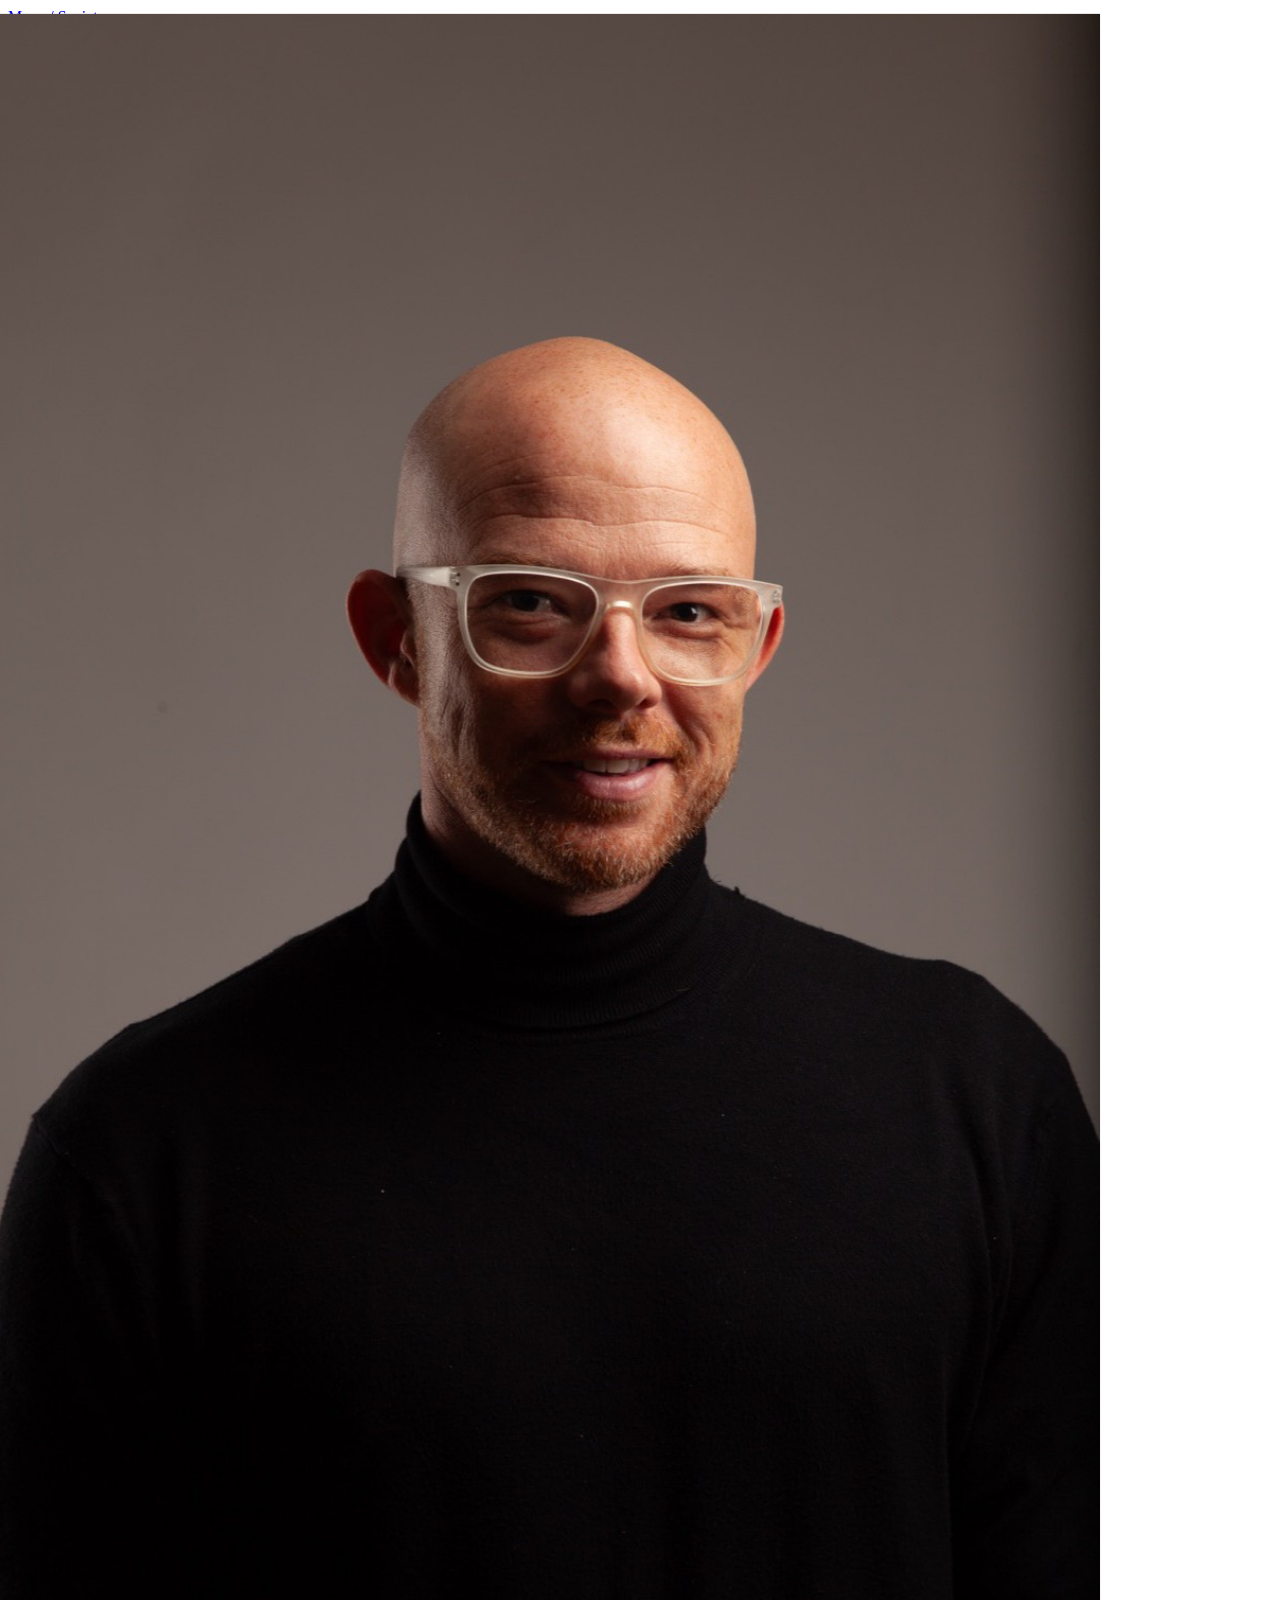
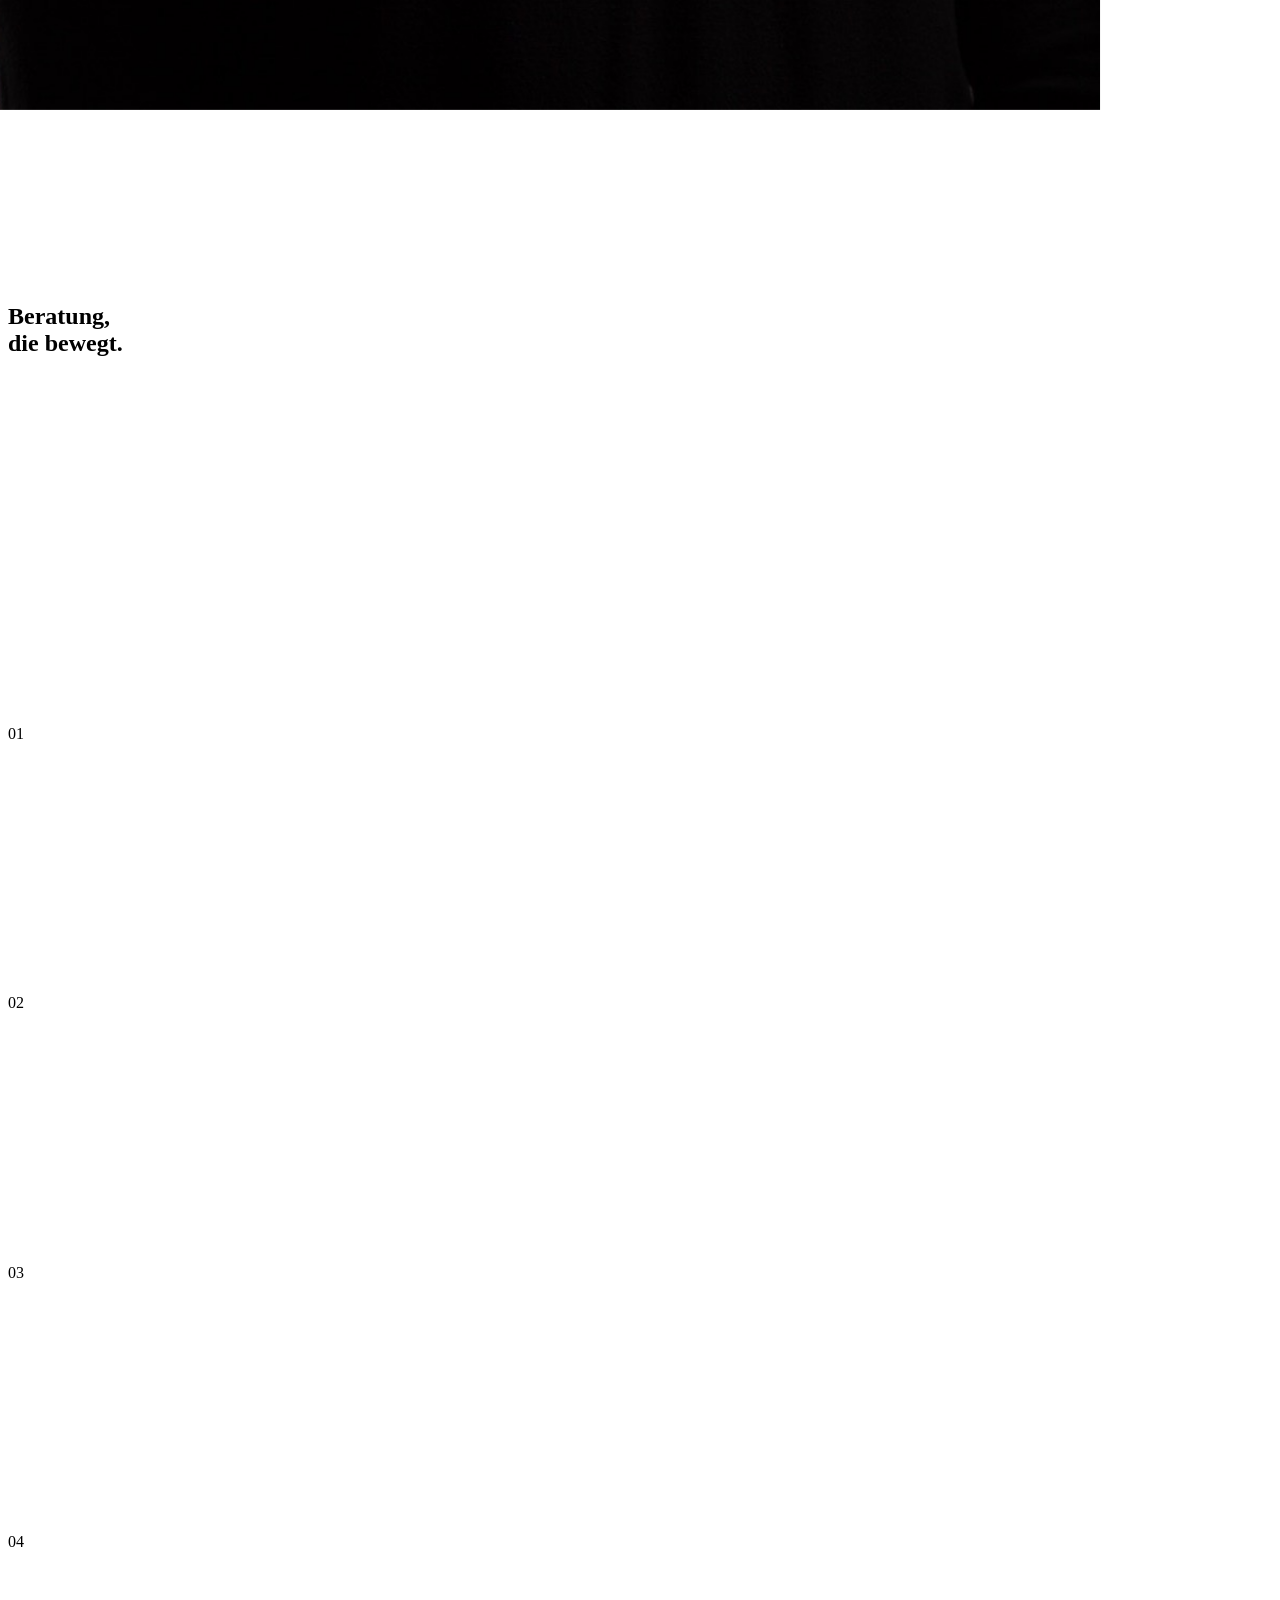
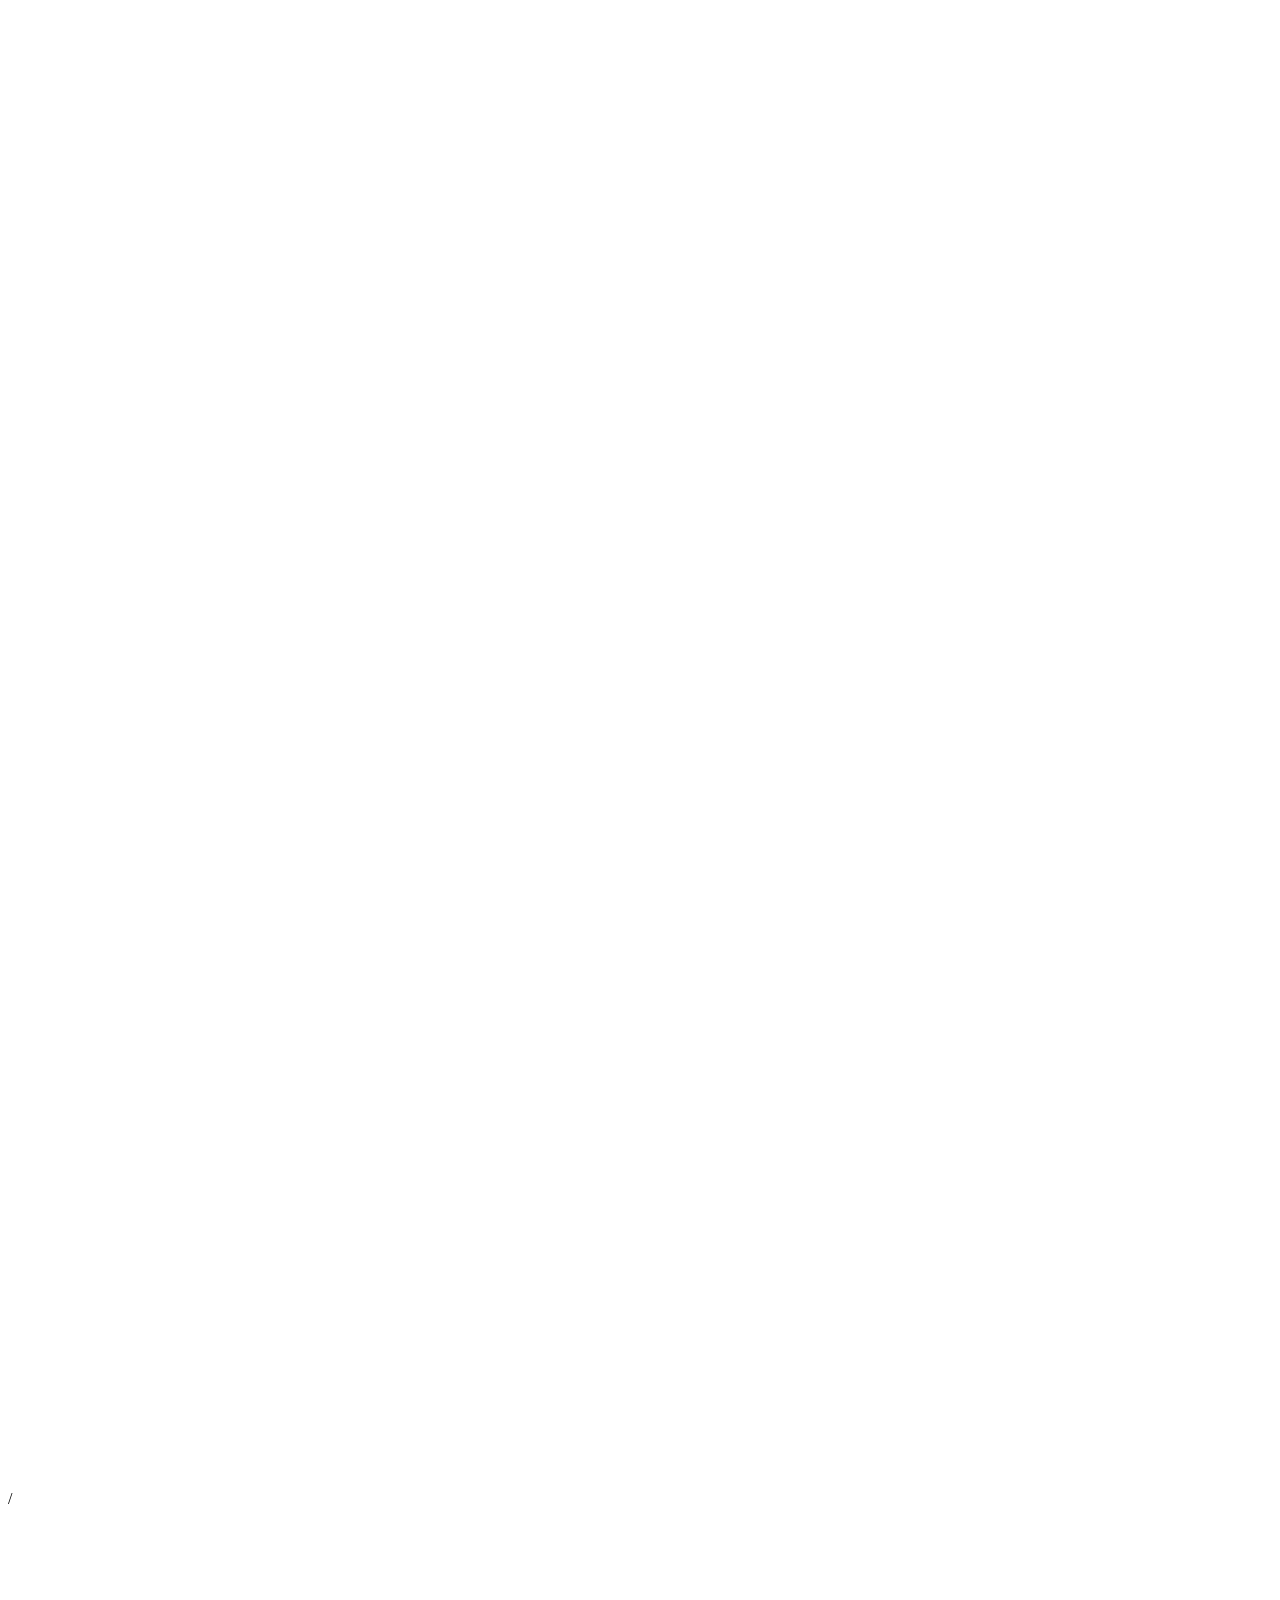
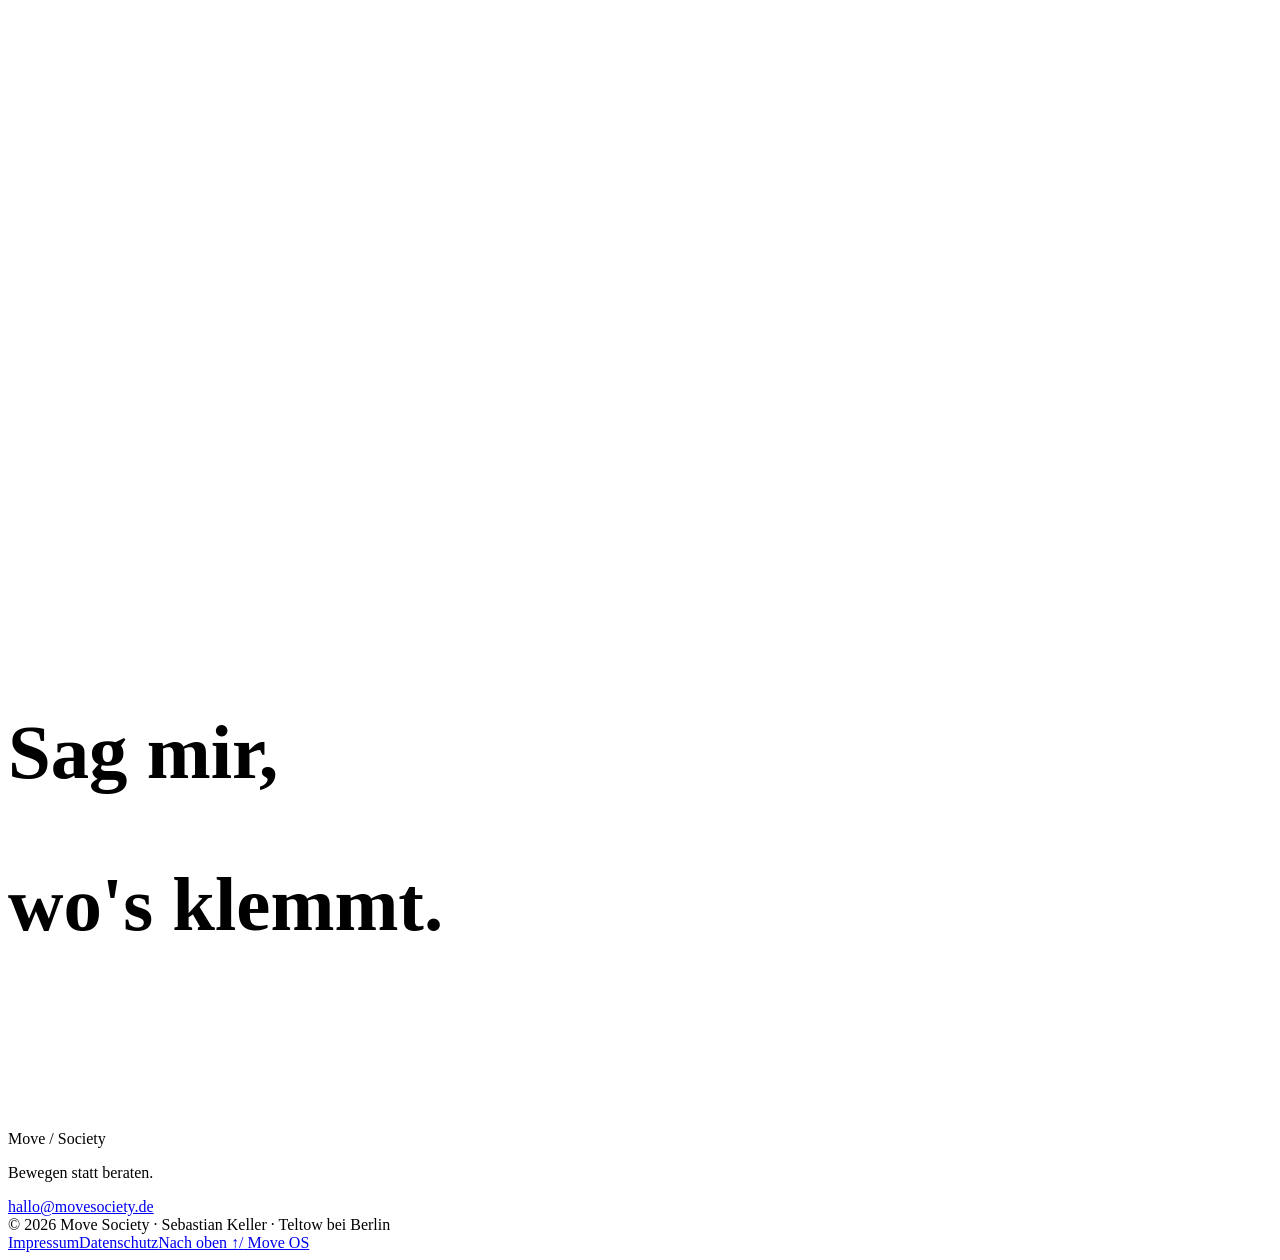
==== commit 18b7bc08: "Conversion-Umbau: eine Angebots-Sektion, Praxis vor Pakete, Klartext-Leistungen, Weg-Grafik Co-Autho" ====
--- a/index.html
+++ b/index.html
@@ -1 +1 @@
-<!DOCTYPE html><!--goHcLLGAcaL1EUue1tHna--><html lang="de"><head><meta charSet="utf-8"/><meta name="viewport" content="width=device-width, initial-scale=1"/><link rel="preload" href="/movesociety/_next/static/media/26d0ba92e140f0dc-s.p.woff2" as="font" crossorigin="" type="font/woff2"/><link rel="preload" href="/movesociety/_next/static/media/437e5f23c97e320c-s.p.woff2" as="font" crossorigin="" type="font/woff2"/><link rel="preload" href="/movesociety/_next/static/media/67d60655232d436d-s.p.woff2" as="font" crossorigin="" type="font/woff2"/><link rel="preload" href="/movesociety/_next/static/media/9cc5b37ab1350db7-s.p.woff2" as="font" crossorigin="" type="font/woff2"/><link rel="preload" href="/movesociety/_next/static/media/e6099e249fd938cc-s.p.woff2" as="font" crossorigin="" type="font/woff2"/><link rel="preload" href="/movesociety/_next/static/media/e9b443debf0e5df9-s.p.woff2" as="font" crossorigin="" type="font/woff2"/><link rel="preload" as="image" href="images/hero.jpg"/><link rel="preload" as="image" href="images/portrait.jpg"/><link rel="preload" as="image" href="images/nimbuscloud.png"/><link rel="stylesheet" href="/movesociety/_next/static/css/70f3b02549de61e6.css" data-precedence="next"/><link rel="preload" as="script" fetchPriority="low" href="/movesociety/_next/static/chunks/webpack-73b007e757b4e2d0.js"/><script src="/movesociety/_next/static/chunks/4bd1b696-c023c6e3521b1417.js" async=""></script><script src="/movesociety/_next/static/chunks/255-36947ee216ccb3b9.js" async=""></script><script src="/movesociety/_next/static/chunks/main-app-454914f5c5431705.js" async=""></script><script src="/movesociety/_next/static/chunks/app/layout-f4de5edbf8414ba8.js" async=""></script><script src="/movesociety/_next/static/chunks/619-ba102abea3e3d0e4.js" async=""></script><script src="/movesociety/_next/static/chunks/340-a02f52c3bad68309.js" async=""></script><script src="/movesociety/_next/static/chunks/app/page-c643e3f9eefdbc7a.js" async=""></script><meta name="next-size-adjust" content=""/><title>Move Society — Beratung, die bewegt.</title><meta name="description" content="Beratung für inhabergeführte Unternehmen: Potenziale erkennen, klare Entscheidungen treffen, Veränderungen umsetzen. Expertise für Membership- und wiederkehrende Geschäftsmodelle."/><meta property="og:title" content="Move Society — Beratung, die bewegt."/><meta property="og:description" content="Potenziale erkennen, klare Entscheidungen treffen, Veränderungen umsetzen. Bewegen statt beraten."/><meta property="og:locale" content="de_DE"/><meta property="og:type" content="website"/><meta name="twitter:card" content="summary"/><meta name="twitter:title" content="Move Society — Beratung, die bewegt."/><meta name="twitter:description" content="Potenziale erkennen, klare Entscheidungen treffen, Veränderungen umsetzen. Bewegen statt beraten."/><script src="/movesociety/_next/static/chunks/polyfills-42372ed130431b0a.js" noModule=""></script></head><body class="__variable_5b8fb2 __variable_43c684 __variable_0e9f5f" style="font-family:var(--font-sans)"><div hidden=""><!--$--><!--/$--></div><header class="fixed inset-x-0 top-0 z-50 transition-all duration-500 "><nav class="mx-auto flex max-w-[1280px] items-center justify-between px-6 py-4 md:px-10"><a href="/#top" class="font-display text-[19px] font-bold uppercase leading-none tracking-tight transition-colors duration-500 text-bone">Move <span class="text-ember">/</span> Society</a><div class="hidden items-center gap-7 md:flex"><a href="/#leistungen" class="font-display text-[13.5px] font-bold uppercase tracking-[0.1em] transition-colors duration-300 text-bone/60 hover:text-bone">Leistungen</a><a href="/#methode" class="font-display text-[13.5px] font-bold uppercase tracking-[0.1em] transition-colors duration-300 text-bone/60 hover:text-bone">Methode</a><a href="/#pakete" class="font-display text-[13.5px] font-bold uppercase tracking-[0.1em] transition-colors duration-300 text-bone/60 hover:text-bone">Pakete</a><a href="/#ueber-mich" class="font-display text-[13.5px] font-bold uppercase tracking-[0.1em] transition-colors duration-300 text-bone/60 hover:text-bone">Über mich</a><a class="font-display text-[13.5px] font-bold uppercase tracking-[0.1em] transition-colors duration-300 text-bone/60 hover:text-bone" href="/movesociety/events/">Events</a><a href="https://moveos-coral.vercel.app" title="Move OS — dein Betriebssystem" class="font-display text-[13.5px] font-bold uppercase tracking-[0.1em] transition-colors duration-300 text-bone/60 hover:text-bone hover:!text-ember"><span class="text-ember">/</span> OS</a><a href="/#kontakt" class="group border border-ember bg-ember px-5 py-2.5 font-display text-[13px] font-bold uppercase tracking-[0.12em] text-ink transition-colors duration-300 hover:border-ink hover:bg-ink hover:text-bone">/ Erstgespräch</a></div><a href="/#kontakt" class="border border-ember bg-ember px-4 py-2 font-display text-[12px] font-bold uppercase tracking-[0.12em] text-ink md:hidden">/ Erstgespräch</a></nav></header><main><section id="top" class="relative flex min-h-[100svh] flex-col justify-end overflow-hidden bg-ink text-bone"><div class="absolute inset-0" style="transform:scale(1.06)"><img src="images/hero.jpg" alt="" class="photo-warm h-full w-full object-cover object-[70%_18%] opacity-55 md:object-[75%_20%]"/></div><div class="absolute inset-0 bg-gradient-to-r from-ink via-ink/75 to-ink/25"></div><div class="absolute inset-x-0 bottom-0 h-48 bg-gradient-to-t from-ink to-transparent"></div><canvas class="pointer-events-none absolute inset-0 h-full w-full" aria-hidden="true"></canvas><div class="relative mx-auto w-full max-w-[1280px] px-6 pb-24 pt-36 md:px-10 md:pb-28"><p class="mb-7 font-display text-[13px] font-bold uppercase tracking-[0.24em] text-ember" style="opacity:0">/ Beratung für inhabergeführte Unternehmen</p><h1 class="font-display font-bold uppercase leading-[0.88] tracking-[-0.01em]"><div class="overflow-hidden"><div style="transform:translateY(108%)"><span class="block text-[clamp(3.6rem,11vw,10rem)]">Beratung,</span></div></div><div class="overflow-hidden"><div style="transform:translateY(108%)"><span class="block text-[clamp(3.6rem,11vw,10rem)]">die bewegt<span class="text-ember">.</span></span></div></div></h1><div class="mt-10 grid gap-8 md:grid-cols-12 md:items-end"><div class="md:col-span-6" style="opacity:0;transform:translateY(24px)"><p class="max-w-lg text-[clamp(1rem,1.4vw,1.15rem)] leading-relaxed text-bone/70">Ich unterstütze Unternehmen dabei, Potenziale zu erkennen, klare Entscheidungen zu treffen und Veränderungen erfolgreich umzusetzen.</p><p class="mt-4 max-w-lg border-l-2 border-ember pl-4 text-[14.5px] leading-relaxed text-bone/85">Experte für nachhaltige Unternehmensentwicklung — mit besonderer Expertise für Membership- und wiederkehrende Geschäftsmodelle.</p></div><div class="flex flex-wrap items-center gap-4 md:col-span-6 md:justify-end" style="opacity:0;transform:translateY(24px)"><a href="#kontakt" class="group border border-ember bg-ember px-7 py-3.5 font-display text-[13.5px] font-bold uppercase tracking-[0.13em] text-ink transition-colors duration-300 hover:border-bone hover:bg-bone">/ Potenzialanalyse anfragen</a><a href="#pakete" class="border border-bone/30 px-7 py-3.5 font-display text-[13.5px] font-bold uppercase tracking-[0.13em] text-bone transition-colors duration-300 hover:border-ember hover:text-ember">Pakete ansehen</a></div></div><div class="mt-14 flex items-center justify-between border-t border-bone/15 pt-5" style="opacity:0"><span class="font-serif text-[16px] italic text-bone/55">Bewegen statt beraten.</span><span class="hidden items-center gap-3 font-display text-[11px] font-bold uppercase tracking-[0.2em] text-bone/35 md:flex">Scrollen <span class="inline-block rotate-90 text-ember">→</span></span></div></div></section><section class="bg-ink px-6 py-24 text-bone md:px-10 md:py-36"><div class="mx-auto max-w-[1280px]"><div style="opacity:0;transform:translateY(32px)"><p class="mb-12 font-display text-[13px] font-bold uppercase tracking-[0.24em] text-ember">// 01 — Haltung</p></div><div class="grid gap-16 md:grid-cols-2"><div style="opacity:0;transform:translateY(32px)"><p class="max-w-lg text-[clamp(1.15rem,1.8vw,1.5rem)] leading-relaxed text-bone/80">Ich glaube nicht an Berichte, die in Schubladen verschwinden. Ich glaube nicht an Strategien, die niemals umgesetzt werden. Und ich glaube nicht daran, dass Wachstum Zufall ist.</p><p class="mt-8 max-w-lg text-[15px] leading-relaxed text-bone/50">Beratung endet für mich nicht mit einer Präsentation. Sie beginnt dort, wo Veränderungen im Unternehmen sichtbar werden.</p></div><div><div style="opacity:0;transform:translateY(32px)"><div class="border-b border-bone/10 py-6 first:pt-0"><span class="block font-display text-[clamp(1.5rem,2.6vw,2.2rem)] font-bold uppercase leading-tight text-bone/45">Nicht mehr Aufgaben.</span><span class="block font-display text-[clamp(1.5rem,2.6vw,2.2rem)] font-bold uppercase leading-tight text-bone"><span class="text-ember">/</span> <!-- -->Sondern die richtigen.</span></div></div><div style="opacity:0;transform:translateY(32px)"><div class="border-b border-bone/10 py-6 first:pt-0"><span class="block font-display text-[clamp(1.5rem,2.6vw,2.2rem)] font-bold uppercase leading-tight text-bone/45">Nicht mehr Projekte.</span><span class="block font-display text-[clamp(1.5rem,2.6vw,2.2rem)] font-bold uppercase leading-tight text-bone"><span class="text-ember">/</span> <!-- -->Sondern die richtigen Prioritäten.</span></div></div><div style="opacity:0;transform:translateY(32px)"><div class="border-b border-bone/10 py-6 first:pt-0"><span class="block font-display text-[clamp(1.5rem,2.6vw,2.2rem)] font-bold uppercase leading-tight text-bone/45">Nicht mehr Komplexität.</span><span class="block font-display text-[clamp(1.5rem,2.6vw,2.2rem)] font-bold uppercase leading-tight text-bone"><span class="text-ember">/</span> <!-- -->Sondern mehr Klarheit.</span></div></div></div></div></div></section><section id="leistungen" class="bg-bone px-6 py-24 md:px-10 md:py-36"><div class="mx-auto max-w-[1280px]"><div style="opacity:0;transform:translateY(32px)"><p class="mb-3 font-display text-[13px] font-bold uppercase tracking-[0.24em] text-ember">// 02 — Leistungsbereiche</p><h2 class="max-w-3xl font-display text-[clamp(2.4rem,5vw,4.5rem)] font-bold uppercase leading-[0.92] text-ink">Vier Bereiche. <span class="text-ink/40">Ein Ziel:</span> Umsetzung.</h2></div><div class="mt-14 grid gap-px border border-ink/12 bg-ink/12 md:grid-cols-2"><div class="group relative overflow-hidden bg-bone p-8 md:p-10"><span aria-hidden="true" class="pointer-events-none absolute -right-4 -top-10 select-none font-display text-[190px] font-black leading-none text-ink/[0.045] transition-colors duration-500 group-hover:text-ember/10">01</span><div style="opacity:0;transform:translateY(32px)"><div class="flex items-start justify-between gap-4"><span class="font-display text-[15px] font-bold text-ember">// <!-- -->01</span></div><h3 class="mt-3 font-display text-[clamp(1.5rem,2.4vw,2rem)] font-bold uppercase leading-tight text-ink">Strategieentwicklung</h3><p class="mt-3 max-w-md text-[15px] leading-relaxed text-ink/55">Ich unterstütze Unternehmen dabei, ihre strategische Ausrichtung zu schärfen und nachhaltiges Wachstum planbar zu machen.</p><ul class="mt-6 flex flex-wrap gap-x-5 gap-y-2"><li class="text-[13.5px] text-ink/70"><span class="mr-1.5 font-display font-bold text-ember">/</span>Unternehmensstrategie</li><li class="text-[13.5px] text-ink/70"><span class="mr-1.5 font-display font-bold text-ember">/</span>Geschäftsmodell</li><li class="text-[13.5px] text-ink/70"><span class="mr-1.5 font-display font-bold text-ember">/</span>Positionierung</li><li class="text-[13.5px] text-ink/70"><span class="mr-1.5 font-display font-bold text-ember">/</span>Preisstrategie</li><li class="text-[13.5px] text-ink/70"><span class="mr-1.5 font-display font-bold text-ember">/</span>Wachstumsstrategie</li><li class="text-[13.5px] text-ink/70"><span class="mr-1.5 font-display font-bold text-ember">/</span>Wettbewerbsanalyse</li></ul><p class="mt-7 border-l-2 border-ember pl-4 font-serif text-[17px] italic text-ink">Klare Entscheidungen statt Unsicherheit.</p></div></div><div class="group relative overflow-hidden bg-bone p-8 md:p-10"><span aria-hidden="true" class="pointer-events-none absolute -right-4 -top-10 select-none font-display text-[190px] font-black leading-none text-ink/[0.045] transition-colors duration-500 group-hover:text-ember/10">02</span><div style="opacity:0;transform:translateY(32px)"><div class="flex items-start justify-between gap-4"><span class="font-display text-[15px] font-bold text-ember">// <!-- -->02</span></div><h3 class="mt-3 font-display text-[clamp(1.5rem,2.4vw,2rem)] font-bold uppercase leading-tight text-ink">Vertriebs- &amp; Wachstumsstrategie</h3><p class="mt-3 max-w-md text-[15px] leading-relaxed text-ink/55">Ich entwickle Strategien, mit denen Unternehmen planbar neue Kunden gewinnen und bestehende Kunden langfristig binden.</p><ul class="mt-6 flex flex-wrap gap-x-5 gap-y-2"><li class="text-[13.5px] text-ink/70"><span class="mr-1.5 font-display font-bold text-ember">/</span>Marketingstrategie</li><li class="text-[13.5px] text-ink/70"><span class="mr-1.5 font-display font-bold text-ember">/</span>Lead-to-Sale-Prozess</li><li class="text-[13.5px] text-ink/70"><span class="mr-1.5 font-display font-bold text-ember">/</span>Customer Journey</li><li class="text-[13.5px] text-ink/70"><span class="mr-1.5 font-display font-bold text-ember">/</span>Vertrieb</li><li class="text-[13.5px] text-ink/70"><span class="mr-1.5 font-display font-bold text-ember">/</span>Empfehlungsmarketing</li><li class="text-[13.5px] text-ink/70"><span class="mr-1.5 font-display font-bold text-ember">/</span>Conversion-Optimierung</li></ul><p class="mt-7 border-l-2 border-ember pl-4 font-serif text-[17px] italic text-ink">Planbares Wachstum.</p></div></div><div class="group relative overflow-hidden bg-bone p-8 md:p-10"><span aria-hidden="true" class="pointer-events-none absolute -right-4 -top-10 select-none font-display text-[190px] font-black leading-none text-ink/[0.045] transition-colors duration-500 group-hover:text-ember/10">03</span><div style="opacity:0;transform:translateY(32px)"><div class="flex items-start justify-between gap-4"><span class="font-display text-[15px] font-bold text-ember">// <!-- -->03</span></div><h3 class="mt-3 font-display text-[clamp(1.5rem,2.4vw,2rem)] font-bold uppercase leading-tight text-ink">Business Systems</h3><p class="mt-3 max-w-md text-[15px] leading-relaxed text-ink/55">Ich entwickle Systeme und Prozesse, die Unternehmen effizienter, skalierbarer und unabhängiger vom Unternehmer machen.</p><ul class="mt-6 flex flex-wrap gap-x-5 gap-y-2"><li class="text-[13.5px] text-ink/70"><span class="mr-1.5 font-display font-bold text-ember">/</span>Prozessoptimierung</li><li class="text-[13.5px] text-ink/70"><span class="mr-1.5 font-display font-bold text-ember">/</span>Digitalisierung</li><li class="text-[13.5px] text-ink/70"><span class="mr-1.5 font-display font-bold text-ember">/</span>KI-Integration</li><li class="text-[13.5px] text-ink/70"><span class="mr-1.5 font-display font-bold text-ember">/</span>Automatisierung</li><li class="text-[13.5px] text-ink/70"><span class="mr-1.5 font-display font-bold text-ember">/</span>CRM</li><li class="text-[13.5px] text-ink/70"><span class="mr-1.5 font-display font-bold text-ember">/</span>Organisationsentwicklung</li><li class="text-[13.5px] text-ink/70"><span class="mr-1.5 font-display font-bold text-ember">/</span>KPI-Systeme</li></ul><p class="mt-7 border-l-2 border-ember pl-4 font-serif text-[17px] italic text-ink">Ein Unternehmen, das zuverlässig funktioniert.</p></div></div><div class="group relative overflow-hidden bg-bone p-8 md:p-10"><span aria-hidden="true" class="pointer-events-none absolute -right-4 -top-10 select-none font-display text-[190px] font-black leading-none text-ink/[0.045] transition-colors duration-500 group-hover:text-ember/10">04</span><div style="opacity:0;transform:translateY(32px)"><div class="flex items-start justify-between gap-4"><span class="font-display text-[15px] font-bold text-ember">// <!-- -->04</span><span class="bg-ember px-2 py-0.5 font-display text-[11px] font-bold uppercase tracking-[0.13em] text-ink">/ Spezialisierung</span></div><h3 class="mt-3 font-display text-[clamp(1.5rem,2.4vw,2rem)] font-bold uppercase leading-tight text-ink">Membership-Strategie</h3><p class="mt-3 max-w-md text-[15px] leading-relaxed text-ink/55">Ich entwickle Mitgliedschafts- und Abo-Modelle, die Kunden langfristig binden und wiederkehrende Umsätze schaffen.</p><ul class="mt-6 flex flex-wrap gap-x-5 gap-y-2"><li class="text-[13.5px] text-ink/70"><span class="mr-1.5 font-display font-bold text-ember">/</span>Membership-Modelle</li><li class="text-[13.5px] text-ink/70"><span class="mr-1.5 font-display font-bold text-ember">/</span>Preisstrategie</li><li class="text-[13.5px] text-ink/70"><span class="mr-1.5 font-display font-bold text-ember">/</span>Kundenbindung</li><li class="text-[13.5px] text-ink/70"><span class="mr-1.5 font-display font-bold text-ember">/</span>Community-Aufbau</li><li class="text-[13.5px] text-ink/70"><span class="mr-1.5 font-display font-bold text-ember">/</span>Customer Lifetime Value</li><li class="text-[13.5px] text-ink/70"><span class="mr-1.5 font-display font-bold text-ember">/</span>Upselling</li><li class="text-[13.5px] text-ink/70"><span class="mr-1.5 font-display font-bold text-ember">/</span>Retention</li></ul><p class="mt-7 border-l-2 border-ember pl-4 font-serif text-[17px] italic text-ink">Mehr wiederkehrende Umsätze und stärkere Kundenbindung.</p></div></div></div></div></section><section id="methode" class="relative overflow-hidden bg-bone-muted px-6 py-24 md:px-10 md:py-36"><div aria-hidden="true" class="pointer-events-none absolute left-1/2 top-1/2 h-[2px] w-[160%] -translate-x-1/2 rotate-[-18deg] bg-ember/15"></div><div class="relative mx-auto max-w-[1280px]"><div style="opacity:0;transform:translateY(32px)"><p class="mb-3 font-display text-[13px] font-bold uppercase tracking-[0.24em] text-ember">// 03 — Methode</p><h2 class="font-display text-[clamp(2.4rem,5vw,4.5rem)] font-bold uppercase leading-[0.92] text-ink">Jedes Projekt folgt<br/>dem MOVE <span class="text-ember">/</span> Framework.</h2></div><div class="mt-16 grid grid-cols-2 gap-y-14 md:grid-cols-4 md:gap-y-0"><div class="relative px-2 md:px-6" style="opacity:0;transform:translateY(36px)"><div class="flex items-start gap-1"><span class="font-display text-[clamp(5.5rem,11vw,10.5rem)] font-black leading-[0.85] text-ink">M</span><span aria-hidden="true" class="mt-1 hidden font-display text-[clamp(3rem,6vw,5.5rem)] font-bold leading-none text-ember md:block" style="opacity:0;transform:scale(0.6)">/</span></div><div class="mt-5 h-[2px] origin-left bg-ember" style="transform:scaleX(0)"></div><div class="mt-4 flex items-baseline gap-2.5"><span class="font-display text-[12px] font-bold text-ember">// <!-- -->01</span><span class="font-display text-[17px] font-bold uppercase tracking-[0.05em] text-ink">Measure</span></div><p class="mt-1 font-serif text-[15.5px] italic text-ink/55">Potenziale erkennen.</p></div><div class="relative px-2 md:px-6" style="opacity:0;transform:translateY(36px)"><div class="flex items-start gap-1"><span class="font-display text-[clamp(5.5rem,11vw,10.5rem)] font-black leading-[0.85] text-ink">O</span><span aria-hidden="true" class="mt-1 hidden font-display text-[clamp(3rem,6vw,5.5rem)] font-bold leading-none text-ember md:block" style="opacity:0;transform:scale(0.6)">/</span></div><div class="mt-5 h-[2px] origin-left bg-ember" style="transform:scaleX(0)"></div><div class="mt-4 flex items-baseline gap-2.5"><span class="font-display text-[12px] font-bold text-ember">// <!-- -->02</span><span class="font-display text-[17px] font-bold uppercase tracking-[0.05em] text-ink">Optimize</span></div><p class="mt-1 font-serif text-[15.5px] italic text-ink/55">Prioritäten setzen.</p></div><div class="relative px-2 md:px-6" style="opacity:0;transform:translateY(36px)"><div class="flex items-start gap-1"><span class="font-display text-[clamp(5.5rem,11vw,10.5rem)] font-black leading-[0.85] text-ink">V</span><span aria-hidden="true" class="mt-1 hidden font-display text-[clamp(3rem,6vw,5.5rem)] font-bold leading-none text-ember md:block" style="opacity:0;transform:scale(0.6)">/</span></div><div class="mt-5 h-[2px] origin-left bg-ember" style="transform:scaleX(0)"></div><div class="mt-4 flex items-baseline gap-2.5"><span class="font-display text-[12px] font-bold text-ember">// <!-- -->03</span><span class="font-display text-[17px] font-bold uppercase tracking-[0.05em] text-ink">Value</span></div><p class="mt-1 font-serif text-[15.5px] italic text-ink/55">Lösungen entwickeln.</p></div><div class="relative px-2 md:px-6" style="opacity:0;transform:translateY(36px)"><div class="flex items-start gap-1"><span class="font-display text-[clamp(5.5rem,11vw,10.5rem)] font-black leading-[0.85] text-ink">E</span></div><div class="mt-5 h-[2px] origin-left bg-ember" style="transform:scaleX(0)"></div><div class="mt-4 flex items-baseline gap-2.5"><span class="font-display text-[12px] font-bold text-ember">// <!-- -->04</span><span class="font-display text-[17px] font-bold uppercase tracking-[0.05em] text-ink">Expand</span></div><p class="mt-1 font-serif text-[15.5px] italic text-ink/55">Umsetzen &amp; wachsen.</p></div></div><div style="opacity:0;transform:translateY(32px)"><p class="mt-16 max-w-xl border-l-2 border-ember pl-5 text-[15px] leading-relaxed text-ink/60">Vom ersten Blick auf die Zahlen bis zur umgesetzten Veränderung — in dieser Reihenfolge, ohne Abkürzung. Denn Analyse schafft Erkenntnis,<!-- --> <strong class="text-ink">Umsetzung schafft Erfolg.</strong></p></div></div></section><section id="produkte" class="bg-bone px-6 py-24 md:px-10 md:py-36"><div class="mx-auto max-w-[1280px]"><div style="opacity:0;transform:translateY(32px)"><p class="mb-3 font-display text-[13px] font-bold uppercase tracking-[0.24em] text-ember">// 04 — Produkte</p><h2 class="max-w-3xl font-display text-[clamp(2.4rem,5vw,4.5rem)] font-bold uppercase leading-[0.92] text-ink">Der Einstieg ist klar.<br/><span class="text-ink/40">Das Ziel auch.</span></h2></div><div class="mt-14 grid gap-6 md:grid-cols-2"><div style="opacity:0;transform:translateY(32px)"><div class="h-full border-t-2 border-ember bg-bone-muted p-8 md:p-10"><span class="font-display text-[12px] font-bold uppercase tracking-[0.2em] text-ink/45">/ Der Einstieg</span><h3 class="mt-3 font-display text-[clamp(1.7rem,2.8vw,2.4rem)] font-bold uppercase leading-tight text-ink">Potenzialanalyse</h3><p class="mt-3 text-[15px] leading-relaxed text-ink/55">Der Einstieg in jede Zusammenarbeit: Ausgangssituation verstehen, Potenziale erkennen, die drei größten Hebel identifizieren.</p><div class="mt-7 border-t border-ink/12 pt-5"><span class="font-display text-[12px] font-bold uppercase tracking-[0.16em] text-ink/45">Ergebnis</span><p class="mt-2 font-display text-[19px] font-bold uppercase text-ink">Analyse <span class="text-ember">/</span> Prioritäten<!-- --> <span class="text-ember">/</span> Roadmap</p></div></div></div><div style="opacity:0;transform:translateY(32px)"><div class="h-full bg-ink p-8 text-bone md:p-10"><span class="bg-ember px-2 py-0.5 font-display text-[11px] font-bold uppercase tracking-[0.13em] text-ink">/ Sparringspartner</span><h3 class="mt-4 font-display text-[clamp(1.7rem,2.8vw,2.4rem)] font-bold uppercase leading-tight">Strategische Unternehmensbegleitung</h3><p class="mt-3 text-[15px] leading-relaxed text-bone/60">Ich begleite Unternehmen über mehrere Monate als Sparringspartner — an deiner Seite, nicht von außen.</p><ul class="mt-6 grid grid-cols-2 gap-x-4 gap-y-2"><li class="text-[13px] text-bone/75"><span class="mr-1.5 font-display font-bold text-ember">/</span>Regelmäßige Strategiegespräche</li><li class="text-[13px] text-bone/75"><span class="mr-1.5 font-display font-bold text-ember">/</span>Roadmap-Reviews</li><li class="text-[13px] text-bone/75"><span class="mr-1.5 font-display font-bold text-ember">/</span>KPI-Besprechungen</li><li class="text-[13px] text-bone/75"><span class="mr-1.5 font-display font-bold text-ember">/</span>Umsetzungskontrolle</li><li class="text-[13px] text-bone/75"><span class="mr-1.5 font-display font-bold text-ember">/</span>Priorisierung</li><li class="text-[13px] text-bone/75"><span class="mr-1.5 font-display font-bold text-ember">/</span>Unterstützung bei Entscheidungen</li></ul></div></div></div><div class="mt-6 grid gap-px border border-ink/12 bg-ink/12 md:grid-cols-4"><div class="bg-bone p-6"><div style="opacity:0;transform:translateY(32px)"><h4 class="font-display text-[16px] font-bold uppercase leading-tight text-ink"><span class="text-ember">/</span> <!-- -->Strategieentwicklung</h4><p class="mt-2 text-[13px] leading-relaxed text-ink/55">Gemeinsam entwickeln wir eine klare Richtung für das Unternehmen.</p></div></div><div class="bg-bone p-6"><div style="opacity:0;transform:translateY(32px)"><h4 class="font-display text-[16px] font-bold uppercase leading-tight text-ink"><span class="text-ember">/</span> <!-- -->Vertriebs- &amp; Wachstumsstrategie</h4><p class="mt-2 text-[13px] leading-relaxed text-ink/55">Marketing, Vertrieb und Customer Journey werden aufeinander abgestimmt.</p></div></div><div class="bg-bone p-6"><div style="opacity:0;transform:translateY(32px)"><h4 class="font-display text-[16px] font-bold uppercase leading-tight text-ink"><span class="text-ember">/</span> <!-- -->Prozess- &amp; Digitalisierungsberatung</h4><p class="mt-2 text-[13px] leading-relaxed text-ink/55">Ich entwickle effiziente Prozesse und unterstütze bei Digitalisierung und KI.</p></div></div><div class="bg-bone p-6"><div style="opacity:0;transform:translateY(32px)"><h4 class="font-display text-[16px] font-bold uppercase leading-tight text-ink"><span class="text-ember">/</span> <!-- -->Membership-Strategie</h4><p class="mt-2 text-[13px] leading-relaxed text-ink/55">Entwicklung oder Optimierung von Mitgliedschafts- und Abo-Modellen.</p></div></div></div></div></section><section id="pakete" class="bg-bone-muted px-6 py-24 md:px-10 md:py-36"><div class="mx-auto max-w-[1280px]"><div style="opacity:0;transform:translateY(32px)"><p class="mb-3 font-display text-[13px] font-bold uppercase tracking-[0.24em] text-ember">// 05 — Pakete</p><h2 class="max-w-3xl font-display text-[clamp(2.4rem,5vw,4.5rem)] font-bold uppercase leading-[0.92] text-ink">So arbeitest du <span class="text-ink/40">mit mir.</span></h2><p class="mt-4 max-w-xl text-[15px] leading-relaxed text-ink/55">Drei Wege, ein Prinzip: Wir starten mit dem größten Hebel — nicht mit dem größten Paket. Was zu dir passt, klären wir im Erstgespräch.</p></div><div class="mt-14 grid gap-6 lg:grid-cols-3"><div class="h-full" style="opacity:0;transform:translateY(32px)"><div class="flex h-full flex-col p-8 border border-ink/12 bg-bone text-ink"><div class="flex items-baseline justify-between"><span class="font-display text-[15px] font-bold text-ember">// <!-- -->01</span><span class="font-display text-[11px] font-bold uppercase tracking-[0.16em] text-ink/40">Der Einstieg / einmalig</span></div><h3 class="mt-3 font-display text-[clamp(1.5rem,2.2vw,1.9rem)] font-bold uppercase leading-tight">Potenzialanalyse</h3><p class="mt-3 text-[14px] leading-relaxed text-ink/55">Ich analysiere dein Unternehmen und identifiziere die drei größten Hebel. Danach weißt du, wo du stehst und was als Nächstes folgt.</p><ul class="mt-5 flex-1 space-y-2"><li class="text-[13.5px] text-ink/70"><span class="mr-2 font-display font-bold text-ember">/</span>Analyse der Ausgangssituation</li><li class="text-[13.5px] text-ink/70"><span class="mr-2 font-display font-bold text-ember">/</span>Die drei größten Hebel</li><li class="text-[13.5px] text-ink/70"><span class="mr-2 font-display font-bold text-ember">/</span>Prioritäten + Roadmap</li></ul><a href="#kontakt" class="mt-7 inline-block border px-6 py-3 text-center font-display text-[13px] font-bold uppercase tracking-[0.13em] transition-colors duration-300 border-ink text-ink hover:bg-ink hover:text-bone">/ <!-- -->Analyse anfragen</a></div></div><div class="h-full" style="opacity:0;transform:translateY(32px)"><div class="flex h-full flex-col p-8 bg-ink text-bone"><div class="flex items-baseline justify-between"><span class="font-display text-[15px] font-bold text-ember">// <!-- -->02</span><span class="font-display text-[11px] font-bold uppercase tracking-[0.16em] text-bone/45">Ein Hebel / 8–12 Wochen</span></div><h3 class="mt-3 font-display text-[clamp(1.5rem,2.2vw,1.9rem)] font-bold uppercase leading-tight">Umsetzungsprojekt</h3><p class="mt-3 text-[14px] leading-relaxed text-bone/60">Wir nehmen uns den größten Hebel vor und setzen ihn gemeinsam um — z. B. Lead-to-Sale-Prozess, Preisstruktur oder Membership-Modell.</p><ul class="mt-5 flex-1 space-y-2"><li class="text-[13.5px] text-bone/80"><span class="mr-2 font-display font-bold text-ember">/</span>Ein klares Ziel, ein Ergebnis</li><li class="text-[13.5px] text-bone/80"><span class="mr-2 font-display font-bold text-ember">/</span>Umsetzung inklusive — nicht nur Konzept</li><li class="text-[13.5px] text-bone/80"><span class="mr-2 font-display font-bold text-ember">/</span>Messbar am Resultat</li></ul><a href="#kontakt" class="mt-7 inline-block border px-6 py-3 text-center font-display text-[13px] font-bold uppercase tracking-[0.13em] transition-colors duration-300 border-ember bg-ember text-ink hover:bg-bone hover:border-bone">/ <!-- -->Projekt anfragen</a></div></div><div class="h-full" style="opacity:0;transform:translateY(32px)"><div class="flex h-full flex-col p-8 border border-ink/12 bg-bone text-ink"><div class="flex items-baseline justify-between"><span class="font-display text-[15px] font-bold text-ember">// <!-- -->03</span><span class="font-display text-[11px] font-bold uppercase tracking-[0.16em] text-ink/40">Sparringspartner / 6+ Monate</span></div><h3 class="mt-3 font-display text-[clamp(1.5rem,2.2vw,1.9rem)] font-bold uppercase leading-tight">Strategische Begleitung</h3><p class="mt-3 text-[14px] leading-relaxed text-ink/55">Ich begleite dich über mehrere Monate: Strategiegespräche, Roadmap-Reviews, KPI-Besprechungen, Umsetzungskontrolle — an deiner Seite.</p><ul class="mt-5 flex-1 space-y-2"><li class="text-[13.5px] text-ink/70"><span class="mr-2 font-display font-bold text-ember">/</span>Regelmäßige Strategiegespräche</li><li class="text-[13.5px] text-ink/70"><span class="mr-2 font-display font-bold text-ember">/</span>Priorisierung + Entscheidungen</li><li class="text-[13.5px] text-ink/70"><span class="mr-2 font-display font-bold text-ember">/</span>Umsetzungskontrolle</li></ul><a href="#kontakt" class="mt-7 inline-block border px-6 py-3 text-center font-display text-[13px] font-bold uppercase tracking-[0.13em] transition-colors duration-300 border-ink text-ink hover:bg-ink hover:text-bone">/ <!-- -->Begleitung anfragen</a></div></div></div><div style="opacity:0;transform:translateY(32px)"><div class="relative mt-10 overflow-hidden bg-ink p-8 text-bone md:p-12"><div aria-hidden="true" class="pointer-events-none absolute -right-6 top-1/2 h-[300%] w-24 -translate-y-1/2 rotate-[-18deg] bg-ember/15"></div><div class="grid gap-10 md:grid-cols-12 md:items-center"><div class="md:col-span-4"><span class="font-display text-[12px] font-bold uppercase tracking-[0.22em] text-ember">/ Förderung — hier kannst du sparen</span><div class="mt-3 font-display text-[clamp(4rem,8vw,7rem)] font-bold leading-[0.85]">Bis zu<br/>80<span class="text-ember"> %</span></div><div class="mt-2 font-display text-[14px] font-bold uppercase tracking-[0.12em] text-bone/55">Zuschuss zum Beraterhonorar</div></div><div class="md:col-span-8"><p class="max-w-2xl text-[15px] leading-relaxed text-bone/75">Das <strong class="text-bone">BAFA</strong> — das Bundesamt für Wirtschaft und Ausfuhrkontrolle — bezuschusst Unternehmensberatung für kleine und mittlere Unternehmen: je nach Region <strong class="text-bone">50 bis 80 %</strong> <!-- -->des Beraterhonorars, bei einer Bemessungsgrundlage von bis zu 3.500 € pro Beratung. In Brandenburg und den neuen Bundesländern gilt der Höchstsatz.</p><p class="mt-4 max-w-2xl text-[15px] leading-relaxed text-bone/75">Ob dein Unternehmen förderfähig ist, klären wir im Erstgespräch — und den Antrag gehen wir gemeinsam durch. <strong class="text-bone">Du zahlst am Ende nur deinen Eigenanteil.</strong></p><a href="#kontakt" class="mt-7 inline-block border border-ember bg-ember px-7 py-3.5 font-display text-[13.5px] font-bold uppercase tracking-[0.13em] text-ink transition-colors duration-300 hover:border-bone hover:bg-bone">/ Förderung klären</a></div></div></div></div></div></section><section id="praxis" class="bg-bone px-6 py-24 md:px-10 md:py-36"><div class="mx-auto max-w-[1280px]"><div style="opacity:0;transform:translateY(32px)"><p class="mb-3 font-display text-[13px] font-bold uppercase tracking-[0.24em] text-ember">// 06 — Aus der Praxis</p><h2 class="max-w-3xl font-display text-[clamp(2.4rem,5vw,4.5rem)] font-bold uppercase leading-[0.92] text-ink">Drei Mandate, <span class="text-ink/40">drei Hebel.</span></h2><p class="mt-4 max-w-xl text-[15px] leading-relaxed text-ink/55">Anonymisiert — was in meinen Mandaten passiert, bleibt dort. Aber das Muster darfst du sehen: ein Engpass, klare Maßnahmen, ein Ergebnis.</p></div><div class="mt-14 grid gap-6 lg:grid-cols-3"><div class="h-full" style="opacity:0;transform:translateY(32px)"><article class="flex h-full flex-col border border-ink/12 bg-bone-muted"><div class="flex items-baseline justify-between border-b border-ink/10 px-7 pb-4 pt-6"><span class="font-display text-[15px] font-bold text-ember">// <!-- -->01</span><span class="font-display text-[12px] font-bold uppercase tracking-[0.14em] text-ink/45">Berlin</span></div><div class="flex flex-1 flex-col px-7 pb-7 pt-5"><h3 class="font-display text-[clamp(1.4rem,2vw,1.7rem)] font-bold uppercase leading-tight text-ink">Tanz- &amp; Entertainment-Marke</h3><div class="mt-5"><span class="font-display text-[11.5px] font-bold uppercase tracking-[0.18em] text-ink/40">/ Engpass</span><p class="mt-1.5 text-[14.5px] font-medium leading-snug text-ink">42 % der Gäste kamen einmal — und nie wieder.</p></div><div class="mt-5 flex-1"><span class="font-display text-[11.5px] font-bold uppercase tracking-[0.18em] text-ink/40">/ Umgesetzt</span><ul class="mt-2 space-y-1.5"><li class="text-[13.5px] leading-snug text-ink/65"><span class="mr-2 font-display font-bold text-ember">/</span>Lead-to-Sale-Prozess von der Anfrage bis zur Mitgliedschaft gebaut</li><li class="text-[13.5px] leading-snug text-ink/65"><span class="mr-2 font-display font-bold text-ember">/</span>Interne Prozesse und klare Verantwortlichkeiten installiert</li><li class="text-[13.5px] leading-snug text-ink/65"><span class="mr-2 font-display font-bold text-ember">/</span>Wachstumsplan mit messbaren Zielen je Monat</li></ul></div><p class="mt-6 border-l-2 border-ember pl-4 font-serif text-[15.5px] italic leading-snug text-ink">Aus Einmal-Gästen werden Mitglieder — systematisch statt zufällig.</p></div></article></div><div class="h-full" style="opacity:0;transform:translateY(32px)"><article class="flex h-full flex-col border border-ink/12 bg-bone-muted"><div class="flex items-baseline justify-between border-b border-ink/10 px-7 pb-4 pt-6"><span class="font-display text-[15px] font-bold text-ember">// <!-- -->02</span><span class="font-display text-[12px] font-bold uppercase tracking-[0.14em] text-ink/45">Berlin</span></div><div class="flex flex-1 flex-col px-7 pb-7 pt-5"><h3 class="font-display text-[clamp(1.4rem,2vw,1.7rem)] font-bold uppercase leading-tight text-ink">Tanzschule</h3><div class="mt-5"><span class="font-display text-[11.5px] font-bold uppercase tracking-[0.18em] text-ink/40">/ Engpass</span><p class="mt-1.5 text-[14.5px] font-medium leading-snug text-ink">Kundendaten in Listen, Ordnern und Köpfen — keine Zahl auf Knopfdruck.</p></div><div class="mt-5 flex-1"><span class="font-display text-[11.5px] font-bold uppercase tracking-[0.18em] text-ink/40">/ Umgesetzt</span><ul class="mt-2 space-y-1.5"><li class="text-[13.5px] leading-snug text-ink/65"><span class="mr-2 font-display font-bold text-ember">/</span>Kundendaten vollständig digitalisiert</li><li class="text-[13.5px] leading-snug text-ink/65"><span class="mr-2 font-display font-bold text-ember">/</span>Nimbuscloud eingerichtet, alle Prozesse ins CRM überführt</li><li class="text-[13.5px] leading-snug text-ink/65"><span class="mr-2 font-display font-bold text-ember">/</span>KI-Dashboard für Auswertung und Entscheidungen</li></ul></div><p class="mt-6 border-l-2 border-ember pl-4 font-serif text-[15.5px] italic leading-snug text-ink">Jede Zahl auf einen Blick — Entscheidungen aus Daten statt Bauchgefühl.</p></div></article></div><div class="h-full" style="opacity:0;transform:translateY(32px)"><article class="flex h-full flex-col border border-ink/12 bg-bone-muted"><div class="flex items-baseline justify-between border-b border-ink/10 px-7 pb-4 pt-6"><span class="font-display text-[15px] font-bold text-ember">// <!-- -->03</span><span class="font-display text-[12px] font-bold uppercase tracking-[0.14em] text-ink/45">Brandenburg</span></div><div class="flex flex-1 flex-col px-7 pb-7 pt-5"><h3 class="font-display text-[clamp(1.4rem,2vw,1.7rem)] font-bold uppercase leading-tight text-ink">Kfz-Meisterbetrieb</h3><div class="mt-5"><span class="font-display text-[11.5px] font-bold uppercase tracking-[0.18em] text-ink/40">/ Engpass</span><p class="mt-1.5 text-[14.5px] font-medium leading-snug text-ink">Das Telefon klingelt in der Werkstatt — und Aufträge gehen verloren.</p></div><div class="mt-5 flex-1"><span class="font-display text-[11.5px] font-bold uppercase tracking-[0.18em] text-ink/40">/ Umgesetzt</span><ul class="mt-2 space-y-1.5"><li class="text-[13.5px] leading-snug text-ink/65"><span class="mr-2 font-display font-bold text-ember">/</span>KI-Telefonanbindung: jeder Anruf wird angenommen</li><li class="text-[13.5px] leading-snug text-ink/65"><span class="mr-2 font-display font-bold text-ember">/</span>Social Media automatisiert — Steuerung und Content-Entwicklung</li><li class="text-[13.5px] leading-snug text-ink/65"><span class="mr-2 font-display font-bold text-ember">/</span>Kommunikation digitalisiert, Online-Auftritt neu aufgebaut</li></ul></div><p class="mt-6 border-l-2 border-ember pl-4 font-serif text-[15.5px] italic leading-snug text-ink">Erreichbar, sichtbar, buchbar — ohne eine Stunde Mehrarbeit.</p></div></article></div></div></div></section><section class="relative overflow-hidden bg-ink px-6 py-24 text-bone md:px-10 md:py-36"><div class="mx-auto max-w-[1280px]"><div style="opacity:0;transform:translateY(32px)"><p class="mb-12 font-display text-[13px] font-bold uppercase tracking-[0.24em] text-ember">// 07 — Qualitätsversprechen</p></div><div><div style="opacity:0;transform:translateY(32px)"><div class="group flex items-baseline gap-5 border-b border-bone/10 py-5 transition-colors duration-500 last:border-0"><span class="font-display text-[clamp(1.2rem,2vw,1.8rem)] font-bold text-ember">/</span><span class="font-display text-[clamp(1.6rem,3.6vw,3.2rem)] font-bold uppercase leading-tight text-bone/85 transition-colors duration-500 group-hover:text-bone">Strategie ohne Umsetzung bleibt Theorie.</span></div></div><div style="opacity:0;transform:translateY(32px)"><div class="group flex items-baseline gap-5 border-b border-bone/10 py-5 transition-colors duration-500 last:border-0"><span class="font-display text-[clamp(1.2rem,2vw,1.8rem)] font-bold text-ember">/</span><span class="font-display text-[clamp(1.6rem,3.6vw,3.2rem)] font-bold uppercase leading-tight text-bone/85 transition-colors duration-500 group-hover:text-bone">Analyse schafft Erkenntnis. Umsetzung schafft Erfolg.</span></div></div><div style="opacity:0;transform:translateY(32px)"><div class="group flex items-baseline gap-5 border-b border-bone/10 py-5 transition-colors duration-500 last:border-0"><span class="font-display text-[clamp(1.2rem,2vw,1.8rem)] font-bold text-ember">/</span><span class="font-display text-[clamp(1.6rem,3.6vw,3.2rem)] font-bold uppercase leading-tight text-bone/85 transition-colors duration-500 group-hover:text-bone">Systeme statt Zufall.</span></div></div><div style="opacity:0;transform:translateY(32px)"><div class="group flex items-baseline gap-5 border-b border-bone/10 py-5 transition-colors duration-500 last:border-0"><span class="font-display text-[clamp(1.2rem,2vw,1.8rem)] font-bold text-ember">/</span><span class="font-display text-[clamp(1.6rem,3.6vw,3.2rem)] font-bold uppercase leading-tight text-bone/85 transition-colors duration-500 group-hover:text-bone">Potenziale statt Probleme.</span></div></div><div style="opacity:0;transform:translateY(32px)"><div class="group flex items-baseline gap-5 border-b border-bone/10 py-5 transition-colors duration-500 last:border-0"><span class="font-display text-[clamp(1.2rem,2vw,1.8rem)] font-bold text-ember">/</span><span class="font-display text-[clamp(1.6rem,3.6vw,3.2rem)] font-bold uppercase leading-tight text-bone/85 transition-colors duration-500 group-hover:text-bone">Chaos digitalisiert bleibt immer noch Chaos.</span></div></div><div style="opacity:0;transform:translateY(32px)"><div class="group flex items-baseline gap-5 border-b border-bone/10 py-5 transition-colors duration-500 last:border-0"><span class="font-display text-[clamp(1.2rem,2vw,1.8rem)] font-bold text-ember">/</span><span class="font-display text-[clamp(1.6rem,3.6vw,3.2rem)] font-bold uppercase leading-tight text-bone/85 transition-colors duration-500 group-hover:text-bone">Erst Prozesse säubern, dann umsetzen.</span></div></div><div style="opacity:0;transform:translateY(32px)"><div class="group flex items-baseline gap-5 border-b border-bone/10 py-5 transition-colors duration-500 last:border-0"><span class="font-display text-[clamp(1.2rem,2vw,1.8rem)] font-bold text-ember">/</span><span class="font-display text-[clamp(1.6rem,3.6vw,3.2rem)] font-bold uppercase leading-tight text-bone/85 transition-colors duration-500 group-hover:text-bone">Umsetzung statt Perfektion.</span></div></div><div style="opacity:0;transform:translateY(32px)"><div class="group flex items-baseline gap-5 border-b border-bone/10 py-5 transition-colors duration-500 last:border-0"><span class="font-display text-[clamp(1.2rem,2vw,1.8rem)] font-bold text-ember">/</span><span class="font-display text-[clamp(1.6rem,3.6vw,3.2rem)] font-bold uppercase leading-tight text-bone/85 transition-colors duration-500 group-hover:text-bone">Lieber 80 % umgesetzt als 100 % geplant.</span></div></div></div><div style="opacity:0;transform:translateY(32px)"><p class="mt-14 max-w-2xl font-serif text-[clamp(1.2rem,2vw,1.6rem)] italic leading-relaxed text-bone/70">Ich schreibe keine Konzepte für die Schublade. Ich begleite Unternehmen dabei, Potenziale zu erkennen, klare Entscheidungen zu treffen und Veränderungen erfolgreich umzusetzen.</p></div></div><div class="pointer-events-none absolute -right-10 top-1/2 -translate-y-1/2 select-none font-display text-[38rem] font-bold leading-none text-bone/[0.04]">/</div></section><section id="ueber-mich" class="bg-bone px-6 py-24 md:px-10 md:py-36"><div class="mx-auto max-w-[1280px]"><div class="grid gap-14 md:grid-cols-12"><div class="md:col-span-5"><div style="opacity:0;transform:translateY(32px)"><img src="images/portrait.jpg" alt="Sebastian Keller" class="photo-warm w-full [mask-image:linear-gradient(to_bottom,black_86%,transparent),linear-gradient(to_right,transparent,black_8%,black_92%,transparent)] [mask-composite:intersect]"/></div></div><div class="md:col-span-7"><div style="opacity:0;transform:translateY(32px)"><p class="mb-3 font-display text-[13px] font-bold uppercase tracking-[0.24em] text-ember">// 08 — Über mich</p><h2 class="font-display text-[clamp(2.4rem,5vw,4.2rem)] font-bold uppercase leading-[0.92] text-ink">Move Society<br/><span class="text-ink/40">ist</span> Sebastian Keller<span class="text-ember">.</span></h2></div><div style="opacity:0;transform:translateY(32px)"><p class="mt-7 max-w-xl text-[16px] leading-relaxed text-ink/60">Eine Person, kein Apparat. Du arbeitest direkt mit mir — 13 Jahre operative Verantwortung, zwei Unternehmen eigenständig geführt: ein Membership-Unternehmen mit hunderten zahlenden Mitgliedern und eine Eventfirma. Zusammen über zwei Millionen Euro Jahresumsatz und bis zu 30 Mitarbeiter.</p><p class="mt-4 max-w-xl text-[16px] leading-relaxed text-ink/60">In dieser Zeit habe ich Preise kalkuliert, Teams aufgebaut, Kündigungen zurückgeholt, Prozesse digitalisiert — und jeden Monat dafür gesorgt, dass wiederkehrender Umsatz auch wiederkehrt. Ich weiß, wie sich Entscheidungen anfühlen, wenn es das eigene Geld ist.</p><p class="mt-4 max-w-xl text-[16px] leading-relaxed text-ink/60">Genau deshalb berate ich nicht von außen. Ich gehe mit rein, finde den größten Hebel und lege ihn gemeinsam mit dir um — bis es umgesetzt ist, nicht bis die Präsentation fertig ist.</p></div><div style="opacity:0;transform:translateY(32px)"><a href="https://nimbuscloud.at" target="_blank" rel="noopener noreferrer" class="group mt-9 flex items-center gap-5 border border-ink/12 bg-bone-muted p-5 transition-colors duration-300 hover:border-ink/25"><img src="images/nimbuscloud.png" alt="Nimbuscloud" class="h-11 w-11 shrink-0 object-contain grayscale transition-all duration-500 group-hover:grayscale-0"/><span><span class="block font-display text-[15px] font-bold uppercase tracking-[0.05em] text-ink"><span class="text-ember">/</span> Offizieller Partner von Nimbuscloud</span><span class="mt-0.5 block text-[13px] leading-snug text-ink/55">Mein Werkzeug für Prozesse, Daten, Dashboards und KI — die Software für Tanzschulen und Eventveranstalter. nimbuscloud.at ↗</span></span></a></div></div></div></div></section><section id="kontakt" class="py-24 md:py-40 px-8 md:px-16 lg:px-24" style="background-color:var(--color-bone)"><div class="max-w-[1400px] mx-auto"><p class="text-sm tracking-[0.22em] uppercase mb-14 font-bold" style="font-family:var(--font-display);color:var(--color-ember);opacity:0">/ Erstgespräch</p><div class="grid md:grid-cols-2 gap-16 md:gap-28"><div><div class="overflow-hidden mb-3"><h2 class="uppercase font-bold leading-[0.88] tracking-tight" style="font-family:var(--font-display);font-size:clamp(2.8rem, 6vw, 5.5rem);color:var(--color-ink);transform:translateY(105%)">Sag mir,</h2></div><div class="overflow-hidden mb-10"><h2 class="uppercase font-bold leading-[0.88] tracking-tight" style="font-family:var(--font-display);font-size:clamp(2.8rem, 6vw, 5.5rem);color:var(--color-ink);transform:translateY(105%)">wo&#x27;s klemmt.</h2></div><p class="leading-relaxed mb-10" style="font-family:var(--font-sans);color:rgba(18,17,16,0.5);font-size:clamp(0.95rem, 1.25vw, 1.1rem);opacity:0;transform:translateY(16px)">Kein Pitch, kein Verkaufsgespräch. Ein Erstgespräch, 30 Minuten, kostenlos. Du erzählst, was nicht rund läuft — ich sage dir ehrlich, ob und wie ich helfen kann.</p><div style="opacity:0"><a href="mailto:hallo@movesociety.de" class="text-sm transition-colors duration-200 hover:opacity-80" style="font-family:var(--font-sans);color:rgba(18,17,16,0.4)">hallo@movesociety.de</a></div></div><form class="flex flex-col gap-8" style="opacity:0;transform:translateY(20px)"><div class="grid grid-cols-2 gap-6"><div><label class="block text-xs tracking-widest uppercase mb-2.5" style="font-family:var(--font-sans);color:rgba(18,17,16,0.4)">Name<span style="color:var(--color-ember)"> *</span></label><input type="text" required="" placeholder="Dein Name" class="w-full pb-3 text-base focus:outline-none transition-colors duration-200" style="font-family:var(--font-sans);background-color:transparent;border-bottom:1px solid rgba(18,17,16,0.18);color:var(--color-ink)" name="name"/></div><div><label class="block text-xs tracking-widest uppercase mb-2.5" style="font-family:var(--font-sans);color:rgba(18,17,16,0.4)">Unternehmen</label><input type="text" placeholder="Dein Unternehmen" class="w-full pb-3 text-base focus:outline-none transition-colors duration-200" style="font-family:var(--font-sans);background-color:transparent;border-bottom:1px solid rgba(18,17,16,0.18);color:var(--color-ink)" name="studio"/></div></div><div><label class="block text-xs tracking-widest uppercase mb-2.5" style="font-family:var(--font-sans);color:rgba(18,17,16,0.4)">E-Mail<span style="color:var(--color-ember)"> *</span></label><input type="email" required="" placeholder="deine@email.de" class="w-full pb-3 text-base focus:outline-none transition-colors duration-200" style="font-family:var(--font-sans);background-color:transparent;border-bottom:1px solid rgba(18,17,16,0.18);color:var(--color-ink)" name="email"/></div><div><label class="block text-xs tracking-widest uppercase mb-2.5" style="font-family:var(--font-sans);color:rgba(18,17,16,0.4)">Größte Baustelle gerade<!-- --> <span style="color:var(--color-ember)">*</span></label><textarea name="message" required="" rows="4" placeholder="Kein Roman nötig. Ein paar Sätze reichen." class="w-full pb-3 text-base resize-none focus:outline-none transition-colors duration-200" style="font-family:var(--font-sans);background-color:transparent;border-bottom:1px solid rgba(18,17,16,0.18);color:var(--color-ink)"></textarea></div><div class="pt-2"><button type="submit" class="group inline-flex items-center gap-4 transition-opacity disabled:opacity-40"><span class="px-8 py-4 text-sm tracking-widest uppercase transition-all duration-300 group-hover:bg-ink group-hover:text-bone" style="font-family:var(--font-sans);color:var(--color-ink);border:1px solid rgba(18,17,16,0.25)">Erstgespräch anfragen</span><span class="transition-transform duration-300 group-hover:translate-x-1" style="color:var(--color-ember)">→</span></button></div></form></div></div></section></main><footer class="bg-ink px-6 pb-10 pt-20 text-bone md:px-10"><div class="mx-auto max-w-[1280px]"><div class="flex flex-wrap items-end justify-between gap-10 border-b border-bone/10 pb-12"><div><div class="font-display text-[clamp(2.4rem,6vw,4.5rem)] font-bold uppercase leading-[0.88]">Move <span class="text-ember">/</span> Society</div><p class="mt-3 font-serif text-[19px] italic text-bone/60">Bewegen statt beraten.</p></div><a href="mailto:hallo@movesociety.de" class="group border border-bone/25 px-7 py-3.5 font-display text-[13.5px] font-bold uppercase tracking-[0.13em] text-bone transition-colors duration-300 hover:border-ember hover:bg-ember hover:text-ink">hallo@movesociety.de</a></div><div class="flex flex-wrap items-center justify-between gap-4 pt-6 text-[12.5px] text-bone/40"><span>© 2026 Move Society · Sebastian Keller · Teltow bei Berlin</span><div class="flex items-center gap-6"><a class="transition-colors hover:text-bone" href="/movesociety/impressum/">Impressum</a><a class="transition-colors hover:text-bone" href="/movesociety/datenschutz/">Datenschutz</a><a href="#top" class="transition-colors hover:text-bone">Nach oben ↑</a><a href="https://moveos-coral.vercel.app" title="Move OS — dein Betriebssystem" class="font-display font-bold uppercase tracking-[0.12em] text-bone/40 transition-colors hover:text-ember"><span class="text-ember">/</span> Move OS</a></div></div></div></footer><!--$--><!--/$--><script src="/movesociety/_next/static/chunks/webpack-73b007e757b4e2d0.js" id="_R_" async=""></script><script>(self.__next_f=self.__next_f||[]).push([0])</script><script>self.__next_f.push([1,"1:\"$Sreact.fragment\"\n2:I[2260,[\"177\",\"static/chunks/app/layout-f4de5edbf8414ba8.js\"],\"default\"]\n3:I[9766,[],\"\"]\n4:I[8924,[],\"\"]\n5:I[5325,[\"619\",\"static/chunks/619-ba102abea3e3d0e4.js\",\"340\",\"static/chunks/340-a02f52c3bad68309.js\",\"974\",\"static/chunks/app/page-c643e3f9eefdbc7a.js\"],\"default\"]\n6:I[1602,[\"619\",\"static/chunks/619-ba102abea3e3d0e4.js\",\"340\",\"static/chunks/340-a02f52c3bad68309.js\",\"974\",\"static/chunks/app/page-c643e3f9eefdbc7a.js\"],\"default\"]\n7:I[773,[\"619\",\"static/chunks/619-ba102abea3e3d0e4.js\",\"340\",\"static/chunks/340-a02f52c3bad68309.js\",\"974\",\"static/chunks/app/page-c643e3f9eefdbc7a.js\"],\"default\"]\n14:I[7150,[],\"\"]\n:HL[\"/movesociety/_next/static/media/26d0ba92e140f0dc-s.p.woff2\",\"font\",{\"crossOrigin\":\"\",\"type\":\"font/woff2\"}]\n:HL[\"/movesociety/_next/static/media/437e5f23c97e320c-s.p.woff2\",\"font\",{\"crossOrigin\":\"\",\"type\":\"font/woff2\"}]\n:HL[\"/movesociety/_next/static/media/67d60655232d436d-s.p.woff2\",\"font\",{\"crossOrigin\":\"\",\"type\":\"font/woff2\"}]\n:HL[\"/movesociety/_next/static/media/9cc5b37ab1350db7-s.p.woff2\",\"font\",{\"crossOrigin\":\"\",\"type\":\"font/woff2\"}]\n:HL[\"/movesociety/_next/static/media/e6099e249fd938cc-s.p.woff2\",\"font\",{\"crossOrigin\":\"\",\"type\":\"font/woff2\"}]\n:HL[\"/movesociety/_next/static/media/e9b443debf0e5df9-s.p.woff2\",\"font\",{\"crossOrigin\":\"\",\"type\":\"font/woff2\"}]\n:HL[\"/movesociety/_next/static/css/70f3b02549de61e6.css\",\"style\"]\n"])</script><script>self.__next_f.push([1,"0:{\"P\":null,\"b\":\"goHcLLGAcaL1EUue1tHna\",\"p\":\"/movesociety\",\"c\":[\"\",\"\"],\"i\":false,\"f\":[[[\"\",{\"children\":[\"__PAGE__\",{}]},\"$undefined\",\"$undefined\",true],[\"\",[\"$\",\"$1\",\"c\",{\"children\":[[[\"$\",\"link\",\"0\",{\"rel\":\"stylesheet\",\"href\":\"/movesociety/_next/static/css/70f3b02549de61e6.css\",\"precedence\":\"next\",\"crossOrigin\":\"$undefined\",\"nonce\":\"$undefined\"}]],[\"$\",\"html\",null,{\"lang\":\"de\",\"children\":[\"$\",\"body\",null,{\"className\":\"__variable_5b8fb2 __variable_43c684 __variable_0e9f5f\",\"style\":{\"fontFamily\":\"var(--font-sans)\"},\"children\":[\"$\",\"$L2\",null,{\"children\":[\"$\",\"$L3\",null,{\"parallelRouterKey\":\"children\",\"error\":\"$undefined\",\"errorStyles\":\"$undefined\",\"errorScripts\":\"$undefined\",\"template\":[\"$\",\"$L4\",null,{}],\"templateStyles\":\"$undefined\",\"templateScripts\":\"$undefined\",\"notFound\":[[[\"$\",\"title\",null,{\"children\":\"404: This page could not be found.\"}],[\"$\",\"div\",null,{\"style\":{\"fontFamily\":\"system-ui,\\\"Segoe UI\\\",Roboto,Helvetica,Arial,sans-serif,\\\"Apple Color Emoji\\\",\\\"Segoe UI Emoji\\\"\",\"height\":\"100vh\",\"textAlign\":\"center\",\"display\":\"flex\",\"flexDirection\":\"column\",\"alignItems\":\"center\",\"justifyContent\":\"center\"},\"children\":[\"$\",\"div\",null,{\"children\":[[\"$\",\"style\",null,{\"dangerouslySetInnerHTML\":{\"__html\":\"body{color:#000;background:#fff;margin:0}.next-error-h1{border-right:1px solid rgba(0,0,0,.3)}@media (prefers-color-scheme:dark){body{color:#fff;background:#000}.next-error-h1{border-right:1px solid rgba(255,255,255,.3)}}\"}}],[\"$\",\"h1\",null,{\"className\":\"next-error-h1\",\"style\":{\"display\":\"inline-block\",\"margin\":\"0 20px 0 0\",\"padding\":\"0 23px 0 0\",\"fontSize\":24,\"fontWeight\":500,\"verticalAlign\":\"top\",\"lineHeight\":\"49px\"},\"children\":404}],[\"$\",\"div\",null,{\"style\":{\"display\":\"inline-block\"},\"children\":[\"$\",\"h2\",null,{\"style\":{\"fontSize\":14,\"fontWeight\":400,\"lineHeight\":\"49px\",\"margin\":0},\"children\":\"This page could not be found.\"}]}]]}]}]],[]],\"forbidden\":\"$undefined\",\"unauthorized\":\"$undefined\"}]}]}]}]]}],{\"children\":[\"__PAGE__\",[\"$\",\"$1\",\"c\",{\"children\":[[[\"$\",\"$L5\",null,{}],[\"$\",\"main\",null,{\"children\":[[\"$\",\"$L6\",null,{}],[\"$\",\"section\",null,{\"className\":\"bg-ink px-6 py-24 text-bone md:px-10 md:py-36\",\"children\":[\"$\",\"div\",null,{\"className\":\"mx-auto max-w-[1280px]\",\"children\":[[\"$\",\"$L7\",null,{\"children\":[\"$\",\"p\",null,{\"className\":\"mb-12 font-display text-[13px] font-bold uppercase tracking-[0.24em] text-ember\",\"children\":\"// 01 — Haltung\"}]}],[\"$\",\"div\",null,{\"className\":\"grid gap-16 md:grid-cols-2\",\"children\":[[\"$\",\"$L7\",null,{\"children\":[[\"$\",\"p\",null,{\"className\":\"max-w-lg text-[clamp(1.15rem,1.8vw,1.5rem)] leading-relaxed text-bone/80\",\"children\":\"Ich glaube nicht an Berichte, die in Schubladen verschwinden. Ich glaube nicht an Strategien, die niemals umgesetzt werden. Und ich glaube nicht daran, dass Wachstum Zufall ist.\"}],[\"$\",\"p\",null,{\"className\":\"mt-8 max-w-lg text-[15px] leading-relaxed text-bone/50\",\"children\":\"Beratung endet für mich nicht mit einer Präsentation. Sie beginnt dort, wo Veränderungen im Unternehmen sichtbar werden.\"}]]}],[\"$\",\"div\",null,{\"children\":[[\"$\",\"$L7\",\"Nicht mehr Aufgaben.\",{\"delay\":0,\"children\":[\"$\",\"div\",null,{\"className\":\"border-b border-bone/10 py-6 first:pt-0\",\"children\":[[\"$\",\"span\",null,{\"className\":\"block font-display text-[clamp(1.5rem,2.6vw,2.2rem)] font-bold uppercase leading-tight text-bone/45\",\"children\":\"Nicht mehr Aufgaben.\"}],[\"$\",\"span\",null,{\"className\":\"block font-display text-[clamp(1.5rem,2.6vw,2.2rem)] font-bold uppercase leading-tight text-bone\",\"children\":[[\"$\",\"span\",null,{\"className\":\"text-ember\",\"children\":\"/\"}],\" \",\"Sondern die richtigen.\"]}]]}]}],[\"$\",\"$L7\",\"Nicht mehr Projekte.\",{\"delay\":0.08,\"children\":[\"$\",\"div\",null,{\"className\":\"border-b border-bone/10 py-6 first:pt-0\",\"children\":[[\"$\",\"span\",null,{\"className\":\"block font-display text-[clamp(1.5rem,2.6vw,2.2rem)] font-bold uppercase leading-tight text-bone/45\",\"children\":\"Nicht mehr Projekte.\"}],[\"$\",\"span\",null,{\"className\":\"block font-display text-[clamp(1.5rem,2.6vw,2.2rem)] font-bold uppercase leading-tight text-bone\",\"children\":[[\"$\",\"span\",null,{\"className\":\"text-ember\",\"children\":\"/\"}],\" \",\"Sondern die richtigen Prioritäten.\"]}]]}]}],[\"$\",\"$L7\",\"Nicht mehr Komplexität.\",{\"delay\":0.16,\"children\":[\"$\",\"div\",null,{\"className\":\"border-b border-bone/10 py-6 first:pt-0\",\"children\":[[\"$\",\"span\",null,{\"className\":\"block font-display text-[clamp(1.5rem,2.6vw,2.2rem)] font-bold uppercase leading-tight text-bone/45\",\"children\":\"Nicht mehr Komplexität.\"}],\"$L8\"]}]}]]}]]}]]}]}],\"$L9\",\"$La\",\"$Lb\",\"$Lc\",\"$Ld\",\"$Le\",\"$Lf\",\"$L10\"]}],\"$L11\"],null,\"$L12\"]}],{},null,false]},null,false],\"$L13\",false]],\"m\":\"$undefined\",\"G\":[\"$14\",[]],\"s\":false,\"S\":true}\n"])</script><script>self.__next_f.push([1,"19:I[366,[\"619\",\"static/chunks/619-ba102abea3e3d0e4.js\",\"340\",\"static/chunks/340-a02f52c3bad68309.js\",\"974\",\"static/chunks/app/page-c643e3f9eefdbc7a.js\"],\"default\"]\n2a:I[1326,[\"619\",\"static/chunks/619-ba102abea3e3d0e4.js\",\"340\",\"static/chunks/340-a02f52c3bad68309.js\",\"974\",\"static/chunks/app/page-c643e3f9eefdbc7a.js\"],\"default\"]\n2b:I[2619,[\"619\",\"static/chunks/619-ba102abea3e3d0e4.js\",\"340\",\"static/chunks/340-a02f52c3bad68309.js\",\"974\",\"static/chunks/app/page-c643e3f9eefdbc7a.js\"],\"\"]\n2c:I[4431,[],\"OutletBoundary\"]\n2e:I[5278,[],\"AsyncMetadataOutlet\"]\n30:I[4431,[],\"ViewportBoundary\"]\n32:I[4431,[],\"MetadataBoundary\"]\n33:\"$Sreact.suspense\"\n8:[\"$\",\"span\",null,{\"className\":\"block font-display text-[clamp(1.5rem,2.6vw,2.2rem)] font-bold uppercase leading-tight text-bone\",\"children\":[[\"$\",\"span\",null,{\"className\":\"text-ember\",\"children\":\"/\"}],\" \",\"Sondern mehr Klarheit.\"]}]\n"])</script><script>self.__next_f.push([1,"9:[\"$\",\"section\",null,{\"id\":\"leistungen\",\"className\":\"bg-bone px-6 py-24 md:px-10 md:py-36\",\"children\":[\"$\",\"div\",null,{\"className\":\"mx-auto max-w-[1280px]\",\"children\":[[\"$\",\"$L7\",null,{\"children\":[[\"$\",\"p\",null,{\"className\":\"mb-3 font-display text-[13px] font-bold uppercase tracking-[0.24em] text-ember\",\"children\":\"// 02 — Leistungsbereiche\"}],[\"$\",\"h2\",null,{\"className\":\"max-w-3xl font-display text-[clamp(2.4rem,5vw,4.5rem)] font-bold uppercase leading-[0.92] text-ink\",\"children\":[\"Vier Bereiche. \",[\"$\",\"span\",null,{\"className\":\"text-ink/40\",\"children\":\"Ein Ziel:\"}],\" Umsetzung.\"]}]]}],[\"$\",\"div\",null,{\"className\":\"mt-14 grid gap-px border border-ink/12 bg-ink/12 md:grid-cols-2\",\"children\":[[\"$\",\"div\",\"01\",{\"className\":\"group relative overflow-hidden bg-bone p-8 md:p-10\",\"children\":[[\"$\",\"span\",null,{\"aria-hidden\":true,\"className\":\"pointer-events-none absolute -right-4 -top-10 select-none font-display text-[190px] font-black leading-none text-ink/[0.045] transition-colors duration-500 group-hover:text-ember/10\",\"children\":\"01\"}],[\"$\",\"$L7\",null,{\"delay\":0,\"children\":[[\"$\",\"div\",null,{\"className\":\"flex items-start justify-between gap-4\",\"children\":[[\"$\",\"span\",null,{\"className\":\"font-display text-[15px] font-bold text-ember\",\"children\":[\"// \",\"01\"]}],\"$undefined\"]}],[\"$\",\"h3\",null,{\"className\":\"mt-3 font-display text-[clamp(1.5rem,2.4vw,2rem)] font-bold uppercase leading-tight text-ink\",\"children\":\"Strategieentwicklung\"}],[\"$\",\"p\",null,{\"className\":\"mt-3 max-w-md text-[15px] leading-relaxed text-ink/55\",\"children\":\"Ich unterstütze Unternehmen dabei, ihre strategische Ausrichtung zu schärfen und nachhaltiges Wachstum planbar zu machen.\"}],[\"$\",\"ul\",null,{\"className\":\"mt-6 flex flex-wrap gap-x-5 gap-y-2\",\"children\":[[\"$\",\"li\",\"Unternehmensstrategie\",{\"className\":\"text-[13.5px] text-ink/70\",\"children\":[[\"$\",\"span\",null,{\"className\":\"mr-1.5 font-display font-bold text-ember\",\"children\":\"/\"}],\"Unternehmensstrategie\"]}],[\"$\",\"li\",\"Geschäftsmodell\",{\"className\":\"text-[13.5px] text-ink/70\",\"children\":[[\"$\",\"span\",null,{\"className\":\"mr-1.5 font-display font-bold text-ember\",\"children\":\"/\"}],\"Geschäftsmodell\"]}],[\"$\",\"li\",\"Positionierung\",{\"className\":\"text-[13.5px] text-ink/70\",\"children\":[[\"$\",\"span\",null,{\"className\":\"mr-1.5 font-display font-bold text-ember\",\"children\":\"/\"}],\"Positionierung\"]}],[\"$\",\"li\",\"Preisstrategie\",{\"className\":\"text-[13.5px] text-ink/70\",\"children\":[[\"$\",\"span\",null,{\"className\":\"mr-1.5 font-display font-bold text-ember\",\"children\":\"/\"}],\"Preisstrategie\"]}],[\"$\",\"li\",\"Wachstumsstrategie\",{\"className\":\"text-[13.5px] text-ink/70\",\"children\":[[\"$\",\"span\",null,{\"className\":\"mr-1.5 font-display font-bold text-ember\",\"children\":\"/\"}],\"Wachstumsstrategie\"]}],[\"$\",\"li\",\"Wettbewerbsanalyse\",{\"className\":\"text-[13.5px] text-ink/70\",\"children\":[[\"$\",\"span\",null,{\"className\":\"mr-1.5 font-display font-bold text-ember\",\"children\":\"/\"}],\"Wettbewerbsanalyse\"]}]]}],[\"$\",\"p\",null,{\"className\":\"mt-7 border-l-2 border-ember pl-4 font-serif text-[17px] italic text-ink\",\"children\":\"Klare Entscheidungen statt Unsicherheit.\"}]]}]]}],[\"$\",\"div\",\"02\",{\"className\":\"group relative overflow-hidden bg-bone p-8 md:p-10\",\"children\":[[\"$\",\"span\",null,{\"aria-hidden\":true,\"className\":\"pointer-events-none absolute -right-4 -top-10 select-none font-display text-[190px] font-black leading-none text-ink/[0.045] transition-colors duration-500 group-hover:text-ember/10\",\"children\":\"02\"}],[\"$\",\"$L7\",null,{\"delay\":0.05,\"children\":[[\"$\",\"div\",null,{\"className\":\"flex items-start justify-between gap-4\",\"children\":[[\"$\",\"span\",null,{\"className\":\"font-display text-[15px] font-bold text-ember\",\"children\":[\"// \",\"02\"]}],\"$undefined\"]}],[\"$\",\"h3\",null,{\"className\":\"mt-3 font-display text-[clamp(1.5rem,2.4vw,2rem)] font-bold uppercase leading-tight text-ink\",\"children\":\"Vertriebs- \u0026 Wachstumsstrategie\"}],[\"$\",\"p\",null,{\"className\":\"mt-3 max-w-md text-[15px] leading-relaxed text-ink/55\",\"children\":\"Ich entwickle Strategien, mit denen Unternehmen planbar neue Kunden gewinnen und bestehende Kunden langfristig binden.\"}],\"$L15\",\"$L16\"]}]]}],\"$L17\",\"$L18\"]}]]}]}]\n"])</script><script>self.__next_f.push([1,"a:[\"$\",\"$L19\",null,{}]\n"])</script><script>self.__next_f.push([1,"b:[\"$\",\"section\",null,{\"id\":\"produkte\",\"className\":\"bg-bone px-6 py-24 md:px-10 md:py-36\",\"children\":[\"$\",\"div\",null,{\"className\":\"mx-auto max-w-[1280px]\",\"children\":[[\"$\",\"$L7\",null,{\"children\":[[\"$\",\"p\",null,{\"className\":\"mb-3 font-display text-[13px] font-bold uppercase tracking-[0.24em] text-ember\",\"children\":\"// 04 — Produkte\"}],[\"$\",\"h2\",null,{\"className\":\"max-w-3xl font-display text-[clamp(2.4rem,5vw,4.5rem)] font-bold uppercase leading-[0.92] text-ink\",\"children\":[\"Der Einstieg ist klar.\",[\"$\",\"br\",null,{}],[\"$\",\"span\",null,{\"className\":\"text-ink/40\",\"children\":\"Das Ziel auch.\"}]]}]]}],[\"$\",\"div\",null,{\"className\":\"mt-14 grid gap-6 md:grid-cols-2\",\"children\":[[\"$\",\"$L7\",null,{\"children\":[\"$\",\"div\",null,{\"className\":\"h-full border-t-2 border-ember bg-bone-muted p-8 md:p-10\",\"children\":[[\"$\",\"span\",null,{\"className\":\"font-display text-[12px] font-bold uppercase tracking-[0.2em] text-ink/45\",\"children\":\"/ Der Einstieg\"}],[\"$\",\"h3\",null,{\"className\":\"mt-3 font-display text-[clamp(1.7rem,2.8vw,2.4rem)] font-bold uppercase leading-tight text-ink\",\"children\":\"Potenzialanalyse\"}],[\"$\",\"p\",null,{\"className\":\"mt-3 text-[15px] leading-relaxed text-ink/55\",\"children\":\"Der Einstieg in jede Zusammenarbeit: Ausgangssituation verstehen, Potenziale erkennen, die drei größten Hebel identifizieren.\"}],[\"$\",\"div\",null,{\"className\":\"mt-7 border-t border-ink/12 pt-5\",\"children\":[[\"$\",\"span\",null,{\"className\":\"font-display text-[12px] font-bold uppercase tracking-[0.16em] text-ink/45\",\"children\":\"Ergebnis\"}],[\"$\",\"p\",null,{\"className\":\"mt-2 font-display text-[19px] font-bold uppercase text-ink\",\"children\":[\"Analyse \",[\"$\",\"span\",null,{\"className\":\"text-ember\",\"children\":\"/\"}],\" Prioritäten\",\" \",[\"$\",\"span\",null,{\"className\":\"text-ember\",\"children\":\"/\"}],\" Roadmap\"]}]]}]]}]}],[\"$\",\"$L7\",null,{\"delay\":0.08,\"children\":[\"$\",\"div\",null,{\"className\":\"h-full bg-ink p-8 text-bone md:p-10\",\"children\":[[\"$\",\"span\",null,{\"className\":\"bg-ember px-2 py-0.5 font-display text-[11px] font-bold uppercase tracking-[0.13em] text-ink\",\"children\":\"/ Sparringspartner\"}],[\"$\",\"h3\",null,{\"className\":\"mt-4 font-display text-[clamp(1.7rem,2.8vw,2.4rem)] font-bold uppercase leading-tight\",\"children\":\"Strategische Unternehmensbegleitung\"}],[\"$\",\"p\",null,{\"className\":\"mt-3 text-[15px] leading-relaxed text-bone/60\",\"children\":\"Ich begleite Unternehmen über mehrere Monate als Sparringspartner — an deiner Seite, nicht von außen.\"}],[\"$\",\"ul\",null,{\"className\":\"mt-6 grid grid-cols-2 gap-x-4 gap-y-2\",\"children\":[[\"$\",\"li\",\"Regelmäßige Strategiegespräche\",{\"className\":\"text-[13px] text-bone/75\",\"children\":[[\"$\",\"span\",null,{\"className\":\"mr-1.5 font-display font-bold text-ember\",\"children\":\"/\"}],\"Regelmäßige Strategiegespräche\"]}],[\"$\",\"li\",\"Roadmap-Reviews\",{\"className\":\"text-[13px] text-bone/75\",\"children\":[[\"$\",\"span\",null,{\"className\":\"mr-1.5 font-display font-bold text-ember\",\"children\":\"/\"}],\"Roadmap-Reviews\"]}],[\"$\",\"li\",\"KPI-Besprechungen\",{\"className\":\"text-[13px] text-bone/75\",\"children\":[[\"$\",\"span\",null,{\"className\":\"mr-1.5 font-display font-bold text-ember\",\"children\":\"/\"}],\"KPI-Besprechungen\"]}],[\"$\",\"li\",\"Umsetzungskontrolle\",{\"className\":\"text-[13px] text-bone/75\",\"children\":[[\"$\",\"span\",null,{\"className\":\"mr-1.5 font-display font-bold text-ember\",\"children\":\"/\"}],\"Umsetzungskontrolle\"]}],[\"$\",\"li\",\"Priorisierung\",{\"className\":\"text-[13px] text-bone/75\",\"children\":[[\"$\",\"span\",null,{\"className\":\"mr-1.5 font-display font-bold text-ember\",\"children\":\"/\"}],\"Priorisierung\"]}],[\"$\",\"li\",\"Unterstützung bei Entscheidungen\",{\"className\":\"text-[13px] text-bone/75\",\"children\":[[\"$\",\"span\",null,{\"className\":\"mr-1.5 font-display font-bold text-ember\",\"children\":\"/\"}],\"Unterstützung bei Entscheidungen\"]}]]}]]}]}]]}],[\"$\",\"div\",null,{\"className\":\"mt-6 grid gap-px border border-ink/12 bg-ink/12 md:grid-cols-4\",\"children\":[[\"$\",\"div\",\"Strategieentwicklung\",{\"className\":\"bg-bone p-6\",\"children\":[\"$\",\"$L7\",null,{\"delay\":0,\"children\":[[\"$\",\"h4\",null,{\"className\":\"font-display text-[16px] font-bold uppercase leading-tight text-ink\",\"children\":[[\"$\",\"span\",null,{\"className\":\"text-ember\",\"children\":\"/\"}],\" \",\"Strategieentwicklung\"]}],\"$L1a\"]}]}],\"$L1b\",\"$L1c\",\"$L1d\"]}]]}]}]\n"])</script><script>self.__next_f.push([1,"c:[\"$\",\"section\",null,{\"id\":\"pakete\",\"className\":\"bg-bone-muted px-6 py-24 md:px-10 md:py-36\",\"children\":[\"$\",\"div\",null,{\"className\":\"mx-auto max-w-[1280px]\",\"children\":[[\"$\",\"$L7\",null,{\"children\":[[\"$\",\"p\",null,{\"className\":\"mb-3 font-display text-[13px] font-bold uppercase tracking-[0.24em] text-ember\",\"children\":\"// 05 — Pakete\"}],[\"$\",\"h2\",null,{\"className\":\"max-w-3xl font-display text-[clamp(2.4rem,5vw,4.5rem)] font-bold uppercase leading-[0.92] text-ink\",\"children\":[\"So arbeitest du \",[\"$\",\"span\",null,{\"className\":\"text-ink/40\",\"children\":\"mit mir.\"}]]}],[\"$\",\"p\",null,{\"className\":\"mt-4 max-w-xl text-[15px] leading-relaxed text-ink/55\",\"children\":\"Drei Wege, ein Prinzip: Wir starten mit dem größten Hebel — nicht mit dem größten Paket. Was zu dir passt, klären wir im Erstgespräch.\"}]]}],[\"$\",\"div\",null,{\"className\":\"mt-14 grid gap-6 lg:grid-cols-3\",\"children\":[[\"$\",\"$L7\",\"01\",{\"delay\":0,\"className\":\"h-full\",\"children\":[\"$\",\"div\",null,{\"className\":\"flex h-full flex-col p-8 border border-ink/12 bg-bone text-ink\",\"children\":[[\"$\",\"div\",null,{\"className\":\"flex items-baseline justify-between\",\"children\":[[\"$\",\"span\",null,{\"className\":\"font-display text-[15px] font-bold text-ember\",\"children\":[\"// \",\"01\"]}],[\"$\",\"span\",null,{\"className\":\"font-display text-[11px] font-bold uppercase tracking-[0.16em] text-ink/40\",\"children\":\"Der Einstieg / einmalig\"}]]}],[\"$\",\"h3\",null,{\"className\":\"mt-3 font-display text-[clamp(1.5rem,2.2vw,1.9rem)] font-bold uppercase leading-tight\",\"children\":\"Potenzialanalyse\"}],[\"$\",\"p\",null,{\"className\":\"mt-3 text-[14px] leading-relaxed text-ink/55\",\"children\":\"Ich analysiere dein Unternehmen und identifiziere die drei größten Hebel. Danach weißt du, wo du stehst und was als Nächstes folgt.\"}],[\"$\",\"ul\",null,{\"className\":\"mt-5 flex-1 space-y-2\",\"children\":[[\"$\",\"li\",\"Analyse der Ausgangssituation\",{\"className\":\"text-[13.5px] text-ink/70\",\"children\":[[\"$\",\"span\",null,{\"className\":\"mr-2 font-display font-bold text-ember\",\"children\":\"/\"}],\"Analyse der Ausgangssituation\"]}],[\"$\",\"li\",\"Die drei größten Hebel\",{\"className\":\"text-[13.5px] text-ink/70\",\"children\":[[\"$\",\"span\",null,{\"className\":\"mr-2 font-display font-bold text-ember\",\"children\":\"/\"}],\"Die drei größten Hebel\"]}],[\"$\",\"li\",\"Prioritäten + Roadmap\",{\"className\":\"text-[13.5px] text-ink/70\",\"children\":[[\"$\",\"span\",null,{\"className\":\"mr-2 font-display font-bold text-ember\",\"children\":\"/\"}],\"Prioritäten + Roadmap\"]}]]}],[\"$\",\"a\",null,{\"href\":\"#kontakt\",\"className\":\"mt-7 inline-block border px-6 py-3 text-center font-display text-[13px] font-bold uppercase tracking-[0.13em] transition-colors duration-300 border-ink text-ink hover:bg-ink hover:text-bone\",\"children\":[\"/ \",\"Analyse anfragen\"]}]]}]}],[\"$\",\"$L7\",\"02\",{\"delay\":0.08,\"className\":\"h-full\",\"children\":[\"$\",\"div\",null,{\"className\":\"flex h-full flex-col p-8 bg-ink text-bone\",\"children\":[[\"$\",\"div\",null,{\"className\":\"flex items-baseline justify-between\",\"children\":[[\"$\",\"span\",null,{\"className\":\"font-display text-[15px] font-bold text-ember\",\"children\":[\"// \",\"02\"]}],[\"$\",\"span\",null,{\"className\":\"font-display text-[11px] font-bold uppercase tracking-[0.16em] text-bone/45\",\"children\":\"Ein Hebel / 8–12 Wochen\"}]]}],[\"$\",\"h3\",null,{\"className\":\"mt-3 font-display text-[clamp(1.5rem,2.2vw,1.9rem)] font-bold uppercase leading-tight\",\"children\":\"Umsetzungsprojekt\"}],[\"$\",\"p\",null,{\"className\":\"mt-3 text-[14px] leading-relaxed text-bone/60\",\"children\":\"Wir nehmen uns den größten Hebel vor und setzen ihn gemeinsam um — z. B. Lead-to-Sale-Prozess, Preisstruktur oder Membership-Modell.\"}],[\"$\",\"ul\",null,{\"className\":\"mt-5 flex-1 space-y-2\",\"children\":[[\"$\",\"li\",\"Ein klares Ziel, ein Ergebnis\",{\"className\":\"text-[13.5px] text-bone/80\",\"children\":[[\"$\",\"span\",null,{\"className\":\"mr-2 font-display font-bold text-ember\",\"children\":\"/\"}],\"Ein klares Ziel, ein Ergebnis\"]}],[\"$\",\"li\",\"Umsetzung inklusive — nicht nur Konzept\",{\"className\":\"text-[13.5px] text-bone/80\",\"children\":[[\"$\",\"span\",null,{\"className\":\"mr-2 font-display font-bold text-ember\",\"children\":\"/\"}],\"Umsetzung inklusive — nicht nur Konzept\"]}],\"$L1e\"]}],\"$L1f\"]}]}],\"$L20\"]}],\"$L21\"]}]}]\n"])</script><script>self.__next_f.push([1,"d:[\"$\",\"section\",null,{\"id\":\"praxis\",\"className\":\"bg-bone px-6 py-24 md:px-10 md:py-36\",\"children\":[\"$\",\"div\",null,{\"className\":\"mx-auto max-w-[1280px]\",\"children\":[[\"$\",\"$L7\",null,{\"children\":[[\"$\",\"p\",null,{\"className\":\"mb-3 font-display text-[13px] font-bold uppercase tracking-[0.24em] text-ember\",\"children\":\"// 06 — Aus der Praxis\"}],[\"$\",\"h2\",null,{\"className\":\"max-w-3xl font-display text-[clamp(2.4rem,5vw,4.5rem)] font-bold uppercase leading-[0.92] text-ink\",\"children\":[\"Drei Mandate, \",[\"$\",\"span\",null,{\"className\":\"text-ink/40\",\"children\":\"drei Hebel.\"}]]}],[\"$\",\"p\",null,{\"className\":\"mt-4 max-w-xl text-[15px] leading-relaxed text-ink/55\",\"children\":\"Anonymisiert — was in meinen Mandaten passiert, bleibt dort. Aber das Muster darfst du sehen: ein Engpass, klare Maßnahmen, ein Ergebnis.\"}]]}],[\"$\",\"div\",null,{\"className\":\"mt-14 grid gap-6 lg:grid-cols-3\",\"children\":[[\"$\",\"$L7\",\"01\",{\"delay\":0,\"className\":\"h-full\",\"children\":[\"$\",\"article\",null,{\"className\":\"flex h-full flex-col border border-ink/12 bg-bone-muted\",\"children\":[[\"$\",\"div\",null,{\"className\":\"flex items-baseline justify-between border-b border-ink/10 px-7 pb-4 pt-6\",\"children\":[[\"$\",\"span\",null,{\"className\":\"font-display text-[15px] font-bold text-ember\",\"children\":[\"// \",\"01\"]}],[\"$\",\"span\",null,{\"className\":\"font-display text-[12px] font-bold uppercase tracking-[0.14em] text-ink/45\",\"children\":\"Berlin\"}]]}],[\"$\",\"div\",null,{\"className\":\"flex flex-1 flex-col px-7 pb-7 pt-5\",\"children\":[[\"$\",\"h3\",null,{\"className\":\"font-display text-[clamp(1.4rem,2vw,1.7rem)] font-bold uppercase leading-tight text-ink\",\"children\":\"Tanz- \u0026 Entertainment-Marke\"}],[\"$\",\"div\",null,{\"className\":\"mt-5\",\"children\":[[\"$\",\"span\",null,{\"className\":\"font-display text-[11.5px] font-bold uppercase tracking-[0.18em] text-ink/40\",\"children\":\"/ Engpass\"}],[\"$\",\"p\",null,{\"className\":\"mt-1.5 text-[14.5px] font-medium leading-snug text-ink\",\"children\":\"42 % der Gäste kamen einmal — und nie wieder.\"}]]}],[\"$\",\"div\",null,{\"className\":\"mt-5 flex-1\",\"children\":[[\"$\",\"span\",null,{\"className\":\"font-display text-[11.5px] font-bold uppercase tracking-[0.18em] text-ink/40\",\"children\":\"/ Umgesetzt\"}],[\"$\",\"ul\",null,{\"className\":\"mt-2 space-y-1.5\",\"children\":[[\"$\",\"li\",\"Lead-to-Sale-Prozess von der Anfrage bis zur Mitgliedschaft gebaut\",{\"className\":\"text-[13.5px] leading-snug text-ink/65\",\"children\":[[\"$\",\"span\",null,{\"className\":\"mr-2 font-display font-bold text-ember\",\"children\":\"/\"}],\"Lead-to-Sale-Prozess von der Anfrage bis zur Mitgliedschaft gebaut\"]}],[\"$\",\"li\",\"Interne Prozesse und klare Verantwortlichkeiten installiert\",{\"className\":\"text-[13.5px] leading-snug text-ink/65\",\"children\":[[\"$\",\"span\",null,{\"className\":\"mr-2 font-display font-bold text-ember\",\"children\":\"/\"}],\"Interne Prozesse und klare Verantwortlichkeiten installiert\"]}],[\"$\",\"li\",\"Wachstumsplan mit messbaren Zielen je Monat\",{\"className\":\"text-[13.5px] leading-snug text-ink/65\",\"children\":[[\"$\",\"span\",null,{\"className\":\"mr-2 font-display font-bold text-ember\",\"children\":\"/\"}],\"Wachstumsplan mit messbaren Zielen je Monat\"]}]]}]]}],[\"$\",\"p\",null,{\"className\":\"mt-6 border-l-2 border-ember pl-4 font-serif text-[15.5px] italic leading-snug text-ink\",\"children\":\"Aus Einmal-Gästen werden Mitglieder — systematisch statt zufällig.\"}]]}]]}]}],[\"$\",\"$L7\",\"02\",{\"delay\":0.08,\"className\":\"h-full\",\"children\":[\"$\",\"article\",null,{\"className\":\"flex h-full flex-col border border-ink/12 bg-bone-muted\",\"children\":[[\"$\",\"div\",null,{\"className\":\"flex items-baseline justify-between border-b border-ink/10 px-7 pb-4 pt-6\",\"children\":[[\"$\",\"span\",null,{\"className\":\"font-display text-[15px] font-bold text-ember\",\"children\":[\"// \",\"02\"]}],[\"$\",\"span\",null,{\"className\":\"font-display text-[12px] font-bold uppercase tracking-[0.14em] text-ink/45\",\"children\":\"Berlin\"}]]}],[\"$\",\"div\",null,{\"className\":\"flex flex-1 flex-col px-7 pb-7 pt-5\",\"children\":[[\"$\",\"h3\",null,{\"className\":\"font-display text-[clamp(1.4rem,2vw,1.7rem)] font-bold uppercase leading-tight text-ink\",\"children\":\"Tanzschule\"}],\"$L22\",\"$L23\",\"$L24\"]}]]}]}],\"$L25\"]}]]}]}]\n"])</script><script>self.__next_f.push([1,"e:[\"$\",\"section\",null,{\"className\":\"relative overflow-hidden bg-ink px-6 py-24 text-bone md:px-10 md:py-36\",\"children\":[[\"$\",\"div\",null,{\"className\":\"mx-auto max-w-[1280px]\",\"children\":[[\"$\",\"$L7\",null,{\"children\":[\"$\",\"p\",null,{\"className\":\"mb-12 font-display text-[13px] font-bold uppercase tracking-[0.24em] text-ember\",\"children\":\"// 07 — Qualitätsversprechen\"}]}],[\"$\",\"div\",null,{\"children\":[[\"$\",\"$L7\",\"Strategie ohne Umsetzung bleibt Theorie.\",{\"delay\":0,\"children\":[\"$\",\"div\",null,{\"className\":\"group flex items-baseline gap-5 border-b border-bone/10 py-5 transition-colors duration-500 last:border-0\",\"children\":[[\"$\",\"span\",null,{\"className\":\"font-display text-[clamp(1.2rem,2vw,1.8rem)] font-bold text-ember\",\"children\":\"/\"}],[\"$\",\"span\",null,{\"className\":\"font-display text-[clamp(1.6rem,3.6vw,3.2rem)] font-bold uppercase leading-tight text-bone/85 transition-colors duration-500 group-hover:text-bone\",\"children\":\"Strategie ohne Umsetzung bleibt Theorie.\"}]]}]}],[\"$\",\"$L7\",\"Analyse schafft Erkenntnis. Umsetzung schafft Erfolg.\",{\"delay\":0.06,\"children\":[\"$\",\"div\",null,{\"className\":\"group flex items-baseline gap-5 border-b border-bone/10 py-5 transition-colors duration-500 last:border-0\",\"children\":[[\"$\",\"span\",null,{\"className\":\"font-display text-[clamp(1.2rem,2vw,1.8rem)] font-bold text-ember\",\"children\":\"/\"}],[\"$\",\"span\",null,{\"className\":\"font-display text-[clamp(1.6rem,3.6vw,3.2rem)] font-bold uppercase leading-tight text-bone/85 transition-colors duration-500 group-hover:text-bone\",\"children\":\"Analyse schafft Erkenntnis. Umsetzung schafft Erfolg.\"}]]}]}],[\"$\",\"$L7\",\"Systeme statt Zufall.\",{\"delay\":0.12,\"children\":[\"$\",\"div\",null,{\"className\":\"group flex items-baseline gap-5 border-b border-bone/10 py-5 transition-colors duration-500 last:border-0\",\"children\":[[\"$\",\"span\",null,{\"className\":\"font-display text-[clamp(1.2rem,2vw,1.8rem)] font-bold text-ember\",\"children\":\"/\"}],[\"$\",\"span\",null,{\"className\":\"font-display text-[clamp(1.6rem,3.6vw,3.2rem)] font-bold uppercase leading-tight text-bone/85 transition-colors duration-500 group-hover:text-bone\",\"children\":\"Systeme statt Zufall.\"}]]}]}],[\"$\",\"$L7\",\"Potenziale statt Probleme.\",{\"delay\":0.18,\"children\":[\"$\",\"div\",null,{\"className\":\"group flex items-baseline gap-5 border-b border-bone/10 py-5 transition-colors duration-500 last:border-0\",\"children\":[[\"$\",\"span\",null,{\"className\":\"font-display text-[clamp(1.2rem,2vw,1.8rem)] font-bold text-ember\",\"children\":\"/\"}],[\"$\",\"span\",null,{\"className\":\"font-display text-[clamp(1.6rem,3.6vw,3.2rem)] font-bold uppercase leading-tight text-bone/85 transition-colors duration-500 group-hover:text-bone\",\"children\":\"Potenziale statt Probleme.\"}]]}]}],[\"$\",\"$L7\",\"Chaos digitalisiert bleibt immer noch Chaos.\",{\"delay\":0.24,\"children\":[\"$\",\"div\",null,{\"className\":\"group flex items-baseline gap-5 border-b border-bone/10 py-5 transition-colors duration-500 last:border-0\",\"children\":[[\"$\",\"span\",null,{\"className\":\"font-display text-[clamp(1.2rem,2vw,1.8rem)] font-bold text-ember\",\"children\":\"/\"}],[\"$\",\"span\",null,{\"className\":\"font-display text-[clamp(1.6rem,3.6vw,3.2rem)] font-bold uppercase leading-tight text-bone/85 transition-colors duration-500 group-hover:text-bone\",\"children\":\"Chaos digitalisiert bleibt immer noch Chaos.\"}]]}]}],[\"$\",\"$L7\",\"Erst Prozesse säubern, dann umsetzen.\",{\"delay\":0.3,\"children\":[\"$\",\"div\",null,{\"className\":\"group flex items-baseline gap-5 border-b border-bone/10 py-5 transition-colors duration-500 last:border-0\",\"children\":[[\"$\",\"span\",null,{\"className\":\"font-display text-[clamp(1.2rem,2vw,1.8rem)] font-bold text-ember\",\"children\":\"/\"}],[\"$\",\"span\",null,{\"className\":\"font-display text-[clamp(1.6rem,3.6vw,3.2rem)] font-bold uppercase leading-tight text-bone/85 transition-colors duration-500 group-hover:text-bone\",\"children\":\"Erst Prozesse säubern, dann umsetzen.\"}]]}]}],\"$L26\",\"$L27\"]}],\"$L28\"]}],\"$L29\"]}]\n"])</script><script>self.__next_f.push([1,"f:[\"$\",\"section\",null,{\"id\":\"ueber-mich\",\"className\":\"bg-bone px-6 py-24 md:px-10 md:py-36\",\"children\":[\"$\",\"div\",null,{\"className\":\"mx-auto max-w-[1280px]\",\"children\":[\"$\",\"div\",null,{\"className\":\"grid gap-14 md:grid-cols-12\",\"children\":[[\"$\",\"div\",null,{\"className\":\"md:col-span-5\",\"children\":[\"$\",\"$L7\",null,{\"children\":[\"$\",\"img\",null,{\"src\":\"images/portrait.jpg\",\"alt\":\"Sebastian Keller\",\"className\":\"photo-warm w-full [mask-image:linear-gradient(to_bottom,black_86%,transparent),linear-gradient(to_right,transparent,black_8%,black_92%,transparent)] [mask-composite:intersect]\"}]}]}],[\"$\",\"div\",null,{\"className\":\"md:col-span-7\",\"children\":[[\"$\",\"$L7\",null,{\"children\":[[\"$\",\"p\",null,{\"className\":\"mb-3 font-display text-[13px] font-bold uppercase tracking-[0.24em] text-ember\",\"children\":\"// 08 — Über mich\"}],[\"$\",\"h2\",null,{\"className\":\"font-display text-[clamp(2.4rem,5vw,4.2rem)] font-bold uppercase leading-[0.92] text-ink\",\"children\":[\"Move Society\",[\"$\",\"br\",null,{}],[\"$\",\"span\",null,{\"className\":\"text-ink/40\",\"children\":\"ist\"}],\" Sebastian Keller\",[\"$\",\"span\",null,{\"className\":\"text-ember\",\"children\":\".\"}]]}]]}],[\"$\",\"$L7\",null,{\"delay\":0.1,\"children\":[[\"$\",\"p\",null,{\"className\":\"mt-7 max-w-xl text-[16px] leading-relaxed text-ink/60\",\"children\":\"Eine Person, kein Apparat. Du arbeitest direkt mit mir — 13 Jahre operative Verantwortung, zwei Unternehmen eigenständig geführt: ein Membership-Unternehmen mit hunderten zahlenden Mitgliedern und eine Eventfirma. Zusammen über zwei Millionen Euro Jahresumsatz und bis zu 30 Mitarbeiter.\"}],[\"$\",\"p\",null,{\"className\":\"mt-4 max-w-xl text-[16px] leading-relaxed text-ink/60\",\"children\":\"In dieser Zeit habe ich Preise kalkuliert, Teams aufgebaut, Kündigungen zurückgeholt, Prozesse digitalisiert — und jeden Monat dafür gesorgt, dass wiederkehrender Umsatz auch wiederkehrt. Ich weiß, wie sich Entscheidungen anfühlen, wenn es das eigene Geld ist.\"}],[\"$\",\"p\",null,{\"className\":\"mt-4 max-w-xl text-[16px] leading-relaxed text-ink/60\",\"children\":\"Genau deshalb berate ich nicht von außen. Ich gehe mit rein, finde den größten Hebel und lege ihn gemeinsam mit dir um — bis es umgesetzt ist, nicht bis die Präsentation fertig ist.\"}]]}],[\"$\",\"$L7\",null,{\"delay\":0.15,\"children\":[\"$\",\"a\",null,{\"href\":\"https://nimbuscloud.at\",\"target\":\"_blank\",\"rel\":\"noopener noreferrer\",\"className\":\"group mt-9 flex items-center gap-5 border border-ink/12 bg-bone-muted p-5 transition-colors duration-300 hover:border-ink/25\",\"children\":[[\"$\",\"img\",null,{\"src\":\"images/nimbuscloud.png\",\"alt\":\"Nimbuscloud\",\"className\":\"h-11 w-11 shrink-0 object-contain grayscale transition-all duration-500 group-hover:grayscale-0\"}],[\"$\",\"span\",null,{\"children\":[[\"$\",\"span\",null,{\"className\":\"block font-display text-[15px] font-bold uppercase tracking-[0.05em] text-ink\",\"children\":[[\"$\",\"span\",null,{\"className\":\"text-ember\",\"children\":\"/\"}],\" Offizieller Partner von Nimbuscloud\"]}],[\"$\",\"span\",null,{\"className\":\"mt-0.5 block text-[13px] leading-snug text-ink/55\",\"children\":\"Mein Werkzeug für Prozesse, Daten, Dashboards und KI — die Software für Tanzschulen und Eventveranstalter. nimbuscloud.at ↗\"}]]}]]}]}]]}]]}]}]}]\n"])</script><script>self.__next_f.push([1,"10:[\"$\",\"$L2a\",null,{}]\n"])</script><script>self.__next_f.push([1,"11:[\"$\",\"footer\",null,{\"className\":\"bg-ink px-6 pb-10 pt-20 text-bone md:px-10\",\"children\":[\"$\",\"div\",null,{\"className\":\"mx-auto max-w-[1280px]\",\"children\":[[\"$\",\"div\",null,{\"className\":\"flex flex-wrap items-end justify-between gap-10 border-b border-bone/10 pb-12\",\"children\":[[\"$\",\"div\",null,{\"children\":[[\"$\",\"div\",null,{\"className\":\"font-display text-[clamp(2.4rem,6vw,4.5rem)] font-bold uppercase leading-[0.88]\",\"children\":[\"Move \",[\"$\",\"span\",null,{\"className\":\"text-ember\",\"children\":\"/\"}],\" Society\"]}],[\"$\",\"p\",null,{\"className\":\"mt-3 font-serif text-[19px] italic text-bone/60\",\"children\":\"Bewegen statt beraten.\"}]]}],[\"$\",\"a\",null,{\"href\":\"mailto:hallo@movesociety.de\",\"className\":\"group border border-bone/25 px-7 py-3.5 font-display text-[13.5px] font-bold uppercase tracking-[0.13em] text-bone transition-colors duration-300 hover:border-ember hover:bg-ember hover:text-ink\",\"children\":\"hallo@movesociety.de\"}]]}],[\"$\",\"div\",null,{\"className\":\"flex flex-wrap items-center justify-between gap-4 pt-6 text-[12.5px] text-bone/40\",\"children\":[[\"$\",\"span\",null,{\"children\":\"© 2026 Move Society · Sebastian Keller · Teltow bei Berlin\"}],[\"$\",\"div\",null,{\"className\":\"flex items-center gap-6\",\"children\":[[\"$\",\"$L2b\",null,{\"href\":\"/impressum\",\"className\":\"transition-colors hover:text-bone\",\"children\":\"Impressum\"}],[\"$\",\"$L2b\",null,{\"href\":\"/datenschutz\",\"className\":\"transition-colors hover:text-bone\",\"children\":\"Datenschutz\"}],[\"$\",\"a\",null,{\"href\":\"#top\",\"className\":\"transition-colors hover:text-bone\",\"children\":\"Nach oben ↑\"}],[\"$\",\"a\",null,{\"href\":\"https://moveos-coral.vercel.app\",\"title\":\"Move OS — dein Betriebssystem\",\"className\":\"font-display font-bold uppercase tracking-[0.12em] text-bone/40 transition-colors hover:text-ember\",\"children\":[[\"$\",\"span\",null,{\"className\":\"text-ember\",\"children\":\"/\"}],\" Move OS\"]}]]}]]}]]}]}]\n"])</script><script>self.__next_f.push([1,"12:[\"$\",\"$L2c\",null,{\"children\":[\"$L2d\",[\"$\",\"$L2e\",null,{\"promise\":\"$@2f\"}]]}]\n13:[\"$\",\"$1\",\"h\",{\"children\":[null,[[\"$\",\"$L30\",null,{\"children\":\"$L31\"}],[\"$\",\"meta\",null,{\"name\":\"next-size-adjust\",\"content\":\"\"}]],[\"$\",\"$L32\",null,{\"children\":[\"$\",\"div\",null,{\"hidden\":true,\"children\":[\"$\",\"$33\",null,{\"fallback\":null,\"children\":\"$L34\"}]}]}]]}]\n"])</script><script>self.__next_f.push([1,"15:[\"$\",\"ul\",null,{\"className\":\"mt-6 flex flex-wrap gap-x-5 gap-y-2\",\"children\":[[\"$\",\"li\",\"Marketingstrategie\",{\"className\":\"text-[13.5px] text-ink/70\",\"children\":[[\"$\",\"span\",null,{\"className\":\"mr-1.5 font-display font-bold text-ember\",\"children\":\"/\"}],\"Marketingstrategie\"]}],[\"$\",\"li\",\"Lead-to-Sale-Prozess\",{\"className\":\"text-[13.5px] text-ink/70\",\"children\":[[\"$\",\"span\",null,{\"className\":\"mr-1.5 font-display font-bold text-ember\",\"children\":\"/\"}],\"Lead-to-Sale-Prozess\"]}],[\"$\",\"li\",\"Customer Journey\",{\"className\":\"text-[13.5px] text-ink/70\",\"children\":[[\"$\",\"span\",null,{\"className\":\"mr-1.5 font-display font-bold text-ember\",\"children\":\"/\"}],\"Customer Journey\"]}],[\"$\",\"li\",\"Vertrieb\",{\"className\":\"text-[13.5px] text-ink/70\",\"children\":[[\"$\",\"span\",null,{\"className\":\"mr-1.5 font-display font-bold text-ember\",\"children\":\"/\"}],\"Vertrieb\"]}],[\"$\",\"li\",\"Empfehlungsmarketing\",{\"className\":\"text-[13.5px] text-ink/70\",\"children\":[[\"$\",\"span\",null,{\"className\":\"mr-1.5 font-display font-bold text-ember\",\"children\":\"/\"}],\"Empfehlungsmarketing\"]}],[\"$\",\"li\",\"Conversion-Optimierung\",{\"className\":\"text-[13.5px] text-ink/70\",\"children\":[[\"$\",\"span\",null,{\"className\":\"mr-1.5 font-display font-bold text-ember\",\"children\":\"/\"}],\"Conversion-Optimierung\"]}]]}]\n"])</script><script>self.__next_f.push([1,"16:[\"$\",\"p\",null,{\"className\":\"mt-7 border-l-2 border-ember pl-4 font-serif text-[17px] italic text-ink\",\"children\":\"Planbares Wachstum.\"}]\n"])</script><script>self.__next_f.push([1,"17:[\"$\",\"div\",\"03\",{\"className\":\"group relative overflow-hidden bg-bone p-8 md:p-10\",\"children\":[[\"$\",\"span\",null,{\"aria-hidden\":true,\"className\":\"pointer-events-none absolute -right-4 -top-10 select-none font-display text-[190px] font-black leading-none text-ink/[0.045] transition-colors duration-500 group-hover:text-ember/10\",\"children\":\"03\"}],[\"$\",\"$L7\",null,{\"delay\":0.1,\"children\":[[\"$\",\"div\",null,{\"className\":\"flex items-start justify-between gap-4\",\"children\":[[\"$\",\"span\",null,{\"className\":\"font-display text-[15px] font-bold text-ember\",\"children\":[\"// \",\"03\"]}],\"$undefined\"]}],[\"$\",\"h3\",null,{\"className\":\"mt-3 font-display text-[clamp(1.5rem,2.4vw,2rem)] font-bold uppercase leading-tight text-ink\",\"children\":\"Business Systems\"}],[\"$\",\"p\",null,{\"className\":\"mt-3 max-w-md text-[15px] leading-relaxed text-ink/55\",\"children\":\"Ich entwickle Systeme und Prozesse, die Unternehmen effizienter, skalierbarer und unabhängiger vom Unternehmer machen.\"}],[\"$\",\"ul\",null,{\"className\":\"mt-6 flex flex-wrap gap-x-5 gap-y-2\",\"children\":[[\"$\",\"li\",\"Prozessoptimierung\",{\"className\":\"text-[13.5px] text-ink/70\",\"children\":[[\"$\",\"span\",null,{\"className\":\"mr-1.5 font-display font-bold text-ember\",\"children\":\"/\"}],\"Prozessoptimierung\"]}],[\"$\",\"li\",\"Digitalisierung\",{\"className\":\"text-[13.5px] text-ink/70\",\"children\":[[\"$\",\"span\",null,{\"className\":\"mr-1.5 font-display font-bold text-ember\",\"children\":\"/\"}],\"Digitalisierung\"]}],[\"$\",\"li\",\"KI-Integration\",{\"className\":\"text-[13.5px] text-ink/70\",\"children\":[[\"$\",\"span\",null,{\"className\":\"mr-1.5 font-display font-bold text-ember\",\"children\":\"/\"}],\"KI-Integration\"]}],[\"$\",\"li\",\"Automatisierung\",{\"className\":\"text-[13.5px] text-ink/70\",\"children\":[[\"$\",\"span\",null,{\"className\":\"mr-1.5 font-display font-bold text-ember\",\"children\":\"/\"}],\"Automatisierung\"]}],[\"$\",\"li\",\"CRM\",{\"className\":\"text-[13.5px] text-ink/70\",\"children\":[[\"$\",\"span\",null,{\"className\":\"mr-1.5 font-display font-bold text-ember\",\"children\":\"/\"}],\"CRM\"]}],[\"$\",\"li\",\"Organisationsentwicklung\",{\"className\":\"text-[13.5px] text-ink/70\",\"children\":[[\"$\",\"span\",null,{\"className\":\"mr-1.5 font-display font-bold text-ember\",\"children\":\"/\"}],\"Organisationsentwicklung\"]}],[\"$\",\"li\",\"KPI-Systeme\",{\"className\":\"text-[13.5px] text-ink/70\",\"children\":[[\"$\",\"span\",null,{\"className\":\"mr-1.5 font-display font-bold text-ember\",\"children\":\"/\"}],\"KPI-Systeme\"]}]]}],[\"$\",\"p\",null,{\"className\":\"mt-7 border-l-2 border-ember pl-4 font-serif text-[17px] italic text-ink\",\"children\":\"Ein Unternehmen, das zuverlässig funktioniert.\"}]]}]]}]\n"])</script><script>self.__next_f.push([1,"18:[\"$\",\"div\",\"04\",{\"className\":\"group relative overflow-hidden bg-bone p-8 md:p-10\",\"children\":[[\"$\",\"span\",null,{\"aria-hidden\":true,\"className\":\"pointer-events-none absolute -right-4 -top-10 select-none font-display text-[190px] font-black leading-none text-ink/[0.045] transition-colors duration-500 group-hover:text-ember/10\",\"children\":\"04\"}],[\"$\",\"$L7\",null,{\"delay\":0.15000000000000002,\"children\":[[\"$\",\"div\",null,{\"className\":\"flex items-start justify-between gap-4\",\"children\":[[\"$\",\"span\",null,{\"className\":\"font-display text-[15px] font-bold text-ember\",\"children\":[\"// \",\"04\"]}],[\"$\",\"span\",null,{\"className\":\"bg-ember px-2 py-0.5 font-display text-[11px] font-bold uppercase tracking-[0.13em] text-ink\",\"children\":\"/ Spezialisierung\"}]]}],[\"$\",\"h3\",null,{\"className\":\"mt-3 font-display text-[clamp(1.5rem,2.4vw,2rem)] font-bold uppercase leading-tight text-ink\",\"children\":\"Membership-Strategie\"}],[\"$\",\"p\",null,{\"className\":\"mt-3 max-w-md text-[15px] leading-relaxed text-ink/55\",\"children\":\"Ich entwickle Mitgliedschafts- und Abo-Modelle, die Kunden langfristig binden und wiederkehrende Umsätze schaffen.\"}],[\"$\",\"ul\",null,{\"className\":\"mt-6 flex flex-wrap gap-x-5 gap-y-2\",\"children\":[[\"$\",\"li\",\"Membership-Modelle\",{\"className\":\"text-[13.5px] text-ink/70\",\"children\":[[\"$\",\"span\",null,{\"className\":\"mr-1.5 font-display font-bold text-ember\",\"children\":\"/\"}],\"Membership-Modelle\"]}],[\"$\",\"li\",\"Preisstrategie\",{\"className\":\"text-[13.5px] text-ink/70\",\"children\":[[\"$\",\"span\",null,{\"className\":\"mr-1.5 font-display font-bold text-ember\",\"children\":\"/\"}],\"Preisstrategie\"]}],[\"$\",\"li\",\"Kundenbindung\",{\"className\":\"text-[13.5px] text-ink/70\",\"children\":[[\"$\",\"span\",null,{\"className\":\"mr-1.5 font-display font-bold text-ember\",\"children\":\"/\"}],\"Kundenbindung\"]}],[\"$\",\"li\",\"Community-Aufbau\",{\"className\":\"text-[13.5px] text-ink/70\",\"children\":[[\"$\",\"span\",null,{\"className\":\"mr-1.5 font-display font-bold text-ember\",\"children\":\"/\"}],\"Community-Aufbau\"]}],[\"$\",\"li\",\"Customer Lifetime Value\",{\"className\":\"text-[13.5px] text-ink/70\",\"children\":[[\"$\",\"span\",null,{\"className\":\"mr-1.5 font-display font-bold text-ember\",\"children\":\"/\"}],\"Customer Lifetime Value\"]}],[\"$\",\"li\",\"Upselling\",{\"className\":\"text-[13.5px] text-ink/70\",\"children\":[[\"$\",\"span\",null,{\"className\":\"mr-1.5 font-display font-bold text-ember\",\"children\":\"/\"}],\"Upselling\"]}],[\"$\",\"li\",\"Retention\",{\"className\":\"text-[13.5px] text-ink/70\",\"children\":[[\"$\",\"span\",null,{\"className\":\"mr-1.5 font-display font-bold text-ember\",\"children\":\"/\"}],\"Retention\"]}]]}],[\"$\",\"p\",null,{\"className\":\"mt-7 border-l-2 border-ember pl-4 font-serif text-[17px] italic text-ink\",\"children\":\"Mehr wiederkehrende Umsätze und stärkere Kundenbindung.\"}]]}]]}]\n"])</script><script>self.__next_f.push([1,"1a:[\"$\",\"p\",null,{\"className\":\"mt-2 text-[13px] leading-relaxed text-ink/55\",\"children\":\"Gemeinsam entwickeln wir eine klare Richtung für das Unternehmen.\"}]\n1b:[\"$\",\"div\",\"Vertriebs- \u0026 Wachstumsstrategie\",{\"className\":\"bg-bone p-6\",\"children\":[\"$\",\"$L7\",null,{\"delay\":0.05,\"children\":[[\"$\",\"h4\",null,{\"className\":\"font-display text-[16px] font-bold uppercase leading-tight text-ink\",\"children\":[[\"$\",\"span\",null,{\"className\":\"text-ember\",\"children\":\"/\"}],\" \",\"Vertriebs- \u0026 Wachstumsstrategie\"]}],[\"$\",\"p\",null,{\"className\":\"mt-2 text-[13px] leading-relaxed text-ink/55\",\"children\":\"Marketing, Vertrieb und Customer Journey werden aufeinander abgestimmt.\"}]]}]}]\n1c:[\"$\",\"div\",\"Prozess- \u0026 Digitalisierungsberatung\",{\"className\":\"bg-bone p-6\",\"children\":[\"$\",\"$L7\",null,{\"delay\":0.1,\"children\":[[\"$\",\"h4\",null,{\"className\":\"font-display text-[16px] font-bold uppercase leading-tight text-ink\",\"children\":[[\"$\",\"span\",null,{\"className\":\"text-ember\",\"children\":\"/\"}],\" \",\"Prozess- \u0026 Digitalisierungsberatung\"]}],[\"$\",\"p\",null,{\"className\":\"mt-2 text-[13px] leading-relaxed text-ink/55\",\"children\":\"Ich entwickle effiziente Prozesse und unterstütze bei Digitalisierung und KI.\"}]]}]}]\n1d:[\"$\",\"div\",\"Membership-Strategie\",{\"className\":\"bg-bone p-6\",\"children\":[\"$\",\"$L7\",null,{\"delay\":0.15000000000000002,\"children\":[[\"$\",\"h4\",null,{\"className\":\"font-display text-[16px] font-bold uppercase leading-tight text-ink\",\"children\":[[\"$\",\"span\",null,{\"className\":\"text-ember\",\"children\":\"/\"}],\" \",\"Membership-Strategie\"]}],[\"$\",\"p\",null,{\"className\":\"mt-2 text-[13px] leading-relaxed text-ink/55\",\"children\":\"Entwicklung oder Optimierung von Mitgliedschafts- und Abo-Modellen.\"}]]}]}]\n1e:[\"$\",\"li\",\"Messbar am Resultat\",{\"className\":\"text-[13.5px] text-bone/80\",\"children\":[[\"$\",\"span\",null,{\"className\":\"mr-2 font-display font-bold text-ember\",\"children\":\"/\"}],\"Messbar am Resultat\"]}]\n1f:[\"$\",\"a\",null,{\"href\":\"#kontakt\",\"className\":\"mt-7 inline-block border px-6 py-3 text-center font-display text-[13px] font-bold uppercase tracking-[0.13em] transition"])</script><script>self.__next_f.push([1,"-colors duration-300 border-ember bg-ember text-ink hover:bg-bone hover:border-bone\",\"children\":[\"/ \",\"Projekt anfragen\"]}]\n"])</script><script>self.__next_f.push([1,"20:[\"$\",\"$L7\",\"03\",{\"delay\":0.16,\"className\":\"h-full\",\"children\":[\"$\",\"div\",null,{\"className\":\"flex h-full flex-col p-8 border border-ink/12 bg-bone text-ink\",\"children\":[[\"$\",\"div\",null,{\"className\":\"flex items-baseline justify-between\",\"children\":[[\"$\",\"span\",null,{\"className\":\"font-display text-[15px] font-bold text-ember\",\"children\":[\"// \",\"03\"]}],[\"$\",\"span\",null,{\"className\":\"font-display text-[11px] font-bold uppercase tracking-[0.16em] text-ink/40\",\"children\":\"Sparringspartner / 6+ Monate\"}]]}],[\"$\",\"h3\",null,{\"className\":\"mt-3 font-display text-[clamp(1.5rem,2.2vw,1.9rem)] font-bold uppercase leading-tight\",\"children\":\"Strategische Begleitung\"}],[\"$\",\"p\",null,{\"className\":\"mt-3 text-[14px] leading-relaxed text-ink/55\",\"children\":\"Ich begleite dich über mehrere Monate: Strategiegespräche, Roadmap-Reviews, KPI-Besprechungen, Umsetzungskontrolle — an deiner Seite.\"}],[\"$\",\"ul\",null,{\"className\":\"mt-5 flex-1 space-y-2\",\"children\":[[\"$\",\"li\",\"Regelmäßige Strategiegespräche\",{\"className\":\"text-[13.5px] text-ink/70\",\"children\":[[\"$\",\"span\",null,{\"className\":\"mr-2 font-display font-bold text-ember\",\"children\":\"/\"}],\"Regelmäßige Strategiegespräche\"]}],[\"$\",\"li\",\"Priorisierung + Entscheidungen\",{\"className\":\"text-[13.5px] text-ink/70\",\"children\":[[\"$\",\"span\",null,{\"className\":\"mr-2 font-display font-bold text-ember\",\"children\":\"/\"}],\"Priorisierung + Entscheidungen\"]}],[\"$\",\"li\",\"Umsetzungskontrolle\",{\"className\":\"text-[13.5px] text-ink/70\",\"children\":[[\"$\",\"span\",null,{\"className\":\"mr-2 font-display font-bold text-ember\",\"children\":\"/\"}],\"Umsetzungskontrolle\"]}]]}],[\"$\",\"a\",null,{\"href\":\"#kontakt\",\"className\":\"mt-7 inline-block border px-6 py-3 text-center font-display text-[13px] font-bold uppercase tracking-[0.13em] transition-colors duration-300 border-ink text-ink hover:bg-ink hover:text-bone\",\"children\":[\"/ \",\"Begleitung anfragen\"]}]]}]}]\n"])</script><script>self.__next_f.push([1,"21:[\"$\",\"$L7\",null,{\"delay\":0.15,\"children\":[\"$\",\"div\",null,{\"className\":\"relative mt-10 overflow-hidden bg-ink p-8 text-bone md:p-12\",\"children\":[[\"$\",\"div\",null,{\"aria-hidden\":true,\"className\":\"pointer-events-none absolute -right-6 top-1/2 h-[300%] w-24 -translate-y-1/2 rotate-[-18deg] bg-ember/15\"}],[\"$\",\"div\",null,{\"className\":\"grid gap-10 md:grid-cols-12 md:items-center\",\"children\":[[\"$\",\"div\",null,{\"className\":\"md:col-span-4\",\"children\":[[\"$\",\"span\",null,{\"className\":\"font-display text-[12px] font-bold uppercase tracking-[0.22em] text-ember\",\"children\":\"/ Förderung — hier kannst du sparen\"}],[\"$\",\"div\",null,{\"className\":\"mt-3 font-display text-[clamp(4rem,8vw,7rem)] font-bold leading-[0.85]\",\"children\":[\"Bis zu\",[\"$\",\"br\",null,{}],\"80\",[\"$\",\"span\",null,{\"className\":\"text-ember\",\"children\":\" %\"}]]}],[\"$\",\"div\",null,{\"className\":\"mt-2 font-display text-[14px] font-bold uppercase tracking-[0.12em] text-bone/55\",\"children\":\"Zuschuss zum Beraterhonorar\"}]]}],[\"$\",\"div\",null,{\"className\":\"md:col-span-8\",\"children\":[[\"$\",\"p\",null,{\"className\":\"max-w-2xl text-[15px] leading-relaxed text-bone/75\",\"children\":[\"Das \",[\"$\",\"strong\",null,{\"className\":\"text-bone\",\"children\":\"BAFA\"}],\" — das Bundesamt für Wirtschaft und Ausfuhrkontrolle — bezuschusst Unternehmensberatung für kleine und mittlere Unternehmen: je nach Region \",[\"$\",\"strong\",null,{\"className\":\"text-bone\",\"children\":\"50 bis 80 %\"}],\" \",\"des Beraterhonorars, bei einer Bemessungsgrundlage von bis zu 3.500 € pro Beratung. In Brandenburg und den neuen Bundesländern gilt der Höchstsatz.\"]}],[\"$\",\"p\",null,{\"className\":\"mt-4 max-w-2xl text-[15px] leading-relaxed text-bone/75\",\"children\":[\"Ob dein Unternehmen förderfähig ist, klären wir im Erstgespräch — und den Antrag gehen wir gemeinsam durch. \",[\"$\",\"strong\",null,{\"className\":\"text-bone\",\"children\":\"Du zahlst am Ende nur deinen Eigenanteil.\"}]]}],[\"$\",\"a\",null,{\"href\":\"#kontakt\",\"className\":\"mt-7 inline-block border border-ember bg-ember px-7 py-3.5 font-display text-[13.5px] font-bold uppercase tracking-[0.13em] text-ink transition-colors duration-300 hover:border-bone hover:bg-bone\",\"children\":\"/ Förderung klären\"}]]}]]}]]}]}]\n"])</script><script>self.__next_f.push([1,"22:[\"$\",\"div\",null,{\"className\":\"mt-5\",\"children\":[[\"$\",\"span\",null,{\"className\":\"font-display text-[11.5px] font-bold uppercase tracking-[0.18em] text-ink/40\",\"children\":\"/ Engpass\"}],[\"$\",\"p\",null,{\"className\":\"mt-1.5 text-[14.5px] font-medium leading-snug text-ink\",\"children\":\"Kundendaten in Listen, Ordnern und Köpfen — keine Zahl auf Knopfdruck.\"}]]}]\n"])</script><script>self.__next_f.push([1,"23:[\"$\",\"div\",null,{\"className\":\"mt-5 flex-1\",\"children\":[[\"$\",\"span\",null,{\"className\":\"font-display text-[11.5px] font-bold uppercase tracking-[0.18em] text-ink/40\",\"children\":\"/ Umgesetzt\"}],[\"$\",\"ul\",null,{\"className\":\"mt-2 space-y-1.5\",\"children\":[[\"$\",\"li\",\"Kundendaten vollständig digitalisiert\",{\"className\":\"text-[13.5px] leading-snug text-ink/65\",\"children\":[[\"$\",\"span\",null,{\"className\":\"mr-2 font-display font-bold text-ember\",\"children\":\"/\"}],\"Kundendaten vollständig digitalisiert\"]}],[\"$\",\"li\",\"Nimbuscloud eingerichtet, alle Prozesse ins CRM überführt\",{\"className\":\"text-[13.5px] leading-snug text-ink/65\",\"children\":[[\"$\",\"span\",null,{\"className\":\"mr-2 font-display font-bold text-ember\",\"children\":\"/\"}],\"Nimbuscloud eingerichtet, alle Prozesse ins CRM überführt\"]}],[\"$\",\"li\",\"KI-Dashboard für Auswertung und Entscheidungen\",{\"className\":\"text-[13.5px] leading-snug text-ink/65\",\"children\":[[\"$\",\"span\",null,{\"className\":\"mr-2 font-display font-bold text-ember\",\"children\":\"/\"}],\"KI-Dashboard für Auswertung und Entscheidungen\"]}]]}]]}]\n"])</script><script>self.__next_f.push([1,"24:[\"$\",\"p\",null,{\"className\":\"mt-6 border-l-2 border-ember pl-4 font-serif text-[15.5px] italic leading-snug text-ink\",\"children\":\"Jede Zahl auf einen Blick — Entscheidungen aus Daten statt Bauchgefühl.\"}]\n"])</script><script>self.__next_f.push([1,"25:[\"$\",\"$L7\",\"03\",{\"delay\":0.16,\"className\":\"h-full\",\"children\":[\"$\",\"article\",null,{\"className\":\"flex h-full flex-col border border-ink/12 bg-bone-muted\",\"children\":[[\"$\",\"div\",null,{\"className\":\"flex items-baseline justify-between border-b border-ink/10 px-7 pb-4 pt-6\",\"children\":[[\"$\",\"span\",null,{\"className\":\"font-display text-[15px] font-bold text-ember\",\"children\":[\"// \",\"03\"]}],[\"$\",\"span\",null,{\"className\":\"font-display text-[12px] font-bold uppercase tracking-[0.14em] text-ink/45\",\"children\":\"Brandenburg\"}]]}],[\"$\",\"div\",null,{\"className\":\"flex flex-1 flex-col px-7 pb-7 pt-5\",\"children\":[[\"$\",\"h3\",null,{\"className\":\"font-display text-[clamp(1.4rem,2vw,1.7rem)] font-bold uppercase leading-tight text-ink\",\"children\":\"Kfz-Meisterbetrieb\"}],[\"$\",\"div\",null,{\"className\":\"mt-5\",\"children\":[[\"$\",\"span\",null,{\"className\":\"font-display text-[11.5px] font-bold uppercase tracking-[0.18em] text-ink/40\",\"children\":\"/ Engpass\"}],[\"$\",\"p\",null,{\"className\":\"mt-1.5 text-[14.5px] font-medium leading-snug text-ink\",\"children\":\"Das Telefon klingelt in der Werkstatt — und Aufträge gehen verloren.\"}]]}],[\"$\",\"div\",null,{\"className\":\"mt-5 flex-1\",\"children\":[[\"$\",\"span\",null,{\"className\":\"font-display text-[11.5px] font-bold uppercase tracking-[0.18em] text-ink/40\",\"children\":\"/ Umgesetzt\"}],[\"$\",\"ul\",null,{\"className\":\"mt-2 space-y-1.5\",\"children\":[[\"$\",\"li\",\"KI-Telefonanbindung: jeder Anruf wird angenommen\",{\"className\":\"text-[13.5px] leading-snug text-ink/65\",\"children\":[[\"$\",\"span\",null,{\"className\":\"mr-2 font-display font-bold text-ember\",\"children\":\"/\"}],\"KI-Telefonanbindung: jeder Anruf wird angenommen\"]}],[\"$\",\"li\",\"Social Media automatisiert — Steuerung und Content-Entwicklung\",{\"className\":\"text-[13.5px] leading-snug text-ink/65\",\"children\":[[\"$\",\"span\",null,{\"className\":\"mr-2 font-display font-bold text-ember\",\"children\":\"/\"}],\"Social Media automatisiert — Steuerung und Content-Entwicklung\"]}],[\"$\",\"li\",\"Kommunikation digitalisiert, Online-Auftritt neu aufgebaut\",{\"className\":\"text-[13.5px] leading-snug text-ink/65\",\"children\":[[\"$\",\"span\",null,{\"className\":\"mr-2 font-display font-bold text-ember\",\"children\":\"/\"}],\"Kommunikation digitalisiert, Online-Auftritt neu aufgebaut\"]}]]}]]}],[\"$\",\"p\",null,{\"className\":\"mt-6 border-l-2 border-ember pl-4 font-serif text-[15.5px] italic leading-snug text-ink\",\"children\":\"Erreichbar, sichtbar, buchbar — ohne eine Stunde Mehrarbeit.\"}]]}]]}]}]\n"])</script><script>self.__next_f.push([1,"26:[\"$\",\"$L7\",\"Umsetzung statt Perfektion.\",{\"delay\":0.36,\"children\":[\"$\",\"div\",null,{\"className\":\"group flex items-baseline gap-5 border-b border-bone/10 py-5 transition-colors duration-500 last:border-0\",\"children\":[[\"$\",\"span\",null,{\"className\":\"font-display text-[clamp(1.2rem,2vw,1.8rem)] font-bold text-ember\",\"children\":\"/\"}],[\"$\",\"span\",null,{\"className\":\"font-display text-[clamp(1.6rem,3.6vw,3.2rem)] font-bold uppercase leading-tight text-bone/85 transition-colors duration-500 group-hover:text-bone\",\"children\":\"Umsetzung statt Perfektion.\"}]]}]}]\n27:[\"$\",\"$L7\",\"Lieber 80 % umgesetzt als 100 % geplant.\",{\"delay\":0.42,\"children\":[\"$\",\"div\",null,{\"className\":\"group flex items-baseline gap-5 border-b border-bone/10 py-5 transition-colors duration-500 last:border-0\",\"children\":[[\"$\",\"span\",null,{\"className\":\"font-display text-[clamp(1.2rem,2vw,1.8rem)] font-bold text-ember\",\"children\":\"/\"}],[\"$\",\"span\",null,{\"className\":\"font-display text-[clamp(1.6rem,3.6vw,3.2rem)] font-bold uppercase leading-tight text-bone/85 transition-colors duration-500 group-hover:text-bone\",\"children\":\"Lieber 80 % umgesetzt als 100 % geplant.\"}]]}]}]\n28:[\"$\",\"$L7\",null,{\"delay\":0.2,\"children\":[\"$\",\"p\",null,{\"className\":\"mt-14 max-w-2xl font-serif text-[clamp(1.2rem,2vw,1.6rem)] italic leading-relaxed text-bone/70\",\"children\":\"Ich schreibe keine Konzepte für die Schublade. Ich begleite Unternehmen dabei, Potenziale zu erkennen, klare Entscheidungen zu treffen und Veränderungen erfolgreich umzusetzen.\"}]}]\n29:[\"$\",\"div\",null,{\"className\":\"pointer-events-none absolute -right-10 top-1/2 -translate-y-1/2 select-none font-display text-[38rem] font-bold leading-none text-bone/[0.04]\",\"children\":\"/\"}]\n"])</script><script>self.__next_f.push([1,"31:[[\"$\",\"meta\",\"0\",{\"charSet\":\"utf-8\"}],[\"$\",\"meta\",\"1\",{\"name\":\"viewport\",\"content\":\"width=device-width, initial-scale=1\"}]]\n2d:null\n"])</script><script>self.__next_f.push([1,"2f:{\"metadata\":[[\"$\",\"title\",\"0\",{\"children\":\"Move Society — Beratung, die bewegt.\"}],[\"$\",\"meta\",\"1\",{\"name\":\"description\",\"content\":\"Beratung für inhabergeführte Unternehmen: Potenziale erkennen, klare Entscheidungen treffen, Veränderungen umsetzen. Expertise für Membership- und wiederkehrende Geschäftsmodelle.\"}],[\"$\",\"meta\",\"2\",{\"property\":\"og:title\",\"content\":\"Move Society — Beratung, die bewegt.\"}],[\"$\",\"meta\",\"3\",{\"property\":\"og:description\",\"content\":\"Potenziale erkennen, klare Entscheidungen treffen, Veränderungen umsetzen. Bewegen statt beraten.\"}],[\"$\",\"meta\",\"4\",{\"property\":\"og:locale\",\"content\":\"de_DE\"}],[\"$\",\"meta\",\"5\",{\"property\":\"og:type\",\"content\":\"website\"}],[\"$\",\"meta\",\"6\",{\"name\":\"twitter:card\",\"content\":\"summary\"}],[\"$\",\"meta\",\"7\",{\"name\":\"twitter:title\",\"content\":\"Move Society — Beratung, die bewegt.\"}],[\"$\",\"meta\",\"8\",{\"name\":\"twitter:description\",\"content\":\"Potenziale erkennen, klare Entscheidungen treffen, Veränderungen umsetzen. Bewegen statt beraten.\"}]],\"error\":null,\"digest\":\"$undefined\"}\n"])</script><script>self.__next_f.push([1,"34:\"$2f:metadata\"\n"])</script></body></html>+<!DOCTYPE html><!--4BMDgUJO2_vctDkIun6Jg--><html lang="de"><head><meta charSet="utf-8"/><meta name="viewport" content="width=device-width, initial-scale=1"/><link rel="preload" href="/movesociety/_next/static/media/26d0ba92e140f0dc-s.p.woff2" as="font" crossorigin="" type="font/woff2"/><link rel="preload" href="/movesociety/_next/static/media/437e5f23c97e320c-s.p.woff2" as="font" crossorigin="" type="font/woff2"/><link rel="preload" href="/movesociety/_next/static/media/67d60655232d436d-s.p.woff2" as="font" crossorigin="" type="font/woff2"/><link rel="preload" href="/movesociety/_next/static/media/9cc5b37ab1350db7-s.p.woff2" as="font" crossorigin="" type="font/woff2"/><link rel="preload" href="/movesociety/_next/static/media/e6099e249fd938cc-s.p.woff2" as="font" crossorigin="" type="font/woff2"/><link rel="preload" href="/movesociety/_next/static/media/e9b443debf0e5df9-s.p.woff2" as="font" crossorigin="" type="font/woff2"/><link rel="preload" as="image" href="images/hero.jpg"/><link rel="preload" as="image" href="images/portrait.jpg"/><link rel="preload" as="image" href="images/nimbuscloud.png"/><link rel="stylesheet" href="/movesociety/_next/static/css/681222c523949a4d.css" data-precedence="next"/><link rel="preload" as="script" fetchPriority="low" href="/movesociety/_next/static/chunks/webpack-73b007e757b4e2d0.js"/><script src="/movesociety/_next/static/chunks/4bd1b696-c023c6e3521b1417.js" async=""></script><script src="/movesociety/_next/static/chunks/255-36947ee216ccb3b9.js" async=""></script><script src="/movesociety/_next/static/chunks/main-app-454914f5c5431705.js" async=""></script><script src="/movesociety/_next/static/chunks/app/layout-f4de5edbf8414ba8.js" async=""></script><script src="/movesociety/_next/static/chunks/619-ba102abea3e3d0e4.js" async=""></script><script src="/movesociety/_next/static/chunks/340-a02f52c3bad68309.js" async=""></script><script src="/movesociety/_next/static/chunks/app/page-5b3859da9404bf64.js" async=""></script><meta name="next-size-adjust" content=""/><title>Move Society — Beratung, die bewegt.</title><meta name="description" content="Beratung für inhabergeführte Unternehmen: Potenziale erkennen, klare Entscheidungen treffen, Veränderungen umsetzen. Expertise für Membership- und wiederkehrende Geschäftsmodelle."/><meta property="og:title" content="Move Society — Beratung, die bewegt."/><meta property="og:description" content="Potenziale erkennen, klare Entscheidungen treffen, Veränderungen umsetzen. Bewegen statt beraten."/><meta property="og:locale" content="de_DE"/><meta property="og:type" content="website"/><meta name="twitter:card" content="summary"/><meta name="twitter:title" content="Move Society — Beratung, die bewegt."/><meta name="twitter:description" content="Potenziale erkennen, klare Entscheidungen treffen, Veränderungen umsetzen. Bewegen statt beraten."/><script src="/movesociety/_next/static/chunks/polyfills-42372ed130431b0a.js" noModule=""></script></head><body class="__variable_5b8fb2 __variable_43c684 __variable_0e9f5f" style="font-family:var(--font-sans)"><div hidden=""><!--$--><!--/$--></div><header class="fixed inset-x-0 top-0 z-50 transition-all duration-500 "><nav class="mx-auto flex max-w-[1280px] items-center justify-between px-6 py-4 md:px-10"><a href="/#top" class="font-display text-[19px] font-bold uppercase leading-none tracking-tight transition-colors duration-500 text-bone">Move <span class="text-ember">/</span> Society</a><div class="hidden items-center gap-7 md:flex"><a href="/#leistungen" class="font-display text-[13.5px] font-bold uppercase tracking-[0.1em] transition-colors duration-300 text-bone/60 hover:text-bone">Leistungen</a><a href="/#methode" class="font-display text-[13.5px] font-bold uppercase tracking-[0.1em] transition-colors duration-300 text-bone/60 hover:text-bone">Methode</a><a href="/#pakete" class="font-display text-[13.5px] font-bold uppercase tracking-[0.1em] transition-colors duration-300 text-bone/60 hover:text-bone">Pakete</a><a href="/#ueber-mich" class="font-display text-[13.5px] font-bold uppercase tracking-[0.1em] transition-colors duration-300 text-bone/60 hover:text-bone">Über mich</a><a class="font-display text-[13.5px] font-bold uppercase tracking-[0.1em] transition-colors duration-300 text-bone/60 hover:text-bone" href="/movesociety/events/">Events</a><a href="https://moveos-coral.vercel.app" title="Move OS — dein Betriebssystem" class="font-display text-[13.5px] font-bold uppercase tracking-[0.1em] transition-colors duration-300 text-bone/60 hover:text-bone hover:!text-ember"><span class="text-ember">/</span> OS</a><a href="/#kontakt" class="group border border-ember bg-ember px-5 py-2.5 font-display text-[13px] font-bold uppercase tracking-[0.12em] text-ink transition-colors duration-300 hover:border-ink hover:bg-ink hover:text-bone">/ Erstgespräch</a></div><a href="/#kontakt" class="border border-ember bg-ember px-4 py-2 font-display text-[12px] font-bold uppercase tracking-[0.12em] text-ink md:hidden">/ Erstgespräch</a></nav></header><main><section id="top" class="relative flex min-h-[100svh] flex-col justify-end overflow-hidden bg-ink text-bone"><div class="absolute inset-0" style="transform:scale(1.06)"><img src="images/hero.jpg" alt="" class="photo-warm h-full w-full object-cover object-[70%_18%] opacity-55 md:object-[75%_20%]"/></div><div class="absolute inset-0 bg-gradient-to-r from-ink via-ink/75 to-ink/25"></div><div class="absolute inset-x-0 bottom-0 h-48 bg-gradient-to-t from-ink to-transparent"></div><canvas class="pointer-events-none absolute inset-0 h-full w-full" aria-hidden="true"></canvas><div class="relative mx-auto w-full max-w-[1280px] px-6 pb-24 pt-36 md:px-10 md:pb-28"><p class="mb-7 font-display text-[13px] font-bold uppercase tracking-[0.24em] text-ember" style="opacity:0">/ Beratung für inhabergeführte Unternehmen</p><h1 class="font-display font-bold uppercase leading-[0.88] tracking-[-0.01em]"><div class="overflow-hidden"><div style="transform:translateY(108%)"><span class="block text-[clamp(3.6rem,11vw,10rem)]">Beratung,</span></div></div><div class="overflow-hidden"><div style="transform:translateY(108%)"><span class="block text-[clamp(3.6rem,11vw,10rem)]">die bewegt<span class="text-ember">.</span></span></div></div></h1><div class="mt-10 grid gap-8 md:grid-cols-12 md:items-end"><div class="md:col-span-6" style="opacity:0;transform:translateY(24px)"><p class="max-w-lg text-[clamp(1rem,1.4vw,1.15rem)] leading-relaxed text-bone/70">Ich unterstütze Unternehmen dabei, Potenziale zu erkennen, klare Entscheidungen zu treffen und Veränderungen erfolgreich umzusetzen.</p><p class="mt-4 max-w-lg border-l-2 border-ember pl-4 text-[14.5px] leading-relaxed text-bone/85">Experte für nachhaltige Unternehmensentwicklung — mit besonderer Expertise für Membership- und wiederkehrende Geschäftsmodelle.</p></div><div class="flex flex-wrap items-center gap-4 md:col-span-6 md:justify-end" style="opacity:0;transform:translateY(24px)"><a href="#kontakt" class="group border border-ember bg-ember px-7 py-3.5 font-display text-[13.5px] font-bold uppercase tracking-[0.13em] text-ink transition-colors duration-300 hover:border-bone hover:bg-bone">/ Erstgespräch anfragen</a><a href="#pakete" class="border border-bone/30 px-7 py-3.5 font-display text-[13.5px] font-bold uppercase tracking-[0.13em] text-bone transition-colors duration-300 hover:border-ember hover:text-ember">Pakete ansehen</a></div></div><div class="mt-14 flex items-center justify-between border-t border-bone/15 pt-5" style="opacity:0"><span class="font-serif text-[16px] italic text-bone/55">Bewegen statt beraten.</span><span class="hidden items-center gap-3 font-display text-[11px] font-bold uppercase tracking-[0.2em] text-bone/35 md:flex">Scrollen <span class="inline-block rotate-90 text-ember">→</span></span></div></div></section><section class="bg-ink px-6 py-24 text-bone md:px-10 md:py-36"><div class="mx-auto max-w-[1280px]"><div style="opacity:0;transform:translateY(32px)"><p class="mb-12 font-display text-[13px] font-bold uppercase tracking-[0.24em] text-ember">// 01 — Haltung</p></div><div class="grid gap-16 md:grid-cols-2"><div style="opacity:0;transform:translateY(32px)"><p class="max-w-lg text-[clamp(1.15rem,1.8vw,1.5rem)] leading-relaxed text-bone/80">Ich glaube nicht an Berichte, die in Schubladen verschwinden. Ich glaube nicht an Strategien, die niemals umgesetzt werden. Und ich glaube nicht daran, dass Wachstum Zufall ist.</p><p class="mt-8 max-w-lg text-[15px] leading-relaxed text-bone/50">Beratung endet für mich nicht mit einer Präsentation. Sie beginnt dort, wo Veränderungen im Unternehmen sichtbar werden.</p></div><div><div style="opacity:0;transform:translateY(32px)"><div class="border-b border-bone/10 py-6 first:pt-0"><span class="block font-display text-[clamp(1.5rem,2.6vw,2.2rem)] font-bold uppercase leading-tight text-bone/45">Nicht mehr Aufgaben.</span><span class="block font-display text-[clamp(1.5rem,2.6vw,2.2rem)] font-bold uppercase leading-tight text-bone"><span class="text-ember">/</span> <!-- -->Sondern die richtigen.</span></div></div><div style="opacity:0;transform:translateY(32px)"><div class="border-b border-bone/10 py-6 first:pt-0"><span class="block font-display text-[clamp(1.5rem,2.6vw,2.2rem)] font-bold uppercase leading-tight text-bone/45">Nicht mehr Projekte.</span><span class="block font-display text-[clamp(1.5rem,2.6vw,2.2rem)] font-bold uppercase leading-tight text-bone"><span class="text-ember">/</span> <!-- -->Sondern die richtigen Prioritäten.</span></div></div><div style="opacity:0;transform:translateY(32px)"><div class="border-b border-bone/10 py-6 first:pt-0"><span class="block font-display text-[clamp(1.5rem,2.6vw,2.2rem)] font-bold uppercase leading-tight text-bone/45">Nicht mehr Komplexität.</span><span class="block font-display text-[clamp(1.5rem,2.6vw,2.2rem)] font-bold uppercase leading-tight text-bone"><span class="text-ember">/</span> <!-- -->Sondern mehr Klarheit.</span></div></div></div></div></div></section><section id="leistungen" class="bg-bone px-6 py-24 md:px-10 md:py-36"><div class="mx-auto max-w-[1280px]"><div style="opacity:0;transform:translateY(32px)"><p class="mb-3 font-display text-[13px] font-bold uppercase tracking-[0.24em] text-ember">// 02 — Leistungsbereiche</p><h2 class="max-w-3xl font-display text-[clamp(2.4rem,5vw,4.5rem)] font-bold uppercase leading-[0.92] text-ink">Vier Bereiche. <span class="text-ink/40">Ein Ziel:</span> Umsetzung.</h2></div><div class="mt-14 grid gap-px border border-ink/12 bg-ink/12 md:grid-cols-2"><div class="group relative overflow-hidden bg-bone p-8 md:p-10"><span aria-hidden="true" class="pointer-events-none absolute -right-4 -top-10 select-none font-display text-[190px] font-black leading-none text-ink/[0.045] transition-colors duration-500 group-hover:text-ember/10">01</span><div style="opacity:0;transform:translateY(32px)"><div class="flex items-start justify-between gap-4"><span class="font-display text-[15px] font-bold text-ember">// <!-- -->01</span></div><h3 class="mt-3 font-display text-[clamp(1.5rem,2.4vw,2rem)] font-bold uppercase leading-tight text-ink">Strategieentwicklung</h3><p class="mt-3 max-w-md text-[15px] leading-relaxed text-ink/55">Ich unterstütze Unternehmen dabei, ihre strategische Ausrichtung zu schärfen und nachhaltiges Wachstum planbar zu machen.</p><ul class="mt-6 flex flex-wrap gap-x-5 gap-y-2"><li class="text-[13.5px] text-ink/70"><span class="mr-1.5 font-display font-bold text-ember">/</span>Unternehmensstrategie</li><li class="text-[13.5px] text-ink/70"><span class="mr-1.5 font-display font-bold text-ember">/</span>Geschäftsmodell &amp; Positionierung</li><li class="text-[13.5px] text-ink/70"><span class="mr-1.5 font-display font-bold text-ember">/</span>Preise, die sich rechnen</li><li class="text-[13.5px] text-ink/70"><span class="mr-1.5 font-display font-bold text-ember">/</span>Wachstum mit Plan statt Bauchgefühl</li><li class="text-[13.5px] text-ink/70"><span class="mr-1.5 font-display font-bold text-ember">/</span>Blick auf den Wettbewerb</li></ul><p class="mt-7 border-l-2 border-ember pl-4 font-serif text-[17px] italic text-ink">Klare Entscheidungen statt Unsicherheit.</p></div></div><div class="group relative overflow-hidden bg-bone p-8 md:p-10"><span aria-hidden="true" class="pointer-events-none absolute -right-4 -top-10 select-none font-display text-[190px] font-black leading-none text-ink/[0.045] transition-colors duration-500 group-hover:text-ember/10">02</span><div style="opacity:0;transform:translateY(32px)"><div class="flex items-start justify-between gap-4"><span class="font-display text-[15px] font-bold text-ember">// <!-- -->02</span></div><h3 class="mt-3 font-display text-[clamp(1.5rem,2.4vw,2rem)] font-bold uppercase leading-tight text-ink">Vertriebs- &amp; Wachstumsstrategie</h3><p class="mt-3 max-w-md text-[15px] leading-relaxed text-ink/55">Ich entwickle Strategien, mit denen Unternehmen planbar neue Kunden gewinnen und bestehende Kunden langfristig binden.</p><ul class="mt-6 flex flex-wrap gap-x-5 gap-y-2"><li class="text-[13.5px] text-ink/70"><span class="mr-1.5 font-display font-bold text-ember">/</span>Lead-to-Sale-Prozess</li><li class="text-[13.5px] text-ink/70"><span class="mr-1.5 font-display font-bold text-ember">/</span>Aus Anfragen werden Abschlüsse</li><li class="text-[13.5px] text-ink/70"><span class="mr-1.5 font-display font-bold text-ember">/</span>Der Weg vom ersten Kontakt bis zum Ja</li><li class="text-[13.5px] text-ink/70"><span class="mr-1.5 font-display font-bold text-ember">/</span>Marketing &amp; Vertrieb aus einem Guss</li><li class="text-[13.5px] text-ink/70"><span class="mr-1.5 font-display font-bold text-ember">/</span>Empfehlungen, die systematisch laufen</li></ul><p class="mt-7 border-l-2 border-ember pl-4 font-serif text-[17px] italic text-ink">Planbares Wachstum.</p></div></div><div class="group relative overflow-hidden bg-bone p-8 md:p-10"><span aria-hidden="true" class="pointer-events-none absolute -right-4 -top-10 select-none font-display text-[190px] font-black leading-none text-ink/[0.045] transition-colors duration-500 group-hover:text-ember/10">03</span><div style="opacity:0;transform:translateY(32px)"><div class="flex items-start justify-between gap-4"><span class="font-display text-[15px] font-bold text-ember">// <!-- -->03</span></div><h3 class="mt-3 font-display text-[clamp(1.5rem,2.4vw,2rem)] font-bold uppercase leading-tight text-ink">Business Systems</h3><p class="mt-3 max-w-md text-[15px] leading-relaxed text-ink/55">Ich entwickle Systeme und Prozesse, die Unternehmen effizienter, skalierbarer und unabhängiger vom Unternehmer machen.</p><ul class="mt-6 flex flex-wrap gap-x-5 gap-y-2"><li class="text-[13.5px] text-ink/70"><span class="mr-1.5 font-display font-bold text-ember">/</span>Prozesse, die auch ohne dich laufen</li><li class="text-[13.5px] text-ink/70"><span class="mr-1.5 font-display font-bold text-ember">/</span>Digitalisierung &amp; Automatisierung</li><li class="text-[13.5px] text-ink/70"><span class="mr-1.5 font-display font-bold text-ember">/</span>KI, die Arbeit abnimmt statt macht</li><li class="text-[13.5px] text-ink/70"><span class="mr-1.5 font-display font-bold text-ember">/</span>CRM — alle Kundendaten in einem System</li><li class="text-[13.5px] text-ink/70"><span class="mr-1.5 font-display font-bold text-ember">/</span>Zahlen auf Knopfdruck statt Excel-Nacht</li></ul><p class="mt-7 border-l-2 border-ember pl-4 font-serif text-[17px] italic text-ink">Ein Unternehmen, das zuverlässig funktioniert.</p></div></div><div class="group relative overflow-hidden bg-bone p-8 md:p-10"><span aria-hidden="true" class="pointer-events-none absolute -right-4 -top-10 select-none font-display text-[190px] font-black leading-none text-ink/[0.045] transition-colors duration-500 group-hover:text-ember/10">04</span><div style="opacity:0;transform:translateY(32px)"><div class="flex items-start justify-between gap-4"><span class="font-display text-[15px] font-bold text-ember">// <!-- -->04</span><span class="bg-ember px-2 py-0.5 font-display text-[11px] font-bold uppercase tracking-[0.13em] text-ink">/ Spezialisierung</span></div><h3 class="mt-3 font-display text-[clamp(1.5rem,2.4vw,2rem)] font-bold uppercase leading-tight text-ink">Membership-Strategie</h3><p class="mt-3 max-w-md text-[15px] leading-relaxed text-ink/55">Ich entwickle Mitgliedschafts- und Abo-Modelle, die Kunden langfristig binden und wiederkehrende Umsätze schaffen.</p><ul class="mt-6 flex flex-wrap gap-x-5 gap-y-2"><li class="text-[13.5px] text-ink/70"><span class="mr-1.5 font-display font-bold text-ember">/</span>Membership- &amp; Abo-Modelle</li><li class="text-[13.5px] text-ink/70"><span class="mr-1.5 font-display font-bold text-ember">/</span>Preisstrategie</li><li class="text-[13.5px] text-ink/70"><span class="mr-1.5 font-display font-bold text-ember">/</span>Kundenbindung &amp; Community</li><li class="text-[13.5px] text-ink/70"><span class="mr-1.5 font-display font-bold text-ember">/</span>Mehr Umsatz pro Mitglied</li><li class="text-[13.5px] text-ink/70"><span class="mr-1.5 font-display font-bold text-ember">/</span>Mitglieder, die bleiben</li></ul><p class="mt-7 border-l-2 border-ember pl-4 font-serif text-[17px] italic text-ink">Mehr wiederkehrende Umsätze und stärkere Kundenbindung.</p></div></div></div></div></section><section id="methode" class="relative overflow-hidden bg-bone-muted px-6 py-24 md:px-10 md:py-36"><div aria-hidden="true" class="pointer-events-none absolute left-1/2 top-1/2 h-[2px] w-[160%] -translate-x-1/2 rotate-[-18deg] bg-ember/15"></div><div class="relative mx-auto max-w-[1280px]"><div style="opacity:0;transform:translateY(32px)"><p class="mb-3 font-display text-[13px] font-bold uppercase tracking-[0.24em] text-ember">// 03 — Methode</p><h2 class="font-display text-[clamp(2.4rem,5vw,4.5rem)] font-bold uppercase leading-[0.92] text-ink">Jedes Projekt folgt<br/>dem MOVE <span class="text-ember">/</span> Framework.</h2></div><div class="mt-16 grid grid-cols-2 gap-y-14 md:grid-cols-4 md:gap-y-0"><div class="relative px-2 md:px-6" style="opacity:0;transform:translateY(36px)"><div class="flex items-start gap-1"><span class="font-display text-[clamp(5.5rem,11vw,10.5rem)] font-black leading-[0.85] text-ink">M</span><span aria-hidden="true" class="mt-1 hidden font-display text-[clamp(3rem,6vw,5.5rem)] font-bold leading-none text-ember md:block" style="opacity:0;transform:scale(0.6)">/</span></div><div class="mt-5 h-[2px] origin-left bg-ember" style="transform:scaleX(0)"></div><div class="mt-4 flex items-baseline gap-2.5"><span class="font-display text-[12px] font-bold text-ember">// <!-- -->01</span><span class="font-display text-[17px] font-bold uppercase tracking-[0.05em] text-ink">Measure</span></div><p class="mt-1 font-serif text-[15.5px] italic text-ink/55">Potenziale erkennen.</p></div><div class="relative px-2 md:px-6" style="opacity:0;transform:translateY(36px)"><div class="flex items-start gap-1"><span class="font-display text-[clamp(5.5rem,11vw,10.5rem)] font-black leading-[0.85] text-ink">O</span><span aria-hidden="true" class="mt-1 hidden font-display text-[clamp(3rem,6vw,5.5rem)] font-bold leading-none text-ember md:block" style="opacity:0;transform:scale(0.6)">/</span></div><div class="mt-5 h-[2px] origin-left bg-ember" style="transform:scaleX(0)"></div><div class="mt-4 flex items-baseline gap-2.5"><span class="font-display text-[12px] font-bold text-ember">// <!-- -->02</span><span class="font-display text-[17px] font-bold uppercase tracking-[0.05em] text-ink">Optimize</span></div><p class="mt-1 font-serif text-[15.5px] italic text-ink/55">Prioritäten setzen.</p></div><div class="relative px-2 md:px-6" style="opacity:0;transform:translateY(36px)"><div class="flex items-start gap-1"><span class="font-display text-[clamp(5.5rem,11vw,10.5rem)] font-black leading-[0.85] text-ink">V</span><span aria-hidden="true" class="mt-1 hidden font-display text-[clamp(3rem,6vw,5.5rem)] font-bold leading-none text-ember md:block" style="opacity:0;transform:scale(0.6)">/</span></div><div class="mt-5 h-[2px] origin-left bg-ember" style="transform:scaleX(0)"></div><div class="mt-4 flex items-baseline gap-2.5"><span class="font-display text-[12px] font-bold text-ember">// <!-- -->03</span><span class="font-display text-[17px] font-bold uppercase tracking-[0.05em] text-ink">Value</span></div><p class="mt-1 font-serif text-[15.5px] italic text-ink/55">Lösungen entwickeln.</p></div><div class="relative px-2 md:px-6" style="opacity:0;transform:translateY(36px)"><div class="flex items-start gap-1"><span class="font-display text-[clamp(5.5rem,11vw,10.5rem)] font-black leading-[0.85] text-ink">E</span></div><div class="mt-5 h-[2px] origin-left bg-ember" style="transform:scaleX(0)"></div><div class="mt-4 flex items-baseline gap-2.5"><span class="font-display text-[12px] font-bold text-ember">// <!-- -->04</span><span class="font-display text-[17px] font-bold uppercase tracking-[0.05em] text-ink">Expand</span></div><p class="mt-1 font-serif text-[15.5px] italic text-ink/55">Umsetzen &amp; wachsen.</p></div></div><div style="opacity:0;transform:translateY(32px)"><p class="mt-16 max-w-xl border-l-2 border-ember pl-5 text-[15px] leading-relaxed text-ink/60">Vom ersten Blick auf die Zahlen bis zur umgesetzten Veränderung — in dieser Reihenfolge, ohne Abkürzung. Denn Analyse schafft Erkenntnis,<!-- --> <strong class="text-ink">Umsetzung schafft Erfolg.</strong></p></div></div></section><section id="praxis" class="bg-bone px-6 py-24 md:px-10 md:py-36"><div class="mx-auto max-w-[1280px]"><div style="opacity:0;transform:translateY(32px)"><p class="mb-3 font-display text-[13px] font-bold uppercase tracking-[0.24em] text-ember">// 04 — Aus der Praxis</p><h2 class="max-w-3xl font-display text-[clamp(2.4rem,5vw,4.5rem)] font-bold uppercase leading-[0.92] text-ink">Drei Mandate, <span class="text-ink/40">drei Hebel.</span></h2><p class="mt-4 max-w-xl text-[15px] leading-relaxed text-ink/55">Anonymisiert — was in meinen Mandaten passiert, bleibt dort. Aber das Muster darfst du sehen: ein Engpass, klare Maßnahmen, ein Ergebnis.</p></div><div class="mt-14 grid gap-6 lg:grid-cols-3"><div class="h-full" style="opacity:0;transform:translateY(32px)"><article class="flex h-full flex-col border border-ink/12 bg-bone-muted"><div class="flex items-baseline justify-between border-b border-ink/10 px-7 pb-4 pt-6"><span class="font-display text-[15px] font-bold text-ember">// <!-- -->01</span><span class="font-display text-[12px] font-bold uppercase tracking-[0.14em] text-ink/45">Berlin</span></div><div class="flex flex-1 flex-col px-7 pb-7 pt-5"><h3 class="font-display text-[clamp(1.4rem,2vw,1.7rem)] font-bold uppercase leading-tight text-ink">Tanz- &amp; Entertainment-Marke</h3><div class="mt-5"><span class="font-display text-[11.5px] font-bold uppercase tracking-[0.18em] text-ink/40">/ Engpass</span><p class="mt-1.5 text-[14.5px] font-medium leading-snug text-ink">42 % der Gäste kamen einmal — und nie wieder.</p></div><div class="mt-5 flex-1"><span class="font-display text-[11.5px] font-bold uppercase tracking-[0.18em] text-ink/40">/ Umgesetzt</span><ul class="mt-2 space-y-1.5"><li class="text-[13.5px] leading-snug text-ink/65"><span class="mr-2 font-display font-bold text-ember">/</span>Lead-to-Sale-Prozess von der Anfrage bis zur Mitgliedschaft gebaut</li><li class="text-[13.5px] leading-snug text-ink/65"><span class="mr-2 font-display font-bold text-ember">/</span>Interne Prozesse und klare Verantwortlichkeiten installiert</li><li class="text-[13.5px] leading-snug text-ink/65"><span class="mr-2 font-display font-bold text-ember">/</span>Wachstumsplan mit messbaren Zielen je Monat</li></ul></div><p class="mt-6 border-l-2 border-ember pl-4 font-serif text-[15.5px] italic leading-snug text-ink">Aus Einmal-Gästen werden Mitglieder — systematisch statt zufällig.</p></div></article></div><div class="h-full" style="opacity:0;transform:translateY(32px)"><article class="flex h-full flex-col border border-ink/12 bg-bone-muted"><div class="flex items-baseline justify-between border-b border-ink/10 px-7 pb-4 pt-6"><span class="font-display text-[15px] font-bold text-ember">// <!-- -->02</span><span class="font-display text-[12px] font-bold uppercase tracking-[0.14em] text-ink/45">Berlin</span></div><div class="flex flex-1 flex-col px-7 pb-7 pt-5"><h3 class="font-display text-[clamp(1.4rem,2vw,1.7rem)] font-bold uppercase leading-tight text-ink">Tanzschule</h3><div class="mt-5"><span class="font-display text-[11.5px] font-bold uppercase tracking-[0.18em] text-ink/40">/ Engpass</span><p class="mt-1.5 text-[14.5px] font-medium leading-snug text-ink">Kundendaten in Listen, Ordnern und Köpfen — keine Zahl auf Knopfdruck.</p></div><div class="mt-5 flex-1"><span class="font-display text-[11.5px] font-bold uppercase tracking-[0.18em] text-ink/40">/ Umgesetzt</span><ul class="mt-2 space-y-1.5"><li class="text-[13.5px] leading-snug text-ink/65"><span class="mr-2 font-display font-bold text-ember">/</span>Kundendaten vollständig digitalisiert</li><li class="text-[13.5px] leading-snug text-ink/65"><span class="mr-2 font-display font-bold text-ember">/</span>Nimbuscloud eingerichtet, alle Prozesse ins CRM überführt</li><li class="text-[13.5px] leading-snug text-ink/65"><span class="mr-2 font-display font-bold text-ember">/</span>KI-Dashboard für Auswertung und Entscheidungen</li></ul></div><p class="mt-6 border-l-2 border-ember pl-4 font-serif text-[15.5px] italic leading-snug text-ink">Jede Zahl auf einen Blick — Entscheidungen aus Daten statt Bauchgefühl.</p></div></article></div><div class="h-full" style="opacity:0;transform:translateY(32px)"><article class="flex h-full flex-col border border-ink/12 bg-bone-muted"><div class="flex items-baseline justify-between border-b border-ink/10 px-7 pb-4 pt-6"><span class="font-display text-[15px] font-bold text-ember">// <!-- -->03</span><span class="font-display text-[12px] font-bold uppercase tracking-[0.14em] text-ink/45">Brandenburg</span></div><div class="flex flex-1 flex-col px-7 pb-7 pt-5"><h3 class="font-display text-[clamp(1.4rem,2vw,1.7rem)] font-bold uppercase leading-tight text-ink">Kfz-Meisterbetrieb</h3><div class="mt-5"><span class="font-display text-[11.5px] font-bold uppercase tracking-[0.18em] text-ink/40">/ Engpass</span><p class="mt-1.5 text-[14.5px] font-medium leading-snug text-ink">Das Telefon klingelt in der Werkstatt — und Aufträge gehen verloren.</p></div><div class="mt-5 flex-1"><span class="font-display text-[11.5px] font-bold uppercase tracking-[0.18em] text-ink/40">/ Umgesetzt</span><ul class="mt-2 space-y-1.5"><li class="text-[13.5px] leading-snug text-ink/65"><span class="mr-2 font-display font-bold text-ember">/</span>KI-Telefonanbindung: jeder Anruf wird angenommen</li><li class="text-[13.5px] leading-snug text-ink/65"><span class="mr-2 font-display font-bold text-ember">/</span>Social Media automatisiert — Steuerung und Content-Entwicklung</li><li class="text-[13.5px] leading-snug text-ink/65"><span class="mr-2 font-display font-bold text-ember">/</span>Kommunikation digitalisiert, Online-Auftritt neu aufgebaut</li></ul></div><p class="mt-6 border-l-2 border-ember pl-4 font-serif text-[15.5px] italic leading-snug text-ink">Erreichbar, sichtbar, buchbar — ohne eine Stunde Mehrarbeit.</p></div></article></div></div></div></section><section id="pakete" class="bg-bone-muted px-6 py-24 md:px-10 md:py-36"><div class="mx-auto max-w-[1280px]"><div style="opacity:0;transform:translateY(32px)"><p class="mb-3 font-display text-[13px] font-bold uppercase tracking-[0.24em] text-ember">// 05 — Pakete</p><h2 class="max-w-3xl font-display text-[clamp(2.4rem,5vw,4.5rem)] font-bold uppercase leading-[0.92] text-ink">So arbeitest du <span class="text-ink/40">mit mir.</span></h2><p class="mt-4 max-w-xl text-[15px] leading-relaxed text-ink/55">Drei Wege, ein Prinzip: Wir starten mit dem größten Hebel — nicht mit dem größten Paket. Was zu dir passt, klären wir im Erstgespräch.</p></div><div style="opacity:0;transform:translateY(32px)"><div class="mt-10 flex flex-wrap items-center gap-x-3 gap-y-2 border-y border-ink/12 py-4"><span class="mr-2 font-display text-[11.5px] font-bold uppercase tracking-[0.2em] text-ink/40">Dein Weg</span><span class="flex items-center gap-3"><span class="font-display text-[14px] font-bold uppercase tracking-[0.06em] text-ink"><span class="mr-1.5 text-[12px] text-ember">01</span>Erstgespräch</span><span class="font-display text-[16px] font-bold text-ember">/</span></span><span class="flex items-center gap-3"><span class="font-display text-[14px] font-bold uppercase tracking-[0.06em] text-ink"><span class="mr-1.5 text-[12px] text-ember">02</span>Potenzialanalyse</span><span class="font-display text-[16px] font-bold text-ember">/</span></span><span class="flex items-center gap-3"><span class="font-display text-[14px] font-bold uppercase tracking-[0.06em] text-ink"><span class="mr-1.5 text-[12px] text-ember">03</span>Umsetzungsprojekt</span><span class="font-display text-[16px] font-bold text-ember">/</span></span><span class="flex items-center gap-3"><span class="font-display text-[14px] font-bold uppercase tracking-[0.06em] text-ink"><span class="mr-1.5 text-[12px] text-ember">04</span>Begleitung</span></span><span class="ml-auto hidden text-[12.5px] text-ink/45 md:block">Der Einstieg ist klein — jeder Schritt einzeln buchbar.</span></div></div><div class="mt-10 grid gap-6 lg:grid-cols-3"><div class="h-full" style="opacity:0;transform:translateY(32px)"><div class="flex h-full flex-col p-8 border border-ink/12 bg-bone text-ink"><div class="flex items-baseline justify-between gap-3"><span class="font-display text-[15px] font-bold text-ember">// <!-- -->01</span><span class="font-display text-[11px] font-bold uppercase tracking-[0.16em] text-ink/40">Der Einstieg / einmalig</span></div><h3 class="mt-3 font-display text-[clamp(1.5rem,2.2vw,1.9rem)] font-bold uppercase leading-tight">Potenzialanalyse</h3><p class="mt-3 text-[14px] leading-relaxed text-ink/55">Der Einstieg in jede Zusammenarbeit: Ausgangssituation verstehen, Potenziale erkennen, die drei größten Hebel identifizieren.</p><ul class="mt-5 flex-1 space-y-2 "><li class="text-[13.5px] text-ink/70"><span class="mr-2 font-display font-bold text-ember">/</span>Analyse der Ausgangssituation</li><li class="text-[13.5px] text-ink/70"><span class="mr-2 font-display font-bold text-ember">/</span>Die drei größten Hebel</li><li class="text-[13.5px] text-ink/70"><span class="mr-2 font-display font-bold text-ember">/</span>Prioritäten + Roadmap</li></ul><div class="mt-6 border-t pt-4 border-ink/10"><span class="font-display text-[11px] font-bold uppercase tracking-[0.16em] text-ink/40">Ergebnis</span><p class="mt-1 font-display text-[16px] font-bold uppercase leading-tight">Analyse / Prioritäten / Roadmap</p></div><a href="#kontakt" class="mt-6 inline-block border px-6 py-3 text-center font-display text-[13px] font-bold uppercase tracking-[0.13em] transition-colors duration-300 border-ink text-ink hover:bg-ink hover:text-bone">/ <!-- -->Analyse anfragen</a></div></div><div class="h-full" style="opacity:0;transform:translateY(32px)"><div class="flex h-full flex-col p-8 border border-ink/12 bg-bone text-ink"><div class="flex items-baseline justify-between gap-3"><span class="font-display text-[15px] font-bold text-ember">// <!-- -->02</span><span class="font-display text-[11px] font-bold uppercase tracking-[0.16em] text-ink/40">Ein Hebel / 8–12 Wochen</span></div><h3 class="mt-3 font-display text-[clamp(1.5rem,2.2vw,1.9rem)] font-bold uppercase leading-tight">Umsetzungsprojekt</h3><p class="mt-3 text-[14px] leading-relaxed text-ink/55">Wir nehmen uns den größten Hebel vor und setzen ihn gemeinsam um — z. B. Lead-to-Sale-Prozess, Preisstruktur oder Membership-Modell.</p><ul class="mt-5 flex-1 space-y-2 "><li class="text-[13.5px] text-ink/70"><span class="mr-2 font-display font-bold text-ember">/</span>Ein klares Ziel, ein Ergebnis</li><li class="text-[13.5px] text-ink/70"><span class="mr-2 font-display font-bold text-ember">/</span>Umsetzung inklusive — nicht nur Konzept</li><li class="text-[13.5px] text-ink/70"><span class="mr-2 font-display font-bold text-ember">/</span>Messbar am Resultat</li></ul><div class="mt-6 border-t pt-4 border-ink/10"><span class="font-display text-[11px] font-bold uppercase tracking-[0.16em] text-ink/40">Ergebnis</span><p class="mt-1 font-display text-[16px] font-bold uppercase leading-tight">Ein Hebel, umgelegt</p></div><a href="#kontakt" class="mt-6 inline-block border px-6 py-3 text-center font-display text-[13px] font-bold uppercase tracking-[0.13em] transition-colors duration-300 border-ink text-ink hover:bg-ink hover:text-bone">/ <!-- -->Projekt anfragen</a></div></div><div class="h-full" style="opacity:0;transform:translateY(32px)"><div class="flex h-full flex-col p-8 bg-ink text-bone"><div class="flex items-baseline justify-between gap-3"><span class="font-display text-[15px] font-bold text-ember">// <!-- -->03</span><span class="bg-ember px-2 py-0.5 font-display text-[11px] font-bold uppercase tracking-[0.13em] text-ink">/ Sparringspartner<!-- --> · <!-- -->6+ Monate</span></div><h3 class="mt-3 font-display text-[clamp(1.5rem,2.2vw,1.9rem)] font-bold uppercase leading-tight">Strategische Begleitung</h3><p class="mt-3 text-[14px] leading-relaxed text-bone/60">Ich begleite dich über mehrere Monate — an deiner Seite, nicht von außen. Für alle, die nicht nur ein Projekt, sondern ein Unternehmen entwickeln.</p><ul class="mt-5 flex-1 space-y-2 grid grid-cols-1"><li class="text-[13.5px] text-bone/80"><span class="mr-2 font-display font-bold text-ember">/</span>Regelmäßige Strategiegespräche</li><li class="text-[13.5px] text-bone/80"><span class="mr-2 font-display font-bold text-ember">/</span>Roadmap-Reviews</li><li class="text-[13.5px] text-bone/80"><span class="mr-2 font-display font-bold text-ember">/</span>KPI-Besprechungen</li><li class="text-[13.5px] text-bone/80"><span class="mr-2 font-display font-bold text-ember">/</span>Umsetzungskontrolle</li><li class="text-[13.5px] text-bone/80"><span class="mr-2 font-display font-bold text-ember">/</span>Priorisierung</li><li class="text-[13.5px] text-bone/80"><span class="mr-2 font-display font-bold text-ember">/</span>Unterstützung bei Entscheidungen</li></ul><div class="mt-6 border-t pt-4 border-bone/15"><span class="font-display text-[11px] font-bold uppercase tracking-[0.16em] text-bone/45">Ergebnis</span><p class="mt-1 font-display text-[16px] font-bold uppercase leading-tight">Ein Unternehmen, das sich entwickelt</p></div><a href="#kontakt" class="mt-6 inline-block border px-6 py-3 text-center font-display text-[13px] font-bold uppercase tracking-[0.13em] transition-colors duration-300 border-ember bg-ember text-ink hover:border-bone hover:bg-bone">/ <!-- -->Begleitung anfragen</a></div></div></div><div style="opacity:0;transform:translateY(32px)"><div class="relative mt-10 overflow-hidden bg-ink p-8 text-bone md:p-12"><div aria-hidden="true" class="pointer-events-none absolute -right-6 top-1/2 h-[300%] w-24 -translate-y-1/2 rotate-[-18deg] bg-ember/15"></div><div class="grid gap-10 md:grid-cols-12 md:items-center"><div class="md:col-span-4"><span class="font-display text-[12px] font-bold uppercase tracking-[0.22em] text-ember">/ Förderung — hier kannst du sparen</span><div class="mt-3 font-display text-[clamp(4rem,8vw,7rem)] font-bold leading-[0.85]">Bis zu<br/>80<span class="text-ember"> %</span></div><div class="mt-2 font-display text-[14px] font-bold uppercase tracking-[0.12em] text-bone/55">Zuschuss zum Beraterhonorar</div></div><div class="md:col-span-8"><p class="max-w-2xl text-[15px] leading-relaxed text-bone/75">Das <strong class="text-bone">BAFA</strong> — das Bundesamt für Wirtschaft und Ausfuhrkontrolle — bezuschusst Unternehmensberatung für kleine und mittlere Unternehmen: je nach Region <strong class="text-bone">50 bis 80 %</strong> <!-- -->des Beraterhonorars, bei einer Bemessungsgrundlage von bis zu 3.500 € pro Beratung. In Brandenburg und den neuen Bundesländern gilt der Höchstsatz.</p><p class="mt-4 max-w-2xl text-[15px] leading-relaxed text-bone/75">Ob dein Unternehmen förderfähig ist, klären wir im Erstgespräch — und den Antrag gehen wir gemeinsam durch. <strong class="text-bone">Du zahlst am Ende nur deinen Eigenanteil.</strong></p><a href="#kontakt" class="mt-7 inline-block border border-bone/35 px-7 py-3.5 font-display text-[13.5px] font-bold uppercase tracking-[0.13em] text-bone transition-colors duration-300 hover:border-ember hover:text-ember">/ Förderung klären</a></div></div></div></div></div></section><section class="relative overflow-hidden bg-ink px-6 py-24 text-bone md:px-10 md:py-36"><div class="mx-auto max-w-[1280px]"><div style="opacity:0;transform:translateY(32px)"><p class="mb-12 font-display text-[13px] font-bold uppercase tracking-[0.24em] text-ember">// 06 — Qualitätsversprechen</p></div><div><div style="opacity:0;transform:translateY(32px)"><div class="group flex items-baseline gap-5 border-b border-bone/10 py-5 transition-colors duration-500 last:border-0"><span class="font-display text-[clamp(1.2rem,2vw,1.8rem)] font-bold text-ember">/</span><span class="font-display text-[clamp(1.6rem,3.6vw,3.2rem)] font-bold uppercase leading-tight text-bone/85 transition-colors duration-500 group-hover:text-bone">Strategie ohne Umsetzung bleibt Theorie.</span></div></div><div style="opacity:0;transform:translateY(32px)"><div class="group flex items-baseline gap-5 border-b border-bone/10 py-5 transition-colors duration-500 last:border-0"><span class="font-display text-[clamp(1.2rem,2vw,1.8rem)] font-bold text-ember">/</span><span class="font-display text-[clamp(1.6rem,3.6vw,3.2rem)] font-bold uppercase leading-tight text-bone/85 transition-colors duration-500 group-hover:text-bone">Analyse schafft Erkenntnis. Umsetzung schafft Erfolg.</span></div></div><div style="opacity:0;transform:translateY(32px)"><div class="group flex items-baseline gap-5 border-b border-bone/10 py-5 transition-colors duration-500 last:border-0"><span class="font-display text-[clamp(1.2rem,2vw,1.8rem)] font-bold text-ember">/</span><span class="font-display text-[clamp(1.6rem,3.6vw,3.2rem)] font-bold uppercase leading-tight text-bone/85 transition-colors duration-500 group-hover:text-bone">Systeme statt Zufall.</span></div></div><div style="opacity:0;transform:translateY(32px)"><div class="group flex items-baseline gap-5 border-b border-bone/10 py-5 transition-colors duration-500 last:border-0"><span class="font-display text-[clamp(1.2rem,2vw,1.8rem)] font-bold text-ember">/</span><span class="font-display text-[clamp(1.6rem,3.6vw,3.2rem)] font-bold uppercase leading-tight text-bone/85 transition-colors duration-500 group-hover:text-bone">Potenziale statt Probleme.</span></div></div><div style="opacity:0;transform:translateY(32px)"><div class="group flex items-baseline gap-5 border-b border-bone/10 py-5 transition-colors duration-500 last:border-0"><span class="font-display text-[clamp(1.2rem,2vw,1.8rem)] font-bold text-ember">/</span><span class="font-display text-[clamp(1.6rem,3.6vw,3.2rem)] font-bold uppercase leading-tight text-bone/85 transition-colors duration-500 group-hover:text-bone">Chaos digitalisiert bleibt immer noch Chaos.</span></div></div><div style="opacity:0;transform:translateY(32px)"><div class="group flex items-baseline gap-5 border-b border-bone/10 py-5 transition-colors duration-500 last:border-0"><span class="font-display text-[clamp(1.2rem,2vw,1.8rem)] font-bold text-ember">/</span><span class="font-display text-[clamp(1.6rem,3.6vw,3.2rem)] font-bold uppercase leading-tight text-bone/85 transition-colors duration-500 group-hover:text-bone">Erst Prozesse säubern, dann umsetzen.</span></div></div><div style="opacity:0;transform:translateY(32px)"><div class="group flex items-baseline gap-5 border-b border-bone/10 py-5 transition-colors duration-500 last:border-0"><span class="font-display text-[clamp(1.2rem,2vw,1.8rem)] font-bold text-ember">/</span><span class="font-display text-[clamp(1.6rem,3.6vw,3.2rem)] font-bold uppercase leading-tight text-bone/85 transition-colors duration-500 group-hover:text-bone">Umsetzung statt Perfektion.</span></div></div><div style="opacity:0;transform:translateY(32px)"><div class="group flex items-baseline gap-5 border-b border-bone/10 py-5 transition-colors duration-500 last:border-0"><span class="font-display text-[clamp(1.2rem,2vw,1.8rem)] font-bold text-ember">/</span><span class="font-display text-[clamp(1.6rem,3.6vw,3.2rem)] font-bold uppercase leading-tight text-bone/85 transition-colors duration-500 group-hover:text-bone">Lieber 80 % umgesetzt als 100 % geplant.</span></div></div></div><div style="opacity:0;transform:translateY(32px)"><p class="mt-14 max-w-2xl font-serif text-[clamp(1.2rem,2vw,1.6rem)] italic leading-relaxed text-bone/70">Ich schreibe keine Konzepte für die Schublade. Ich begleite Unternehmen dabei, Potenziale zu erkennen, klare Entscheidungen zu treffen und Veränderungen erfolgreich umzusetzen.</p></div></div><div class="pointer-events-none absolute -right-10 top-1/2 -translate-y-1/2 select-none font-display text-[38rem] font-bold leading-none text-bone/[0.04]">/</div></section><section id="ueber-mich" class="bg-bone px-6 py-24 md:px-10 md:py-36"><div class="mx-auto max-w-[1280px]"><div class="grid gap-14 md:grid-cols-12"><div class="md:col-span-5"><div style="opacity:0;transform:translateY(32px)"><img src="images/portrait.jpg" alt="Sebastian Keller" class="photo-warm w-full [mask-image:linear-gradient(to_bottom,black_86%,transparent),linear-gradient(to_right,transparent,black_8%,black_92%,transparent)] [mask-composite:intersect]"/></div></div><div class="md:col-span-7"><div style="opacity:0;transform:translateY(32px)"><p class="mb-3 font-display text-[13px] font-bold uppercase tracking-[0.24em] text-ember">// 07 — Über mich</p><h2 class="font-display text-[clamp(2.4rem,5vw,4.2rem)] font-bold uppercase leading-[0.92] text-ink">Move Society<br/><span class="text-ink/40">ist</span> Sebastian Keller<span class="text-ember">.</span></h2></div><div style="opacity:0;transform:translateY(32px)"><p class="mt-7 max-w-xl text-[16px] leading-relaxed text-ink/60">Eine Person, kein Apparat. Du arbeitest direkt mit mir — 13 Jahre operative Verantwortung, zwei Unternehmen eigenständig geführt: ein Membership-Unternehmen mit hunderten zahlenden Mitgliedern und eine Eventfirma. Zusammen über zwei Millionen Euro Jahresumsatz und bis zu 30 Mitarbeiter.</p><p class="mt-4 max-w-xl text-[16px] leading-relaxed text-ink/60">In dieser Zeit habe ich Preise kalkuliert, Teams aufgebaut, Kündigungen zurückgeholt, Prozesse digitalisiert — und jeden Monat dafür gesorgt, dass wiederkehrender Umsatz auch wiederkehrt. Ich weiß, wie sich Entscheidungen anfühlen, wenn es das eigene Geld ist.</p><p class="mt-4 max-w-xl text-[16px] leading-relaxed text-ink/60">Genau deshalb berate ich nicht von außen. Ich gehe mit rein, finde den größten Hebel und lege ihn gemeinsam mit dir um — bis es umgesetzt ist, nicht bis die Präsentation fertig ist.</p></div><div style="opacity:0;transform:translateY(32px)"><a href="https://nimbuscloud.at" target="_blank" rel="noopener noreferrer" class="group mt-9 flex items-center gap-5 border border-ink/12 bg-bone-muted p-5 transition-colors duration-300 hover:border-ink/25"><img src="images/nimbuscloud.png" alt="Nimbuscloud" class="h-11 w-11 shrink-0 object-contain grayscale transition-all duration-500 group-hover:grayscale-0"/><span><span class="block font-display text-[15px] font-bold uppercase tracking-[0.05em] text-ink"><span class="text-ember">/</span> Offizieller Partner von Nimbuscloud</span><span class="mt-0.5 block text-[13px] leading-snug text-ink/55">Mein Werkzeug für Prozesse, Daten, Dashboards und KI — die Software für Tanzschulen und Eventveranstalter. nimbuscloud.at ↗</span></span></a></div></div></div></div></section><section id="kontakt" class="py-24 md:py-40 px-8 md:px-16 lg:px-24" style="background-color:var(--color-bone)"><div class="max-w-[1400px] mx-auto"><p class="text-sm tracking-[0.22em] uppercase mb-14 font-bold" style="font-family:var(--font-display);color:var(--color-ember);opacity:0">/ Erstgespräch</p><div class="grid md:grid-cols-2 gap-16 md:gap-28"><div><div class="overflow-hidden mb-3"><h2 class="uppercase font-bold leading-[0.88] tracking-tight" style="font-family:var(--font-display);font-size:clamp(2.8rem, 6vw, 5.5rem);color:var(--color-ink);transform:translateY(105%)">Sag mir,</h2></div><div class="overflow-hidden mb-10"><h2 class="uppercase font-bold leading-[0.88] tracking-tight" style="font-family:var(--font-display);font-size:clamp(2.8rem, 6vw, 5.5rem);color:var(--color-ink);transform:translateY(105%)">wo&#x27;s klemmt.</h2></div><p class="leading-relaxed mb-10" style="font-family:var(--font-sans);color:rgba(18,17,16,0.5);font-size:clamp(0.95rem, 1.25vw, 1.1rem);opacity:0;transform:translateY(16px)">Kein Pitch, kein Verkaufsgespräch. Ein Erstgespräch, 30 Minuten. Du erzählst, was nicht rund läuft — ich sage dir ehrlich, ob und wie ich helfen kann.</p><div style="opacity:0"><a href="mailto:hallo@movesociety.de" class="text-sm transition-colors duration-200 hover:opacity-80" style="font-family:var(--font-sans);color:rgba(18,17,16,0.4)">hallo@movesociety.de</a></div></div><form class="flex flex-col gap-8" style="opacity:0;transform:translateY(20px)"><div class="grid grid-cols-2 gap-6"><div><label class="block text-xs tracking-widest uppercase mb-2.5" style="font-family:var(--font-sans);color:rgba(18,17,16,0.4)">Name<span style="color:var(--color-ember)"> *</span></label><input type="text" required="" placeholder="Dein Name" class="w-full pb-3 text-base focus:outline-none transition-colors duration-200" style="font-family:var(--font-sans);background-color:transparent;border-bottom:1px solid rgba(18,17,16,0.18);color:var(--color-ink)" name="name"/></div><div><label class="block text-xs tracking-widest uppercase mb-2.5" style="font-family:var(--font-sans);color:rgba(18,17,16,0.4)">Unternehmen</label><input type="text" placeholder="Dein Unternehmen" class="w-full pb-3 text-base focus:outline-none transition-colors duration-200" style="font-family:var(--font-sans);background-color:transparent;border-bottom:1px solid rgba(18,17,16,0.18);color:var(--color-ink)" name="studio"/></div></div><div><label class="block text-xs tracking-widest uppercase mb-2.5" style="font-family:var(--font-sans);color:rgba(18,17,16,0.4)">E-Mail<span style="color:var(--color-ember)"> *</span></label><input type="email" required="" placeholder="deine@email.de" class="w-full pb-3 text-base focus:outline-none transition-colors duration-200" style="font-family:var(--font-sans);background-color:transparent;border-bottom:1px solid rgba(18,17,16,0.18);color:var(--color-ink)" name="email"/></div><div><label class="block text-xs tracking-widest uppercase mb-2.5" style="font-family:var(--font-sans);color:rgba(18,17,16,0.4)">Größte Baustelle gerade<!-- --> <span style="color:var(--color-ember)">*</span></label><textarea name="message" required="" rows="4" placeholder="Kein Roman nötig. Ein paar Sätze reichen." class="w-full pb-3 text-base resize-none focus:outline-none transition-colors duration-200" style="font-family:var(--font-sans);background-color:transparent;border-bottom:1px solid rgba(18,17,16,0.18);color:var(--color-ink)"></textarea></div><div class="pt-2"><button type="submit" class="group inline-flex items-center gap-4 transition-opacity disabled:opacity-40"><span class="px-8 py-4 text-sm tracking-widest uppercase transition-all duration-300 group-hover:bg-ink group-hover:text-bone" style="font-family:var(--font-sans);color:var(--color-ink);border:1px solid rgba(18,17,16,0.25)">Erstgespräch anfragen</span><span class="transition-transform duration-300 group-hover:translate-x-1" style="color:var(--color-ember)">→</span></button></div></form></div></div></section></main><footer class="bg-ink px-6 pb-10 pt-20 text-bone md:px-10"><div class="mx-auto max-w-[1280px]"><div class="flex flex-wrap items-end justify-between gap-10 border-b border-bone/10 pb-12"><div><div class="font-display text-[clamp(2.4rem,6vw,4.5rem)] font-bold uppercase leading-[0.88]">Move <span class="text-ember">/</span> Society</div><p class="mt-3 font-serif text-[19px] italic text-bone/60">Bewegen statt beraten.</p></div><a href="mailto:hallo@movesociety.de" class="group border border-bone/25 px-7 py-3.5 font-display text-[13.5px] font-bold uppercase tracking-[0.13em] text-bone transition-colors duration-300 hover:border-ember hover:bg-ember hover:text-ink">hallo@movesociety.de</a></div><div class="flex flex-wrap items-center justify-between gap-4 pt-6 text-[12.5px] text-bone/40"><span>© 2026 Move Society · Sebastian Keller · Teltow bei Berlin</span><div class="flex items-center gap-6"><a class="transition-colors hover:text-bone" href="/movesociety/impressum/">Impressum</a><a class="transition-colors hover:text-bone" href="/movesociety/datenschutz/">Datenschutz</a><a href="#top" class="transition-colors hover:text-bone">Nach oben ↑</a><a href="https://moveos-coral.vercel.app" title="Move OS — dein Betriebssystem" class="font-display font-bold uppercase tracking-[0.12em] text-bone/40 transition-colors hover:text-ember"><span class="text-ember">/</span> Move OS</a></div></div></div></footer><!--$--><!--/$--><script src="/movesociety/_next/static/chunks/webpack-73b007e757b4e2d0.js" id="_R_" async=""></script><script>(self.__next_f=self.__next_f||[]).push([0])</script><script>self.__next_f.push([1,"1:\"$Sreact.fragment\"\n2:I[2260,[\"177\",\"static/chunks/app/layout-f4de5edbf8414ba8.js\"],\"default\"]\n3:I[9766,[],\"\"]\n4:I[8924,[],\"\"]\n5:I[5325,[\"619\",\"static/chunks/619-ba102abea3e3d0e4.js\",\"340\",\"static/chunks/340-a02f52c3bad68309.js\",\"974\",\"static/chunks/app/page-5b3859da9404bf64.js\"],\"default\"]\n6:I[1602,[\"619\",\"static/chunks/619-ba102abea3e3d0e4.js\",\"340\",\"static/chunks/340-a02f52c3bad68309.js\",\"974\",\"static/chunks/app/page-5b3859da9404bf64.js\"],\"default\"]\n7:I[773,[\"619\",\"static/chunks/619-ba102abea3e3d0e4.js\",\"340\",\"static/chunks/340-a02f52c3bad68309.js\",\"974\",\"static/chunks/app/page-5b3859da9404bf64.js\"],\"default\"]\n13:I[7150,[],\"\"]\n:HL[\"/movesociety/_next/static/media/26d0ba92e140f0dc-s.p.woff2\",\"font\",{\"crossOrigin\":\"\",\"type\":\"font/woff2\"}]\n:HL[\"/movesociety/_next/static/media/437e5f23c97e320c-s.p.woff2\",\"font\",{\"crossOrigin\":\"\",\"type\":\"font/woff2\"}]\n:HL[\"/movesociety/_next/static/media/67d60655232d436d-s.p.woff2\",\"font\",{\"crossOrigin\":\"\",\"type\":\"font/woff2\"}]\n:HL[\"/movesociety/_next/static/media/9cc5b37ab1350db7-s.p.woff2\",\"font\",{\"crossOrigin\":\"\",\"type\":\"font/woff2\"}]\n:HL[\"/movesociety/_next/static/media/e6099e249fd938cc-s.p.woff2\",\"font\",{\"crossOrigin\":\"\",\"type\":\"font/woff2\"}]\n:HL[\"/movesociety/_next/static/media/e9b443debf0e5df9-s.p.woff2\",\"font\",{\"crossOrigin\":\"\",\"type\":\"font/woff2\"}]\n:HL[\"/movesociety/_next/static/css/681222c523949a4d.css\",\"style\"]\n"])</script><script>self.__next_f.push([1,"0:{\"P\":null,\"b\":\"4BMDgUJO2_vctDkIun6Jg\",\"p\":\"/movesociety\",\"c\":[\"\",\"\"],\"i\":false,\"f\":[[[\"\",{\"children\":[\"__PAGE__\",{}]},\"$undefined\",\"$undefined\",true],[\"\",[\"$\",\"$1\",\"c\",{\"children\":[[[\"$\",\"link\",\"0\",{\"rel\":\"stylesheet\",\"href\":\"/movesociety/_next/static/css/681222c523949a4d.css\",\"precedence\":\"next\",\"crossOrigin\":\"$undefined\",\"nonce\":\"$undefined\"}]],[\"$\",\"html\",null,{\"lang\":\"de\",\"children\":[\"$\",\"body\",null,{\"className\":\"__variable_5b8fb2 __variable_43c684 __variable_0e9f5f\",\"style\":{\"fontFamily\":\"var(--font-sans)\"},\"children\":[\"$\",\"$L2\",null,{\"children\":[\"$\",\"$L3\",null,{\"parallelRouterKey\":\"children\",\"error\":\"$undefined\",\"errorStyles\":\"$undefined\",\"errorScripts\":\"$undefined\",\"template\":[\"$\",\"$L4\",null,{}],\"templateStyles\":\"$undefined\",\"templateScripts\":\"$undefined\",\"notFound\":[[[\"$\",\"title\",null,{\"children\":\"404: This page could not be found.\"}],[\"$\",\"div\",null,{\"style\":{\"fontFamily\":\"system-ui,\\\"Segoe UI\\\",Roboto,Helvetica,Arial,sans-serif,\\\"Apple Color Emoji\\\",\\\"Segoe UI Emoji\\\"\",\"height\":\"100vh\",\"textAlign\":\"center\",\"display\":\"flex\",\"flexDirection\":\"column\",\"alignItems\":\"center\",\"justifyContent\":\"center\"},\"children\":[\"$\",\"div\",null,{\"children\":[[\"$\",\"style\",null,{\"dangerouslySetInnerHTML\":{\"__html\":\"body{color:#000;background:#fff;margin:0}.next-error-h1{border-right:1px solid rgba(0,0,0,.3)}@media (prefers-color-scheme:dark){body{color:#fff;background:#000}.next-error-h1{border-right:1px solid rgba(255,255,255,.3)}}\"}}],[\"$\",\"h1\",null,{\"className\":\"next-error-h1\",\"style\":{\"display\":\"inline-block\",\"margin\":\"0 20px 0 0\",\"padding\":\"0 23px 0 0\",\"fontSize\":24,\"fontWeight\":500,\"verticalAlign\":\"top\",\"lineHeight\":\"49px\"},\"children\":404}],[\"$\",\"div\",null,{\"style\":{\"display\":\"inline-block\"},\"children\":[\"$\",\"h2\",null,{\"style\":{\"fontSize\":14,\"fontWeight\":400,\"lineHeight\":\"49px\",\"margin\":0},\"children\":\"This page could not be found.\"}]}]]}]}]],[]],\"forbidden\":\"$undefined\",\"unauthorized\":\"$undefined\"}]}]}]}]]}],{\"children\":[\"__PAGE__\",[\"$\",\"$1\",\"c\",{\"children\":[[[\"$\",\"$L5\",null,{}],[\"$\",\"main\",null,{\"children\":[[\"$\",\"$L6\",null,{}],[\"$\",\"section\",null,{\"className\":\"bg-ink px-6 py-24 text-bone md:px-10 md:py-36\",\"children\":[\"$\",\"div\",null,{\"className\":\"mx-auto max-w-[1280px]\",\"children\":[[\"$\",\"$L7\",null,{\"children\":[\"$\",\"p\",null,{\"className\":\"mb-12 font-display text-[13px] font-bold uppercase tracking-[0.24em] text-ember\",\"children\":\"// 01 — Haltung\"}]}],[\"$\",\"div\",null,{\"className\":\"grid gap-16 md:grid-cols-2\",\"children\":[[\"$\",\"$L7\",null,{\"children\":[[\"$\",\"p\",null,{\"className\":\"max-w-lg text-[clamp(1.15rem,1.8vw,1.5rem)] leading-relaxed text-bone/80\",\"children\":\"Ich glaube nicht an Berichte, die in Schubladen verschwinden. Ich glaube nicht an Strategien, die niemals umgesetzt werden. Und ich glaube nicht daran, dass Wachstum Zufall ist.\"}],[\"$\",\"p\",null,{\"className\":\"mt-8 max-w-lg text-[15px] leading-relaxed text-bone/50\",\"children\":\"Beratung endet für mich nicht mit einer Präsentation. Sie beginnt dort, wo Veränderungen im Unternehmen sichtbar werden.\"}]]}],[\"$\",\"div\",null,{\"children\":[[\"$\",\"$L7\",\"Nicht mehr Aufgaben.\",{\"delay\":0,\"children\":[\"$\",\"div\",null,{\"className\":\"border-b border-bone/10 py-6 first:pt-0\",\"children\":[[\"$\",\"span\",null,{\"className\":\"block font-display text-[clamp(1.5rem,2.6vw,2.2rem)] font-bold uppercase leading-tight text-bone/45\",\"children\":\"Nicht mehr Aufgaben.\"}],[\"$\",\"span\",null,{\"className\":\"block font-display text-[clamp(1.5rem,2.6vw,2.2rem)] font-bold uppercase leading-tight text-bone\",\"children\":[[\"$\",\"span\",null,{\"className\":\"text-ember\",\"children\":\"/\"}],\" \",\"Sondern die richtigen.\"]}]]}]}],[\"$\",\"$L7\",\"Nicht mehr Projekte.\",{\"delay\":0.08,\"children\":[\"$\",\"div\",null,{\"className\":\"border-b border-bone/10 py-6 first:pt-0\",\"children\":[[\"$\",\"span\",null,{\"className\":\"block font-display text-[clamp(1.5rem,2.6vw,2.2rem)] font-bold uppercase leading-tight text-bone/45\",\"children\":\"Nicht mehr Projekte.\"}],[\"$\",\"span\",null,{\"className\":\"block font-display text-[clamp(1.5rem,2.6vw,2.2rem)] font-bold uppercase leading-tight text-bone\",\"children\":[[\"$\",\"span\",null,{\"className\":\"text-ember\",\"children\":\"/\"}],\" \",\"Sondern die richtigen Prioritäten.\"]}]]}]}],[\"$\",\"$L7\",\"Nicht mehr Komplexität.\",{\"delay\":0.16,\"children\":[\"$\",\"div\",null,{\"className\":\"border-b border-bone/10 py-6 first:pt-0\",\"children\":[[\"$\",\"span\",null,{\"className\":\"block font-display text-[clamp(1.5rem,2.6vw,2.2rem)] font-bold uppercase leading-tight text-bone/45\",\"children\":\"Nicht mehr Komplexität.\"}],\"$L8\"]}]}]]}]]}]]}]}],\"$L9\",\"$La\",\"$Lb\",\"$Lc\",\"$Ld\",\"$Le\",\"$Lf\"]}],\"$L10\"],null,\"$L11\"]}],{},null,false]},null,false],\"$L12\",false]],\"m\":\"$undefined\",\"G\":[\"$13\",[]],\"s\":false,\"S\":true}\n"])</script><script>self.__next_f.push([1,"1c:I[366,[\"619\",\"static/chunks/619-ba102abea3e3d0e4.js\",\"340\",\"static/chunks/340-a02f52c3bad68309.js\",\"974\",\"static/chunks/app/page-5b3859da9404bf64.js\"],\"default\"]\n2c:I[1326,[\"619\",\"static/chunks/619-ba102abea3e3d0e4.js\",\"340\",\"static/chunks/340-a02f52c3bad68309.js\",\"974\",\"static/chunks/app/page-5b3859da9404bf64.js\"],\"default\"]\n2d:I[2619,[\"619\",\"static/chunks/619-ba102abea3e3d0e4.js\",\"340\",\"static/chunks/340-a02f52c3bad68309.js\",\"974\",\"static/chunks/app/page-5b3859da9404bf64.js\"],\"\"]\n2e:I[4431,[],\"OutletBoundary\"]\n30:I[5278,[],\"AsyncMetadataOutlet\"]\n32:I[4431,[],\"ViewportBoundary\"]\n34:I[4431,[],\"MetadataBoundary\"]\n35:\"$Sreact.suspense\"\n8:[\"$\",\"span\",null,{\"className\":\"block font-display text-[clamp(1.5rem,2.6vw,2.2rem)] font-bold uppercase leading-tight text-bone\",\"children\":[[\"$\",\"span\",null,{\"className\":\"text-ember\",\"children\":\"/\"}],\" \",\"Sondern mehr Klarheit.\"]}]\n"])</script><script>self.__next_f.push([1,"9:[\"$\",\"section\",null,{\"id\":\"leistungen\",\"className\":\"bg-bone px-6 py-24 md:px-10 md:py-36\",\"children\":[\"$\",\"div\",null,{\"className\":\"mx-auto max-w-[1280px]\",\"children\":[[\"$\",\"$L7\",null,{\"children\":[[\"$\",\"p\",null,{\"className\":\"mb-3 font-display text-[13px] font-bold uppercase tracking-[0.24em] text-ember\",\"children\":\"// 02 — Leistungsbereiche\"}],[\"$\",\"h2\",null,{\"className\":\"max-w-3xl font-display text-[clamp(2.4rem,5vw,4.5rem)] font-bold uppercase leading-[0.92] text-ink\",\"children\":[\"Vier Bereiche. \",[\"$\",\"span\",null,{\"className\":\"text-ink/40\",\"children\":\"Ein Ziel:\"}],\" Umsetzung.\"]}]]}],[\"$\",\"div\",null,{\"className\":\"mt-14 grid gap-px border border-ink/12 bg-ink/12 md:grid-cols-2\",\"children\":[[\"$\",\"div\",\"01\",{\"className\":\"group relative overflow-hidden bg-bone p-8 md:p-10\",\"children\":[[\"$\",\"span\",null,{\"aria-hidden\":true,\"className\":\"pointer-events-none absolute -right-4 -top-10 select-none font-display text-[190px] font-black leading-none text-ink/[0.045] transition-colors duration-500 group-hover:text-ember/10\",\"children\":\"01\"}],[\"$\",\"$L7\",null,{\"delay\":0,\"children\":[[\"$\",\"div\",null,{\"className\":\"flex items-start justify-between gap-4\",\"children\":[[\"$\",\"span\",null,{\"className\":\"font-display text-[15px] font-bold text-ember\",\"children\":[\"// \",\"01\"]}],\"$undefined\"]}],[\"$\",\"h3\",null,{\"className\":\"mt-3 font-display text-[clamp(1.5rem,2.4vw,2rem)] font-bold uppercase leading-tight text-ink\",\"children\":\"Strategieentwicklung\"}],[\"$\",\"p\",null,{\"className\":\"mt-3 max-w-md text-[15px] leading-relaxed text-ink/55\",\"children\":\"Ich unterstütze Unternehmen dabei, ihre strategische Ausrichtung zu schärfen und nachhaltiges Wachstum planbar zu machen.\"}],[\"$\",\"ul\",null,{\"className\":\"mt-6 flex flex-wrap gap-x-5 gap-y-2\",\"children\":[[\"$\",\"li\",\"Unternehmensstrategie\",{\"className\":\"text-[13.5px] text-ink/70\",\"children\":[[\"$\",\"span\",null,{\"className\":\"mr-1.5 font-display font-bold text-ember\",\"children\":\"/\"}],\"Unternehmensstrategie\"]}],[\"$\",\"li\",\"Geschäftsmodell \u0026 Positionierung\",{\"className\":\"text-[13.5px] text-ink/70\",\"children\":[[\"$\",\"span\",null,{\"className\":\"mr-1.5 font-display font-bold text-ember\",\"children\":\"/\"}],\"Geschäftsmodell \u0026 Positionierung\"]}],[\"$\",\"li\",\"Preise, die sich rechnen\",{\"className\":\"text-[13.5px] text-ink/70\",\"children\":[[\"$\",\"span\",null,{\"className\":\"mr-1.5 font-display font-bold text-ember\",\"children\":\"/\"}],\"Preise, die sich rechnen\"]}],[\"$\",\"li\",\"Wachstum mit Plan statt Bauchgefühl\",{\"className\":\"text-[13.5px] text-ink/70\",\"children\":[[\"$\",\"span\",null,{\"className\":\"mr-1.5 font-display font-bold text-ember\",\"children\":\"/\"}],\"Wachstum mit Plan statt Bauchgefühl\"]}],[\"$\",\"li\",\"Blick auf den Wettbewerb\",{\"className\":\"text-[13.5px] text-ink/70\",\"children\":[[\"$\",\"span\",null,{\"className\":\"mr-1.5 font-display font-bold text-ember\",\"children\":\"/\"}],\"Blick auf den Wettbewerb\"]}]]}],[\"$\",\"p\",null,{\"className\":\"mt-7 border-l-2 border-ember pl-4 font-serif text-[17px] italic text-ink\",\"children\":\"Klare Entscheidungen statt Unsicherheit.\"}]]}]]}],[\"$\",\"div\",\"02\",{\"className\":\"group relative overflow-hidden bg-bone p-8 md:p-10\",\"children\":[[\"$\",\"span\",null,{\"aria-hidden\":true,\"className\":\"pointer-events-none absolute -right-4 -top-10 select-none font-display text-[190px] font-black leading-none text-ink/[0.045] transition-colors duration-500 group-hover:text-ember/10\",\"children\":\"02\"}],[\"$\",\"$L7\",null,{\"delay\":0.05,\"children\":[[\"$\",\"div\",null,{\"className\":\"flex items-start justify-between gap-4\",\"children\":[[\"$\",\"span\",null,{\"className\":\"font-display text-[15px] font-bold text-ember\",\"children\":[\"// \",\"02\"]}],\"$undefined\"]}],[\"$\",\"h3\",null,{\"className\":\"mt-3 font-display text-[clamp(1.5rem,2.4vw,2rem)] font-bold uppercase leading-tight text-ink\",\"children\":\"Vertriebs- \u0026 Wachstumsstrategie\"}],[\"$\",\"p\",null,{\"className\":\"mt-3 max-w-md text-[15px] leading-relaxed text-ink/55\",\"children\":\"Ich entwickle Strategien, mit denen Unternehmen planbar neue Kunden gewinnen und bestehende Kunden langfristig binden.\"}],[\"$\",\"ul\",null,{\"className\":\"mt-6 flex flex-wrap gap-x-5 gap-y-2\",\"children\":[\"$L14\",\"$L15\",\"$L16\",\"$L17\",\"$L18\"]}],\"$L19\"]}]]}],\"$L1a\",\"$L1b\"]}]]}]}]\n"])</script><script>self.__next_f.push([1,"a:[\"$\",\"$L1c\",null,{}]\n"])</script><script>self.__next_f.push([1,"b:[\"$\",\"section\",null,{\"id\":\"praxis\",\"className\":\"bg-bone px-6 py-24 md:px-10 md:py-36\",\"children\":[\"$\",\"div\",null,{\"className\":\"mx-auto max-w-[1280px]\",\"children\":[[\"$\",\"$L7\",null,{\"children\":[[\"$\",\"p\",null,{\"className\":\"mb-3 font-display text-[13px] font-bold uppercase tracking-[0.24em] text-ember\",\"children\":\"// 04 — Aus der Praxis\"}],[\"$\",\"h2\",null,{\"className\":\"max-w-3xl font-display text-[clamp(2.4rem,5vw,4.5rem)] font-bold uppercase leading-[0.92] text-ink\",\"children\":[\"Drei Mandate, \",[\"$\",\"span\",null,{\"className\":\"text-ink/40\",\"children\":\"drei Hebel.\"}]]}],[\"$\",\"p\",null,{\"className\":\"mt-4 max-w-xl text-[15px] leading-relaxed text-ink/55\",\"children\":\"Anonymisiert — was in meinen Mandaten passiert, bleibt dort. Aber das Muster darfst du sehen: ein Engpass, klare Maßnahmen, ein Ergebnis.\"}]]}],[\"$\",\"div\",null,{\"className\":\"mt-14 grid gap-6 lg:grid-cols-3\",\"children\":[[\"$\",\"$L7\",\"01\",{\"delay\":0,\"className\":\"h-full\",\"children\":[\"$\",\"article\",null,{\"className\":\"flex h-full flex-col border border-ink/12 bg-bone-muted\",\"children\":[[\"$\",\"div\",null,{\"className\":\"flex items-baseline justify-between border-b border-ink/10 px-7 pb-4 pt-6\",\"children\":[[\"$\",\"span\",null,{\"className\":\"font-display text-[15px] font-bold text-ember\",\"children\":[\"// \",\"01\"]}],[\"$\",\"span\",null,{\"className\":\"font-display text-[12px] font-bold uppercase tracking-[0.14em] text-ink/45\",\"children\":\"Berlin\"}]]}],[\"$\",\"div\",null,{\"className\":\"flex flex-1 flex-col px-7 pb-7 pt-5\",\"children\":[[\"$\",\"h3\",null,{\"className\":\"font-display text-[clamp(1.4rem,2vw,1.7rem)] font-bold uppercase leading-tight text-ink\",\"children\":\"Tanz- \u0026 Entertainment-Marke\"}],[\"$\",\"div\",null,{\"className\":\"mt-5\",\"children\":[[\"$\",\"span\",null,{\"className\":\"font-display text-[11.5px] font-bold uppercase tracking-[0.18em] text-ink/40\",\"children\":\"/ Engpass\"}],[\"$\",\"p\",null,{\"className\":\"mt-1.5 text-[14.5px] font-medium leading-snug text-ink\",\"children\":\"42 % der Gäste kamen einmal — und nie wieder.\"}]]}],[\"$\",\"div\",null,{\"className\":\"mt-5 flex-1\",\"children\":[[\"$\",\"span\",null,{\"className\":\"font-display text-[11.5px] font-bold uppercase tracking-[0.18em] text-ink/40\",\"children\":\"/ Umgesetzt\"}],[\"$\",\"ul\",null,{\"className\":\"mt-2 space-y-1.5\",\"children\":[[\"$\",\"li\",\"Lead-to-Sale-Prozess von der Anfrage bis zur Mitgliedschaft gebaut\",{\"className\":\"text-[13.5px] leading-snug text-ink/65\",\"children\":[[\"$\",\"span\",null,{\"className\":\"mr-2 font-display font-bold text-ember\",\"children\":\"/\"}],\"Lead-to-Sale-Prozess von der Anfrage bis zur Mitgliedschaft gebaut\"]}],[\"$\",\"li\",\"Interne Prozesse und klare Verantwortlichkeiten installiert\",{\"className\":\"text-[13.5px] leading-snug text-ink/65\",\"children\":[[\"$\",\"span\",null,{\"className\":\"mr-2 font-display font-bold text-ember\",\"children\":\"/\"}],\"Interne Prozesse und klare Verantwortlichkeiten installiert\"]}],[\"$\",\"li\",\"Wachstumsplan mit messbaren Zielen je Monat\",{\"className\":\"text-[13.5px] leading-snug text-ink/65\",\"children\":[[\"$\",\"span\",null,{\"className\":\"mr-2 font-display font-bold text-ember\",\"children\":\"/\"}],\"Wachstumsplan mit messbaren Zielen je Monat\"]}]]}]]}],[\"$\",\"p\",null,{\"className\":\"mt-6 border-l-2 border-ember pl-4 font-serif text-[15.5px] italic leading-snug text-ink\",\"children\":\"Aus Einmal-Gästen werden Mitglieder — systematisch statt zufällig.\"}]]}]]}]}],[\"$\",\"$L7\",\"02\",{\"delay\":0.08,\"className\":\"h-full\",\"children\":[\"$\",\"article\",null,{\"className\":\"flex h-full flex-col border border-ink/12 bg-bone-muted\",\"children\":[[\"$\",\"div\",null,{\"className\":\"flex items-baseline justify-between border-b border-ink/10 px-7 pb-4 pt-6\",\"children\":[[\"$\",\"span\",null,{\"className\":\"font-display text-[15px] font-bold text-ember\",\"children\":[\"// \",\"02\"]}],[\"$\",\"span\",null,{\"className\":\"font-display text-[12px] font-bold uppercase tracking-[0.14em] text-ink/45\",\"children\":\"Berlin\"}]]}],[\"$\",\"div\",null,{\"className\":\"flex flex-1 flex-col px-7 pb-7 pt-5\",\"children\":[[\"$\",\"h3\",null,{\"className\":\"font-display text-[clamp(1.4rem,2vw,1.7rem)] font-bold uppercase leading-tight text-ink\",\"children\":\"Tanzschule\"}],\"$L1d\",\"$L1e\",\"$L1f\"]}]]}]}],\"$L20\"]}]]}]}]\n"])</script><script>self.__next_f.push([1,"c:[\"$\",\"section\",null,{\"id\":\"pakete\",\"className\":\"bg-bone-muted px-6 py-24 md:px-10 md:py-36\",\"children\":[\"$\",\"div\",null,{\"className\":\"mx-auto max-w-[1280px]\",\"children\":[[\"$\",\"$L7\",null,{\"children\":[[\"$\",\"p\",null,{\"className\":\"mb-3 font-display text-[13px] font-bold uppercase tracking-[0.24em] text-ember\",\"children\":\"// 05 — Pakete\"}],[\"$\",\"h2\",null,{\"className\":\"max-w-3xl font-display text-[clamp(2.4rem,5vw,4.5rem)] font-bold uppercase leading-[0.92] text-ink\",\"children\":[\"So arbeitest du \",[\"$\",\"span\",null,{\"className\":\"text-ink/40\",\"children\":\"mit mir.\"}]]}],[\"$\",\"p\",null,{\"className\":\"mt-4 max-w-xl text-[15px] leading-relaxed text-ink/55\",\"children\":\"Drei Wege, ein Prinzip: Wir starten mit dem größten Hebel — nicht mit dem größten Paket. Was zu dir passt, klären wir im Erstgespräch.\"}]]}],[\"$\",\"$L7\",null,{\"delay\":0.05,\"children\":[\"$\",\"div\",null,{\"className\":\"mt-10 flex flex-wrap items-center gap-x-3 gap-y-2 border-y border-ink/12 py-4\",\"children\":[[\"$\",\"span\",null,{\"className\":\"mr-2 font-display text-[11.5px] font-bold uppercase tracking-[0.2em] text-ink/40\",\"children\":\"Dein Weg\"}],[[\"$\",\"span\",\"Erstgespräch\",{\"className\":\"flex items-center gap-3\",\"children\":[[\"$\",\"span\",null,{\"className\":\"font-display text-[14px] font-bold uppercase tracking-[0.06em] text-ink\",\"children\":[[\"$\",\"span\",null,{\"className\":\"mr-1.5 text-[12px] text-ember\",\"children\":\"01\"}],\"Erstgespräch\"]}],[\"$\",\"span\",null,{\"className\":\"font-display text-[16px] font-bold text-ember\",\"children\":\"/\"}]]}],[\"$\",\"span\",\"Potenzialanalyse\",{\"className\":\"flex items-center gap-3\",\"children\":[[\"$\",\"span\",null,{\"className\":\"font-display text-[14px] font-bold uppercase tracking-[0.06em] text-ink\",\"children\":[[\"$\",\"span\",null,{\"className\":\"mr-1.5 text-[12px] text-ember\",\"children\":\"02\"}],\"Potenzialanalyse\"]}],[\"$\",\"span\",null,{\"className\":\"font-display text-[16px] font-bold text-ember\",\"children\":\"/\"}]]}],[\"$\",\"span\",\"Umsetzungsprojekt\",{\"className\":\"flex items-center gap-3\",\"children\":[[\"$\",\"span\",null,{\"className\":\"font-display text-[14px] font-bold uppercase tracking-[0.06em] text-ink\",\"children\":[[\"$\",\"span\",null,{\"className\":\"mr-1.5 text-[12px] text-ember\",\"children\":\"03\"}],\"Umsetzungsprojekt\"]}],[\"$\",\"span\",null,{\"className\":\"font-display text-[16px] font-bold text-ember\",\"children\":\"/\"}]]}],[\"$\",\"span\",\"Begleitung\",{\"className\":\"flex items-center gap-3\",\"children\":[[\"$\",\"span\",null,{\"className\":\"font-display text-[14px] font-bold uppercase tracking-[0.06em] text-ink\",\"children\":[[\"$\",\"span\",null,{\"className\":\"mr-1.5 text-[12px] text-ember\",\"children\":\"04\"}],\"Begleitung\"]}],false]}]],[\"$\",\"span\",null,{\"className\":\"ml-auto hidden text-[12.5px] text-ink/45 md:block\",\"children\":\"Der Einstieg ist klein — jeder Schritt einzeln buchbar.\"}]]}]}],[\"$\",\"div\",null,{\"className\":\"mt-10 grid gap-6 lg:grid-cols-3\",\"children\":[[\"$\",\"$L7\",\"01\",{\"delay\":0,\"className\":\"h-full\",\"children\":[\"$\",\"div\",null,{\"className\":\"flex h-full flex-col p-8 border border-ink/12 bg-bone text-ink\",\"children\":[[\"$\",\"div\",null,{\"className\":\"flex items-baseline justify-between gap-3\",\"children\":[[\"$\",\"span\",null,{\"className\":\"font-display text-[15px] font-bold text-ember\",\"children\":[\"// \",\"01\"]}],[\"$\",\"span\",null,{\"className\":\"font-display text-[11px] font-bold uppercase tracking-[0.16em] text-ink/40\",\"children\":\"Der Einstieg / einmalig\"}]]}],[\"$\",\"h3\",null,{\"className\":\"mt-3 font-display text-[clamp(1.5rem,2.2vw,1.9rem)] font-bold uppercase leading-tight\",\"children\":\"Potenzialanalyse\"}],[\"$\",\"p\",null,{\"className\":\"mt-3 text-[14px] leading-relaxed text-ink/55\",\"children\":\"Der Einstieg in jede Zusammenarbeit: Ausgangssituation verstehen, Potenziale erkennen, die drei größten Hebel identifizieren.\"}],[\"$\",\"ul\",null,{\"className\":\"mt-5 flex-1 space-y-2 \",\"children\":[[\"$\",\"li\",\"Analyse der Ausgangssituation\",{\"className\":\"text-[13.5px] text-ink/70\",\"children\":[[\"$\",\"span\",null,{\"className\":\"mr-2 font-display font-bold text-ember\",\"children\":\"/\"}],\"Analyse der Ausgangssituation\"]}],[\"$\",\"li\",\"Die drei größten Hebel\",{\"className\":\"text-[13.5px] text-ink/70\",\"children\":[\"$L21\",\"Die drei größten Hebel\"]}],\"$L22\"]}],\"$L23\",\"$L24\"]}]}],\"$L25\",\"$L26\"]}],\"$L27\"]}]}]\n"])</script><script>self.__next_f.push([1,"d:[\"$\",\"section\",null,{\"className\":\"relative overflow-hidden bg-ink px-6 py-24 text-bone md:px-10 md:py-36\",\"children\":[[\"$\",\"div\",null,{\"className\":\"mx-auto max-w-[1280px]\",\"children\":[[\"$\",\"$L7\",null,{\"children\":[\"$\",\"p\",null,{\"className\":\"mb-12 font-display text-[13px] font-bold uppercase tracking-[0.24em] text-ember\",\"children\":\"// 06 — Qualitätsversprechen\"}]}],[\"$\",\"div\",null,{\"children\":[[\"$\",\"$L7\",\"Strategie ohne Umsetzung bleibt Theorie.\",{\"delay\":0,\"children\":[\"$\",\"div\",null,{\"className\":\"group flex items-baseline gap-5 border-b border-bone/10 py-5 transition-colors duration-500 last:border-0\",\"children\":[[\"$\",\"span\",null,{\"className\":\"font-display text-[clamp(1.2rem,2vw,1.8rem)] font-bold text-ember\",\"children\":\"/\"}],[\"$\",\"span\",null,{\"className\":\"font-display text-[clamp(1.6rem,3.6vw,3.2rem)] font-bold uppercase leading-tight text-bone/85 transition-colors duration-500 group-hover:text-bone\",\"children\":\"Strategie ohne Umsetzung bleibt Theorie.\"}]]}]}],[\"$\",\"$L7\",\"Analyse schafft Erkenntnis. Umsetzung schafft Erfolg.\",{\"delay\":0.06,\"children\":[\"$\",\"div\",null,{\"className\":\"group flex items-baseline gap-5 border-b border-bone/10 py-5 transition-colors duration-500 last:border-0\",\"children\":[[\"$\",\"span\",null,{\"className\":\"font-display text-[clamp(1.2rem,2vw,1.8rem)] font-bold text-ember\",\"children\":\"/\"}],[\"$\",\"span\",null,{\"className\":\"font-display text-[clamp(1.6rem,3.6vw,3.2rem)] font-bold uppercase leading-tight text-bone/85 transition-colors duration-500 group-hover:text-bone\",\"children\":\"Analyse schafft Erkenntnis. Umsetzung schafft Erfolg.\"}]]}]}],[\"$\",\"$L7\",\"Systeme statt Zufall.\",{\"delay\":0.12,\"children\":[\"$\",\"div\",null,{\"className\":\"group flex items-baseline gap-5 border-b border-bone/10 py-5 transition-colors duration-500 last:border-0\",\"children\":[[\"$\",\"span\",null,{\"className\":\"font-display text-[clamp(1.2rem,2vw,1.8rem)] font-bold text-ember\",\"children\":\"/\"}],[\"$\",\"span\",null,{\"className\":\"font-display text-[clamp(1.6rem,3.6vw,3.2rem)] font-bold uppercase leading-tight text-bone/85 transition-colors duration-500 group-hover:text-bone\",\"children\":\"Systeme statt Zufall.\"}]]}]}],[\"$\",\"$L7\",\"Potenziale statt Probleme.\",{\"delay\":0.18,\"children\":[\"$\",\"div\",null,{\"className\":\"group flex items-baseline gap-5 border-b border-bone/10 py-5 transition-colors duration-500 last:border-0\",\"children\":[[\"$\",\"span\",null,{\"className\":\"font-display text-[clamp(1.2rem,2vw,1.8rem)] font-bold text-ember\",\"children\":\"/\"}],[\"$\",\"span\",null,{\"className\":\"font-display text-[clamp(1.6rem,3.6vw,3.2rem)] font-bold uppercase leading-tight text-bone/85 transition-colors duration-500 group-hover:text-bone\",\"children\":\"Potenziale statt Probleme.\"}]]}]}],[\"$\",\"$L7\",\"Chaos digitalisiert bleibt immer noch Chaos.\",{\"delay\":0.24,\"children\":[\"$\",\"div\",null,{\"className\":\"group flex items-baseline gap-5 border-b border-bone/10 py-5 transition-colors duration-500 last:border-0\",\"children\":[[\"$\",\"span\",null,{\"className\":\"font-display text-[clamp(1.2rem,2vw,1.8rem)] font-bold text-ember\",\"children\":\"/\"}],[\"$\",\"span\",null,{\"className\":\"font-display text-[clamp(1.6rem,3.6vw,3.2rem)] font-bold uppercase leading-tight text-bone/85 transition-colors duration-500 group-hover:text-bone\",\"children\":\"Chaos digitalisiert bleibt immer noch Chaos.\"}]]}]}],[\"$\",\"$L7\",\"Erst Prozesse säubern, dann umsetzen.\",{\"delay\":0.3,\"children\":[\"$\",\"div\",null,{\"className\":\"group flex items-baseline gap-5 border-b border-bone/10 py-5 transition-colors duration-500 last:border-0\",\"children\":[[\"$\",\"span\",null,{\"className\":\"font-display text-[clamp(1.2rem,2vw,1.8rem)] font-bold text-ember\",\"children\":\"/\"}],[\"$\",\"span\",null,{\"className\":\"font-display text-[clamp(1.6rem,3.6vw,3.2rem)] font-bold uppercase leading-tight text-bone/85 transition-colors duration-500 group-hover:text-bone\",\"children\":\"Erst Prozesse säubern, dann umsetzen.\"}]]}]}],\"$L28\",\"$L29\"]}],\"$L2a\"]}],\"$L2b\"]}]\n"])</script><script>self.__next_f.push([1,"e:[\"$\",\"section\",null,{\"id\":\"ueber-mich\",\"className\":\"bg-bone px-6 py-24 md:px-10 md:py-36\",\"children\":[\"$\",\"div\",null,{\"className\":\"mx-auto max-w-[1280px]\",\"children\":[\"$\",\"div\",null,{\"className\":\"grid gap-14 md:grid-cols-12\",\"children\":[[\"$\",\"div\",null,{\"className\":\"md:col-span-5\",\"children\":[\"$\",\"$L7\",null,{\"children\":[\"$\",\"img\",null,{\"src\":\"images/portrait.jpg\",\"alt\":\"Sebastian Keller\",\"className\":\"photo-warm w-full [mask-image:linear-gradient(to_bottom,black_86%,transparent),linear-gradient(to_right,transparent,black_8%,black_92%,transparent)] [mask-composite:intersect]\"}]}]}],[\"$\",\"div\",null,{\"className\":\"md:col-span-7\",\"children\":[[\"$\",\"$L7\",null,{\"children\":[[\"$\",\"p\",null,{\"className\":\"mb-3 font-display text-[13px] font-bold uppercase tracking-[0.24em] text-ember\",\"children\":\"// 07 — Über mich\"}],[\"$\",\"h2\",null,{\"className\":\"font-display text-[clamp(2.4rem,5vw,4.2rem)] font-bold uppercase leading-[0.92] text-ink\",\"children\":[\"Move Society\",[\"$\",\"br\",null,{}],[\"$\",\"span\",null,{\"className\":\"text-ink/40\",\"children\":\"ist\"}],\" Sebastian Keller\",[\"$\",\"span\",null,{\"className\":\"text-ember\",\"children\":\".\"}]]}]]}],[\"$\",\"$L7\",null,{\"delay\":0.1,\"children\":[[\"$\",\"p\",null,{\"className\":\"mt-7 max-w-xl text-[16px] leading-relaxed text-ink/60\",\"children\":\"Eine Person, kein Apparat. Du arbeitest direkt mit mir — 13 Jahre operative Verantwortung, zwei Unternehmen eigenständig geführt: ein Membership-Unternehmen mit hunderten zahlenden Mitgliedern und eine Eventfirma. Zusammen über zwei Millionen Euro Jahresumsatz und bis zu 30 Mitarbeiter.\"}],[\"$\",\"p\",null,{\"className\":\"mt-4 max-w-xl text-[16px] leading-relaxed text-ink/60\",\"children\":\"In dieser Zeit habe ich Preise kalkuliert, Teams aufgebaut, Kündigungen zurückgeholt, Prozesse digitalisiert — und jeden Monat dafür gesorgt, dass wiederkehrender Umsatz auch wiederkehrt. Ich weiß, wie sich Entscheidungen anfühlen, wenn es das eigene Geld ist.\"}],[\"$\",\"p\",null,{\"className\":\"mt-4 max-w-xl text-[16px] leading-relaxed text-ink/60\",\"children\":\"Genau deshalb berate ich nicht von außen. Ich gehe mit rein, finde den größten Hebel und lege ihn gemeinsam mit dir um — bis es umgesetzt ist, nicht bis die Präsentation fertig ist.\"}]]}],[\"$\",\"$L7\",null,{\"delay\":0.15,\"children\":[\"$\",\"a\",null,{\"href\":\"https://nimbuscloud.at\",\"target\":\"_blank\",\"rel\":\"noopener noreferrer\",\"className\":\"group mt-9 flex items-center gap-5 border border-ink/12 bg-bone-muted p-5 transition-colors duration-300 hover:border-ink/25\",\"children\":[[\"$\",\"img\",null,{\"src\":\"images/nimbuscloud.png\",\"alt\":\"Nimbuscloud\",\"className\":\"h-11 w-11 shrink-0 object-contain grayscale transition-all duration-500 group-hover:grayscale-0\"}],[\"$\",\"span\",null,{\"children\":[[\"$\",\"span\",null,{\"className\":\"block font-display text-[15px] font-bold uppercase tracking-[0.05em] text-ink\",\"children\":[[\"$\",\"span\",null,{\"className\":\"text-ember\",\"children\":\"/\"}],\" Offizieller Partner von Nimbuscloud\"]}],[\"$\",\"span\",null,{\"className\":\"mt-0.5 block text-[13px] leading-snug text-ink/55\",\"children\":\"Mein Werkzeug für Prozesse, Daten, Dashboards und KI — die Software für Tanzschulen und Eventveranstalter. nimbuscloud.at ↗\"}]]}]]}]}]]}]]}]}]}]\n"])</script><script>self.__next_f.push([1,"f:[\"$\",\"$L2c\",null,{}]\n"])</script><script>self.__next_f.push([1,"10:[\"$\",\"footer\",null,{\"className\":\"bg-ink px-6 pb-10 pt-20 text-bone md:px-10\",\"children\":[\"$\",\"div\",null,{\"className\":\"mx-auto max-w-[1280px]\",\"children\":[[\"$\",\"div\",null,{\"className\":\"flex flex-wrap items-end justify-between gap-10 border-b border-bone/10 pb-12\",\"children\":[[\"$\",\"div\",null,{\"children\":[[\"$\",\"div\",null,{\"className\":\"font-display text-[clamp(2.4rem,6vw,4.5rem)] font-bold uppercase leading-[0.88]\",\"children\":[\"Move \",[\"$\",\"span\",null,{\"className\":\"text-ember\",\"children\":\"/\"}],\" Society\"]}],[\"$\",\"p\",null,{\"className\":\"mt-3 font-serif text-[19px] italic text-bone/60\",\"children\":\"Bewegen statt beraten.\"}]]}],[\"$\",\"a\",null,{\"href\":\"mailto:hallo@movesociety.de\",\"className\":\"group border border-bone/25 px-7 py-3.5 font-display text-[13.5px] font-bold uppercase tracking-[0.13em] text-bone transition-colors duration-300 hover:border-ember hover:bg-ember hover:text-ink\",\"children\":\"hallo@movesociety.de\"}]]}],[\"$\",\"div\",null,{\"className\":\"flex flex-wrap items-center justify-between gap-4 pt-6 text-[12.5px] text-bone/40\",\"children\":[[\"$\",\"span\",null,{\"children\":\"© 2026 Move Society · Sebastian Keller · Teltow bei Berlin\"}],[\"$\",\"div\",null,{\"className\":\"flex items-center gap-6\",\"children\":[[\"$\",\"$L2d\",null,{\"href\":\"/impressum\",\"className\":\"transition-colors hover:text-bone\",\"children\":\"Impressum\"}],[\"$\",\"$L2d\",null,{\"href\":\"/datenschutz\",\"className\":\"transition-colors hover:text-bone\",\"children\":\"Datenschutz\"}],[\"$\",\"a\",null,{\"href\":\"#top\",\"className\":\"transition-colors hover:text-bone\",\"children\":\"Nach oben ↑\"}],[\"$\",\"a\",null,{\"href\":\"https://moveos-coral.vercel.app\",\"title\":\"Move OS — dein Betriebssystem\",\"className\":\"font-display font-bold uppercase tracking-[0.12em] text-bone/40 transition-colors hover:text-ember\",\"children\":[[\"$\",\"span\",null,{\"className\":\"text-ember\",\"children\":\"/\"}],\" Move OS\"]}]]}]]}]]}]}]\n"])</script><script>self.__next_f.push([1,"11:[\"$\",\"$L2e\",null,{\"children\":[\"$L2f\",[\"$\",\"$L30\",null,{\"promise\":\"$@31\"}]]}]\n12:[\"$\",\"$1\",\"h\",{\"children\":[null,[[\"$\",\"$L32\",null,{\"children\":\"$L33\"}],[\"$\",\"meta\",null,{\"name\":\"next-size-adjust\",\"content\":\"\"}]],[\"$\",\"$L34\",null,{\"children\":[\"$\",\"div\",null,{\"hidden\":true,\"children\":[\"$\",\"$35\",null,{\"fallback\":null,\"children\":\"$L36\"}]}]}]]}]\n"])</script><script>self.__next_f.push([1,"14:[\"$\",\"li\",\"Lead-to-Sale-Prozess\",{\"className\":\"text-[13.5px] text-ink/70\",\"children\":[[\"$\",\"span\",null,{\"className\":\"mr-1.5 font-display font-bold text-ember\",\"children\":\"/\"}],\"Lead-to-Sale-Prozess\"]}]\n15:[\"$\",\"li\",\"Aus Anfragen werden Abschlüsse\",{\"className\":\"text-[13.5px] text-ink/70\",\"children\":[[\"$\",\"span\",null,{\"className\":\"mr-1.5 font-display font-bold text-ember\",\"children\":\"/\"}],\"Aus Anfragen werden Abschlüsse\"]}]\n16:[\"$\",\"li\",\"Der Weg vom ersten Kontakt bis zum Ja\",{\"className\":\"text-[13.5px] text-ink/70\",\"children\":[[\"$\",\"span\",null,{\"className\":\"mr-1.5 font-display font-bold text-ember\",\"children\":\"/\"}],\"Der Weg vom ersten Kontakt bis zum Ja\"]}]\n17:[\"$\",\"li\",\"Marketing \u0026 Vertrieb aus einem Guss\",{\"className\":\"text-[13.5px] text-ink/70\",\"children\":[[\"$\",\"span\",null,{\"className\":\"mr-1.5 font-display font-bold text-ember\",\"children\":\"/\"}],\"Marketing \u0026 Vertrieb aus einem Guss\"]}]\n18:[\"$\",\"li\",\"Empfehlungen, die systematisch laufen\",{\"className\":\"text-[13.5px] text-ink/70\",\"children\":[[\"$\",\"span\",null,{\"className\":\"mr-1.5 font-display font-bold text-ember\",\"children\":\"/\"}],\"Empfehlungen, die systematisch laufen\"]}]\n19:[\"$\",\"p\",null,{\"className\":\"mt-7 border-l-2 border-ember pl-4 font-serif text-[17px] italic text-ink\",\"children\":\"Planbares Wachstum.\"}]\n"])</script><script>self.__next_f.push([1,"1a:[\"$\",\"div\",\"03\",{\"className\":\"group relative overflow-hidden bg-bone p-8 md:p-10\",\"children\":[[\"$\",\"span\",null,{\"aria-hidden\":true,\"className\":\"pointer-events-none absolute -right-4 -top-10 select-none font-display text-[190px] font-black leading-none text-ink/[0.045] transition-colors duration-500 group-hover:text-ember/10\",\"children\":\"03\"}],[\"$\",\"$L7\",null,{\"delay\":0.1,\"children\":[[\"$\",\"div\",null,{\"className\":\"flex items-start justify-between gap-4\",\"children\":[[\"$\",\"span\",null,{\"className\":\"font-display text-[15px] font-bold text-ember\",\"children\":[\"// \",\"03\"]}],\"$undefined\"]}],[\"$\",\"h3\",null,{\"className\":\"mt-3 font-display text-[clamp(1.5rem,2.4vw,2rem)] font-bold uppercase leading-tight text-ink\",\"children\":\"Business Systems\"}],[\"$\",\"p\",null,{\"className\":\"mt-3 max-w-md text-[15px] leading-relaxed text-ink/55\",\"children\":\"Ich entwickle Systeme und Prozesse, die Unternehmen effizienter, skalierbarer und unabhängiger vom Unternehmer machen.\"}],[\"$\",\"ul\",null,{\"className\":\"mt-6 flex flex-wrap gap-x-5 gap-y-2\",\"children\":[[\"$\",\"li\",\"Prozesse, die auch ohne dich laufen\",{\"className\":\"text-[13.5px] text-ink/70\",\"children\":[[\"$\",\"span\",null,{\"className\":\"mr-1.5 font-display font-bold text-ember\",\"children\":\"/\"}],\"Prozesse, die auch ohne dich laufen\"]}],[\"$\",\"li\",\"Digitalisierung \u0026 Automatisierung\",{\"className\":\"text-[13.5px] text-ink/70\",\"children\":[[\"$\",\"span\",null,{\"className\":\"mr-1.5 font-display font-bold text-ember\",\"children\":\"/\"}],\"Digitalisierung \u0026 Automatisierung\"]}],[\"$\",\"li\",\"KI, die Arbeit abnimmt statt macht\",{\"className\":\"text-[13.5px] text-ink/70\",\"children\":[[\"$\",\"span\",null,{\"className\":\"mr-1.5 font-display font-bold text-ember\",\"children\":\"/\"}],\"KI, die Arbeit abnimmt statt macht\"]}],[\"$\",\"li\",\"CRM — alle Kundendaten in einem System\",{\"className\":\"text-[13.5px] text-ink/70\",\"children\":[[\"$\",\"span\",null,{\"className\":\"mr-1.5 font-display font-bold text-ember\",\"children\":\"/\"}],\"CRM — alle Kundendaten in einem System\"]}],[\"$\",\"li\",\"Zahlen auf Knopfdruck statt Excel-Nacht\",{\"className\":\"text-[13.5px] text-ink/70\",\"children\":[[\"$\",\"span\",null,{\"className\":\"mr-1.5 font-display font-bold text-ember\",\"children\":\"/\"}],\"Zahlen auf Knopfdruck statt Excel-Nacht\"]}]]}],[\"$\",\"p\",null,{\"className\":\"mt-7 border-l-2 border-ember pl-4 font-serif text-[17px] italic text-ink\",\"children\":\"Ein Unternehmen, das zuverlässig funktioniert.\"}]]}]]}]\n"])</script><script>self.__next_f.push([1,"1b:[\"$\",\"div\",\"04\",{\"className\":\"group relative overflow-hidden bg-bone p-8 md:p-10\",\"children\":[[\"$\",\"span\",null,{\"aria-hidden\":true,\"className\":\"pointer-events-none absolute -right-4 -top-10 select-none font-display text-[190px] font-black leading-none text-ink/[0.045] transition-colors duration-500 group-hover:text-ember/10\",\"children\":\"04\"}],[\"$\",\"$L7\",null,{\"delay\":0.15000000000000002,\"children\":[[\"$\",\"div\",null,{\"className\":\"flex items-start justify-between gap-4\",\"children\":[[\"$\",\"span\",null,{\"className\":\"font-display text-[15px] font-bold text-ember\",\"children\":[\"// \",\"04\"]}],[\"$\",\"span\",null,{\"className\":\"bg-ember px-2 py-0.5 font-display text-[11px] font-bold uppercase tracking-[0.13em] text-ink\",\"children\":\"/ Spezialisierung\"}]]}],[\"$\",\"h3\",null,{\"className\":\"mt-3 font-display text-[clamp(1.5rem,2.4vw,2rem)] font-bold uppercase leading-tight text-ink\",\"children\":\"Membership-Strategie\"}],[\"$\",\"p\",null,{\"className\":\"mt-3 max-w-md text-[15px] leading-relaxed text-ink/55\",\"children\":\"Ich entwickle Mitgliedschafts- und Abo-Modelle, die Kunden langfristig binden und wiederkehrende Umsätze schaffen.\"}],[\"$\",\"ul\",null,{\"className\":\"mt-6 flex flex-wrap gap-x-5 gap-y-2\",\"children\":[[\"$\",\"li\",\"Membership- \u0026 Abo-Modelle\",{\"className\":\"text-[13.5px] text-ink/70\",\"children\":[[\"$\",\"span\",null,{\"className\":\"mr-1.5 font-display font-bold text-ember\",\"children\":\"/\"}],\"Membership- \u0026 Abo-Modelle\"]}],[\"$\",\"li\",\"Preisstrategie\",{\"className\":\"text-[13.5px] text-ink/70\",\"children\":[[\"$\",\"span\",null,{\"className\":\"mr-1.5 font-display font-bold text-ember\",\"children\":\"/\"}],\"Preisstrategie\"]}],[\"$\",\"li\",\"Kundenbindung \u0026 Community\",{\"className\":\"text-[13.5px] text-ink/70\",\"children\":[[\"$\",\"span\",null,{\"className\":\"mr-1.5 font-display font-bold text-ember\",\"children\":\"/\"}],\"Kundenbindung \u0026 Community\"]}],[\"$\",\"li\",\"Mehr Umsatz pro Mitglied\",{\"className\":\"text-[13.5px] text-ink/70\",\"children\":[[\"$\",\"span\",null,{\"className\":\"mr-1.5 font-display font-bold text-ember\",\"children\":\"/\"}],\"Mehr Umsatz pro Mitglied\"]}],[\"$\",\"li\",\"Mitglieder, die bleiben\",{\"className\":\"text-[13.5px] text-ink/70\",\"children\":[[\"$\",\"span\",null,{\"className\":\"mr-1.5 font-display font-bold text-ember\",\"children\":\"/\"}],\"Mitglieder, die bleiben\"]}]]}],[\"$\",\"p\",null,{\"className\":\"mt-7 border-l-2 border-ember pl-4 font-serif text-[17px] italic text-ink\",\"children\":\"Mehr wiederkehrende Umsätze und stärkere Kundenbindung.\"}]]}]]}]\n"])</script><script>self.__next_f.push([1,"1d:[\"$\",\"div\",null,{\"className\":\"mt-5\",\"children\":[[\"$\",\"span\",null,{\"className\":\"font-display text-[11.5px] font-bold uppercase tracking-[0.18em] text-ink/40\",\"children\":\"/ Engpass\"}],[\"$\",\"p\",null,{\"className\":\"mt-1.5 text-[14.5px] font-medium leading-snug text-ink\",\"children\":\"Kundendaten in Listen, Ordnern und Köpfen — keine Zahl auf Knopfdruck.\"}]]}]\n"])</script><script>self.__next_f.push([1,"1e:[\"$\",\"div\",null,{\"className\":\"mt-5 flex-1\",\"children\":[[\"$\",\"span\",null,{\"className\":\"font-display text-[11.5px] font-bold uppercase tracking-[0.18em] text-ink/40\",\"children\":\"/ Umgesetzt\"}],[\"$\",\"ul\",null,{\"className\":\"mt-2 space-y-1.5\",\"children\":[[\"$\",\"li\",\"Kundendaten vollständig digitalisiert\",{\"className\":\"text-[13.5px] leading-snug text-ink/65\",\"children\":[[\"$\",\"span\",null,{\"className\":\"mr-2 font-display font-bold text-ember\",\"children\":\"/\"}],\"Kundendaten vollständig digitalisiert\"]}],[\"$\",\"li\",\"Nimbuscloud eingerichtet, alle Prozesse ins CRM überführt\",{\"className\":\"text-[13.5px] leading-snug text-ink/65\",\"children\":[[\"$\",\"span\",null,{\"className\":\"mr-2 font-display font-bold text-ember\",\"children\":\"/\"}],\"Nimbuscloud eingerichtet, alle Prozesse ins CRM überführt\"]}],[\"$\",\"li\",\"KI-Dashboard für Auswertung und Entscheidungen\",{\"className\":\"text-[13.5px] leading-snug text-ink/65\",\"children\":[[\"$\",\"span\",null,{\"className\":\"mr-2 font-display font-bold text-ember\",\"children\":\"/\"}],\"KI-Dashboard für Auswertung und Entscheidungen\"]}]]}]]}]\n"])</script><script>self.__next_f.push([1,"1f:[\"$\",\"p\",null,{\"className\":\"mt-6 border-l-2 border-ember pl-4 font-serif text-[15.5px] italic leading-snug text-ink\",\"children\":\"Jede Zahl auf einen Blick — Entscheidungen aus Daten statt Bauchgefühl.\"}]\n"])</script><script>self.__next_f.push([1,"20:[\"$\",\"$L7\",\"03\",{\"delay\":0.16,\"className\":\"h-full\",\"children\":[\"$\",\"article\",null,{\"className\":\"flex h-full flex-col border border-ink/12 bg-bone-muted\",\"children\":[[\"$\",\"div\",null,{\"className\":\"flex items-baseline justify-between border-b border-ink/10 px-7 pb-4 pt-6\",\"children\":[[\"$\",\"span\",null,{\"className\":\"font-display text-[15px] font-bold text-ember\",\"children\":[\"// \",\"03\"]}],[\"$\",\"span\",null,{\"className\":\"font-display text-[12px] font-bold uppercase tracking-[0.14em] text-ink/45\",\"children\":\"Brandenburg\"}]]}],[\"$\",\"div\",null,{\"className\":\"flex flex-1 flex-col px-7 pb-7 pt-5\",\"children\":[[\"$\",\"h3\",null,{\"className\":\"font-display text-[clamp(1.4rem,2vw,1.7rem)] font-bold uppercase leading-tight text-ink\",\"children\":\"Kfz-Meisterbetrieb\"}],[\"$\",\"div\",null,{\"className\":\"mt-5\",\"children\":[[\"$\",\"span\",null,{\"className\":\"font-display text-[11.5px] font-bold uppercase tracking-[0.18em] text-ink/40\",\"children\":\"/ Engpass\"}],[\"$\",\"p\",null,{\"className\":\"mt-1.5 text-[14.5px] font-medium leading-snug text-ink\",\"children\":\"Das Telefon klingelt in der Werkstatt — und Aufträge gehen verloren.\"}]]}],[\"$\",\"div\",null,{\"className\":\"mt-5 flex-1\",\"children\":[[\"$\",\"span\",null,{\"className\":\"font-display text-[11.5px] font-bold uppercase tracking-[0.18em] text-ink/40\",\"children\":\"/ Umgesetzt\"}],[\"$\",\"ul\",null,{\"className\":\"mt-2 space-y-1.5\",\"children\":[[\"$\",\"li\",\"KI-Telefonanbindung: jeder Anruf wird angenommen\",{\"className\":\"text-[13.5px] leading-snug text-ink/65\",\"children\":[[\"$\",\"span\",null,{\"className\":\"mr-2 font-display font-bold text-ember\",\"children\":\"/\"}],\"KI-Telefonanbindung: jeder Anruf wird angenommen\"]}],[\"$\",\"li\",\"Social Media automatisiert — Steuerung und Content-Entwicklung\",{\"className\":\"text-[13.5px] leading-snug text-ink/65\",\"children\":[[\"$\",\"span\",null,{\"className\":\"mr-2 font-display font-bold text-ember\",\"children\":\"/\"}],\"Social Media automatisiert — Steuerung und Content-Entwicklung\"]}],[\"$\",\"li\",\"Kommunikation digitalisiert, Online-Auftritt neu aufgebaut\",{\"className\":\"text-[13.5px] leading-snug text-ink/65\",\"children\":[[\"$\",\"span\",null,{\"className\":\"mr-2 font-display font-bold text-ember\",\"children\":\"/\"}],\"Kommunikation digitalisiert, Online-Auftritt neu aufgebaut\"]}]]}]]}],[\"$\",\"p\",null,{\"className\":\"mt-6 border-l-2 border-ember pl-4 font-serif text-[15.5px] italic leading-snug text-ink\",\"children\":\"Erreichbar, sichtbar, buchbar — ohne eine Stunde Mehrarbeit.\"}]]}]]}]}]\n"])</script><script>self.__next_f.push([1,"21:[\"$\",\"span\",null,{\"className\":\"mr-2 font-display font-bold text-ember\",\"children\":\"/\"}]\n22:[\"$\",\"li\",\"Prioritäten + Roadmap\",{\"className\":\"text-[13.5px] text-ink/70\",\"children\":[[\"$\",\"span\",null,{\"className\":\"mr-2 font-display font-bold text-ember\",\"children\":\"/\"}],\"Prioritäten + Roadmap\"]}]\n23:[\"$\",\"div\",null,{\"className\":\"mt-6 border-t pt-4 border-ink/10\",\"children\":[[\"$\",\"span\",null,{\"className\":\"font-display text-[11px] font-bold uppercase tracking-[0.16em] text-ink/40\",\"children\":\"Ergebnis\"}],[\"$\",\"p\",null,{\"className\":\"mt-1 font-display text-[16px] font-bold uppercase leading-tight\",\"children\":\"Analyse / Prioritäten / Roadmap\"}]]}]\n24:[\"$\",\"a\",null,{\"href\":\"#kontakt\",\"className\":\"mt-6 inline-block border px-6 py-3 text-center font-display text-[13px] font-bold uppercase tracking-[0.13em] transition-colors duration-300 border-ink text-ink hover:bg-ink hover:text-bone\",\"children\":[\"/ \",\"Analyse anfragen\"]}]\n"])</script><script>self.__next_f.push([1,"25:[\"$\",\"$L7\",\"02\",{\"delay\":0.08,\"className\":\"h-full\",\"children\":[\"$\",\"div\",null,{\"className\":\"flex h-full flex-col p-8 border border-ink/12 bg-bone text-ink\",\"children\":[[\"$\",\"div\",null,{\"className\":\"flex items-baseline justify-between gap-3\",\"children\":[[\"$\",\"span\",null,{\"className\":\"font-display text-[15px] font-bold text-ember\",\"children\":[\"// \",\"02\"]}],[\"$\",\"span\",null,{\"className\":\"font-display text-[11px] font-bold uppercase tracking-[0.16em] text-ink/40\",\"children\":\"Ein Hebel / 8–12 Wochen\"}]]}],[\"$\",\"h3\",null,{\"className\":\"mt-3 font-display text-[clamp(1.5rem,2.2vw,1.9rem)] font-bold uppercase leading-tight\",\"children\":\"Umsetzungsprojekt\"}],[\"$\",\"p\",null,{\"className\":\"mt-3 text-[14px] leading-relaxed text-ink/55\",\"children\":\"Wir nehmen uns den größten Hebel vor und setzen ihn gemeinsam um — z. B. Lead-to-Sale-Prozess, Preisstruktur oder Membership-Modell.\"}],[\"$\",\"ul\",null,{\"className\":\"mt-5 flex-1 space-y-2 \",\"children\":[[\"$\",\"li\",\"Ein klares Ziel, ein Ergebnis\",{\"className\":\"text-[13.5px] text-ink/70\",\"children\":[[\"$\",\"span\",null,{\"className\":\"mr-2 font-display font-bold text-ember\",\"children\":\"/\"}],\"Ein klares Ziel, ein Ergebnis\"]}],[\"$\",\"li\",\"Umsetzung inklusive — nicht nur Konzept\",{\"className\":\"text-[13.5px] text-ink/70\",\"children\":[[\"$\",\"span\",null,{\"className\":\"mr-2 font-display font-bold text-ember\",\"children\":\"/\"}],\"Umsetzung inklusive — nicht nur Konzept\"]}],[\"$\",\"li\",\"Messbar am Resultat\",{\"className\":\"text-[13.5px] text-ink/70\",\"children\":[[\"$\",\"span\",null,{\"className\":\"mr-2 font-display font-bold text-ember\",\"children\":\"/\"}],\"Messbar am Resultat\"]}]]}],[\"$\",\"div\",null,{\"className\":\"mt-6 border-t pt-4 border-ink/10\",\"children\":[[\"$\",\"span\",null,{\"className\":\"font-display text-[11px] font-bold uppercase tracking-[0.16em] text-ink/40\",\"children\":\"Ergebnis\"}],[\"$\",\"p\",null,{\"className\":\"mt-1 font-display text-[16px] font-bold uppercase leading-tight\",\"children\":\"Ein Hebel, umgelegt\"}]]}],[\"$\",\"a\",null,{\"href\":\"#kontakt\",\"className\":\"mt-6 inline-block border px-6 py-3 text-center font-display text-[13px] font-bold uppercase tracking-[0.13em] transition-colors duration-300 border-ink text-ink hover:bg-ink hover:text-bone\",\"children\":[\"/ \",\"Projekt anfragen\"]}]]}]}]\n"])</script><script>self.__next_f.push([1,"26:[\"$\",\"$L7\",\"03\",{\"delay\":0.16,\"className\":\"h-full\",\"children\":[\"$\",\"div\",null,{\"className\":\"flex h-full flex-col p-8 bg-ink text-bone\",\"children\":[[\"$\",\"div\",null,{\"className\":\"flex items-baseline justify-between gap-3\",\"children\":[[\"$\",\"span\",null,{\"className\":\"font-display text-[15px] font-bold text-ember\",\"children\":[\"// \",\"03\"]}],[\"$\",\"span\",null,{\"className\":\"bg-ember px-2 py-0.5 font-display text-[11px] font-bold uppercase tracking-[0.13em] text-ink\",\"children\":[\"/ Sparringspartner\",\" · \",\"6+ Monate\"]}]]}],[\"$\",\"h3\",null,{\"className\":\"mt-3 font-display text-[clamp(1.5rem,2.2vw,1.9rem)] font-bold uppercase leading-tight\",\"children\":\"Strategische Begleitung\"}],[\"$\",\"p\",null,{\"className\":\"mt-3 text-[14px] leading-relaxed text-bone/60\",\"children\":\"Ich begleite dich über mehrere Monate — an deiner Seite, nicht von außen. Für alle, die nicht nur ein Projekt, sondern ein Unternehmen entwickeln.\"}],[\"$\",\"ul\",null,{\"className\":\"mt-5 flex-1 space-y-2 grid grid-cols-1\",\"children\":[[\"$\",\"li\",\"Regelmäßige Strategiegespräche\",{\"className\":\"text-[13.5px] text-bone/80\",\"children\":[[\"$\",\"span\",null,{\"className\":\"mr-2 font-display font-bold text-ember\",\"children\":\"/\"}],\"Regelmäßige Strategiegespräche\"]}],[\"$\",\"li\",\"Roadmap-Reviews\",{\"className\":\"text-[13.5px] text-bone/80\",\"children\":[[\"$\",\"span\",null,{\"className\":\"mr-2 font-display font-bold text-ember\",\"children\":\"/\"}],\"Roadmap-Reviews\"]}],[\"$\",\"li\",\"KPI-Besprechungen\",{\"className\":\"text-[13.5px] text-bone/80\",\"children\":[[\"$\",\"span\",null,{\"className\":\"mr-2 font-display font-bold text-ember\",\"children\":\"/\"}],\"KPI-Besprechungen\"]}],[\"$\",\"li\",\"Umsetzungskontrolle\",{\"className\":\"text-[13.5px] text-bone/80\",\"children\":[[\"$\",\"span\",null,{\"className\":\"mr-2 font-display font-bold text-ember\",\"children\":\"/\"}],\"Umsetzungskontrolle\"]}],[\"$\",\"li\",\"Priorisierung\",{\"className\":\"text-[13.5px] text-bone/80\",\"children\":[[\"$\",\"span\",null,{\"className\":\"mr-2 font-display font-bold text-ember\",\"children\":\"/\"}],\"Priorisierung\"]}],[\"$\",\"li\",\"Unterstützung bei Entscheidungen\",{\"className\":\"text-[13.5px] text-bone/80\",\"children\":[[\"$\",\"span\",null,{\"className\":\"mr-2 font-display font-bold text-ember\",\"children\":\"/\"}],\"Unterstützung bei Entscheidungen\"]}]]}],[\"$\",\"div\",null,{\"className\":\"mt-6 border-t pt-4 border-bone/15\",\"children\":[[\"$\",\"span\",null,{\"className\":\"font-display text-[11px] font-bold uppercase tracking-[0.16em] text-bone/45\",\"children\":\"Ergebnis\"}],[\"$\",\"p\",null,{\"className\":\"mt-1 font-display text-[16px] font-bold uppercase leading-tight\",\"children\":\"Ein Unternehmen, das sich entwickelt\"}]]}],[\"$\",\"a\",null,{\"href\":\"#kontakt\",\"className\":\"mt-6 inline-block border px-6 py-3 text-center font-display text-[13px] font-bold uppercase tracking-[0.13em] transition-colors duration-300 border-ember bg-ember text-ink hover:border-bone hover:bg-bone\",\"children\":[\"/ \",\"Begleitung anfragen\"]}]]}]}]\n"])</script><script>self.__next_f.push([1,"27:[\"$\",\"$L7\",null,{\"delay\":0.15,\"children\":[\"$\",\"div\",null,{\"className\":\"relative mt-10 overflow-hidden bg-ink p-8 text-bone md:p-12\",\"children\":[[\"$\",\"div\",null,{\"aria-hidden\":true,\"className\":\"pointer-events-none absolute -right-6 top-1/2 h-[300%] w-24 -translate-y-1/2 rotate-[-18deg] bg-ember/15\"}],[\"$\",\"div\",null,{\"className\":\"grid gap-10 md:grid-cols-12 md:items-center\",\"children\":[[\"$\",\"div\",null,{\"className\":\"md:col-span-4\",\"children\":[[\"$\",\"span\",null,{\"className\":\"font-display text-[12px] font-bold uppercase tracking-[0.22em] text-ember\",\"children\":\"/ Förderung — hier kannst du sparen\"}],[\"$\",\"div\",null,{\"className\":\"mt-3 font-display text-[clamp(4rem,8vw,7rem)] font-bold leading-[0.85]\",\"children\":[\"Bis zu\",[\"$\",\"br\",null,{}],\"80\",[\"$\",\"span\",null,{\"className\":\"text-ember\",\"children\":\" %\"}]]}],[\"$\",\"div\",null,{\"className\":\"mt-2 font-display text-[14px] font-bold uppercase tracking-[0.12em] text-bone/55\",\"children\":\"Zuschuss zum Beraterhonorar\"}]]}],[\"$\",\"div\",null,{\"className\":\"md:col-span-8\",\"children\":[[\"$\",\"p\",null,{\"className\":\"max-w-2xl text-[15px] leading-relaxed text-bone/75\",\"children\":[\"Das \",[\"$\",\"strong\",null,{\"className\":\"text-bone\",\"children\":\"BAFA\"}],\" — das Bundesamt für Wirtschaft und Ausfuhrkontrolle — bezuschusst Unternehmensberatung für kleine und mittlere Unternehmen: je nach Region \",[\"$\",\"strong\",null,{\"className\":\"text-bone\",\"children\":\"50 bis 80 %\"}],\" \",\"des Beraterhonorars, bei einer Bemessungsgrundlage von bis zu 3.500 € pro Beratung. In Brandenburg und den neuen Bundesländern gilt der Höchstsatz.\"]}],[\"$\",\"p\",null,{\"className\":\"mt-4 max-w-2xl text-[15px] leading-relaxed text-bone/75\",\"children\":[\"Ob dein Unternehmen förderfähig ist, klären wir im Erstgespräch — und den Antrag gehen wir gemeinsam durch. \",[\"$\",\"strong\",null,{\"className\":\"text-bone\",\"children\":\"Du zahlst am Ende nur deinen Eigenanteil.\"}]]}],[\"$\",\"a\",null,{\"href\":\"#kontakt\",\"className\":\"mt-7 inline-block border border-bone/35 px-7 py-3.5 font-display text-[13.5px] font-bold uppercase tracking-[0.13em] text-bone transition-colors duration-300 hover:border-ember hover:text-ember\",\"children\":\"/ Förderung klären\"}]]}]]}]]}]}]\n"])</script><script>self.__next_f.push([1,"28:[\"$\",\"$L7\",\"Umsetzung statt Perfektion.\",{\"delay\":0.36,\"children\":[\"$\",\"div\",null,{\"className\":\"group flex items-baseline gap-5 border-b border-bone/10 py-5 transition-colors duration-500 last:border-0\",\"children\":[[\"$\",\"span\",null,{\"className\":\"font-display text-[clamp(1.2rem,2vw,1.8rem)] font-bold text-ember\",\"children\":\"/\"}],[\"$\",\"span\",null,{\"className\":\"font-display text-[clamp(1.6rem,3.6vw,3.2rem)] font-bold uppercase leading-tight text-bone/85 transition-colors duration-500 group-hover:text-bone\",\"children\":\"Umsetzung statt Perfektion.\"}]]}]}]\n29:[\"$\",\"$L7\",\"Lieber 80 % umgesetzt als 100 % geplant.\",{\"delay\":0.42,\"children\":[\"$\",\"div\",null,{\"className\":\"group flex items-baseline gap-5 border-b border-bone/10 py-5 transition-colors duration-500 last:border-0\",\"children\":[[\"$\",\"span\",null,{\"className\":\"font-display text-[clamp(1.2rem,2vw,1.8rem)] font-bold text-ember\",\"children\":\"/\"}],[\"$\",\"span\",null,{\"className\":\"font-display text-[clamp(1.6rem,3.6vw,3.2rem)] font-bold uppercase leading-tight text-bone/85 transition-colors duration-500 group-hover:text-bone\",\"children\":\"Lieber 80 % umgesetzt als 100 % geplant.\"}]]}]}]\n2a:[\"$\",\"$L7\",null,{\"delay\":0.2,\"children\":[\"$\",\"p\",null,{\"className\":\"mt-14 max-w-2xl font-serif text-[clamp(1.2rem,2vw,1.6rem)] italic leading-relaxed text-bone/70\",\"children\":\"Ich schreibe keine Konzepte für die Schublade. Ich begleite Unternehmen dabei, Potenziale zu erkennen, klare Entscheidungen zu treffen und Veränderungen erfolgreich umzusetzen.\"}]}]\n2b:[\"$\",\"div\",null,{\"className\":\"pointer-events-none absolute -right-10 top-1/2 -translate-y-1/2 select-none font-display text-[38rem] font-bold leading-none text-bone/[0.04]\",\"children\":\"/\"}]\n"])</script><script>self.__next_f.push([1,"33:[[\"$\",\"meta\",\"0\",{\"charSet\":\"utf-8\"}],[\"$\",\"meta\",\"1\",{\"name\":\"viewport\",\"content\":\"width=device-width, initial-scale=1\"}]]\n2f:null\n"])</script><script>self.__next_f.push([1,"31:{\"metadata\":[[\"$\",\"title\",\"0\",{\"children\":\"Move Society — Beratung, die bewegt.\"}],[\"$\",\"meta\",\"1\",{\"name\":\"description\",\"content\":\"Beratung für inhabergeführte Unternehmen: Potenziale erkennen, klare Entscheidungen treffen, Veränderungen umsetzen. Expertise für Membership- und wiederkehrende Geschäftsmodelle.\"}],[\"$\",\"meta\",\"2\",{\"property\":\"og:title\",\"content\":\"Move Society — Beratung, die bewegt.\"}],[\"$\",\"meta\",\"3\",{\"property\":\"og:description\",\"content\":\"Potenziale erkennen, klare Entscheidungen treffen, Veränderungen umsetzen. Bewegen statt beraten.\"}],[\"$\",\"meta\",\"4\",{\"property\":\"og:locale\",\"content\":\"de_DE\"}],[\"$\",\"meta\",\"5\",{\"property\":\"og:type\",\"content\":\"website\"}],[\"$\",\"meta\",\"6\",{\"name\":\"twitter:card\",\"content\":\"summary\"}],[\"$\",\"meta\",\"7\",{\"name\":\"twitter:title\",\"content\":\"Move Society — Beratung, die bewegt.\"}],[\"$\",\"meta\",\"8\",{\"name\":\"twitter:description\",\"content\":\"Potenziale erkennen, klare Entscheidungen treffen, Veränderungen umsetzen. Bewegen statt beraten.\"}]],\"error\":null,\"digest\":\"$undefined\"}\n"])</script><script>self.__next_f.push([1,"36:\"$31:metadata\"\n"])</script></body></html>
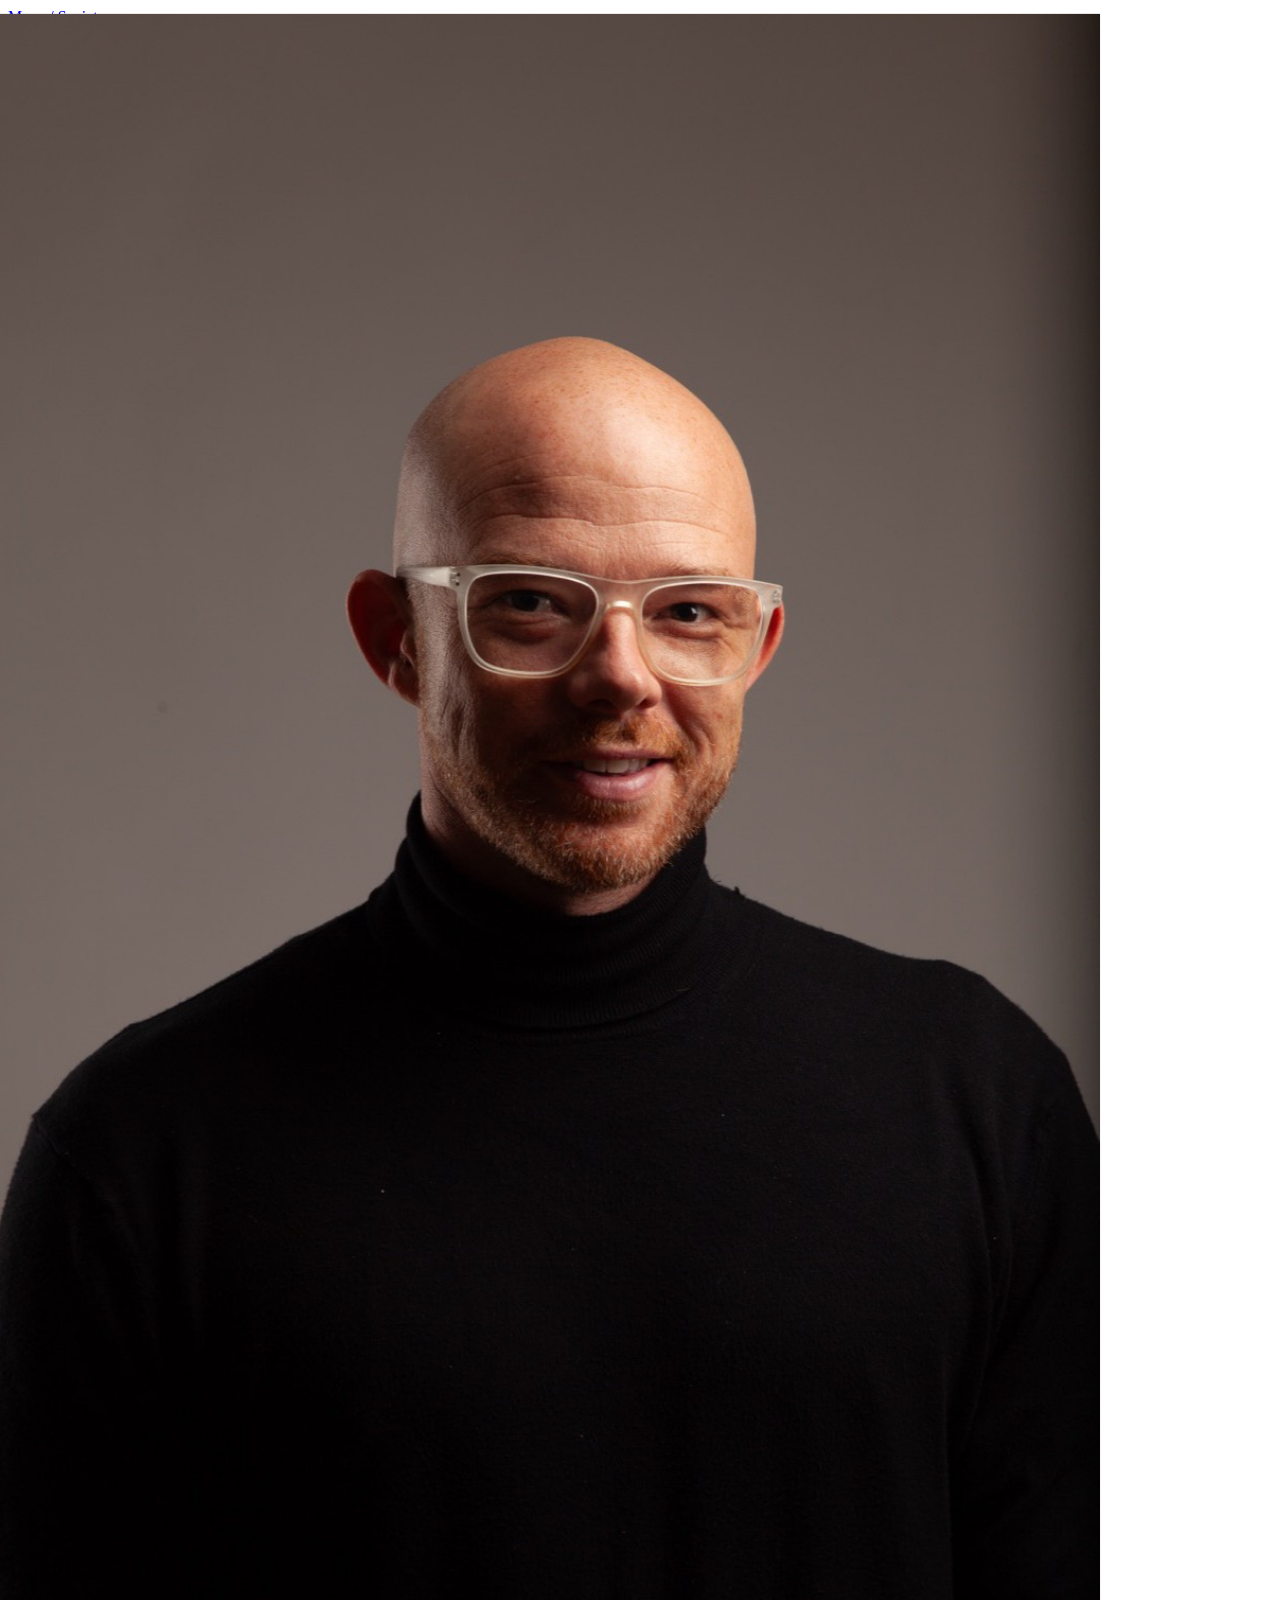
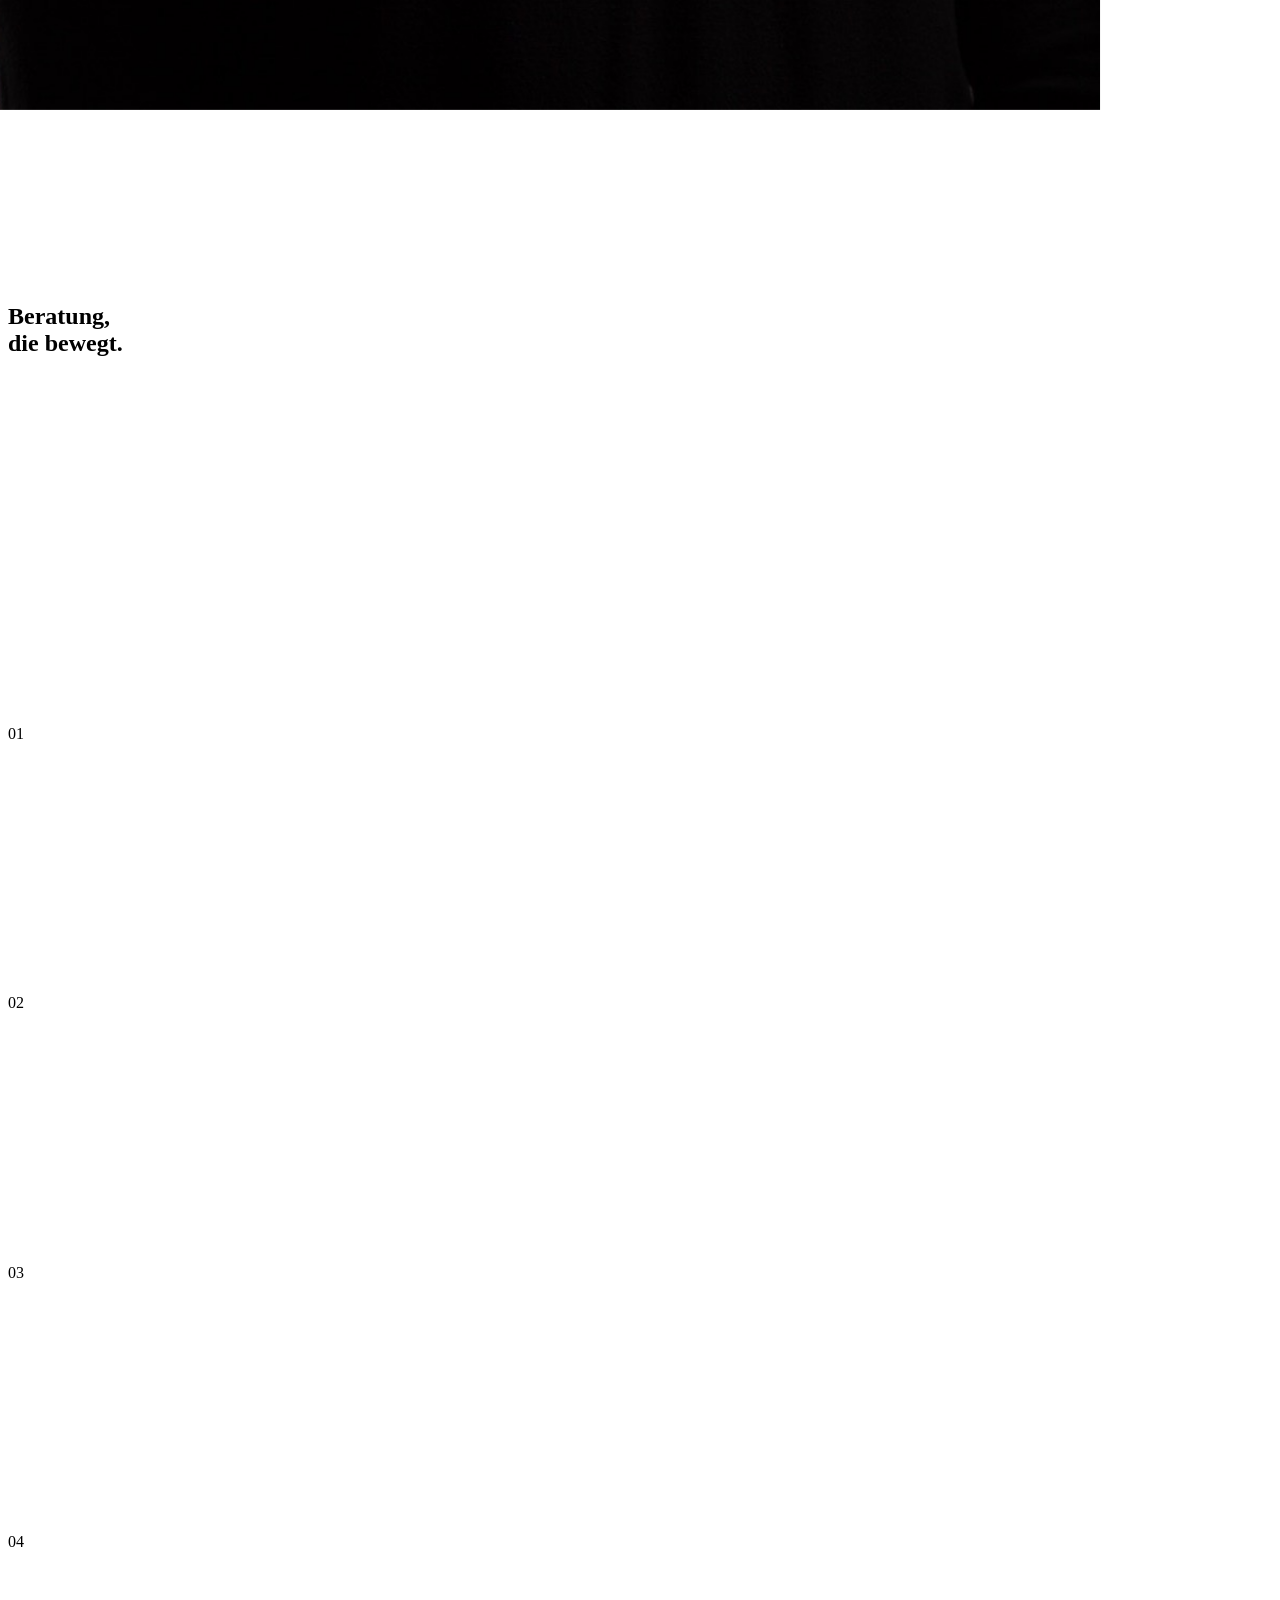
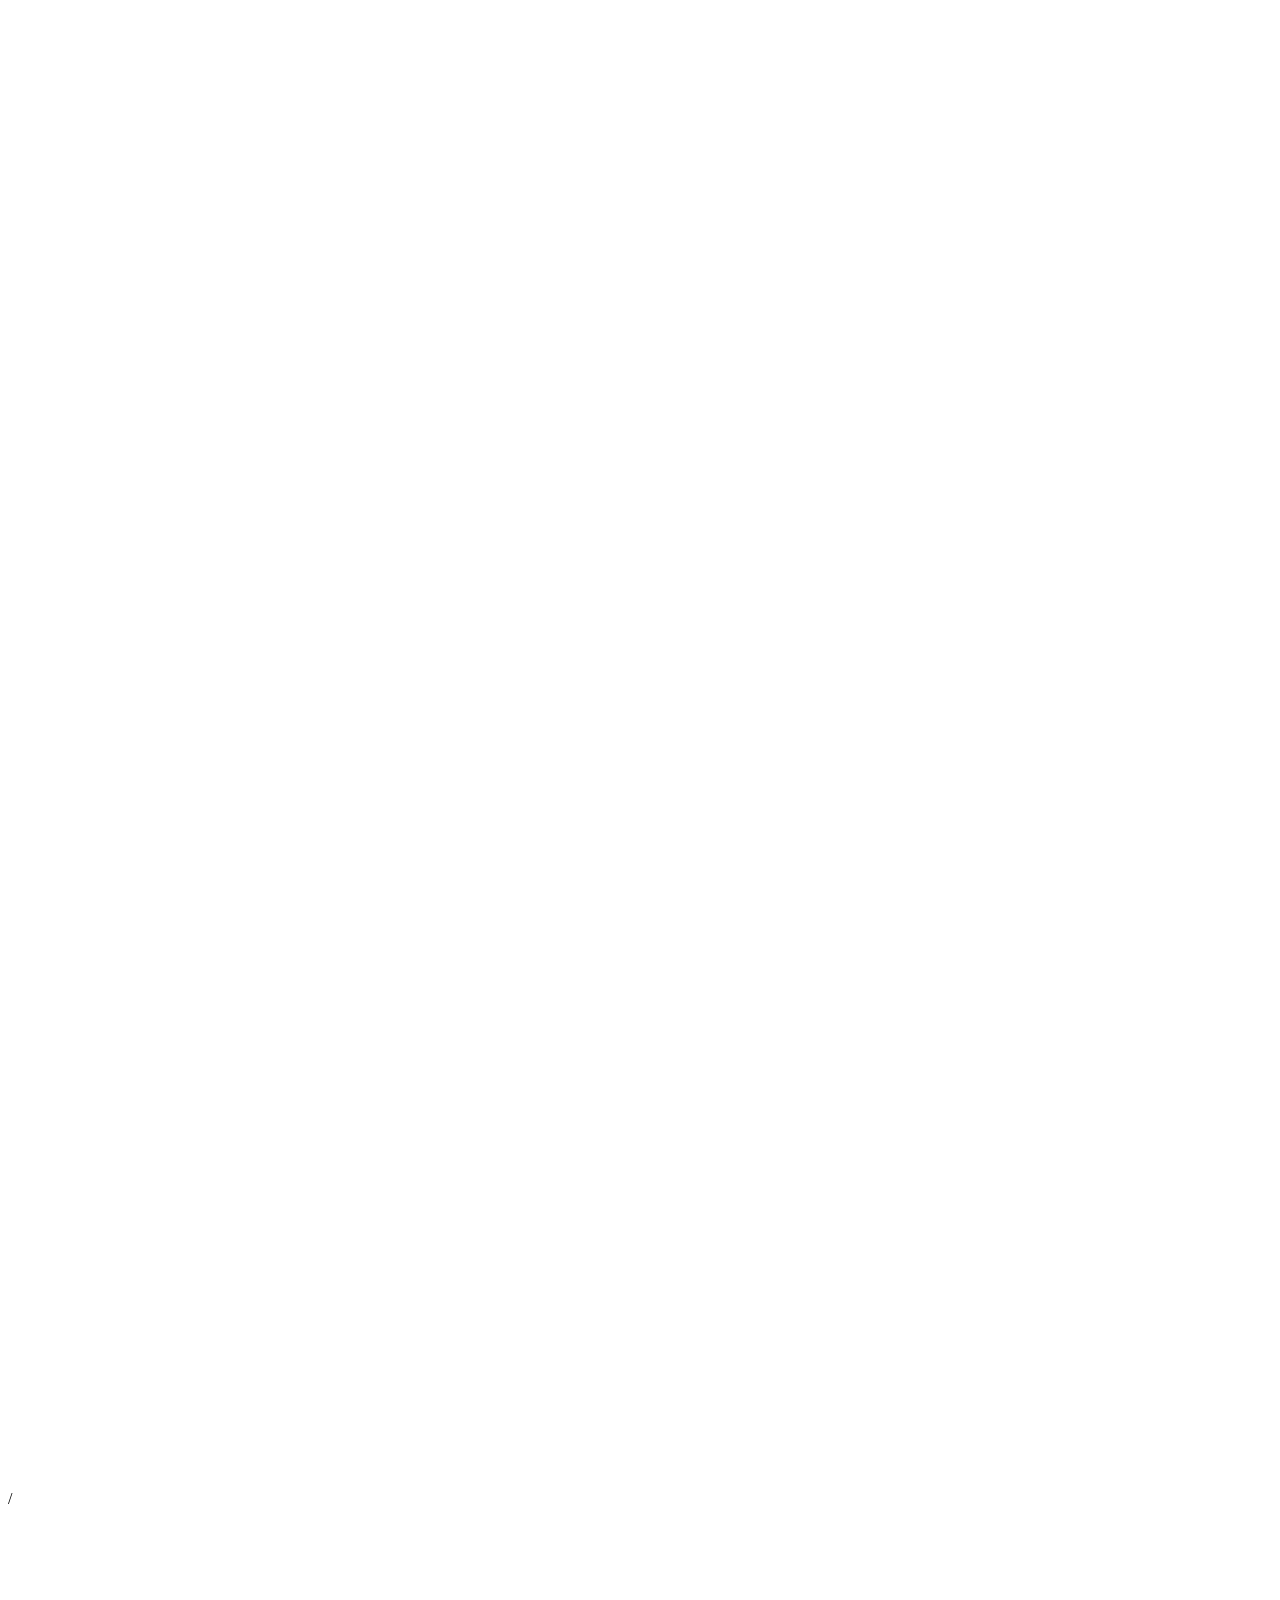
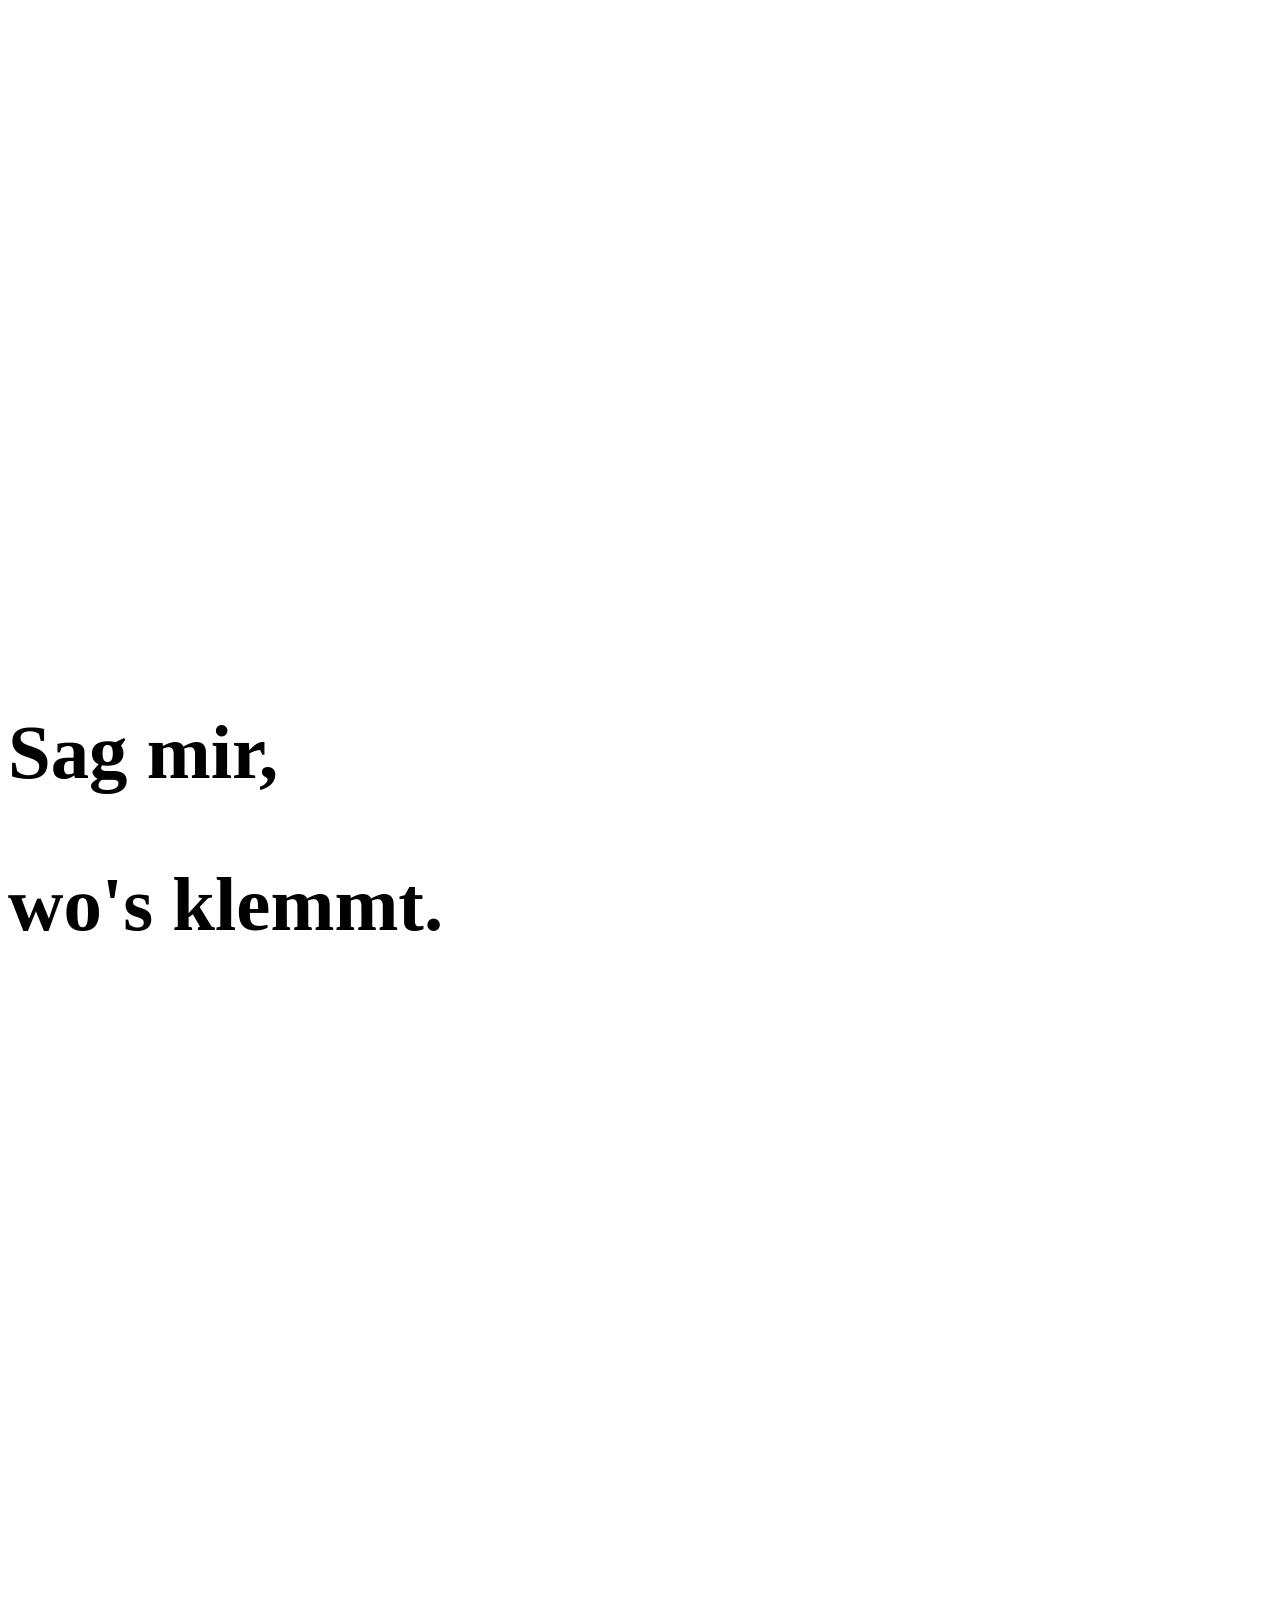
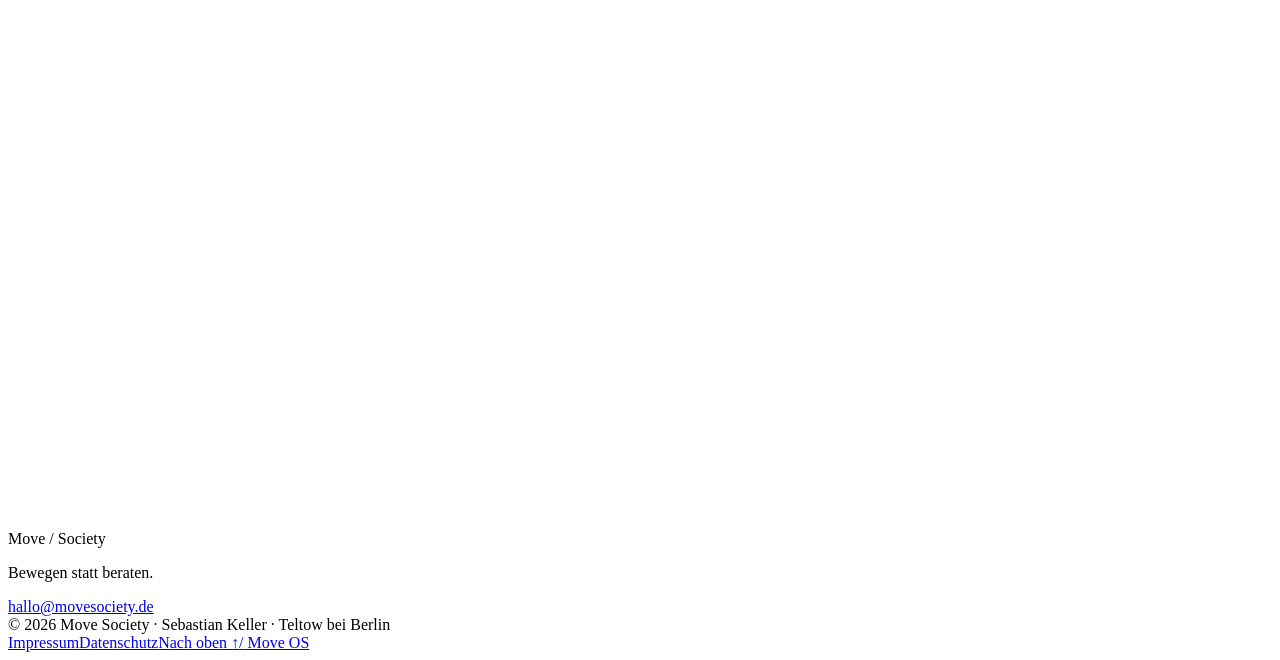
==== commit bd8cff6c: "Kontakt-Portrait (retuschiert): Gesicht zum Formular Co-Authored-By: Claude Fable 5 <noreply@anthrop" ====
--- a/index.html
+++ b/index.html
@@ -1 +1 @@
-<!DOCTYPE html><!--4BMDgUJO2_vctDkIun6Jg--><html lang="de"><head><meta charSet="utf-8"/><meta name="viewport" content="width=device-width, initial-scale=1"/><link rel="preload" href="/movesociety/_next/static/media/26d0ba92e140f0dc-s.p.woff2" as="font" crossorigin="" type="font/woff2"/><link rel="preload" href="/movesociety/_next/static/media/437e5f23c97e320c-s.p.woff2" as="font" crossorigin="" type="font/woff2"/><link rel="preload" href="/movesociety/_next/static/media/67d60655232d436d-s.p.woff2" as="font" crossorigin="" type="font/woff2"/><link rel="preload" href="/movesociety/_next/static/media/9cc5b37ab1350db7-s.p.woff2" as="font" crossorigin="" type="font/woff2"/><link rel="preload" href="/movesociety/_next/static/media/e6099e249fd938cc-s.p.woff2" as="font" crossorigin="" type="font/woff2"/><link rel="preload" href="/movesociety/_next/static/media/e9b443debf0e5df9-s.p.woff2" as="font" crossorigin="" type="font/woff2"/><link rel="preload" as="image" href="images/hero.jpg"/><link rel="preload" as="image" href="images/portrait.jpg"/><link rel="preload" as="image" href="images/nimbuscloud.png"/><link rel="stylesheet" href="/movesociety/_next/static/css/681222c523949a4d.css" data-precedence="next"/><link rel="preload" as="script" fetchPriority="low" href="/movesociety/_next/static/chunks/webpack-73b007e757b4e2d0.js"/><script src="/movesociety/_next/static/chunks/4bd1b696-c023c6e3521b1417.js" async=""></script><script src="/movesociety/_next/static/chunks/255-36947ee216ccb3b9.js" async=""></script><script src="/movesociety/_next/static/chunks/main-app-454914f5c5431705.js" async=""></script><script src="/movesociety/_next/static/chunks/app/layout-f4de5edbf8414ba8.js" async=""></script><script src="/movesociety/_next/static/chunks/619-ba102abea3e3d0e4.js" async=""></script><script src="/movesociety/_next/static/chunks/340-a02f52c3bad68309.js" async=""></script><script src="/movesociety/_next/static/chunks/app/page-5b3859da9404bf64.js" async=""></script><meta name="next-size-adjust" content=""/><title>Move Society — Beratung, die bewegt.</title><meta name="description" content="Beratung für inhabergeführte Unternehmen: Potenziale erkennen, klare Entscheidungen treffen, Veränderungen umsetzen. Expertise für Membership- und wiederkehrende Geschäftsmodelle."/><meta property="og:title" content="Move Society — Beratung, die bewegt."/><meta property="og:description" content="Potenziale erkennen, klare Entscheidungen treffen, Veränderungen umsetzen. Bewegen statt beraten."/><meta property="og:locale" content="de_DE"/><meta property="og:type" content="website"/><meta name="twitter:card" content="summary"/><meta name="twitter:title" content="Move Society — Beratung, die bewegt."/><meta name="twitter:description" content="Potenziale erkennen, klare Entscheidungen treffen, Veränderungen umsetzen. Bewegen statt beraten."/><script src="/movesociety/_next/static/chunks/polyfills-42372ed130431b0a.js" noModule=""></script></head><body class="__variable_5b8fb2 __variable_43c684 __variable_0e9f5f" style="font-family:var(--font-sans)"><div hidden=""><!--$--><!--/$--></div><header class="fixed inset-x-0 top-0 z-50 transition-all duration-500 "><nav class="mx-auto flex max-w-[1280px] items-center justify-between px-6 py-4 md:px-10"><a href="/#top" class="font-display text-[19px] font-bold uppercase leading-none tracking-tight transition-colors duration-500 text-bone">Move <span class="text-ember">/</span> Society</a><div class="hidden items-center gap-7 md:flex"><a href="/#leistungen" class="font-display text-[13.5px] font-bold uppercase tracking-[0.1em] transition-colors duration-300 text-bone/60 hover:text-bone">Leistungen</a><a href="/#methode" class="font-display text-[13.5px] font-bold uppercase tracking-[0.1em] transition-colors duration-300 text-bone/60 hover:text-bone">Methode</a><a href="/#pakete" class="font-display text-[13.5px] font-bold uppercase tracking-[0.1em] transition-colors duration-300 text-bone/60 hover:text-bone">Pakete</a><a href="/#ueber-mich" class="font-display text-[13.5px] font-bold uppercase tracking-[0.1em] transition-colors duration-300 text-bone/60 hover:text-bone">Über mich</a><a class="font-display text-[13.5px] font-bold uppercase tracking-[0.1em] transition-colors duration-300 text-bone/60 hover:text-bone" href="/movesociety/events/">Events</a><a href="https://moveos-coral.vercel.app" title="Move OS — dein Betriebssystem" class="font-display text-[13.5px] font-bold uppercase tracking-[0.1em] transition-colors duration-300 text-bone/60 hover:text-bone hover:!text-ember"><span class="text-ember">/</span> OS</a><a href="/#kontakt" class="group border border-ember bg-ember px-5 py-2.5 font-display text-[13px] font-bold uppercase tracking-[0.12em] text-ink transition-colors duration-300 hover:border-ink hover:bg-ink hover:text-bone">/ Erstgespräch</a></div><a href="/#kontakt" class="border border-ember bg-ember px-4 py-2 font-display text-[12px] font-bold uppercase tracking-[0.12em] text-ink md:hidden">/ Erstgespräch</a></nav></header><main><section id="top" class="relative flex min-h-[100svh] flex-col justify-end overflow-hidden bg-ink text-bone"><div class="absolute inset-0" style="transform:scale(1.06)"><img src="images/hero.jpg" alt="" class="photo-warm h-full w-full object-cover object-[70%_18%] opacity-55 md:object-[75%_20%]"/></div><div class="absolute inset-0 bg-gradient-to-r from-ink via-ink/75 to-ink/25"></div><div class="absolute inset-x-0 bottom-0 h-48 bg-gradient-to-t from-ink to-transparent"></div><canvas class="pointer-events-none absolute inset-0 h-full w-full" aria-hidden="true"></canvas><div class="relative mx-auto w-full max-w-[1280px] px-6 pb-24 pt-36 md:px-10 md:pb-28"><p class="mb-7 font-display text-[13px] font-bold uppercase tracking-[0.24em] text-ember" style="opacity:0">/ Beratung für inhabergeführte Unternehmen</p><h1 class="font-display font-bold uppercase leading-[0.88] tracking-[-0.01em]"><div class="overflow-hidden"><div style="transform:translateY(108%)"><span class="block text-[clamp(3.6rem,11vw,10rem)]">Beratung,</span></div></div><div class="overflow-hidden"><div style="transform:translateY(108%)"><span class="block text-[clamp(3.6rem,11vw,10rem)]">die bewegt<span class="text-ember">.</span></span></div></div></h1><div class="mt-10 grid gap-8 md:grid-cols-12 md:items-end"><div class="md:col-span-6" style="opacity:0;transform:translateY(24px)"><p class="max-w-lg text-[clamp(1rem,1.4vw,1.15rem)] leading-relaxed text-bone/70">Ich unterstütze Unternehmen dabei, Potenziale zu erkennen, klare Entscheidungen zu treffen und Veränderungen erfolgreich umzusetzen.</p><p class="mt-4 max-w-lg border-l-2 border-ember pl-4 text-[14.5px] leading-relaxed text-bone/85">Experte für nachhaltige Unternehmensentwicklung — mit besonderer Expertise für Membership- und wiederkehrende Geschäftsmodelle.</p></div><div class="flex flex-wrap items-center gap-4 md:col-span-6 md:justify-end" style="opacity:0;transform:translateY(24px)"><a href="#kontakt" class="group border border-ember bg-ember px-7 py-3.5 font-display text-[13.5px] font-bold uppercase tracking-[0.13em] text-ink transition-colors duration-300 hover:border-bone hover:bg-bone">/ Erstgespräch anfragen</a><a href="#pakete" class="border border-bone/30 px-7 py-3.5 font-display text-[13.5px] font-bold uppercase tracking-[0.13em] text-bone transition-colors duration-300 hover:border-ember hover:text-ember">Pakete ansehen</a></div></div><div class="mt-14 flex items-center justify-between border-t border-bone/15 pt-5" style="opacity:0"><span class="font-serif text-[16px] italic text-bone/55">Bewegen statt beraten.</span><span class="hidden items-center gap-3 font-display text-[11px] font-bold uppercase tracking-[0.2em] text-bone/35 md:flex">Scrollen <span class="inline-block rotate-90 text-ember">→</span></span></div></div></section><section class="bg-ink px-6 py-24 text-bone md:px-10 md:py-36"><div class="mx-auto max-w-[1280px]"><div style="opacity:0;transform:translateY(32px)"><p class="mb-12 font-display text-[13px] font-bold uppercase tracking-[0.24em] text-ember">// 01 — Haltung</p></div><div class="grid gap-16 md:grid-cols-2"><div style="opacity:0;transform:translateY(32px)"><p class="max-w-lg text-[clamp(1.15rem,1.8vw,1.5rem)] leading-relaxed text-bone/80">Ich glaube nicht an Berichte, die in Schubladen verschwinden. Ich glaube nicht an Strategien, die niemals umgesetzt werden. Und ich glaube nicht daran, dass Wachstum Zufall ist.</p><p class="mt-8 max-w-lg text-[15px] leading-relaxed text-bone/50">Beratung endet für mich nicht mit einer Präsentation. Sie beginnt dort, wo Veränderungen im Unternehmen sichtbar werden.</p></div><div><div style="opacity:0;transform:translateY(32px)"><div class="border-b border-bone/10 py-6 first:pt-0"><span class="block font-display text-[clamp(1.5rem,2.6vw,2.2rem)] font-bold uppercase leading-tight text-bone/45">Nicht mehr Aufgaben.</span><span class="block font-display text-[clamp(1.5rem,2.6vw,2.2rem)] font-bold uppercase leading-tight text-bone"><span class="text-ember">/</span> <!-- -->Sondern die richtigen.</span></div></div><div style="opacity:0;transform:translateY(32px)"><div class="border-b border-bone/10 py-6 first:pt-0"><span class="block font-display text-[clamp(1.5rem,2.6vw,2.2rem)] font-bold uppercase leading-tight text-bone/45">Nicht mehr Projekte.</span><span class="block font-display text-[clamp(1.5rem,2.6vw,2.2rem)] font-bold uppercase leading-tight text-bone"><span class="text-ember">/</span> <!-- -->Sondern die richtigen Prioritäten.</span></div></div><div style="opacity:0;transform:translateY(32px)"><div class="border-b border-bone/10 py-6 first:pt-0"><span class="block font-display text-[clamp(1.5rem,2.6vw,2.2rem)] font-bold uppercase leading-tight text-bone/45">Nicht mehr Komplexität.</span><span class="block font-display text-[clamp(1.5rem,2.6vw,2.2rem)] font-bold uppercase leading-tight text-bone"><span class="text-ember">/</span> <!-- -->Sondern mehr Klarheit.</span></div></div></div></div></div></section><section id="leistungen" class="bg-bone px-6 py-24 md:px-10 md:py-36"><div class="mx-auto max-w-[1280px]"><div style="opacity:0;transform:translateY(32px)"><p class="mb-3 font-display text-[13px] font-bold uppercase tracking-[0.24em] text-ember">// 02 — Leistungsbereiche</p><h2 class="max-w-3xl font-display text-[clamp(2.4rem,5vw,4.5rem)] font-bold uppercase leading-[0.92] text-ink">Vier Bereiche. <span class="text-ink/40">Ein Ziel:</span> Umsetzung.</h2></div><div class="mt-14 grid gap-px border border-ink/12 bg-ink/12 md:grid-cols-2"><div class="group relative overflow-hidden bg-bone p-8 md:p-10"><span aria-hidden="true" class="pointer-events-none absolute -right-4 -top-10 select-none font-display text-[190px] font-black leading-none text-ink/[0.045] transition-colors duration-500 group-hover:text-ember/10">01</span><div style="opacity:0;transform:translateY(32px)"><div class="flex items-start justify-between gap-4"><span class="font-display text-[15px] font-bold text-ember">// <!-- -->01</span></div><h3 class="mt-3 font-display text-[clamp(1.5rem,2.4vw,2rem)] font-bold uppercase leading-tight text-ink">Strategieentwicklung</h3><p class="mt-3 max-w-md text-[15px] leading-relaxed text-ink/55">Ich unterstütze Unternehmen dabei, ihre strategische Ausrichtung zu schärfen und nachhaltiges Wachstum planbar zu machen.</p><ul class="mt-6 flex flex-wrap gap-x-5 gap-y-2"><li class="text-[13.5px] text-ink/70"><span class="mr-1.5 font-display font-bold text-ember">/</span>Unternehmensstrategie</li><li class="text-[13.5px] text-ink/70"><span class="mr-1.5 font-display font-bold text-ember">/</span>Geschäftsmodell &amp; Positionierung</li><li class="text-[13.5px] text-ink/70"><span class="mr-1.5 font-display font-bold text-ember">/</span>Preise, die sich rechnen</li><li class="text-[13.5px] text-ink/70"><span class="mr-1.5 font-display font-bold text-ember">/</span>Wachstum mit Plan statt Bauchgefühl</li><li class="text-[13.5px] text-ink/70"><span class="mr-1.5 font-display font-bold text-ember">/</span>Blick auf den Wettbewerb</li></ul><p class="mt-7 border-l-2 border-ember pl-4 font-serif text-[17px] italic text-ink">Klare Entscheidungen statt Unsicherheit.</p></div></div><div class="group relative overflow-hidden bg-bone p-8 md:p-10"><span aria-hidden="true" class="pointer-events-none absolute -right-4 -top-10 select-none font-display text-[190px] font-black leading-none text-ink/[0.045] transition-colors duration-500 group-hover:text-ember/10">02</span><div style="opacity:0;transform:translateY(32px)"><div class="flex items-start justify-between gap-4"><span class="font-display text-[15px] font-bold text-ember">// <!-- -->02</span></div><h3 class="mt-3 font-display text-[clamp(1.5rem,2.4vw,2rem)] font-bold uppercase leading-tight text-ink">Vertriebs- &amp; Wachstumsstrategie</h3><p class="mt-3 max-w-md text-[15px] leading-relaxed text-ink/55">Ich entwickle Strategien, mit denen Unternehmen planbar neue Kunden gewinnen und bestehende Kunden langfristig binden.</p><ul class="mt-6 flex flex-wrap gap-x-5 gap-y-2"><li class="text-[13.5px] text-ink/70"><span class="mr-1.5 font-display font-bold text-ember">/</span>Lead-to-Sale-Prozess</li><li class="text-[13.5px] text-ink/70"><span class="mr-1.5 font-display font-bold text-ember">/</span>Aus Anfragen werden Abschlüsse</li><li class="text-[13.5px] text-ink/70"><span class="mr-1.5 font-display font-bold text-ember">/</span>Der Weg vom ersten Kontakt bis zum Ja</li><li class="text-[13.5px] text-ink/70"><span class="mr-1.5 font-display font-bold text-ember">/</span>Marketing &amp; Vertrieb aus einem Guss</li><li class="text-[13.5px] text-ink/70"><span class="mr-1.5 font-display font-bold text-ember">/</span>Empfehlungen, die systematisch laufen</li></ul><p class="mt-7 border-l-2 border-ember pl-4 font-serif text-[17px] italic text-ink">Planbares Wachstum.</p></div></div><div class="group relative overflow-hidden bg-bone p-8 md:p-10"><span aria-hidden="true" class="pointer-events-none absolute -right-4 -top-10 select-none font-display text-[190px] font-black leading-none text-ink/[0.045] transition-colors duration-500 group-hover:text-ember/10">03</span><div style="opacity:0;transform:translateY(32px)"><div class="flex items-start justify-between gap-4"><span class="font-display text-[15px] font-bold text-ember">// <!-- -->03</span></div><h3 class="mt-3 font-display text-[clamp(1.5rem,2.4vw,2rem)] font-bold uppercase leading-tight text-ink">Business Systems</h3><p class="mt-3 max-w-md text-[15px] leading-relaxed text-ink/55">Ich entwickle Systeme und Prozesse, die Unternehmen effizienter, skalierbarer und unabhängiger vom Unternehmer machen.</p><ul class="mt-6 flex flex-wrap gap-x-5 gap-y-2"><li class="text-[13.5px] text-ink/70"><span class="mr-1.5 font-display font-bold text-ember">/</span>Prozesse, die auch ohne dich laufen</li><li class="text-[13.5px] text-ink/70"><span class="mr-1.5 font-display font-bold text-ember">/</span>Digitalisierung &amp; Automatisierung</li><li class="text-[13.5px] text-ink/70"><span class="mr-1.5 font-display font-bold text-ember">/</span>KI, die Arbeit abnimmt statt macht</li><li class="text-[13.5px] text-ink/70"><span class="mr-1.5 font-display font-bold text-ember">/</span>CRM — alle Kundendaten in einem System</li><li class="text-[13.5px] text-ink/70"><span class="mr-1.5 font-display font-bold text-ember">/</span>Zahlen auf Knopfdruck statt Excel-Nacht</li></ul><p class="mt-7 border-l-2 border-ember pl-4 font-serif text-[17px] italic text-ink">Ein Unternehmen, das zuverlässig funktioniert.</p></div></div><div class="group relative overflow-hidden bg-bone p-8 md:p-10"><span aria-hidden="true" class="pointer-events-none absolute -right-4 -top-10 select-none font-display text-[190px] font-black leading-none text-ink/[0.045] transition-colors duration-500 group-hover:text-ember/10">04</span><div style="opacity:0;transform:translateY(32px)"><div class="flex items-start justify-between gap-4"><span class="font-display text-[15px] font-bold text-ember">// <!-- -->04</span><span class="bg-ember px-2 py-0.5 font-display text-[11px] font-bold uppercase tracking-[0.13em] text-ink">/ Spezialisierung</span></div><h3 class="mt-3 font-display text-[clamp(1.5rem,2.4vw,2rem)] font-bold uppercase leading-tight text-ink">Membership-Strategie</h3><p class="mt-3 max-w-md text-[15px] leading-relaxed text-ink/55">Ich entwickle Mitgliedschafts- und Abo-Modelle, die Kunden langfristig binden und wiederkehrende Umsätze schaffen.</p><ul class="mt-6 flex flex-wrap gap-x-5 gap-y-2"><li class="text-[13.5px] text-ink/70"><span class="mr-1.5 font-display font-bold text-ember">/</span>Membership- &amp; Abo-Modelle</li><li class="text-[13.5px] text-ink/70"><span class="mr-1.5 font-display font-bold text-ember">/</span>Preisstrategie</li><li class="text-[13.5px] text-ink/70"><span class="mr-1.5 font-display font-bold text-ember">/</span>Kundenbindung &amp; Community</li><li class="text-[13.5px] text-ink/70"><span class="mr-1.5 font-display font-bold text-ember">/</span>Mehr Umsatz pro Mitglied</li><li class="text-[13.5px] text-ink/70"><span class="mr-1.5 font-display font-bold text-ember">/</span>Mitglieder, die bleiben</li></ul><p class="mt-7 border-l-2 border-ember pl-4 font-serif text-[17px] italic text-ink">Mehr wiederkehrende Umsätze und stärkere Kundenbindung.</p></div></div></div></div></section><section id="methode" class="relative overflow-hidden bg-bone-muted px-6 py-24 md:px-10 md:py-36"><div aria-hidden="true" class="pointer-events-none absolute left-1/2 top-1/2 h-[2px] w-[160%] -translate-x-1/2 rotate-[-18deg] bg-ember/15"></div><div class="relative mx-auto max-w-[1280px]"><div style="opacity:0;transform:translateY(32px)"><p class="mb-3 font-display text-[13px] font-bold uppercase tracking-[0.24em] text-ember">// 03 — Methode</p><h2 class="font-display text-[clamp(2.4rem,5vw,4.5rem)] font-bold uppercase leading-[0.92] text-ink">Jedes Projekt folgt<br/>dem MOVE <span class="text-ember">/</span> Framework.</h2></div><div class="mt-16 grid grid-cols-2 gap-y-14 md:grid-cols-4 md:gap-y-0"><div class="relative px-2 md:px-6" style="opacity:0;transform:translateY(36px)"><div class="flex items-start gap-1"><span class="font-display text-[clamp(5.5rem,11vw,10.5rem)] font-black leading-[0.85] text-ink">M</span><span aria-hidden="true" class="mt-1 hidden font-display text-[clamp(3rem,6vw,5.5rem)] font-bold leading-none text-ember md:block" style="opacity:0;transform:scale(0.6)">/</span></div><div class="mt-5 h-[2px] origin-left bg-ember" style="transform:scaleX(0)"></div><div class="mt-4 flex items-baseline gap-2.5"><span class="font-display text-[12px] font-bold text-ember">// <!-- -->01</span><span class="font-display text-[17px] font-bold uppercase tracking-[0.05em] text-ink">Measure</span></div><p class="mt-1 font-serif text-[15.5px] italic text-ink/55">Potenziale erkennen.</p></div><div class="relative px-2 md:px-6" style="opacity:0;transform:translateY(36px)"><div class="flex items-start gap-1"><span class="font-display text-[clamp(5.5rem,11vw,10.5rem)] font-black leading-[0.85] text-ink">O</span><span aria-hidden="true" class="mt-1 hidden font-display text-[clamp(3rem,6vw,5.5rem)] font-bold leading-none text-ember md:block" style="opacity:0;transform:scale(0.6)">/</span></div><div class="mt-5 h-[2px] origin-left bg-ember" style="transform:scaleX(0)"></div><div class="mt-4 flex items-baseline gap-2.5"><span class="font-display text-[12px] font-bold text-ember">// <!-- -->02</span><span class="font-display text-[17px] font-bold uppercase tracking-[0.05em] text-ink">Optimize</span></div><p class="mt-1 font-serif text-[15.5px] italic text-ink/55">Prioritäten setzen.</p></div><div class="relative px-2 md:px-6" style="opacity:0;transform:translateY(36px)"><div class="flex items-start gap-1"><span class="font-display text-[clamp(5.5rem,11vw,10.5rem)] font-black leading-[0.85] text-ink">V</span><span aria-hidden="true" class="mt-1 hidden font-display text-[clamp(3rem,6vw,5.5rem)] font-bold leading-none text-ember md:block" style="opacity:0;transform:scale(0.6)">/</span></div><div class="mt-5 h-[2px] origin-left bg-ember" style="transform:scaleX(0)"></div><div class="mt-4 flex items-baseline gap-2.5"><span class="font-display text-[12px] font-bold text-ember">// <!-- -->03</span><span class="font-display text-[17px] font-bold uppercase tracking-[0.05em] text-ink">Value</span></div><p class="mt-1 font-serif text-[15.5px] italic text-ink/55">Lösungen entwickeln.</p></div><div class="relative px-2 md:px-6" style="opacity:0;transform:translateY(36px)"><div class="flex items-start gap-1"><span class="font-display text-[clamp(5.5rem,11vw,10.5rem)] font-black leading-[0.85] text-ink">E</span></div><div class="mt-5 h-[2px] origin-left bg-ember" style="transform:scaleX(0)"></div><div class="mt-4 flex items-baseline gap-2.5"><span class="font-display text-[12px] font-bold text-ember">// <!-- -->04</span><span class="font-display text-[17px] font-bold uppercase tracking-[0.05em] text-ink">Expand</span></div><p class="mt-1 font-serif text-[15.5px] italic text-ink/55">Umsetzen &amp; wachsen.</p></div></div><div style="opacity:0;transform:translateY(32px)"><p class="mt-16 max-w-xl border-l-2 border-ember pl-5 text-[15px] leading-relaxed text-ink/60">Vom ersten Blick auf die Zahlen bis zur umgesetzten Veränderung — in dieser Reihenfolge, ohne Abkürzung. Denn Analyse schafft Erkenntnis,<!-- --> <strong class="text-ink">Umsetzung schafft Erfolg.</strong></p></div></div></section><section id="praxis" class="bg-bone px-6 py-24 md:px-10 md:py-36"><div class="mx-auto max-w-[1280px]"><div style="opacity:0;transform:translateY(32px)"><p class="mb-3 font-display text-[13px] font-bold uppercase tracking-[0.24em] text-ember">// 04 — Aus der Praxis</p><h2 class="max-w-3xl font-display text-[clamp(2.4rem,5vw,4.5rem)] font-bold uppercase leading-[0.92] text-ink">Drei Mandate, <span class="text-ink/40">drei Hebel.</span></h2><p class="mt-4 max-w-xl text-[15px] leading-relaxed text-ink/55">Anonymisiert — was in meinen Mandaten passiert, bleibt dort. Aber das Muster darfst du sehen: ein Engpass, klare Maßnahmen, ein Ergebnis.</p></div><div class="mt-14 grid gap-6 lg:grid-cols-3"><div class="h-full" style="opacity:0;transform:translateY(32px)"><article class="flex h-full flex-col border border-ink/12 bg-bone-muted"><div class="flex items-baseline justify-between border-b border-ink/10 px-7 pb-4 pt-6"><span class="font-display text-[15px] font-bold text-ember">// <!-- -->01</span><span class="font-display text-[12px] font-bold uppercase tracking-[0.14em] text-ink/45">Berlin</span></div><div class="flex flex-1 flex-col px-7 pb-7 pt-5"><h3 class="font-display text-[clamp(1.4rem,2vw,1.7rem)] font-bold uppercase leading-tight text-ink">Tanz- &amp; Entertainment-Marke</h3><div class="mt-5"><span class="font-display text-[11.5px] font-bold uppercase tracking-[0.18em] text-ink/40">/ Engpass</span><p class="mt-1.5 text-[14.5px] font-medium leading-snug text-ink">42 % der Gäste kamen einmal — und nie wieder.</p></div><div class="mt-5 flex-1"><span class="font-display text-[11.5px] font-bold uppercase tracking-[0.18em] text-ink/40">/ Umgesetzt</span><ul class="mt-2 space-y-1.5"><li class="text-[13.5px] leading-snug text-ink/65"><span class="mr-2 font-display font-bold text-ember">/</span>Lead-to-Sale-Prozess von der Anfrage bis zur Mitgliedschaft gebaut</li><li class="text-[13.5px] leading-snug text-ink/65"><span class="mr-2 font-display font-bold text-ember">/</span>Interne Prozesse und klare Verantwortlichkeiten installiert</li><li class="text-[13.5px] leading-snug text-ink/65"><span class="mr-2 font-display font-bold text-ember">/</span>Wachstumsplan mit messbaren Zielen je Monat</li></ul></div><p class="mt-6 border-l-2 border-ember pl-4 font-serif text-[15.5px] italic leading-snug text-ink">Aus Einmal-Gästen werden Mitglieder — systematisch statt zufällig.</p></div></article></div><div class="h-full" style="opacity:0;transform:translateY(32px)"><article class="flex h-full flex-col border border-ink/12 bg-bone-muted"><div class="flex items-baseline justify-between border-b border-ink/10 px-7 pb-4 pt-6"><span class="font-display text-[15px] font-bold text-ember">// <!-- -->02</span><span class="font-display text-[12px] font-bold uppercase tracking-[0.14em] text-ink/45">Berlin</span></div><div class="flex flex-1 flex-col px-7 pb-7 pt-5"><h3 class="font-display text-[clamp(1.4rem,2vw,1.7rem)] font-bold uppercase leading-tight text-ink">Tanzschule</h3><div class="mt-5"><span class="font-display text-[11.5px] font-bold uppercase tracking-[0.18em] text-ink/40">/ Engpass</span><p class="mt-1.5 text-[14.5px] font-medium leading-snug text-ink">Kundendaten in Listen, Ordnern und Köpfen — keine Zahl auf Knopfdruck.</p></div><div class="mt-5 flex-1"><span class="font-display text-[11.5px] font-bold uppercase tracking-[0.18em] text-ink/40">/ Umgesetzt</span><ul class="mt-2 space-y-1.5"><li class="text-[13.5px] leading-snug text-ink/65"><span class="mr-2 font-display font-bold text-ember">/</span>Kundendaten vollständig digitalisiert</li><li class="text-[13.5px] leading-snug text-ink/65"><span class="mr-2 font-display font-bold text-ember">/</span>Nimbuscloud eingerichtet, alle Prozesse ins CRM überführt</li><li class="text-[13.5px] leading-snug text-ink/65"><span class="mr-2 font-display font-bold text-ember">/</span>KI-Dashboard für Auswertung und Entscheidungen</li></ul></div><p class="mt-6 border-l-2 border-ember pl-4 font-serif text-[15.5px] italic leading-snug text-ink">Jede Zahl auf einen Blick — Entscheidungen aus Daten statt Bauchgefühl.</p></div></article></div><div class="h-full" style="opacity:0;transform:translateY(32px)"><article class="flex h-full flex-col border border-ink/12 bg-bone-muted"><div class="flex items-baseline justify-between border-b border-ink/10 px-7 pb-4 pt-6"><span class="font-display text-[15px] font-bold text-ember">// <!-- -->03</span><span class="font-display text-[12px] font-bold uppercase tracking-[0.14em] text-ink/45">Brandenburg</span></div><div class="flex flex-1 flex-col px-7 pb-7 pt-5"><h3 class="font-display text-[clamp(1.4rem,2vw,1.7rem)] font-bold uppercase leading-tight text-ink">Kfz-Meisterbetrieb</h3><div class="mt-5"><span class="font-display text-[11.5px] font-bold uppercase tracking-[0.18em] text-ink/40">/ Engpass</span><p class="mt-1.5 text-[14.5px] font-medium leading-snug text-ink">Das Telefon klingelt in der Werkstatt — und Aufträge gehen verloren.</p></div><div class="mt-5 flex-1"><span class="font-display text-[11.5px] font-bold uppercase tracking-[0.18em] text-ink/40">/ Umgesetzt</span><ul class="mt-2 space-y-1.5"><li class="text-[13.5px] leading-snug text-ink/65"><span class="mr-2 font-display font-bold text-ember">/</span>KI-Telefonanbindung: jeder Anruf wird angenommen</li><li class="text-[13.5px] leading-snug text-ink/65"><span class="mr-2 font-display font-bold text-ember">/</span>Social Media automatisiert — Steuerung und Content-Entwicklung</li><li class="text-[13.5px] leading-snug text-ink/65"><span class="mr-2 font-display font-bold text-ember">/</span>Kommunikation digitalisiert, Online-Auftritt neu aufgebaut</li></ul></div><p class="mt-6 border-l-2 border-ember pl-4 font-serif text-[15.5px] italic leading-snug text-ink">Erreichbar, sichtbar, buchbar — ohne eine Stunde Mehrarbeit.</p></div></article></div></div></div></section><section id="pakete" class="bg-bone-muted px-6 py-24 md:px-10 md:py-36"><div class="mx-auto max-w-[1280px]"><div style="opacity:0;transform:translateY(32px)"><p class="mb-3 font-display text-[13px] font-bold uppercase tracking-[0.24em] text-ember">// 05 — Pakete</p><h2 class="max-w-3xl font-display text-[clamp(2.4rem,5vw,4.5rem)] font-bold uppercase leading-[0.92] text-ink">So arbeitest du <span class="text-ink/40">mit mir.</span></h2><p class="mt-4 max-w-xl text-[15px] leading-relaxed text-ink/55">Drei Wege, ein Prinzip: Wir starten mit dem größten Hebel — nicht mit dem größten Paket. Was zu dir passt, klären wir im Erstgespräch.</p></div><div style="opacity:0;transform:translateY(32px)"><div class="mt-10 flex flex-wrap items-center gap-x-3 gap-y-2 border-y border-ink/12 py-4"><span class="mr-2 font-display text-[11.5px] font-bold uppercase tracking-[0.2em] text-ink/40">Dein Weg</span><span class="flex items-center gap-3"><span class="font-display text-[14px] font-bold uppercase tracking-[0.06em] text-ink"><span class="mr-1.5 text-[12px] text-ember">01</span>Erstgespräch</span><span class="font-display text-[16px] font-bold text-ember">/</span></span><span class="flex items-center gap-3"><span class="font-display text-[14px] font-bold uppercase tracking-[0.06em] text-ink"><span class="mr-1.5 text-[12px] text-ember">02</span>Potenzialanalyse</span><span class="font-display text-[16px] font-bold text-ember">/</span></span><span class="flex items-center gap-3"><span class="font-display text-[14px] font-bold uppercase tracking-[0.06em] text-ink"><span class="mr-1.5 text-[12px] text-ember">03</span>Umsetzungsprojekt</span><span class="font-display text-[16px] font-bold text-ember">/</span></span><span class="flex items-center gap-3"><span class="font-display text-[14px] font-bold uppercase tracking-[0.06em] text-ink"><span class="mr-1.5 text-[12px] text-ember">04</span>Begleitung</span></span><span class="ml-auto hidden text-[12.5px] text-ink/45 md:block">Der Einstieg ist klein — jeder Schritt einzeln buchbar.</span></div></div><div class="mt-10 grid gap-6 lg:grid-cols-3"><div class="h-full" style="opacity:0;transform:translateY(32px)"><div class="flex h-full flex-col p-8 border border-ink/12 bg-bone text-ink"><div class="flex items-baseline justify-between gap-3"><span class="font-display text-[15px] font-bold text-ember">// <!-- -->01</span><span class="font-display text-[11px] font-bold uppercase tracking-[0.16em] text-ink/40">Der Einstieg / einmalig</span></div><h3 class="mt-3 font-display text-[clamp(1.5rem,2.2vw,1.9rem)] font-bold uppercase leading-tight">Potenzialanalyse</h3><p class="mt-3 text-[14px] leading-relaxed text-ink/55">Der Einstieg in jede Zusammenarbeit: Ausgangssituation verstehen, Potenziale erkennen, die drei größten Hebel identifizieren.</p><ul class="mt-5 flex-1 space-y-2 "><li class="text-[13.5px] text-ink/70"><span class="mr-2 font-display font-bold text-ember">/</span>Analyse der Ausgangssituation</li><li class="text-[13.5px] text-ink/70"><span class="mr-2 font-display font-bold text-ember">/</span>Die drei größten Hebel</li><li class="text-[13.5px] text-ink/70"><span class="mr-2 font-display font-bold text-ember">/</span>Prioritäten + Roadmap</li></ul><div class="mt-6 border-t pt-4 border-ink/10"><span class="font-display text-[11px] font-bold uppercase tracking-[0.16em] text-ink/40">Ergebnis</span><p class="mt-1 font-display text-[16px] font-bold uppercase leading-tight">Analyse / Prioritäten / Roadmap</p></div><a href="#kontakt" class="mt-6 inline-block border px-6 py-3 text-center font-display text-[13px] font-bold uppercase tracking-[0.13em] transition-colors duration-300 border-ink text-ink hover:bg-ink hover:text-bone">/ <!-- -->Analyse anfragen</a></div></div><div class="h-full" style="opacity:0;transform:translateY(32px)"><div class="flex h-full flex-col p-8 border border-ink/12 bg-bone text-ink"><div class="flex items-baseline justify-between gap-3"><span class="font-display text-[15px] font-bold text-ember">// <!-- -->02</span><span class="font-display text-[11px] font-bold uppercase tracking-[0.16em] text-ink/40">Ein Hebel / 8–12 Wochen</span></div><h3 class="mt-3 font-display text-[clamp(1.5rem,2.2vw,1.9rem)] font-bold uppercase leading-tight">Umsetzungsprojekt</h3><p class="mt-3 text-[14px] leading-relaxed text-ink/55">Wir nehmen uns den größten Hebel vor und setzen ihn gemeinsam um — z. B. Lead-to-Sale-Prozess, Preisstruktur oder Membership-Modell.</p><ul class="mt-5 flex-1 space-y-2 "><li class="text-[13.5px] text-ink/70"><span class="mr-2 font-display font-bold text-ember">/</span>Ein klares Ziel, ein Ergebnis</li><li class="text-[13.5px] text-ink/70"><span class="mr-2 font-display font-bold text-ember">/</span>Umsetzung inklusive — nicht nur Konzept</li><li class="text-[13.5px] text-ink/70"><span class="mr-2 font-display font-bold text-ember">/</span>Messbar am Resultat</li></ul><div class="mt-6 border-t pt-4 border-ink/10"><span class="font-display text-[11px] font-bold uppercase tracking-[0.16em] text-ink/40">Ergebnis</span><p class="mt-1 font-display text-[16px] font-bold uppercase leading-tight">Ein Hebel, umgelegt</p></div><a href="#kontakt" class="mt-6 inline-block border px-6 py-3 text-center font-display text-[13px] font-bold uppercase tracking-[0.13em] transition-colors duration-300 border-ink text-ink hover:bg-ink hover:text-bone">/ <!-- -->Projekt anfragen</a></div></div><div class="h-full" style="opacity:0;transform:translateY(32px)"><div class="flex h-full flex-col p-8 bg-ink text-bone"><div class="flex items-baseline justify-between gap-3"><span class="font-display text-[15px] font-bold text-ember">// <!-- -->03</span><span class="bg-ember px-2 py-0.5 font-display text-[11px] font-bold uppercase tracking-[0.13em] text-ink">/ Sparringspartner<!-- --> · <!-- -->6+ Monate</span></div><h3 class="mt-3 font-display text-[clamp(1.5rem,2.2vw,1.9rem)] font-bold uppercase leading-tight">Strategische Begleitung</h3><p class="mt-3 text-[14px] leading-relaxed text-bone/60">Ich begleite dich über mehrere Monate — an deiner Seite, nicht von außen. Für alle, die nicht nur ein Projekt, sondern ein Unternehmen entwickeln.</p><ul class="mt-5 flex-1 space-y-2 grid grid-cols-1"><li class="text-[13.5px] text-bone/80"><span class="mr-2 font-display font-bold text-ember">/</span>Regelmäßige Strategiegespräche</li><li class="text-[13.5px] text-bone/80"><span class="mr-2 font-display font-bold text-ember">/</span>Roadmap-Reviews</li><li class="text-[13.5px] text-bone/80"><span class="mr-2 font-display font-bold text-ember">/</span>KPI-Besprechungen</li><li class="text-[13.5px] text-bone/80"><span class="mr-2 font-display font-bold text-ember">/</span>Umsetzungskontrolle</li><li class="text-[13.5px] text-bone/80"><span class="mr-2 font-display font-bold text-ember">/</span>Priorisierung</li><li class="text-[13.5px] text-bone/80"><span class="mr-2 font-display font-bold text-ember">/</span>Unterstützung bei Entscheidungen</li></ul><div class="mt-6 border-t pt-4 border-bone/15"><span class="font-display text-[11px] font-bold uppercase tracking-[0.16em] text-bone/45">Ergebnis</span><p class="mt-1 font-display text-[16px] font-bold uppercase leading-tight">Ein Unternehmen, das sich entwickelt</p></div><a href="#kontakt" class="mt-6 inline-block border px-6 py-3 text-center font-display text-[13px] font-bold uppercase tracking-[0.13em] transition-colors duration-300 border-ember bg-ember text-ink hover:border-bone hover:bg-bone">/ <!-- -->Begleitung anfragen</a></div></div></div><div style="opacity:0;transform:translateY(32px)"><div class="relative mt-10 overflow-hidden bg-ink p-8 text-bone md:p-12"><div aria-hidden="true" class="pointer-events-none absolute -right-6 top-1/2 h-[300%] w-24 -translate-y-1/2 rotate-[-18deg] bg-ember/15"></div><div class="grid gap-10 md:grid-cols-12 md:items-center"><div class="md:col-span-4"><span class="font-display text-[12px] font-bold uppercase tracking-[0.22em] text-ember">/ Förderung — hier kannst du sparen</span><div class="mt-3 font-display text-[clamp(4rem,8vw,7rem)] font-bold leading-[0.85]">Bis zu<br/>80<span class="text-ember"> %</span></div><div class="mt-2 font-display text-[14px] font-bold uppercase tracking-[0.12em] text-bone/55">Zuschuss zum Beraterhonorar</div></div><div class="md:col-span-8"><p class="max-w-2xl text-[15px] leading-relaxed text-bone/75">Das <strong class="text-bone">BAFA</strong> — das Bundesamt für Wirtschaft und Ausfuhrkontrolle — bezuschusst Unternehmensberatung für kleine und mittlere Unternehmen: je nach Region <strong class="text-bone">50 bis 80 %</strong> <!-- -->des Beraterhonorars, bei einer Bemessungsgrundlage von bis zu 3.500 € pro Beratung. In Brandenburg und den neuen Bundesländern gilt der Höchstsatz.</p><p class="mt-4 max-w-2xl text-[15px] leading-relaxed text-bone/75">Ob dein Unternehmen förderfähig ist, klären wir im Erstgespräch — und den Antrag gehen wir gemeinsam durch. <strong class="text-bone">Du zahlst am Ende nur deinen Eigenanteil.</strong></p><a href="#kontakt" class="mt-7 inline-block border border-bone/35 px-7 py-3.5 font-display text-[13.5px] font-bold uppercase tracking-[0.13em] text-bone transition-colors duration-300 hover:border-ember hover:text-ember">/ Förderung klären</a></div></div></div></div></div></section><section class="relative overflow-hidden bg-ink px-6 py-24 text-bone md:px-10 md:py-36"><div class="mx-auto max-w-[1280px]"><div style="opacity:0;transform:translateY(32px)"><p class="mb-12 font-display text-[13px] font-bold uppercase tracking-[0.24em] text-ember">// 06 — Qualitätsversprechen</p></div><div><div style="opacity:0;transform:translateY(32px)"><div class="group flex items-baseline gap-5 border-b border-bone/10 py-5 transition-colors duration-500 last:border-0"><span class="font-display text-[clamp(1.2rem,2vw,1.8rem)] font-bold text-ember">/</span><span class="font-display text-[clamp(1.6rem,3.6vw,3.2rem)] font-bold uppercase leading-tight text-bone/85 transition-colors duration-500 group-hover:text-bone">Strategie ohne Umsetzung bleibt Theorie.</span></div></div><div style="opacity:0;transform:translateY(32px)"><div class="group flex items-baseline gap-5 border-b border-bone/10 py-5 transition-colors duration-500 last:border-0"><span class="font-display text-[clamp(1.2rem,2vw,1.8rem)] font-bold text-ember">/</span><span class="font-display text-[clamp(1.6rem,3.6vw,3.2rem)] font-bold uppercase leading-tight text-bone/85 transition-colors duration-500 group-hover:text-bone">Analyse schafft Erkenntnis. Umsetzung schafft Erfolg.</span></div></div><div style="opacity:0;transform:translateY(32px)"><div class="group flex items-baseline gap-5 border-b border-bone/10 py-5 transition-colors duration-500 last:border-0"><span class="font-display text-[clamp(1.2rem,2vw,1.8rem)] font-bold text-ember">/</span><span class="font-display text-[clamp(1.6rem,3.6vw,3.2rem)] font-bold uppercase leading-tight text-bone/85 transition-colors duration-500 group-hover:text-bone">Systeme statt Zufall.</span></div></div><div style="opacity:0;transform:translateY(32px)"><div class="group flex items-baseline gap-5 border-b border-bone/10 py-5 transition-colors duration-500 last:border-0"><span class="font-display text-[clamp(1.2rem,2vw,1.8rem)] font-bold text-ember">/</span><span class="font-display text-[clamp(1.6rem,3.6vw,3.2rem)] font-bold uppercase leading-tight text-bone/85 transition-colors duration-500 group-hover:text-bone">Potenziale statt Probleme.</span></div></div><div style="opacity:0;transform:translateY(32px)"><div class="group flex items-baseline gap-5 border-b border-bone/10 py-5 transition-colors duration-500 last:border-0"><span class="font-display text-[clamp(1.2rem,2vw,1.8rem)] font-bold text-ember">/</span><span class="font-display text-[clamp(1.6rem,3.6vw,3.2rem)] font-bold uppercase leading-tight text-bone/85 transition-colors duration-500 group-hover:text-bone">Chaos digitalisiert bleibt immer noch Chaos.</span></div></div><div style="opacity:0;transform:translateY(32px)"><div class="group flex items-baseline gap-5 border-b border-bone/10 py-5 transition-colors duration-500 last:border-0"><span class="font-display text-[clamp(1.2rem,2vw,1.8rem)] font-bold text-ember">/</span><span class="font-display text-[clamp(1.6rem,3.6vw,3.2rem)] font-bold uppercase leading-tight text-bone/85 transition-colors duration-500 group-hover:text-bone">Erst Prozesse säubern, dann umsetzen.</span></div></div><div style="opacity:0;transform:translateY(32px)"><div class="group flex items-baseline gap-5 border-b border-bone/10 py-5 transition-colors duration-500 last:border-0"><span class="font-display text-[clamp(1.2rem,2vw,1.8rem)] font-bold text-ember">/</span><span class="font-display text-[clamp(1.6rem,3.6vw,3.2rem)] font-bold uppercase leading-tight text-bone/85 transition-colors duration-500 group-hover:text-bone">Umsetzung statt Perfektion.</span></div></div><div style="opacity:0;transform:translateY(32px)"><div class="group flex items-baseline gap-5 border-b border-bone/10 py-5 transition-colors duration-500 last:border-0"><span class="font-display text-[clamp(1.2rem,2vw,1.8rem)] font-bold text-ember">/</span><span class="font-display text-[clamp(1.6rem,3.6vw,3.2rem)] font-bold uppercase leading-tight text-bone/85 transition-colors duration-500 group-hover:text-bone">Lieber 80 % umgesetzt als 100 % geplant.</span></div></div></div><div style="opacity:0;transform:translateY(32px)"><p class="mt-14 max-w-2xl font-serif text-[clamp(1.2rem,2vw,1.6rem)] italic leading-relaxed text-bone/70">Ich schreibe keine Konzepte für die Schublade. Ich begleite Unternehmen dabei, Potenziale zu erkennen, klare Entscheidungen zu treffen und Veränderungen erfolgreich umzusetzen.</p></div></div><div class="pointer-events-none absolute -right-10 top-1/2 -translate-y-1/2 select-none font-display text-[38rem] font-bold leading-none text-bone/[0.04]">/</div></section><section id="ueber-mich" class="bg-bone px-6 py-24 md:px-10 md:py-36"><div class="mx-auto max-w-[1280px]"><div class="grid gap-14 md:grid-cols-12"><div class="md:col-span-5"><div style="opacity:0;transform:translateY(32px)"><img src="images/portrait.jpg" alt="Sebastian Keller" class="photo-warm w-full [mask-image:linear-gradient(to_bottom,black_86%,transparent),linear-gradient(to_right,transparent,black_8%,black_92%,transparent)] [mask-composite:intersect]"/></div></div><div class="md:col-span-7"><div style="opacity:0;transform:translateY(32px)"><p class="mb-3 font-display text-[13px] font-bold uppercase tracking-[0.24em] text-ember">// 07 — Über mich</p><h2 class="font-display text-[clamp(2.4rem,5vw,4.2rem)] font-bold uppercase leading-[0.92] text-ink">Move Society<br/><span class="text-ink/40">ist</span> Sebastian Keller<span class="text-ember">.</span></h2></div><div style="opacity:0;transform:translateY(32px)"><p class="mt-7 max-w-xl text-[16px] leading-relaxed text-ink/60">Eine Person, kein Apparat. Du arbeitest direkt mit mir — 13 Jahre operative Verantwortung, zwei Unternehmen eigenständig geführt: ein Membership-Unternehmen mit hunderten zahlenden Mitgliedern und eine Eventfirma. Zusammen über zwei Millionen Euro Jahresumsatz und bis zu 30 Mitarbeiter.</p><p class="mt-4 max-w-xl text-[16px] leading-relaxed text-ink/60">In dieser Zeit habe ich Preise kalkuliert, Teams aufgebaut, Kündigungen zurückgeholt, Prozesse digitalisiert — und jeden Monat dafür gesorgt, dass wiederkehrender Umsatz auch wiederkehrt. Ich weiß, wie sich Entscheidungen anfühlen, wenn es das eigene Geld ist.</p><p class="mt-4 max-w-xl text-[16px] leading-relaxed text-ink/60">Genau deshalb berate ich nicht von außen. Ich gehe mit rein, finde den größten Hebel und lege ihn gemeinsam mit dir um — bis es umgesetzt ist, nicht bis die Präsentation fertig ist.</p></div><div style="opacity:0;transform:translateY(32px)"><a href="https://nimbuscloud.at" target="_blank" rel="noopener noreferrer" class="group mt-9 flex items-center gap-5 border border-ink/12 bg-bone-muted p-5 transition-colors duration-300 hover:border-ink/25"><img src="images/nimbuscloud.png" alt="Nimbuscloud" class="h-11 w-11 shrink-0 object-contain grayscale transition-all duration-500 group-hover:grayscale-0"/><span><span class="block font-display text-[15px] font-bold uppercase tracking-[0.05em] text-ink"><span class="text-ember">/</span> Offizieller Partner von Nimbuscloud</span><span class="mt-0.5 block text-[13px] leading-snug text-ink/55">Mein Werkzeug für Prozesse, Daten, Dashboards und KI — die Software für Tanzschulen und Eventveranstalter. nimbuscloud.at ↗</span></span></a></div></div></div></div></section><section id="kontakt" class="py-24 md:py-40 px-8 md:px-16 lg:px-24" style="background-color:var(--color-bone)"><div class="max-w-[1400px] mx-auto"><p class="text-sm tracking-[0.22em] uppercase mb-14 font-bold" style="font-family:var(--font-display);color:var(--color-ember);opacity:0">/ Erstgespräch</p><div class="grid md:grid-cols-2 gap-16 md:gap-28"><div><div class="overflow-hidden mb-3"><h2 class="uppercase font-bold leading-[0.88] tracking-tight" style="font-family:var(--font-display);font-size:clamp(2.8rem, 6vw, 5.5rem);color:var(--color-ink);transform:translateY(105%)">Sag mir,</h2></div><div class="overflow-hidden mb-10"><h2 class="uppercase font-bold leading-[0.88] tracking-tight" style="font-family:var(--font-display);font-size:clamp(2.8rem, 6vw, 5.5rem);color:var(--color-ink);transform:translateY(105%)">wo&#x27;s klemmt.</h2></div><p class="leading-relaxed mb-10" style="font-family:var(--font-sans);color:rgba(18,17,16,0.5);font-size:clamp(0.95rem, 1.25vw, 1.1rem);opacity:0;transform:translateY(16px)">Kein Pitch, kein Verkaufsgespräch. Ein Erstgespräch, 30 Minuten. Du erzählst, was nicht rund läuft — ich sage dir ehrlich, ob und wie ich helfen kann.</p><div style="opacity:0"><a href="mailto:hallo@movesociety.de" class="text-sm transition-colors duration-200 hover:opacity-80" style="font-family:var(--font-sans);color:rgba(18,17,16,0.4)">hallo@movesociety.de</a></div></div><form class="flex flex-col gap-8" style="opacity:0;transform:translateY(20px)"><div class="grid grid-cols-2 gap-6"><div><label class="block text-xs tracking-widest uppercase mb-2.5" style="font-family:var(--font-sans);color:rgba(18,17,16,0.4)">Name<span style="color:var(--color-ember)"> *</span></label><input type="text" required="" placeholder="Dein Name" class="w-full pb-3 text-base focus:outline-none transition-colors duration-200" style="font-family:var(--font-sans);background-color:transparent;border-bottom:1px solid rgba(18,17,16,0.18);color:var(--color-ink)" name="name"/></div><div><label class="block text-xs tracking-widest uppercase mb-2.5" style="font-family:var(--font-sans);color:rgba(18,17,16,0.4)">Unternehmen</label><input type="text" placeholder="Dein Unternehmen" class="w-full pb-3 text-base focus:outline-none transition-colors duration-200" style="font-family:var(--font-sans);background-color:transparent;border-bottom:1px solid rgba(18,17,16,0.18);color:var(--color-ink)" name="studio"/></div></div><div><label class="block text-xs tracking-widest uppercase mb-2.5" style="font-family:var(--font-sans);color:rgba(18,17,16,0.4)">E-Mail<span style="color:var(--color-ember)"> *</span></label><input type="email" required="" placeholder="deine@email.de" class="w-full pb-3 text-base focus:outline-none transition-colors duration-200" style="font-family:var(--font-sans);background-color:transparent;border-bottom:1px solid rgba(18,17,16,0.18);color:var(--color-ink)" name="email"/></div><div><label class="block text-xs tracking-widest uppercase mb-2.5" style="font-family:var(--font-sans);color:rgba(18,17,16,0.4)">Größte Baustelle gerade<!-- --> <span style="color:var(--color-ember)">*</span></label><textarea name="message" required="" rows="4" placeholder="Kein Roman nötig. Ein paar Sätze reichen." class="w-full pb-3 text-base resize-none focus:outline-none transition-colors duration-200" style="font-family:var(--font-sans);background-color:transparent;border-bottom:1px solid rgba(18,17,16,0.18);color:var(--color-ink)"></textarea></div><div class="pt-2"><button type="submit" class="group inline-flex items-center gap-4 transition-opacity disabled:opacity-40"><span class="px-8 py-4 text-sm tracking-widest uppercase transition-all duration-300 group-hover:bg-ink group-hover:text-bone" style="font-family:var(--font-sans);color:var(--color-ink);border:1px solid rgba(18,17,16,0.25)">Erstgespräch anfragen</span><span class="transition-transform duration-300 group-hover:translate-x-1" style="color:var(--color-ember)">→</span></button></div></form></div></div></section></main><footer class="bg-ink px-6 pb-10 pt-20 text-bone md:px-10"><div class="mx-auto max-w-[1280px]"><div class="flex flex-wrap items-end justify-between gap-10 border-b border-bone/10 pb-12"><div><div class="font-display text-[clamp(2.4rem,6vw,4.5rem)] font-bold uppercase leading-[0.88]">Move <span class="text-ember">/</span> Society</div><p class="mt-3 font-serif text-[19px] italic text-bone/60">Bewegen statt beraten.</p></div><a href="mailto:hallo@movesociety.de" class="group border border-bone/25 px-7 py-3.5 font-display text-[13.5px] font-bold uppercase tracking-[0.13em] text-bone transition-colors duration-300 hover:border-ember hover:bg-ember hover:text-ink">hallo@movesociety.de</a></div><div class="flex flex-wrap items-center justify-between gap-4 pt-6 text-[12.5px] text-bone/40"><span>© 2026 Move Society · Sebastian Keller · Teltow bei Berlin</span><div class="flex items-center gap-6"><a class="transition-colors hover:text-bone" href="/movesociety/impressum/">Impressum</a><a class="transition-colors hover:text-bone" href="/movesociety/datenschutz/">Datenschutz</a><a href="#top" class="transition-colors hover:text-bone">Nach oben ↑</a><a href="https://moveos-coral.vercel.app" title="Move OS — dein Betriebssystem" class="font-display font-bold uppercase tracking-[0.12em] text-bone/40 transition-colors hover:text-ember"><span class="text-ember">/</span> Move OS</a></div></div></div></footer><!--$--><!--/$--><script src="/movesociety/_next/static/chunks/webpack-73b007e757b4e2d0.js" id="_R_" async=""></script><script>(self.__next_f=self.__next_f||[]).push([0])</script><script>self.__next_f.push([1,"1:\"$Sreact.fragment\"\n2:I[2260,[\"177\",\"static/chunks/app/layout-f4de5edbf8414ba8.js\"],\"default\"]\n3:I[9766,[],\"\"]\n4:I[8924,[],\"\"]\n5:I[5325,[\"619\",\"static/chunks/619-ba102abea3e3d0e4.js\",\"340\",\"static/chunks/340-a02f52c3bad68309.js\",\"974\",\"static/chunks/app/page-5b3859da9404bf64.js\"],\"default\"]\n6:I[1602,[\"619\",\"static/chunks/619-ba102abea3e3d0e4.js\",\"340\",\"static/chunks/340-a02f52c3bad68309.js\",\"974\",\"static/chunks/app/page-5b3859da9404bf64.js\"],\"default\"]\n7:I[773,[\"619\",\"static/chunks/619-ba102abea3e3d0e4.js\",\"340\",\"static/chunks/340-a02f52c3bad68309.js\",\"974\",\"static/chunks/app/page-5b3859da9404bf64.js\"],\"default\"]\n13:I[7150,[],\"\"]\n:HL[\"/movesociety/_next/static/media/26d0ba92e140f0dc-s.p.woff2\",\"font\",{\"crossOrigin\":\"\",\"type\":\"font/woff2\"}]\n:HL[\"/movesociety/_next/static/media/437e5f23c97e320c-s.p.woff2\",\"font\",{\"crossOrigin\":\"\",\"type\":\"font/woff2\"}]\n:HL[\"/movesociety/_next/static/media/67d60655232d436d-s.p.woff2\",\"font\",{\"crossOrigin\":\"\",\"type\":\"font/woff2\"}]\n:HL[\"/movesociety/_next/static/media/9cc5b37ab1350db7-s.p.woff2\",\"font\",{\"crossOrigin\":\"\",\"type\":\"font/woff2\"}]\n:HL[\"/movesociety/_next/static/media/e6099e249fd938cc-s.p.woff2\",\"font\",{\"crossOrigin\":\"\",\"type\":\"font/woff2\"}]\n:HL[\"/movesociety/_next/static/media/e9b443debf0e5df9-s.p.woff2\",\"font\",{\"crossOrigin\":\"\",\"type\":\"font/woff2\"}]\n:HL[\"/movesociety/_next/static/css/681222c523949a4d.css\",\"style\"]\n"])</script><script>self.__next_f.push([1,"0:{\"P\":null,\"b\":\"4BMDgUJO2_vctDkIun6Jg\",\"p\":\"/movesociety\",\"c\":[\"\",\"\"],\"i\":false,\"f\":[[[\"\",{\"children\":[\"__PAGE__\",{}]},\"$undefined\",\"$undefined\",true],[\"\",[\"$\",\"$1\",\"c\",{\"children\":[[[\"$\",\"link\",\"0\",{\"rel\":\"stylesheet\",\"href\":\"/movesociety/_next/static/css/681222c523949a4d.css\",\"precedence\":\"next\",\"crossOrigin\":\"$undefined\",\"nonce\":\"$undefined\"}]],[\"$\",\"html\",null,{\"lang\":\"de\",\"children\":[\"$\",\"body\",null,{\"className\":\"__variable_5b8fb2 __variable_43c684 __variable_0e9f5f\",\"style\":{\"fontFamily\":\"var(--font-sans)\"},\"children\":[\"$\",\"$L2\",null,{\"children\":[\"$\",\"$L3\",null,{\"parallelRouterKey\":\"children\",\"error\":\"$undefined\",\"errorStyles\":\"$undefined\",\"errorScripts\":\"$undefined\",\"template\":[\"$\",\"$L4\",null,{}],\"templateStyles\":\"$undefined\",\"templateScripts\":\"$undefined\",\"notFound\":[[[\"$\",\"title\",null,{\"children\":\"404: This page could not be found.\"}],[\"$\",\"div\",null,{\"style\":{\"fontFamily\":\"system-ui,\\\"Segoe UI\\\",Roboto,Helvetica,Arial,sans-serif,\\\"Apple Color Emoji\\\",\\\"Segoe UI Emoji\\\"\",\"height\":\"100vh\",\"textAlign\":\"center\",\"display\":\"flex\",\"flexDirection\":\"column\",\"alignItems\":\"center\",\"justifyContent\":\"center\"},\"children\":[\"$\",\"div\",null,{\"children\":[[\"$\",\"style\",null,{\"dangerouslySetInnerHTML\":{\"__html\":\"body{color:#000;background:#fff;margin:0}.next-error-h1{border-right:1px solid rgba(0,0,0,.3)}@media (prefers-color-scheme:dark){body{color:#fff;background:#000}.next-error-h1{border-right:1px solid rgba(255,255,255,.3)}}\"}}],[\"$\",\"h1\",null,{\"className\":\"next-error-h1\",\"style\":{\"display\":\"inline-block\",\"margin\":\"0 20px 0 0\",\"padding\":\"0 23px 0 0\",\"fontSize\":24,\"fontWeight\":500,\"verticalAlign\":\"top\",\"lineHeight\":\"49px\"},\"children\":404}],[\"$\",\"div\",null,{\"style\":{\"display\":\"inline-block\"},\"children\":[\"$\",\"h2\",null,{\"style\":{\"fontSize\":14,\"fontWeight\":400,\"lineHeight\":\"49px\",\"margin\":0},\"children\":\"This page could not be found.\"}]}]]}]}]],[]],\"forbidden\":\"$undefined\",\"unauthorized\":\"$undefined\"}]}]}]}]]}],{\"children\":[\"__PAGE__\",[\"$\",\"$1\",\"c\",{\"children\":[[[\"$\",\"$L5\",null,{}],[\"$\",\"main\",null,{\"children\":[[\"$\",\"$L6\",null,{}],[\"$\",\"section\",null,{\"className\":\"bg-ink px-6 py-24 text-bone md:px-10 md:py-36\",\"children\":[\"$\",\"div\",null,{\"className\":\"mx-auto max-w-[1280px]\",\"children\":[[\"$\",\"$L7\",null,{\"children\":[\"$\",\"p\",null,{\"className\":\"mb-12 font-display text-[13px] font-bold uppercase tracking-[0.24em] text-ember\",\"children\":\"// 01 — Haltung\"}]}],[\"$\",\"div\",null,{\"className\":\"grid gap-16 md:grid-cols-2\",\"children\":[[\"$\",\"$L7\",null,{\"children\":[[\"$\",\"p\",null,{\"className\":\"max-w-lg text-[clamp(1.15rem,1.8vw,1.5rem)] leading-relaxed text-bone/80\",\"children\":\"Ich glaube nicht an Berichte, die in Schubladen verschwinden. Ich glaube nicht an Strategien, die niemals umgesetzt werden. Und ich glaube nicht daran, dass Wachstum Zufall ist.\"}],[\"$\",\"p\",null,{\"className\":\"mt-8 max-w-lg text-[15px] leading-relaxed text-bone/50\",\"children\":\"Beratung endet für mich nicht mit einer Präsentation. Sie beginnt dort, wo Veränderungen im Unternehmen sichtbar werden.\"}]]}],[\"$\",\"div\",null,{\"children\":[[\"$\",\"$L7\",\"Nicht mehr Aufgaben.\",{\"delay\":0,\"children\":[\"$\",\"div\",null,{\"className\":\"border-b border-bone/10 py-6 first:pt-0\",\"children\":[[\"$\",\"span\",null,{\"className\":\"block font-display text-[clamp(1.5rem,2.6vw,2.2rem)] font-bold uppercase leading-tight text-bone/45\",\"children\":\"Nicht mehr Aufgaben.\"}],[\"$\",\"span\",null,{\"className\":\"block font-display text-[clamp(1.5rem,2.6vw,2.2rem)] font-bold uppercase leading-tight text-bone\",\"children\":[[\"$\",\"span\",null,{\"className\":\"text-ember\",\"children\":\"/\"}],\" \",\"Sondern die richtigen.\"]}]]}]}],[\"$\",\"$L7\",\"Nicht mehr Projekte.\",{\"delay\":0.08,\"children\":[\"$\",\"div\",null,{\"className\":\"border-b border-bone/10 py-6 first:pt-0\",\"children\":[[\"$\",\"span\",null,{\"className\":\"block font-display text-[clamp(1.5rem,2.6vw,2.2rem)] font-bold uppercase leading-tight text-bone/45\",\"children\":\"Nicht mehr Projekte.\"}],[\"$\",\"span\",null,{\"className\":\"block font-display text-[clamp(1.5rem,2.6vw,2.2rem)] font-bold uppercase leading-tight text-bone\",\"children\":[[\"$\",\"span\",null,{\"className\":\"text-ember\",\"children\":\"/\"}],\" \",\"Sondern die richtigen Prioritäten.\"]}]]}]}],[\"$\",\"$L7\",\"Nicht mehr Komplexität.\",{\"delay\":0.16,\"children\":[\"$\",\"div\",null,{\"className\":\"border-b border-bone/10 py-6 first:pt-0\",\"children\":[[\"$\",\"span\",null,{\"className\":\"block font-display text-[clamp(1.5rem,2.6vw,2.2rem)] font-bold uppercase leading-tight text-bone/45\",\"children\":\"Nicht mehr Komplexität.\"}],\"$L8\"]}]}]]}]]}]]}]}],\"$L9\",\"$La\",\"$Lb\",\"$Lc\",\"$Ld\",\"$Le\",\"$Lf\"]}],\"$L10\"],null,\"$L11\"]}],{},null,false]},null,false],\"$L12\",false]],\"m\":\"$undefined\",\"G\":[\"$13\",[]],\"s\":false,\"S\":true}\n"])</script><script>self.__next_f.push([1,"1c:I[366,[\"619\",\"static/chunks/619-ba102abea3e3d0e4.js\",\"340\",\"static/chunks/340-a02f52c3bad68309.js\",\"974\",\"static/chunks/app/page-5b3859da9404bf64.js\"],\"default\"]\n2c:I[1326,[\"619\",\"static/chunks/619-ba102abea3e3d0e4.js\",\"340\",\"static/chunks/340-a02f52c3bad68309.js\",\"974\",\"static/chunks/app/page-5b3859da9404bf64.js\"],\"default\"]\n2d:I[2619,[\"619\",\"static/chunks/619-ba102abea3e3d0e4.js\",\"340\",\"static/chunks/340-a02f52c3bad68309.js\",\"974\",\"static/chunks/app/page-5b3859da9404bf64.js\"],\"\"]\n2e:I[4431,[],\"OutletBoundary\"]\n30:I[5278,[],\"AsyncMetadataOutlet\"]\n32:I[4431,[],\"ViewportBoundary\"]\n34:I[4431,[],\"MetadataBoundary\"]\n35:\"$Sreact.suspense\"\n8:[\"$\",\"span\",null,{\"className\":\"block font-display text-[clamp(1.5rem,2.6vw,2.2rem)] font-bold uppercase leading-tight text-bone\",\"children\":[[\"$\",\"span\",null,{\"className\":\"text-ember\",\"children\":\"/\"}],\" \",\"Sondern mehr Klarheit.\"]}]\n"])</script><script>self.__next_f.push([1,"9:[\"$\",\"section\",null,{\"id\":\"leistungen\",\"className\":\"bg-bone px-6 py-24 md:px-10 md:py-36\",\"children\":[\"$\",\"div\",null,{\"className\":\"mx-auto max-w-[1280px]\",\"children\":[[\"$\",\"$L7\",null,{\"children\":[[\"$\",\"p\",null,{\"className\":\"mb-3 font-display text-[13px] font-bold uppercase tracking-[0.24em] text-ember\",\"children\":\"// 02 — Leistungsbereiche\"}],[\"$\",\"h2\",null,{\"className\":\"max-w-3xl font-display text-[clamp(2.4rem,5vw,4.5rem)] font-bold uppercase leading-[0.92] text-ink\",\"children\":[\"Vier Bereiche. \",[\"$\",\"span\",null,{\"className\":\"text-ink/40\",\"children\":\"Ein Ziel:\"}],\" Umsetzung.\"]}]]}],[\"$\",\"div\",null,{\"className\":\"mt-14 grid gap-px border border-ink/12 bg-ink/12 md:grid-cols-2\",\"children\":[[\"$\",\"div\",\"01\",{\"className\":\"group relative overflow-hidden bg-bone p-8 md:p-10\",\"children\":[[\"$\",\"span\",null,{\"aria-hidden\":true,\"className\":\"pointer-events-none absolute -right-4 -top-10 select-none font-display text-[190px] font-black leading-none text-ink/[0.045] transition-colors duration-500 group-hover:text-ember/10\",\"children\":\"01\"}],[\"$\",\"$L7\",null,{\"delay\":0,\"children\":[[\"$\",\"div\",null,{\"className\":\"flex items-start justify-between gap-4\",\"children\":[[\"$\",\"span\",null,{\"className\":\"font-display text-[15px] font-bold text-ember\",\"children\":[\"// \",\"01\"]}],\"$undefined\"]}],[\"$\",\"h3\",null,{\"className\":\"mt-3 font-display text-[clamp(1.5rem,2.4vw,2rem)] font-bold uppercase leading-tight text-ink\",\"children\":\"Strategieentwicklung\"}],[\"$\",\"p\",null,{\"className\":\"mt-3 max-w-md text-[15px] leading-relaxed text-ink/55\",\"children\":\"Ich unterstütze Unternehmen dabei, ihre strategische Ausrichtung zu schärfen und nachhaltiges Wachstum planbar zu machen.\"}],[\"$\",\"ul\",null,{\"className\":\"mt-6 flex flex-wrap gap-x-5 gap-y-2\",\"children\":[[\"$\",\"li\",\"Unternehmensstrategie\",{\"className\":\"text-[13.5px] text-ink/70\",\"children\":[[\"$\",\"span\",null,{\"className\":\"mr-1.5 font-display font-bold text-ember\",\"children\":\"/\"}],\"Unternehmensstrategie\"]}],[\"$\",\"li\",\"Geschäftsmodell \u0026 Positionierung\",{\"className\":\"text-[13.5px] text-ink/70\",\"children\":[[\"$\",\"span\",null,{\"className\":\"mr-1.5 font-display font-bold text-ember\",\"children\":\"/\"}],\"Geschäftsmodell \u0026 Positionierung\"]}],[\"$\",\"li\",\"Preise, die sich rechnen\",{\"className\":\"text-[13.5px] text-ink/70\",\"children\":[[\"$\",\"span\",null,{\"className\":\"mr-1.5 font-display font-bold text-ember\",\"children\":\"/\"}],\"Preise, die sich rechnen\"]}],[\"$\",\"li\",\"Wachstum mit Plan statt Bauchgefühl\",{\"className\":\"text-[13.5px] text-ink/70\",\"children\":[[\"$\",\"span\",null,{\"className\":\"mr-1.5 font-display font-bold text-ember\",\"children\":\"/\"}],\"Wachstum mit Plan statt Bauchgefühl\"]}],[\"$\",\"li\",\"Blick auf den Wettbewerb\",{\"className\":\"text-[13.5px] text-ink/70\",\"children\":[[\"$\",\"span\",null,{\"className\":\"mr-1.5 font-display font-bold text-ember\",\"children\":\"/\"}],\"Blick auf den Wettbewerb\"]}]]}],[\"$\",\"p\",null,{\"className\":\"mt-7 border-l-2 border-ember pl-4 font-serif text-[17px] italic text-ink\",\"children\":\"Klare Entscheidungen statt Unsicherheit.\"}]]}]]}],[\"$\",\"div\",\"02\",{\"className\":\"group relative overflow-hidden bg-bone p-8 md:p-10\",\"children\":[[\"$\",\"span\",null,{\"aria-hidden\":true,\"className\":\"pointer-events-none absolute -right-4 -top-10 select-none font-display text-[190px] font-black leading-none text-ink/[0.045] transition-colors duration-500 group-hover:text-ember/10\",\"children\":\"02\"}],[\"$\",\"$L7\",null,{\"delay\":0.05,\"children\":[[\"$\",\"div\",null,{\"className\":\"flex items-start justify-between gap-4\",\"children\":[[\"$\",\"span\",null,{\"className\":\"font-display text-[15px] font-bold text-ember\",\"children\":[\"// \",\"02\"]}],\"$undefined\"]}],[\"$\",\"h3\",null,{\"className\":\"mt-3 font-display text-[clamp(1.5rem,2.4vw,2rem)] font-bold uppercase leading-tight text-ink\",\"children\":\"Vertriebs- \u0026 Wachstumsstrategie\"}],[\"$\",\"p\",null,{\"className\":\"mt-3 max-w-md text-[15px] leading-relaxed text-ink/55\",\"children\":\"Ich entwickle Strategien, mit denen Unternehmen planbar neue Kunden gewinnen und bestehende Kunden langfristig binden.\"}],[\"$\",\"ul\",null,{\"className\":\"mt-6 flex flex-wrap gap-x-5 gap-y-2\",\"children\":[\"$L14\",\"$L15\",\"$L16\",\"$L17\",\"$L18\"]}],\"$L19\"]}]]}],\"$L1a\",\"$L1b\"]}]]}]}]\n"])</script><script>self.__next_f.push([1,"a:[\"$\",\"$L1c\",null,{}]\n"])</script><script>self.__next_f.push([1,"b:[\"$\",\"section\",null,{\"id\":\"praxis\",\"className\":\"bg-bone px-6 py-24 md:px-10 md:py-36\",\"children\":[\"$\",\"div\",null,{\"className\":\"mx-auto max-w-[1280px]\",\"children\":[[\"$\",\"$L7\",null,{\"children\":[[\"$\",\"p\",null,{\"className\":\"mb-3 font-display text-[13px] font-bold uppercase tracking-[0.24em] text-ember\",\"children\":\"// 04 — Aus der Praxis\"}],[\"$\",\"h2\",null,{\"className\":\"max-w-3xl font-display text-[clamp(2.4rem,5vw,4.5rem)] font-bold uppercase leading-[0.92] text-ink\",\"children\":[\"Drei Mandate, \",[\"$\",\"span\",null,{\"className\":\"text-ink/40\",\"children\":\"drei Hebel.\"}]]}],[\"$\",\"p\",null,{\"className\":\"mt-4 max-w-xl text-[15px] leading-relaxed text-ink/55\",\"children\":\"Anonymisiert — was in meinen Mandaten passiert, bleibt dort. Aber das Muster darfst du sehen: ein Engpass, klare Maßnahmen, ein Ergebnis.\"}]]}],[\"$\",\"div\",null,{\"className\":\"mt-14 grid gap-6 lg:grid-cols-3\",\"children\":[[\"$\",\"$L7\",\"01\",{\"delay\":0,\"className\":\"h-full\",\"children\":[\"$\",\"article\",null,{\"className\":\"flex h-full flex-col border border-ink/12 bg-bone-muted\",\"children\":[[\"$\",\"div\",null,{\"className\":\"flex items-baseline justify-between border-b border-ink/10 px-7 pb-4 pt-6\",\"children\":[[\"$\",\"span\",null,{\"className\":\"font-display text-[15px] font-bold text-ember\",\"children\":[\"// \",\"01\"]}],[\"$\",\"span\",null,{\"className\":\"font-display text-[12px] font-bold uppercase tracking-[0.14em] text-ink/45\",\"children\":\"Berlin\"}]]}],[\"$\",\"div\",null,{\"className\":\"flex flex-1 flex-col px-7 pb-7 pt-5\",\"children\":[[\"$\",\"h3\",null,{\"className\":\"font-display text-[clamp(1.4rem,2vw,1.7rem)] font-bold uppercase leading-tight text-ink\",\"children\":\"Tanz- \u0026 Entertainment-Marke\"}],[\"$\",\"div\",null,{\"className\":\"mt-5\",\"children\":[[\"$\",\"span\",null,{\"className\":\"font-display text-[11.5px] font-bold uppercase tracking-[0.18em] text-ink/40\",\"children\":\"/ Engpass\"}],[\"$\",\"p\",null,{\"className\":\"mt-1.5 text-[14.5px] font-medium leading-snug text-ink\",\"children\":\"42 % der Gäste kamen einmal — und nie wieder.\"}]]}],[\"$\",\"div\",null,{\"className\":\"mt-5 flex-1\",\"children\":[[\"$\",\"span\",null,{\"className\":\"font-display text-[11.5px] font-bold uppercase tracking-[0.18em] text-ink/40\",\"children\":\"/ Umgesetzt\"}],[\"$\",\"ul\",null,{\"className\":\"mt-2 space-y-1.5\",\"children\":[[\"$\",\"li\",\"Lead-to-Sale-Prozess von der Anfrage bis zur Mitgliedschaft gebaut\",{\"className\":\"text-[13.5px] leading-snug text-ink/65\",\"children\":[[\"$\",\"span\",null,{\"className\":\"mr-2 font-display font-bold text-ember\",\"children\":\"/\"}],\"Lead-to-Sale-Prozess von der Anfrage bis zur Mitgliedschaft gebaut\"]}],[\"$\",\"li\",\"Interne Prozesse und klare Verantwortlichkeiten installiert\",{\"className\":\"text-[13.5px] leading-snug text-ink/65\",\"children\":[[\"$\",\"span\",null,{\"className\":\"mr-2 font-display font-bold text-ember\",\"children\":\"/\"}],\"Interne Prozesse und klare Verantwortlichkeiten installiert\"]}],[\"$\",\"li\",\"Wachstumsplan mit messbaren Zielen je Monat\",{\"className\":\"text-[13.5px] leading-snug text-ink/65\",\"children\":[[\"$\",\"span\",null,{\"className\":\"mr-2 font-display font-bold text-ember\",\"children\":\"/\"}],\"Wachstumsplan mit messbaren Zielen je Monat\"]}]]}]]}],[\"$\",\"p\",null,{\"className\":\"mt-6 border-l-2 border-ember pl-4 font-serif text-[15.5px] italic leading-snug text-ink\",\"children\":\"Aus Einmal-Gästen werden Mitglieder — systematisch statt zufällig.\"}]]}]]}]}],[\"$\",\"$L7\",\"02\",{\"delay\":0.08,\"className\":\"h-full\",\"children\":[\"$\",\"article\",null,{\"className\":\"flex h-full flex-col border border-ink/12 bg-bone-muted\",\"children\":[[\"$\",\"div\",null,{\"className\":\"flex items-baseline justify-between border-b border-ink/10 px-7 pb-4 pt-6\",\"children\":[[\"$\",\"span\",null,{\"className\":\"font-display text-[15px] font-bold text-ember\",\"children\":[\"// \",\"02\"]}],[\"$\",\"span\",null,{\"className\":\"font-display text-[12px] font-bold uppercase tracking-[0.14em] text-ink/45\",\"children\":\"Berlin\"}]]}],[\"$\",\"div\",null,{\"className\":\"flex flex-1 flex-col px-7 pb-7 pt-5\",\"children\":[[\"$\",\"h3\",null,{\"className\":\"font-display text-[clamp(1.4rem,2vw,1.7rem)] font-bold uppercase leading-tight text-ink\",\"children\":\"Tanzschule\"}],\"$L1d\",\"$L1e\",\"$L1f\"]}]]}]}],\"$L20\"]}]]}]}]\n"])</script><script>self.__next_f.push([1,"c:[\"$\",\"section\",null,{\"id\":\"pakete\",\"className\":\"bg-bone-muted px-6 py-24 md:px-10 md:py-36\",\"children\":[\"$\",\"div\",null,{\"className\":\"mx-auto max-w-[1280px]\",\"children\":[[\"$\",\"$L7\",null,{\"children\":[[\"$\",\"p\",null,{\"className\":\"mb-3 font-display text-[13px] font-bold uppercase tracking-[0.24em] text-ember\",\"children\":\"// 05 — Pakete\"}],[\"$\",\"h2\",null,{\"className\":\"max-w-3xl font-display text-[clamp(2.4rem,5vw,4.5rem)] font-bold uppercase leading-[0.92] text-ink\",\"children\":[\"So arbeitest du \",[\"$\",\"span\",null,{\"className\":\"text-ink/40\",\"children\":\"mit mir.\"}]]}],[\"$\",\"p\",null,{\"className\":\"mt-4 max-w-xl text-[15px] leading-relaxed text-ink/55\",\"children\":\"Drei Wege, ein Prinzip: Wir starten mit dem größten Hebel — nicht mit dem größten Paket. Was zu dir passt, klären wir im Erstgespräch.\"}]]}],[\"$\",\"$L7\",null,{\"delay\":0.05,\"children\":[\"$\",\"div\",null,{\"className\":\"mt-10 flex flex-wrap items-center gap-x-3 gap-y-2 border-y border-ink/12 py-4\",\"children\":[[\"$\",\"span\",null,{\"className\":\"mr-2 font-display text-[11.5px] font-bold uppercase tracking-[0.2em] text-ink/40\",\"children\":\"Dein Weg\"}],[[\"$\",\"span\",\"Erstgespräch\",{\"className\":\"flex items-center gap-3\",\"children\":[[\"$\",\"span\",null,{\"className\":\"font-display text-[14px] font-bold uppercase tracking-[0.06em] text-ink\",\"children\":[[\"$\",\"span\",null,{\"className\":\"mr-1.5 text-[12px] text-ember\",\"children\":\"01\"}],\"Erstgespräch\"]}],[\"$\",\"span\",null,{\"className\":\"font-display text-[16px] font-bold text-ember\",\"children\":\"/\"}]]}],[\"$\",\"span\",\"Potenzialanalyse\",{\"className\":\"flex items-center gap-3\",\"children\":[[\"$\",\"span\",null,{\"className\":\"font-display text-[14px] font-bold uppercase tracking-[0.06em] text-ink\",\"children\":[[\"$\",\"span\",null,{\"className\":\"mr-1.5 text-[12px] text-ember\",\"children\":\"02\"}],\"Potenzialanalyse\"]}],[\"$\",\"span\",null,{\"className\":\"font-display text-[16px] font-bold text-ember\",\"children\":\"/\"}]]}],[\"$\",\"span\",\"Umsetzungsprojekt\",{\"className\":\"flex items-center gap-3\",\"children\":[[\"$\",\"span\",null,{\"className\":\"font-display text-[14px] font-bold uppercase tracking-[0.06em] text-ink\",\"children\":[[\"$\",\"span\",null,{\"className\":\"mr-1.5 text-[12px] text-ember\",\"children\":\"03\"}],\"Umsetzungsprojekt\"]}],[\"$\",\"span\",null,{\"className\":\"font-display text-[16px] font-bold text-ember\",\"children\":\"/\"}]]}],[\"$\",\"span\",\"Begleitung\",{\"className\":\"flex items-center gap-3\",\"children\":[[\"$\",\"span\",null,{\"className\":\"font-display text-[14px] font-bold uppercase tracking-[0.06em] text-ink\",\"children\":[[\"$\",\"span\",null,{\"className\":\"mr-1.5 text-[12px] text-ember\",\"children\":\"04\"}],\"Begleitung\"]}],false]}]],[\"$\",\"span\",null,{\"className\":\"ml-auto hidden text-[12.5px] text-ink/45 md:block\",\"children\":\"Der Einstieg ist klein — jeder Schritt einzeln buchbar.\"}]]}]}],[\"$\",\"div\",null,{\"className\":\"mt-10 grid gap-6 lg:grid-cols-3\",\"children\":[[\"$\",\"$L7\",\"01\",{\"delay\":0,\"className\":\"h-full\",\"children\":[\"$\",\"div\",null,{\"className\":\"flex h-full flex-col p-8 border border-ink/12 bg-bone text-ink\",\"children\":[[\"$\",\"div\",null,{\"className\":\"flex items-baseline justify-between gap-3\",\"children\":[[\"$\",\"span\",null,{\"className\":\"font-display text-[15px] font-bold text-ember\",\"children\":[\"// \",\"01\"]}],[\"$\",\"span\",null,{\"className\":\"font-display text-[11px] font-bold uppercase tracking-[0.16em] text-ink/40\",\"children\":\"Der Einstieg / einmalig\"}]]}],[\"$\",\"h3\",null,{\"className\":\"mt-3 font-display text-[clamp(1.5rem,2.2vw,1.9rem)] font-bold uppercase leading-tight\",\"children\":\"Potenzialanalyse\"}],[\"$\",\"p\",null,{\"className\":\"mt-3 text-[14px] leading-relaxed text-ink/55\",\"children\":\"Der Einstieg in jede Zusammenarbeit: Ausgangssituation verstehen, Potenziale erkennen, die drei größten Hebel identifizieren.\"}],[\"$\",\"ul\",null,{\"className\":\"mt-5 flex-1 space-y-2 \",\"children\":[[\"$\",\"li\",\"Analyse der Ausgangssituation\",{\"className\":\"text-[13.5px] text-ink/70\",\"children\":[[\"$\",\"span\",null,{\"className\":\"mr-2 font-display font-bold text-ember\",\"children\":\"/\"}],\"Analyse der Ausgangssituation\"]}],[\"$\",\"li\",\"Die drei größten Hebel\",{\"className\":\"text-[13.5px] text-ink/70\",\"children\":[\"$L21\",\"Die drei größten Hebel\"]}],\"$L22\"]}],\"$L23\",\"$L24\"]}]}],\"$L25\",\"$L26\"]}],\"$L27\"]}]}]\n"])</script><script>self.__next_f.push([1,"d:[\"$\",\"section\",null,{\"className\":\"relative overflow-hidden bg-ink px-6 py-24 text-bone md:px-10 md:py-36\",\"children\":[[\"$\",\"div\",null,{\"className\":\"mx-auto max-w-[1280px]\",\"children\":[[\"$\",\"$L7\",null,{\"children\":[\"$\",\"p\",null,{\"className\":\"mb-12 font-display text-[13px] font-bold uppercase tracking-[0.24em] text-ember\",\"children\":\"// 06 — Qualitätsversprechen\"}]}],[\"$\",\"div\",null,{\"children\":[[\"$\",\"$L7\",\"Strategie ohne Umsetzung bleibt Theorie.\",{\"delay\":0,\"children\":[\"$\",\"div\",null,{\"className\":\"group flex items-baseline gap-5 border-b border-bone/10 py-5 transition-colors duration-500 last:border-0\",\"children\":[[\"$\",\"span\",null,{\"className\":\"font-display text-[clamp(1.2rem,2vw,1.8rem)] font-bold text-ember\",\"children\":\"/\"}],[\"$\",\"span\",null,{\"className\":\"font-display text-[clamp(1.6rem,3.6vw,3.2rem)] font-bold uppercase leading-tight text-bone/85 transition-colors duration-500 group-hover:text-bone\",\"children\":\"Strategie ohne Umsetzung bleibt Theorie.\"}]]}]}],[\"$\",\"$L7\",\"Analyse schafft Erkenntnis. Umsetzung schafft Erfolg.\",{\"delay\":0.06,\"children\":[\"$\",\"div\",null,{\"className\":\"group flex items-baseline gap-5 border-b border-bone/10 py-5 transition-colors duration-500 last:border-0\",\"children\":[[\"$\",\"span\",null,{\"className\":\"font-display text-[clamp(1.2rem,2vw,1.8rem)] font-bold text-ember\",\"children\":\"/\"}],[\"$\",\"span\",null,{\"className\":\"font-display text-[clamp(1.6rem,3.6vw,3.2rem)] font-bold uppercase leading-tight text-bone/85 transition-colors duration-500 group-hover:text-bone\",\"children\":\"Analyse schafft Erkenntnis. Umsetzung schafft Erfolg.\"}]]}]}],[\"$\",\"$L7\",\"Systeme statt Zufall.\",{\"delay\":0.12,\"children\":[\"$\",\"div\",null,{\"className\":\"group flex items-baseline gap-5 border-b border-bone/10 py-5 transition-colors duration-500 last:border-0\",\"children\":[[\"$\",\"span\",null,{\"className\":\"font-display text-[clamp(1.2rem,2vw,1.8rem)] font-bold text-ember\",\"children\":\"/\"}],[\"$\",\"span\",null,{\"className\":\"font-display text-[clamp(1.6rem,3.6vw,3.2rem)] font-bold uppercase leading-tight text-bone/85 transition-colors duration-500 group-hover:text-bone\",\"children\":\"Systeme statt Zufall.\"}]]}]}],[\"$\",\"$L7\",\"Potenziale statt Probleme.\",{\"delay\":0.18,\"children\":[\"$\",\"div\",null,{\"className\":\"group flex items-baseline gap-5 border-b border-bone/10 py-5 transition-colors duration-500 last:border-0\",\"children\":[[\"$\",\"span\",null,{\"className\":\"font-display text-[clamp(1.2rem,2vw,1.8rem)] font-bold text-ember\",\"children\":\"/\"}],[\"$\",\"span\",null,{\"className\":\"font-display text-[clamp(1.6rem,3.6vw,3.2rem)] font-bold uppercase leading-tight text-bone/85 transition-colors duration-500 group-hover:text-bone\",\"children\":\"Potenziale statt Probleme.\"}]]}]}],[\"$\",\"$L7\",\"Chaos digitalisiert bleibt immer noch Chaos.\",{\"delay\":0.24,\"children\":[\"$\",\"div\",null,{\"className\":\"group flex items-baseline gap-5 border-b border-bone/10 py-5 transition-colors duration-500 last:border-0\",\"children\":[[\"$\",\"span\",null,{\"className\":\"font-display text-[clamp(1.2rem,2vw,1.8rem)] font-bold text-ember\",\"children\":\"/\"}],[\"$\",\"span\",null,{\"className\":\"font-display text-[clamp(1.6rem,3.6vw,3.2rem)] font-bold uppercase leading-tight text-bone/85 transition-colors duration-500 group-hover:text-bone\",\"children\":\"Chaos digitalisiert bleibt immer noch Chaos.\"}]]}]}],[\"$\",\"$L7\",\"Erst Prozesse säubern, dann umsetzen.\",{\"delay\":0.3,\"children\":[\"$\",\"div\",null,{\"className\":\"group flex items-baseline gap-5 border-b border-bone/10 py-5 transition-colors duration-500 last:border-0\",\"children\":[[\"$\",\"span\",null,{\"className\":\"font-display text-[clamp(1.2rem,2vw,1.8rem)] font-bold text-ember\",\"children\":\"/\"}],[\"$\",\"span\",null,{\"className\":\"font-display text-[clamp(1.6rem,3.6vw,3.2rem)] font-bold uppercase leading-tight text-bone/85 transition-colors duration-500 group-hover:text-bone\",\"children\":\"Erst Prozesse säubern, dann umsetzen.\"}]]}]}],\"$L28\",\"$L29\"]}],\"$L2a\"]}],\"$L2b\"]}]\n"])</script><script>self.__next_f.push([1,"e:[\"$\",\"section\",null,{\"id\":\"ueber-mich\",\"className\":\"bg-bone px-6 py-24 md:px-10 md:py-36\",\"children\":[\"$\",\"div\",null,{\"className\":\"mx-auto max-w-[1280px]\",\"children\":[\"$\",\"div\",null,{\"className\":\"grid gap-14 md:grid-cols-12\",\"children\":[[\"$\",\"div\",null,{\"className\":\"md:col-span-5\",\"children\":[\"$\",\"$L7\",null,{\"children\":[\"$\",\"img\",null,{\"src\":\"images/portrait.jpg\",\"alt\":\"Sebastian Keller\",\"className\":\"photo-warm w-full [mask-image:linear-gradient(to_bottom,black_86%,transparent),linear-gradient(to_right,transparent,black_8%,black_92%,transparent)] [mask-composite:intersect]\"}]}]}],[\"$\",\"div\",null,{\"className\":\"md:col-span-7\",\"children\":[[\"$\",\"$L7\",null,{\"children\":[[\"$\",\"p\",null,{\"className\":\"mb-3 font-display text-[13px] font-bold uppercase tracking-[0.24em] text-ember\",\"children\":\"// 07 — Über mich\"}],[\"$\",\"h2\",null,{\"className\":\"font-display text-[clamp(2.4rem,5vw,4.2rem)] font-bold uppercase leading-[0.92] text-ink\",\"children\":[\"Move Society\",[\"$\",\"br\",null,{}],[\"$\",\"span\",null,{\"className\":\"text-ink/40\",\"children\":\"ist\"}],\" Sebastian Keller\",[\"$\",\"span\",null,{\"className\":\"text-ember\",\"children\":\".\"}]]}]]}],[\"$\",\"$L7\",null,{\"delay\":0.1,\"children\":[[\"$\",\"p\",null,{\"className\":\"mt-7 max-w-xl text-[16px] leading-relaxed text-ink/60\",\"children\":\"Eine Person, kein Apparat. Du arbeitest direkt mit mir — 13 Jahre operative Verantwortung, zwei Unternehmen eigenständig geführt: ein Membership-Unternehmen mit hunderten zahlenden Mitgliedern und eine Eventfirma. Zusammen über zwei Millionen Euro Jahresumsatz und bis zu 30 Mitarbeiter.\"}],[\"$\",\"p\",null,{\"className\":\"mt-4 max-w-xl text-[16px] leading-relaxed text-ink/60\",\"children\":\"In dieser Zeit habe ich Preise kalkuliert, Teams aufgebaut, Kündigungen zurückgeholt, Prozesse digitalisiert — und jeden Monat dafür gesorgt, dass wiederkehrender Umsatz auch wiederkehrt. Ich weiß, wie sich Entscheidungen anfühlen, wenn es das eigene Geld ist.\"}],[\"$\",\"p\",null,{\"className\":\"mt-4 max-w-xl text-[16px] leading-relaxed text-ink/60\",\"children\":\"Genau deshalb berate ich nicht von außen. Ich gehe mit rein, finde den größten Hebel und lege ihn gemeinsam mit dir um — bis es umgesetzt ist, nicht bis die Präsentation fertig ist.\"}]]}],[\"$\",\"$L7\",null,{\"delay\":0.15,\"children\":[\"$\",\"a\",null,{\"href\":\"https://nimbuscloud.at\",\"target\":\"_blank\",\"rel\":\"noopener noreferrer\",\"className\":\"group mt-9 flex items-center gap-5 border border-ink/12 bg-bone-muted p-5 transition-colors duration-300 hover:border-ink/25\",\"children\":[[\"$\",\"img\",null,{\"src\":\"images/nimbuscloud.png\",\"alt\":\"Nimbuscloud\",\"className\":\"h-11 w-11 shrink-0 object-contain grayscale transition-all duration-500 group-hover:grayscale-0\"}],[\"$\",\"span\",null,{\"children\":[[\"$\",\"span\",null,{\"className\":\"block font-display text-[15px] font-bold uppercase tracking-[0.05em] text-ink\",\"children\":[[\"$\",\"span\",null,{\"className\":\"text-ember\",\"children\":\"/\"}],\" Offizieller Partner von Nimbuscloud\"]}],[\"$\",\"span\",null,{\"className\":\"mt-0.5 block text-[13px] leading-snug text-ink/55\",\"children\":\"Mein Werkzeug für Prozesse, Daten, Dashboards und KI — die Software für Tanzschulen und Eventveranstalter. nimbuscloud.at ↗\"}]]}]]}]}]]}]]}]}]}]\n"])</script><script>self.__next_f.push([1,"f:[\"$\",\"$L2c\",null,{}]\n"])</script><script>self.__next_f.push([1,"10:[\"$\",\"footer\",null,{\"className\":\"bg-ink px-6 pb-10 pt-20 text-bone md:px-10\",\"children\":[\"$\",\"div\",null,{\"className\":\"mx-auto max-w-[1280px]\",\"children\":[[\"$\",\"div\",null,{\"className\":\"flex flex-wrap items-end justify-between gap-10 border-b border-bone/10 pb-12\",\"children\":[[\"$\",\"div\",null,{\"children\":[[\"$\",\"div\",null,{\"className\":\"font-display text-[clamp(2.4rem,6vw,4.5rem)] font-bold uppercase leading-[0.88]\",\"children\":[\"Move \",[\"$\",\"span\",null,{\"className\":\"text-ember\",\"children\":\"/\"}],\" Society\"]}],[\"$\",\"p\",null,{\"className\":\"mt-3 font-serif text-[19px] italic text-bone/60\",\"children\":\"Bewegen statt beraten.\"}]]}],[\"$\",\"a\",null,{\"href\":\"mailto:hallo@movesociety.de\",\"className\":\"group border border-bone/25 px-7 py-3.5 font-display text-[13.5px] font-bold uppercase tracking-[0.13em] text-bone transition-colors duration-300 hover:border-ember hover:bg-ember hover:text-ink\",\"children\":\"hallo@movesociety.de\"}]]}],[\"$\",\"div\",null,{\"className\":\"flex flex-wrap items-center justify-between gap-4 pt-6 text-[12.5px] text-bone/40\",\"children\":[[\"$\",\"span\",null,{\"children\":\"© 2026 Move Society · Sebastian Keller · Teltow bei Berlin\"}],[\"$\",\"div\",null,{\"className\":\"flex items-center gap-6\",\"children\":[[\"$\",\"$L2d\",null,{\"href\":\"/impressum\",\"className\":\"transition-colors hover:text-bone\",\"children\":\"Impressum\"}],[\"$\",\"$L2d\",null,{\"href\":\"/datenschutz\",\"className\":\"transition-colors hover:text-bone\",\"children\":\"Datenschutz\"}],[\"$\",\"a\",null,{\"href\":\"#top\",\"className\":\"transition-colors hover:text-bone\",\"children\":\"Nach oben ↑\"}],[\"$\",\"a\",null,{\"href\":\"https://moveos-coral.vercel.app\",\"title\":\"Move OS — dein Betriebssystem\",\"className\":\"font-display font-bold uppercase tracking-[0.12em] text-bone/40 transition-colors hover:text-ember\",\"children\":[[\"$\",\"span\",null,{\"className\":\"text-ember\",\"children\":\"/\"}],\" Move OS\"]}]]}]]}]]}]}]\n"])</script><script>self.__next_f.push([1,"11:[\"$\",\"$L2e\",null,{\"children\":[\"$L2f\",[\"$\",\"$L30\",null,{\"promise\":\"$@31\"}]]}]\n12:[\"$\",\"$1\",\"h\",{\"children\":[null,[[\"$\",\"$L32\",null,{\"children\":\"$L33\"}],[\"$\",\"meta\",null,{\"name\":\"next-size-adjust\",\"content\":\"\"}]],[\"$\",\"$L34\",null,{\"children\":[\"$\",\"div\",null,{\"hidden\":true,\"children\":[\"$\",\"$35\",null,{\"fallback\":null,\"children\":\"$L36\"}]}]}]]}]\n"])</script><script>self.__next_f.push([1,"14:[\"$\",\"li\",\"Lead-to-Sale-Prozess\",{\"className\":\"text-[13.5px] text-ink/70\",\"children\":[[\"$\",\"span\",null,{\"className\":\"mr-1.5 font-display font-bold text-ember\",\"children\":\"/\"}],\"Lead-to-Sale-Prozess\"]}]\n15:[\"$\",\"li\",\"Aus Anfragen werden Abschlüsse\",{\"className\":\"text-[13.5px] text-ink/70\",\"children\":[[\"$\",\"span\",null,{\"className\":\"mr-1.5 font-display font-bold text-ember\",\"children\":\"/\"}],\"Aus Anfragen werden Abschlüsse\"]}]\n16:[\"$\",\"li\",\"Der Weg vom ersten Kontakt bis zum Ja\",{\"className\":\"text-[13.5px] text-ink/70\",\"children\":[[\"$\",\"span\",null,{\"className\":\"mr-1.5 font-display font-bold text-ember\",\"children\":\"/\"}],\"Der Weg vom ersten Kontakt bis zum Ja\"]}]\n17:[\"$\",\"li\",\"Marketing \u0026 Vertrieb aus einem Guss\",{\"className\":\"text-[13.5px] text-ink/70\",\"children\":[[\"$\",\"span\",null,{\"className\":\"mr-1.5 font-display font-bold text-ember\",\"children\":\"/\"}],\"Marketing \u0026 Vertrieb aus einem Guss\"]}]\n18:[\"$\",\"li\",\"Empfehlungen, die systematisch laufen\",{\"className\":\"text-[13.5px] text-ink/70\",\"children\":[[\"$\",\"span\",null,{\"className\":\"mr-1.5 font-display font-bold text-ember\",\"children\":\"/\"}],\"Empfehlungen, die systematisch laufen\"]}]\n19:[\"$\",\"p\",null,{\"className\":\"mt-7 border-l-2 border-ember pl-4 font-serif text-[17px] italic text-ink\",\"children\":\"Planbares Wachstum.\"}]\n"])</script><script>self.__next_f.push([1,"1a:[\"$\",\"div\",\"03\",{\"className\":\"group relative overflow-hidden bg-bone p-8 md:p-10\",\"children\":[[\"$\",\"span\",null,{\"aria-hidden\":true,\"className\":\"pointer-events-none absolute -right-4 -top-10 select-none font-display text-[190px] font-black leading-none text-ink/[0.045] transition-colors duration-500 group-hover:text-ember/10\",\"children\":\"03\"}],[\"$\",\"$L7\",null,{\"delay\":0.1,\"children\":[[\"$\",\"div\",null,{\"className\":\"flex items-start justify-between gap-4\",\"children\":[[\"$\",\"span\",null,{\"className\":\"font-display text-[15px] font-bold text-ember\",\"children\":[\"// \",\"03\"]}],\"$undefined\"]}],[\"$\",\"h3\",null,{\"className\":\"mt-3 font-display text-[clamp(1.5rem,2.4vw,2rem)] font-bold uppercase leading-tight text-ink\",\"children\":\"Business Systems\"}],[\"$\",\"p\",null,{\"className\":\"mt-3 max-w-md text-[15px] leading-relaxed text-ink/55\",\"children\":\"Ich entwickle Systeme und Prozesse, die Unternehmen effizienter, skalierbarer und unabhängiger vom Unternehmer machen.\"}],[\"$\",\"ul\",null,{\"className\":\"mt-6 flex flex-wrap gap-x-5 gap-y-2\",\"children\":[[\"$\",\"li\",\"Prozesse, die auch ohne dich laufen\",{\"className\":\"text-[13.5px] text-ink/70\",\"children\":[[\"$\",\"span\",null,{\"className\":\"mr-1.5 font-display font-bold text-ember\",\"children\":\"/\"}],\"Prozesse, die auch ohne dich laufen\"]}],[\"$\",\"li\",\"Digitalisierung \u0026 Automatisierung\",{\"className\":\"text-[13.5px] text-ink/70\",\"children\":[[\"$\",\"span\",null,{\"className\":\"mr-1.5 font-display font-bold text-ember\",\"children\":\"/\"}],\"Digitalisierung \u0026 Automatisierung\"]}],[\"$\",\"li\",\"KI, die Arbeit abnimmt statt macht\",{\"className\":\"text-[13.5px] text-ink/70\",\"children\":[[\"$\",\"span\",null,{\"className\":\"mr-1.5 font-display font-bold text-ember\",\"children\":\"/\"}],\"KI, die Arbeit abnimmt statt macht\"]}],[\"$\",\"li\",\"CRM — alle Kundendaten in einem System\",{\"className\":\"text-[13.5px] text-ink/70\",\"children\":[[\"$\",\"span\",null,{\"className\":\"mr-1.5 font-display font-bold text-ember\",\"children\":\"/\"}],\"CRM — alle Kundendaten in einem System\"]}],[\"$\",\"li\",\"Zahlen auf Knopfdruck statt Excel-Nacht\",{\"className\":\"text-[13.5px] text-ink/70\",\"children\":[[\"$\",\"span\",null,{\"className\":\"mr-1.5 font-display font-bold text-ember\",\"children\":\"/\"}],\"Zahlen auf Knopfdruck statt Excel-Nacht\"]}]]}],[\"$\",\"p\",null,{\"className\":\"mt-7 border-l-2 border-ember pl-4 font-serif text-[17px] italic text-ink\",\"children\":\"Ein Unternehmen, das zuverlässig funktioniert.\"}]]}]]}]\n"])</script><script>self.__next_f.push([1,"1b:[\"$\",\"div\",\"04\",{\"className\":\"group relative overflow-hidden bg-bone p-8 md:p-10\",\"children\":[[\"$\",\"span\",null,{\"aria-hidden\":true,\"className\":\"pointer-events-none absolute -right-4 -top-10 select-none font-display text-[190px] font-black leading-none text-ink/[0.045] transition-colors duration-500 group-hover:text-ember/10\",\"children\":\"04\"}],[\"$\",\"$L7\",null,{\"delay\":0.15000000000000002,\"children\":[[\"$\",\"div\",null,{\"className\":\"flex items-start justify-between gap-4\",\"children\":[[\"$\",\"span\",null,{\"className\":\"font-display text-[15px] font-bold text-ember\",\"children\":[\"// \",\"04\"]}],[\"$\",\"span\",null,{\"className\":\"bg-ember px-2 py-0.5 font-display text-[11px] font-bold uppercase tracking-[0.13em] text-ink\",\"children\":\"/ Spezialisierung\"}]]}],[\"$\",\"h3\",null,{\"className\":\"mt-3 font-display text-[clamp(1.5rem,2.4vw,2rem)] font-bold uppercase leading-tight text-ink\",\"children\":\"Membership-Strategie\"}],[\"$\",\"p\",null,{\"className\":\"mt-3 max-w-md text-[15px] leading-relaxed text-ink/55\",\"children\":\"Ich entwickle Mitgliedschafts- und Abo-Modelle, die Kunden langfristig binden und wiederkehrende Umsätze schaffen.\"}],[\"$\",\"ul\",null,{\"className\":\"mt-6 flex flex-wrap gap-x-5 gap-y-2\",\"children\":[[\"$\",\"li\",\"Membership- \u0026 Abo-Modelle\",{\"className\":\"text-[13.5px] text-ink/70\",\"children\":[[\"$\",\"span\",null,{\"className\":\"mr-1.5 font-display font-bold text-ember\",\"children\":\"/\"}],\"Membership- \u0026 Abo-Modelle\"]}],[\"$\",\"li\",\"Preisstrategie\",{\"className\":\"text-[13.5px] text-ink/70\",\"children\":[[\"$\",\"span\",null,{\"className\":\"mr-1.5 font-display font-bold text-ember\",\"children\":\"/\"}],\"Preisstrategie\"]}],[\"$\",\"li\",\"Kundenbindung \u0026 Community\",{\"className\":\"text-[13.5px] text-ink/70\",\"children\":[[\"$\",\"span\",null,{\"className\":\"mr-1.5 font-display font-bold text-ember\",\"children\":\"/\"}],\"Kundenbindung \u0026 Community\"]}],[\"$\",\"li\",\"Mehr Umsatz pro Mitglied\",{\"className\":\"text-[13.5px] text-ink/70\",\"children\":[[\"$\",\"span\",null,{\"className\":\"mr-1.5 font-display font-bold text-ember\",\"children\":\"/\"}],\"Mehr Umsatz pro Mitglied\"]}],[\"$\",\"li\",\"Mitglieder, die bleiben\",{\"className\":\"text-[13.5px] text-ink/70\",\"children\":[[\"$\",\"span\",null,{\"className\":\"mr-1.5 font-display font-bold text-ember\",\"children\":\"/\"}],\"Mitglieder, die bleiben\"]}]]}],[\"$\",\"p\",null,{\"className\":\"mt-7 border-l-2 border-ember pl-4 font-serif text-[17px] italic text-ink\",\"children\":\"Mehr wiederkehrende Umsätze und stärkere Kundenbindung.\"}]]}]]}]\n"])</script><script>self.__next_f.push([1,"1d:[\"$\",\"div\",null,{\"className\":\"mt-5\",\"children\":[[\"$\",\"span\",null,{\"className\":\"font-display text-[11.5px] font-bold uppercase tracking-[0.18em] text-ink/40\",\"children\":\"/ Engpass\"}],[\"$\",\"p\",null,{\"className\":\"mt-1.5 text-[14.5px] font-medium leading-snug text-ink\",\"children\":\"Kundendaten in Listen, Ordnern und Köpfen — keine Zahl auf Knopfdruck.\"}]]}]\n"])</script><script>self.__next_f.push([1,"1e:[\"$\",\"div\",null,{\"className\":\"mt-5 flex-1\",\"children\":[[\"$\",\"span\",null,{\"className\":\"font-display text-[11.5px] font-bold uppercase tracking-[0.18em] text-ink/40\",\"children\":\"/ Umgesetzt\"}],[\"$\",\"ul\",null,{\"className\":\"mt-2 space-y-1.5\",\"children\":[[\"$\",\"li\",\"Kundendaten vollständig digitalisiert\",{\"className\":\"text-[13.5px] leading-snug text-ink/65\",\"children\":[[\"$\",\"span\",null,{\"className\":\"mr-2 font-display font-bold text-ember\",\"children\":\"/\"}],\"Kundendaten vollständig digitalisiert\"]}],[\"$\",\"li\",\"Nimbuscloud eingerichtet, alle Prozesse ins CRM überführt\",{\"className\":\"text-[13.5px] leading-snug text-ink/65\",\"children\":[[\"$\",\"span\",null,{\"className\":\"mr-2 font-display font-bold text-ember\",\"children\":\"/\"}],\"Nimbuscloud eingerichtet, alle Prozesse ins CRM überführt\"]}],[\"$\",\"li\",\"KI-Dashboard für Auswertung und Entscheidungen\",{\"className\":\"text-[13.5px] leading-snug text-ink/65\",\"children\":[[\"$\",\"span\",null,{\"className\":\"mr-2 font-display font-bold text-ember\",\"children\":\"/\"}],\"KI-Dashboard für Auswertung und Entscheidungen\"]}]]}]]}]\n"])</script><script>self.__next_f.push([1,"1f:[\"$\",\"p\",null,{\"className\":\"mt-6 border-l-2 border-ember pl-4 font-serif text-[15.5px] italic leading-snug text-ink\",\"children\":\"Jede Zahl auf einen Blick — Entscheidungen aus Daten statt Bauchgefühl.\"}]\n"])</script><script>self.__next_f.push([1,"20:[\"$\",\"$L7\",\"03\",{\"delay\":0.16,\"className\":\"h-full\",\"children\":[\"$\",\"article\",null,{\"className\":\"flex h-full flex-col border border-ink/12 bg-bone-muted\",\"children\":[[\"$\",\"div\",null,{\"className\":\"flex items-baseline justify-between border-b border-ink/10 px-7 pb-4 pt-6\",\"children\":[[\"$\",\"span\",null,{\"className\":\"font-display text-[15px] font-bold text-ember\",\"children\":[\"// \",\"03\"]}],[\"$\",\"span\",null,{\"className\":\"font-display text-[12px] font-bold uppercase tracking-[0.14em] text-ink/45\",\"children\":\"Brandenburg\"}]]}],[\"$\",\"div\",null,{\"className\":\"flex flex-1 flex-col px-7 pb-7 pt-5\",\"children\":[[\"$\",\"h3\",null,{\"className\":\"font-display text-[clamp(1.4rem,2vw,1.7rem)] font-bold uppercase leading-tight text-ink\",\"children\":\"Kfz-Meisterbetrieb\"}],[\"$\",\"div\",null,{\"className\":\"mt-5\",\"children\":[[\"$\",\"span\",null,{\"className\":\"font-display text-[11.5px] font-bold uppercase tracking-[0.18em] text-ink/40\",\"children\":\"/ Engpass\"}],[\"$\",\"p\",null,{\"className\":\"mt-1.5 text-[14.5px] font-medium leading-snug text-ink\",\"children\":\"Das Telefon klingelt in der Werkstatt — und Aufträge gehen verloren.\"}]]}],[\"$\",\"div\",null,{\"className\":\"mt-5 flex-1\",\"children\":[[\"$\",\"span\",null,{\"className\":\"font-display text-[11.5px] font-bold uppercase tracking-[0.18em] text-ink/40\",\"children\":\"/ Umgesetzt\"}],[\"$\",\"ul\",null,{\"className\":\"mt-2 space-y-1.5\",\"children\":[[\"$\",\"li\",\"KI-Telefonanbindung: jeder Anruf wird angenommen\",{\"className\":\"text-[13.5px] leading-snug text-ink/65\",\"children\":[[\"$\",\"span\",null,{\"className\":\"mr-2 font-display font-bold text-ember\",\"children\":\"/\"}],\"KI-Telefonanbindung: jeder Anruf wird angenommen\"]}],[\"$\",\"li\",\"Social Media automatisiert — Steuerung und Content-Entwicklung\",{\"className\":\"text-[13.5px] leading-snug text-ink/65\",\"children\":[[\"$\",\"span\",null,{\"className\":\"mr-2 font-display font-bold text-ember\",\"children\":\"/\"}],\"Social Media automatisiert — Steuerung und Content-Entwicklung\"]}],[\"$\",\"li\",\"Kommunikation digitalisiert, Online-Auftritt neu aufgebaut\",{\"className\":\"text-[13.5px] leading-snug text-ink/65\",\"children\":[[\"$\",\"span\",null,{\"className\":\"mr-2 font-display font-bold text-ember\",\"children\":\"/\"}],\"Kommunikation digitalisiert, Online-Auftritt neu aufgebaut\"]}]]}]]}],[\"$\",\"p\",null,{\"className\":\"mt-6 border-l-2 border-ember pl-4 font-serif text-[15.5px] italic leading-snug text-ink\",\"children\":\"Erreichbar, sichtbar, buchbar — ohne eine Stunde Mehrarbeit.\"}]]}]]}]}]\n"])</script><script>self.__next_f.push([1,"21:[\"$\",\"span\",null,{\"className\":\"mr-2 font-display font-bold text-ember\",\"children\":\"/\"}]\n22:[\"$\",\"li\",\"Prioritäten + Roadmap\",{\"className\":\"text-[13.5px] text-ink/70\",\"children\":[[\"$\",\"span\",null,{\"className\":\"mr-2 font-display font-bold text-ember\",\"children\":\"/\"}],\"Prioritäten + Roadmap\"]}]\n23:[\"$\",\"div\",null,{\"className\":\"mt-6 border-t pt-4 border-ink/10\",\"children\":[[\"$\",\"span\",null,{\"className\":\"font-display text-[11px] font-bold uppercase tracking-[0.16em] text-ink/40\",\"children\":\"Ergebnis\"}],[\"$\",\"p\",null,{\"className\":\"mt-1 font-display text-[16px] font-bold uppercase leading-tight\",\"children\":\"Analyse / Prioritäten / Roadmap\"}]]}]\n24:[\"$\",\"a\",null,{\"href\":\"#kontakt\",\"className\":\"mt-6 inline-block border px-6 py-3 text-center font-display text-[13px] font-bold uppercase tracking-[0.13em] transition-colors duration-300 border-ink text-ink hover:bg-ink hover:text-bone\",\"children\":[\"/ \",\"Analyse anfragen\"]}]\n"])</script><script>self.__next_f.push([1,"25:[\"$\",\"$L7\",\"02\",{\"delay\":0.08,\"className\":\"h-full\",\"children\":[\"$\",\"div\",null,{\"className\":\"flex h-full flex-col p-8 border border-ink/12 bg-bone text-ink\",\"children\":[[\"$\",\"div\",null,{\"className\":\"flex items-baseline justify-between gap-3\",\"children\":[[\"$\",\"span\",null,{\"className\":\"font-display text-[15px] font-bold text-ember\",\"children\":[\"// \",\"02\"]}],[\"$\",\"span\",null,{\"className\":\"font-display text-[11px] font-bold uppercase tracking-[0.16em] text-ink/40\",\"children\":\"Ein Hebel / 8–12 Wochen\"}]]}],[\"$\",\"h3\",null,{\"className\":\"mt-3 font-display text-[clamp(1.5rem,2.2vw,1.9rem)] font-bold uppercase leading-tight\",\"children\":\"Umsetzungsprojekt\"}],[\"$\",\"p\",null,{\"className\":\"mt-3 text-[14px] leading-relaxed text-ink/55\",\"children\":\"Wir nehmen uns den größten Hebel vor und setzen ihn gemeinsam um — z. B. Lead-to-Sale-Prozess, Preisstruktur oder Membership-Modell.\"}],[\"$\",\"ul\",null,{\"className\":\"mt-5 flex-1 space-y-2 \",\"children\":[[\"$\",\"li\",\"Ein klares Ziel, ein Ergebnis\",{\"className\":\"text-[13.5px] text-ink/70\",\"children\":[[\"$\",\"span\",null,{\"className\":\"mr-2 font-display font-bold text-ember\",\"children\":\"/\"}],\"Ein klares Ziel, ein Ergebnis\"]}],[\"$\",\"li\",\"Umsetzung inklusive — nicht nur Konzept\",{\"className\":\"text-[13.5px] text-ink/70\",\"children\":[[\"$\",\"span\",null,{\"className\":\"mr-2 font-display font-bold text-ember\",\"children\":\"/\"}],\"Umsetzung inklusive — nicht nur Konzept\"]}],[\"$\",\"li\",\"Messbar am Resultat\",{\"className\":\"text-[13.5px] text-ink/70\",\"children\":[[\"$\",\"span\",null,{\"className\":\"mr-2 font-display font-bold text-ember\",\"children\":\"/\"}],\"Messbar am Resultat\"]}]]}],[\"$\",\"div\",null,{\"className\":\"mt-6 border-t pt-4 border-ink/10\",\"children\":[[\"$\",\"span\",null,{\"className\":\"font-display text-[11px] font-bold uppercase tracking-[0.16em] text-ink/40\",\"children\":\"Ergebnis\"}],[\"$\",\"p\",null,{\"className\":\"mt-1 font-display text-[16px] font-bold uppercase leading-tight\",\"children\":\"Ein Hebel, umgelegt\"}]]}],[\"$\",\"a\",null,{\"href\":\"#kontakt\",\"className\":\"mt-6 inline-block border px-6 py-3 text-center font-display text-[13px] font-bold uppercase tracking-[0.13em] transition-colors duration-300 border-ink text-ink hover:bg-ink hover:text-bone\",\"children\":[\"/ \",\"Projekt anfragen\"]}]]}]}]\n"])</script><script>self.__next_f.push([1,"26:[\"$\",\"$L7\",\"03\",{\"delay\":0.16,\"className\":\"h-full\",\"children\":[\"$\",\"div\",null,{\"className\":\"flex h-full flex-col p-8 bg-ink text-bone\",\"children\":[[\"$\",\"div\",null,{\"className\":\"flex items-baseline justify-between gap-3\",\"children\":[[\"$\",\"span\",null,{\"className\":\"font-display text-[15px] font-bold text-ember\",\"children\":[\"// \",\"03\"]}],[\"$\",\"span\",null,{\"className\":\"bg-ember px-2 py-0.5 font-display text-[11px] font-bold uppercase tracking-[0.13em] text-ink\",\"children\":[\"/ Sparringspartner\",\" · \",\"6+ Monate\"]}]]}],[\"$\",\"h3\",null,{\"className\":\"mt-3 font-display text-[clamp(1.5rem,2.2vw,1.9rem)] font-bold uppercase leading-tight\",\"children\":\"Strategische Begleitung\"}],[\"$\",\"p\",null,{\"className\":\"mt-3 text-[14px] leading-relaxed text-bone/60\",\"children\":\"Ich begleite dich über mehrere Monate — an deiner Seite, nicht von außen. Für alle, die nicht nur ein Projekt, sondern ein Unternehmen entwickeln.\"}],[\"$\",\"ul\",null,{\"className\":\"mt-5 flex-1 space-y-2 grid grid-cols-1\",\"children\":[[\"$\",\"li\",\"Regelmäßige Strategiegespräche\",{\"className\":\"text-[13.5px] text-bone/80\",\"children\":[[\"$\",\"span\",null,{\"className\":\"mr-2 font-display font-bold text-ember\",\"children\":\"/\"}],\"Regelmäßige Strategiegespräche\"]}],[\"$\",\"li\",\"Roadmap-Reviews\",{\"className\":\"text-[13.5px] text-bone/80\",\"children\":[[\"$\",\"span\",null,{\"className\":\"mr-2 font-display font-bold text-ember\",\"children\":\"/\"}],\"Roadmap-Reviews\"]}],[\"$\",\"li\",\"KPI-Besprechungen\",{\"className\":\"text-[13.5px] text-bone/80\",\"children\":[[\"$\",\"span\",null,{\"className\":\"mr-2 font-display font-bold text-ember\",\"children\":\"/\"}],\"KPI-Besprechungen\"]}],[\"$\",\"li\",\"Umsetzungskontrolle\",{\"className\":\"text-[13.5px] text-bone/80\",\"children\":[[\"$\",\"span\",null,{\"className\":\"mr-2 font-display font-bold text-ember\",\"children\":\"/\"}],\"Umsetzungskontrolle\"]}],[\"$\",\"li\",\"Priorisierung\",{\"className\":\"text-[13.5px] text-bone/80\",\"children\":[[\"$\",\"span\",null,{\"className\":\"mr-2 font-display font-bold text-ember\",\"children\":\"/\"}],\"Priorisierung\"]}],[\"$\",\"li\",\"Unterstützung bei Entscheidungen\",{\"className\":\"text-[13.5px] text-bone/80\",\"children\":[[\"$\",\"span\",null,{\"className\":\"mr-2 font-display font-bold text-ember\",\"children\":\"/\"}],\"Unterstützung bei Entscheidungen\"]}]]}],[\"$\",\"div\",null,{\"className\":\"mt-6 border-t pt-4 border-bone/15\",\"children\":[[\"$\",\"span\",null,{\"className\":\"font-display text-[11px] font-bold uppercase tracking-[0.16em] text-bone/45\",\"children\":\"Ergebnis\"}],[\"$\",\"p\",null,{\"className\":\"mt-1 font-display text-[16px] font-bold uppercase leading-tight\",\"children\":\"Ein Unternehmen, das sich entwickelt\"}]]}],[\"$\",\"a\",null,{\"href\":\"#kontakt\",\"className\":\"mt-6 inline-block border px-6 py-3 text-center font-display text-[13px] font-bold uppercase tracking-[0.13em] transition-colors duration-300 border-ember bg-ember text-ink hover:border-bone hover:bg-bone\",\"children\":[\"/ \",\"Begleitung anfragen\"]}]]}]}]\n"])</script><script>self.__next_f.push([1,"27:[\"$\",\"$L7\",null,{\"delay\":0.15,\"children\":[\"$\",\"div\",null,{\"className\":\"relative mt-10 overflow-hidden bg-ink p-8 text-bone md:p-12\",\"children\":[[\"$\",\"div\",null,{\"aria-hidden\":true,\"className\":\"pointer-events-none absolute -right-6 top-1/2 h-[300%] w-24 -translate-y-1/2 rotate-[-18deg] bg-ember/15\"}],[\"$\",\"div\",null,{\"className\":\"grid gap-10 md:grid-cols-12 md:items-center\",\"children\":[[\"$\",\"div\",null,{\"className\":\"md:col-span-4\",\"children\":[[\"$\",\"span\",null,{\"className\":\"font-display text-[12px] font-bold uppercase tracking-[0.22em] text-ember\",\"children\":\"/ Förderung — hier kannst du sparen\"}],[\"$\",\"div\",null,{\"className\":\"mt-3 font-display text-[clamp(4rem,8vw,7rem)] font-bold leading-[0.85]\",\"children\":[\"Bis zu\",[\"$\",\"br\",null,{}],\"80\",[\"$\",\"span\",null,{\"className\":\"text-ember\",\"children\":\" %\"}]]}],[\"$\",\"div\",null,{\"className\":\"mt-2 font-display text-[14px] font-bold uppercase tracking-[0.12em] text-bone/55\",\"children\":\"Zuschuss zum Beraterhonorar\"}]]}],[\"$\",\"div\",null,{\"className\":\"md:col-span-8\",\"children\":[[\"$\",\"p\",null,{\"className\":\"max-w-2xl text-[15px] leading-relaxed text-bone/75\",\"children\":[\"Das \",[\"$\",\"strong\",null,{\"className\":\"text-bone\",\"children\":\"BAFA\"}],\" — das Bundesamt für Wirtschaft und Ausfuhrkontrolle — bezuschusst Unternehmensberatung für kleine und mittlere Unternehmen: je nach Region \",[\"$\",\"strong\",null,{\"className\":\"text-bone\",\"children\":\"50 bis 80 %\"}],\" \",\"des Beraterhonorars, bei einer Bemessungsgrundlage von bis zu 3.500 € pro Beratung. In Brandenburg und den neuen Bundesländern gilt der Höchstsatz.\"]}],[\"$\",\"p\",null,{\"className\":\"mt-4 max-w-2xl text-[15px] leading-relaxed text-bone/75\",\"children\":[\"Ob dein Unternehmen förderfähig ist, klären wir im Erstgespräch — und den Antrag gehen wir gemeinsam durch. \",[\"$\",\"strong\",null,{\"className\":\"text-bone\",\"children\":\"Du zahlst am Ende nur deinen Eigenanteil.\"}]]}],[\"$\",\"a\",null,{\"href\":\"#kontakt\",\"className\":\"mt-7 inline-block border border-bone/35 px-7 py-3.5 font-display text-[13.5px] font-bold uppercase tracking-[0.13em] text-bone transition-colors duration-300 hover:border-ember hover:text-ember\",\"children\":\"/ Förderung klären\"}]]}]]}]]}]}]\n"])</script><script>self.__next_f.push([1,"28:[\"$\",\"$L7\",\"Umsetzung statt Perfektion.\",{\"delay\":0.36,\"children\":[\"$\",\"div\",null,{\"className\":\"group flex items-baseline gap-5 border-b border-bone/10 py-5 transition-colors duration-500 last:border-0\",\"children\":[[\"$\",\"span\",null,{\"className\":\"font-display text-[clamp(1.2rem,2vw,1.8rem)] font-bold text-ember\",\"children\":\"/\"}],[\"$\",\"span\",null,{\"className\":\"font-display text-[clamp(1.6rem,3.6vw,3.2rem)] font-bold uppercase leading-tight text-bone/85 transition-colors duration-500 group-hover:text-bone\",\"children\":\"Umsetzung statt Perfektion.\"}]]}]}]\n29:[\"$\",\"$L7\",\"Lieber 80 % umgesetzt als 100 % geplant.\",{\"delay\":0.42,\"children\":[\"$\",\"div\",null,{\"className\":\"group flex items-baseline gap-5 border-b border-bone/10 py-5 transition-colors duration-500 last:border-0\",\"children\":[[\"$\",\"span\",null,{\"className\":\"font-display text-[clamp(1.2rem,2vw,1.8rem)] font-bold text-ember\",\"children\":\"/\"}],[\"$\",\"span\",null,{\"className\":\"font-display text-[clamp(1.6rem,3.6vw,3.2rem)] font-bold uppercase leading-tight text-bone/85 transition-colors duration-500 group-hover:text-bone\",\"children\":\"Lieber 80 % umgesetzt als 100 % geplant.\"}]]}]}]\n2a:[\"$\",\"$L7\",null,{\"delay\":0.2,\"children\":[\"$\",\"p\",null,{\"className\":\"mt-14 max-w-2xl font-serif text-[clamp(1.2rem,2vw,1.6rem)] italic leading-relaxed text-bone/70\",\"children\":\"Ich schreibe keine Konzepte für die Schublade. Ich begleite Unternehmen dabei, Potenziale zu erkennen, klare Entscheidungen zu treffen und Veränderungen erfolgreich umzusetzen.\"}]}]\n2b:[\"$\",\"div\",null,{\"className\":\"pointer-events-none absolute -right-10 top-1/2 -translate-y-1/2 select-none font-display text-[38rem] font-bold leading-none text-bone/[0.04]\",\"children\":\"/\"}]\n"])</script><script>self.__next_f.push([1,"33:[[\"$\",\"meta\",\"0\",{\"charSet\":\"utf-8\"}],[\"$\",\"meta\",\"1\",{\"name\":\"viewport\",\"content\":\"width=device-width, initial-scale=1\"}]]\n2f:null\n"])</script><script>self.__next_f.push([1,"31:{\"metadata\":[[\"$\",\"title\",\"0\",{\"children\":\"Move Society — Beratung, die bewegt.\"}],[\"$\",\"meta\",\"1\",{\"name\":\"description\",\"content\":\"Beratung für inhabergeführte Unternehmen: Potenziale erkennen, klare Entscheidungen treffen, Veränderungen umsetzen. Expertise für Membership- und wiederkehrende Geschäftsmodelle.\"}],[\"$\",\"meta\",\"2\",{\"property\":\"og:title\",\"content\":\"Move Society — Beratung, die bewegt.\"}],[\"$\",\"meta\",\"3\",{\"property\":\"og:description\",\"content\":\"Potenziale erkennen, klare Entscheidungen treffen, Veränderungen umsetzen. Bewegen statt beraten.\"}],[\"$\",\"meta\",\"4\",{\"property\":\"og:locale\",\"content\":\"de_DE\"}],[\"$\",\"meta\",\"5\",{\"property\":\"og:type\",\"content\":\"website\"}],[\"$\",\"meta\",\"6\",{\"name\":\"twitter:card\",\"content\":\"summary\"}],[\"$\",\"meta\",\"7\",{\"name\":\"twitter:title\",\"content\":\"Move Society — Beratung, die bewegt.\"}],[\"$\",\"meta\",\"8\",{\"name\":\"twitter:description\",\"content\":\"Potenziale erkennen, klare Entscheidungen treffen, Veränderungen umsetzen. Bewegen statt beraten.\"}]],\"error\":null,\"digest\":\"$undefined\"}\n"])</script><script>self.__next_f.push([1,"36:\"$31:metadata\"\n"])</script></body></html>+<!DOCTYPE html><!--LCmvengWBkq7JiGb1dnix--><html lang="de"><head><meta charSet="utf-8"/><meta name="viewport" content="width=device-width, initial-scale=1"/><link rel="preload" href="/movesociety/_next/static/media/26d0ba92e140f0dc-s.p.woff2" as="font" crossorigin="" type="font/woff2"/><link rel="preload" href="/movesociety/_next/static/media/437e5f23c97e320c-s.p.woff2" as="font" crossorigin="" type="font/woff2"/><link rel="preload" href="/movesociety/_next/static/media/67d60655232d436d-s.p.woff2" as="font" crossorigin="" type="font/woff2"/><link rel="preload" href="/movesociety/_next/static/media/9cc5b37ab1350db7-s.p.woff2" as="font" crossorigin="" type="font/woff2"/><link rel="preload" href="/movesociety/_next/static/media/e6099e249fd938cc-s.p.woff2" as="font" crossorigin="" type="font/woff2"/><link rel="preload" href="/movesociety/_next/static/media/e9b443debf0e5df9-s.p.woff2" as="font" crossorigin="" type="font/woff2"/><link rel="preload" as="image" href="images/hero.jpg"/><link rel="preload" as="image" href="images/portrait.jpg"/><link rel="preload" as="image" href="images/nimbuscloud.png"/><link rel="preload" as="image" href="images/kontakt.jpg"/><link rel="stylesheet" href="/movesociety/_next/static/css/009b3a472aec01de.css" data-precedence="next"/><link rel="preload" as="script" fetchPriority="low" href="/movesociety/_next/static/chunks/webpack-73b007e757b4e2d0.js"/><script src="/movesociety/_next/static/chunks/4bd1b696-c023c6e3521b1417.js" async=""></script><script src="/movesociety/_next/static/chunks/255-36947ee216ccb3b9.js" async=""></script><script src="/movesociety/_next/static/chunks/main-app-454914f5c5431705.js" async=""></script><script src="/movesociety/_next/static/chunks/app/layout-f4de5edbf8414ba8.js" async=""></script><script src="/movesociety/_next/static/chunks/619-ba102abea3e3d0e4.js" async=""></script><script src="/movesociety/_next/static/chunks/340-a02f52c3bad68309.js" async=""></script><script src="/movesociety/_next/static/chunks/app/page-ff45ac2839c0173d.js" async=""></script><meta name="next-size-adjust" content=""/><title>Move Society — Beratung, die bewegt.</title><meta name="description" content="Beratung für inhabergeführte Unternehmen: Potenziale erkennen, klare Entscheidungen treffen, Veränderungen umsetzen. Expertise für Membership- und wiederkehrende Geschäftsmodelle."/><meta property="og:title" content="Move Society — Beratung, die bewegt."/><meta property="og:description" content="Potenziale erkennen, klare Entscheidungen treffen, Veränderungen umsetzen. Bewegen statt beraten."/><meta property="og:locale" content="de_DE"/><meta property="og:type" content="website"/><meta name="twitter:card" content="summary"/><meta name="twitter:title" content="Move Society — Beratung, die bewegt."/><meta name="twitter:description" content="Potenziale erkennen, klare Entscheidungen treffen, Veränderungen umsetzen. Bewegen statt beraten."/><script src="/movesociety/_next/static/chunks/polyfills-42372ed130431b0a.js" noModule=""></script></head><body class="__variable_5b8fb2 __variable_43c684 __variable_0e9f5f" style="font-family:var(--font-sans)"><div hidden=""><!--$--><!--/$--></div><header class="fixed inset-x-0 top-0 z-50 transition-all duration-500 "><nav class="mx-auto flex max-w-[1280px] items-center justify-between px-6 py-4 md:px-10"><a href="/#top" class="font-display text-[19px] font-bold uppercase leading-none tracking-tight transition-colors duration-500 text-bone">Move <span class="text-ember">/</span> Society</a><div class="hidden items-center gap-7 md:flex"><a href="/#leistungen" class="font-display text-[13.5px] font-bold uppercase tracking-[0.1em] transition-colors duration-300 text-bone/60 hover:text-bone">Leistungen</a><a href="/#methode" class="font-display text-[13.5px] font-bold uppercase tracking-[0.1em] transition-colors duration-300 text-bone/60 hover:text-bone">Methode</a><a href="/#pakete" class="font-display text-[13.5px] font-bold uppercase tracking-[0.1em] transition-colors duration-300 text-bone/60 hover:text-bone">Pakete</a><a href="/#ueber-mich" class="font-display text-[13.5px] font-bold uppercase tracking-[0.1em] transition-colors duration-300 text-bone/60 hover:text-bone">Über mich</a><a class="font-display text-[13.5px] font-bold uppercase tracking-[0.1em] transition-colors duration-300 text-bone/60 hover:text-bone" href="/movesociety/events/">Events</a><a href="https://moveos-coral.vercel.app" title="Move OS — dein Betriebssystem" class="font-display text-[13.5px] font-bold uppercase tracking-[0.1em] transition-colors duration-300 text-bone/60 hover:text-bone hover:!text-ember"><span class="text-ember">/</span> OS</a><a href="/#kontakt" class="group border border-ember bg-ember px-5 py-2.5 font-display text-[13px] font-bold uppercase tracking-[0.12em] text-ink transition-colors duration-300 hover:border-ink hover:bg-ink hover:text-bone">/ Erstgespräch</a></div><a href="/#kontakt" class="border border-ember bg-ember px-4 py-2 font-display text-[12px] font-bold uppercase tracking-[0.12em] text-ink md:hidden">/ Erstgespräch</a></nav></header><main><section id="top" class="relative flex min-h-[100svh] flex-col justify-end overflow-hidden bg-ink text-bone"><div class="absolute inset-0" style="transform:scale(1.06)"><img src="images/hero.jpg" alt="" class="photo-warm h-full w-full object-cover object-[70%_18%] opacity-55 md:object-[75%_20%]"/></div><div class="absolute inset-0 bg-gradient-to-r from-ink via-ink/75 to-ink/25"></div><div class="absolute inset-x-0 bottom-0 h-48 bg-gradient-to-t from-ink to-transparent"></div><canvas class="pointer-events-none absolute inset-0 h-full w-full" aria-hidden="true"></canvas><div class="relative mx-auto w-full max-w-[1280px] px-6 pb-24 pt-36 md:px-10 md:pb-28"><p class="mb-7 font-display text-[13px] font-bold uppercase tracking-[0.24em] text-ember" style="opacity:0">/ Beratung für inhabergeführte Unternehmen</p><h1 class="font-display font-bold uppercase leading-[0.88] tracking-[-0.01em]"><div class="overflow-hidden"><div style="transform:translateY(108%)"><span class="block text-[clamp(3.6rem,11vw,10rem)]">Beratung,</span></div></div><div class="overflow-hidden"><div style="transform:translateY(108%)"><span class="block text-[clamp(3.6rem,11vw,10rem)]">die bewegt<span class="text-ember">.</span></span></div></div></h1><div class="mt-10 grid gap-8 md:grid-cols-12 md:items-end"><div class="md:col-span-6" style="opacity:0;transform:translateY(24px)"><p class="max-w-lg text-[clamp(1rem,1.4vw,1.15rem)] leading-relaxed text-bone/70">Ich unterstütze Unternehmen dabei, Potenziale zu erkennen, klare Entscheidungen zu treffen und Veränderungen erfolgreich umzusetzen.</p><p class="mt-4 max-w-lg border-l-2 border-ember pl-4 text-[14.5px] leading-relaxed text-bone/85">Experte für nachhaltige Unternehmensentwicklung — mit besonderer Expertise für Membership- und wiederkehrende Geschäftsmodelle.</p></div><div class="flex flex-wrap items-center gap-4 md:col-span-6 md:justify-end" style="opacity:0;transform:translateY(24px)"><a href="#kontakt" class="group border border-ember bg-ember px-7 py-3.5 font-display text-[13.5px] font-bold uppercase tracking-[0.13em] text-ink transition-colors duration-300 hover:border-bone hover:bg-bone">/ Erstgespräch anfragen</a><a href="#pakete" class="border border-bone/30 px-7 py-3.5 font-display text-[13.5px] font-bold uppercase tracking-[0.13em] text-bone transition-colors duration-300 hover:border-ember hover:text-ember">Pakete ansehen</a></div></div><div class="mt-14 flex items-center justify-between border-t border-bone/15 pt-5" style="opacity:0"><span class="font-serif text-[16px] italic text-bone/55">Bewegen statt beraten.</span><span class="hidden items-center gap-3 font-display text-[11px] font-bold uppercase tracking-[0.2em] text-bone/35 md:flex">Scrollen <span class="inline-block rotate-90 text-ember">→</span></span></div></div></section><section class="bg-ink px-6 py-24 text-bone md:px-10 md:py-36"><div class="mx-auto max-w-[1280px]"><div style="opacity:0;transform:translateY(32px)"><p class="mb-12 font-display text-[13px] font-bold uppercase tracking-[0.24em] text-ember">// 01 — Haltung</p></div><div class="grid gap-16 md:grid-cols-2"><div style="opacity:0;transform:translateY(32px)"><p class="max-w-lg text-[clamp(1.15rem,1.8vw,1.5rem)] leading-relaxed text-bone/80">Ich glaube nicht an Berichte, die in Schubladen verschwinden. Ich glaube nicht an Strategien, die niemals umgesetzt werden. Und ich glaube nicht daran, dass Wachstum Zufall ist.</p><p class="mt-8 max-w-lg text-[15px] leading-relaxed text-bone/50">Beratung endet für mich nicht mit einer Präsentation. Sie beginnt dort, wo Veränderungen im Unternehmen sichtbar werden.</p></div><div><div style="opacity:0;transform:translateY(32px)"><div class="border-b border-bone/10 py-6 first:pt-0"><span class="block font-display text-[clamp(1.5rem,2.6vw,2.2rem)] font-bold uppercase leading-tight text-bone/45">Nicht mehr Aufgaben.</span><span class="block font-display text-[clamp(1.5rem,2.6vw,2.2rem)] font-bold uppercase leading-tight text-bone"><span class="text-ember">/</span> <!-- -->Sondern die richtigen.</span></div></div><div style="opacity:0;transform:translateY(32px)"><div class="border-b border-bone/10 py-6 first:pt-0"><span class="block font-display text-[clamp(1.5rem,2.6vw,2.2rem)] font-bold uppercase leading-tight text-bone/45">Nicht mehr Projekte.</span><span class="block font-display text-[clamp(1.5rem,2.6vw,2.2rem)] font-bold uppercase leading-tight text-bone"><span class="text-ember">/</span> <!-- -->Sondern die richtigen Prioritäten.</span></div></div><div style="opacity:0;transform:translateY(32px)"><div class="border-b border-bone/10 py-6 first:pt-0"><span class="block font-display text-[clamp(1.5rem,2.6vw,2.2rem)] font-bold uppercase leading-tight text-bone/45">Nicht mehr Komplexität.</span><span class="block font-display text-[clamp(1.5rem,2.6vw,2.2rem)] font-bold uppercase leading-tight text-bone"><span class="text-ember">/</span> <!-- -->Sondern mehr Klarheit.</span></div></div></div></div></div></section><section id="leistungen" class="bg-bone px-6 py-24 md:px-10 md:py-36"><div class="mx-auto max-w-[1280px]"><div style="opacity:0;transform:translateY(32px)"><p class="mb-3 font-display text-[13px] font-bold uppercase tracking-[0.24em] text-ember">// 02 — Leistungsbereiche</p><h2 class="max-w-3xl font-display text-[clamp(2.4rem,5vw,4.5rem)] font-bold uppercase leading-[0.92] text-ink">Vier Bereiche. <span class="text-ink/40">Ein Ziel:</span> Umsetzung.</h2></div><div class="mt-14 grid gap-px border border-ink/12 bg-ink/12 md:grid-cols-2"><div class="group relative overflow-hidden bg-bone p-8 md:p-10"><span aria-hidden="true" class="pointer-events-none absolute -right-4 -top-10 select-none font-display text-[190px] font-black leading-none text-ink/[0.045] transition-colors duration-500 group-hover:text-ember/10">01</span><div style="opacity:0;transform:translateY(32px)"><div class="flex items-start justify-between gap-4"><span class="font-display text-[15px] font-bold text-ember">// <!-- -->01</span></div><h3 class="mt-3 font-display text-[clamp(1.5rem,2.4vw,2rem)] font-bold uppercase leading-tight text-ink">Strategieentwicklung</h3><p class="mt-3 max-w-md text-[15px] leading-relaxed text-ink/55">Ich unterstütze Unternehmen dabei, ihre strategische Ausrichtung zu schärfen und nachhaltiges Wachstum planbar zu machen.</p><ul class="mt-6 flex flex-wrap gap-x-5 gap-y-2"><li class="text-[13.5px] text-ink/70"><span class="mr-1.5 font-display font-bold text-ember">/</span>Unternehmensstrategie</li><li class="text-[13.5px] text-ink/70"><span class="mr-1.5 font-display font-bold text-ember">/</span>Geschäftsmodell &amp; Positionierung</li><li class="text-[13.5px] text-ink/70"><span class="mr-1.5 font-display font-bold text-ember">/</span>Preise, die sich rechnen</li><li class="text-[13.5px] text-ink/70"><span class="mr-1.5 font-display font-bold text-ember">/</span>Wachstum mit Plan statt Bauchgefühl</li><li class="text-[13.5px] text-ink/70"><span class="mr-1.5 font-display font-bold text-ember">/</span>Blick auf den Wettbewerb</li></ul><p class="mt-7 border-l-2 border-ember pl-4 font-serif text-[17px] italic text-ink">Klare Entscheidungen statt Unsicherheit.</p></div></div><div class="group relative overflow-hidden bg-bone p-8 md:p-10"><span aria-hidden="true" class="pointer-events-none absolute -right-4 -top-10 select-none font-display text-[190px] font-black leading-none text-ink/[0.045] transition-colors duration-500 group-hover:text-ember/10">02</span><div style="opacity:0;transform:translateY(32px)"><div class="flex items-start justify-between gap-4"><span class="font-display text-[15px] font-bold text-ember">// <!-- -->02</span></div><h3 class="mt-3 font-display text-[clamp(1.5rem,2.4vw,2rem)] font-bold uppercase leading-tight text-ink">Vertriebs- &amp; Wachstumsstrategie</h3><p class="mt-3 max-w-md text-[15px] leading-relaxed text-ink/55">Ich entwickle Strategien, mit denen Unternehmen planbar neue Kunden gewinnen und bestehende Kunden langfristig binden.</p><ul class="mt-6 flex flex-wrap gap-x-5 gap-y-2"><li class="text-[13.5px] text-ink/70"><span class="mr-1.5 font-display font-bold text-ember">/</span>Lead-to-Sale-Prozess</li><li class="text-[13.5px] text-ink/70"><span class="mr-1.5 font-display font-bold text-ember">/</span>Aus Anfragen werden Abschlüsse</li><li class="text-[13.5px] text-ink/70"><span class="mr-1.5 font-display font-bold text-ember">/</span>Der Weg vom ersten Kontakt bis zum Ja</li><li class="text-[13.5px] text-ink/70"><span class="mr-1.5 font-display font-bold text-ember">/</span>Marketing &amp; Vertrieb aus einem Guss</li><li class="text-[13.5px] text-ink/70"><span class="mr-1.5 font-display font-bold text-ember">/</span>Empfehlungen, die systematisch laufen</li></ul><p class="mt-7 border-l-2 border-ember pl-4 font-serif text-[17px] italic text-ink">Planbares Wachstum.</p></div></div><div class="group relative overflow-hidden bg-bone p-8 md:p-10"><span aria-hidden="true" class="pointer-events-none absolute -right-4 -top-10 select-none font-display text-[190px] font-black leading-none text-ink/[0.045] transition-colors duration-500 group-hover:text-ember/10">03</span><div style="opacity:0;transform:translateY(32px)"><div class="flex items-start justify-between gap-4"><span class="font-display text-[15px] font-bold text-ember">// <!-- -->03</span></div><h3 class="mt-3 font-display text-[clamp(1.5rem,2.4vw,2rem)] font-bold uppercase leading-tight text-ink">Business Systems</h3><p class="mt-3 max-w-md text-[15px] leading-relaxed text-ink/55">Ich entwickle Systeme und Prozesse, die Unternehmen effizienter, skalierbarer und unabhängiger vom Unternehmer machen.</p><ul class="mt-6 flex flex-wrap gap-x-5 gap-y-2"><li class="text-[13.5px] text-ink/70"><span class="mr-1.5 font-display font-bold text-ember">/</span>Prozesse, die auch ohne dich laufen</li><li class="text-[13.5px] text-ink/70"><span class="mr-1.5 font-display font-bold text-ember">/</span>Digitalisierung &amp; Automatisierung</li><li class="text-[13.5px] text-ink/70"><span class="mr-1.5 font-display font-bold text-ember">/</span>KI, die Arbeit abnimmt statt macht</li><li class="text-[13.5px] text-ink/70"><span class="mr-1.5 font-display font-bold text-ember">/</span>CRM — alle Kundendaten in einem System</li><li class="text-[13.5px] text-ink/70"><span class="mr-1.5 font-display font-bold text-ember">/</span>Zahlen auf Knopfdruck statt Excel-Nacht</li></ul><p class="mt-7 border-l-2 border-ember pl-4 font-serif text-[17px] italic text-ink">Ein Unternehmen, das zuverlässig funktioniert.</p></div></div><div class="group relative overflow-hidden bg-bone p-8 md:p-10"><span aria-hidden="true" class="pointer-events-none absolute -right-4 -top-10 select-none font-display text-[190px] font-black leading-none text-ink/[0.045] transition-colors duration-500 group-hover:text-ember/10">04</span><div style="opacity:0;transform:translateY(32px)"><div class="flex items-start justify-between gap-4"><span class="font-display text-[15px] font-bold text-ember">// <!-- -->04</span><span class="bg-ember px-2 py-0.5 font-display text-[11px] font-bold uppercase tracking-[0.13em] text-ink">/ Spezialisierung</span></div><h3 class="mt-3 font-display text-[clamp(1.5rem,2.4vw,2rem)] font-bold uppercase leading-tight text-ink">Membership-Strategie</h3><p class="mt-3 max-w-md text-[15px] leading-relaxed text-ink/55">Ich entwickle Mitgliedschafts- und Abo-Modelle, die Kunden langfristig binden und wiederkehrende Umsätze schaffen.</p><ul class="mt-6 flex flex-wrap gap-x-5 gap-y-2"><li class="text-[13.5px] text-ink/70"><span class="mr-1.5 font-display font-bold text-ember">/</span>Membership- &amp; Abo-Modelle</li><li class="text-[13.5px] text-ink/70"><span class="mr-1.5 font-display font-bold text-ember">/</span>Preisstrategie</li><li class="text-[13.5px] text-ink/70"><span class="mr-1.5 font-display font-bold text-ember">/</span>Kundenbindung &amp; Community</li><li class="text-[13.5px] text-ink/70"><span class="mr-1.5 font-display font-bold text-ember">/</span>Mehr Umsatz pro Mitglied</li><li class="text-[13.5px] text-ink/70"><span class="mr-1.5 font-display font-bold text-ember">/</span>Mitglieder, die bleiben</li></ul><p class="mt-7 border-l-2 border-ember pl-4 font-serif text-[17px] italic text-ink">Mehr wiederkehrende Umsätze und stärkere Kundenbindung.</p></div></div></div></div></section><section id="methode" class="relative overflow-hidden bg-bone-muted px-6 py-24 md:px-10 md:py-36"><div aria-hidden="true" class="pointer-events-none absolute left-1/2 top-1/2 h-[2px] w-[160%] -translate-x-1/2 rotate-[-18deg] bg-ember/15"></div><div class="relative mx-auto max-w-[1280px]"><div style="opacity:0;transform:translateY(32px)"><p class="mb-3 font-display text-[13px] font-bold uppercase tracking-[0.24em] text-ember">// 03 — Methode</p><h2 class="font-display text-[clamp(2.4rem,5vw,4.5rem)] font-bold uppercase leading-[0.92] text-ink">Jedes Projekt folgt<br/>dem MOVE <span class="text-ember">/</span> Framework.</h2></div><div class="mt-16 grid grid-cols-2 gap-y-14 md:grid-cols-4 md:gap-y-0"><div class="relative px-2 md:px-6" style="opacity:0;transform:translateY(36px)"><div class="flex items-start gap-1"><span class="font-display text-[clamp(5.5rem,11vw,10.5rem)] font-black leading-[0.85] text-ink">M</span><span aria-hidden="true" class="mt-1 hidden font-display text-[clamp(3rem,6vw,5.5rem)] font-bold leading-none text-ember md:block" style="opacity:0;transform:scale(0.6)">/</span></div><div class="mt-5 h-[2px] origin-left bg-ember" style="transform:scaleX(0)"></div><div class="mt-4 flex items-baseline gap-2.5"><span class="font-display text-[12px] font-bold text-ember">// <!-- -->01</span><span class="font-display text-[17px] font-bold uppercase tracking-[0.05em] text-ink">Measure</span></div><p class="mt-1 font-serif text-[15.5px] italic text-ink/55">Potenziale erkennen.</p></div><div class="relative px-2 md:px-6" style="opacity:0;transform:translateY(36px)"><div class="flex items-start gap-1"><span class="font-display text-[clamp(5.5rem,11vw,10.5rem)] font-black leading-[0.85] text-ink">O</span><span aria-hidden="true" class="mt-1 hidden font-display text-[clamp(3rem,6vw,5.5rem)] font-bold leading-none text-ember md:block" style="opacity:0;transform:scale(0.6)">/</span></div><div class="mt-5 h-[2px] origin-left bg-ember" style="transform:scaleX(0)"></div><div class="mt-4 flex items-baseline gap-2.5"><span class="font-display text-[12px] font-bold text-ember">// <!-- -->02</span><span class="font-display text-[17px] font-bold uppercase tracking-[0.05em] text-ink">Optimize</span></div><p class="mt-1 font-serif text-[15.5px] italic text-ink/55">Prioritäten setzen.</p></div><div class="relative px-2 md:px-6" style="opacity:0;transform:translateY(36px)"><div class="flex items-start gap-1"><span class="font-display text-[clamp(5.5rem,11vw,10.5rem)] font-black leading-[0.85] text-ink">V</span><span aria-hidden="true" class="mt-1 hidden font-display text-[clamp(3rem,6vw,5.5rem)] font-bold leading-none text-ember md:block" style="opacity:0;transform:scale(0.6)">/</span></div><div class="mt-5 h-[2px] origin-left bg-ember" style="transform:scaleX(0)"></div><div class="mt-4 flex items-baseline gap-2.5"><span class="font-display text-[12px] font-bold text-ember">// <!-- -->03</span><span class="font-display text-[17px] font-bold uppercase tracking-[0.05em] text-ink">Value</span></div><p class="mt-1 font-serif text-[15.5px] italic text-ink/55">Lösungen entwickeln.</p></div><div class="relative px-2 md:px-6" style="opacity:0;transform:translateY(36px)"><div class="flex items-start gap-1"><span class="font-display text-[clamp(5.5rem,11vw,10.5rem)] font-black leading-[0.85] text-ink">E</span></div><div class="mt-5 h-[2px] origin-left bg-ember" style="transform:scaleX(0)"></div><div class="mt-4 flex items-baseline gap-2.5"><span class="font-display text-[12px] font-bold text-ember">// <!-- -->04</span><span class="font-display text-[17px] font-bold uppercase tracking-[0.05em] text-ink">Expand</span></div><p class="mt-1 font-serif text-[15.5px] italic text-ink/55">Umsetzen &amp; wachsen.</p></div></div><div style="opacity:0;transform:translateY(32px)"><p class="mt-16 max-w-xl border-l-2 border-ember pl-5 text-[15px] leading-relaxed text-ink/60">Vom ersten Blick auf die Zahlen bis zur umgesetzten Veränderung — in dieser Reihenfolge, ohne Abkürzung. Denn Analyse schafft Erkenntnis,<!-- --> <strong class="text-ink">Umsetzung schafft Erfolg.</strong></p></div></div></section><section id="praxis" class="bg-bone px-6 py-24 md:px-10 md:py-36"><div class="mx-auto max-w-[1280px]"><div style="opacity:0;transform:translateY(32px)"><p class="mb-3 font-display text-[13px] font-bold uppercase tracking-[0.24em] text-ember">// 04 — Aus der Praxis</p><h2 class="max-w-3xl font-display text-[clamp(2.4rem,5vw,4.5rem)] font-bold uppercase leading-[0.92] text-ink">Drei Mandate, <span class="text-ink/40">drei Hebel.</span></h2><p class="mt-4 max-w-xl text-[15px] leading-relaxed text-ink/55">Anonymisiert — was in meinen Mandaten passiert, bleibt dort. Aber das Muster darfst du sehen: ein Engpass, klare Maßnahmen, ein Ergebnis.</p></div><div class="mt-14 grid gap-6 lg:grid-cols-3"><div class="h-full" style="opacity:0;transform:translateY(32px)"><article class="flex h-full flex-col border border-ink/12 bg-bone-muted"><div class="flex items-baseline justify-between border-b border-ink/10 px-7 pb-4 pt-6"><span class="font-display text-[15px] font-bold text-ember">// <!-- -->01</span><span class="font-display text-[12px] font-bold uppercase tracking-[0.14em] text-ink/45">Berlin</span></div><div class="flex flex-1 flex-col px-7 pb-7 pt-5"><h3 class="font-display text-[clamp(1.4rem,2vw,1.7rem)] font-bold uppercase leading-tight text-ink">Tanz- &amp; Entertainment-Marke</h3><div class="mt-5"><span class="font-display text-[11.5px] font-bold uppercase tracking-[0.18em] text-ink/40">/ Engpass</span><p class="mt-1.5 text-[14.5px] font-medium leading-snug text-ink">42 % der Gäste kamen einmal — und nie wieder.</p></div><div class="mt-5 flex-1"><span class="font-display text-[11.5px] font-bold uppercase tracking-[0.18em] text-ink/40">/ Umgesetzt</span><ul class="mt-2 space-y-1.5"><li class="text-[13.5px] leading-snug text-ink/65"><span class="mr-2 font-display font-bold text-ember">/</span>Lead-to-Sale-Prozess von der Anfrage bis zur Mitgliedschaft gebaut</li><li class="text-[13.5px] leading-snug text-ink/65"><span class="mr-2 font-display font-bold text-ember">/</span>Interne Prozesse und klare Verantwortlichkeiten installiert</li><li class="text-[13.5px] leading-snug text-ink/65"><span class="mr-2 font-display font-bold text-ember">/</span>Wachstumsplan mit messbaren Zielen je Monat</li></ul></div><p class="mt-6 border-l-2 border-ember pl-4 font-serif text-[15.5px] italic leading-snug text-ink">Aus Einmal-Gästen werden Mitglieder — systematisch statt zufällig.</p></div></article></div><div class="h-full" style="opacity:0;transform:translateY(32px)"><article class="flex h-full flex-col border border-ink/12 bg-bone-muted"><div class="flex items-baseline justify-between border-b border-ink/10 px-7 pb-4 pt-6"><span class="font-display text-[15px] font-bold text-ember">// <!-- -->02</span><span class="font-display text-[12px] font-bold uppercase tracking-[0.14em] text-ink/45">Berlin</span></div><div class="flex flex-1 flex-col px-7 pb-7 pt-5"><h3 class="font-display text-[clamp(1.4rem,2vw,1.7rem)] font-bold uppercase leading-tight text-ink">Tanzschule</h3><div class="mt-5"><span class="font-display text-[11.5px] font-bold uppercase tracking-[0.18em] text-ink/40">/ Engpass</span><p class="mt-1.5 text-[14.5px] font-medium leading-snug text-ink">Kundendaten in Listen, Ordnern und Köpfen — keine Zahl auf Knopfdruck.</p></div><div class="mt-5 flex-1"><span class="font-display text-[11.5px] font-bold uppercase tracking-[0.18em] text-ink/40">/ Umgesetzt</span><ul class="mt-2 space-y-1.5"><li class="text-[13.5px] leading-snug text-ink/65"><span class="mr-2 font-display font-bold text-ember">/</span>Kundendaten vollständig digitalisiert</li><li class="text-[13.5px] leading-snug text-ink/65"><span class="mr-2 font-display font-bold text-ember">/</span>Nimbuscloud eingerichtet, alle Prozesse ins CRM überführt</li><li class="text-[13.5px] leading-snug text-ink/65"><span class="mr-2 font-display font-bold text-ember">/</span>KI-Dashboard für Auswertung und Entscheidungen</li></ul></div><p class="mt-6 border-l-2 border-ember pl-4 font-serif text-[15.5px] italic leading-snug text-ink">Jede Zahl auf einen Blick — Entscheidungen aus Daten statt Bauchgefühl.</p></div></article></div><div class="h-full" style="opacity:0;transform:translateY(32px)"><article class="flex h-full flex-col border border-ink/12 bg-bone-muted"><div class="flex items-baseline justify-between border-b border-ink/10 px-7 pb-4 pt-6"><span class="font-display text-[15px] font-bold text-ember">// <!-- -->03</span><span class="font-display text-[12px] font-bold uppercase tracking-[0.14em] text-ink/45">Brandenburg</span></div><div class="flex flex-1 flex-col px-7 pb-7 pt-5"><h3 class="font-display text-[clamp(1.4rem,2vw,1.7rem)] font-bold uppercase leading-tight text-ink">Kfz-Meisterbetrieb</h3><div class="mt-5"><span class="font-display text-[11.5px] font-bold uppercase tracking-[0.18em] text-ink/40">/ Engpass</span><p class="mt-1.5 text-[14.5px] font-medium leading-snug text-ink">Das Telefon klingelt in der Werkstatt — und Aufträge gehen verloren.</p></div><div class="mt-5 flex-1"><span class="font-display text-[11.5px] font-bold uppercase tracking-[0.18em] text-ink/40">/ Umgesetzt</span><ul class="mt-2 space-y-1.5"><li class="text-[13.5px] leading-snug text-ink/65"><span class="mr-2 font-display font-bold text-ember">/</span>KI-Telefonanbindung: jeder Anruf wird angenommen</li><li class="text-[13.5px] leading-snug text-ink/65"><span class="mr-2 font-display font-bold text-ember">/</span>Social Media automatisiert — Steuerung und Content-Entwicklung</li><li class="text-[13.5px] leading-snug text-ink/65"><span class="mr-2 font-display font-bold text-ember">/</span>Kommunikation digitalisiert, Online-Auftritt neu aufgebaut</li></ul></div><p class="mt-6 border-l-2 border-ember pl-4 font-serif text-[15.5px] italic leading-snug text-ink">Erreichbar, sichtbar, buchbar — ohne eine Stunde Mehrarbeit.</p></div></article></div></div></div></section><section id="pakete" class="bg-bone-muted px-6 py-24 md:px-10 md:py-36"><div class="mx-auto max-w-[1280px]"><div style="opacity:0;transform:translateY(32px)"><p class="mb-3 font-display text-[13px] font-bold uppercase tracking-[0.24em] text-ember">// 05 — Pakete</p><h2 class="max-w-3xl font-display text-[clamp(2.4rem,5vw,4.5rem)] font-bold uppercase leading-[0.92] text-ink">So arbeitest du <span class="text-ink/40">mit mir.</span></h2><p class="mt-4 max-w-xl text-[15px] leading-relaxed text-ink/55">Drei Wege, ein Prinzip: Wir starten mit dem größten Hebel — nicht mit dem größten Paket. Was zu dir passt, klären wir im Erstgespräch.</p></div><div style="opacity:0;transform:translateY(32px)"><div class="mt-10 flex flex-wrap items-center gap-x-3 gap-y-2 border-y border-ink/12 py-4"><span class="mr-2 font-display text-[11.5px] font-bold uppercase tracking-[0.2em] text-ink/40">Dein Weg</span><span class="flex items-center gap-3"><span class="font-display text-[14px] font-bold uppercase tracking-[0.06em] text-ink"><span class="mr-1.5 text-[12px] text-ember">01</span>Erstgespräch</span><span class="font-display text-[16px] font-bold text-ember">/</span></span><span class="flex items-center gap-3"><span class="font-display text-[14px] font-bold uppercase tracking-[0.06em] text-ink"><span class="mr-1.5 text-[12px] text-ember">02</span>Potenzialanalyse</span><span class="font-display text-[16px] font-bold text-ember">/</span></span><span class="flex items-center gap-3"><span class="font-display text-[14px] font-bold uppercase tracking-[0.06em] text-ink"><span class="mr-1.5 text-[12px] text-ember">03</span>Umsetzungsprojekt</span><span class="font-display text-[16px] font-bold text-ember">/</span></span><span class="flex items-center gap-3"><span class="font-display text-[14px] font-bold uppercase tracking-[0.06em] text-ink"><span class="mr-1.5 text-[12px] text-ember">04</span>Begleitung</span></span><span class="ml-auto hidden text-[12.5px] text-ink/45 md:block">Der Einstieg ist klein — jeder Schritt einzeln buchbar.</span></div></div><div class="mt-10 grid gap-6 lg:grid-cols-3"><div class="h-full" style="opacity:0;transform:translateY(32px)"><div class="flex h-full flex-col p-8 border border-ink/12 bg-bone text-ink"><div class="flex items-baseline justify-between gap-3"><span class="font-display text-[15px] font-bold text-ember">// <!-- -->01</span><span class="font-display text-[11px] font-bold uppercase tracking-[0.16em] text-ink/40">Der Einstieg / einmalig</span></div><h3 class="mt-3 font-display text-[clamp(1.5rem,2.2vw,1.9rem)] font-bold uppercase leading-tight">Potenzialanalyse</h3><p class="mt-3 text-[14px] leading-relaxed text-ink/55">Der Einstieg in jede Zusammenarbeit: Ausgangssituation verstehen, Potenziale erkennen, die drei größten Hebel identifizieren.</p><ul class="mt-5 flex-1 space-y-2 "><li class="text-[13.5px] text-ink/70"><span class="mr-2 font-display font-bold text-ember">/</span>Analyse der Ausgangssituation</li><li class="text-[13.5px] text-ink/70"><span class="mr-2 font-display font-bold text-ember">/</span>Die drei größten Hebel</li><li class="text-[13.5px] text-ink/70"><span class="mr-2 font-display font-bold text-ember">/</span>Prioritäten + Roadmap</li></ul><div class="mt-6 border-t pt-4 border-ink/10"><span class="font-display text-[11px] font-bold uppercase tracking-[0.16em] text-ink/40">Ergebnis</span><p class="mt-1 font-display text-[16px] font-bold uppercase leading-tight">Analyse / Prioritäten / Roadmap</p></div><a href="#kontakt" class="mt-6 inline-block border px-6 py-3 text-center font-display text-[13px] font-bold uppercase tracking-[0.13em] transition-colors duration-300 border-ink text-ink hover:bg-ink hover:text-bone">/ <!-- -->Analyse anfragen</a></div></div><div class="h-full" style="opacity:0;transform:translateY(32px)"><div class="flex h-full flex-col p-8 border border-ink/12 bg-bone text-ink"><div class="flex items-baseline justify-between gap-3"><span class="font-display text-[15px] font-bold text-ember">// <!-- -->02</span><span class="font-display text-[11px] font-bold uppercase tracking-[0.16em] text-ink/40">Ein Hebel / 8–12 Wochen</span></div><h3 class="mt-3 font-display text-[clamp(1.5rem,2.2vw,1.9rem)] font-bold uppercase leading-tight">Umsetzungsprojekt</h3><p class="mt-3 text-[14px] leading-relaxed text-ink/55">Wir nehmen uns den größten Hebel vor und setzen ihn gemeinsam um — z. B. Lead-to-Sale-Prozess, Preisstruktur oder Membership-Modell.</p><ul class="mt-5 flex-1 space-y-2 "><li class="text-[13.5px] text-ink/70"><span class="mr-2 font-display font-bold text-ember">/</span>Ein klares Ziel, ein Ergebnis</li><li class="text-[13.5px] text-ink/70"><span class="mr-2 font-display font-bold text-ember">/</span>Umsetzung inklusive — nicht nur Konzept</li><li class="text-[13.5px] text-ink/70"><span class="mr-2 font-display font-bold text-ember">/</span>Messbar am Resultat</li></ul><div class="mt-6 border-t pt-4 border-ink/10"><span class="font-display text-[11px] font-bold uppercase tracking-[0.16em] text-ink/40">Ergebnis</span><p class="mt-1 font-display text-[16px] font-bold uppercase leading-tight">Ein Hebel, umgelegt</p></div><a href="#kontakt" class="mt-6 inline-block border px-6 py-3 text-center font-display text-[13px] font-bold uppercase tracking-[0.13em] transition-colors duration-300 border-ink text-ink hover:bg-ink hover:text-bone">/ <!-- -->Projekt anfragen</a></div></div><div class="h-full" style="opacity:0;transform:translateY(32px)"><div class="flex h-full flex-col p-8 bg-ink text-bone"><div class="flex items-baseline justify-between gap-3"><span class="font-display text-[15px] font-bold text-ember">// <!-- -->03</span><span class="bg-ember px-2 py-0.5 font-display text-[11px] font-bold uppercase tracking-[0.13em] text-ink">/ Sparringspartner<!-- --> · <!-- -->6+ Monate</span></div><h3 class="mt-3 font-display text-[clamp(1.5rem,2.2vw,1.9rem)] font-bold uppercase leading-tight">Strategische Begleitung</h3><p class="mt-3 text-[14px] leading-relaxed text-bone/60">Ich begleite dich über mehrere Monate — an deiner Seite, nicht von außen. Für alle, die nicht nur ein Projekt, sondern ein Unternehmen entwickeln.</p><ul class="mt-5 flex-1 space-y-2 grid grid-cols-1"><li class="text-[13.5px] text-bone/80"><span class="mr-2 font-display font-bold text-ember">/</span>Regelmäßige Strategiegespräche</li><li class="text-[13.5px] text-bone/80"><span class="mr-2 font-display font-bold text-ember">/</span>Roadmap-Reviews</li><li class="text-[13.5px] text-bone/80"><span class="mr-2 font-display font-bold text-ember">/</span>KPI-Besprechungen</li><li class="text-[13.5px] text-bone/80"><span class="mr-2 font-display font-bold text-ember">/</span>Umsetzungskontrolle</li><li class="text-[13.5px] text-bone/80"><span class="mr-2 font-display font-bold text-ember">/</span>Priorisierung</li><li class="text-[13.5px] text-bone/80"><span class="mr-2 font-display font-bold text-ember">/</span>Unterstützung bei Entscheidungen</li></ul><div class="mt-6 border-t pt-4 border-bone/15"><span class="font-display text-[11px] font-bold uppercase tracking-[0.16em] text-bone/45">Ergebnis</span><p class="mt-1 font-display text-[16px] font-bold uppercase leading-tight">Ein Unternehmen, das sich entwickelt</p></div><a href="#kontakt" class="mt-6 inline-block border px-6 py-3 text-center font-display text-[13px] font-bold uppercase tracking-[0.13em] transition-colors duration-300 border-ember bg-ember text-ink hover:border-bone hover:bg-bone">/ <!-- -->Begleitung anfragen</a></div></div></div><div style="opacity:0;transform:translateY(32px)"><div class="relative mt-10 overflow-hidden bg-ink p-8 text-bone md:p-12"><div aria-hidden="true" class="pointer-events-none absolute -right-6 top-1/2 h-[300%] w-24 -translate-y-1/2 rotate-[-18deg] bg-ember/15"></div><div class="grid gap-10 md:grid-cols-12 md:items-center"><div class="md:col-span-4"><span class="font-display text-[12px] font-bold uppercase tracking-[0.22em] text-ember">/ Förderung — hier kannst du sparen</span><div class="mt-3 font-display text-[clamp(4rem,8vw,7rem)] font-bold leading-[0.85]">Bis zu<br/>80<span class="text-ember"> %</span></div><div class="mt-2 font-display text-[14px] font-bold uppercase tracking-[0.12em] text-bone/55">Zuschuss zum Beraterhonorar</div></div><div class="md:col-span-8"><p class="max-w-2xl text-[15px] leading-relaxed text-bone/75">Das <strong class="text-bone">BAFA</strong> — das Bundesamt für Wirtschaft und Ausfuhrkontrolle — bezuschusst Unternehmensberatung für kleine und mittlere Unternehmen: je nach Region <strong class="text-bone">50 bis 80 %</strong> <!-- -->des Beraterhonorars, bei einer Bemessungsgrundlage von bis zu 3.500 € pro Beratung. In Brandenburg und den neuen Bundesländern gilt der Höchstsatz.</p><p class="mt-4 max-w-2xl text-[15px] leading-relaxed text-bone/75">Ob dein Unternehmen förderfähig ist, klären wir im Erstgespräch — und den Antrag gehen wir gemeinsam durch. <strong class="text-bone">Du zahlst am Ende nur deinen Eigenanteil.</strong></p><a href="#kontakt" class="mt-7 inline-block border border-bone/35 px-7 py-3.5 font-display text-[13.5px] font-bold uppercase tracking-[0.13em] text-bone transition-colors duration-300 hover:border-ember hover:text-ember">/ Förderung klären</a></div></div></div></div></div></section><section class="relative overflow-hidden bg-ink px-6 py-24 text-bone md:px-10 md:py-36"><div class="mx-auto max-w-[1280px]"><div style="opacity:0;transform:translateY(32px)"><p class="mb-12 font-display text-[13px] font-bold uppercase tracking-[0.24em] text-ember">// 06 — Qualitätsversprechen</p></div><div><div style="opacity:0;transform:translateY(32px)"><div class="group flex items-baseline gap-5 border-b border-bone/10 py-5 transition-colors duration-500 last:border-0"><span class="font-display text-[clamp(1.2rem,2vw,1.8rem)] font-bold text-ember">/</span><span class="font-display text-[clamp(1.6rem,3.6vw,3.2rem)] font-bold uppercase leading-tight text-bone/85 transition-colors duration-500 group-hover:text-bone">Strategie ohne Umsetzung bleibt Theorie.</span></div></div><div style="opacity:0;transform:translateY(32px)"><div class="group flex items-baseline gap-5 border-b border-bone/10 py-5 transition-colors duration-500 last:border-0"><span class="font-display text-[clamp(1.2rem,2vw,1.8rem)] font-bold text-ember">/</span><span class="font-display text-[clamp(1.6rem,3.6vw,3.2rem)] font-bold uppercase leading-tight text-bone/85 transition-colors duration-500 group-hover:text-bone">Analyse schafft Erkenntnis. Umsetzung schafft Erfolg.</span></div></div><div style="opacity:0;transform:translateY(32px)"><div class="group flex items-baseline gap-5 border-b border-bone/10 py-5 transition-colors duration-500 last:border-0"><span class="font-display text-[clamp(1.2rem,2vw,1.8rem)] font-bold text-ember">/</span><span class="font-display text-[clamp(1.6rem,3.6vw,3.2rem)] font-bold uppercase leading-tight text-bone/85 transition-colors duration-500 group-hover:text-bone">Systeme statt Zufall.</span></div></div><div style="opacity:0;transform:translateY(32px)"><div class="group flex items-baseline gap-5 border-b border-bone/10 py-5 transition-colors duration-500 last:border-0"><span class="font-display text-[clamp(1.2rem,2vw,1.8rem)] font-bold text-ember">/</span><span class="font-display text-[clamp(1.6rem,3.6vw,3.2rem)] font-bold uppercase leading-tight text-bone/85 transition-colors duration-500 group-hover:text-bone">Potenziale statt Probleme.</span></div></div><div style="opacity:0;transform:translateY(32px)"><div class="group flex items-baseline gap-5 border-b border-bone/10 py-5 transition-colors duration-500 last:border-0"><span class="font-display text-[clamp(1.2rem,2vw,1.8rem)] font-bold text-ember">/</span><span class="font-display text-[clamp(1.6rem,3.6vw,3.2rem)] font-bold uppercase leading-tight text-bone/85 transition-colors duration-500 group-hover:text-bone">Chaos digitalisiert bleibt immer noch Chaos.</span></div></div><div style="opacity:0;transform:translateY(32px)"><div class="group flex items-baseline gap-5 border-b border-bone/10 py-5 transition-colors duration-500 last:border-0"><span class="font-display text-[clamp(1.2rem,2vw,1.8rem)] font-bold text-ember">/</span><span class="font-display text-[clamp(1.6rem,3.6vw,3.2rem)] font-bold uppercase leading-tight text-bone/85 transition-colors duration-500 group-hover:text-bone">Erst Prozesse säubern, dann umsetzen.</span></div></div><div style="opacity:0;transform:translateY(32px)"><div class="group flex items-baseline gap-5 border-b border-bone/10 py-5 transition-colors duration-500 last:border-0"><span class="font-display text-[clamp(1.2rem,2vw,1.8rem)] font-bold text-ember">/</span><span class="font-display text-[clamp(1.6rem,3.6vw,3.2rem)] font-bold uppercase leading-tight text-bone/85 transition-colors duration-500 group-hover:text-bone">Umsetzung statt Perfektion.</span></div></div><div style="opacity:0;transform:translateY(32px)"><div class="group flex items-baseline gap-5 border-b border-bone/10 py-5 transition-colors duration-500 last:border-0"><span class="font-display text-[clamp(1.2rem,2vw,1.8rem)] font-bold text-ember">/</span><span class="font-display text-[clamp(1.6rem,3.6vw,3.2rem)] font-bold uppercase leading-tight text-bone/85 transition-colors duration-500 group-hover:text-bone">Lieber 80 % umgesetzt als 100 % geplant.</span></div></div></div><div style="opacity:0;transform:translateY(32px)"><p class="mt-14 max-w-2xl font-serif text-[clamp(1.2rem,2vw,1.6rem)] italic leading-relaxed text-bone/70">Ich schreibe keine Konzepte für die Schublade. Ich begleite Unternehmen dabei, Potenziale zu erkennen, klare Entscheidungen zu treffen und Veränderungen erfolgreich umzusetzen.</p></div></div><div class="pointer-events-none absolute -right-10 top-1/2 -translate-y-1/2 select-none font-display text-[38rem] font-bold leading-none text-bone/[0.04]">/</div></section><section id="ueber-mich" class="bg-bone px-6 py-24 md:px-10 md:py-36"><div class="mx-auto max-w-[1280px]"><div class="grid gap-14 md:grid-cols-12"><div class="md:col-span-5"><div style="opacity:0;transform:translateY(32px)"><img src="images/portrait.jpg" alt="Sebastian Keller" class="photo-warm w-full [mask-image:linear-gradient(to_bottom,black_86%,transparent),linear-gradient(to_right,transparent,black_8%,black_92%,transparent)] [mask-composite:intersect]"/></div></div><div class="md:col-span-7"><div style="opacity:0;transform:translateY(32px)"><p class="mb-3 font-display text-[13px] font-bold uppercase tracking-[0.24em] text-ember">// 07 — Über mich</p><h2 class="font-display text-[clamp(2.4rem,5vw,4.2rem)] font-bold uppercase leading-[0.92] text-ink">Move Society<br/><span class="text-ink/40">ist</span> Sebastian Keller<span class="text-ember">.</span></h2></div><div style="opacity:0;transform:translateY(32px)"><p class="mt-7 max-w-xl text-[16px] leading-relaxed text-ink/60">Eine Person, kein Apparat. Du arbeitest direkt mit mir — 13 Jahre operative Verantwortung, zwei Unternehmen eigenständig geführt: ein Membership-Unternehmen mit hunderten zahlenden Mitgliedern und eine Eventfirma. Zusammen über zwei Millionen Euro Jahresumsatz und bis zu 30 Mitarbeiter.</p><p class="mt-4 max-w-xl text-[16px] leading-relaxed text-ink/60">In dieser Zeit habe ich Preise kalkuliert, Teams aufgebaut, Kündigungen zurückgeholt, Prozesse digitalisiert — und jeden Monat dafür gesorgt, dass wiederkehrender Umsatz auch wiederkehrt. Ich weiß, wie sich Entscheidungen anfühlen, wenn es das eigene Geld ist.</p><p class="mt-4 max-w-xl text-[16px] leading-relaxed text-ink/60">Genau deshalb berate ich nicht von außen. Ich gehe mit rein, finde den größten Hebel und lege ihn gemeinsam mit dir um — bis es umgesetzt ist, nicht bis die Präsentation fertig ist.</p></div><div style="opacity:0;transform:translateY(32px)"><a href="https://nimbuscloud.at" target="_blank" rel="noopener noreferrer" class="group mt-9 flex items-center gap-5 border border-ink/12 bg-bone-muted p-5 transition-colors duration-300 hover:border-ink/25"><img src="images/nimbuscloud.png" alt="Nimbuscloud" class="h-11 w-11 shrink-0 object-contain grayscale transition-all duration-500 group-hover:grayscale-0"/><span><span class="block font-display text-[15px] font-bold uppercase tracking-[0.05em] text-ink"><span class="text-ember">/</span> Offizieller Partner von Nimbuscloud</span><span class="mt-0.5 block text-[13px] leading-snug text-ink/55">Mein Werkzeug für Prozesse, Daten, Dashboards und KI — die Software für Tanzschulen und Eventveranstalter. nimbuscloud.at ↗</span></span></a></div></div></div></div></section><section id="kontakt" class="py-24 md:py-40 px-8 md:px-16 lg:px-24" style="background-color:var(--color-bone)"><div class="max-w-[1400px] mx-auto"><p class="text-sm tracking-[0.22em] uppercase mb-14 font-bold" style="font-family:var(--font-display);color:var(--color-ember);opacity:0">/ Erstgespräch</p><div class="grid md:grid-cols-2 gap-16 md:gap-28"><div><div class="overflow-hidden mb-3"><h2 class="uppercase font-bold leading-[0.88] tracking-tight" style="font-family:var(--font-display);font-size:clamp(2.8rem, 6vw, 5.5rem);color:var(--color-ink);transform:translateY(105%)">Sag mir,</h2></div><div class="overflow-hidden mb-10"><h2 class="uppercase font-bold leading-[0.88] tracking-tight" style="font-family:var(--font-display);font-size:clamp(2.8rem, 6vw, 5.5rem);color:var(--color-ink);transform:translateY(105%)">wo&#x27;s klemmt.</h2></div><p class="leading-relaxed mb-10" style="font-family:var(--font-sans);color:rgba(18,17,16,0.5);font-size:clamp(0.95rem, 1.25vw, 1.1rem);opacity:0;transform:translateY(16px)">Kein Pitch, kein Verkaufsgespräch. Ein Erstgespräch, 30 Minuten. Du erzählst, was nicht rund läuft — ich sage dir ehrlich, ob und wie ich helfen kann.</p><div style="opacity:0"><a href="mailto:hallo@movesociety.de" class="text-sm transition-colors duration-200 hover:opacity-80" style="font-family:var(--font-sans);color:rgba(18,17,16,0.4)">hallo@movesociety.de</a></div><div class="mt-12 flex items-end gap-5" style="opacity:0;transform:translateY(16px)"><img src="images/kontakt.jpg" alt="Sebastian Keller" class="photo-warm h-56 w-40 object-cover object-top"/><div class="pb-1"><span class="block font-bold uppercase leading-tight" style="font-family:var(--font-display);font-size:15px;letter-spacing:0.06em;color:var(--color-ink)"><span style="color:var(--color-ember)">/</span> Sebastian Keller</span><span class="mt-1 block text-[12.5px] leading-snug" style="font-family:var(--font-sans);color:rgba(18,17,16,0.45)">Dein Ansprechpartner — von der ersten<br/>Mail bis zur Umsetzung.</span></div></div></div><form class="flex flex-col gap-8" style="opacity:0;transform:translateY(20px)"><div class="grid grid-cols-2 gap-6"><div><label class="block text-xs tracking-widest uppercase mb-2.5" style="font-family:var(--font-sans);color:rgba(18,17,16,0.4)">Name<span style="color:var(--color-ember)"> *</span></label><input type="text" required="" placeholder="Dein Name" class="w-full pb-3 text-base focus:outline-none transition-colors duration-200" style="font-family:var(--font-sans);background-color:transparent;border-bottom:1px solid rgba(18,17,16,0.18);color:var(--color-ink)" name="name"/></div><div><label class="block text-xs tracking-widest uppercase mb-2.5" style="font-family:var(--font-sans);color:rgba(18,17,16,0.4)">Unternehmen</label><input type="text" placeholder="Dein Unternehmen" class="w-full pb-3 text-base focus:outline-none transition-colors duration-200" style="font-family:var(--font-sans);background-color:transparent;border-bottom:1px solid rgba(18,17,16,0.18);color:var(--color-ink)" name="studio"/></div></div><div><label class="block text-xs tracking-widest uppercase mb-2.5" style="font-family:var(--font-sans);color:rgba(18,17,16,0.4)">E-Mail<span style="color:var(--color-ember)"> *</span></label><input type="email" required="" placeholder="deine@email.de" class="w-full pb-3 text-base focus:outline-none transition-colors duration-200" style="font-family:var(--font-sans);background-color:transparent;border-bottom:1px solid rgba(18,17,16,0.18);color:var(--color-ink)" name="email"/></div><div><label class="block text-xs tracking-widest uppercase mb-2.5" style="font-family:var(--font-sans);color:rgba(18,17,16,0.4)">Größte Baustelle gerade<!-- --> <span style="color:var(--color-ember)">*</span></label><textarea name="message" required="" rows="4" placeholder="Kein Roman nötig. Ein paar Sätze reichen." class="w-full pb-3 text-base resize-none focus:outline-none transition-colors duration-200" style="font-family:var(--font-sans);background-color:transparent;border-bottom:1px solid rgba(18,17,16,0.18);color:var(--color-ink)"></textarea></div><div class="pt-2"><button type="submit" class="group inline-flex items-center gap-4 transition-opacity disabled:opacity-40"><span class="px-8 py-4 text-sm tracking-widest uppercase transition-all duration-300 group-hover:bg-ink group-hover:text-bone" style="font-family:var(--font-sans);color:var(--color-ink);border:1px solid rgba(18,17,16,0.25)">Erstgespräch anfragen</span><span class="transition-transform duration-300 group-hover:translate-x-1" style="color:var(--color-ember)">→</span></button></div></form></div></div></section></main><footer class="bg-ink px-6 pb-10 pt-20 text-bone md:px-10"><div class="mx-auto max-w-[1280px]"><div class="flex flex-wrap items-end justify-between gap-10 border-b border-bone/10 pb-12"><div><div class="font-display text-[clamp(2.4rem,6vw,4.5rem)] font-bold uppercase leading-[0.88]">Move <span class="text-ember">/</span> Society</div><p class="mt-3 font-serif text-[19px] italic text-bone/60">Bewegen statt beraten.</p></div><a href="mailto:hallo@movesociety.de" class="group border border-bone/25 px-7 py-3.5 font-display text-[13.5px] font-bold uppercase tracking-[0.13em] text-bone transition-colors duration-300 hover:border-ember hover:bg-ember hover:text-ink">hallo@movesociety.de</a></div><div class="flex flex-wrap items-center justify-between gap-4 pt-6 text-[12.5px] text-bone/40"><span>© 2026 Move Society · Sebastian Keller · Teltow bei Berlin</span><div class="flex items-center gap-6"><a class="transition-colors hover:text-bone" href="/movesociety/impressum/">Impressum</a><a class="transition-colors hover:text-bone" href="/movesociety/datenschutz/">Datenschutz</a><a href="#top" class="transition-colors hover:text-bone">Nach oben ↑</a><a href="https://moveos-coral.vercel.app" title="Move OS — dein Betriebssystem" class="font-display font-bold uppercase tracking-[0.12em] text-bone/40 transition-colors hover:text-ember"><span class="text-ember">/</span> Move OS</a></div></div></div></footer><!--$--><!--/$--><script src="/movesociety/_next/static/chunks/webpack-73b007e757b4e2d0.js" id="_R_" async=""></script><script>(self.__next_f=self.__next_f||[]).push([0])</script><script>self.__next_f.push([1,"1:\"$Sreact.fragment\"\n2:I[2260,[\"177\",\"static/chunks/app/layout-f4de5edbf8414ba8.js\"],\"default\"]\n3:I[9766,[],\"\"]\n4:I[8924,[],\"\"]\n5:I[5325,[\"619\",\"static/chunks/619-ba102abea3e3d0e4.js\",\"340\",\"static/chunks/340-a02f52c3bad68309.js\",\"974\",\"static/chunks/app/page-ff45ac2839c0173d.js\"],\"default\"]\n6:I[1602,[\"619\",\"static/chunks/619-ba102abea3e3d0e4.js\",\"340\",\"static/chunks/340-a02f52c3bad68309.js\",\"974\",\"static/chunks/app/page-ff45ac2839c0173d.js\"],\"default\"]\n7:I[773,[\"619\",\"static/chunks/619-ba102abea3e3d0e4.js\",\"340\",\"static/chunks/340-a02f52c3bad68309.js\",\"974\",\"static/chunks/app/page-ff45ac2839c0173d.js\"],\"default\"]\n13:I[7150,[],\"\"]\n:HL[\"/movesociety/_next/static/media/26d0ba92e140f0dc-s.p.woff2\",\"font\",{\"crossOrigin\":\"\",\"type\":\"font/woff2\"}]\n:HL[\"/movesociety/_next/static/media/437e5f23c97e320c-s.p.woff2\",\"font\",{\"crossOrigin\":\"\",\"type\":\"font/woff2\"}]\n:HL[\"/movesociety/_next/static/media/67d60655232d436d-s.p.woff2\",\"font\",{\"crossOrigin\":\"\",\"type\":\"font/woff2\"}]\n:HL[\"/movesociety/_next/static/media/9cc5b37ab1350db7-s.p.woff2\",\"font\",{\"crossOrigin\":\"\",\"type\":\"font/woff2\"}]\n:HL[\"/movesociety/_next/static/media/e6099e249fd938cc-s.p.woff2\",\"font\",{\"crossOrigin\":\"\",\"type\":\"font/woff2\"}]\n:HL[\"/movesociety/_next/static/media/e9b443debf0e5df9-s.p.woff2\",\"font\",{\"crossOrigin\":\"\",\"type\":\"font/woff2\"}]\n:HL[\"/movesociety/_next/static/css/009b3a472aec01de.css\",\"style\"]\n"])</script><script>self.__next_f.push([1,"0:{\"P\":null,\"b\":\"LCmvengWBkq7JiGb1dnix\",\"p\":\"/movesociety\",\"c\":[\"\",\"\"],\"i\":false,\"f\":[[[\"\",{\"children\":[\"__PAGE__\",{}]},\"$undefined\",\"$undefined\",true],[\"\",[\"$\",\"$1\",\"c\",{\"children\":[[[\"$\",\"link\",\"0\",{\"rel\":\"stylesheet\",\"href\":\"/movesociety/_next/static/css/009b3a472aec01de.css\",\"precedence\":\"next\",\"crossOrigin\":\"$undefined\",\"nonce\":\"$undefined\"}]],[\"$\",\"html\",null,{\"lang\":\"de\",\"children\":[\"$\",\"body\",null,{\"className\":\"__variable_5b8fb2 __variable_43c684 __variable_0e9f5f\",\"style\":{\"fontFamily\":\"var(--font-sans)\"},\"children\":[\"$\",\"$L2\",null,{\"children\":[\"$\",\"$L3\",null,{\"parallelRouterKey\":\"children\",\"error\":\"$undefined\",\"errorStyles\":\"$undefined\",\"errorScripts\":\"$undefined\",\"template\":[\"$\",\"$L4\",null,{}],\"templateStyles\":\"$undefined\",\"templateScripts\":\"$undefined\",\"notFound\":[[[\"$\",\"title\",null,{\"children\":\"404: This page could not be found.\"}],[\"$\",\"div\",null,{\"style\":{\"fontFamily\":\"system-ui,\\\"Segoe UI\\\",Roboto,Helvetica,Arial,sans-serif,\\\"Apple Color Emoji\\\",\\\"Segoe UI Emoji\\\"\",\"height\":\"100vh\",\"textAlign\":\"center\",\"display\":\"flex\",\"flexDirection\":\"column\",\"alignItems\":\"center\",\"justifyContent\":\"center\"},\"children\":[\"$\",\"div\",null,{\"children\":[[\"$\",\"style\",null,{\"dangerouslySetInnerHTML\":{\"__html\":\"body{color:#000;background:#fff;margin:0}.next-error-h1{border-right:1px solid rgba(0,0,0,.3)}@media (prefers-color-scheme:dark){body{color:#fff;background:#000}.next-error-h1{border-right:1px solid rgba(255,255,255,.3)}}\"}}],[\"$\",\"h1\",null,{\"className\":\"next-error-h1\",\"style\":{\"display\":\"inline-block\",\"margin\":\"0 20px 0 0\",\"padding\":\"0 23px 0 0\",\"fontSize\":24,\"fontWeight\":500,\"verticalAlign\":\"top\",\"lineHeight\":\"49px\"},\"children\":404}],[\"$\",\"div\",null,{\"style\":{\"display\":\"inline-block\"},\"children\":[\"$\",\"h2\",null,{\"style\":{\"fontSize\":14,\"fontWeight\":400,\"lineHeight\":\"49px\",\"margin\":0},\"children\":\"This page could not be found.\"}]}]]}]}]],[]],\"forbidden\":\"$undefined\",\"unauthorized\":\"$undefined\"}]}]}]}]]}],{\"children\":[\"__PAGE__\",[\"$\",\"$1\",\"c\",{\"children\":[[[\"$\",\"$L5\",null,{}],[\"$\",\"main\",null,{\"children\":[[\"$\",\"$L6\",null,{}],[\"$\",\"section\",null,{\"className\":\"bg-ink px-6 py-24 text-bone md:px-10 md:py-36\",\"children\":[\"$\",\"div\",null,{\"className\":\"mx-auto max-w-[1280px]\",\"children\":[[\"$\",\"$L7\",null,{\"children\":[\"$\",\"p\",null,{\"className\":\"mb-12 font-display text-[13px] font-bold uppercase tracking-[0.24em] text-ember\",\"children\":\"// 01 — Haltung\"}]}],[\"$\",\"div\",null,{\"className\":\"grid gap-16 md:grid-cols-2\",\"children\":[[\"$\",\"$L7\",null,{\"children\":[[\"$\",\"p\",null,{\"className\":\"max-w-lg text-[clamp(1.15rem,1.8vw,1.5rem)] leading-relaxed text-bone/80\",\"children\":\"Ich glaube nicht an Berichte, die in Schubladen verschwinden. Ich glaube nicht an Strategien, die niemals umgesetzt werden. Und ich glaube nicht daran, dass Wachstum Zufall ist.\"}],[\"$\",\"p\",null,{\"className\":\"mt-8 max-w-lg text-[15px] leading-relaxed text-bone/50\",\"children\":\"Beratung endet für mich nicht mit einer Präsentation. Sie beginnt dort, wo Veränderungen im Unternehmen sichtbar werden.\"}]]}],[\"$\",\"div\",null,{\"children\":[[\"$\",\"$L7\",\"Nicht mehr Aufgaben.\",{\"delay\":0,\"children\":[\"$\",\"div\",null,{\"className\":\"border-b border-bone/10 py-6 first:pt-0\",\"children\":[[\"$\",\"span\",null,{\"className\":\"block font-display text-[clamp(1.5rem,2.6vw,2.2rem)] font-bold uppercase leading-tight text-bone/45\",\"children\":\"Nicht mehr Aufgaben.\"}],[\"$\",\"span\",null,{\"className\":\"block font-display text-[clamp(1.5rem,2.6vw,2.2rem)] font-bold uppercase leading-tight text-bone\",\"children\":[[\"$\",\"span\",null,{\"className\":\"text-ember\",\"children\":\"/\"}],\" \",\"Sondern die richtigen.\"]}]]}]}],[\"$\",\"$L7\",\"Nicht mehr Projekte.\",{\"delay\":0.08,\"children\":[\"$\",\"div\",null,{\"className\":\"border-b border-bone/10 py-6 first:pt-0\",\"children\":[[\"$\",\"span\",null,{\"className\":\"block font-display text-[clamp(1.5rem,2.6vw,2.2rem)] font-bold uppercase leading-tight text-bone/45\",\"children\":\"Nicht mehr Projekte.\"}],[\"$\",\"span\",null,{\"className\":\"block font-display text-[clamp(1.5rem,2.6vw,2.2rem)] font-bold uppercase leading-tight text-bone\",\"children\":[[\"$\",\"span\",null,{\"className\":\"text-ember\",\"children\":\"/\"}],\" \",\"Sondern die richtigen Prioritäten.\"]}]]}]}],[\"$\",\"$L7\",\"Nicht mehr Komplexität.\",{\"delay\":0.16,\"children\":[\"$\",\"div\",null,{\"className\":\"border-b border-bone/10 py-6 first:pt-0\",\"children\":[[\"$\",\"span\",null,{\"className\":\"block font-display text-[clamp(1.5rem,2.6vw,2.2rem)] font-bold uppercase leading-tight text-bone/45\",\"children\":\"Nicht mehr Komplexität.\"}],\"$L8\"]}]}]]}]]}]]}]}],\"$L9\",\"$La\",\"$Lb\",\"$Lc\",\"$Ld\",\"$Le\",\"$Lf\"]}],\"$L10\"],null,\"$L11\"]}],{},null,false]},null,false],\"$L12\",false]],\"m\":\"$undefined\",\"G\":[\"$13\",[]],\"s\":false,\"S\":true}\n"])</script><script>self.__next_f.push([1,"1c:I[366,[\"619\",\"static/chunks/619-ba102abea3e3d0e4.js\",\"340\",\"static/chunks/340-a02f52c3bad68309.js\",\"974\",\"static/chunks/app/page-ff45ac2839c0173d.js\"],\"default\"]\n2c:I[1326,[\"619\",\"static/chunks/619-ba102abea3e3d0e4.js\",\"340\",\"static/chunks/340-a02f52c3bad68309.js\",\"974\",\"static/chunks/app/page-ff45ac2839c0173d.js\"],\"default\"]\n2d:I[2619,[\"619\",\"static/chunks/619-ba102abea3e3d0e4.js\",\"340\",\"static/chunks/340-a02f52c3bad68309.js\",\"974\",\"static/chunks/app/page-ff45ac2839c0173d.js\"],\"\"]\n2e:I[4431,[],\"OutletBoundary\"]\n30:I[5278,[],\"AsyncMetadataOutlet\"]\n32:I[4431,[],\"ViewportBoundary\"]\n34:I[4431,[],\"MetadataBoundary\"]\n35:\"$Sreact.suspense\"\n8:[\"$\",\"span\",null,{\"className\":\"block font-display text-[clamp(1.5rem,2.6vw,2.2rem)] font-bold uppercase leading-tight text-bone\",\"children\":[[\"$\",\"span\",null,{\"className\":\"text-ember\",\"children\":\"/\"}],\" \",\"Sondern mehr Klarheit.\"]}]\n"])</script><script>self.__next_f.push([1,"9:[\"$\",\"section\",null,{\"id\":\"leistungen\",\"className\":\"bg-bone px-6 py-24 md:px-10 md:py-36\",\"children\":[\"$\",\"div\",null,{\"className\":\"mx-auto max-w-[1280px]\",\"children\":[[\"$\",\"$L7\",null,{\"children\":[[\"$\",\"p\",null,{\"className\":\"mb-3 font-display text-[13px] font-bold uppercase tracking-[0.24em] text-ember\",\"children\":\"// 02 — Leistungsbereiche\"}],[\"$\",\"h2\",null,{\"className\":\"max-w-3xl font-display text-[clamp(2.4rem,5vw,4.5rem)] font-bold uppercase leading-[0.92] text-ink\",\"children\":[\"Vier Bereiche. \",[\"$\",\"span\",null,{\"className\":\"text-ink/40\",\"children\":\"Ein Ziel:\"}],\" Umsetzung.\"]}]]}],[\"$\",\"div\",null,{\"className\":\"mt-14 grid gap-px border border-ink/12 bg-ink/12 md:grid-cols-2\",\"children\":[[\"$\",\"div\",\"01\",{\"className\":\"group relative overflow-hidden bg-bone p-8 md:p-10\",\"children\":[[\"$\",\"span\",null,{\"aria-hidden\":true,\"className\":\"pointer-events-none absolute -right-4 -top-10 select-none font-display text-[190px] font-black leading-none text-ink/[0.045] transition-colors duration-500 group-hover:text-ember/10\",\"children\":\"01\"}],[\"$\",\"$L7\",null,{\"delay\":0,\"children\":[[\"$\",\"div\",null,{\"className\":\"flex items-start justify-between gap-4\",\"children\":[[\"$\",\"span\",null,{\"className\":\"font-display text-[15px] font-bold text-ember\",\"children\":[\"// \",\"01\"]}],\"$undefined\"]}],[\"$\",\"h3\",null,{\"className\":\"mt-3 font-display text-[clamp(1.5rem,2.4vw,2rem)] font-bold uppercase leading-tight text-ink\",\"children\":\"Strategieentwicklung\"}],[\"$\",\"p\",null,{\"className\":\"mt-3 max-w-md text-[15px] leading-relaxed text-ink/55\",\"children\":\"Ich unterstütze Unternehmen dabei, ihre strategische Ausrichtung zu schärfen und nachhaltiges Wachstum planbar zu machen.\"}],[\"$\",\"ul\",null,{\"className\":\"mt-6 flex flex-wrap gap-x-5 gap-y-2\",\"children\":[[\"$\",\"li\",\"Unternehmensstrategie\",{\"className\":\"text-[13.5px] text-ink/70\",\"children\":[[\"$\",\"span\",null,{\"className\":\"mr-1.5 font-display font-bold text-ember\",\"children\":\"/\"}],\"Unternehmensstrategie\"]}],[\"$\",\"li\",\"Geschäftsmodell \u0026 Positionierung\",{\"className\":\"text-[13.5px] text-ink/70\",\"children\":[[\"$\",\"span\",null,{\"className\":\"mr-1.5 font-display font-bold text-ember\",\"children\":\"/\"}],\"Geschäftsmodell \u0026 Positionierung\"]}],[\"$\",\"li\",\"Preise, die sich rechnen\",{\"className\":\"text-[13.5px] text-ink/70\",\"children\":[[\"$\",\"span\",null,{\"className\":\"mr-1.5 font-display font-bold text-ember\",\"children\":\"/\"}],\"Preise, die sich rechnen\"]}],[\"$\",\"li\",\"Wachstum mit Plan statt Bauchgefühl\",{\"className\":\"text-[13.5px] text-ink/70\",\"children\":[[\"$\",\"span\",null,{\"className\":\"mr-1.5 font-display font-bold text-ember\",\"children\":\"/\"}],\"Wachstum mit Plan statt Bauchgefühl\"]}],[\"$\",\"li\",\"Blick auf den Wettbewerb\",{\"className\":\"text-[13.5px] text-ink/70\",\"children\":[[\"$\",\"span\",null,{\"className\":\"mr-1.5 font-display font-bold text-ember\",\"children\":\"/\"}],\"Blick auf den Wettbewerb\"]}]]}],[\"$\",\"p\",null,{\"className\":\"mt-7 border-l-2 border-ember pl-4 font-serif text-[17px] italic text-ink\",\"children\":\"Klare Entscheidungen statt Unsicherheit.\"}]]}]]}],[\"$\",\"div\",\"02\",{\"className\":\"group relative overflow-hidden bg-bone p-8 md:p-10\",\"children\":[[\"$\",\"span\",null,{\"aria-hidden\":true,\"className\":\"pointer-events-none absolute -right-4 -top-10 select-none font-display text-[190px] font-black leading-none text-ink/[0.045] transition-colors duration-500 group-hover:text-ember/10\",\"children\":\"02\"}],[\"$\",\"$L7\",null,{\"delay\":0.05,\"children\":[[\"$\",\"div\",null,{\"className\":\"flex items-start justify-between gap-4\",\"children\":[[\"$\",\"span\",null,{\"className\":\"font-display text-[15px] font-bold text-ember\",\"children\":[\"// \",\"02\"]}],\"$undefined\"]}],[\"$\",\"h3\",null,{\"className\":\"mt-3 font-display text-[clamp(1.5rem,2.4vw,2rem)] font-bold uppercase leading-tight text-ink\",\"children\":\"Vertriebs- \u0026 Wachstumsstrategie\"}],[\"$\",\"p\",null,{\"className\":\"mt-3 max-w-md text-[15px] leading-relaxed text-ink/55\",\"children\":\"Ich entwickle Strategien, mit denen Unternehmen planbar neue Kunden gewinnen und bestehende Kunden langfristig binden.\"}],[\"$\",\"ul\",null,{\"className\":\"mt-6 flex flex-wrap gap-x-5 gap-y-2\",\"children\":[\"$L14\",\"$L15\",\"$L16\",\"$L17\",\"$L18\"]}],\"$L19\"]}]]}],\"$L1a\",\"$L1b\"]}]]}]}]\n"])</script><script>self.__next_f.push([1,"a:[\"$\",\"$L1c\",null,{}]\n"])</script><script>self.__next_f.push([1,"b:[\"$\",\"section\",null,{\"id\":\"praxis\",\"className\":\"bg-bone px-6 py-24 md:px-10 md:py-36\",\"children\":[\"$\",\"div\",null,{\"className\":\"mx-auto max-w-[1280px]\",\"children\":[[\"$\",\"$L7\",null,{\"children\":[[\"$\",\"p\",null,{\"className\":\"mb-3 font-display text-[13px] font-bold uppercase tracking-[0.24em] text-ember\",\"children\":\"// 04 — Aus der Praxis\"}],[\"$\",\"h2\",null,{\"className\":\"max-w-3xl font-display text-[clamp(2.4rem,5vw,4.5rem)] font-bold uppercase leading-[0.92] text-ink\",\"children\":[\"Drei Mandate, \",[\"$\",\"span\",null,{\"className\":\"text-ink/40\",\"children\":\"drei Hebel.\"}]]}],[\"$\",\"p\",null,{\"className\":\"mt-4 max-w-xl text-[15px] leading-relaxed text-ink/55\",\"children\":\"Anonymisiert — was in meinen Mandaten passiert, bleibt dort. Aber das Muster darfst du sehen: ein Engpass, klare Maßnahmen, ein Ergebnis.\"}]]}],[\"$\",\"div\",null,{\"className\":\"mt-14 grid gap-6 lg:grid-cols-3\",\"children\":[[\"$\",\"$L7\",\"01\",{\"delay\":0,\"className\":\"h-full\",\"children\":[\"$\",\"article\",null,{\"className\":\"flex h-full flex-col border border-ink/12 bg-bone-muted\",\"children\":[[\"$\",\"div\",null,{\"className\":\"flex items-baseline justify-between border-b border-ink/10 px-7 pb-4 pt-6\",\"children\":[[\"$\",\"span\",null,{\"className\":\"font-display text-[15px] font-bold text-ember\",\"children\":[\"// \",\"01\"]}],[\"$\",\"span\",null,{\"className\":\"font-display text-[12px] font-bold uppercase tracking-[0.14em] text-ink/45\",\"children\":\"Berlin\"}]]}],[\"$\",\"div\",null,{\"className\":\"flex flex-1 flex-col px-7 pb-7 pt-5\",\"children\":[[\"$\",\"h3\",null,{\"className\":\"font-display text-[clamp(1.4rem,2vw,1.7rem)] font-bold uppercase leading-tight text-ink\",\"children\":\"Tanz- \u0026 Entertainment-Marke\"}],[\"$\",\"div\",null,{\"className\":\"mt-5\",\"children\":[[\"$\",\"span\",null,{\"className\":\"font-display text-[11.5px] font-bold uppercase tracking-[0.18em] text-ink/40\",\"children\":\"/ Engpass\"}],[\"$\",\"p\",null,{\"className\":\"mt-1.5 text-[14.5px] font-medium leading-snug text-ink\",\"children\":\"42 % der Gäste kamen einmal — und nie wieder.\"}]]}],[\"$\",\"div\",null,{\"className\":\"mt-5 flex-1\",\"children\":[[\"$\",\"span\",null,{\"className\":\"font-display text-[11.5px] font-bold uppercase tracking-[0.18em] text-ink/40\",\"children\":\"/ Umgesetzt\"}],[\"$\",\"ul\",null,{\"className\":\"mt-2 space-y-1.5\",\"children\":[[\"$\",\"li\",\"Lead-to-Sale-Prozess von der Anfrage bis zur Mitgliedschaft gebaut\",{\"className\":\"text-[13.5px] leading-snug text-ink/65\",\"children\":[[\"$\",\"span\",null,{\"className\":\"mr-2 font-display font-bold text-ember\",\"children\":\"/\"}],\"Lead-to-Sale-Prozess von der Anfrage bis zur Mitgliedschaft gebaut\"]}],[\"$\",\"li\",\"Interne Prozesse und klare Verantwortlichkeiten installiert\",{\"className\":\"text-[13.5px] leading-snug text-ink/65\",\"children\":[[\"$\",\"span\",null,{\"className\":\"mr-2 font-display font-bold text-ember\",\"children\":\"/\"}],\"Interne Prozesse und klare Verantwortlichkeiten installiert\"]}],[\"$\",\"li\",\"Wachstumsplan mit messbaren Zielen je Monat\",{\"className\":\"text-[13.5px] leading-snug text-ink/65\",\"children\":[[\"$\",\"span\",null,{\"className\":\"mr-2 font-display font-bold text-ember\",\"children\":\"/\"}],\"Wachstumsplan mit messbaren Zielen je Monat\"]}]]}]]}],[\"$\",\"p\",null,{\"className\":\"mt-6 border-l-2 border-ember pl-4 font-serif text-[15.5px] italic leading-snug text-ink\",\"children\":\"Aus Einmal-Gästen werden Mitglieder — systematisch statt zufällig.\"}]]}]]}]}],[\"$\",\"$L7\",\"02\",{\"delay\":0.08,\"className\":\"h-full\",\"children\":[\"$\",\"article\",null,{\"className\":\"flex h-full flex-col border border-ink/12 bg-bone-muted\",\"children\":[[\"$\",\"div\",null,{\"className\":\"flex items-baseline justify-between border-b border-ink/10 px-7 pb-4 pt-6\",\"children\":[[\"$\",\"span\",null,{\"className\":\"font-display text-[15px] font-bold text-ember\",\"children\":[\"// \",\"02\"]}],[\"$\",\"span\",null,{\"className\":\"font-display text-[12px] font-bold uppercase tracking-[0.14em] text-ink/45\",\"children\":\"Berlin\"}]]}],[\"$\",\"div\",null,{\"className\":\"flex flex-1 flex-col px-7 pb-7 pt-5\",\"children\":[[\"$\",\"h3\",null,{\"className\":\"font-display text-[clamp(1.4rem,2vw,1.7rem)] font-bold uppercase leading-tight text-ink\",\"children\":\"Tanzschule\"}],\"$L1d\",\"$L1e\",\"$L1f\"]}]]}]}],\"$L20\"]}]]}]}]\n"])</script><script>self.__next_f.push([1,"c:[\"$\",\"section\",null,{\"id\":\"pakete\",\"className\":\"bg-bone-muted px-6 py-24 md:px-10 md:py-36\",\"children\":[\"$\",\"div\",null,{\"className\":\"mx-auto max-w-[1280px]\",\"children\":[[\"$\",\"$L7\",null,{\"children\":[[\"$\",\"p\",null,{\"className\":\"mb-3 font-display text-[13px] font-bold uppercase tracking-[0.24em] text-ember\",\"children\":\"// 05 — Pakete\"}],[\"$\",\"h2\",null,{\"className\":\"max-w-3xl font-display text-[clamp(2.4rem,5vw,4.5rem)] font-bold uppercase leading-[0.92] text-ink\",\"children\":[\"So arbeitest du \",[\"$\",\"span\",null,{\"className\":\"text-ink/40\",\"children\":\"mit mir.\"}]]}],[\"$\",\"p\",null,{\"className\":\"mt-4 max-w-xl text-[15px] leading-relaxed text-ink/55\",\"children\":\"Drei Wege, ein Prinzip: Wir starten mit dem größten Hebel — nicht mit dem größten Paket. Was zu dir passt, klären wir im Erstgespräch.\"}]]}],[\"$\",\"$L7\",null,{\"delay\":0.05,\"children\":[\"$\",\"div\",null,{\"className\":\"mt-10 flex flex-wrap items-center gap-x-3 gap-y-2 border-y border-ink/12 py-4\",\"children\":[[\"$\",\"span\",null,{\"className\":\"mr-2 font-display text-[11.5px] font-bold uppercase tracking-[0.2em] text-ink/40\",\"children\":\"Dein Weg\"}],[[\"$\",\"span\",\"Erstgespräch\",{\"className\":\"flex items-center gap-3\",\"children\":[[\"$\",\"span\",null,{\"className\":\"font-display text-[14px] font-bold uppercase tracking-[0.06em] text-ink\",\"children\":[[\"$\",\"span\",null,{\"className\":\"mr-1.5 text-[12px] text-ember\",\"children\":\"01\"}],\"Erstgespräch\"]}],[\"$\",\"span\",null,{\"className\":\"font-display text-[16px] font-bold text-ember\",\"children\":\"/\"}]]}],[\"$\",\"span\",\"Potenzialanalyse\",{\"className\":\"flex items-center gap-3\",\"children\":[[\"$\",\"span\",null,{\"className\":\"font-display text-[14px] font-bold uppercase tracking-[0.06em] text-ink\",\"children\":[[\"$\",\"span\",null,{\"className\":\"mr-1.5 text-[12px] text-ember\",\"children\":\"02\"}],\"Potenzialanalyse\"]}],[\"$\",\"span\",null,{\"className\":\"font-display text-[16px] font-bold text-ember\",\"children\":\"/\"}]]}],[\"$\",\"span\",\"Umsetzungsprojekt\",{\"className\":\"flex items-center gap-3\",\"children\":[[\"$\",\"span\",null,{\"className\":\"font-display text-[14px] font-bold uppercase tracking-[0.06em] text-ink\",\"children\":[[\"$\",\"span\",null,{\"className\":\"mr-1.5 text-[12px] text-ember\",\"children\":\"03\"}],\"Umsetzungsprojekt\"]}],[\"$\",\"span\",null,{\"className\":\"font-display text-[16px] font-bold text-ember\",\"children\":\"/\"}]]}],[\"$\",\"span\",\"Begleitung\",{\"className\":\"flex items-center gap-3\",\"children\":[[\"$\",\"span\",null,{\"className\":\"font-display text-[14px] font-bold uppercase tracking-[0.06em] text-ink\",\"children\":[[\"$\",\"span\",null,{\"className\":\"mr-1.5 text-[12px] text-ember\",\"children\":\"04\"}],\"Begleitung\"]}],false]}]],[\"$\",\"span\",null,{\"className\":\"ml-auto hidden text-[12.5px] text-ink/45 md:block\",\"children\":\"Der Einstieg ist klein — jeder Schritt einzeln buchbar.\"}]]}]}],[\"$\",\"div\",null,{\"className\":\"mt-10 grid gap-6 lg:grid-cols-3\",\"children\":[[\"$\",\"$L7\",\"01\",{\"delay\":0,\"className\":\"h-full\",\"children\":[\"$\",\"div\",null,{\"className\":\"flex h-full flex-col p-8 border border-ink/12 bg-bone text-ink\",\"children\":[[\"$\",\"div\",null,{\"className\":\"flex items-baseline justify-between gap-3\",\"children\":[[\"$\",\"span\",null,{\"className\":\"font-display text-[15px] font-bold text-ember\",\"children\":[\"// \",\"01\"]}],[\"$\",\"span\",null,{\"className\":\"font-display text-[11px] font-bold uppercase tracking-[0.16em] text-ink/40\",\"children\":\"Der Einstieg / einmalig\"}]]}],[\"$\",\"h3\",null,{\"className\":\"mt-3 font-display text-[clamp(1.5rem,2.2vw,1.9rem)] font-bold uppercase leading-tight\",\"children\":\"Potenzialanalyse\"}],[\"$\",\"p\",null,{\"className\":\"mt-3 text-[14px] leading-relaxed text-ink/55\",\"children\":\"Der Einstieg in jede Zusammenarbeit: Ausgangssituation verstehen, Potenziale erkennen, die drei größten Hebel identifizieren.\"}],[\"$\",\"ul\",null,{\"className\":\"mt-5 flex-1 space-y-2 \",\"children\":[[\"$\",\"li\",\"Analyse der Ausgangssituation\",{\"className\":\"text-[13.5px] text-ink/70\",\"children\":[[\"$\",\"span\",null,{\"className\":\"mr-2 font-display font-bold text-ember\",\"children\":\"/\"}],\"Analyse der Ausgangssituation\"]}],[\"$\",\"li\",\"Die drei größten Hebel\",{\"className\":\"text-[13.5px] text-ink/70\",\"children\":[\"$L21\",\"Die drei größten Hebel\"]}],\"$L22\"]}],\"$L23\",\"$L24\"]}]}],\"$L25\",\"$L26\"]}],\"$L27\"]}]}]\n"])</script><script>self.__next_f.push([1,"d:[\"$\",\"section\",null,{\"className\":\"relative overflow-hidden bg-ink px-6 py-24 text-bone md:px-10 md:py-36\",\"children\":[[\"$\",\"div\",null,{\"className\":\"mx-auto max-w-[1280px]\",\"children\":[[\"$\",\"$L7\",null,{\"children\":[\"$\",\"p\",null,{\"className\":\"mb-12 font-display text-[13px] font-bold uppercase tracking-[0.24em] text-ember\",\"children\":\"// 06 — Qualitätsversprechen\"}]}],[\"$\",\"div\",null,{\"children\":[[\"$\",\"$L7\",\"Strategie ohne Umsetzung bleibt Theorie.\",{\"delay\":0,\"children\":[\"$\",\"div\",null,{\"className\":\"group flex items-baseline gap-5 border-b border-bone/10 py-5 transition-colors duration-500 last:border-0\",\"children\":[[\"$\",\"span\",null,{\"className\":\"font-display text-[clamp(1.2rem,2vw,1.8rem)] font-bold text-ember\",\"children\":\"/\"}],[\"$\",\"span\",null,{\"className\":\"font-display text-[clamp(1.6rem,3.6vw,3.2rem)] font-bold uppercase leading-tight text-bone/85 transition-colors duration-500 group-hover:text-bone\",\"children\":\"Strategie ohne Umsetzung bleibt Theorie.\"}]]}]}],[\"$\",\"$L7\",\"Analyse schafft Erkenntnis. Umsetzung schafft Erfolg.\",{\"delay\":0.06,\"children\":[\"$\",\"div\",null,{\"className\":\"group flex items-baseline gap-5 border-b border-bone/10 py-5 transition-colors duration-500 last:border-0\",\"children\":[[\"$\",\"span\",null,{\"className\":\"font-display text-[clamp(1.2rem,2vw,1.8rem)] font-bold text-ember\",\"children\":\"/\"}],[\"$\",\"span\",null,{\"className\":\"font-display text-[clamp(1.6rem,3.6vw,3.2rem)] font-bold uppercase leading-tight text-bone/85 transition-colors duration-500 group-hover:text-bone\",\"children\":\"Analyse schafft Erkenntnis. Umsetzung schafft Erfolg.\"}]]}]}],[\"$\",\"$L7\",\"Systeme statt Zufall.\",{\"delay\":0.12,\"children\":[\"$\",\"div\",null,{\"className\":\"group flex items-baseline gap-5 border-b border-bone/10 py-5 transition-colors duration-500 last:border-0\",\"children\":[[\"$\",\"span\",null,{\"className\":\"font-display text-[clamp(1.2rem,2vw,1.8rem)] font-bold text-ember\",\"children\":\"/\"}],[\"$\",\"span\",null,{\"className\":\"font-display text-[clamp(1.6rem,3.6vw,3.2rem)] font-bold uppercase leading-tight text-bone/85 transition-colors duration-500 group-hover:text-bone\",\"children\":\"Systeme statt Zufall.\"}]]}]}],[\"$\",\"$L7\",\"Potenziale statt Probleme.\",{\"delay\":0.18,\"children\":[\"$\",\"div\",null,{\"className\":\"group flex items-baseline gap-5 border-b border-bone/10 py-5 transition-colors duration-500 last:border-0\",\"children\":[[\"$\",\"span\",null,{\"className\":\"font-display text-[clamp(1.2rem,2vw,1.8rem)] font-bold text-ember\",\"children\":\"/\"}],[\"$\",\"span\",null,{\"className\":\"font-display text-[clamp(1.6rem,3.6vw,3.2rem)] font-bold uppercase leading-tight text-bone/85 transition-colors duration-500 group-hover:text-bone\",\"children\":\"Potenziale statt Probleme.\"}]]}]}],[\"$\",\"$L7\",\"Chaos digitalisiert bleibt immer noch Chaos.\",{\"delay\":0.24,\"children\":[\"$\",\"div\",null,{\"className\":\"group flex items-baseline gap-5 border-b border-bone/10 py-5 transition-colors duration-500 last:border-0\",\"children\":[[\"$\",\"span\",null,{\"className\":\"font-display text-[clamp(1.2rem,2vw,1.8rem)] font-bold text-ember\",\"children\":\"/\"}],[\"$\",\"span\",null,{\"className\":\"font-display text-[clamp(1.6rem,3.6vw,3.2rem)] font-bold uppercase leading-tight text-bone/85 transition-colors duration-500 group-hover:text-bone\",\"children\":\"Chaos digitalisiert bleibt immer noch Chaos.\"}]]}]}],[\"$\",\"$L7\",\"Erst Prozesse säubern, dann umsetzen.\",{\"delay\":0.3,\"children\":[\"$\",\"div\",null,{\"className\":\"group flex items-baseline gap-5 border-b border-bone/10 py-5 transition-colors duration-500 last:border-0\",\"children\":[[\"$\",\"span\",null,{\"className\":\"font-display text-[clamp(1.2rem,2vw,1.8rem)] font-bold text-ember\",\"children\":\"/\"}],[\"$\",\"span\",null,{\"className\":\"font-display text-[clamp(1.6rem,3.6vw,3.2rem)] font-bold uppercase leading-tight text-bone/85 transition-colors duration-500 group-hover:text-bone\",\"children\":\"Erst Prozesse säubern, dann umsetzen.\"}]]}]}],\"$L28\",\"$L29\"]}],\"$L2a\"]}],\"$L2b\"]}]\n"])</script><script>self.__next_f.push([1,"e:[\"$\",\"section\",null,{\"id\":\"ueber-mich\",\"className\":\"bg-bone px-6 py-24 md:px-10 md:py-36\",\"children\":[\"$\",\"div\",null,{\"className\":\"mx-auto max-w-[1280px]\",\"children\":[\"$\",\"div\",null,{\"className\":\"grid gap-14 md:grid-cols-12\",\"children\":[[\"$\",\"div\",null,{\"className\":\"md:col-span-5\",\"children\":[\"$\",\"$L7\",null,{\"children\":[\"$\",\"img\",null,{\"src\":\"images/portrait.jpg\",\"alt\":\"Sebastian Keller\",\"className\":\"photo-warm w-full [mask-image:linear-gradient(to_bottom,black_86%,transparent),linear-gradient(to_right,transparent,black_8%,black_92%,transparent)] [mask-composite:intersect]\"}]}]}],[\"$\",\"div\",null,{\"className\":\"md:col-span-7\",\"children\":[[\"$\",\"$L7\",null,{\"children\":[[\"$\",\"p\",null,{\"className\":\"mb-3 font-display text-[13px] font-bold uppercase tracking-[0.24em] text-ember\",\"children\":\"// 07 — Über mich\"}],[\"$\",\"h2\",null,{\"className\":\"font-display text-[clamp(2.4rem,5vw,4.2rem)] font-bold uppercase leading-[0.92] text-ink\",\"children\":[\"Move Society\",[\"$\",\"br\",null,{}],[\"$\",\"span\",null,{\"className\":\"text-ink/40\",\"children\":\"ist\"}],\" Sebastian Keller\",[\"$\",\"span\",null,{\"className\":\"text-ember\",\"children\":\".\"}]]}]]}],[\"$\",\"$L7\",null,{\"delay\":0.1,\"children\":[[\"$\",\"p\",null,{\"className\":\"mt-7 max-w-xl text-[16px] leading-relaxed text-ink/60\",\"children\":\"Eine Person, kein Apparat. Du arbeitest direkt mit mir — 13 Jahre operative Verantwortung, zwei Unternehmen eigenständig geführt: ein Membership-Unternehmen mit hunderten zahlenden Mitgliedern und eine Eventfirma. Zusammen über zwei Millionen Euro Jahresumsatz und bis zu 30 Mitarbeiter.\"}],[\"$\",\"p\",null,{\"className\":\"mt-4 max-w-xl text-[16px] leading-relaxed text-ink/60\",\"children\":\"In dieser Zeit habe ich Preise kalkuliert, Teams aufgebaut, Kündigungen zurückgeholt, Prozesse digitalisiert — und jeden Monat dafür gesorgt, dass wiederkehrender Umsatz auch wiederkehrt. Ich weiß, wie sich Entscheidungen anfühlen, wenn es das eigene Geld ist.\"}],[\"$\",\"p\",null,{\"className\":\"mt-4 max-w-xl text-[16px] leading-relaxed text-ink/60\",\"children\":\"Genau deshalb berate ich nicht von außen. Ich gehe mit rein, finde den größten Hebel und lege ihn gemeinsam mit dir um — bis es umgesetzt ist, nicht bis die Präsentation fertig ist.\"}]]}],[\"$\",\"$L7\",null,{\"delay\":0.15,\"children\":[\"$\",\"a\",null,{\"href\":\"https://nimbuscloud.at\",\"target\":\"_blank\",\"rel\":\"noopener noreferrer\",\"className\":\"group mt-9 flex items-center gap-5 border border-ink/12 bg-bone-muted p-5 transition-colors duration-300 hover:border-ink/25\",\"children\":[[\"$\",\"img\",null,{\"src\":\"images/nimbuscloud.png\",\"alt\":\"Nimbuscloud\",\"className\":\"h-11 w-11 shrink-0 object-contain grayscale transition-all duration-500 group-hover:grayscale-0\"}],[\"$\",\"span\",null,{\"children\":[[\"$\",\"span\",null,{\"className\":\"block font-display text-[15px] font-bold uppercase tracking-[0.05em] text-ink\",\"children\":[[\"$\",\"span\",null,{\"className\":\"text-ember\",\"children\":\"/\"}],\" Offizieller Partner von Nimbuscloud\"]}],[\"$\",\"span\",null,{\"className\":\"mt-0.5 block text-[13px] leading-snug text-ink/55\",\"children\":\"Mein Werkzeug für Prozesse, Daten, Dashboards und KI — die Software für Tanzschulen und Eventveranstalter. nimbuscloud.at ↗\"}]]}]]}]}]]}]]}]}]}]\n"])</script><script>self.__next_f.push([1,"f:[\"$\",\"$L2c\",null,{}]\n"])</script><script>self.__next_f.push([1,"10:[\"$\",\"footer\",null,{\"className\":\"bg-ink px-6 pb-10 pt-20 text-bone md:px-10\",\"children\":[\"$\",\"div\",null,{\"className\":\"mx-auto max-w-[1280px]\",\"children\":[[\"$\",\"div\",null,{\"className\":\"flex flex-wrap items-end justify-between gap-10 border-b border-bone/10 pb-12\",\"children\":[[\"$\",\"div\",null,{\"children\":[[\"$\",\"div\",null,{\"className\":\"font-display text-[clamp(2.4rem,6vw,4.5rem)] font-bold uppercase leading-[0.88]\",\"children\":[\"Move \",[\"$\",\"span\",null,{\"className\":\"text-ember\",\"children\":\"/\"}],\" Society\"]}],[\"$\",\"p\",null,{\"className\":\"mt-3 font-serif text-[19px] italic text-bone/60\",\"children\":\"Bewegen statt beraten.\"}]]}],[\"$\",\"a\",null,{\"href\":\"mailto:hallo@movesociety.de\",\"className\":\"group border border-bone/25 px-7 py-3.5 font-display text-[13.5px] font-bold uppercase tracking-[0.13em] text-bone transition-colors duration-300 hover:border-ember hover:bg-ember hover:text-ink\",\"children\":\"hallo@movesociety.de\"}]]}],[\"$\",\"div\",null,{\"className\":\"flex flex-wrap items-center justify-between gap-4 pt-6 text-[12.5px] text-bone/40\",\"children\":[[\"$\",\"span\",null,{\"children\":\"© 2026 Move Society · Sebastian Keller · Teltow bei Berlin\"}],[\"$\",\"div\",null,{\"className\":\"flex items-center gap-6\",\"children\":[[\"$\",\"$L2d\",null,{\"href\":\"/impressum\",\"className\":\"transition-colors hover:text-bone\",\"children\":\"Impressum\"}],[\"$\",\"$L2d\",null,{\"href\":\"/datenschutz\",\"className\":\"transition-colors hover:text-bone\",\"children\":\"Datenschutz\"}],[\"$\",\"a\",null,{\"href\":\"#top\",\"className\":\"transition-colors hover:text-bone\",\"children\":\"Nach oben ↑\"}],[\"$\",\"a\",null,{\"href\":\"https://moveos-coral.vercel.app\",\"title\":\"Move OS — dein Betriebssystem\",\"className\":\"font-display font-bold uppercase tracking-[0.12em] text-bone/40 transition-colors hover:text-ember\",\"children\":[[\"$\",\"span\",null,{\"className\":\"text-ember\",\"children\":\"/\"}],\" Move OS\"]}]]}]]}]]}]}]\n"])</script><script>self.__next_f.push([1,"11:[\"$\",\"$L2e\",null,{\"children\":[\"$L2f\",[\"$\",\"$L30\",null,{\"promise\":\"$@31\"}]]}]\n12:[\"$\",\"$1\",\"h\",{\"children\":[null,[[\"$\",\"$L32\",null,{\"children\":\"$L33\"}],[\"$\",\"meta\",null,{\"name\":\"next-size-adjust\",\"content\":\"\"}]],[\"$\",\"$L34\",null,{\"children\":[\"$\",\"div\",null,{\"hidden\":true,\"children\":[\"$\",\"$35\",null,{\"fallback\":null,\"children\":\"$L36\"}]}]}]]}]\n"])</script><script>self.__next_f.push([1,"14:[\"$\",\"li\",\"Lead-to-Sale-Prozess\",{\"className\":\"text-[13.5px] text-ink/70\",\"children\":[[\"$\",\"span\",null,{\"className\":\"mr-1.5 font-display font-bold text-ember\",\"children\":\"/\"}],\"Lead-to-Sale-Prozess\"]}]\n15:[\"$\",\"li\",\"Aus Anfragen werden Abschlüsse\",{\"className\":\"text-[13.5px] text-ink/70\",\"children\":[[\"$\",\"span\",null,{\"className\":\"mr-1.5 font-display font-bold text-ember\",\"children\":\"/\"}],\"Aus Anfragen werden Abschlüsse\"]}]\n16:[\"$\",\"li\",\"Der Weg vom ersten Kontakt bis zum Ja\",{\"className\":\"text-[13.5px] text-ink/70\",\"children\":[[\"$\",\"span\",null,{\"className\":\"mr-1.5 font-display font-bold text-ember\",\"children\":\"/\"}],\"Der Weg vom ersten Kontakt bis zum Ja\"]}]\n17:[\"$\",\"li\",\"Marketing \u0026 Vertrieb aus einem Guss\",{\"className\":\"text-[13.5px] text-ink/70\",\"children\":[[\"$\",\"span\",null,{\"className\":\"mr-1.5 font-display font-bold text-ember\",\"children\":\"/\"}],\"Marketing \u0026 Vertrieb aus einem Guss\"]}]\n18:[\"$\",\"li\",\"Empfehlungen, die systematisch laufen\",{\"className\":\"text-[13.5px] text-ink/70\",\"children\":[[\"$\",\"span\",null,{\"className\":\"mr-1.5 font-display font-bold text-ember\",\"children\":\"/\"}],\"Empfehlungen, die systematisch laufen\"]}]\n19:[\"$\",\"p\",null,{\"className\":\"mt-7 border-l-2 border-ember pl-4 font-serif text-[17px] italic text-ink\",\"children\":\"Planbares Wachstum.\"}]\n"])</script><script>self.__next_f.push([1,"1a:[\"$\",\"div\",\"03\",{\"className\":\"group relative overflow-hidden bg-bone p-8 md:p-10\",\"children\":[[\"$\",\"span\",null,{\"aria-hidden\":true,\"className\":\"pointer-events-none absolute -right-4 -top-10 select-none font-display text-[190px] font-black leading-none text-ink/[0.045] transition-colors duration-500 group-hover:text-ember/10\",\"children\":\"03\"}],[\"$\",\"$L7\",null,{\"delay\":0.1,\"children\":[[\"$\",\"div\",null,{\"className\":\"flex items-start justify-between gap-4\",\"children\":[[\"$\",\"span\",null,{\"className\":\"font-display text-[15px] font-bold text-ember\",\"children\":[\"// \",\"03\"]}],\"$undefined\"]}],[\"$\",\"h3\",null,{\"className\":\"mt-3 font-display text-[clamp(1.5rem,2.4vw,2rem)] font-bold uppercase leading-tight text-ink\",\"children\":\"Business Systems\"}],[\"$\",\"p\",null,{\"className\":\"mt-3 max-w-md text-[15px] leading-relaxed text-ink/55\",\"children\":\"Ich entwickle Systeme und Prozesse, die Unternehmen effizienter, skalierbarer und unabhängiger vom Unternehmer machen.\"}],[\"$\",\"ul\",null,{\"className\":\"mt-6 flex flex-wrap gap-x-5 gap-y-2\",\"children\":[[\"$\",\"li\",\"Prozesse, die auch ohne dich laufen\",{\"className\":\"text-[13.5px] text-ink/70\",\"children\":[[\"$\",\"span\",null,{\"className\":\"mr-1.5 font-display font-bold text-ember\",\"children\":\"/\"}],\"Prozesse, die auch ohne dich laufen\"]}],[\"$\",\"li\",\"Digitalisierung \u0026 Automatisierung\",{\"className\":\"text-[13.5px] text-ink/70\",\"children\":[[\"$\",\"span\",null,{\"className\":\"mr-1.5 font-display font-bold text-ember\",\"children\":\"/\"}],\"Digitalisierung \u0026 Automatisierung\"]}],[\"$\",\"li\",\"KI, die Arbeit abnimmt statt macht\",{\"className\":\"text-[13.5px] text-ink/70\",\"children\":[[\"$\",\"span\",null,{\"className\":\"mr-1.5 font-display font-bold text-ember\",\"children\":\"/\"}],\"KI, die Arbeit abnimmt statt macht\"]}],[\"$\",\"li\",\"CRM — alle Kundendaten in einem System\",{\"className\":\"text-[13.5px] text-ink/70\",\"children\":[[\"$\",\"span\",null,{\"className\":\"mr-1.5 font-display font-bold text-ember\",\"children\":\"/\"}],\"CRM — alle Kundendaten in einem System\"]}],[\"$\",\"li\",\"Zahlen auf Knopfdruck statt Excel-Nacht\",{\"className\":\"text-[13.5px] text-ink/70\",\"children\":[[\"$\",\"span\",null,{\"className\":\"mr-1.5 font-display font-bold text-ember\",\"children\":\"/\"}],\"Zahlen auf Knopfdruck statt Excel-Nacht\"]}]]}],[\"$\",\"p\",null,{\"className\":\"mt-7 border-l-2 border-ember pl-4 font-serif text-[17px] italic text-ink\",\"children\":\"Ein Unternehmen, das zuverlässig funktioniert.\"}]]}]]}]\n"])</script><script>self.__next_f.push([1,"1b:[\"$\",\"div\",\"04\",{\"className\":\"group relative overflow-hidden bg-bone p-8 md:p-10\",\"children\":[[\"$\",\"span\",null,{\"aria-hidden\":true,\"className\":\"pointer-events-none absolute -right-4 -top-10 select-none font-display text-[190px] font-black leading-none text-ink/[0.045] transition-colors duration-500 group-hover:text-ember/10\",\"children\":\"04\"}],[\"$\",\"$L7\",null,{\"delay\":0.15000000000000002,\"children\":[[\"$\",\"div\",null,{\"className\":\"flex items-start justify-between gap-4\",\"children\":[[\"$\",\"span\",null,{\"className\":\"font-display text-[15px] font-bold text-ember\",\"children\":[\"// \",\"04\"]}],[\"$\",\"span\",null,{\"className\":\"bg-ember px-2 py-0.5 font-display text-[11px] font-bold uppercase tracking-[0.13em] text-ink\",\"children\":\"/ Spezialisierung\"}]]}],[\"$\",\"h3\",null,{\"className\":\"mt-3 font-display text-[clamp(1.5rem,2.4vw,2rem)] font-bold uppercase leading-tight text-ink\",\"children\":\"Membership-Strategie\"}],[\"$\",\"p\",null,{\"className\":\"mt-3 max-w-md text-[15px] leading-relaxed text-ink/55\",\"children\":\"Ich entwickle Mitgliedschafts- und Abo-Modelle, die Kunden langfristig binden und wiederkehrende Umsätze schaffen.\"}],[\"$\",\"ul\",null,{\"className\":\"mt-6 flex flex-wrap gap-x-5 gap-y-2\",\"children\":[[\"$\",\"li\",\"Membership- \u0026 Abo-Modelle\",{\"className\":\"text-[13.5px] text-ink/70\",\"children\":[[\"$\",\"span\",null,{\"className\":\"mr-1.5 font-display font-bold text-ember\",\"children\":\"/\"}],\"Membership- \u0026 Abo-Modelle\"]}],[\"$\",\"li\",\"Preisstrategie\",{\"className\":\"text-[13.5px] text-ink/70\",\"children\":[[\"$\",\"span\",null,{\"className\":\"mr-1.5 font-display font-bold text-ember\",\"children\":\"/\"}],\"Preisstrategie\"]}],[\"$\",\"li\",\"Kundenbindung \u0026 Community\",{\"className\":\"text-[13.5px] text-ink/70\",\"children\":[[\"$\",\"span\",null,{\"className\":\"mr-1.5 font-display font-bold text-ember\",\"children\":\"/\"}],\"Kundenbindung \u0026 Community\"]}],[\"$\",\"li\",\"Mehr Umsatz pro Mitglied\",{\"className\":\"text-[13.5px] text-ink/70\",\"children\":[[\"$\",\"span\",null,{\"className\":\"mr-1.5 font-display font-bold text-ember\",\"children\":\"/\"}],\"Mehr Umsatz pro Mitglied\"]}],[\"$\",\"li\",\"Mitglieder, die bleiben\",{\"className\":\"text-[13.5px] text-ink/70\",\"children\":[[\"$\",\"span\",null,{\"className\":\"mr-1.5 font-display font-bold text-ember\",\"children\":\"/\"}],\"Mitglieder, die bleiben\"]}]]}],[\"$\",\"p\",null,{\"className\":\"mt-7 border-l-2 border-ember pl-4 font-serif text-[17px] italic text-ink\",\"children\":\"Mehr wiederkehrende Umsätze und stärkere Kundenbindung.\"}]]}]]}]\n"])</script><script>self.__next_f.push([1,"1d:[\"$\",\"div\",null,{\"className\":\"mt-5\",\"children\":[[\"$\",\"span\",null,{\"className\":\"font-display text-[11.5px] font-bold uppercase tracking-[0.18em] text-ink/40\",\"children\":\"/ Engpass\"}],[\"$\",\"p\",null,{\"className\":\"mt-1.5 text-[14.5px] font-medium leading-snug text-ink\",\"children\":\"Kundendaten in Listen, Ordnern und Köpfen — keine Zahl auf Knopfdruck.\"}]]}]\n"])</script><script>self.__next_f.push([1,"1e:[\"$\",\"div\",null,{\"className\":\"mt-5 flex-1\",\"children\":[[\"$\",\"span\",null,{\"className\":\"font-display text-[11.5px] font-bold uppercase tracking-[0.18em] text-ink/40\",\"children\":\"/ Umgesetzt\"}],[\"$\",\"ul\",null,{\"className\":\"mt-2 space-y-1.5\",\"children\":[[\"$\",\"li\",\"Kundendaten vollständig digitalisiert\",{\"className\":\"text-[13.5px] leading-snug text-ink/65\",\"children\":[[\"$\",\"span\",null,{\"className\":\"mr-2 font-display font-bold text-ember\",\"children\":\"/\"}],\"Kundendaten vollständig digitalisiert\"]}],[\"$\",\"li\",\"Nimbuscloud eingerichtet, alle Prozesse ins CRM überführt\",{\"className\":\"text-[13.5px] leading-snug text-ink/65\",\"children\":[[\"$\",\"span\",null,{\"className\":\"mr-2 font-display font-bold text-ember\",\"children\":\"/\"}],\"Nimbuscloud eingerichtet, alle Prozesse ins CRM überführt\"]}],[\"$\",\"li\",\"KI-Dashboard für Auswertung und Entscheidungen\",{\"className\":\"text-[13.5px] leading-snug text-ink/65\",\"children\":[[\"$\",\"span\",null,{\"className\":\"mr-2 font-display font-bold text-ember\",\"children\":\"/\"}],\"KI-Dashboard für Auswertung und Entscheidungen\"]}]]}]]}]\n"])</script><script>self.__next_f.push([1,"1f:[\"$\",\"p\",null,{\"className\":\"mt-6 border-l-2 border-ember pl-4 font-serif text-[15.5px] italic leading-snug text-ink\",\"children\":\"Jede Zahl auf einen Blick — Entscheidungen aus Daten statt Bauchgefühl.\"}]\n"])</script><script>self.__next_f.push([1,"20:[\"$\",\"$L7\",\"03\",{\"delay\":0.16,\"className\":\"h-full\",\"children\":[\"$\",\"article\",null,{\"className\":\"flex h-full flex-col border border-ink/12 bg-bone-muted\",\"children\":[[\"$\",\"div\",null,{\"className\":\"flex items-baseline justify-between border-b border-ink/10 px-7 pb-4 pt-6\",\"children\":[[\"$\",\"span\",null,{\"className\":\"font-display text-[15px] font-bold text-ember\",\"children\":[\"// \",\"03\"]}],[\"$\",\"span\",null,{\"className\":\"font-display text-[12px] font-bold uppercase tracking-[0.14em] text-ink/45\",\"children\":\"Brandenburg\"}]]}],[\"$\",\"div\",null,{\"className\":\"flex flex-1 flex-col px-7 pb-7 pt-5\",\"children\":[[\"$\",\"h3\",null,{\"className\":\"font-display text-[clamp(1.4rem,2vw,1.7rem)] font-bold uppercase leading-tight text-ink\",\"children\":\"Kfz-Meisterbetrieb\"}],[\"$\",\"div\",null,{\"className\":\"mt-5\",\"children\":[[\"$\",\"span\",null,{\"className\":\"font-display text-[11.5px] font-bold uppercase tracking-[0.18em] text-ink/40\",\"children\":\"/ Engpass\"}],[\"$\",\"p\",null,{\"className\":\"mt-1.5 text-[14.5px] font-medium leading-snug text-ink\",\"children\":\"Das Telefon klingelt in der Werkstatt — und Aufträge gehen verloren.\"}]]}],[\"$\",\"div\",null,{\"className\":\"mt-5 flex-1\",\"children\":[[\"$\",\"span\",null,{\"className\":\"font-display text-[11.5px] font-bold uppercase tracking-[0.18em] text-ink/40\",\"children\":\"/ Umgesetzt\"}],[\"$\",\"ul\",null,{\"className\":\"mt-2 space-y-1.5\",\"children\":[[\"$\",\"li\",\"KI-Telefonanbindung: jeder Anruf wird angenommen\",{\"className\":\"text-[13.5px] leading-snug text-ink/65\",\"children\":[[\"$\",\"span\",null,{\"className\":\"mr-2 font-display font-bold text-ember\",\"children\":\"/\"}],\"KI-Telefonanbindung: jeder Anruf wird angenommen\"]}],[\"$\",\"li\",\"Social Media automatisiert — Steuerung und Content-Entwicklung\",{\"className\":\"text-[13.5px] leading-snug text-ink/65\",\"children\":[[\"$\",\"span\",null,{\"className\":\"mr-2 font-display font-bold text-ember\",\"children\":\"/\"}],\"Social Media automatisiert — Steuerung und Content-Entwicklung\"]}],[\"$\",\"li\",\"Kommunikation digitalisiert, Online-Auftritt neu aufgebaut\",{\"className\":\"text-[13.5px] leading-snug text-ink/65\",\"children\":[[\"$\",\"span\",null,{\"className\":\"mr-2 font-display font-bold text-ember\",\"children\":\"/\"}],\"Kommunikation digitalisiert, Online-Auftritt neu aufgebaut\"]}]]}]]}],[\"$\",\"p\",null,{\"className\":\"mt-6 border-l-2 border-ember pl-4 font-serif text-[15.5px] italic leading-snug text-ink\",\"children\":\"Erreichbar, sichtbar, buchbar — ohne eine Stunde Mehrarbeit.\"}]]}]]}]}]\n"])</script><script>self.__next_f.push([1,"21:[\"$\",\"span\",null,{\"className\":\"mr-2 font-display font-bold text-ember\",\"children\":\"/\"}]\n22:[\"$\",\"li\",\"Prioritäten + Roadmap\",{\"className\":\"text-[13.5px] text-ink/70\",\"children\":[[\"$\",\"span\",null,{\"className\":\"mr-2 font-display font-bold text-ember\",\"children\":\"/\"}],\"Prioritäten + Roadmap\"]}]\n23:[\"$\",\"div\",null,{\"className\":\"mt-6 border-t pt-4 border-ink/10\",\"children\":[[\"$\",\"span\",null,{\"className\":\"font-display text-[11px] font-bold uppercase tracking-[0.16em] text-ink/40\",\"children\":\"Ergebnis\"}],[\"$\",\"p\",null,{\"className\":\"mt-1 font-display text-[16px] font-bold uppercase leading-tight\",\"children\":\"Analyse / Prioritäten / Roadmap\"}]]}]\n24:[\"$\",\"a\",null,{\"href\":\"#kontakt\",\"className\":\"mt-6 inline-block border px-6 py-3 text-center font-display text-[13px] font-bold uppercase tracking-[0.13em] transition-colors duration-300 border-ink text-ink hover:bg-ink hover:text-bone\",\"children\":[\"/ \",\"Analyse anfragen\"]}]\n"])</script><script>self.__next_f.push([1,"25:[\"$\",\"$L7\",\"02\",{\"delay\":0.08,\"className\":\"h-full\",\"children\":[\"$\",\"div\",null,{\"className\":\"flex h-full flex-col p-8 border border-ink/12 bg-bone text-ink\",\"children\":[[\"$\",\"div\",null,{\"className\":\"flex items-baseline justify-between gap-3\",\"children\":[[\"$\",\"span\",null,{\"className\":\"font-display text-[15px] font-bold text-ember\",\"children\":[\"// \",\"02\"]}],[\"$\",\"span\",null,{\"className\":\"font-display text-[11px] font-bold uppercase tracking-[0.16em] text-ink/40\",\"children\":\"Ein Hebel / 8–12 Wochen\"}]]}],[\"$\",\"h3\",null,{\"className\":\"mt-3 font-display text-[clamp(1.5rem,2.2vw,1.9rem)] font-bold uppercase leading-tight\",\"children\":\"Umsetzungsprojekt\"}],[\"$\",\"p\",null,{\"className\":\"mt-3 text-[14px] leading-relaxed text-ink/55\",\"children\":\"Wir nehmen uns den größten Hebel vor und setzen ihn gemeinsam um — z. B. Lead-to-Sale-Prozess, Preisstruktur oder Membership-Modell.\"}],[\"$\",\"ul\",null,{\"className\":\"mt-5 flex-1 space-y-2 \",\"children\":[[\"$\",\"li\",\"Ein klares Ziel, ein Ergebnis\",{\"className\":\"text-[13.5px] text-ink/70\",\"children\":[[\"$\",\"span\",null,{\"className\":\"mr-2 font-display font-bold text-ember\",\"children\":\"/\"}],\"Ein klares Ziel, ein Ergebnis\"]}],[\"$\",\"li\",\"Umsetzung inklusive — nicht nur Konzept\",{\"className\":\"text-[13.5px] text-ink/70\",\"children\":[[\"$\",\"span\",null,{\"className\":\"mr-2 font-display font-bold text-ember\",\"children\":\"/\"}],\"Umsetzung inklusive — nicht nur Konzept\"]}],[\"$\",\"li\",\"Messbar am Resultat\",{\"className\":\"text-[13.5px] text-ink/70\",\"children\":[[\"$\",\"span\",null,{\"className\":\"mr-2 font-display font-bold text-ember\",\"children\":\"/\"}],\"Messbar am Resultat\"]}]]}],[\"$\",\"div\",null,{\"className\":\"mt-6 border-t pt-4 border-ink/10\",\"children\":[[\"$\",\"span\",null,{\"className\":\"font-display text-[11px] font-bold uppercase tracking-[0.16em] text-ink/40\",\"children\":\"Ergebnis\"}],[\"$\",\"p\",null,{\"className\":\"mt-1 font-display text-[16px] font-bold uppercase leading-tight\",\"children\":\"Ein Hebel, umgelegt\"}]]}],[\"$\",\"a\",null,{\"href\":\"#kontakt\",\"className\":\"mt-6 inline-block border px-6 py-3 text-center font-display text-[13px] font-bold uppercase tracking-[0.13em] transition-colors duration-300 border-ink text-ink hover:bg-ink hover:text-bone\",\"children\":[\"/ \",\"Projekt anfragen\"]}]]}]}]\n"])</script><script>self.__next_f.push([1,"26:[\"$\",\"$L7\",\"03\",{\"delay\":0.16,\"className\":\"h-full\",\"children\":[\"$\",\"div\",null,{\"className\":\"flex h-full flex-col p-8 bg-ink text-bone\",\"children\":[[\"$\",\"div\",null,{\"className\":\"flex items-baseline justify-between gap-3\",\"children\":[[\"$\",\"span\",null,{\"className\":\"font-display text-[15px] font-bold text-ember\",\"children\":[\"// \",\"03\"]}],[\"$\",\"span\",null,{\"className\":\"bg-ember px-2 py-0.5 font-display text-[11px] font-bold uppercase tracking-[0.13em] text-ink\",\"children\":[\"/ Sparringspartner\",\" · \",\"6+ Monate\"]}]]}],[\"$\",\"h3\",null,{\"className\":\"mt-3 font-display text-[clamp(1.5rem,2.2vw,1.9rem)] font-bold uppercase leading-tight\",\"children\":\"Strategische Begleitung\"}],[\"$\",\"p\",null,{\"className\":\"mt-3 text-[14px] leading-relaxed text-bone/60\",\"children\":\"Ich begleite dich über mehrere Monate — an deiner Seite, nicht von außen. Für alle, die nicht nur ein Projekt, sondern ein Unternehmen entwickeln.\"}],[\"$\",\"ul\",null,{\"className\":\"mt-5 flex-1 space-y-2 grid grid-cols-1\",\"children\":[[\"$\",\"li\",\"Regelmäßige Strategiegespräche\",{\"className\":\"text-[13.5px] text-bone/80\",\"children\":[[\"$\",\"span\",null,{\"className\":\"mr-2 font-display font-bold text-ember\",\"children\":\"/\"}],\"Regelmäßige Strategiegespräche\"]}],[\"$\",\"li\",\"Roadmap-Reviews\",{\"className\":\"text-[13.5px] text-bone/80\",\"children\":[[\"$\",\"span\",null,{\"className\":\"mr-2 font-display font-bold text-ember\",\"children\":\"/\"}],\"Roadmap-Reviews\"]}],[\"$\",\"li\",\"KPI-Besprechungen\",{\"className\":\"text-[13.5px] text-bone/80\",\"children\":[[\"$\",\"span\",null,{\"className\":\"mr-2 font-display font-bold text-ember\",\"children\":\"/\"}],\"KPI-Besprechungen\"]}],[\"$\",\"li\",\"Umsetzungskontrolle\",{\"className\":\"text-[13.5px] text-bone/80\",\"children\":[[\"$\",\"span\",null,{\"className\":\"mr-2 font-display font-bold text-ember\",\"children\":\"/\"}],\"Umsetzungskontrolle\"]}],[\"$\",\"li\",\"Priorisierung\",{\"className\":\"text-[13.5px] text-bone/80\",\"children\":[[\"$\",\"span\",null,{\"className\":\"mr-2 font-display font-bold text-ember\",\"children\":\"/\"}],\"Priorisierung\"]}],[\"$\",\"li\",\"Unterstützung bei Entscheidungen\",{\"className\":\"text-[13.5px] text-bone/80\",\"children\":[[\"$\",\"span\",null,{\"className\":\"mr-2 font-display font-bold text-ember\",\"children\":\"/\"}],\"Unterstützung bei Entscheidungen\"]}]]}],[\"$\",\"div\",null,{\"className\":\"mt-6 border-t pt-4 border-bone/15\",\"children\":[[\"$\",\"span\",null,{\"className\":\"font-display text-[11px] font-bold uppercase tracking-[0.16em] text-bone/45\",\"children\":\"Ergebnis\"}],[\"$\",\"p\",null,{\"className\":\"mt-1 font-display text-[16px] font-bold uppercase leading-tight\",\"children\":\"Ein Unternehmen, das sich entwickelt\"}]]}],[\"$\",\"a\",null,{\"href\":\"#kontakt\",\"className\":\"mt-6 inline-block border px-6 py-3 text-center font-display text-[13px] font-bold uppercase tracking-[0.13em] transition-colors duration-300 border-ember bg-ember text-ink hover:border-bone hover:bg-bone\",\"children\":[\"/ \",\"Begleitung anfragen\"]}]]}]}]\n"])</script><script>self.__next_f.push([1,"27:[\"$\",\"$L7\",null,{\"delay\":0.15,\"children\":[\"$\",\"div\",null,{\"className\":\"relative mt-10 overflow-hidden bg-ink p-8 text-bone md:p-12\",\"children\":[[\"$\",\"div\",null,{\"aria-hidden\":true,\"className\":\"pointer-events-none absolute -right-6 top-1/2 h-[300%] w-24 -translate-y-1/2 rotate-[-18deg] bg-ember/15\"}],[\"$\",\"div\",null,{\"className\":\"grid gap-10 md:grid-cols-12 md:items-center\",\"children\":[[\"$\",\"div\",null,{\"className\":\"md:col-span-4\",\"children\":[[\"$\",\"span\",null,{\"className\":\"font-display text-[12px] font-bold uppercase tracking-[0.22em] text-ember\",\"children\":\"/ Förderung — hier kannst du sparen\"}],[\"$\",\"div\",null,{\"className\":\"mt-3 font-display text-[clamp(4rem,8vw,7rem)] font-bold leading-[0.85]\",\"children\":[\"Bis zu\",[\"$\",\"br\",null,{}],\"80\",[\"$\",\"span\",null,{\"className\":\"text-ember\",\"children\":\" %\"}]]}],[\"$\",\"div\",null,{\"className\":\"mt-2 font-display text-[14px] font-bold uppercase tracking-[0.12em] text-bone/55\",\"children\":\"Zuschuss zum Beraterhonorar\"}]]}],[\"$\",\"div\",null,{\"className\":\"md:col-span-8\",\"children\":[[\"$\",\"p\",null,{\"className\":\"max-w-2xl text-[15px] leading-relaxed text-bone/75\",\"children\":[\"Das \",[\"$\",\"strong\",null,{\"className\":\"text-bone\",\"children\":\"BAFA\"}],\" — das Bundesamt für Wirtschaft und Ausfuhrkontrolle — bezuschusst Unternehmensberatung für kleine und mittlere Unternehmen: je nach Region \",[\"$\",\"strong\",null,{\"className\":\"text-bone\",\"children\":\"50 bis 80 %\"}],\" \",\"des Beraterhonorars, bei einer Bemessungsgrundlage von bis zu 3.500 € pro Beratung. In Brandenburg und den neuen Bundesländern gilt der Höchstsatz.\"]}],[\"$\",\"p\",null,{\"className\":\"mt-4 max-w-2xl text-[15px] leading-relaxed text-bone/75\",\"children\":[\"Ob dein Unternehmen förderfähig ist, klären wir im Erstgespräch — und den Antrag gehen wir gemeinsam durch. \",[\"$\",\"strong\",null,{\"className\":\"text-bone\",\"children\":\"Du zahlst am Ende nur deinen Eigenanteil.\"}]]}],[\"$\",\"a\",null,{\"href\":\"#kontakt\",\"className\":\"mt-7 inline-block border border-bone/35 px-7 py-3.5 font-display text-[13.5px] font-bold uppercase tracking-[0.13em] text-bone transition-colors duration-300 hover:border-ember hover:text-ember\",\"children\":\"/ Förderung klären\"}]]}]]}]]}]}]\n"])</script><script>self.__next_f.push([1,"28:[\"$\",\"$L7\",\"Umsetzung statt Perfektion.\",{\"delay\":0.36,\"children\":[\"$\",\"div\",null,{\"className\":\"group flex items-baseline gap-5 border-b border-bone/10 py-5 transition-colors duration-500 last:border-0\",\"children\":[[\"$\",\"span\",null,{\"className\":\"font-display text-[clamp(1.2rem,2vw,1.8rem)] font-bold text-ember\",\"children\":\"/\"}],[\"$\",\"span\",null,{\"className\":\"font-display text-[clamp(1.6rem,3.6vw,3.2rem)] font-bold uppercase leading-tight text-bone/85 transition-colors duration-500 group-hover:text-bone\",\"children\":\"Umsetzung statt Perfektion.\"}]]}]}]\n29:[\"$\",\"$L7\",\"Lieber 80 % umgesetzt als 100 % geplant.\",{\"delay\":0.42,\"children\":[\"$\",\"div\",null,{\"className\":\"group flex items-baseline gap-5 border-b border-bone/10 py-5 transition-colors duration-500 last:border-0\",\"children\":[[\"$\",\"span\",null,{\"className\":\"font-display text-[clamp(1.2rem,2vw,1.8rem)] font-bold text-ember\",\"children\":\"/\"}],[\"$\",\"span\",null,{\"className\":\"font-display text-[clamp(1.6rem,3.6vw,3.2rem)] font-bold uppercase leading-tight text-bone/85 transition-colors duration-500 group-hover:text-bone\",\"children\":\"Lieber 80 % umgesetzt als 100 % geplant.\"}]]}]}]\n2a:[\"$\",\"$L7\",null,{\"delay\":0.2,\"children\":[\"$\",\"p\",null,{\"className\":\"mt-14 max-w-2xl font-serif text-[clamp(1.2rem,2vw,1.6rem)] italic leading-relaxed text-bone/70\",\"children\":\"Ich schreibe keine Konzepte für die Schublade. Ich begleite Unternehmen dabei, Potenziale zu erkennen, klare Entscheidungen zu treffen und Veränderungen erfolgreich umzusetzen.\"}]}]\n2b:[\"$\",\"div\",null,{\"className\":\"pointer-events-none absolute -right-10 top-1/2 -translate-y-1/2 select-none font-display text-[38rem] font-bold leading-none text-bone/[0.04]\",\"children\":\"/\"}]\n"])</script><script>self.__next_f.push([1,"33:[[\"$\",\"meta\",\"0\",{\"charSet\":\"utf-8\"}],[\"$\",\"meta\",\"1\",{\"name\":\"viewport\",\"content\":\"width=device-width, initial-scale=1\"}]]\n2f:null\n"])</script><script>self.__next_f.push([1,"31:{\"metadata\":[[\"$\",\"title\",\"0\",{\"children\":\"Move Society — Beratung, die bewegt.\"}],[\"$\",\"meta\",\"1\",{\"name\":\"description\",\"content\":\"Beratung für inhabergeführte Unternehmen: Potenziale erkennen, klare Entscheidungen treffen, Veränderungen umsetzen. Expertise für Membership- und wiederkehrende Geschäftsmodelle.\"}],[\"$\",\"meta\",\"2\",{\"property\":\"og:title\",\"content\":\"Move Society — Beratung, die bewegt.\"}],[\"$\",\"meta\",\"3\",{\"property\":\"og:description\",\"content\":\"Potenziale erkennen, klare Entscheidungen treffen, Veränderungen umsetzen. Bewegen statt beraten.\"}],[\"$\",\"meta\",\"4\",{\"property\":\"og:locale\",\"content\":\"de_DE\"}],[\"$\",\"meta\",\"5\",{\"property\":\"og:type\",\"content\":\"website\"}],[\"$\",\"meta\",\"6\",{\"name\":\"twitter:card\",\"content\":\"summary\"}],[\"$\",\"meta\",\"7\",{\"name\":\"twitter:title\",\"content\":\"Move Society — Beratung, die bewegt.\"}],[\"$\",\"meta\",\"8\",{\"name\":\"twitter:description\",\"content\":\"Potenziale erkennen, klare Entscheidungen treffen, Veränderungen umsetzen. Bewegen statt beraten.\"}]],\"error\":null,\"digest\":\"$undefined\"}\n"])</script><script>self.__next_f.push([1,"36:\"$31:metadata\"\n"])</script></body></html>
